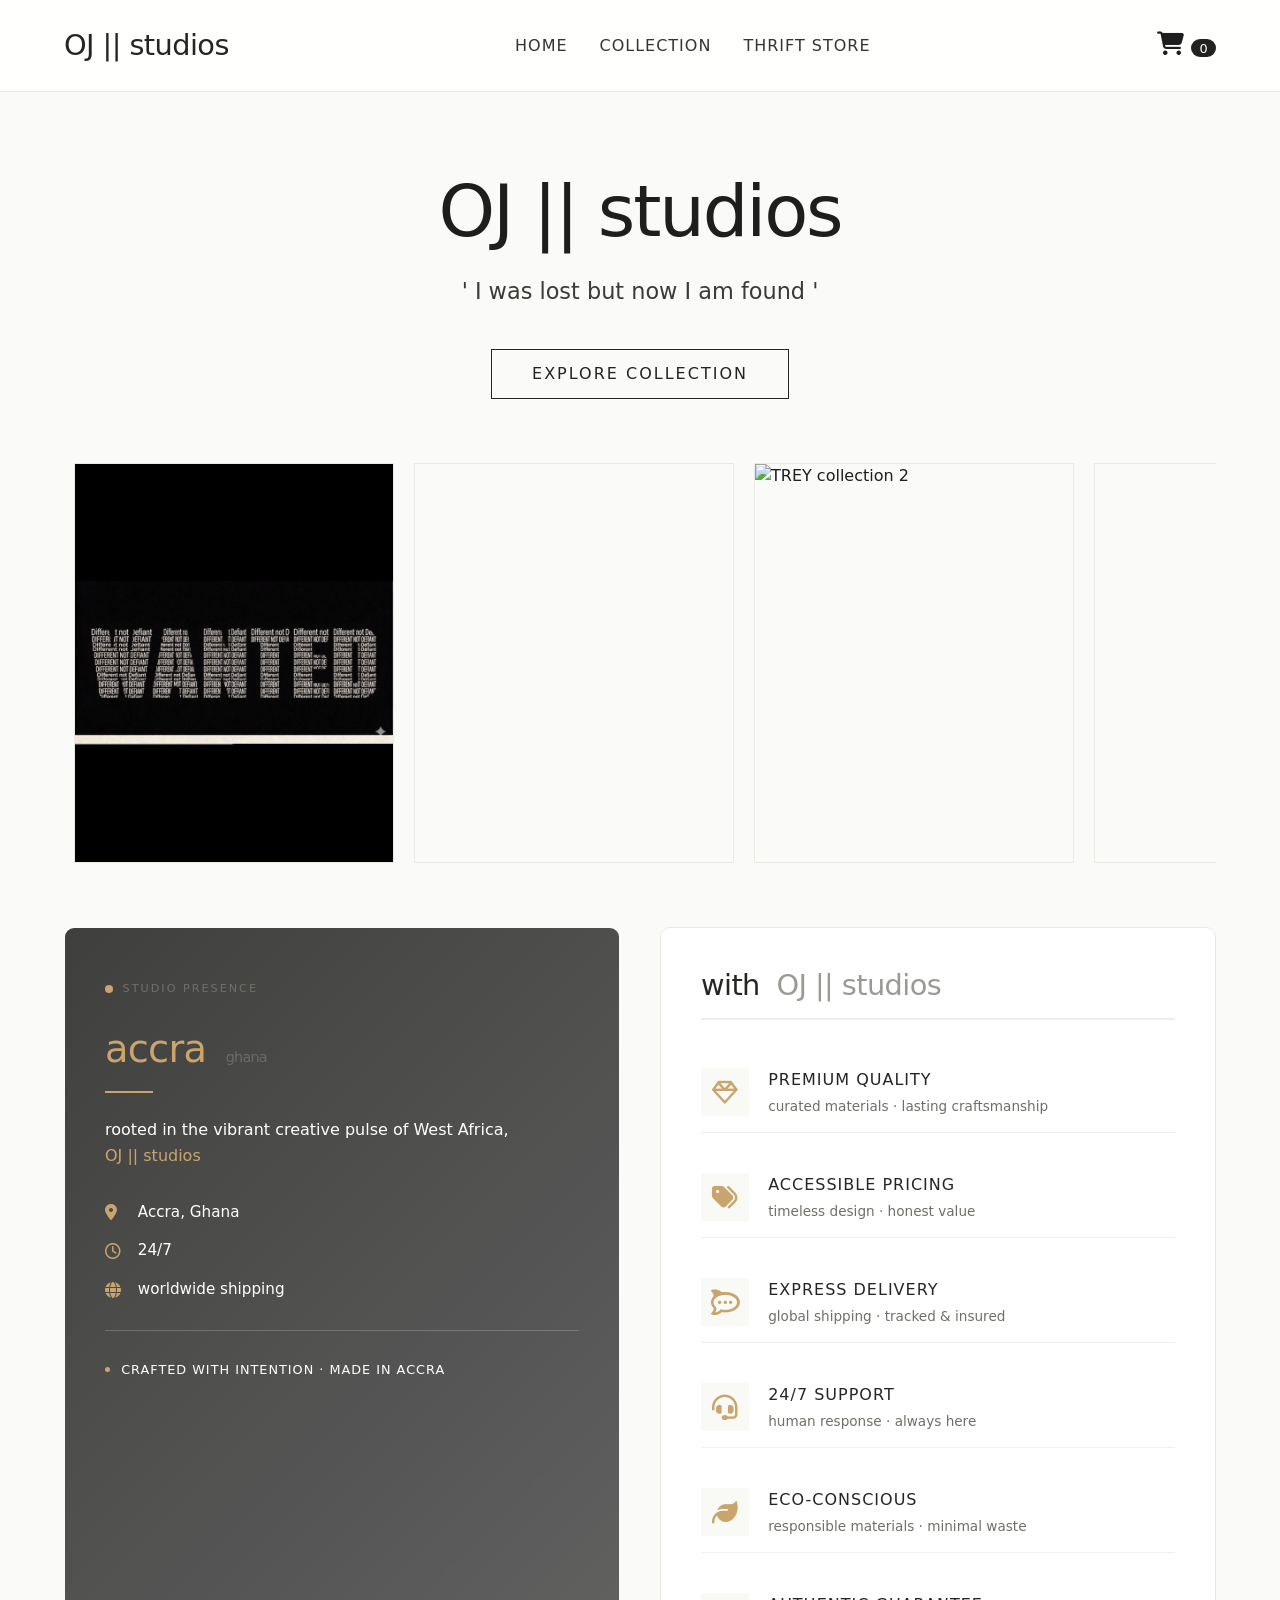
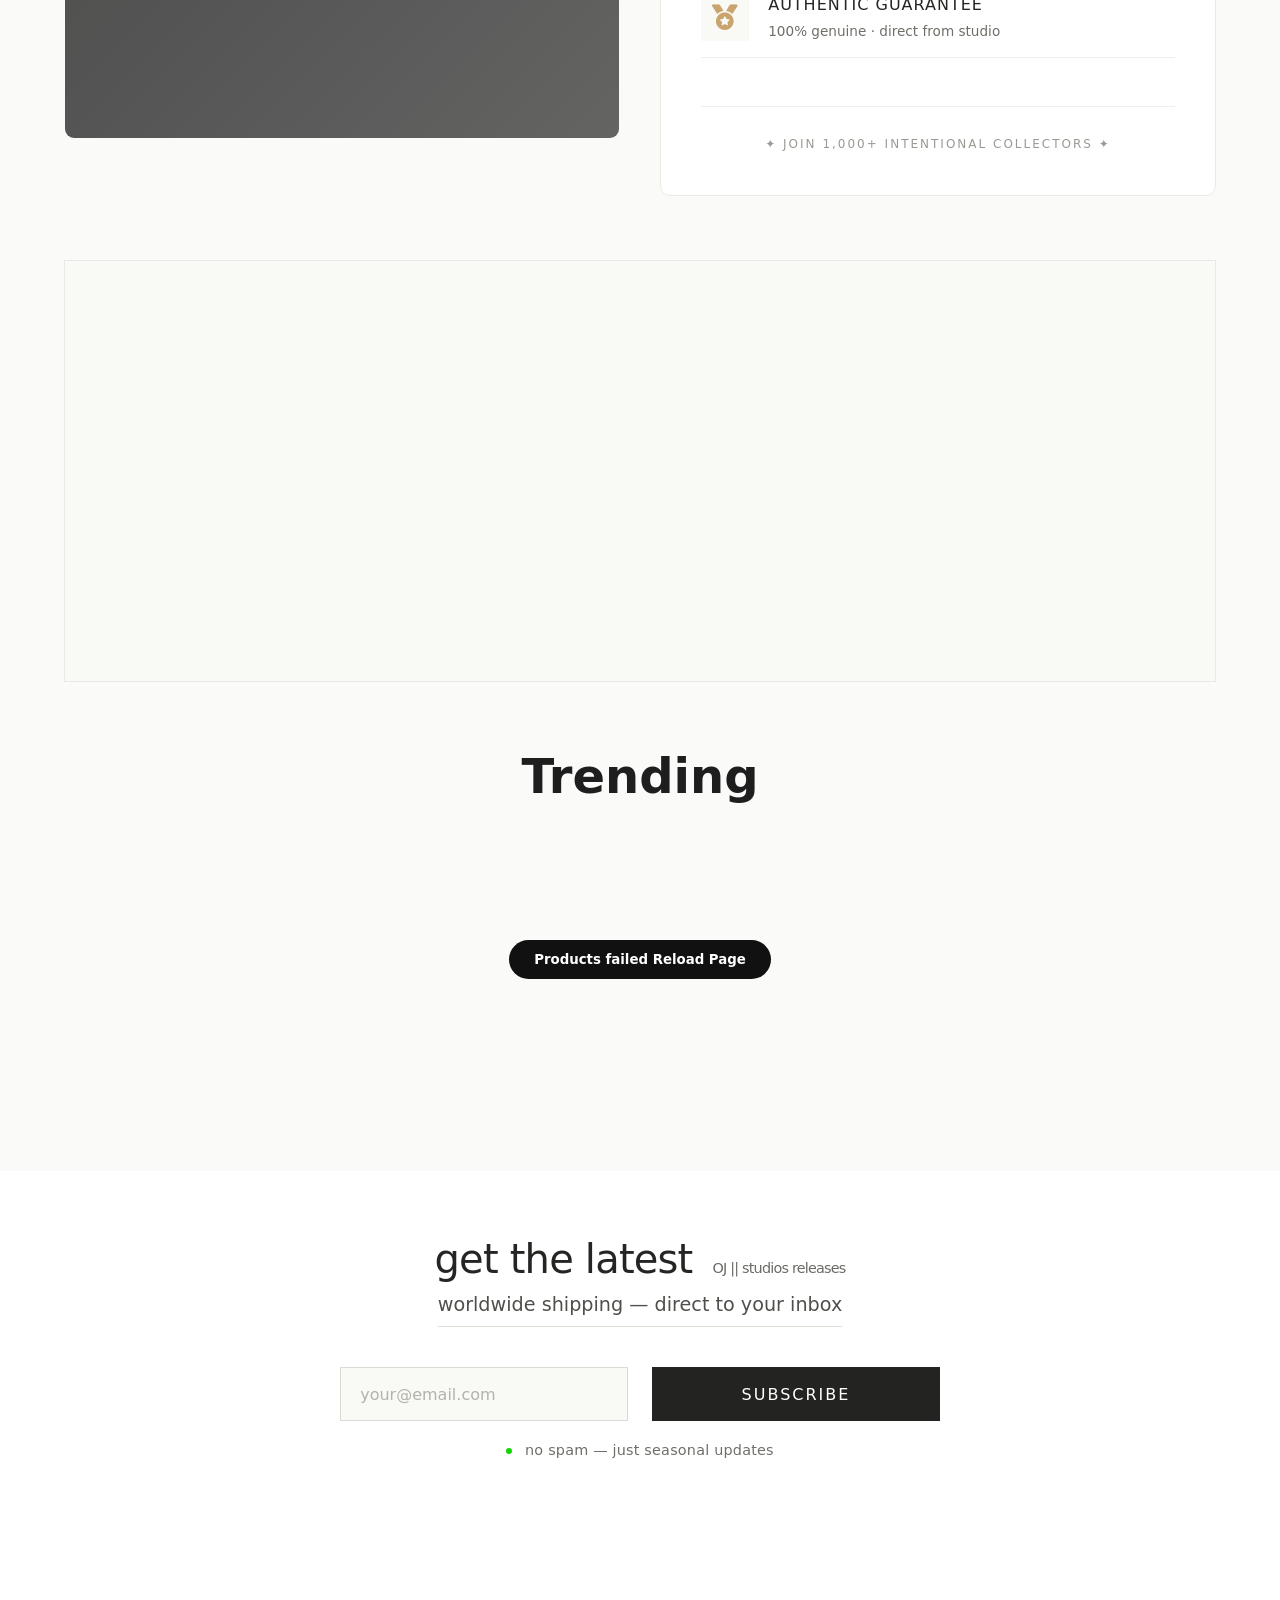
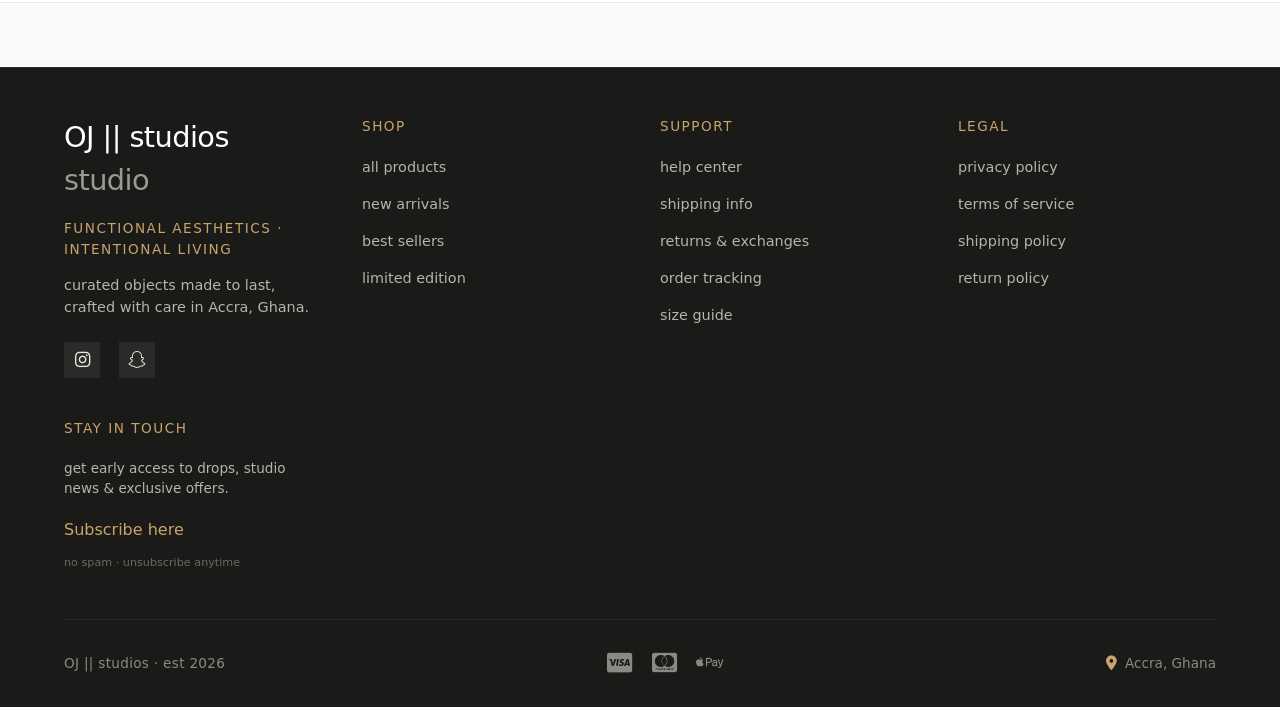
==== index.html @ 734a7029 "ww" ====
<!DOCTYPE html>
<html lang="en">
  <head>
    <meta charset="UTF-8" />
    <meta
      name="viewport"
      content="width=device-width, initial-scale=1.0, maximum-scale=5.0"
    />
        <!-- EmailJS -->
        <script
        type="text/javascript"
        src="https://cdn.jsdelivr.net/npm/@emailjs/browser@4/dist/email.min.js"
      ></script>
      <!--paystack-->
      <script src="https://js.paystack.co/v1/inline.js"></script>
      <meta name="keywords" content="blacksheep clothing, streetwear UK, oversized t shirts, graphic tees UK, underground fashion brand, minimalist streetwear, London streetwear, buy streetwear online UK, edgy clothing brand, dark aesthetic fashion">
      <meta property="og:image" content="https://res.cloudinary.com/dazhskqcc/image/upload/v1774111948/ojlogo_mfmfqv.png">
      <meta property="og:site_name" content="OJ || studios a clothing brand originated in Ghana">
      <meta property="twitter:card" content="https://res.cloudinary.com/dazhskqcc/image/upload/v1774111948/ojlogo_mfmfqv.png">
      <meta property="twitter:title" content="OJ || studios a clothing brand originated in Ghana">
    <title>OJ || studios</title>
    <script src="https://unpkg.com/aos@2.3.1/dist/aos.js"></script>
    <link href="https://unpkg.com/aos@2.3.1/dist/aos.css" rel="stylesheet">
    <link
      rel="stylesheet"
      href="https://cdnjs.cloudflare.com/ajax/libs/font-awesome/6.5.1/css/all.min.css"
    />
    <link rel="stylesheet" href="style.css" />
  </head>
  <!-- Google tag (gtag.js) -->
<script async src="https://www.googletagmanager.com/gtag/js?id=G-J71VL6E0CM"></script>
<script>
  window.dataLayer = window.dataLayer || [];
  function gtag(){dataLayer.push(arguments);}
  gtag('js', new Date());

  gtag('config', 'G-J71VL6E0CM');
</script>
  <body>
    <!-- navigation -->
    <nav class="navbar">
      <div data-aos="fade-right" class="logo">OJ || studios </div>
      <div class="nav-links" data-aos="fade-down">
        <a href="#" data-page="home">Home</a>
        <a href="#" data-page="products">Collection</a>
        <a href="#" data-page="thrift" >Thrift Store</a>
        
      </div>
      <div data-aos="fade-left" class="cart-icon" data-page="cart">
        <i class="fa-solid fa-cart-shopping"></i></i>
        <span id="cart-count">0</span>
      </div>

      <div data-aos="fade-left" id="account" class="cart-icon" >
        <a style="text-decoration: none;color: black;" href="acc.html"><i class="fa-solid fa-user"></i></a>
       
      </div>
    </nav>

    <!-- PAGES -->
    <section id="home" class="page active-page">
      <div class="hero" data-aos="zoom-in-up">
        <h1>OJ || studios</h1>
        <p>' I was lost but now I am found '</p>
        <button class="btn" data-page="products">explore collection</button>
      </div>


      <!-- Infinite Scroll Section - Homepage -->
<section class="infinite-scroll-section">
    <div class="scroll-container">
        <div class="scroll-track">
            <!-- First set of items -->
            <div class="scroll-item">
                <img src="wanted.jpeg" alt="TREY collection 1">
                <div class="scroll-overlay">
                    <span>new arrival</span>
                </div>
            </div>
            <div class="scroll-item">
                <video autoplay muted loop playsinline>
                    <source src="https://res.cloudinary.com/dazhskqcc/video/upload/v1775500641/tryebgvid_x5ogsy.mp4" type="video/mp4">
                </video>
                <div class="scroll-overlay">
                    <span>studio edit</span>
                </div>
            </div>
            <div class="scroll-item">
                <img src="https://res.cloudinary.com/dazhskqcc/image/upload/v1774106209/oj9_ygddjd.jpg" alt="TREY collection 2">
                <div class="scroll-overlay">
                    <span>limited drop</span>
                </div>
            </div>
            <div class="scroll-item">
                <video autoplay muted loop playsinline>
                    <source src="model.mp4" type="video/mp4">
                </video>
                <div class="scroll-overlay">
                    <span>signature piece</span>
                </div>
            </div>
            <div class="scroll-item">
                <video autoplay muted loop playsinline>
                    <source src="drop anti.mp4" type="video/mp4">
                </video>
                <div class="scroll-overlay">
                    <span>behind the scenes</span>
                </div>
            </div>
            
            <!-- Duplicate set for seamless loop -->
            <div class="scroll-item">
                <img src="wanted.jpeg" alt="TREY collection 1">
                <div class="scroll-overlay">
                    <span>new arrival</span>
                </div>
            </div>
            <div class="scroll-item">
                <video autoplay muted loop playsinline>
                    <source src="https://res.cloudinary.com/dazhskqcc/video/upload/v1775500641/tryebgvid_x5ogsy.mp4" type="video/mp4">
                </video>
                <div class="scroll-overlay">
                    <span>studio edit</span>
                </div>
            </div>
            <div class="scroll-item">
                <img src="https://res.cloudinary.com/dazhskqcc/image/upload/v1774106209/oj9_ygddjd.jpg" alt="TREY collection 2">
                <div class="scroll-overlay">
                    <span>limited drop</span>
                </div>
            </div>
            <div class="scroll-item">
                <video autoplay muted loop playsinline>
                    <source src="model.mp4" type="video/mp4">
                </video>
                <div class="scroll-overlay">
                    <span>signature piece</span>
                </div>
            </div>
            <div class="scroll-item">
                <video autoplay muted loop playsinline>
                    <source src="drop anti.mp4" type="video/mp4">
                </video>
                <div class="scroll-overlay">
                    <span>behind the scenes</span>
                </div>
            </div>
        </div>
    </div>
</section>


      <!--TREY location + features combined section -->
<div id="locfeat" class="trey-location-features">
    
  <!-- Left side: Location card  -->
  <div class="trey-location-card" data-aos="fade-up">
      <div class="location-badge">
          <span class="badge-dot"></span>
          <span class="badge-text">studio presence</span>
      </div>
      
      <h3 class="location-title">
          <span class="title-accent">accra</span>
          <span class="title-light">ghana</span>
      </h3>
      
      <div class="location-divider"></div>
      
      <p class="location-description">
          rooted in the vibrant creative pulse of West Africa,<br>
          <b>OJ || studios</b>
      </p>
      
      <div class="location-details">
          <div class="detail-row">
              <i class="fa-solid fa-location-dot"></i>
              <span>Accra, Ghana</span>
          </div>
          <div class="detail-row">
              <i class="fa-regular fa-clock"></i>
              <span>24/7</span>
          </div>
          <div class="detail-row">
              <i class="fa-solid fa-globe"></i>
              <span>worldwide shipping</span>
          </div>
      </div>

      <div class="location-footer">
          <div class="studio-ethos">
              <span class="ethos-dot"></span>
              <span>crafted with intention · made in accra</span>
          </div>
      </div>
  </div>

  <!--  Brand features grid -->
  <div class="trey-features-grid" data-aos="fade-down">
      <h3 class="features-heading">
          <span class="heading-accent">with </span>
          <span class="heading-light">OJ || studios</span>
      </h3>
      
      <div class="features-container">
          <!-- Quality feature -->
          <div class="feature-item">
              <div class="feature-icon">
                  <i class="fa-regular fa-gem"></i>
              </div>
              <div class="feature-content">
                  <h4 class="feature-title">premium quality</h4>
                  <p class="feature-desc">curated materials · lasting craftsmanship</p>
              </div>
          </div>
          
          <!-- Affordable feature -->
          <div class="feature-item">
              <div class="feature-icon">
                <i class="fa-solid fa-tags"></i>
              </div>
              <div class="feature-content">
                  <h4 class="feature-title">accessible pricing</h4>
                  <p class="feature-desc">timeless design · honest value</p>
              </div>
          </div>
          
          <!-- Fast shipping feature -->
          <div class="feature-item">
              <div class="feature-icon">
                <i class="fa-brands fa-rocketchat"></i>
              </div>
              <div class="feature-content">
                  <h4 class="feature-title">express delivery</h4>
                  <p class="feature-desc">global shipping · tracked & insured</p>
              </div>
          </div>
          
          <!-- 24/7 Support feature -->
          <div class="feature-item">
              <div class="feature-icon">
                <i class="fa-solid fa-headset"></i>
              </div>
              <div class="feature-content">
                  <h4 class="feature-title">24/7 support</h4>
                  <p class="feature-desc">human response · always here</p>
              </div>
          </div>
          
          <!-- Sustainable feature -->
          <div class="feature-item">
              <div class="feature-icon">
                <i class="fa-solid fa-leaf"></i>
              </div>
              <div class="feature-content">
                  <h4 class="feature-title">eco-conscious</h4>
                  <p class="feature-desc">responsible materials · minimal waste</p>
              </div>
          </div>
          
          <!-- Authentic feature -->
          <div class="feature-item">
              <div class="feature-icon">
                <i class="fa-solid fa-medal"></i>
              </div>
              <div class="feature-content">
                  <h4 class="feature-title">authentic guarantee</h4>
                  <p class="feature-desc">100% genuine · direct from studio</p>
              </div>
          </div>
      </div>
      
      <div class="features-footer">
          <span class="footer-badge">✦ join 1,000+ intentional collectors ✦</span>
      </div>
  </div>
</div>



  <!--Map-->
  <div class="map-container" data-aos="fade-up">
    <iframe 
        class="trey-map-iframe"
        src="https://www.google.com/maps/embed?pb=!1m18!1m12!1m3!1d127066.72272953182!2d-0.2621327771020004!3d5.591373810816487!2m3!1f0!2f0!3f0!3m2!1i1024!2i768!4f13.1!3m3!1m2!1s0xfdf9084b2b7a773%3A0xbed14ed8650e2dd3!2sAccra%2C%20Ghana!5e0!3m2!1sen!2suk!4v1774107995158!5m2!1sen!2suk" 
        allowfullscreen="" 
        loading="lazy" 
        referrerpolicy="no-referrer-when-downgrade">
    </iframe>
</div>  
<div class="featured-wrapper">

    <div class="featured-heading">
        <h2>Trending</h2>
        <div class="heading-divider"></div>
    </div>
    <div class="featured-grid" id="home-featured">
        <!-- dynamic featured from JS -->
    </div>
    
    
</div>
    </section>


        <!-- === TREY coming soon - third-party thrift brand === -->
<div class=" page trey-coming-soon" id="thrift">
  <div class="soon-content">
      <div class="soon-badge">
          <span class="badge-icon">⚬</span>
          <span class="badge-text">partner drop</span>
      </div>
      
      <div class="soon-main">
          <div class="soon-icon">
              <i class="fa-regular fa-hand-peace"></i>
          </div>
          <h3 class="soon-title">
              <span class="title-main">thrift collective</span>
              <span class="title-light">in collaboration</span>
          </h3>
          
          <div class="soon-divider"></div>
          
          <p class="soon-description">
              a curated selection of vintage and pre-loved pieces<br>
              
          </p>
          
          <div class="soon-countdown">
              <div class="countdown-badge">
                  <span class="countdown-dot"></span>
                  <span class="countdown-text">coming soon </span>
              </div>
          </div>
      </div>
      
      <div class="soon-footer">
          <div class="footer-note">
              <i class="fa-regular fa-clock"></i>
              <span>sign up for early access</span>
          </div>
          <div class="footer-dot"></div>
      </div>
  </div>
</div>


    <!--PRODUCTS SECTION-->

    <section id="products" class="page">
      <h2 class="section-title">OJ || studios Merch</h2>
      <div class="products-grid" id="products-grid"></div>
    </section>
    
<!--PRODUCTS-DETAIL SECTION-->
    <section id="product-detail" class="page">
      <div class="back-link" id="back-to-products">
        <i class="fa-solid fa-arrow-left"></i></i> back to products
      </div>
      <div id="detail-container" class="detail-wrapper"></div>
    </section>

    <!--Cart-->

    <section id="cart" class="page">
      <h2 id="cartname" class="section-title">your cart</h2>
      <div class="tracking-info-note" style="background: #eeee93be; padding: 1rem; margin: 1rem 0; border-left: 3px solid #c9a46c;">
        <i class="fa-solid fa-circle"></i>
        <span style="margin-left: 0.5rem;">📧After payment, Paystack emails your receipt with an order reference — use it to track your order in your account.
        </span>
    </div>
      <div class="cart-container" id="cart-container"></div>
    </section>

    
    <!--DElivery options -->


    <!-- Delivery Address Modal -->
<div id="delivery-modal" class="delivery-modal" style="display: none;">
    <div class="delivery-modal-content">
        <div class="delivery-modal-header">
            <h3>delivery information</h3>
            <button class="close-modal" onclick="closeDeliveryModal()">×</button>
        </div>
        
        <form id="delivery-form">
            <div class="form-group">
                <label for="full-name">full name <span class="required">*</span></label>
                <input type="text" id="delivery-fullname" name="fullname" placeholder="James Wright" required>
            </div>
            
            <div class="form-row-group">
                <div class="form-group">
                    <label for="street-address">street address <span class="required">*</span></label>
                    <input type="text" id="street-address" name="street_address" placeholder="123 Oxford Street" required>
                </div>
                <div class="form-group">
                    <label for="apartment">apartment / suite (optional)</label>
                    <input type="text" id="apartment" name="apartment" placeholder="Apt 4B">
                </div>
            </div>
            
            <div class="form-row-group">
                <div class="form-group">
                    <label for="city">city <span class="required">*</span></label>
                    <input type="text" id="city" name="city" placeholder="Accra" required>
                </div>
                <div class="form-group">
                    <label for="region">region / state <br>  <span style="color: #c9a46c;">for deliveries in Ghana only</span> 
                        
                    <select id="region" name="region" >
                        <option value="">select region</option>
                        <option value="Greater Accra">Greater Accra</option>
                        <option value="Ashanti">Ashanti</option>
                        <option value="Western">Western</option>
                        <option value="Eastern">Eastern</option>
                        <option value="Central">Central</option>
                        <option value="Volta">Volta</option>
                        <option value="Northern">Northern</option>
                        <option value="Upper East">Upper East</option>
                        <option value="Upper West">Upper West</option>
                        <option value="Bono">Bono</option>
                        <option value="Ahafo">Ahafo</option>
                        <option value="Savannah">Savannah</option>
                        <option value="North East">North East</option>
                        <option value="Oti">Oti</option>
                        <option value="Western North">Western North</option>
                    </select>
                </div>
            </div>
            
            <div class="form-row-group">
                <div class="form-group">
                     
                    <label for="postal-code">postal code <span class="required">*</span></label>
                    <input type="text" id="postal-code" name="postal_code" placeholder="GA-123-4567">
                </div>

            
                    <div class="form-group">   
                        <label for="phone">phone  <span class="required">*</span></label>
                        <input type="number" id="phone" name="phone" placeholder="000 0000 000">
                    </div>

                    <div class="form-row-group">

                        <div class="form-group">   
                          <label for="paymentmail">Mail  <span class="required">*</span></label>
                                   <input type="email" id="paymentmail" name="paymentmail" placeholder="exapmple@gmail.com">
                               </div>
                    </div>
                    
                    <div class="form-row-group">
                 
                <div class="form-group">
                    <label for="country">country <span class="required">*</span></label>
                    <select id="country" name="country" required>
                        <option value="Ghana">Ghana</option>
                        <option value="Nigeria">Nigeria</option>
                        <option value="Kenya">Kenya</option>
                        <option value="South Africa">South Africa</option>
                        <option value="United Kingdom">United Kingdom</option>
                        <option value="United States">United States</option>
                        <option value="Canada">Canada</option>
                        <option value="Other">Other</option>
                    </select>
                </div>
                    </div>
            </div>
            
            <div class="form-group">
                <label for="delivery-instructions">delivery instructions (optional)</label>
                <textarea id="delivery-instructions" rows="2" placeholder="e.g., gate code, landmark, best time to deliver..."></textarea>
            </div>
            
            <div class="delivery-modal-footer">
                <button type="button" class="btn-secondary" onclick="closeDeliveryModal()">cancel</button>
                <button type="submit" class="btn-primary">continue to payment</button>
            </div>
        </form>
    </div>
</div>




   <!-- <section id="gallery" class="page">
      <h2 class="section-title">OJ || studios Lens</h2>
      <div class="gallery-grid" id="gallery-grid">
         placeholder images, will keep as is (can also be replaced) 
        <img src="https://static.nike.com/a/images/t_web_pw_592_v2/f_auto/50728167-e683-4f00-98c0-5718c32469b9/M+NK+DF+NAC+FLEECE+PO+HOODIE.png" alt="gallery 1" />
        <img src="https://static.nike.com/a/images/t_web_pw_592_v2/f_auto/ece9d068-79b5-48bb-bb60-19821225fffc/M+NK+DF+NAC+FLC+SLVLS+HOODIE.png" alt="gallery 2" />
        <img src="https://static.nike.com/a/images/t_web_pw_592_v2/f_auto/3d9032fa-7103-419e-ab7b-444e965c96fd/M+NK+DF+NAC+FLEECE+PO+HOODIE.png" alt="gallery 3" />
        <img src="https://static.nike.com/a/images/t_web_pw_592_v2/f_auto/85d955dc-8bb5-4817-9fec-12699ef49b1a/M+NP+DF+NPT+MIDLAYER+HOODIE.png" alt="gallery 4" />
        <img src="https://static.nike.com/a/images/t_web_pw_592_v2/f_auto/70c5dbb1-4439-401c-82fa-d56def4d0270/M+NK+DF+TEE+RLGD+RESET.png" alt="gallery 5" />
        <img src="https://static.nike.com/a/images/t_web_pw_592_v2/f_auto/88e9b551-7145-4e1d-96ea-df2ef74b7a00/M+NK+DF+TEE+RLGD+LS+RESET.png" alt="gallery 6" />
        <img src="https://static.nike.com/a/images/t_web_pw_592_v2/f_auto/4ba2c043-9d40-4209-8eb7-23afd024540f/M+NK+DF+TEE+RLGD+SL+RESET.png" alt="gallery 7" />
        <img src="https://static.nike.com/a/images/t_web_pw_592_v2/f_auto/815ebfa2-a1a2-4074-a1d1-476ce4c83258/M+NK+DF+UV+HYVERSE+SS+GFX.png" alt="gallery 8" />
      </div>
    </section>

-->

  

  <!--Contact-->

  <!-- TREY contact form -->
  <section id="contact" class="page">
<div class=" trey-contact-section">
  <div class="contact-container">
      <div class="contact-header">
          <span class="contact-badge">get in touch</span>
          <h2 class="contact-title">reach <span class="title-accent">OJ || studios</span></h2>
          <div class="contact-divider"></div>
          <p class="contact-subtitle">inquiries, collaborations, or just to say hello — we'd love to hear from you.</p>
      </div>
      
      <div class="contact-wrapper">
          <!-- Contact form -->
          <form class="trey-contact-form" id="treyContactForm" onsubmit="event.preventDefault(); ">
              <div class="form-row">
                  <div class="form-group">
                      <label for="fullname">full name <span class="required">*</span></label>
                      <input type="text" id="fullname" name="fullname" placeholder="James Wright" required>
                      <span class="focus-border"></span>
                  </div>
                  <div class="form-group">
                      <label for="contact-email">email address <span class="required">*</span></label>
                      <input type="email" id="contact-email" name="email" placeholder="hello@trey.studio" required>
                      <span class="focus-border"></span>
                  </div>
              </div>
              
              <div class="form-row">
                  <div class="form-group">
                      <label for="phone">phone number</label>
                      <input type="tel" id="phone" name="phone" placeholder="+233 XX XXX XXXX">
                      <span class="focus-border"></span>
                  </div>
                  <div class="form-group">
                      <label for="subject">subject <span class="required">*</span></label>
                      <select id="subject" name="subject" required>
                          <option value="" disabled selected>select inquiry type</option>
                          <option value="general">general inquiry</option>
                          <option value="order">order support</option>
                          <option value="returns">returns & exchanges</option>
                          <option value="wholesale">wholesale / bulk</option>
                          <option value="collab">collaboration</option>
                          <option value="press">press & media</option>
                      </select>
                      <span class="focus-border"></span>
                  </div>
              </div>
              
              <div class="form-group full-width">
                  <label for="message">your message <span class="required">*</span></label>
                  <textarea id="message" name="message" rows="5" placeholder="tell us about your inquiry, project, or feedback..." required></textarea>
                  <span class="focus-border"></span>
              </div>
              
              <div class="form-group full-width checkbox-group">
                  <label class="checkbox-label">
                      <input type="checkbox" name="newsletter" checked>
                      <span class="checkmark"></span>
                      <span class="checkbox-text">subscribe to studio updates & early access</span>
                  </label>
              </div>
              
              <button type="submit" class="contact-submit">
                  <span>send message</span>
                  <i class="fa-solid fa-arrow-right-long"></i>
              </button>
              
              <p class="form-note">* required fields · we respond within 24-48 hours</p>
          </form>
          
          <!-- Contact info sidebar -->
          <div class="contact-info-sidebar">
              <div class="info-card">
                  <div class="info-icon">
                      <i class="fa-regular fa-envelope"></i>
                  </div>
                  <h4>email us</h4>
                  <a href="supportblacksheep@gmail.com">supportblacksheep@gmail.com</a>
              </div>
              
              <div class="info-card">
                  <div class="info-icon">
                      <i class="fa-regular fa-phone"></i>
                  </div>
                  <h4>call us</h4>
                  <a href="tel:+233555123456">+233 507453551</a>
                 
              </div>
              
              <div class="info-card">
                  <div class="info-icon">
                      <i class="fa-regular fa-location-dot"></i>
                  </div>
                  <h4>visit studio</h4>
                  <p><br>Accra · Ghana</p>
                
              </div>
              
             
              </div>
              
              <div class="info-card response-badge">
                  <div class="badge-content">
                      <i class="fa-regular fa-clock"></i>
                      <span>typically replies within<br><strong>2-4 hours</strong></span>
                  </div>
              </div>
          </div>
      </div>
  </div>
</div>

</section>


<!--=== SHIPPING =====-->

<!-- === TREY shipping information section === -->
<section id="shipping" class=" page trey-shipping-section">
  <div class="shipping-container">
      <div class="shipping-header">
          <span class="shipping-badge">delivery info</span>
          <h2 class="shipping-title">shipping <span class="title-accent">& delivery</span></h2>
          <div class="shipping-divider"></div>
          <p class="shipping-subtitle">worldwide shipping from our Accra studio — crafted with care, delivered with intention.</p>
      </div>
      
      <div class="shipping-grid">
          <!-- Shipping methods card -->
          <div class="shipping-card">
              <div class="card-icon">
                <i class="fa-solid fa-truck"></i>
              </div>
              <h3 class="card-title">shipping methods</h3>
              
<div class="dhl-note">
  <img src="https://upload.wikimedia.org/wikipedia/commons/a/ac/DHL_Logo.svg" alt="DHL" style="height: 24px;">
  <div class="dhl-details">
      <strong>DHL Express — 1-3 business days</strong>
      <span>fully tracked door-to-door delivery to all European destinations</span>
  </div>
</div>
              <div class="shipping-methods">
                  <div class="method-item">
                      <div class="method-name">
                          <span class="method-badge">Accra , GH</span>
                          <span class="method-time">
                            Delivery within 1-3 days
                            </span>
                      </div>
                      <div class="method-price">GH₵25.00</div>
                  </div>
                  <div class="method-item">
                      <div class="method-name">
                          <span class="method-badge">Other Regions (Ghana)</span>
                          <span class="method-time">
                            Delivery within 3-5 days
                            </span>
                      </div>
                      <div class="method-price">GH₵50.00</div>
                  </div>
                  <div class="method-item">
                      <div class="method-name">
                          <span class="method-badge">Africa</span>
                          <span class="method-time">
                            Delivery within 5-10 days
                            </span>
                      </div>
                      <div class="method-price">GH₵220</div>
                  </div>

                  <div class="method-item">
                    <div class="method-name">
                        <span class="method-badge">International</span>
                        <span class="method-time">
                          Delivery within 10-14 days

                          </span>
                    </div>
                    <div class="method-price">GH₵330</div>
                </div>
              </div>
              <div class="free-shipping">
                <i class="fa-solid fa-gift"></i>
                  <span>free standard shipping on orders over $150</span>
              </div>
          </div>
          
      
          
          <!-- Order processing card -->
          <div class="shipping-card">
              <div class="card-icon">
                  <i class="fa-regular fa-clock"></i>
              </div>
              <h3 class="card-title">order processing</h3>
              <div class="processing-info">
                  <div class="info-item">
                      <i class="fa-regular fa-check-circle"></i>
                      <span>orders placed before 1pm GMT ship same day</span>
                  </div>
                  <div class="info-item">
                      <i class="fa-regular fa-check-circle"></i>
                      <span>24-48 hour handling time for made-to-order items</span>
                  </div>
                  <div class="info-item">
                      <i class="fa-regular fa-check-circle"></i>
                      <span>tracking number provided via email</span>
                  </div>
                  <div class="info-item">
                      <i class="fa-regular fa-check-circle"></i>
                      <span>signature required for orders over $300</span>
                  </div>
              </div>
          </div>
          
          <!-- Additional info card -->
          <div class="shipping-card">
              <div class="card-icon">
                  <i class="fa-regular fa-envelope"></i>
              </div>
              <h3 class="card-title">shipping notes</h3>
              <ul class="shipping-notes">
                  <li> <i class="fa-regular fa-check-circle"></i> we ship to all countries worldwide</li>
                  <li> <i class="fa-regular fa-check-circle"></i> customs duties calculated at checkout</li>
                  <li> <i class="fa-regular fa-check-circle"></i> eco-friendly packaging — 100% recyclable</li>
                  <li> <i class="fa-regular fa-check-circle"></i> need help? <a href="#" data-page="contact">contact support</a> for tracking assistance</li>
              </ul>
              <div class="holiday-note">
                  <i class="fa-regular fa-calendar"></i>
                  <span>holiday shipping: order by dec 15 for guaranteed delivery</span>
              </div>
          </div>
      </div>
      
      <!-- Shipping policy footer -->
      <div class="shipping-footer">
          <div class="policy-badge">
            <i class="fa-solid fa-shield"></i>
              <span>fully insured shipping</span>
          </div>
          <div class="policy-badge">
            <i class="fa-solid fa-truck-fast"></i>
              <span>10-day returns</span>
          </div>
          <div class="policy-badge">
            <i class="fa-solid fa-headset"></i>
              <span>dedicated support</span>
          </div>
      </div>
      
      <div class="disclaimer">
          <p>* shipping times are estimates and may vary due to customs clearance or carrier delays. tracking available for all orders.</p>
      </div>
  </div>
</section>


<!-- === TREY returns & exchanges section === -->
<section id="returns" class="page trey-returns-section">
  <div class="returns-container">
      <div class="returns-header">
          <span class="returns-badge">easy returns</span>
          <h2 class="returns-title">returns & <span class="title-accent">exchanges</span></h2>
          <div class="returns-divider"></div>
          <p class="returns-subtitle">shop with confidence — we make returns simple, transparent, and hassle-free.</p>
      </div>
      
      <div class="returns-grid">
          <!-- Policy overview card -->
          <div class="returns-card policy-card">
              <div class="card-icon">
                <i class="fa-solid fa-arrow-rotate-left"></i>
              </div>
              <h3 class="card-title">10-day return policy</h3>
              <p class="card-description">not completely satisfied? we accept returns within 10 days of delivery for a full refund or exchange.</p>
              <div class="policy-highlight">
                  <i class="fa-regular fa-circle-check"></i>
                  <span>items must be unused, unworn, with original tags attached</span>
              </div>
              <div class="policy-highlight">
                  <i class="fa-regular fa-circle-check"></i>
                  <span>original packaging required for all returns</span>
              </div>
              <div class="policy-highlight">
                  <i class="fa-regular fa-circle-check"></i>
                  <span>proof of purchase (order number or email) required</span>
              </div>
          </div>
          
          <!-- Non-returnable items card -->
          <div class="returns-card">
              <div class="card-icon">
                <i class="fa-solid fa-ban"></i>
              </div>
              <h3 class="card-title">non-returnable items</h3>
              <ul class="exclusions-list">
                  <li><i class="fa-regular fa-tag"></i> final sale & clearance items</li>
                  <li><i class="fa-regular fa-clock"></i> items marked "final sale" at checkout</li>
                  <li><i class="fa-regular fa-gift"></i> gift cards & store credit</li>
                  <li><i class="fa-regular fa-hand-sparkles"></i> personalized or custom-made pieces</li>
                  <li><i class="fa-regular fa-soap"></i> intimate apparel & undergarments</li>
              </ul>
          </div>
          
          <!-- How to return card -->
          <div class="returns-card steps-card">
              <div class="card-icon">
                <i class="fa-solid fa-list-check"></i>
              </div>
              <h3 class="card-title">how to return</h3>
              <div class="steps-list">
                  <div class="step-item">
                      <span class="step-number">01</span>
                      <div class="step-content">
                          <h4>start your return</h4>
                          <p>email us at <a href="mailto:support.blacksheep@gmail.com">support.blacksheep@gmail.com</a> with your order number</p>
                      </div>
                  </div>
                  <div class="step-item">
                      <span class="step-number">02</span>
                      <div class="step-content">
                          <h4>pack your items</h4>
                          <p>securely pack items with original packaging and tags</p>
                      </div>
                  </div>
                  <div class="step-item">
                      <span class="step-number">03</span>
                      <div class="step-content">
                          <h4>ship to us</h4>
                          <p>send to our Accra studio — we'll provide shipping instructions</p>
                      </div>
                  </div>
                  <div class="step-item">
                      <span class="step-number">04</span>
                      <div class="step-content">
                          <h4>receive refund</h4>
                          <p>refund processed within 5-7 business days of receipt</p>
                      </div>
                  </div>
              </div>
          </div>
          
          <!-- Shipping costs & timing card -->
          <div class="returns-card">
              <div class="card-icon">
                <i class="fa-solid fa-truck-arrow-right"></i>
              </div>
              <h3 class="card-title">return shipping costs</h3>
              <div class="cost-details">
                  <div class="cost-item">
                      <span class="cost-label">defective or incorrect item</span>
                      <span class="cost-value">free return shipping</span>
                  </div>
                  <div class="cost-item">
                      <span class="cost-label">change of mind / size exchange</span>
                      <span class="cost-value">customer responsible</span>
                  </div>
                  <div class="cost-divider"></div>
                  <div class="timing-note">
                      <i class="fa-regular fa-clock"></i>
                      <span>refunds processed within 5-7 business days after return is received</span>
                  </div>
              </div>
          </div>
      </div>
      
      <!-- Exchange information -->
      <div class="exchange-section">
          <div class="exchange-header">
            <i class="fa-solid fa-gauge-simple"></i>
              <h3>exchanges made simple</h3>
          </div>
          <div class="exchange-content">
              <p>want a different size or color? start an exchange and we'll reserve your new item while we process your return.</p>
              <ul class="exchange-features">
                  <li><i class="fa-solid fa-bolt"></i></i> express exchange option — we ship your new item within 24 hours</li>
                  <li><i class="fa-solid fa-tags"></i> free size exchanges for domestic orders</li>
                  <li><i class="fa-solid fa-envelopes-bulk"></i> email <a href="mailto:support.blacksheep@gmail.com">support.blacksheep@gmail.com</a> for priority assistance</li>
              </ul>
          </div>
      </div>
      
      <!-- Returns footer with contact -->
      <div class="returns-footer">
          <div class="contact-support">
            <i class="fa-solid fa-ticket-simple"></i>
              <div class="support-details">
                  <strong>need help with your return?</strong>
                  <span>our support team is here for you</span>
                  <a href="mailto:support.blacksheep@gmail.com">support.blacksheep@gmail.com</a>
                  <span class="support-hours">mon-fri · 9am - 6pm GMT</span>
              </div>
          </div>
          <div class="faq-link">
              <i class="fa-regular fa-circle-question"></i>
              <a href="#">view return policy FAQ</a>
          </div>
      </div>
      
      <div class="disclaimer">
          <p>* original shipping fees are non-refundable unless the return is due to a defect or error on our part. customers are responsible for return shipping costs unless otherwise noted.</p>
      </div>
  </div>
</section>



<!-- === TREY order tracking section === -->
<section id="tracking" class=" page trey-tracking-section">

      
      <!-- FAQ section -->
      <div class="tracking-faq">
          <h3 class="faq-title">frequently asked questions</h3>
          <div class="faq-grid">
              <div class="faq-item">
                  <button class="faq-question">
                      <span>How do i track my order </span>
                      <i class="fa-solid fa-arrow-down-long"></i>
                  </button>
                  <div class="faq-answer">
                      <p>Tracking digits are emailed to your gmail account upon succesful purchase. Use it to track it in the <a href="acc.html">track order</a> section in your account</p>
                  </div>
              </div>

              <div class="faq-item">
                <button class="faq-question">
                    <span>how long until my tracking number activates?</span>
                    <i class="fa-solid fa-arrow-down-long"></i>
                </button>
                <div class="faq-answer">
                    <p>tracking numbers typically activate within 24-48 hours after your order ships. if it's been longer than 3 days, please contact our support team.</p>
                </div>
            </div>
              <div class="faq-item">
                  <button class="faq-question">
                      <span>what if my package shows "delivered" but i haven't received it?</span>
                      <i class="fa-solid fa-arrow-down-long"></i>
                  </button>
                  <div class="faq-answer">
                      <p>please check with neighbors or building management first. if still missing, contact us within 48 hours and we'll initiate an investigation with the carrier.</p>
                  </div>
              </div>
              <div class="faq-item">
                  <button class="faq-question">
                      <span>can i change my shipping address after ordering?</span>
                      <i class="fa-solid fa-arrow-down-long"></i>
                  </button>
                  <div class="faq-answer">
                      <p>address changes can be requested within 2 hours of placing your order. after that, the order may have already been processed for shipping.</p>
                  </div>
              </div>
              <div class="faq-item">
                  <button class="faq-question">
                      <span>do you offer international tracking?</span>
                      <i class="fa-solid fa-arrow-down-long"></i>
                  </button>
                  <div class="faq-answer">
                      <p>yes! all international orders include full tracking from dispatch to delivery, with updates at every stage of the journey.</p>
                  </div>
              </div>
          </div>
      </div>
  </div>
</section>




<!-- === TREY size guide section === -->
<section id="size" class="page trey-sizeguide-section">
  <div class="sizeguide-container">
      <div class="sizeguide-header">
          <span class="sizeguide-badge">find your fit</span>
          <h2 class="sizeguide-title">size <span class="title-accent">guide</span></h2>
          <div class="sizeguide-divider"></div>
          <p class="sizeguide-subtitle">choose the perfect size with our detailed measurement guide — crafted for comfort and precision.</p>
      </div>
      
      <!-- Category selector -->
      <div class="category-tabs">
          <button class="cat-btn active" data-category="apparel">apparel</button>
          <button class="cat-btn" data-category="footwear">footwear</button>
          <button class="cat-btn" data-category="accessories">accessories</button>
      </div>
      
      <!-- Apparel size chart -->
      <div class="size-chart" id="apparel-chart">
          <div class="chart-header">
              <h3>apparel measurements (cm)</h3>
              <p class="chart-note">all measurements are in centimeters — for best fit, measure a similar item you own</p>
          </div>
          <div class="table-responsive">
              <table class="size-table">
                  <thead>
                      <tr>
                          <th>size</th>
                          <th>chest</th>
                          <th>waist</th>
                          <th>hips</th>
                          <th>length (back)</th>
                      </tr>
                  </thead>
                  <tbody>
                      <tr><td>XS</td><td>86-89</td><td>69-72</td><td>86-89</td><td>66</td></tr>
                      <tr><td>S</td><td>90-93</td><td>73-76</td><td>90-93</td><td>68</td></tr>
                      <tr><td>M</td><td>94-97</td><td>77-80</td><td>94-97</td><td>70</td></tr>
                      <tr><td>L</td><td>98-101</td><td>81-84</td><td>98-101</td><td>72</td></tr>
                      <tr><td>XL</td><td>102-105</td><td>85-88</td><td>102-105</td><td>74</td></tr>
                      <tr><td>XXL</td><td>106-109</td><td>89-92</td><td>106-109</td><td>76</td></tr>
                  </tbody>
              </table>
          </div>
      </div>
      
      <!-- Footwear size chart -->
      <div class="size-chart" id="footwear-chart" style="display: none;">
          <div class="chart-header">
              <h3>footwear size conversion</h3>
              <p class="chart-note">EU to US/UK conversion — if you're between sizes, we recommend sizing up for comfort</p>
          </div>
          <div class="table-responsive">
              <table class="size-table">
                  <thead>
                      <tr>
                          <th>EU</th>
                          <th>US (men)</th>
                          <th>US (women)</th>
                          <th>UK</th>
                          <th>foot length (cm)</th>
                      </tr>
                  </thead>
                  <tbody>
                      <tr><td>36</td><td>4</td><td>5</td><td>3.5</td><td>22.5</td></tr>
                      <tr><td>37</td><td>4.5</td><td>6</td><td>4</td><td>23.0</td></tr>
                      <tr><td>38</td><td>5.5</td><td>7</td><td>5</td><td>23.8</td></tr>
                      <tr><td>39</td><td>6.5</td><td>8</td><td>6</td><td>24.5</td></tr>
                      <tr><td>40</td><td>7</td><td>8.5</td><td>6.5</td><td>25.0</td></tr>
                      <tr><td>41</td><td>8</td><td>9.5</td><td>7.5</td><td>25.8</td></tr>
                      <tr><td>42</td><td>8.5</td><td>10</td><td>8</td><td>26.3</td></tr>
                      <tr><td>43</td><td>9.5</td><td>11</td><td>9</td><td>27.0</td></tr>
                      <tr><td>44</td><td>10.5</td><td>12</td><td>10</td><td>27.8</td></tr>
                      <tr><td>45</td><td>11.5</td><td>13</td><td>11</td><td>28.5</td></tr>
                  </tbody>
              </table>
          </div>
      </div>
      
      <!-- Accessories size chart -->
      <div class="size-chart" id="accessories-chart" style="display: none;">
          <div class="chart-header">
              <h3>accessories sizing</h3>
              <p class="chart-note">hats, belts, and bags — find your perfect accessory fit</p>
          </div>
          <div class="accessories-grid">
              <div class="accessory-card">
                <i class="fa-solid fa-hat-cowboy"></i>
                  <h4>hats</h4>
                  <div class="hat-sizes">
                      <div class="size-row"><span>S/M</span><span>55-57 cm</span></div>
                      <div class="size-row"><span>M/L</span><span>57-59 cm</span></div>
                      <div class="size-row"><span>L/XL</span><span>59-61 cm</span></div>
                  </div>
              </div>
              <div class="accessory-card">
                <i class="fa-solid fa-ribbon"></i>
                  <h4>belts</h4>
                  <div class="belt-sizes">
                      <div class="size-row"><span>S</span><span>70-80 cm</span><span>28-32"</span></div>
                      <div class="size-row"><span>M</span><span>80-90 cm</span><span>32-36"</span></div>
                      <div class="size-row"><span>L</span><span>90-100 cm</span><span>36-40"</span></div>
                      <div class="size-row"><span>XL</span><span>100-110 cm</span><span>40-44"</span></div>
                  </div>
                  <p class="accessory-note">measure from the buckle tip to the middle hole</p>
              </div>
              <div class="accessory-card">
                <i class="fa-solid fa-bag-shopping"></i>
                  <h4>bags</h4>
                  <div class="bag-sizes">
                      <div class="size-row"><span>mini</span><span>18 x 12 x 6 cm</span></div>
                      <div class="size-row"><span>small</span><span>25 x 18 x 8 cm</span></div>
                      <div class="size-row"><span>medium</span><span>32 x 24 x 12 cm</span></div>
                      <div class="size-row"><span>large</span><span>40 x 30 x 15 cm</span></div>
                  </div>
              </div>
          </div>
      </div>
      
      <!-- How to measure guide -->
      <div class="measure-guide">
          <h3 class="guide-title">how to measure</h3>
          <div class="measure-grid">
              <div class="measure-item">
                  <div class="measure-icon"><i class="fa-solid fa-shirt"></i></div>
                  <h4>chest</h4>
                  <p>measure around the fullest part of your chest, keeping the tape horizontal</p>
              </div>
              <div class="measure-item">
                  <div class="measure-icon"><i class="fa-solid fa-person-circle-check"></i></div>
                  <h4>waist</h4>
                  <p>measure around your natural waistline, keeping the tape slightly loose</p>
              </div>
              <div class="measure-item">
                  <div class="measure-icon"><i class="fa-brands fa-google-wallet"></i></div>
                  <h4>hips</h4>
                  <p>measure around the fullest part of your hips, about 20cm below waist</p>
              </div>
              <div class="measure-item">
                  <div class="measure-icon"><i class="fa-solid fa-shoe-prints"></i></div>
                  <h4>foot length</h4>
                  <p>place foot flat, measure from heel to longest toe in centimeters</p>
              </div>
          </div>
      </div>
      
      <!-- Size tips card -->
      <div class="size-tips">
          <div class="tips-content">
            <i class="fa-solid fa-lightbulb"></i>
              <div class="tips-text">
                  <h4>size tips</h4>
                  <ul>
                      <li><strong>relaxed fit:</strong> size up for a looser silhouette</li>
                      <li><strong>slim fit:</strong> your regular size gives a tailored look</li>
                      <li><strong>between sizes?</strong> we recommend sizing up for comfort</li>
                      <li><strong>100% cotton items</strong> may shrink slightly — wash cold and air dry</li>
                  </ul>
              </div>
          </div>
          <div class="help-contact">
            <i class="fa-solid fa-headset"></i>
              <div>
                  <span>still unsure about your size?</span>
                  <a href="#" data-page="contact">contact our fit specialists</a>
              </div>
          </div>
      </div>
      
      <div class="disclaimer">
          <p>* measurements are approximate and may vary slightly by style. for the most accurate fit, please refer to individual product measurements.</p>
      </div>
  </div>
</section>

<!-- === TREY privacy policy section === -->
<section id="policy" class="page trey-privacy-section">
  <div class="privacy-container">
      <div class="privacy-header">
          <span class="privacy-badge">legal</span>
          <h2 class="privacy-title">privacy <span class="title-accent">policy</span></h2>
          <div class="privacy-divider"></div>
          <p class="privacy-subtitle">last updated: march 2026</p>
      </div>
      
      <div class="privacy-content">
          <div class="privacy-sidebar">
              <div class="sidebar-nav">
                  <a href="#introduction" class="nav-link active">introduction</a>
                  <a href="#information" class="nav-link">information we collect</a>
                  <a href="#usage" class="nav-link">how we use your data</a>
                  <a href="#sharing" class="nav-link">sharing & disclosure</a>
                  <a href="#cookies" class="nav-link">cookies & tracking</a>
                  <a href="#rights" class="nav-link">your rights</a>
                  <a href="#security" class="nav-link">data security</a>
                  <a href="#contact" class="nav-link">contact us</a>
              </div>
          </div>
          
          <div class="privacy-main">
              <!-- Introduction -->
              <div id="introduction" class="policy-section">
                  <h3>introduction</h3>
                  <p>At OJ || studios ("we," "us," or "our"), we are committed to protecting your privacy and safeguarding your personal information. This Privacy Policy explains how we collect, use, disclose, and protect your information when you visit our website, make a purchase, or interact with our services.</p>
                  <p>By using our website, you consent to the practices described in this policy. If you do not agree with any part of this policy, please do not use our services.</p>
              </div>
              
              <!-- Information we collect -->
              <div id="information" class="policy-section">
                  <h3>information we collect</h3>
                  <p>We collect several types of information to provide and improve our services:</p>
                  <div class="info-grid">
                      <div class="info-card">
                          <i class="fa-regular fa-user"></i>
                          <h4>personal information</h4>
                          <ul>
                              <li>full name & contact details</li>
                              <li>email address & phone number</li>
                              <li>billing & shipping address</li>
                              <li>date of birth (for age verification)</li>
                          </ul>
                      </div>
                      <div class="info-card">
                        <i class="fa-solid fa-bag-shopping"></i>
                          <h4>order information</h4>
                          <ul>
                              <li>purchase history</li>
                              <li>product preferences</li>
                              <li>size & fit data</li>
                              <li>returns & exchange records</li>
                          </ul>
                      </div>
                      <div class="info-card">
                        <i class="fa-solid fa-laptop"></i>
                          <h4>technical data</h4>
                          <ul>
                              <li>IP address & device information</li>
                              <li>browser type & version</li>
                              <li>pages visited & time spent</li>
                              <li>referring website</li>
                          </ul>
                      </div>
                      <div class="info-card">
                          <i class="fa-regular fa-comment"></i>
                          <h4>communication data</h4>
                          <ul>
                              <li>customer support inquiries</li>
                              <li>newsletter preferences</li>
                              <li>survey responses</li>
                              <li>feedback & reviews</li>
                          </ul>
                      </div>
                  </div>
              </div>
              
              <!-- How we use your data -->
              <div id="usage" class="policy-section">
                  <h3>how we use your information</h3>
                  <p>We use your personal information for the following purposes:</p>
                  <ul class="usage-list">
                      <li><i class="fa-regular fa-circle-check"></i> process and fulfill your orders, including shipping and returns</li>
                      <li><i class="fa-regular fa-circle-check"></i> communicate with you about orders, updates, and customer support</li>
                      <li><i class="fa-regular fa-circle-check"></i> personalize your shopping experience and recommend products</li>
                      <li><i class="fa-regular fa-circle-check"></i> send marketing communications (with your consent)</li>
                      <li><i class="fa-regular fa-circle-check"></i> improve our website, products, and services</li>
                      <li><i class="fa-regular fa-circle-check"></i> detect and prevent fraud or security incidents</li>
                      <li><i class="fa-regular fa-circle-check"></i> comply with legal obligations</li>
                  </ul>
              </div>
              
              <!-- Sharing & disclosure -->
              <div id="sharing" class="policy-section">
                  <h3>sharing & disclosure</h3>
                  <p>We do not sell your personal information. We may share your information with:</p>
                  <ul class="sharing-list">
                      <li><strong>service providers:</strong> shipping carriers, payment processors, IT services</li>
                      <li><strong>business partners:</strong> for collaborations and exclusive collections (with your consent)</li>
                      <li><strong>legal authorities:</strong> when required by law or to protect our rights</li>
                  </ul>
                  <div class="highlight-box">
                    <i class="fa-solid fa-shield"></i>
                      <p>All third-party service providers are contractually obligated to protect your data and use it only for specified purposes.</p>
                  </div>
              </div>
              
              <!-- Cookies & tracking -->
              <div id="cookies" class="policy-section">
                  <h3>cookies & tracking technologies</h3>
                  <p>We use cookies and similar technologies to enhance your browsing experience. Cookies help us:</p>
                  <ul class="cookies-list">
                      <li><i class="fa-regular fa-circle-check"></i> remember your cart and preferences</li>
                      <li><i class="fa-regular fa-circle-check"></i> analyze website traffic and performance</li>
                      <li><i class="fa-regular fa-circle-check"></i> personalize content and advertisements</li>
                      <li><i class="fa-regular fa-circle-check"></i> improve site functionality</li>
                  </ul>
                  <p class="cookie-note">You can manage cookie preferences through your browser settings. Disabling cookies may affect site functionality.</p>
              </div>
              
              <!-- Your rights -->
              <div id="rights" class="policy-section">
                  <h3>your privacy rights</h3>
                  <p>Depending on your location, you may have the following rights:</p>
                  <div class="rights-grid">
                      <div class="right-item">
                          <i class="fa-regular fa-eye"></i>
                          <span>right to access your data</span>
                      </div>
                      <div class="right-item">
                        <i class="fa-solid fa-pen"></i>
                          <span>right to rectification</span>
                      </div>
                      <div class="right-item">
                        <i class="fa-solid fa-trash-arrow-up"></i>
                          <span>right to erasure (right to be forgotten)</span>
                      </div>
                      <div class="right-item">
                        <i class="fa-solid fa-ban"></i>
                          <span>right to restrict processing</span>
                      </div>
                      <div class="right-item">
                        <i class="fa-solid fa-dice-six"></i>
                          <span>right to data portability</span>
                      </div>
                      <div class="right-item">
                        <i class="fa-solid fa-money-bill-transfer"></i>
                          <span>right to withdraw consent</span>
                      </div>
                  </div>
                  <p class="rights-note">To exercise any of these rights, please contact us at <a href="mailto:supportblacksheep@gmail.com">supportblacksheep@gmail.com</a>. We will respond within 30 days.</p>
              </div>
              
              <!-- Data security -->
              <div id="security" class="policy-section">
                  <h3>data security</h3>
                  <p>We implement industry-standard security measures to protect your information:</p>
                  <ul class="security-list">
                      <li><i class="fa-solid fa-lock"></i> SSL encryption for all data transmission</li>
                      <li><i class="fa-solid fa-server"></i> secure servers with access controls</li>
                      <li><i class="fa-solid fa-clock"></i> regular security audits and updates</li>
                      <li><i class="fa-solid fa-credit-card"></i> PCI-DSS compliance for payment processing</li>
                  </ul>
                  <div class="security-note">
                    <i class="fa-solid fa-arrows-spin"></i>
                      <p>While we strive to protect your data, no method of transmission over the internet is 100% secure. We encourage you to protect your account credentials.</p>
                  </div>
              </div>
              
              <!-- Children's privacy -->
              <div id="children" class="policy-section">
                  <h3>children's privacy</h3>
                  <p>Our website is not intended for children under 16. We do not knowingly collect personal information from minors. If you believe a child has provided us with personal information, please contact us immediately.</p>
              </div>
              
              <!-- International transfers -->
              <div id="international" class="policy-section">
                  <h3>international data transfers</h3>
                  <p>We operate from Ghana and may transfer your data to service providers in other countries. We ensure appropriate safeguards are in place to protect your information in accordance with applicable privacy laws.</p>
              </div>
              
              <!-- Updates to policy -->
              <div id="updates" class="policy-section">
                  <h3>updates to this policy</h3>
                  <p>We may update this Privacy Policy periodically to reflect changes in our practices or legal requirements. We will notify you of material changes by posting the updated policy on this page with a revised "last updated" date.</p>
              </div>
              
              <!-- Contact us -->
              <div id="contact" class="policy-section contact-section">
                  <h3>contact us</h3>
                  <p>If you have questions, concerns, or requests regarding this Privacy Policy, please contact us:</p>
                  <div class="contact-details">
                      <div class="contact-item">
                          <i class="fa-regular fa-envelope"></i>
                          <a href="supportblacksheep@gmail.commailto:">supportblacksheep@gmail.com</a>
                      </div>
                    
                      <div class="contact-item">
                          <i class="fa-regular fa-clock"></i>
                          <span>Response time: 2-4 business days</span>
                      </div>
                  </div>
              </div>
              
              <div class="policy-footer">
                  <p>© 2026 OJ || studios — All rights reserved.</p>
              </div>
          </div>
      </div>
  </div>
</section>


<!-- === TREY terms of service section === -->
<section id="terms" class="page trey-terms-section">
  <div class="terms-container">
      <div class="terms-header">
          <span class="terms-badge">legal agreement</span>
          <h2 class="terms-title">terms of <span class="title-accent">service</span></h2>
          <div class="terms-divider"></div>
          <p class="terms-subtitle">last updated: march 2026</p>
      </div>
      
      <div class="terms-content">
          <div class="terms-sidebar">
              <div class="sidebar-nav">
                  <a href="#acceptance" class="nav-link active">acceptance of terms</a>
                  <a href="#eligibility" class="nav-link">eligibility</a>
                  <a href="#orders" class="nav-link">orders & payments</a>
                  <a href="#pricing" class="nav-link">pricing & taxes</a>
                  <a href="#shipping" class="nav-link">shipping & delivery</a>
                  <a href="#returns" class="nav-link">returns & exchanges</a>
                  <a href="#intellectual" class="nav-link">intellectual property</a>
                  <a href="#user-content" class="nav-link">user content</a>
                  <a href="#limitations" class="nav-link">limitations of liability</a>
                  <a href="#governing" class="nav-link">governing law</a>
                  <a href="#changes" class="nav-link">changes to terms</a>
                  <a href="#contact" class="nav-link">contact us</a>
              </div>
          </div>
          
          <div class="terms-main">
              <!-- Acceptance of terms -->
              <div id="acceptance" class="policy-section">
                  <h3>acceptance of terms</h3>
                  <p>Welcome to OJ || studios ("TREY," "we," "us," or "our"). By accessing or using our website, making a purchase, or engaging with our services, you agree to be bound by these Terms of Service ("Terms"). If you do not agree to these Terms, please do not use our website or services.</p>
                  <p>These Terms constitute a legally binding agreement between you and OJ || studios. We reserve the right to update or modify these Terms at any time without prior notice. Your continued use of our website following any changes constitutes acceptance of those changes.</p>
              </div>
              
              <!-- Eligibility -->
              <div id="eligibility" class="policy-section">
                  <h3>eligibility</h3>
                  <p>By using our services, you represent and warrant that:</p>
                  <ul class="standard-list">
                      <li><i class="fa-regular fa-circle-check"></i> you are at least 16 years of age or the age of majority in your jurisdiction</li>
                      <li><i class="fa-regular fa-circle-check"></i> you have the legal capacity to enter into a binding agreement</li>
                      <li><i class="fa-regular fa-circle-check"></i> all information you provide is accurate, current, and complete</li>
                      <li><i class="fa-regular fa-circle-check"></i> you will maintain the accuracy of such information</li>
                  </ul>
                  <div class="highlight-box">
                    <i class="fa-solid fa-shield"></i>
                      <p>We reserve the right to refuse service, terminate accounts, or cancel orders at our sole discretion, including if we believe you have violated these Terms.</p>
                  </div>
              </div>
              
              <!-- Orders & payments -->
              <div id="orders" class="policy-section">
                  <h3>orders & payments</h3>
                  <p>When you place an order on our website, you are making an offer to purchase the selected products. We reserve the right to accept or decline your order for any reason.</p>
                  <div class="info-card order-info">
                      <i class="fa-regular fa-credit-card"></i>
                      <div>
                          <h4>order confirmation</h4>
                          <p>Upon placing an order, you will receive an email confirmation. This confirmation does not constitute acceptance of your order; it merely confirms that we have received it. Order acceptance occurs when we ship the product(s).</p>
                      </div>
                  </div>
                  <div class="info-card order-info">
                    <i class="fa-solid fa-ban"></i>
                      <div>
                          <h4>order cancellation</h4>
                          <p>We reserve the right to cancel any order for reasons including but not limited to: product unavailability, pricing errors, suspected fraud, or violation of these Terms. If we cancel your order, we will notify you and issue a full refund.</p>
                      </div>
                  </div>
                  <div class="info-card order-info">
                    <i class="fa-solid fa-lock"></i>
                      <div>
                          <h4>payment processing</h4>
                          <p>All payments are processed securely through our payment partners. By placing an order, you authorize us to charge the provided payment method for the total amount, including taxes and shipping fees.</p>
                      </div>
                  </div>
              </div>
              
              <!-- Pricing & taxes -->
              <div id="pricing" class="policy-section">
                  <h3>pricing & taxes</h3>
                  <p>All prices are listed in Ghana Cedis (GHS) unless otherwise specified. We strive to ensure accurate pricing, but errors may occasionally occur.</p>
                  <ul class="pricing-list">
                      <li><strong>price changes:</strong> We reserve the right to modify prices at any time without prior notice. Changes will not affect orders already placed.</li>
                      <li><strong>taxes:</strong> Applicable taxes will be calculated and displayed at checkout based on your shipping address and local regulations.</li>
                      <li><strong>customs duties:</strong> For international orders, you may be subject to import duties and taxes levied by your country. These fees are your responsibility.</li>
                  </ul>
              </div>
              
              <!-- Shipping & delivery -->
              <div id="shipping" class="policy-section">
                  <h3>shipping & delivery</h3>
                  <p>We ship worldwide from our studio in Accra, Ghana. Delivery times are estimates and not guaranteed unless otherwise specified.</p>
                  <div class="shipping-info-grid">
                      <div class="shipping-item">
                        <i class="fa-solid fa-truck"></i>
                          <div>
                              <h4>processing time</h4>
                              <p>Orders are processed within 24-48 hours (excluding weekends and holidays).</p>
                          </div>
                      </div>
                      <div class="shipping-item">
                        <i class="fa-solid fa-globe"></i>
                          <div>
                              <h4>delivery estimates</h4>
                              <p>West Africa: 3-5 days<br>Europe: 5-8 days<br>North America: 5-7 days<br>Rest of World: 7–14 days</p>
                          </div>
                      </div>
                      <div class="shipping-item">
                        <i class="fa-solid fa-tag"></i>
                          <div>
                              <h4>shipping fees</h4>
                              <p>Shipping costs are calculated at checkout. Free standard shipping on orders over $150.</p>
                          </div>
                      </div>
                  </div>
                  <div class="highlight-box warning">
                      <i class="fa-regular fa-clock"></i>
                      <p>We are not responsible for delays caused by customs clearance, carrier delays, or events beyond our control. Tracking information will be provided once your order ships.</p>
                  </div>
              </div>
              
              <!-- Returns & exchanges -->
              <div id="returns" class="policy-section">
                  <h3>returns & exchanges</h3>
                  <p>We want you to love your OJ || studios pieces. If you're not completely satisfied, we offer a straightforward return policy.</p>
                  <ul class="standard-list">
                      <li><i class="fa-solid fa-arrow-rotate-left"></i> <strong>10-day return window:</strong> Items must be returned within 10 days of delivery</li>
                      <li><i class="fa-solid fa-tag"></i> <strong>condition:</strong> Items must be unused, unworn, with original tags and packaging</li>
                      <li><i class="fa-solid fa-receipt"></i> <strong>proof of purchase:</strong> Order number or receipt required</li>
                      <li><i class="fa-solid fa-truck"></i> <strong>return shipping:</strong> Customer responsible for return shipping unless item is defective</li>
                  </ul>
                  <p>For detailed instructions, please refer to our <a href="#" data-page="returns" class="inline-link">Returns & Exchanges</a> page. Refunds are processed within 5–7 business days after we receive your return.</p>
              </div>
              
              <!-- Intellectual property -->
              <div id="intellectual" class="policy-section">
                  <h3>intellectual property</h3>
                  <p>All content on our website, including but not limited to text, graphics, logos, images, product designs, and software, is the exclusive property of OJ || studios or our licensors and is protected by copyright, trademark, and other intellectual property laws.</p>
                  <p>You may not reproduce, distribute, modify, create derivative works of, publicly display, or commercially exploit any content without our prior written consent. Unauthorized use may violate copyright, trademark, and other laws.</p>
                  <div class="highlight-box">
                      <i class="fa-regular fa-copyright"></i>
                      <p>OJ || studios™, the OJ || studios logo, and all product designs are registered trademarks of OJ || studios. All rights reserved.</p>
                  </div>
              </div>
              
              <!-- User content -->
              <div id="user-content" class="policy-section">
                  <h3>user content</h3>
                  <p>By submitting reviews, photos, or other content to our website, you grant OJ || studios a non-exclusive, royalty-free, perpetual, irrevocable, and fully sublicensable right to use, reproduce, modify, adapt, publish, and display such content in any media.</p>
                  <p>You represent that you own or have the necessary rights to any content you submit, and that such content does not violate any third-party rights or applicable laws. We reserve the right to remove or modify user content at our discretion.</p>
              </div>
              
              <!-- Limitations of liability -->
              <div id="limitations" class="policy-section">
                  <h3>limitations of liability</h3>
                  <p>To the fullest extent permitted by law, OJ || studios shall not be liable for any indirect, incidental, special, consequential, or punitive damages, including but not limited to loss of profits, data, or goodwill, arising from your use of our website or products.</p>
                  <div class="liability-note">
                    <i class="fa-solid fa-scale-balanced"></i>
                      <p>Our total liability for any claim arising from these Terms or your use of our services shall not exceed the amount you paid for the product(s) giving rise to the claim.</p>
                  </div>
                  <p class="small-note">Some jurisdictions do not allow the exclusion or limitation of certain damages, so these limitations may not apply to you.</p>
              </div>
              
              <!-- Governing law -->
              <div id="governing" class="policy-section">
                  <h3>governing law</h3>
                  <p>These Terms shall be governed by and construed in accordance with the laws of the Republic of Ghana, without regard to its conflict of law principles. Any disputes arising under these Terms shall be resolved exclusively in the courts located in Accra, Ghana.</p>
                  <p>If any provision of these Terms is found to be invalid or unenforceable, the remaining provisions shall remain in full force and effect.</p>
              </div>
              
              <!-- Changes to terms -->
              <div id="changes" class="policy-section">
                  <h3>changes to terms</h3>
                  <p>We reserve the right to update, modify, or replace any part of these Terms at any time. Changes will be effective immediately upon posting on our website. It is your responsibility to review these Terms periodically for updates.</p>
                  <p>Your continued use of our website following the posting of any changes constitutes acceptance of those changes. Material changes will be notified via email or prominent notice on our website.</p>
              </div>
              
              <!-- Contact us -->
              <div id="contact" class="policy-section contact-section">
                  <h3>contact us</h3>
                  <p>If you have any questions, concerns, or requests regarding these Terms of Service, please contact us:</p>
                  <div class="contact-details">
                      <div class="contact-item">
                          <i class="fa-regular fa-envelope"></i>
                          <a href="mailto:supportblacksheep@gmail.com">supportblacksheep@gmail.com</a>
                      </div>
                      <div class="contact-item">
                        <i class="fa-solid fa-location-crosshairs"></i>
                          <span> Accra, Ghana</span>
                      </div>
                      <div class="contact-item">
                          <i class="fa-regular fa-clock"></i>
                          <span>Response time: 2-4 business days</span>
                      </div>
                  </div>
              </div>
              
              <div class="terms-footer">
                  <p>© 2026 OJ || studios — All rights reserved. By using our services, you agree to these Terms of Service.</p>
              </div>
          </div>
      </div>
  </div>
</section>












<!--Newsletter-->
<section id="newsletter" class="newsletter-section">
  <div class="newsletter-container">
      <div class="newsletter-content">
          <h2 class="newsletter-title">get the latest <span class="title-light">OJ || studios releases</span></h2>
          <p class="newsletter-subtitle">worldwide shipping — direct to your inbox</p>
          
          <form class="newsletter-form" id="treyNewsletterForm">
              <div class="form-row">
                  <input type="email" name="email" id="newsletter-email" placeholder="your@email.com" class="newsletter-input" required>
                  <button type="submit" class="newsletter-btn">subscribe</button>
              </div>
              <div class="form-footnote">
                  <span class="dot-small"></span>
                  <span class="footnote-text">no spam — just seasonal updates</span>
              </div>
          </form>
      </div>
  </div>
</section>


    <!-- TREY footer -->
<footer class="trey-footer">
  <div class="footer-container">
      <!-- Main footer grid -->
      <div class="footer-grid">
          <!-- Brand column -->
          <div class="footer-brand">
              <div class="footer-logo">OJ || studios <span>studio</span></div>
              <p class="footer-tagline">functional aesthetics · intentional living</p>
              <p class="footer-desc">curated objects made to last, crafted with care in Accra, Ghana.</p>
              <div class="footer-social">
                  <a href="https://www.instagram.com/oj_trey?utm_source=ig_web_button_share_sheet&igsh=ZDNlZDc0MzIxNw==" class="social-link" aria-label="Instagram"><i class="fa-brands fa-instagram"></i></a>
                  <a href="https://www.snapchat.com/@trey3j04?invite_id=y9GcERf6&locale=en_US&share_id=xZ6QEZixSUev_m-YzpXaqQ&sid=8b11353606144f2fad81e30e0bf3ca6b&locale=en-GB" class="social-link" aria-label="Snapchat"><i class="fa-brands fa-snapchat"></i></a>
              </div>
          </div>
          
          <!-- Shop column -->
          <div class="footer-column">
              <h4 class="footer-heading">shop</h4>
              <ul class="footer-links">
                  <li><a href="#" data-page="products">all products</a></li>
                  <li><a href="#" data-page="products">new arrivals</a></li>
                  <li><a href="#" data-page="products">best sellers</a></li>
                  <li><a href="#" data-page="products">limited edition</a></li>
                
              </ul>
          </div>
          
          <!-- Support column -->
          <div class="footer-column">
              <h4 class="footer-heading">support</h4>
              <ul class="footer-links">
                  <li><a href="#" data-page="contact">help center</a></li>
                  <li><a href="#" data-page="shipping">shipping info</a></li>
                  <li><a href="#" data-page="returns">returns & exchanges</a></li>
                  <li><a href="#" data-page="tracking">order tracking</a></li>
                  <li><a href="#" data-page="size">size guide</a></li>
              </ul>
          </div>
          
          <!-- Legal column -->
          <div class="footer-column">
              <h4 class="footer-heading">legal</h4>
              <ul class="footer-links">
                  <li><a href="#" data-page="policy">privacy policy</a></li>
                  <li><a href="#" data-page="terms">terms of service</a></li>
                  <li><a href="#" data-page="shipping">shipping policy</a></li>
                  <li><a href="#" data-page="returns">return policy</a></li>
                 
              </ul>
          </div>
          
          <!-- Newsletter column -->
          <div class="footer-newsletter">
              <h4 class="footer-heading">stay in touch</h4>
              <p class="newsletter-text">get early access to drops, studio news & exclusive offers.</p>
              <a style="text-decoration: none;color: #c9a46c; font-family: inherit;" href="#newsletter">Subscribe here</a>
              <p class="newsletter-note">no spam · unsubscribe anytime</p>
          </div>
      </div>
      
      <!-- Footer bottom bar -->
      <div class="footer-bottom">
          <div class="footer-copyright">
              <p>OJ || studios · est 2026</p>
          </div>
          <div class="footer-payment">
              <i class="fa-brands fa-cc-visa"></i>
              <i class="fa-brands fa-cc-mastercard"></i>
              <i class="fa-brands fa-apple-pay"></i>
          </div>
          <div class="footer-location">
              <i class="fa-solid fa-location-dot"></i>
              <span>Accra, Ghana</span>
          </div>
      </div>
  </div>
</footer>




    <script src="script.js"></script>
  </body>
</html>
---- style.css ----
/* ========== STYLES (identical to previous responsive version) ========== */
* {
  margin: 0;
  padding: 0;
  box-sizing: border-box;
  font-family: "Inter", system-ui, -apple-system, BlinkMacSystemFont, "Segoe UI",
    Roboto, sans-serif;
  scroll-behavior: smooth;
}
body {
  background: #fafaf8;
  color: #1e1e1e;
  line-height: 1.5;
  opacity: 0;
  animation: pageFadeIn 0.6s ease-out forwards;
}
@keyframes pageFadeIn {
  0% {
    opacity: 0;
  }
  100% {
    opacity: 1;
  }
}
::-webkit-scrollbar {
  width: 6px;
}
::-webkit-scrollbar-track {
  background: #eee;
}
::-webkit-scrollbar-thumb {
  background: #aaa;
  border-radius: 20px;
}
.navbar {
  display: flex;
  flex-wrap: wrap;
  justify-content: space-between;
  align-items: center;
  padding: 1.5rem 5%;
  background: #ffffffd9;
  backdrop-filter: blur(8px);
  -webkit-backdrop-filter: blur(8px);
  border-bottom: 1px solid #eaeae7;
  position: sticky;
  top: 0;
  z-index: 100;
  gap: 1rem 2rem;
}
.logo {
  font-size: 1.8rem;
  font-weight: 500;
  letter-spacing: -0.02em;
  color: #252523;
}
.logo span {
  font-weight: 300;
  color: #7c7c7a;
}
.nav-links {
  display: flex;
  flex-wrap: wrap;
  gap: 1.5rem 2rem;
  font-weight: 400;
  font-size: 1rem;
  text-transform: uppercase;
  letter-spacing: 1px;
}
.nav-links a {
  text-decoration: none;
  color: #343432;
  transition: color 0.2s;
  position: relative;
  white-space: nowrap;
}
.nav-links a:hover {
  color: #000;
}
.nav-links a::after {
  content: "";
  position: absolute;
  bottom: -6px;
  left: 0;
  width: 0%;
  height: 1.5px;
  background: #1e1e1e;
  transition: width 0.25s ease;
}
.nav-links a:hover::after {
  width: 100%;
}
.cart-icon {
  font-size: 1.3rem;
  cursor: pointer;
  transition: transform 0.15s;
  display: inline;
  align-items: center;
  gap: 6px;
  white-space: nowrap;
}
.cart-icon i {
  font-size: 1.5rem;
}
.cart-icon:hover {
  transform: scale(1.03);
}
#cart-count {
  background: #222;
  color: white;
  border-radius: 40px;
  padding: 0.1rem 0.55rem;
  font-size: 0.8rem;
  font-weight: 500;
}
.page {
  display: none;
  padding: 2rem 5% 4rem;
  width: 100%;
  margin: 0 auto;
  width: 100%;
}
.active-page {
  display: block;
}
.hero {
  display: flex;
  flex-direction: column;
  align-items: center;
  text-align: center;
  padding: 3rem 1rem 4rem;
}

.hero h1 {
  font-size: clamp(2.5rem, 10vw, 4.5rem);
  font-weight: 450;
  letter-spacing: -0.03em;
  line-height: 1.1;
  max-width: 900px;
}
.hero h1 .light {
  font-weight: 280;
  color: #5f5f5b;
}
.hero p {
  font-size: clamp(1.1rem, 4vw, 1.4rem);
  color: #3b3b38;
  margin: 1.5rem 0 2.5rem;
  font-weight: 300;
  max-width: 700px;
}
.btn {
  border: 1px solid #232321;
  background: transparent;
  padding: 0.9rem 2.5rem;
  font-size: 1rem;
  text-transform: uppercase;
  letter-spacing: 2px;
  cursor: pointer;
  transition: all 0.3s ease;
  text-decoration: none;
  color: #232321;
  display: inline-block;
}
.btn:hover {
  background: #232321;
  color: white;
}

/* TREY Infinite Scroll Section */

.infinite-scroll-section {
  width: 100%;
  left: 0;
  right: 0;
  background: #fafaf8;
  padding: 0 0;
  margin: 0;
  overflow: hidden;
  position: relative;
}

/* Scroll container - hides overflow */
.scroll-container {
  width: 100%;
  overflow: hidden;
  cursor: grab;
}

.scroll-container:active {
  cursor: grabbing;
}

/* Scroll track - holds the items */
.scroll-track {
  display: flex;
  width: fit-content;
  animation: scrollHorizontal 20s linear infinite;
}

/* Individual scroll items */
.scroll-item {
  position: relative;
  width: 320px;
  height: 400px;
  margin: 0 10px;
  flex-shrink: 0;
  overflow: hidden;
  border: 1px solid #eaeae4;
  transition: all 0.3s ease;
  cursor: crosshair;
}

.scroll-item:hover {
  transform: scale(1.02);
  border-color: #d4d4ce;
  box-shadow: 0 20px 35px -15px rgba(0, 0, 0, 0.15);
}

/* Images and videos */
.scroll-item img,
.scroll-item video {
  width: 100%;
  height: 100%;
  object-fit: cover;
  transition: transform 0.5s ease;
}

.scroll-item:hover img,
.scroll-item:hover video {
  transform: scale(1.05);
}

/* Overlay text */
.scroll-overlay {
  position: absolute;
  bottom: 0;
  left: 0;
  right: 0;
  background: linear-gradient(to top, rgba(0, 0, 0, 0.7), transparent);
  padding: 1.5rem 1rem 1rem;
  transform: translateY(100%);
  transition: transform 0.3s ease;
}

.scroll-item:hover .scroll-overlay {
  transform: translateY(0);
}

.scroll-overlay span {
  color: #ffffff;
  font-size: 0.85rem;
  text-transform: uppercase;
  letter-spacing: 2px;
  font-weight: 350;
}

/* Animation keyframes */
@keyframes scrollHorizontal {
  0% {
    transform: translateX(0);
  }
  100% {
    transform: translateX(-50%);
  }
}

/* Responsive adjustments */
@media (max-width: 768px) {
  .infinite-scroll-section {
    padding: 2rem 0;
  }

  .scroll-item {
    width: 260px;
    height: 330px;
    margin: 0 8px;
  }

  .scroll-overlay span {
    font-size: 0.75rem;
  }

  .infinite-scroll-section::before,
  .infinite-scroll-section::after {
    width: 40px;
  }
}

@media (max-width: 480px) {
  .scroll-item {
    width: 220px;
    height: 280px;
    margin: 0 6px;
  }

  .scroll-overlay {
    padding: 1rem 0.8rem 0.8rem;
  }
}

/*TREY location section  */

/* Map container - takes 50% on desktop, full width on mobile */
.map-container {
  flex: 1;
  min-width: 280px;
  background: #f9f9f6;
  border: 1px solid #eaeae4;
  overflow: hidden;
  transition: all 0.3s ease;
  position: relative;
}

.map-container::before {
  content: "";
  position: absolute;
  top: 0;
  left: 0;
  right: 0;
  bottom: 0;
  pointer-events: none;
  z-index: 1;
  transition: opacity 0.3s ease;
}

.map-container:hover {
  box-shadow: 0 20px 35px -18px rgba(0, 0, 0, 0.12);
  border-color: #d4d4ce;
}

/* iframe styling */
.trey-map-iframe {
  width: 100%;
  height: 100%;
  min-height: 420px;
  display: block;
  border: 0;
  filter: grayscale(0.15) contrast(0.98);
  transition: filter 0.4s ease;
}

.map-container:hover .trey-map-iframe {
  filter: grayscale(0) contrast(1);
}

/* 
   TREY location card 
 */

.trey-location-card {
  width: 60%;
  margin-bottom: 5%;
  position: relative;
  background: transparent;
  padding: 3rem 2.5rem;
  border: 1px solid rgba(255, 255, 255, 0.15);
  overflow: hidden;
  transition: all 0.3s ease;
  font-family: "Inter", system-ui, -apple-system, BlinkMacSystemFont, "Segoe UI",
    Roboto, sans-serif;
  color: #ffffff;
}

/* background image with dark overlay - combined pseudo-elements */
.trey-location-card::before {
  content: "";
  position: absolute;
  top: 0;
  left: 0;
  right: 0;
  bottom: 0;
  background-image: url("https://res.cloudinary.com/dazhskqcc/image/upload/v1774106209/oj9_ygddjd.jpg");
  background-size: cover;
  background-position: center;
  background-repeat: no-repeat;
  z-index: 0;
  transition: transform 0.4s ease;
}

.trey-location-card::after {
  content: "";
  position: absolute;
  top: 0;
  left: 0;
  right: 0;
  bottom: 0;
  background: linear-gradient(
    135deg,
    rgba(0, 0, 0, 0.75) 0%,
    rgba(0, 0, 0, 0.6) 100%
  );
  z-index: 1;
}

/* hover effects */
.trey-location-card:hover::before {
  transform: scale(1.05);
}

.trey-location-card:hover {
  border-color: rgba(255, 255, 255, 0.3);
  box-shadow: 0 25px 45px -20px rgba(0, 0, 0, 0.5);
}

/* content wrapper - sits above overlay */
.location-badge,
.location-title,
.location-divider,
.location-description,
.location-details,
.location-footer {
  position: relative;
  z-index: 2;
}

/* ===== BADGE ===== */
.location-badge {
  display: inline-flex;
  align-items: center;
  gap: 0.6rem;
  margin-bottom: 1.5rem;
  padding: 0.3rem 0;
}

.badge-dot {
  width: 8px;
  height: 8px;
  background-color: #c9a46c;
  border-radius: 50%;
  animation: pulse 2s infinite;
}

/* ========================================
 TREY location + features combined section
 ======================================== */

#locfeat {
  width: 100%;
  margin: 4rem 0;
}

.trey-location-features {
  display: flex;
  flex-wrap: wrap;
  gap: 2.5rem;
  align-items: stretch;
}

/* Location card styles (your existing, refined) */
.trey-location-card {
  flex: 1;
  min-width: 280px;
  position: relative;
  background: transparent;
  padding: 3rem 2.5rem;
  border-radius: 10px;
  border: 1px solid rgba(255, 255, 255, 0.15);
  overflow: hidden;
  transition: all 0.3s ease;
  font-family: "Inter", system-ui, -apple-system, BlinkMacSystemFont, "Segoe UI",
    Roboto, sans-serif;
  color: #ffffff;
}

/* background image with dark overlay */
.trey-location-card::before {
  content: "";
  position: absolute;
  top: 0;
  left: 0;
  right: 0;
  bottom: 0;
  background-image: url("https://res.cloudinary.com/dazhskqcc/image/upload/v1774106209/oj9_ygddjd.jpg");
  background-size: cover;
  background-position: center;
  background-repeat: no-repeat;
  z-index: 0;
  transition: transform 0.4s ease;
}

.trey-location-card::after {
  content: "";
  position: absolute;
  top: 0;
  left: 0;
  right: 0;
  bottom: 0;
  background: linear-gradient(
    135deg,
    rgba(0, 0, 0, 0.75) 0%,
    rgba(0, 0, 0, 0.6) 100%
  );
  z-index: 1;
}

.trey-location-card:hover::before {
  transform: scale(1.05);
}

.trey-location-card:hover {
  border-color: rgba(255, 255, 255, 0.3);
  box-shadow: 0 25px 45px -20px rgba(0, 0, 0, 0.5);
}

.location-badge,
.location-title,
.location-divider,
.location-description,
.location-details,
.location-footer {
  position: relative;
  z-index: 2;
}

.location-badge {
  display: inline-flex;
  align-items: center;
  gap: 0.6rem;
  margin-bottom: 1.5rem;
}

.badge-dot {
  width: 8px;
  height: 8px;
  background-color: #c9a46c;
  border-radius: 50%;
  animation: pulse 2s infinite;
}

@keyframes pulse {
  0% {
    opacity: 0.4;
    transform: scale(0.9);
  }
  50% {
    opacity: 1;
    transform: scale(1.2);
  }
  100% {
    opacity: 0.4;
    transform: scale(0.9);
  }
}

.badge-text {
  font-size: 0.75rem;
  text-transform: uppercase;
  letter-spacing: 2px;
  color: #ffffff;
  font-weight: 400;
}

.location-title {
  font-size: clamp(1.8rem, 4vw, 2.4rem);
  font-weight: 380;
  letter-spacing: -0.02em;
  margin-bottom: 1rem;
  line-height: 1.2;
}

.title-accent {
  color: #ffffff;
  font-weight: 450;
}

.title-light {
  color: rgba(255, 255, 255, 0.7);
  font-weight: 280;
  margin-left: 0.5rem;
}

.location-divider {
  width: 48px;
  height: 2px;
  background: #c9a46c;
  margin: 1rem 0 1.5rem 0;
}

.location-description {
  font-size: 1rem;
  font-weight: 320;
  line-height: 1.6;
  color: #ffffff;
  margin-bottom: 2rem;
}

.location-description b {
  color: #c9a46c;
  font-weight: 500;
}

.location-details {
  margin: 1.5rem 0;
  display: flex;
  flex-direction: column;
  gap: 1rem;
}

.detail-row {
  display: flex;
  align-items: center;
  gap: 0.8rem;
  font-size: 0.95rem;
  color: #ffffff;
  font-weight: 330;
}

.detail-row i {
  width: 20px;
  color: #c9a46c;
  font-size: 1rem;
}

.location-footer {
  margin-top: 1.8rem;
  padding-top: 1.5rem;
  border-top: 1px solid rgba(255, 255, 255, 0.2);
}

.studio-ethos {
  display: inline-flex;
  align-items: center;
  gap: 0.7rem;
  font-size: 0.8rem;
  text-transform: uppercase;
  letter-spacing: 1px;
  color: #ffffff;
  font-weight: 330;
}

.ethos-dot {
  width: 5px;
  height: 5px;
  background-color: #c9a46c;
  border-radius: 50%;
  display: inline-block;
}

/* FEATURES GRID  */
.trey-features-grid {
  flex: 1;
  min-width: 280px;
  background: #ffffff;
  border: 1px solid #eaeae4;
  border-radius: 10px;
  padding: 2.5rem;
  display: flex;
  flex-direction: column;
  transition: all 0.3s ease;
}

.trey-features-grid:hover {
  box-shadow: 0 20px 35px -18px rgba(0, 0, 0, 0.08);
  border-color: #d4d4ce;
}

.features-heading {
  font-size: 1.8rem;
  font-weight: 380;
  letter-spacing: -0.02em;
  margin-bottom: 2rem;
  line-height: 1.2;
  border-bottom: 2px solid #efefe9;
  padding-bottom: 1rem;
}

.heading-accent {
  color: #252523;
  font-weight: 450;
}

.heading-light {
  color: #9a9a94;
  font-weight: 280;
  margin-left: 0.5rem;
}

.features-container {
  display: flex;
  flex-direction: column;
  gap: 1.5rem;
  margin-bottom: 2rem;
}

.feature-item {
  display: flex;
  align-items: center;
  gap: 1.2rem;
  padding: 1rem 0;
  border-bottom: 1px solid #f0f0eb;
  transition: transform 0.2s ease;
}

.feature-item:hover {
  transform: translateX(4px);
}

.feature-icon {
  width: 48px;
  height: 48px;
  display: flex;
  align-items: center;
  justify-content: center;
  background: #f9f9f6;
  border-radius: 0;
  transition: all 0.3s ease;
  perspective: 100px;
}

.feature-icon i {
  font-size: 1.6rem;
  color: #c9a46c;
  display: inline-block;
  transition: transform 0.5s cubic-bezier(0.68, -0.55, 0.265, 1.55);
  backface-visibility: hidden;
}

.feature-item:hover .feature-icon i {
  transform: rotateY(360deg);
}

.feature-item:hover .feature-icon {
  background: #c9a46c10;
}

.feature-content {
  flex: 1;
}

.feature-title {
  font-size: 1rem;
  font-weight: 500;
  text-transform: uppercase;
  letter-spacing: 1px;
  color: #252523;
  margin-bottom: 0.3rem;
}

.feature-desc {
  font-size: 0.85rem;
  font-weight: 320;
  color: #6f6f69;
  line-height: 1.4;
}

.features-footer {
  margin-top: 1rem;
  text-align: center;
  padding-top: 1.5rem;
  border-top: 1px solid #efefe9;
}

.footer-badge {
  font-size: 0.75rem;
  text-transform: uppercase;
  letter-spacing: 2px;
  color: #9a9a94;
  font-weight: 330;
}

/* Responsive */
@media (max-width: 768px) {
  .trey-location-features {
    flex-direction: column;
    gap: 1.5rem;
  }

  .trey-location-card {
    width: 100%;
    padding: 2rem 1.5rem;
  }

  .trey-features-grid {
    padding: 1.8rem;
  }

  .features-heading {
    font-size: 1.5rem;
    margin-bottom: 1.5rem;
  }

  .feature-icon {
    width: 42px;
    height: 42px;
  }

  .feature-icon i {
    font-size: 1.3rem;
  }

  .feature-title {
    font-size: 0.9rem;
  }

  .feature-desc {
    font-size: 0.8rem;
  }
}

@keyframes pulse {
  0% {
    opacity: 0.4;
    transform: scale(0.9);
  }
  50% {
    opacity: 1;
    transform: scale(1.2);
  }
  100% {
    opacity: 0.4;
    transform: scale(0.9);
  }
}

.badge-text {
  font-size: 0.75rem;
  text-transform: uppercase;
  letter-spacing: 2px;
  color: #ffffff;
  font-weight: 400;
}

/* ===== TITLE ===== */
.location-title {
  font-size: clamp(1.8rem, 4vw, 2.4rem);
  font-weight: 380;
  letter-spacing: -0.02em;
  margin-bottom: 1.2rem;
  line-height: 1.2;
}

.title-accent {
  color: #ffffff;
  font-weight: 450;
}

.title-light {
  color: #ffffff;
  font-weight: 280;
  margin-left: 0.5rem;
}

/* ===== DIVIDER ===== */
.location-divider {
  width: 48px;
  height: 2px;
  background: #c9a46c;
  margin: 1rem 0 1.5rem 0;
}

/* ===== DESCRIPTION ===== */
.location-description {
  font-size: 1rem;
  font-weight: 320;
  line-height: 1.6;
  color: #ffffff;
  margin-bottom: 2rem;
}

.location-description b {
  color: #c9a46c;
  font-weight: 500;
}

/* ===== DETAILS ROWS ===== */
.location-details {
  margin: 1.5rem 0;
  display: flex;
  flex-direction: column;
  gap: 1rem;
}

.detail-row {
  display: flex;
  align-items: center;
  gap: 0.8rem;
  font-size: 0.95rem;
  color: #ffffff;
  font-weight: 330;
}

.detail-row i {
  width: 20px;
  color: #c9a46c;
  font-size: 1rem;
}

/* ===== FOOTER ===== */
.location-footer {
  margin-top: 1.8rem;
  padding-top: 1.5rem;
  border-top: 1px solid rgba(255, 255, 255, 0.2);
}

.studio-ethos {
  display: inline-flex;
  align-items: center;
  gap: 0.7rem;
  font-size: 0.8rem;
  text-transform: uppercase;
  letter-spacing: 1px;
  color: #ffffff;
  font-weight: 330;
}

.ethos-dot {
  width: 5px;
  height: 5px;
  background-color: #c9a46c;
  border-radius: 50%;
  display: inline-block;
}

/* ===== RESPONSIVE ===== */
@media (max-width: 768px) {
  .trey-location-card {
    width: 100%;
    padding: 2rem 1.5rem;
  }

  .location-description {
    font-size: 0.95rem;
  }

  .detail-row {
    font-size: 0.85rem;
  }
}

@keyframes pulseUpDown {
  0% {
    transform: translateY(0);
  }
  50% {
    transform: translateY(-20px);
  }
  100% {
    transform: translateY(0);
  }
}

.featured-heading {
  text-align: center;
  margin: 5%;
  font-size: xx-large;
  font-weight: 100;
  font-family: Verdana, Geneva, Tahoma, sans-serif;
}

.featured-grid {
  display: grid;
  grid-template-columns: repeat(auto-fit, minmax(260px, 1fr));
  gap: 2rem;
  margin: 4rem 0;
}
.featured-item {
  background: #f2f2ef;
  padding: 1.5rem;
  transition: transform 0.3s, background 0.2s;
  cursor: pointer;
  border-radius: 0px;
}
.featured-item:hover {
  transform: translateY(-8px);
  background: #eaeae4;
}
.featured-item img {
  width: 100%;
  height: auto;
  aspect-ratio: 1/1.1;
  object-fit: cover;
  filter: grayscale(15%);
  margin-bottom: 1rem;
}

/* Thrift coming soon card  */

.trey-coming-soon {
  background: #f9f9f6;
  border: 1px solid #eaeae4;
  padding: 3rem 2rem;
  margin: 2rem 0;
  position: relative;
  overflow: hidden;
  transition: all 0.3s ease;
  font-family: "Inter", system-ui, -apple-system, BlinkMacSystemFont, "Segoe UI",
    Roboto, sans-serif;
}

.trey-coming-soon:hover {
  border-color: #d4d4ce;
  box-shadow: 0 15px 30px -15px rgba(0, 0, 0, 0.05);
}

/* subtle animated background pattern */
.trey-coming-soon::before {
  content: "";
  position: absolute;
  top: -50%;
  right: -50%;
  width: 200%;
  height: 200%;
  background: radial-gradient(
    circle at 30% 40%,
    rgba(201, 164, 108, 0.02) 0%,
    transparent 60%
  );
  pointer-events: none;
  animation: subtleShift 12s ease-in-out infinite;
}

@keyframes subtleShift {
  0% {
    transform: translate(0%, 0%);
    opacity: 0.5;
  }
  50% {
    transform: translate(5%, 3%);
    opacity: 0.8;
  }
  100% {
    transform: translate(0%, 0%);
    opacity: 0.5;
  }
}

/* content container */
.soon-content {
  position: relative;
  z-index: 2;
  text-align: center;
  max-width: 600px;
  margin: 0 auto;
}

/* badge */
.soon-badge {
  display: inline-flex;
  align-items: center;
  gap: 0.6rem;
  margin-bottom: 2rem;
  padding: 0.4rem 1rem;
  background: rgba(201, 164, 108, 0.08);
  border-radius: 30px;
}

.badge-icon {
  color: #c9a46c;
  font-size: 1rem;
  animation: blink 2s infinite;
}

@keyframes blink {
  0%,
  100% {
    opacity: 0.4;
  }
  50% {
    opacity: 1;
  }
}

.badge-text {
  font-size: 0.7rem;
  text-transform: uppercase;
  letter-spacing: 2px;
  color: #6f6f69;
  font-weight: 400;
}

/* main icon */
.soon-icon {
  margin-bottom: 1.5rem;
}

.soon-icon i {
  font-size: 2.8rem;
  color: #c9a46c;
  opacity: 0.7;
  transition: transform 0.3s ease;
}

.trey-coming-soon:hover .soon-icon i {
  transform: translateY(-3px);
  opacity: 1;
}

/* title */
.soon-title {
  font-size: clamp(1.6rem, 4vw, 2.2rem);
  font-weight: 380;
  letter-spacing: -0.02em;
  margin-bottom: 1rem;
  line-height: 1.2;
}

.title-main {
  color: #252523;
  font-weight: 450;
  display: block;
}

.title-light {
  color: #9a9a94;
  font-weight: 280;
  font-size: 0.9rem;
  display: inline-block;
  margin-top: 0.3rem;
}

/* divider */
.soon-divider {
  width: 60px;
  height: 2px;
  background: linear-gradient(90deg, #e2e2db, #c9a46c, #e2e2db);
  margin: 1.5rem auto;
}

/* description */
.soon-description {
  font-size: 1rem;
  font-weight: 320;
  line-height: 1.6;
  color: #4f4f4b;
  margin-bottom: 2rem;
}

/* countdown / coming soon indicator */
.soon-countdown {
  margin: 2rem 0 1.5rem;
}

.countdown-badge {
  display: inline-flex;
  align-items: center;
  gap: 0.8rem;
  padding: 0.6rem 1.4rem;
  background: #ffffff;
  border: 1px solid #e2e2db;
}

.countdown-dot {
  width: 8px;
  height: 8px;
  background-color: #c9a46c;
  border-radius: 50%;
  animation: pulse 1.5s infinite;
}

@keyframes pulse {
  0% {
    opacity: 0.4;
    transform: scale(0.8);
  }
  50% {
    opacity: 1;
    transform: scale(1.2);
  }
  100% {
    opacity: 0.4;
    transform: scale(0.8);
  }
}

.countdown-text {
  font-size: 0.85rem;
  text-transform: uppercase;
  letter-spacing: 1.5px;
  color: #3b3b38;
  font-weight: 400;
}

/* footer */
.soon-footer {
  margin-top: 2rem;
  padding-top: 1.5rem;
  border-top: 1px solid #efefe9;
  display: flex;
  align-items: center;
  justify-content: center;
  gap: 1rem;
  flex-wrap: wrap;
}

.footer-note {
  display: inline-flex;
  align-items: center;
  gap: 0.6rem;
  font-size: 0.8rem;
  color: #6b6b66;
  font-weight: 330;
}

.footer-note i {
  color: #c9a46c;
  font-size: 0.85rem;
}

.footer-dot {
  width: 4px;
  height: 4px;
  background-color: #cbcbc3;
  border-radius: 50%;
}

/* responsive adjustments */
@media (max-width: 768px) {
  .trey-coming-soon {
    padding: 2rem 1.5rem;
  }

  .soon-badge {
    margin-bottom: 1.5rem;
  }

  .soon-description {
    font-size: 0.95rem;
  }

  .footer-note {
    font-size: 0.75rem;
  }
}

.section-title {
  font-size: clamp(2rem, 6vw, 2.8rem);
  font-weight: 380;
  letter-spacing: -0.02em;
  margin-bottom: 2rem;
  border-bottom: 1px solid #dbdbd5;
  padding-bottom: 0.8rem;
}
.products-grid {
  display: grid;
  grid-template-columns: repeat(auto-fill, minmax(240px, 1fr));
  gap: 2rem;
}
.product-card {
  background: #ffffff;
  padding: 1.2rem 1.2rem 1.8rem;
  border: 1px solid #efefea;
  transition: all 0.25s;
  cursor: pointer;
  animation: fadeCard 0.6s;
}

/* ========================================
   TREY VIP merchandise 
   ======================================== */

.vip {
  position: relative;
  isolation: isolate;
}

.vip::before {
  content: "vip";
  position: absolute;
  top: 1rem;
  right: 1rem;
  background: #232321;
  color: #e5e5e0;
  font-size: 0.65rem;
  font-weight: 400;
  letter-spacing: 1px;
  padding: 0.25rem 0.7rem;
  text-transform: uppercase;
  z-index: 10;
  font-family: "Inter", monospace;
  transition: all 0.2s ease;
}

.vip::after {
  content: "";
  position: absolute;
  top: 0;
  left: 0;
  right: 0;
  height: 2px;
  background: #c9a46c;
  transform: scaleX(0);
  transform-origin: left;
  transition: transform 0.4s cubic-bezier(0.2, 0.9, 0.4, 1.1);
  z-index: 2;
}

.vip:hover::after {
  transform: scaleX(1);
}

.vip:hover {
  transform: translateY(-3px);
  box-shadow: 0 12px 28px -12px rgba(0, 0, 0, 0.12);
  transition: all 0.3s ease;
}

.vip {
  border: 1px solid #eaeae4;
  transition: all 0.3s ease;
}

.vip:hover {
  border-color: #d4d4ce;
}

.vip .product-price {
  color: #c9a46c !important;
  font-weight: 450;
  position: relative;
  display: inline-block;
}

.vip h3 {
  position: relative;
  display: inline-block;
}

.vip h3::after {
  content: "";
  position: absolute;
  bottom: -2px;
  left: 0;
  width: 0;
  height: 1px;
  background: #c9a46c;
  transition: width 0.3s ease;
}

.vip:hover h3::after {
  width: 100%;
}

/* VIP badge alternative  */
.vip .vip-marker {
  position: absolute;
  bottom: 1rem;
  right: 1rem;
  display: flex;
  align-items: center;
  gap: 0.4rem;
  font-size: 0.7rem;
  color: #c9a46c;
  opacity: 0;
  transform: translateX(5px);
  transition: all 0.25s ease;
  font-weight: 350;
  letter-spacing: 0.3px;
}

.vip:hover .vip-marker {
  opacity: 1;
  transform: translateX(0);
}

.vip .vip-marker i {
  font-size: 0.65rem;
}

.vip img {
  filter: brightness(0.98) contrast(1.02);
  transition: filter 0.4s ease;
}

.vip:hover img {
  filter: brightness(1) contrast(1);
}

.product-card.vip {
  background: #ffffff;
}

.featured-item.vip {
  background: #fefcf8;
}

.featured-item.vip:hover {
  background: #fffdf9;
}

.products-grid .vip {
  position: relative;
}

@keyframes softGlow {
  0% {
    text-shadow: 0 0 0px rgba(201, 164, 108, 0);
  }
  50% {
    text-shadow: 0 0 4px rgba(201, 164, 108, 0.2);
  }
  100% {
    text-shadow: 0 0 0px rgba(201, 164, 108, 0);
  }
}

.vip .product-price {
  animation: softGlow 2s ease-in-out infinite;
}

/*  tooltip on hover */
.vip .vip-tooltip {
  position: absolute;
  bottom: calc(100% + 8px);
  left: 50%;
  transform: translateX(-50%);
  background: #232321;
  color: #e5e5e0;
  font-size: 0.7rem;
  font-weight: 350;
  padding: 0.35rem 0.9rem;
  white-space: nowrap;
  opacity: 0;
  visibility: hidden;
  transition: all 0.2s ease;
  pointer-events: none;
  z-index: 100;
  letter-spacing: 0.3px;
  font-family: "Inter", monospace;
}

.vip .vip-tooltip::after {
  content: "";
  position: absolute;
  top: 100%;
  left: 50%;
  transform: translateX(-50%);
  border-width: 4px;
  border-style: solid;
  border-color: #232321 transparent transparent transparent;
}

.vip:hover .vip-tooltip {
  opacity: 1;
  visibility: visible;
}

/* Responsive adjustments */
@media (max-width: 768px) {
  .vip::before {
    font-size: 0.55rem;
    padding: 0.2rem 0.6rem;
    top: 0.75rem;
    right: 0.75rem;
  }

  .vip .vip-marker {
    bottom: 0.75rem;
    right: 0.75rem;
  }
}

/* Animation for new VIP items */
@keyframes subtleReveal {
  0% {
    opacity: 0;
    transform: translateY(8px);
  }
  100% {
    opacity: 1;
    transform: translateY(0);
  }
}

.vip {
  animation: subtleReveal 0.4s ease forwards;
}

@keyframes fadeCard {
  0% {
    opacity: 0;
    transform: scale(0.98);
  }
  100% {
    opacity: 1;
    transform: scale(1);
  }
}
.product-card:hover {
  box-shadow: 0 20px 30px -15px rgba(0, 0, 0, 0.05);
  border-color: #c2c2ba;
}
.product-card img {
  width: 100%;
  aspect-ratio: 1/1.2;
  object-fit: cover;
  margin-bottom: 1rem;
  transition: transform 0.5s ease;
}
.product-card:hover img {
  transform: scale(1.02);
}
.product-card h3 {
  font-weight: 450;
  font-size: 1.3rem;
  margin-bottom: 0.2rem;
}
.product-price {
  font-size: 1.1rem;
  font-weight: 350;
  color: #464641;
}
.detail-wrapper {
  display: grid;
  grid-template-columns: repeat(auto-fit, minmax(300px, 1fr));
  gap: 2rem 3rem;
  align-items: start;
  animation: fadeIn 0.5s;
}
.detail-gallery {
  display: flex;
  flex-direction: column;
  gap: 1rem;
}
.main-img {
  width: 100%;
  aspect-ratio: 1/1.1;
  object-fit: cover;
  border: 1px solid #e3e3dd;
}
.thumbnails {
  display: flex;
  flex-wrap: wrap;
  gap: 0.8rem;
}
.thumb {
  width: clamp(70px, 15vw, 90px);
  height: auto;
  aspect-ratio: 1/1.1;
  object-fit: cover;
  cursor: pointer;
  opacity: 0.7;
  transition: 0.2s;
  border: 1px solid transparent;
}
.thumb:hover,
.thumb.active-thumb {
  opacity: 1;
  border-color: #232321;
}
.detail-info {
  padding: 0.5rem 0;
}
.detail-info h2 {
  font-size: clamp(2rem, 5vw, 3rem);
  font-weight: 400;
  letter-spacing: -0.02em;
  word-break: break-word;
}
.detail-id {
  font-size: 1rem;
  color: #6f6f69;
  border-bottom: 1px solid #dddcd6;
  padding-bottom: 1.2rem;
  margin-bottom: 1.5rem;
}
.detail-description {
  font-size: 1.1rem;
  font-weight: 300;
  margin: 1.5rem 0;
}
.detail-meta {
  list-style: none;
  margin: 1.5rem 0;
}
.detail-meta li {
  padding: 0.8rem 0;
  border-bottom: 1px dashed #e2e2db;
  display: flex;
  flex-wrap: wrap;
  gap: 1rem;
}
.meta-label {
  width: 100px;
  font-weight: 400;
  color: #4d4d48;
}
.meta-value {
  font-weight: 350;
  word-break: break-word;
  flex: 1;
}
.add-to-cart-btn {
  width: 100%;
  padding: 1.2rem;
  background: #232321;
  color: white;
  border: none;
  font-size: 1rem;
  letter-spacing: 2px;
  text-transform: uppercase;
  cursor: pointer;
  transition: 0.25s;
  margin-top: 1.5rem;
}
.add-to-cart-btn:hover {
  background: #3b3b38;
}
.cart-container {
  display: grid;
  grid-template-columns: 1fr 1fr;
  gap: 2rem;
}
@media (max-width: 800px) {
  .cart-container {
    grid-template-columns: 1fr;
  }
}
.cart-items {
  background: #f9f9f6;
  border: 1px solid #ecece5;
  overflow-x: auto;
  cursor: pointer;
}
.cart-item {
  display: grid;
  grid-template-columns: 50px 1.5fr 0.3fr 0.1fr 70px 30px;
  align-items: center;
  gap: 1rem;
  overflow: auto;
  padding: 1.5rem;
  border-bottom: 1px solid #e3e3db;
  min-width: 500px;
}
@media (max-width: 600px) {
  .cart-item {
    min-width: 440px;
  }
}
.cart-item img {
  width: 100%;
  aspect-ratio: 1/1.2;
  object-fit: cover;
}

.cart-item img:hover {
  transform: scale(1.2);
  border-radius: 20px;
  transition: 0.5s ease-in-out;
}
.cart-item h4 {
  font-weight: 450;
  font-size: 1rem;
}
.cart-item-price {
  font-weight: 350;
}
.cart-item input {
  width: 65px;
  padding: 0.4rem;
  border: 1px solid #cbcbc3;
  background: white;
}
.remove-item {
  color: #a3a39b;
  cursor: pointer;
  font-size: 1.2rem;
  transition: color 0.2s;
  text-align: center;
}
.remove-item:hover {
  color: #c00;
}
.cart-summary {
  background: #f2f2ef;
  padding: 2rem;
  border: 1px solid #e0e0d8;
  position: sticky;
  top: 120px;
}

/* Cart Summary Styles */
.cart-summary {
  background: #ffffff;
  border: 1px solid #eaeae4;
  padding: 1.8rem;
  position: sticky;
  top: 100px;
}

.summary-row {
  display: flex;
  justify-content: space-between;
  align-items: center;
  padding: 0.8rem 0;
  font-size: 1rem;
  color: #3b3b38;
}

.summary-row span:first-child {
  color: #6f6f69;
}

#subtotal-amount,
#total-amount {
  font-weight: 500;
  color: #252523;
}

.total-row {
  margin-top: 0.5rem;
  padding-top: 1rem;
  font-size: 1.2rem;
  font-weight: 600;
}

.total-row .total-price {
  color: #c9a46c;
  font-size: 1.4rem;
}

.summary-divider {
  height: 1px;
  background: #efefe9;
  margin: 0.5rem 0;
}

/* Shipping Section */
.shipping-section {
  margin: 0.5rem 0;
  padding: 0.5rem 0;
}

.shipping-header {
  padding-bottom: 0.8rem;
  border-bottom: 1px dashed #efefe9;
}

.shipping-options {
  margin-top: 0.8rem;
}

.shipping-option {
  display: flex;
  align-items: center;
  justify-content: space-between;
  padding: 0.8rem;
  margin-bottom: 0.5rem;
  background: #f9f9f6;
  border: 1px solid #efefe9;
  cursor: pointer;
  transition: all 0.2s;
  border-radius: 0;
}

.shipping-option:hover {
  border-color: #c9a46c;
  background: #fffdf9;
}

.shipping-option input {
  margin-right: 0.8rem;
  accent-color: #c9a46c;
  width: 18px;
  height: 18px;
  cursor: pointer;
}

.shipping-option input:checked + .shipping-details {
  /* Styling for checked state */
}

.shipping-option:has(input:checked) {
  border-color: #c9a46c;
  background: #fefcf8;
}

.shipping-details {
  flex: 1;
  display: flex;
  flex-direction: column;
}

.shipping-details strong {
  font-size: 0.9rem;
  color: #252523;
}

.shipping-details small {
  font-size: 0.7rem;
  color: #8a8a84;
}

.shipping-price {
  font-size: 0.85rem;
  font-weight: 500;
  color: #c9a46c;
}

.currency-note {
  font-size: 0.7rem;
  color: #8a8a84;
  margin: 0.8rem 0;
  text-align: center;
}

.secure-note {
  margin-top: 1rem;
  font-size: 0.75rem;
  text-align: center;
  color: #8a8a84;
}

.secure-note i {
  color: #c9a46c;
  margin-right: 0.3rem;
}

.checkout-btn {
  width: 100%;
  background: #232321;
  border: 1px solid #232321;
  color: white;
  padding: 1rem;
  font-size: 1rem;
  text-transform: uppercase;
  letter-spacing: 1.5px;
  cursor: pointer;
  transition: all 0.2s;
  margin-top: 1rem;
}

.checkout-btn:hover {
  background: #3b3b38;
}

.checkout-btn:disabled {
  background: #b5b5ad;
  border-color: #b5b5ad;
  cursor: not-allowed;
}

@media (max-width: 768px) {
  .cart-summary {
    position: static;
    margin-top: 1.5rem;
  }

  .shipping-option {
    padding: 0.6rem;
  }

  .shipping-details strong {
    font-size: 0.8rem;
  }
}
.checkout-btn {
  width: 100%;
  background: #232321;
  color: white;
  border: none;
  padding: 1.2rem;
  font-size: 1rem;
  letter-spacing: 2px;
  margin: 1.5rem 0 0;
  transition: 0.2s;
}
.checkout-btn:hover {
  background: #3f3f3b;
}
.gallery-grid {
  display: grid;
  grid-template-columns: repeat(auto-fit, minmax(180px, 1fr));
  gap: 1.2rem;
}
.gallery-grid img {
  width: 100%;
  aspect-ratio: 1/1.3;
  object-fit: cover;
  filter: grayscale(0.2);
  transition: transform 0.4s, filter 0.3s;
  cursor: pointer;
}
.gallery-grid img:hover {
  transform: scale(1.02);
  filter: grayscale(0);
}
.footer {
  text-align: center;
  color: #7a7a75;
  padding: 2.5rem 5% 2rem;
  border-top: 1px solid #e5e5df;
}
.back-link {
  margin-bottom: 1.5rem;
  display: inline-block;
  cursor: pointer;
  border-bottom: 1px solid #a3a39b;
  font-size: 0.95rem;
}
.loading {
  text-align: center;
  padding: 4rem;
  font-size: 1.2rem;
  color: #5f5f5b;
}
.rating-stars {
  color: #f5b342;
  letter-spacing: 2px;
  font-size: 1rem;
  margin-left: 8px;
}
.brand-mini {
  display: flex;
  align-items: center;
  gap: 8px;
  margin: 10px 0;
}
.brand-mini img {
  width: 30px;
  height: 30px;
  border-radius: 50%;
  object-fit: cover;
}

/* === TREY newsletter signup — minimal, airy, brand-aligned === */

.newsletter-section {
  background-color: #ffffff; /* crisp white background */
  padding: 4rem 5%;
  border-bottom: 1px solid #eaeae4;
  font-family: "Inter", system-ui, -apple-system, BlinkMacSystemFont, "Segoe UI",
    Roboto, sans-serif;
}

.newsletter-container {
  max-width: 900px;
  margin: 0 auto;
}

.newsletter-content {
  text-align: center;
}

.newsletter-title {
  font-size: clamp(1.8rem, 5vw, 2.5rem);
  font-weight: 400;
  letter-spacing: -0.02em;
  color: #252523;
  margin-bottom: 0.5rem;
  line-height: 1.2;
}

.title-light {
  font-weight: 280;
  color: #6b6b66;
}

.newsletter-subtitle {
  font-size: 1.2rem;
  font-weight: 300;
  color: #4f4f4b;
  margin-bottom: 2.5rem;
  border-bottom: 1px solid #e0e0d8;
  display: inline-block;
  padding-bottom: 0.4rem;
}

/* form row — stacks on mobile, inline on larger */
.newsletter-form {
  max-width: 600px;
  margin: 0 auto;
}

.form-row {
  display: flex;
  flex-direction: column;
  gap: 1rem;
  margin-bottom: 1.2rem;
}

@media (min-width: 500px) {
  .form-row {
    flex-direction: row;
    gap: 0.8rem;
  }
}

.newsletter-input {
  flex: 1;
  background: #f9f9f6;
  border: 1px solid #dbdbd3;
  padding: 1rem 1.2rem;
  font-size: 1.1rem;
  font-weight: 300;
  color: #232321;
  outline: none;
  transition: border-color 0.2s, background 0.2s;
  font-family: inherit;
  border-radius: 0; /* sharp edges — minimal */
}

.newsletter-input:focus {
  border-color: #232321;
  background: #ffffff;
}

.newsletter-input::placeholder {
  color: #b3b3ab;
  font-weight: 280;
  font-size: 1rem;
}

.newsletter-btn {
  background: #232321;
  border: 1px solid #232321;
  color: white;
  padding: 1rem 2.5rem;
  font-size: 1rem;
  text-transform: uppercase;
  letter-spacing: 2px;
  font-weight: 400;
  cursor: pointer;
  transition: all 0.2s ease;
  white-space: nowrap;
  border-radius: 0;
}

.newsletter-btn:hover {
  background: #3d3d39;
  border-color: #3d3d39;
}

/* subtle footnote */
.form-footnote {
  display: flex;
  align-items: center;
  justify-content: center;
  gap: 0.8rem;
  margin-top: 1rem;
  color: #6f6f69;
  font-weight: 320;
  font-size: 0.9rem;
}

.dot-small {
  display: inline-block;
  width: 6px;
  height: 6px;
  background-color: #12d600;
  border-radius: 50%;
}

.footnote-text {
  letter-spacing: 0.2px;
}

/* selection color matches brand */
::selection {
  background: #dbdbd3;
  color: #1c1c1a;
}

/* === TREY contact section — minimalist, warm, professional === */

.contact-section {
  background-color: #f4f4f1; /* soft off-white */
  padding: 5rem 5%;
  border-top: 1px solid #e2e2da;
  border-bottom: 1px solid #e2e2da;
  font-family: "Inter", system-ui, -apple-system, BlinkMacSystemFont, "Segoe UI",
    Roboto, sans-serif;
}

.contact-container {
  max-width: 1280px;
  margin: 0 auto;
}

.contact-header {
  text-align: center;
  margin-bottom: 4rem;
}

.contact-title {
  font-size: clamp(2.2rem, 6vw, 3.2rem);
  font-weight: 380;
  letter-spacing: -0.02em;
  color: #252523;
  margin-bottom: 0.75rem;
  line-height: 1.1;
}

.title-light {
  font-weight: 280;
  color: #6b6b66;
}

.contact-subtitle {
  font-size: 1.2rem;
  font-weight: 300;
  color: #4f4f4b;
  border-bottom: 1px solid #d4d4ce;
  display: inline-block;
  padding-bottom: 0.5rem;
}

/* grid layout — stacks on mobile, side by side on larger screens */
.contact-grid {
  display: grid;
  grid-template-columns: 1fr;
  gap: 3rem 4rem;
}

@media (min-width: 768px) {
  .contact-grid {
    grid-template-columns: 1fr 1fr;
    align-items: start;
  }
}

/* ----- form styles ----- */
.contact-form {
  background: #ffffff;
  padding: 2.5rem;
  border: 1px solid #eaeae4;
  transition: box-shadow 0.2s;
}

.contact-form:hover {
  box-shadow: 0 20px 30px -20px rgba(0, 0, 0, 0.08);
}

.form-group {
  margin-bottom: 1.8rem;
}

.field-label {
  display: block;
  font-size: 0.9rem;
  text-transform: uppercase;
  letter-spacing: 0.5px;
  color: #3b3b37;
  margin-bottom: 0.4rem;
  font-weight: 400;
}

.form-input {
  width: 100%;
  background: transparent;
  border: none;
  border-bottom: 1px solid #cfcfc8;
  padding: 0.75rem 0.25rem;
  font-size: 1.1rem;
  font-weight: 300;
  color: #232321;
  outline: none;
  transition: border-color 0.2s, background 0.2s;
  font-family: inherit;
}

.form-input:focus {
  border-bottom-color: #232321;
  background: #fcfcf9;
}

.form-input::placeholder {
  color: #b3b3ab;
  font-weight: 280;
  font-size: 0.95rem;
}

textarea.form-input {
  resize: vertical;
  min-height: 100px;
  line-height: 1.5;
}

.contact-submit-btn {
  background: #232321;
  border: none;
  color: white;
  width: 100%;
  padding: 1.2rem 1.5rem;
  font-size: 1rem;
  text-transform: uppercase;
  letter-spacing: 2.5px;
  font-weight: 400;
  cursor: pointer;
  transition: background 0.2s ease;
  margin-top: 1rem;
  border: 1px solid #232321;
}

.contact-submit-btn:hover {
  background: #3d3d39;
}

/* ----- info side (clean & minimal) ----- */
.contact-info {
  display: flex;
  flex-direction: column;
  gap: 2.5rem;
}

.info-card {
  border-bottom: 1px solid #dadad2;
  padding-bottom: 1.8rem;
}

.info-heading {
  font-size: 1.2rem;
  font-weight: 450;
  text-transform: uppercase;
  letter-spacing: 1px;
  color: #2e2e2b;
  margin-bottom: 1.5rem;
}

.info-text {
  font-size: 1.2rem;
  font-weight: 300;
  color: #3e3e3a;
  margin-bottom: 0.75rem;
  line-height: 1.4;
}

.info-text.address {
  margin-top: 1.2rem;
  font-size: 1rem;
  color: #5b5b56;
}

.studio-note {
  background: #edede9;
  padding: 2rem 1.8rem;
  display: flex;
  flex-direction: column;
  gap: 1rem;
  border: 1px solid #dbdbd3;
}

.studio-note p {
  font-size: 1.1rem;
  font-weight: 330;
  color: #353531;
  line-height: 1.5;
}

.dot-pattern {
  display: block;
  width: 60px;
  height: 20px;
  background-image: radial-gradient(#6b6b64 2px, transparent 2px);
  background-size: 8px 8px;
  opacity: 0.6;
}

/* tiny extra polish */
::selection {
  background: #c9c9c0;
  color: #1c1c1a;
}

/* === TREY size selector - pure CSS, no logic === */
.trey-size-selector {
  margin: 2rem 0 1.5rem;
  font-family: "Inter", system-ui, -apple-system, BlinkMacSystemFont, "Segoe UI",
    Roboto, sans-serif;
}

.size-label {
  display: block;
  font-size: 0.85rem;
  text-transform: uppercase;
  letter-spacing: 0.8px;
  color: #4a4a46;
  font-weight: 400;
  margin-bottom: 0.9rem;
}

.size-options {
  display: flex;
  flex-wrap: wrap;
  gap: 0.8rem;
}

.size-btn {
  min-width: 56px;
  height: 48px;
  padding: 0 1.2rem;
  background: transparent;
  border: 1px solid #d4d4ce;
  font-size: 1rem;
  font-weight: 350;
  color: #2e2e2b;
  cursor: pointer;
  transition: all 0.2s ease;
  display: inline-flex;
  align-items: center;
  justify-content: center;
  font-family: inherit;
  border-radius: 0; /* sharp edges — minimal */
}

.size-btn:hover {
  border-color: #232321;
  background: #f2f2ef;
}

.size-btn.selected {
  background: #232321;
  border-color: #232321;
  color: white;
}

.size-btn:focus-visible {
  outline: 2px solid #c9a46c;
  outline-offset: 2px;
}

/* subtle animation */
.size-btn {
  position: relative;
  overflow: hidden;
}

.size-btn::after {
  content: "";
  position: absolute;
  bottom: 0;
  left: 0;
  width: 0;
  height: 2px;
  background: #232321;
  transition: width 0.2s;
}

.size-btn:hover::after {
  width: 100%;
}

.size-btn.selected::after {
  display: none;
}

.loading-spinner {
  display: flex;
  flex-direction: column;
  align-items: center;
  justify-content: center;
  padding: 3rem;
  background: #f9f9f6;
  border: 1px solid #eaeae4;
}

.spinner {
  width: 40px;
  height: 40px;
  border: 2px solid #e2e2db;
  border-top-color: #232321;
  border-radius: 50%;
  animation: spin 0.8s linear infinite;
  margin-bottom: 1rem;
}

@keyframes spin {
  to {
    transform: rotate(360deg);
  }
}

.loading-spinner p {
  color: #5f5f5b;
  font-size: 0.95rem;
  font-weight: 320;
  letter-spacing: 0.3px;
}

/* Disabled button state */
.add-to-cart-btn.disabled,
.add-to-cart-btn:disabled {
  background: #d4d4ce !important;
  border-color: #d4d4ce !important;
  color: #6f6f69 !important;
  cursor: not-allowed !important;
  opacity: 0.7;
  pointer-events: none;
}

/* Success animation for add-to-cart */
.add-to-cart-btn.success {
  background: #2b5e2b !important;
  border-color: #2b5e2b !important;
  animation: buttonPulse 0.5s ease;
}

@keyframes buttonPulse {
  0% {
    transform: scale(1);
  }
  50% {
    transform: scale(1.02);
    background: #3b7a3b;
  }
  100% {
    transform: scale(1);
  }
}

/* Toast notification - minimal TREY style */
.trey-toast {
  position: fixed;
  bottom: 2rem;
  right: 2rem;
  background: #232321;
  color: white;
  padding: 1rem 1.8rem;
  font-size: 0.95rem;
  font-weight: 350;
  letter-spacing: 0.3px;
  border-left: 4px solid #c9a46c;
  box-shadow: 0 10px 25px -10px rgba(0, 0, 0, 0.2);
  z-index: 1000;
  animation: slideIn 0.3s ease, fadeOut 0.3s ease 2.2s forwards;
  max-width: 320px;
  pointer-events: none;
}

@keyframes slideIn {
  from {
    transform: translateX(100%);
    opacity: 0;
  }
  to {
    transform: translateX(0);
    opacity: 1;
  }
}

@keyframes fadeOut {
  to {
    opacity: 0;
    transform: translateX(10px);
  }
}

/* Toast icon and message */
.trey-toast i {
  margin-right: 10px;
  color: #c9a46c;
}

.trey-toast span {
  line-height: 1.5;
}

/* Size selector enhancement */
.size-btn {
  /* your existing styles plus: */
  transition: all 0.2s ease;
}

.size-btn.selected {
  background: #232321;
  border-color: #232321;
  color: white;
  transform: scale(1.02);
}

/* Login reminder in detail page */
.login-reminder-badge {
  background: #f2f2ef;
  border-left: 4px solid #c9a46c;
  padding: 0.8rem 1.2rem;
  margin: 1rem 0 0.5rem;
  font-size: 0.9rem;
  color: #4a4a46;
  display: flex;
  align-items: center;
  gap: 10px;
}

.login-reminder-badge i {
  color: #c9a46c;
  font-size: 1.1rem;
}

.login-reminder-badge a {
  color: #232321;
  text-decoration: underline;
  font-weight: 450;
  margin-left: 5px;
}

/* 
 TREY footer
 */

.trey-footer {
  background: #1a1a18;
  color: #e5e5e0;
  font-family: "Inter", system-ui, -apple-system, BlinkMacSystemFont, "Segoe UI",
    Roboto, sans-serif;
  margin-top: 4rem;
  border-top: 1px solid #2a2a28;
}

.footer-container {
  max-width: 1400px;
  margin: 0 auto;
  padding: 3rem 5% 2rem;
}

/* Footer grid  */
.footer-grid {
  display: grid;
  grid-template-columns: repeat(auto-fit, minmax(200px, 1fr));
  gap: 2.5rem;
  margin-bottom: 3rem;
}

/* Brand column */
.footer-brand {
  max-width: 280px;
}

.footer-logo {
  font-size: 1.8rem;
  font-weight: 500;
  letter-spacing: -0.02em;
  color: #ffffff;
  margin-bottom: 1rem;
}

.footer-logo span {
  font-weight: 280;
  color: #9a9a94;
}

.footer-tagline {
  font-size: 0.85rem;
  text-transform: uppercase;
  letter-spacing: 1.5px;
  color: #c9a46c;
  margin-bottom: 1rem;
}

.footer-desc {
  font-size: 0.9rem;
  font-weight: 320;
  line-height: 1.5;
  color: #b5b5ad;
  margin-bottom: 1.5rem;
}

/* Social links */
.footer-social {
  display: flex;
  gap: 1.2rem;
}

.social-link {
  display: inline-flex;
  align-items: center;
  justify-content: center;
  width: 36px;
  height: 36px;
  background: #2a2a28;
  color: #e5e5e0;
  border-radius: 0;
  transition: all 0.25s ease;
  text-decoration: none;
}

.social-link i {
  font-size: 1.1rem;
}

.social-link:hover {
  background: #c9a46c;
  color: #1a1a18;
  transform: translateY(-2px);
}

/* Footer columns */
.footer-column {
  min-width: 140px;
}

.footer-heading {
  font-size: 0.85rem;
  text-transform: uppercase;
  letter-spacing: 1.5px;
  color: #c9a46c;
  margin-bottom: 1.2rem;
  font-weight: 450;
}

.footer-links {
  list-style: none;
  padding: 0;
  margin: 0;
}

.footer-links li {
  margin-bottom: 0.8rem;
}

.footer-links a {
  color: #b5b5ad;
  text-decoration: none;
  font-size: 0.9rem;
  font-weight: 320;
  transition: color 0.2s ease;
  position: relative;
}

.footer-links a:hover {
  color: #ffffff;
}

.footer-links a::after {
  content: "";
  position: absolute;
  bottom: -2px;
  left: 0;
  width: 0;
  height: 1px;
  background: #c9a46c;
  transition: width 0.2s ease;
}

.footer-links a:hover::after {
  width: 100%;
}

/* Newsletter column */
.footer-newsletter {
  min-width: 240px;
}

.newsletter-text {
  font-size: 0.85rem;
  font-weight: 320;
  color: #b5b5ad;
  line-height: 1.5;
  margin-bottom: 1.2rem;
}

.newsletter-form-footer {
  display: flex;
  border-bottom: 1px solid #3a3a38;
  transition: border-color 0.2s;
}

.newsletter-form-footer:hover {
  border-bottom-color: #c9a46c;
}

.newsletter-form-footer input {
  flex: 1;
  background: transparent;
  border: none;
  padding: 0.8rem 0;
  font-size: 0.9rem;
  color: #ffffff;
  font-family: inherit;
  outline: none;
}

.newsletter-form-footer input::placeholder {
  color: #6a6a64;
}

.newsletter-form-footer button {
  background: transparent;
  border: none;
  color: #c9a46c;
  cursor: pointer;
  padding: 0.8rem 0.5rem;
  transition: transform 0.2s ease;
}

.newsletter-form-footer button:hover {
  transform: translateX(4px);
}

.newsletter-note {
  font-size: 0.7rem;
  color: #6a6a64;
  margin-top: 0.8rem;
}

/* Footer bottom bar */
.footer-bottom {
  display: flex;
  flex-wrap: wrap;
  justify-content: space-between;
  align-items: center;
  gap: 1.5rem;
  padding-top: 2rem;
  border-top: 1px solid #2a2a28;
  font-size: 0.85rem;
  color: #8a8a84;
}

.footer-copyright p {
  font-weight: 320;
  letter-spacing: 0.3px;
}

.footer-payment {
  display: flex;
  gap: 1.2rem;
}

.footer-payment i {
  font-size: 1.4rem;
  color: #8a8a84;
  transition: color 0.2s ease;
}

.footer-payment i:hover {
  color: #c9a46c;
}

.footer-location {
  display: flex;
  align-items: center;
  gap: 0.5rem;
}

.footer-location i {
  color: #c9a46c;
  font-size: 0.9rem;
}

/* Responsive adjustments */
@media (max-width: 768px) {
  .footer-container {
    padding: 2rem 5% 1.5rem;
  }

  .footer-grid {
    gap: 2rem;
  }

  .footer-brand {
    max-width: 100%;
  }

  .footer-bottom {
    flex-direction: column;
    text-align: center;
    gap: 1rem;
    padding-top: 1.5rem;
  }

  .footer-payment {
    justify-content: center;
  }

  .footer-location {
    justify-content: center;
  }
}

@media (max-width: 480px) {
  .footer-grid {
    grid-template-columns: 1fr;
    gap: 1.8rem;
  }

  .footer-column {
    text-align: center;
  }

  .footer-links a::after {
    left: 50%;
    transform: translateX(-50%);
  }

  .footer-social {
    justify-content: center;
  }

  .newsletter-form-footer {
    max-width: 280px;
    margin: 0 auto;
  }
}

/* ========================================
  contact form
 ======================================== */

.trey-contact-section {
  background: #fafaf8;
  padding: 5rem 5%;
  font-family: "Inter", system-ui, -apple-system, BlinkMacSystemFont, "Segoe UI",
    Roboto, sans-serif;
}

.contact-container {
  max-width: 1400px;
  margin: 0 auto;
}

/* Header styles */
.contact-header {
  text-align: center;
  margin-bottom: 3.5rem;
}

.contact-badge {
  display: inline-block;
  font-size: 0.7rem;
  text-transform: uppercase;
  letter-spacing: 2px;
  color: #c9a46c;
  background: rgba(201, 164, 108, 0.1);
  padding: 0.4rem 1rem;
  margin-bottom: 1.5rem;
}

.contact-title {
  font-size: clamp(2.2rem, 5vw, 3.2rem);
  font-weight: 380;
  letter-spacing: -0.02em;
  color: #252523;
  margin-bottom: 1rem;
}

.title-accent {
  color: #c9a46c;
  font-weight: 450;
}

.contact-divider {
  width: 60px;
  height: 2px;
  background: #c9a46c;
  margin: 1.2rem auto;
}

.contact-subtitle {
  font-size: 1rem;
  font-weight: 320;
  color: #6f6f69;
  max-width: 600px;
  margin: 0 auto;
}

/* Form wrapper - 2 column layout */
.contact-wrapper {
  display: grid;
  grid-template-columns: 1fr 320px;
  gap: 3rem;
  background: #ffffff;
  border: 1px solid #eaeae4;
  padding: 2.5rem;
}

/* Form styles */
.trey-contact-form {
  display: flex;
  flex-direction: column;
  gap: 1.5rem;
}

.form-row {
  display: grid;
  grid-template-columns: 1fr 1fr;
  gap: 1.5rem;
}

.form-group {
  position: relative;
  margin-bottom: 0.2rem;
}

.form-group.full-width {
  grid-column: 1 / -1;
}

.form-group label {
  display: block;
  font-size: 0.8rem;
  text-transform: uppercase;
  letter-spacing: 0.8px;
  color: #4a4a46;
  margin-bottom: 0.5rem;
  font-weight: 400;
}

.required {
  color: #c9a46c;
  margin-left: 2px;
}

.form-group input,
.form-group select,
.form-group textarea {
  width: 100%;
  padding: 0.9rem 0.8rem;
  background: #ffffff;
  border: 1px solid #e2e2db;
  font-size: 1rem;
  font-family: inherit;
  color: #232321;
  transition: all 0.2s ease;
  outline: none;
}

.form-group input:focus,
.form-group select:focus,
.form-group textarea:focus {
  border-color: #c9a46c;
}

.form-group textarea {
  resize: vertical;
  min-height: 120px;
}

/* Focus border effect */
.focus-border {
  position: absolute;
  bottom: 0;
  left: 0;
  width: 0;
  height: 2px;
  background: #c9a46c;
  transition: width 0.3s ease;
}

.form-group input:focus ~ .focus-border,
.form-group select:focus ~ .focus-border,
.form-group textarea:focus ~ .focus-border {
  width: 100%;
}

/* Checkbox styling */
.checkbox-group {
  margin-top: 0.5rem;
}

.checkbox-label {
  display: flex;
  align-items: center;
  gap: 0.8rem;
  cursor: pointer;
  font-size: 0.9rem;
  font-weight: 320;
  color: #4f4f4b;
  text-transform: none;
  letter-spacing: normal;
}

.checkbox-label input {
  display: none;
}

.checkmark {
  width: 18px;
  height: 18px;
  border: 1.5px solid #d4d4ce;
  background: #ffffff;
  position: relative;
  transition: all 0.2s;
}

.checkbox-label input:checked + .checkmark {
  background: #c9a46c;
  border-color: #c9a46c;
}

.checkbox-label input:checked + .checkmark::after {
  content: "";
  position: absolute;
  left: 5px;
  top: 2px;
  width: 5px;
  height: 10px;
  border: solid white;
  border-width: 0 2px 2px 0;
  transform: rotate(45deg);
}

.checkbox-text {
  font-size: 0.85rem;
  color: #5f5f5b;
}

/* Submit button */
.contact-submit {
  background: #232321;
  border: 1px solid #232321;
  color: white;
  padding: 1.1rem 1.8rem;
  font-size: 1rem;
  text-transform: uppercase;
  letter-spacing: 2px;
  font-weight: 400;
  cursor: pointer;
  transition: all 0.3s ease;
  display: inline-flex;
  align-items: center;
  justify-content: center;
  gap: 12px;
  width: auto;
  margin-top: 1rem;
}

.contact-submit:hover {
  background: #3b3b38;
  border-color: #3b3b38;
  gap: 16px;
}

.contact-submit i {
  transition: transform 0.2s;
}

.contact-submit:hover i {
  transform: translateX(4px);
}

.form-note {
  font-size: 0.75rem;
  color: #8a8a84;
  margin-top: 0.5rem;
  text-align: center;
}

/* Contact info sidebar */
.contact-info-sidebar {
  display: flex;
  flex-direction: column;
  gap: 1.8rem;
}

.info-card {
  padding: 1.5rem;
  background: #f9f9f6;
  border: 1px solid #efefe9;
  transition: all 0.2s ease;
}

.info-card:hover {
  border-color: #e2e2db;
  transform: translateY(-2px);
}

.info-icon {
  width: 40px;
  height: 40px;
  display: flex;
  align-items: center;
  justify-content: center;
  background: #ffffff;
  border: 1px solid #e2e2db;
  margin-bottom: 1rem;
}

.info-icon i {
  font-size: 1.2rem;
  color: #c9a46c;
}

.info-card h4 {
  font-size: 0.85rem;
  text-transform: uppercase;
  letter-spacing: 1px;
  color: #252523;
  margin-bottom: 0.8rem;
  font-weight: 500;
}

.info-card a {
  display: block;
  color: #4f4f4b;
  text-decoration: none;
  font-size: 0.95rem;
  font-weight: 320;
  margin-bottom: 0.3rem;
  transition: color 0.2s;
}

.info-card a:hover {
  color: #c9a46c;
}

.info-card p {
  color: #6f6f69;
  font-size: 0.9rem;
  font-weight: 320;
  line-height: 1.5;
}

.info-hours {
  font-size: 0.75rem;
  color: #8a8a84;
  margin-top: 0.3rem;
}

.map-link {
  display: inline-flex;
  align-items: center;
  gap: 0.4rem;
  font-size: 0.8rem;
  margin-top: 0.5rem;
}

.map-link i {
  font-size: 0.7rem;
}

/* Social links in sidebar */
.social-card .social-links {
  display: flex;
  gap: 1rem;
  margin-top: 0.5rem;
}

.social-card .social-links a {
  display: inline-flex;
  align-items: center;
  justify-content: center;
  width: 32px;
  height: 32px;
  background: #ffffff;
  border: 1px solid #e2e2db;
  color: #4f4f4b;
  font-size: 1rem;
  transition: all 0.2s;
  margin: 0;
}

.social-card .social-links a:hover {
  background: #c9a46c;
  border-color: #c9a46c;
  color: #ffffff;
  transform: translateY(-2px);
}

/* Response badge */
.response-badge {
  background: linear-gradient(135deg, #f9f9f6 0%, #f5f5f0 100%);
  text-align: center;
}

.badge-content {
  display: flex;
  align-items: center;
  justify-content: center;
  gap: 0.8rem;
}

.badge-content i {
  font-size: 1.2rem;
  color: #c9a46c;
}

.badge-content span {
  font-size: 0.8rem;
  color: #4f4f4b;
  line-height: 1.4;
  text-align: left;
}

.badge-content strong {
  color: #252523;
  font-weight: 500;
}

/* Responsive */
@media (max-width: 900px) {
  .contact-wrapper {
    grid-template-columns: 1fr;
    gap: 2rem;
    padding: 1.8rem;
  }

  .contact-info-sidebar {
    display: grid;
    grid-template-columns: repeat(auto-fit, minmax(240px, 1fr));
    gap: 1.2rem;
  }
}

@media (max-width: 600px) {
  .trey-contact-section {
    padding: 3rem 5%;
  }

  .contact-wrapper {
    padding: 1.5rem;
  }

  .form-row {
    grid-template-columns: 1fr;
    gap: 1rem;
  }

  .contact-submit {
    width: 100%;
  }

  .contact-info-sidebar {
    grid-template-columns: 1fr;
  }
}

@media (max-width: 480px) {
  .contact-title {
    font-size: 1.8rem;
  }

  .contact-subtitle {
    font-size: 0.9rem;
  }
}

/* ========================================
 TREY shipping information section
 ======================================== */

.trey-shipping-section {
  background: #fafaf8;
  padding: 5rem 5%;
  font-family: "Inter", system-ui, -apple-system, BlinkMacSystemFont, "Segoe UI",
    Roboto, sans-serif;
}

.shipping-container {
  max-width: 1400px;
  margin: 0 auto;
}

/* Header styles */
.shipping-header {
  text-align: center;
  margin-bottom: 3.5rem;
}

.shipping-badge {
  display: inline-block;
  font-size: 0.7rem;
  text-transform: uppercase;
  letter-spacing: 2px;
  color: #c9a46c;
  background: rgba(201, 164, 108, 0.1);
  padding: 0.4rem 1rem;
  margin-bottom: 1.5rem;
}

.shipping-title {
  font-size: clamp(2rem, 5vw, 3rem);
  font-weight: 380;
  letter-spacing: -0.02em;
  color: #252523;
  margin-bottom: 1rem;
}

.title-accent {
  color: #c9a46c;
  font-weight: 450;
}

.shipping-divider {
  width: 60px;
  height: 2px;
  background: #c9a46c;
  margin: 1.2rem auto;
}

.shipping-subtitle {
  font-size: 1rem;
  font-weight: 320;
  color: #6f6f69;
  max-width: 650px;
  margin: 0 auto;
}

/* Shipping grid - 4 columns on desktop, responsive */
.shipping-grid {
  display: grid;
  grid-template-columns: repeat(auto-fit, minmax(280px, 1fr));
  gap: 2rem;
  margin-bottom: 3rem;
}

/* Individual shipping cards */
.shipping-card {
  background: #ffffff;
  border: 1px solid #eaeae4;
  padding: 2rem;
  transition: all 0.3s ease;
}

.shipping-card:hover {
  border-color: #d4d4ce;
  box-shadow: 0 15px 30px -15px rgba(0, 0, 0, 0.05);
  transform: translateY(-3px);
}

.card-icon {
  width: 50px;
  height: 50px;
  display: flex;
  align-items: center;
  justify-content: center;
  background: #f9f9f6;
  border: 1px solid #e2e2db;
  margin-bottom: 1.5rem;
}

.card-icon i {
  font-size: 1.5rem;
  color: #c9a46c;
}

.card-title {
  font-size: 1.2rem;
  font-weight: 450;
  text-transform: uppercase;
  letter-spacing: 1px;
  color: #252523;
  margin-bottom: 1.5rem;
  border-bottom: 1px solid #efefe9;
  padding-bottom: 0.8rem;
}

/* Shipping methods */
.shipping-methods {
  margin-bottom: 1.5rem;
}

.method-item {
  display: flex;
  justify-content: space-between;
  align-items: baseline;
  padding: 0.8rem 0;
  border-bottom: 1px solid #f0f0eb;
}

.method-name {
  display: flex;
  flex-direction: column;
  gap: 0.2rem;
}

.method-badge {
  font-size: 0.9rem;
  font-weight: 500;
  color: #252523;
  text-transform: uppercase;
  letter-spacing: 0.5px;
}

.method-time {
  font-size: 0.75rem;
  color: #8a8a84;
}

.method-price {
  font-size: 1rem;
  font-weight: 450;
  color: #c9a46c;
}

.free-shipping {
  background: #f9f9f6;
  padding: 0.8rem;
  text-align: center;
  margin-top: 1rem;
  border: 1px solid #efefe9;
}

.free-shipping i {
  color: #c9a46c;
  margin-right: 0.5rem;
}

.free-shipping span {
  font-size: 0.85rem;
  font-weight: 350;
  color: #3b3b38;
}

/* Delivery zones */
.zones-list {
  display: flex;
  flex-direction: column;
  gap: 1rem;
}

.zone-item {
  display: flex;
  justify-content: space-between;
  align-items: center;
  padding: 0.6rem 0;
  border-bottom: 1px solid #f0f0eb;
}

.zone-name {
  font-size: 0.95rem;
  font-weight: 400;
  color: #252523;
}

.zone-time {
  font-size: 0.85rem;
  font-weight: 320;
  color: #6f6f69;
}

/* Processing info */
.processing-info {
  display: flex;
  flex-direction: column;
  gap: 1rem;
}

.info-item {
  display: flex;
  align-items: center;
  gap: 0.8rem;
  font-size: 0.9rem;
  font-weight: 320;
  color: #4f4f4b;
  line-height: 1.4;
}

.info-item i {
  color: #c9a46c;
  font-size: 1rem;
  width: 20px;
}

/* Shipping notes */
.shipping-notes {
  list-style: none;
  padding: 0;
  margin: 0 0 1.5rem 0;
  display: flex;
  flex-direction: column;
  gap: 0.8rem;
}

.shipping-notes li {
  display: flex;
  align-items: center;
  gap: 0.8rem;
  font-size: 0.9rem;
  font-weight: 320;
  color: #4f4f4b;
}

.shipping-notes li i {
  color: #c9a46c;
  font-size: 1rem;
  width: 20px;
}

.shipping-notes li a {
  color: #c9a46c;
  text-decoration: none;
  border-bottom: 1px dotted #c9a46c;
}

.shipping-notes li a:hover {
  color: #252523;
  border-bottom-color: #252523;
}

.holiday-note {
  background: #f9f9f6;
  padding: 0.8rem;
  display: flex;
  align-items: center;
  gap: 0.6rem;
  font-size: 0.8rem;
  color: #6f6f69;
  border-left: 3px solid #c9a46c;
}

.holiday-note i {
  color: #c9a46c;
  font-size: 0.9rem;
}

/* Shipping footer badges */
.shipping-footer {
  display: flex;
  flex-wrap: wrap;
  justify-content: center;
  gap: 2rem;
  margin: 2.5rem 0 2rem;
  padding: 2rem 0;
  border-top: 1px solid #eaeae4;
  border-bottom: 1px solid #eaeae4;
}

.policy-badge {
  display: flex;
  align-items: center;
  gap: 0.6rem;
  font-size: 0.85rem;
  text-transform: uppercase;
  letter-spacing: 0.5px;
  color: #4f4f4b;
  font-weight: 400;
}

.policy-badge i {
  color: #c9a46c;
  font-size: 1rem;
}

/* Disclaimer */
.disclaimer {
  text-align: center;
  margin-top: 2rem;
}

.disclaimer p {
  font-size: 0.75rem;
  color: #8a8a84;
  font-weight: 320;
  line-height: 1.5;
  max-width: 800px;
  margin: 0 auto;
}

/* Responsive */
@media (max-width: 768px) {
  .trey-shipping-section {
    padding: 3rem 5%;
  }

  .shipping-grid {
    gap: 1.5rem;
  }

  .shipping-card {
    padding: 1.5rem;
  }

  .shipping-footer {
    gap: 1.2rem;
    padding: 1.5rem 0;
  }

  .policy-badge {
    font-size: 0.7rem;
  }
}

@media (max-width: 480px) {
  .shipping-title {
    font-size: 1.8rem;
  }

  .shipping-subtitle {
    font-size: 0.9rem;
  }

  .shipping-footer {
    flex-direction: column;
    align-items: center;
    gap: 1rem;
  }

  .method-item {
    flex-direction: column;
    gap: 0.3rem;
  }

  .method-price {
    align-self: flex-start;
  }

  .zone-item {
    flex-direction: column;
    align-items: flex-start;
    gap: 0.2rem;
  }
}

/* ========================================
 TREY returns section
 ======================================== */

.trey-returns-section {
  background: #fafaf8;
  padding: 5rem 5%;
  font-family: "Inter", system-ui, -apple-system, BlinkMacSystemFont, "Segoe UI",
    Roboto, sans-serif;
}

.returns-container {
  max-width: 1400px;
  margin: 0 auto;
}

/* Header styles */
.returns-header {
  text-align: center;
  margin-bottom: 3.5rem;
}

.returns-badge {
  display: inline-block;
  font-size: 0.7rem;
  text-transform: uppercase;
  letter-spacing: 2px;
  color: #c9a46c;
  background: rgba(201, 164, 108, 0.1);
  padding: 0.4rem 1rem;
  margin-bottom: 1.5rem;
}

.returns-title {
  font-size: clamp(2rem, 5vw, 3rem);
  font-weight: 380;
  letter-spacing: -0.02em;
  color: #252523;
  margin-bottom: 1rem;
}

.title-accent {
  color: #c9a46c;
  font-weight: 450;
}

.returns-divider {
  width: 60px;
  height: 2px;
  background: #c9a46c;
  margin: 1.2rem auto;
}

.returns-subtitle {
  font-size: 1rem;
  font-weight: 320;
  color: #6f6f69;
  max-width: 650px;
  margin: 0 auto;
}

/* Returns grid */
.returns-grid {
  display: grid;
  grid-template-columns: repeat(auto-fit, minmax(300px, 1fr));
  gap: 2rem;
  margin-bottom: 3rem;
}

/* Individual cards */
.returns-card {
  background: #ffffff;
  border: 1px solid #eaeae4;
  padding: 2rem;
  transition: all 0.3s ease;
}

.returns-card:hover {
  border-color: #d4d4ce;
  box-shadow: 0 15px 30px -15px rgba(0, 0, 0, 0.05);
  transform: translateY(-3px);
}

.card-icon {
  width: 50px;
  height: 50px;
  display: flex;
  align-items: center;
  justify-content: center;
  background: #f9f9f6;
  border: 1px solid #e2e2db;
  margin-bottom: 1.5rem;
}

.card-icon i {
  font-size: 1.5rem;
  color: #c9a46c;
}

.card-title {
  font-size: 1.2rem;
  font-weight: 450;
  text-transform: uppercase;
  letter-spacing: 1px;
  color: #252523;
  margin-bottom: 1rem;
}

.card-description {
  font-size: 0.95rem;
  font-weight: 320;
  color: #4f4f4b;
  line-height: 1.5;
  margin-bottom: 1.5rem;
}

/* Policy highlights */
.policy-highlight {
  display: flex;
  align-items: center;
  gap: 0.8rem;
  margin-bottom: 0.8rem;
  font-size: 0.9rem;
  font-weight: 320;
  color: #4f4f4b;
}

.policy-highlight i {
  color: #c9a46c;
  font-size: 1rem;
  width: 20px;
}

/* Exclusions list */
.exclusions-list {
  list-style: none;
  padding: 0;
  margin: 0;
  display: flex;
  flex-direction: column;
  gap: 0.8rem;
}

.exclusions-list li {
  display: flex;
  align-items: center;
  gap: 0.8rem;
  font-size: 0.9rem;
  font-weight: 320;
  color: #6f6f69;
}

.exclusions-list li i {
  color: #c9a46c;
  font-size: 0.9rem;
  width: 20px;
}

/* Steps list */
.steps-list {
  display: flex;
  flex-direction: column;
  gap: 1.2rem;
}

.step-item {
  display: flex;
  gap: 1rem;
  align-items: flex-start;
}

.step-number {
  font-size: 1.2rem;
  font-weight: 500;
  color: #c9a46c;
  background: #f9f9f6;
  width: 32px;
  height: 32px;
  display: flex;
  align-items: center;
  justify-content: center;
  border: 1px solid #e2e2db;
}

.step-content h4 {
  font-size: 0.95rem;
  font-weight: 500;
  color: #252523;
  margin-bottom: 0.2rem;
}

.step-content p {
  font-size: 0.85rem;
  font-weight: 320;
  color: #6f6f69;
  line-height: 1.4;
}

.step-content a {
  color: #c9a46c;
  text-decoration: none;
}

.step-content a:hover {
  text-decoration: underline;
}

/* Cost details */
.cost-details {
  display: flex;
  flex-direction: column;
  gap: 1rem;
}

.cost-item {
  display: flex;
  justify-content: space-between;
  align-items: center;
  padding: 0.6rem 0;
  border-bottom: 1px solid #f0f0eb;
}

.cost-label {
  font-size: 0.9rem;
  font-weight: 400;
  color: #252523;
}

.cost-value {
  font-size: 0.9rem;
  font-weight: 320;
  color: #c9a46c;
}

.cost-divider {
  height: 1px;
  background: #efefe9;
  margin: 0.5rem 0;
}

.timing-note {
  display: flex;
  align-items: center;
  gap: 0.6rem;
  font-size: 0.8rem;
  color: #6f6f69;
  padding-top: 0.5rem;
}

.timing-note i {
  color: #c9a46c;
  font-size: 0.9rem;
}

/* Exchange section */
.exchange-section {
  background: #ffffff;
  border: 1px solid #eaeae4;
  padding: 2rem;
  margin-bottom: 2.5rem;
}

.exchange-header {
  display: flex;
  align-items: center;
  gap: 1rem;
  margin-bottom: 1.5rem;
}

.exchange-header i {
  font-size: 1.5rem;
  color: #c9a46c;
}

.exchange-header h3 {
  font-size: 1.2rem;
  font-weight: 450;
  text-transform: uppercase;
  letter-spacing: 1px;
  color: #252523;
  margin: 0;
}

.exchange-content p {
  font-size: 0.95rem;
  font-weight: 320;
  color: #4f4f4b;
  margin-bottom: 1.2rem;
}

.exchange-features {
  list-style: none;
  padding: 0;
  margin: 0;
  display: flex;
  flex-wrap: wrap;
  gap: 1.2rem;
}

.exchange-features li {
  display: flex;
  align-items: center;
  gap: 0.6rem;
  font-size: 0.85rem;
  font-weight: 320;
  color: #6f6f69;
}

.exchange-features li i {
  color: #c9a46c;
  font-size: 0.9rem;
}

.exchange-features li a {
  color: #c9a46c;
  text-decoration: none;
}

.exchange-features li a:hover {
  text-decoration: underline;
}

/* Returns footer */
.returns-footer {
  display: flex;
  flex-wrap: wrap;
  justify-content: space-between;
  align-items: center;
  gap: 1.5rem;
  padding: 2rem 0;
  border-top: 1px solid #eaeae4;
  border-bottom: 1px solid #eaeae4;
  margin-bottom: 2rem;
}

.contact-support {
  display: flex;
  align-items: center;
  gap: 1rem;
}

.contact-support i {
  font-size: 2rem;
  color: #c9a46c;
}

.support-details {
  display: flex;
  flex-direction: column;
  gap: 0.2rem;
}

.support-details strong {
  font-size: 0.9rem;
  font-weight: 500;
  color: #252523;
}

.support-details span {
  font-size: 0.8rem;
  font-weight: 320;
  color: #6f6f69;
}

.support-details a {
  font-size: 0.85rem;
  color: #c9a46c;
  text-decoration: none;
}

.support-details a:hover {
  text-decoration: underline;
}

.support-hours {
  font-size: 0.7rem !important;
  color: #8a8a84 !important;
}

.faq-link {
  display: flex;
  align-items: center;
  gap: 0.6rem;
}

.faq-link i {
  font-size: 1rem;
  color: #c9a46c;
}

.faq-link a {
  font-size: 0.9rem;
  color: #4f4f4b;
  text-decoration: none;
  border-bottom: 1px dotted #c9a46c;
}

.faq-link a:hover {
  color: #c9a46c;
}

/* Disclaimer */
.disclaimer {
  text-align: center;
}

.disclaimer p {
  font-size: 0.75rem;
  color: #8a8a84;
  font-weight: 320;
  line-height: 1.5;
  max-width: 800px;
  margin: 0 auto;
}

/* Responsive */
@media (max-width: 768px) {
  .trey-returns-section {
    padding: 3rem 5%;
  }

  .returns-grid {
    gap: 1.5rem;
  }

  .returns-card {
    padding: 1.5rem;
  }

  .returns-footer {
    flex-direction: column;
    text-align: center;
  }

  .contact-support {
    flex-direction: column;
    text-align: center;
  }

  .exchange-features {
    flex-direction: column;
    gap: 0.8rem;
  }

  .step-item {
    flex-direction: column;
    align-items: center;
    text-align: center;
  }

  .cost-item {
    flex-direction: column;
    gap: 0.3rem;
    text-align: center;
  }
}

@media (max-width: 480px) {
  .returns-title {
    font-size: 1.8rem;
  }

  .returns-subtitle {
    font-size: 0.9rem;
  }

  .exchange-header {
    flex-direction: column;
    text-align: center;
  }
}

/* ========================================
 TREY order tracking section
 ======================================== */

.trey-tracking-section {
  background: #fafaf8;
  padding: 5rem 5%;
  font-family: "Inter", system-ui, -apple-system, BlinkMacSystemFont, "Segoe UI",
    Roboto, sans-serif;
}

.tracking-container {
  max-width: 1400px;
  margin: 0 auto;
}

/* Header styles */
.tracking-header {
  text-align: center;
  margin-bottom: 3rem;
}

.tracking-badge {
  display: inline-block;
  font-size: 0.7rem;
  text-transform: uppercase;
  letter-spacing: 2px;
  color: #c9a46c;
  background: rgba(201, 164, 108, 0.1);
  padding: 0.4rem 1rem;
  margin-bottom: 1.5rem;
}

.tracking-title {
  font-size: clamp(2rem, 5vw, 3rem);
  font-weight: 380;
  letter-spacing: -0.02em;
  color: #252523;
  margin-bottom: 1rem;
}

.title-accent {
  color: #c9a46c;
  font-weight: 450;
}

.tracking-divider {
  width: 60px;
  height: 2px;
  background: #c9a46c;
  margin: 1.2rem auto;
}

.tracking-subtitle {
  font-size: 1rem;
  font-weight: 320;
  color: #6f6f69;
  max-width: 650px;
  margin: 0 auto;
}

/* Tracking form */
.tracking-form-wrapper {
  background: #ffffff;
  border: 1px solid #eaeae4;
  padding: 2.5rem;
  margin-bottom: 3rem;
}

.trey-tracking-form .form-row {
  display: grid;
  grid-template-columns: 1fr 1fr auto;
  gap: 1.5rem;
  align-items: flex-end;
}

.form-group {
  position: relative;
}

.form-group label {
  display: block;
  font-size: 0.8rem;
  text-transform: uppercase;
  letter-spacing: 0.8px;
  color: #4a4a46;
  margin-bottom: 0.5rem;
  font-weight: 400;
}

.required {
  color: #c9a46c;
  margin-left: 2px;
}

.form-group input {
  width: 100%;
  padding: 0.9rem 0.8rem;
  background: #ffffff;
  border: 1px solid #e2e2db;
  font-size: 1rem;
  font-family: inherit;
  color: #232321;
  transition: all 0.2s ease;
  outline: none;
}

.form-group input:focus {
  border-color: #c9a46c;
}

.focus-border {
  position: absolute;
  bottom: 0;
  left: 0;
  width: 0;
  height: 2px;
  background: #c9a46c;
  transition: width 0.3s ease;
}

.form-group input:focus ~ .focus-border {
  width: 100%;
}

.submit-group {
  margin-bottom: 0;
}

.tracking-submit {
  background: #232321;
  border: 1px solid #232321;
  color: white;
  padding: 0.9rem 2rem;
  font-size: 1rem;
  text-transform: uppercase;
  letter-spacing: 2px;
  font-weight: 400;
  cursor: pointer;
  transition: all 0.3s ease;
  display: inline-flex;
  align-items: center;
  justify-content: center;
  gap: 10px;
  width: 100%;
}

.tracking-submit:hover {
  background: #3b3b38;
  border-color: #3b3b38;
  gap: 14px;
}

.tracking-submit i {
  transition: transform 0.2s;
}

.tracking-submit:hover i {
  transform: translateX(4px);
}

.form-note {
  font-size: 0.75rem;
  color: #8a8a84;
  margin-top: 1rem;
  text-align: center;
}

.form-note a {
  color: #c9a46c;
  text-decoration: none;
  border-bottom: 1px dotted #c9a46c;
}

.form-note a:hover {
  color: #252523;
}

/* Tracking result */
.tracking-result {
  background: #ffffff;
  border: 1px solid #eaeae4;
  padding: 2rem;
  margin-bottom: 3rem;
  animation: fadeIn 0.4s ease;
}

@keyframes fadeIn {
  from {
    opacity: 0;
    transform: translateY(-10px);
  }
  to {
    opacity: 1;
    transform: translateY(0);
  }
}

.result-header {
  display: flex;
  justify-content: space-between;
  align-items: center;
  flex-wrap: wrap;
  gap: 1rem;
  margin-bottom: 1.5rem;
  padding-bottom: 1rem;
  border-bottom: 1px solid #efefe9;
}

.result-order h4 {
  font-size: 0.8rem;
  text-transform: uppercase;
  letter-spacing: 1px;
  color: #6f6f69;
  margin-bottom: 0.3rem;
}

.result-order p {
  font-size: 1.1rem;
  font-weight: 500;
  color: #252523;
}

.result-status .status-badge {
  display: inline-block;
  padding: 0.4rem 1rem;
  font-size: 0.8rem;
  text-transform: uppercase;
  letter-spacing: 1px;
  font-weight: 400;
}

.status-badge.shipped {
  background: #e8f5e9;
  color: #2e7d32;
}

.status-badge.processing {
  background: #fff3e0;
  color: #ed6c02;
}

.status-badge.delivered {
  background: #e3f2fd;
  color: #1565c0;
}

/* Timeline */
.timeline {
  margin: 2rem 0;
}

.timeline-step {
  display: flex;
  gap: 1rem;
  margin-bottom: 1.5rem;
  position: relative;
}

.timeline-step:not(:last-child)::before {
  content: "";
  position: absolute;
  left: 19px;
  top: 40px;
  bottom: -20px;
  width: 2px;
  background: #e2e2db;
}

.timeline-icon {
  width: 40px;
  height: 40px;
  background: #f9f9f6;
  border: 1px solid #e2e2db;
  border-radius: 50%;
  display: flex;
  align-items: center;
  justify-content: center;
  z-index: 1;
  background: white;
}

.timeline-icon.completed {
  background: #c9a46c;
  border-color: #c9a46c;
}

.timeline-icon.completed i {
  color: white;
}

.timeline-icon i {
  color: #c9a46c;
  font-size: 1rem;
}

.timeline-content h4 {
  font-size: 0.95rem;
  font-weight: 500;
  color: #252523;
  margin-bottom: 0.2rem;
}

.timeline-content p {
  font-size: 0.8rem;
  color: #8a8a84;
}

/* Tracking info grid */
.tracking-info-grid {
  display: grid;
  grid-template-columns: repeat(auto-fit, minmax(280px, 1fr));
  gap: 2rem;
  margin-bottom: 3rem;
}

.info-card {
  background: #ffffff;
  border: 1px solid #eaeae4;
  padding: 1.8rem;
  transition: all 0.3s ease;
}

.info-card:hover {
  border-color: #d4d4ce;
  transform: translateY(-2px);
}

.card-icon {
  width: 45px;
  height: 45px;
  display: flex;
  align-items: center;
  justify-content: center;
  background: #f9f9f6;
  border: 1px solid #e2e2db;
  margin-bottom: 1.2rem;
}

.card-icon i {
  font-size: 1.3rem;
  color: #c9a46c;
}

.info-card h3 {
  font-size: 1rem;
  font-weight: 500;
  text-transform: uppercase;
  letter-spacing: 1px;
  color: #252523;
  margin-bottom: 0.8rem;
}

.info-card p {
  font-size: 0.85rem;
  font-weight: 320;
  color: #6f6f69;
  line-height: 1.5;
  margin-bottom: 1rem;
}

.partner-logos {
  display: flex;
  gap: 0.8rem;
  margin-top: 0.8rem;
}

.partner-logos span {
  font-size: 0.8rem;
  font-weight: 400;
  color: #c9a46c;
  background: rgba(201, 164, 108, 0.1);
  padding: 0.2rem 0.6rem;
}

.times-list,
.updates-list {
  list-style: none;
  padding: 0;
  margin: 0;
}

.times-list li,
.updates-list li {
  font-size: 0.85rem;
  font-weight: 320;
  color: #4f4f4b;
  margin-bottom: 0.5rem;
  display: flex;
  align-items: center;
  gap: 0.5rem;
}

.times-list li span {
  font-weight: 450;
  color: #252523;
  min-width: 100px;
}

.updates-list li i {
  color: #c9a46c;
  width: 20px;
  font-size: 0.8rem;
}

.help-link {
  display: inline-flex;
  align-items: center;
  gap: 0.4rem;
  font-size: 0.85rem;
  color: #c9a46c;
  text-decoration: none;
  margin-top: 0.5rem;
}

.help-link:hover {
  gap: 0.6rem;
  color: #252523;
}

/* FAQ section */
.tracking-faq {
  margin-top: 2rem;
}

.faq-title {
  font-size: 1.2rem;
  font-weight: 450;
  text-transform: uppercase;
  letter-spacing: 1px;
  color: #252523;
  text-align: center;
  margin-bottom: 2rem;
}

.faq-grid {
  display: grid;
  grid-template-columns: repeat(auto-fit, minmax(350px, 1fr));
  gap: 1rem;
}

.faq-item {
  border: 1px solid #eaeae4;
  background: #ffffff;
}

.faq-question {
  width: 100%;
  padding: 1.2rem 1.5rem;
  background: transparent;
  border: none;
  display: flex;
  justify-content: space-between;
  align-items: center;
  cursor: pointer;
  font-size: 0.95rem;
  font-weight: 450;
  color: #252523;
  text-align: left;
  transition: all 0.2s;
}

.faq-question:hover {
  background: #f9f9f6;
}

.faq-question i {
  color: #c9a46c;
  transition: transform 0.2s;
}

.faq-item.active .faq-question i {
  transform: rotate(180deg);
}

.faq-answer {
  display: none;
  padding: 0 1.5rem 1.2rem 1.5rem;
  font-size: 0.85rem;
  font-weight: 320;
  color: #6f6f69;
  line-height: 1.5;
  border-top: 1px solid #efefe9;
}

.faq-item.active .faq-answer {
  display: block;
}

/* Responsive */
@media (max-width: 900px) {
  .trey-tracking-form .form-row {
    grid-template-columns: 1fr;
    gap: 1rem;
  }

  .submit-group {
    margin-top: 0.5rem;
  }

  .tracking-form-wrapper {
    padding: 1.5rem;
  }
}

@media (max-width: 768px) {
  .trey-tracking-section {
    padding: 3rem 5%;
  }

  .tracking-info-grid {
    gap: 1.5rem;
  }

  .faq-grid {
    grid-template-columns: 1fr;
  }

  .result-header {
    flex-direction: column;
    align-items: flex-start;
  }
}

@media (max-width: 480px) {
  .tracking-title {
    font-size: 1.8rem;
  }

  .times-list li {
    flex-direction: column;
    align-items: flex-start;
    gap: 0.2rem;
  }

  .timeline-step {
    flex-direction: column;
    align-items: flex-start;
  }

  .timeline-step:not(:last-child)::before {
    left: 19px;
    top: 50px;
  }
}

/* ========================================
 TREY size guide section
 ======================================== */

.trey-sizeguide-section {
  background: #fafaf8;
  padding: 5rem 5%;
  font-family: "Inter", system-ui, -apple-system, BlinkMacSystemFont, "Segoe UI",
    Roboto, sans-serif;
}

.sizeguide-container {
  max-width: 1200px;
  margin: 0 auto;
}

/* Header styles */
.sizeguide-header {
  text-align: center;
  margin-bottom: 3rem;
}

.sizeguide-badge {
  display: inline-block;
  font-size: 0.7rem;
  text-transform: uppercase;
  letter-spacing: 2px;
  color: #c9a46c;
  background: rgba(201, 164, 108, 0.1);
  padding: 0.4rem 1rem;
  margin-bottom: 1.5rem;
}

.sizeguide-title {
  font-size: clamp(2rem, 5vw, 3rem);
  font-weight: 380;
  letter-spacing: -0.02em;
  color: #252523;
  margin-bottom: 1rem;
}

.title-accent {
  color: #c9a46c;
  font-weight: 450;
}

.sizeguide-divider {
  width: 60px;
  height: 2px;
  background: #c9a46c;
  margin: 1.2rem auto;
}

.sizeguide-subtitle {
  font-size: 1rem;
  font-weight: 320;
  color: #6f6f69;
  max-width: 650px;
  margin: 0 auto;
}

/* Category tabs */
.category-tabs {
  display: flex;
  justify-content: center;
  gap: 0.5rem;
  margin-bottom: 2.5rem;
  flex-wrap: wrap;
}

.cat-btn {
  padding: 0.8rem 2rem;
  background: transparent;
  border: 1px solid #e2e2db;
  font-size: 0.9rem;
  font-weight: 400;
  text-transform: uppercase;
  letter-spacing: 1px;
  color: #4f4f4b;
  cursor: pointer;
  transition: all 0.2s ease;
  font-family: inherit;
}

.cat-btn:hover {
  border-color: #c9a46c;
  color: #c9a46c;
}

.cat-btn.active {
  background: #232321;
  border-color: #232321;
  color: #ffffff;
}

/* Size chart */
.size-chart {
  background: #ffffff;
  border: 1px solid #eaeae4;
  padding: 2rem;
  margin-bottom: 2.5rem;
  animation: fadeIn 0.3s ease;
}

@keyframes fadeIn {
  from {
    opacity: 0;
    transform: translateY(10px);
  }
  to {
    opacity: 1;
    transform: translateY(0);
  }
}

.chart-header {
  margin-bottom: 1.5rem;
}

.chart-header h3 {
  font-size: 1.1rem;
  font-weight: 500;
  text-transform: uppercase;
  letter-spacing: 1px;
  color: #252523;
  margin-bottom: 0.5rem;
}

.chart-note {
  font-size: 0.8rem;
  font-weight: 320;
  color: #8a8a84;
}

.table-responsive {
  overflow-x: auto;
}

.size-table {
  width: 100%;
  border-collapse: collapse;
  font-size: 0.9rem;
}

.size-table th,
.size-table td {
  padding: 1rem 0.8rem;
  text-align: center;
  border-bottom: 1px solid #efefe9;
}

.size-table th {
  font-weight: 500;
  text-transform: uppercase;
  letter-spacing: 0.5px;
  color: #252523;
  background: #f9f9f6;
}

.size-table td {
  font-weight: 320;
  color: #4f4f4b;
}

.size-table tr:hover td {
  background: #fafaf8;
}

.size-note {
  margin-top: 1.5rem;
  padding: 1rem;
  background: #f9f9f6;
  display: flex;
  align-items: center;
  gap: 0.8rem;
  font-size: 0.85rem;
  color: #6f6f69;
}

.size-note i {
  color: #c9a46c;
  font-size: 1rem;
}

/* Accessories grid */
.accessories-grid {
  display: grid;
  grid-template-columns: repeat(auto-fit, minmax(280px, 1fr));
  gap: 1.5rem;
}

.accessory-card {
  background: #f9f9f6;
  padding: 1.5rem;
  text-align: center;
  transition: all 0.2s;
}

.accessory-card:hover {
  background: #ffffff;
  border: 1px solid #e2e2db;
}

.accessory-card i {
  font-size: 2rem;
  color: #c9a46c;
  margin-bottom: 1rem;
}

.accessory-card h4 {
  font-size: 1rem;
  font-weight: 500;
  text-transform: uppercase;
  letter-spacing: 1px;
  color: #252523;
  margin-bottom: 1.2rem;
}

.size-row {
  display: flex;
  justify-content: space-between;
  align-items: center;
  padding: 0.6rem 0;
  border-bottom: 1px solid #e2e2db;
  font-size: 0.85rem;
}

.size-row span:first-child {
  font-weight: 500;
  color: #252523;
}

.size-row span:last-child {
  color: #6f6f69;
}

.accessory-note {
  font-size: 0.7rem;
  color: #8a8a84;
  margin-top: 1rem;
  text-align: center;
}

/* How to measure guide */
.measure-guide {
  margin: 2.5rem 0;
  padding: 2rem;
  background: #ffffff;
  border: 1px solid #eaeae4;
}

.guide-title {
  font-size: 1.1rem;
  font-weight: 500;
  text-transform: uppercase;
  letter-spacing: 1px;
  color: #252523;
  text-align: center;
  margin-bottom: 2rem;
}

.measure-grid {
  display: grid;
  grid-template-columns: repeat(auto-fit, minmax(200px, 1fr));
  gap: 2rem;
}

.measure-item {
  text-align: center;
}

.measure-icon {
  width: 60px;
  height: 60px;
  margin: 0 auto 1rem;
  background: #f9f9f6;
  border: 1px solid #e2e2db;
  display: flex;
  align-items: center;
  justify-content: center;
}

.measure-icon i {
  font-size: 1.5rem;
  color: #c9a46c;
}

.measure-item h4 {
  font-size: 0.9rem;
  font-weight: 500;
  text-transform: uppercase;
  letter-spacing: 1px;
  color: #252523;
  margin-bottom: 0.5rem;
}

.measure-item p {
  font-size: 0.8rem;
  font-weight: 320;
  color: #6f6f69;
  line-height: 1.4;
}

/* Size tips */
.size-tips {
  display: flex;
  flex-wrap: wrap;
  justify-content: space-between;
  gap: 1.5rem;
  margin: 2rem 0;
  padding: 1.8rem;
  background: #ffffff;
  border: 1px solid #eaeae4;
}

.tips-content {
  display: flex;
  gap: 1.2rem;
  flex: 2;
}

.tips-content i {
  font-size: 1.8rem;
  color: #c9a46c;
}

.tips-text h4 {
  font-size: 1rem;
  font-weight: 500;
  text-transform: uppercase;
  letter-spacing: 1px;
  color: #252523;
  margin-bottom: 0.8rem;
}

.tips-text ul {
  list-style: none;
  padding: 0;
  margin: 0;
}

.tips-text li {
  font-size: 0.85rem;
  font-weight: 320;
  color: #4f4f4b;
  margin-bottom: 0.5rem;
  padding-left: 1rem;
  position: relative;
}

.tips-text li::before {
  content: "·";
  position: absolute;
  left: 0;
  color: #c9a46c;
}

.help-contact {
  display: flex;
  align-items: center;
  gap: 1rem;
  padding: 1rem 1.5rem;
  background: #f9f9f6;
  border-left: 3px solid #c9a46c;
  flex: 1;
}

.help-contact i {
  font-size: 1.5rem;
  color: #c9a46c;
}

.help-contact div {
  display: flex;
  flex-direction: column;
}

.help-contact span {
  font-size: 0.75rem;
  color: #8a8a84;
}

.help-contact a {
  font-size: 0.9rem;
  font-weight: 450;
  color: #c9a46c;
  text-decoration: none;
}

.help-contact a:hover {
  text-decoration: underline;
}

/* Disclaimer */
.disclaimer {
  text-align: center;
  margin-top: 2rem;
}

.disclaimer p {
  font-size: 0.7rem;
  color: #8a8a84;
  font-weight: 320;
  line-height: 1.5;
  max-width: 700px;
  margin: 0 auto;
}

/* Responsive */
@media (max-width: 768px) {
  .trey-sizeguide-section {
    padding: 3rem 5%;
  }

  .size-chart {
    padding: 1.5rem;
  }

  .size-table th,
  .size-table td {
    padding: 0.8rem 0.5rem;
    font-size: 0.8rem;
  }

  .measure-grid {
    grid-template-columns: repeat(2, 1fr);
    gap: 1.5rem;
  }

  .size-tips {
    flex-direction: column;
  }

  .tips-content {
    flex-direction: column;
    text-align: center;
  }

  .help-contact {
    justify-content: center;
    text-align: center;
  }
}

@media (max-width: 480px) {
  .sizeguide-title {
    font-size: 1.8rem;
  }

  .measure-grid {
    grid-template-columns: 1fr;
    gap: 1.2rem;
  }

  .cat-btn {
    padding: 0.6rem 1.2rem;
    font-size: 0.8rem;
  }

  .accessories-grid {
    grid-template-columns: 1fr;
  }
}

/* ========================================
 TREY privacy policy section
 ======================================== */

.trey-privacy-section {
  background: #fafaf8;
  padding: 5rem 5%;
  font-family: "Inter", system-ui, -apple-system, BlinkMacSystemFont, "Segoe UI",
    Roboto, sans-serif;
}

.privacy-container {
  max-width: 1400px;
  margin: 0 auto;
}

/* Header styles */
.privacy-header {
  text-align: center;
  margin-bottom: 3rem;
}

.privacy-badge {
  display: inline-block;
  font-size: 0.7rem;
  text-transform: uppercase;
  letter-spacing: 2px;
  color: #c9a46c;
  background: rgba(201, 164, 108, 0.1);
  padding: 0.4rem 1rem;
  margin-bottom: 1.5rem;
}

.privacy-title {
  font-size: clamp(2rem, 5vw, 3rem);
  font-weight: 380;
  letter-spacing: -0.02em;
  color: #252523;
  margin-bottom: 1rem;
}

.title-accent {
  color: #c9a46c;
  font-weight: 450;
}

.privacy-divider {
  width: 60px;
  height: 2px;
  background: #c9a46c;
  margin: 1.2rem auto;
}

.privacy-subtitle {
  font-size: 0.9rem;
  font-weight: 320;
  color: #8a8a84;
}

/* Content layout */
.privacy-content {
  display: grid;
  grid-template-columns: 280px 1fr;
  gap: 3rem;
  background: #ffffff;
  border: 1px solid #eaeae4;
  padding: 2.5rem;
}

/* Sidebar navigation */
.privacy-sidebar {
  position: sticky;
  top: 100px;
  align-self: start;
}

.sidebar-nav {
  display: flex;
  flex-direction: column;
  gap: 0.5rem;
}

.nav-link {
  padding: 0.8rem 1rem;
  font-size: 0.85rem;
  font-weight: 400;
  color: #4f4f4b;
  text-decoration: none;
  text-transform: uppercase;
  letter-spacing: 0.5px;
  transition: all 0.2s;
  border-left: 2px solid transparent;
}

.nav-link:hover {
  color: #c9a46c;
  border-left-color: #c9a46c;
  background: #f9f9f6;
}

.nav-link.active {
  color: #c9a46c;
  border-left-color: #c9a46c;
  font-weight: 450;
}

/* Main content */
.privacy-main {
  overflow-x: auto;
}

.policy-section {
  margin-bottom: 3rem;
  padding-bottom: 2rem;
  border-bottom: 1px solid #efefe9;
}

.policy-section:last-child {
  border-bottom: none;
  margin-bottom: 0;
  padding-bottom: 0;
}

.policy-section h3 {
  font-size: 1.3rem;
  font-weight: 450;
  color: #252523;
  margin-bottom: 1.2rem;
  letter-spacing: -0.01em;
}

.policy-section p {
  font-size: 0.95rem;
  font-weight: 320;
  color: #4f4f4b;
  line-height: 1.6;
  margin-bottom: 1rem;
}

/* Info grid */
.info-grid {
  display: grid;
  grid-template-columns: repeat(auto-fit, minmax(240px, 1fr));
  gap: 1.5rem;
  margin-top: 1.5rem;
}

.info-card {
  background: #f9f9f6;
  padding: 1.2rem;
  border: 1px solid #efefe9;
  transition: all 0.2s;
}

.info-card:hover {
  border-color: #e2e2db;
}

.info-card i {
  font-size: 1.5rem;
  color: #c9a46c;
  margin-bottom: 0.8rem;
}

.info-card h4 {
  font-size: 0.9rem;
  font-weight: 500;
  text-transform: uppercase;
  letter-spacing: 0.5px;
  color: #252523;
  margin-bottom: 0.8rem;
}

.info-card ul {
  list-style: none;
  padding: 0;
  margin: 0;
}

.info-card li {
  font-size: 0.8rem;
  font-weight: 320;
  color: #6f6f69;
  padding: 0.3rem 0;
  padding-left: 1rem;
  position: relative;
}

.info-card li::before {
  content: "·";
  position: absolute;
  left: 0;
  color: #c9a46c;
}

/* Lists */
.usage-list,
.sharing-list,
.cookies-list,
.security-list {
  list-style: none;
  padding: 0;
  margin: 1rem 0;
}

.usage-list li,
.cookies-list li,
.security-list li {
  display: flex;
  align-items: center;
  gap: 0.8rem;
  padding: 0.5rem 0;
  font-size: 0.9rem;
  font-weight: 320;
  color: #4f4f4b;
}

.usage-list li i,
.cookies-list li i,
.security-list li i {
  color: #c9a46c;
  width: 20px;
}

.sharing-list li {
  padding: 0.5rem 0;
  font-size: 0.9rem;
  font-weight: 320;
  color: #4f4f4b;
  border-bottom: 1px solid #efefe9;
}

.sharing-list li strong {
  color: #252523;
  font-weight: 500;
}

/* Highlight box */
.highlight-box {
  background: #f9f9f6;
  padding: 1.2rem;
  display: flex;
  gap: 1rem;
  align-items: flex-start;
  border-left: 3px solid #c9a46c;
  margin: 1.5rem 0;
}

.highlight-box i {
  color: #c9a46c;
  font-size: 1.2rem;
}

.highlight-box p {
  margin: 0;
  font-size: 0.85rem;
}

/* Rights grid */
.rights-grid {
  display: grid;
  grid-template-columns: repeat(auto-fit, minmax(220px, 1fr));
  gap: 1rem;
  margin: 1.5rem 0;
}

.right-item {
  display: flex;
  align-items: center;
  gap: 0.8rem;
  padding: 0.8rem;
  background: #f9f9f6;
  font-size: 0.85rem;
  font-weight: 320;
  color: #4f4f4b;
}

.right-item i {
  color: #c9a46c;
  font-size: 1rem;
  width: 24px;
}

.rights-note {
  font-size: 0.85rem;
  padding: 1rem;
  background: #f9f9f6;
}

.rights-note a {
  color: #c9a46c;
  text-decoration: none;
  border-bottom: 1px dotted #c9a46c;
}

.rights-note a:hover {
  color: #252523;
}

/* Security note */
.security-note {
  display: flex;
  gap: 0.8rem;
  padding: 1rem;
  background: #fff9ef;
  border: 1px solid #f0e5d5;
  margin-top: 1rem;
}

.security-note i {
  color: #c9a46c;
  font-size: 1rem;
}

.security-note p {
  margin: 0;
  font-size: 0.8rem;
}

/* Cookie note */
.cookie-note {
  font-size: 0.85rem;
  padding: 1rem;
  background: #f9f9f6;
  margin-top: 1rem;
}

/* Contact section */
.contact-section {
  background: #f9f9f6;
  padding: 2rem;
  margin-top: 1rem;
  border: 1px solid #efefe9;
}

.contact-details {
  display: flex;
  flex-direction: column;
  gap: 1rem;
  margin-top: 1.5rem;
}

.contact-item {
  display: flex;
  align-items: center;
  gap: 1rem;
  padding: 0.8rem;
  background: #ffffff;
  border: 1px solid #e2e2db;
}

.contact-item i {
  color: #c9a46c;
  font-size: 1.2rem;
  width: 24px;
}

.contact-item a {
  color: #c9a46c;
  text-decoration: none;
}

.contact-item a:hover {
  text-decoration: underline;
}

.contact-item span {
  font-size: 0.9rem;
  color: #4f4f4b;
}

/* Policy footer */
.policy-footer {
  margin-top: 2rem;
  padding-top: 2rem;
  border-top: 1px solid #efefe9;
  text-align: center;
  font-size: 0.8rem;
  color: #8a8a84;
}

/* Responsive */
@media (max-width: 900px) {
  .privacy-content {
    grid-template-columns: 1fr;
    gap: 2rem;
    padding: 1.5rem;
  }

  .privacy-sidebar {
    position: static;
    margin-bottom: 1rem;
  }

  .sidebar-nav {
    flex-direction: row;
    flex-wrap: wrap;
    gap: 0.5rem;
  }

  .nav-link {
    border-left: none;
    border-bottom: 2px solid transparent;
    padding: 0.5rem 1rem;
  }

  .nav-link:hover,
  .nav-link.active {
    border-left-color: transparent;
    border-bottom-color: #c9a46c;
  }
}

@media (max-width: 768px) {
  .trey-privacy-section {
    padding: 3rem 5%;
  }

  .info-grid {
    grid-template-columns: 1fr;
  }

  .rights-grid {
    grid-template-columns: 1fr;
  }

  .contact-details {
    gap: 0.8rem;
  }

  .policy-section h3 {
    font-size: 1.2rem;
  }
}

@media (max-width: 480px) {
  .privacy-title {
    font-size: 1.8rem;
  }

  .privacy-content {
    padding: 1.2rem;
  }

  .contact-item {
    flex-direction: column;
    text-align: center;
  }
}

/* ========================================
 TREY terms of service section
 ======================================== */

.trey-terms-section {
  background: #fafaf8;
  padding: 5rem 5%;
  font-family: "Inter", system-ui, -apple-system, BlinkMacSystemFont, "Segoe UI",
    Roboto, sans-serif;
}

.terms-container {
  max-width: 1400px;
  margin: 0 auto;
}

/* Header styles */
.terms-header {
  text-align: center;
  margin-bottom: 3rem;
}

.terms-badge {
  display: inline-block;
  font-size: 0.7rem;
  text-transform: uppercase;
  letter-spacing: 2px;
  color: #c9a46c;
  background: rgba(201, 164, 108, 0.1);
  padding: 0.4rem 1rem;
  margin-bottom: 1.5rem;
}

.terms-title {
  font-size: clamp(2rem, 5vw, 3rem);
  font-weight: 380;
  letter-spacing: -0.02em;
  color: #252523;
  margin-bottom: 1rem;
}

.title-accent {
  color: #c9a46c;
  font-weight: 450;
}

.terms-divider {
  width: 60px;
  height: 2px;
  background: #c9a46c;
  margin: 1.2rem auto;
}

.terms-subtitle {
  font-size: 0.9rem;
  font-weight: 320;
  color: #8a8a84;
}

/* Content layout */
.terms-content {
  display: grid;
  grid-template-columns: 280px 1fr;
  gap: 3rem;
  background: #ffffff;
  border: 1px solid #eaeae4;
  padding: 2.5rem;
}

/* Sidebar navigation */
.terms-sidebar {
  position: sticky;
  top: 100px;
  align-self: start;
}

.sidebar-nav {
  display: flex;
  flex-direction: column;
  gap: 0.3rem;
}

.nav-link {
  padding: 0.7rem 1rem;
  font-size: 0.85rem;
  font-weight: 400;
  color: #4f4f4b;
  text-decoration: none;
  text-transform: uppercase;
  letter-spacing: 0.5px;
  transition: all 0.2s;
  border-left: 2px solid transparent;
}

.nav-link:hover {
  color: #c9a46c;
  border-left-color: #c9a46c;
  background: #f9f9f6;
}

.nav-link.active {
  color: #c9a46c;
  border-left-color: #c9a46c;
  font-weight: 450;
}

/* Main content */
.terms-main {
  overflow-x: auto;
}

.policy-section {
  margin-bottom: 3rem;
  padding-bottom: 2rem;
  border-bottom: 1px solid #efefe9;
}

.policy-section:last-child {
  border-bottom: none;
  margin-bottom: 0;
  padding-bottom: 0;
}

.policy-section h3 {
  font-size: 1.3rem;
  font-weight: 450;
  color: #252523;
  margin-bottom: 1.2rem;
  letter-spacing: -0.01em;
}

.policy-section p {
  font-size: 0.95rem;
  font-weight: 320;
  color: #4f4f4b;
  line-height: 1.6;
  margin-bottom: 1rem;
}

/* Standard list */
.standard-list {
  list-style: none;
  padding: 0;
  margin: 1rem 0;
}

.standard-list li {
  display: flex;
  align-items: flex-start;
  gap: 0.8rem;
  padding: 0.5rem 0;
  font-size: 0.9rem;
  font-weight: 320;
  color: #4f4f4b;
}

.standard-list li i {
  color: #c9a46c;
  width: 20px;
  margin-top: 0.2rem;
}

/* Info cards */
.info-card {
  background: #f9f9f6;
  padding: 1.2rem;
  margin: 1rem 0;
  display: flex;
  gap: 1rem;
  border-left: 3px solid #c9a46c;
}

.info-card.order-info i {
  font-size: 1.5rem;
  color: #c9a46c;
}

.info-card h4 {
  font-size: 0.9rem;
  font-weight: 500;
  text-transform: uppercase;
  letter-spacing: 0.5px;
  color: #252523;
  margin-bottom: 0.3rem;
}

.info-card p {
  margin: 0;
  font-size: 0.85rem;
}

/* Pricing list */
.pricing-list {
  list-style: none;
  padding: 0;
  margin: 1rem 0;
}

.pricing-list li {
  padding: 0.6rem 0;
  font-size: 0.9rem;
  font-weight: 320;
  color: #4f4f4b;
  border-bottom: 1px solid #efefe9;
}

.pricing-list li strong {
  color: #252523;
  font-weight: 500;
  display: inline-block;
  min-width: 110px;
}

/* Shipping info grid */
.shipping-info-grid {
  display: grid;
  grid-template-columns: repeat(auto-fit, minmax(240px, 1fr));
  gap: 1.5rem;
  margin: 1.5rem 0;
}

.shipping-item {
  display: flex;
  gap: 1rem;
  padding: 1rem;
  background: #f9f9f6;
}

.shipping-item i {
  font-size: 1.5rem;
  color: #c9a46c;
}

.shipping-item h4 {
  font-size: 0.85rem;
  font-weight: 500;
  text-transform: uppercase;
  letter-spacing: 0.5px;
  color: #252523;
  margin-bottom: 0.3rem;
}

.shipping-item p {
  margin: 0;
  font-size: 0.8rem;
  line-height: 1.4;
}

/* Highlight box */
.highlight-box {
  background: #f9f9f6;
  padding: 1.2rem;
  display: flex;
  gap: 1rem;
  align-items: flex-start;
  border-left: 3px solid #c9a46c;
  margin: 1.5rem 0;
}

.highlight-box.warning {
  background: #fff9ef;
  border-left-color: #e6a017;
}

.highlight-box i {
  color: #c9a46c;
  font-size: 1.2rem;
}

.highlight-box.warning i {
  color: #e6a017;
}

.highlight-box p {
  margin: 0;
  font-size: 0.85rem;
}

/* Liability note */
.liability-note {
  display: flex;
  gap: 1rem;
  padding: 1rem;
  background: #f9f9f6;
  margin: 1rem 0;
}

.liability-note i {
  color: #c9a46c;
  font-size: 1.2rem;
}

.liability-note p {
  margin: 0;
  font-size: 0.85rem;
}

.small-note {
  font-size: 0.8rem !important;
  color: #8a8a84 !important;
  font-style: italic;
}

/* Inline link */
.inline-link {
  color: #c9a46c;
  text-decoration: none;
  border-bottom: 1px dotted #c9a46c;
}

.inline-link:hover {
  color: #252523;
}

/* Contact section */
.contact-section {
  background: #f9f9f6;
  padding: 2rem;
  margin-top: 1rem;
  border: 1px solid #efefe9;
}

.contact-details {
  display: flex;
  flex-direction: column;
  gap: 1rem;
  margin-top: 1.5rem;
}

.contact-item {
  display: flex;
  align-items: center;
  gap: 1rem;
  padding: 0.8rem;
  background: #ffffff;
  border: 1px solid #e2e2db;
}

.contact-item i {
  color: #c9a46c;
  font-size: 1.2rem;
  width: 24px;
}

.contact-item a {
  color: #c9a46c;
  text-decoration: none;
}

.contact-item a:hover {
  text-decoration: underline;
}

.contact-item span {
  font-size: 0.9rem;
  color: #4f4f4b;
}

/* Terms footer */
.terms-footer {
  margin-top: 2rem;
  padding-top: 2rem;
  border-top: 1px solid #efefe9;
  text-align: center;
  font-size: 0.8rem;
  color: #8a8a84;
}

/* Responsive */
@media (max-width: 900px) {
  .terms-content {
    grid-template-columns: 1fr;
    gap: 2rem;
    padding: 1.5rem;
  }

  .terms-sidebar {
    position: static;
    margin-bottom: 1rem;
  }

  .sidebar-nav {
    flex-direction: row;
    flex-wrap: wrap;
    gap: 0.5rem;
  }

  .nav-link {
    border-left: none;
    border-bottom: 2px solid transparent;
    padding: 0.5rem 1rem;
  }

  .nav-link:hover,
  .nav-link.active {
    border-left-color: transparent;
    border-bottom-color: #c9a46c;
  }
}

@media (max-width: 768px) {
  .trey-terms-section {
    padding: 3rem 5%;
  }

  .shipping-info-grid {
    grid-template-columns: 1fr;
  }

  .contact-details {
    gap: 0.8rem;
  }

  .policy-section h3 {
    font-size: 1.2rem;
  }

  .info-card {
    flex-direction: column;
    text-align: center;
  }

  .shipping-item {
    flex-direction: column;
    text-align: center;
  }

  .highlight-box {
    flex-direction: column;
    text-align: center;
  }
}

@media (max-width: 480px) {
  .terms-title {
    font-size: 1.8rem;
  }

  .terms-content {
    padding: 1.2rem;
  }

  .pricing-list li strong {
    display: block;
    margin-bottom: 0.2rem;
  }

  .contact-item {
    flex-direction: column;
    text-align: center;
  }
}

/* ========================================
   Newsletter Form - Professional Animations
   ======================================== */

/* Notification container */
.newsletter-notification {
  margin-top: 1rem;
  min-height: 60px;
}

/* Message reveal animation */
.message-reveal {
  padding: 0.8rem 1rem;
  margin: 0.5rem 0;
  border-radius: 0;
  opacity: 0;
  transform: translateY(-10px);
  transition: all 0.3s cubic-bezier(0.2, 0.9, 0.4, 1.1);
  font-size: 0.85rem;
  font-weight: 350;
}

.message-reveal.show {
  opacity: 1;
  transform: translateY(0);
}

.message-reveal.fade-out {
  opacity: 0;
  transform: translateY(-5px);
}

/* Success message style */
.message-reveal.success {
  background: #e8f5e9;
  border-left: 3px solid #2e7d32;
  color: #1b5e20;
}

.message-reveal.success .message-icon {
  color: #2e7d32;
}

/* Error message style */
.message-reveal.error {
  background: #ffebee;
  border-left: 3px solid #c62828;
  color: #b71c1c;
}

.message-reveal.error .message-icon {
  color: #c62828;
}

.message-content {
  display: flex;
  align-items: center;
  gap: 0.8rem;
}

.message-icon {
  font-size: 1rem;
  font-weight: 600;
  width: 20px;
  text-align: center;
}

.message-text {
  flex: 1;
  line-height: 1.4;
}

/* Mini spinner for button loading state */
.spinner-mini {
  display: inline-block;
  width: 14px;
  height: 14px;
  border: 2px solid rgba(255, 255, 255, 0.3);
  border-top-color: #ffffff;
  border-radius: 50%;
  animation: spin 0.6s linear infinite;
  margin-right: 8px;
  vertical-align: middle;
}

@keyframes spin {
  to {
    transform: rotate(360deg);
  }
}

/* Button loading state */
.newsletter-btn.loading {
  opacity: 0.8;
  cursor: wait;
  pointer-events: none;
}

.newsletter-btn.loading span {
  display: inline-flex;
  align-items: center;
  gap: 6px;
}

/* Input validation styling */
.newsletter-input {
  transition: border-color 0.2s, box-shadow 0.2s;
}

.newsletter-input.valid {
  border-color: #2e7d32;
  box-shadow: 0 0 0 2px rgba(46, 125, 50, 0.1);
}

.newsletter-input.invalid {
  border-color: #c62828;
  box-shadow: 0 0 0 2px rgba(198, 40, 40, 0.1);
}

/* Optional: Success checkmark animation */
@keyframes checkPop {
  0% {
    transform: scale(0);
    opacity: 0;
  }
  80% {
    transform: scale(1.2);
  }
  100% {
    transform: scale(1);
    opacity: 1;
  }
}

.message-reveal.success .message-icon {
  animation: checkPop 0.3s cubic-bezier(0.34, 1.2, 0.64, 1);
}

/* Optional: Shake animation for error */
@keyframes shake {
  0%,
  100% {
    transform: translateX(0);
  }
  25% {
    transform: translateX(-4px);
  }
  75% {
    transform: translateX(4px);
  }
}

.message-reveal.error {
  animation: shake 0.3s ease-in-out;
}

@keyframes slideDown {
  from {
    opacity: 0;
    transform: translateY(-10px);
  }
  to {
    opacity: 1;
    transform: translateY(0);
  }
}

.payment-message {
  animation: slideDown 0.3s ease;
}

/* Delivery Modal Styles */
.delivery-modal {
  position: fixed;
  top: 0;
  left: 0;
  width: 100%;
  height: 100%;
  background: rgba(0, 0, 0, 0.5);
  display: flex;
  align-items: center;
  justify-content: center;
  z-index: 1000;
  backdrop-filter: blur(4px);
}

.delivery-modal-content {
  background: #ffffff;
  max-width: 650px;
  width: 90%;
  max-height: 85vh;
  overflow-y: auto;
  padding: 2rem;
  border: 1px solid #eaeae4;
  animation: modalSlideIn 0.3s ease;
}

@keyframes modalSlideIn {
  from {
    opacity: 0;
    transform: translateY(-20px);
  }
  to {
    opacity: 1;
    transform: translateY(0);
  }
}

.delivery-modal-header {
  display: flex;
  justify-content: space-between;
  align-items: center;
  margin-bottom: 1.5rem;
  padding-bottom: 1rem;
  border-bottom: 1px solid #efefe9;
}

.delivery-modal-header h3 {
  font-size: 1.3rem;
  font-weight: 380;
  color: #252523;
  text-transform: uppercase;
  letter-spacing: 1px;
}

.close-modal {
  background: none;
  border: none;
  font-size: 1.8rem;
  cursor: pointer;
  color: #8a8a84;
  transition: color 0.2s;
}

.close-modal:hover {
  color: #232321;
}

.form-row-group {
  display: grid;
  grid-template-columns: 1fr 1fr;
  gap: 1rem;
  margin-bottom: 1.2rem;
}

.delivery-modal .form-group {
  margin-bottom: 1.2rem;
}

.delivery-modal label {
  display: block;
  font-size: 0.8rem;
  text-transform: uppercase;
  letter-spacing: 0.6px;
  color: #4a4a46;
  margin-bottom: 0.5rem;
  font-weight: 400;
}

.delivery-modal input,
.delivery-modal select,
.delivery-modal textarea {
  width: 100%;
  padding: 0.8rem;
  background: #ffffff;
  border: 1px solid #e2e2db;
  font-size: 0.95rem;
  font-family: inherit;
  color: #232321;
  transition: border-color 0.2s;
}

.delivery-modal input:focus,
.delivery-modal select:focus,
.delivery-modal textarea:focus {
  outline: none;
  border-color: #c9a46c;
}

.required {
  color: #c9a46c;
  margin-left: 2px;
}

.delivery-modal-footer {
  display: flex;
  justify-content: flex-end;
  gap: 1rem;
  margin-top: 1.5rem;
  padding-top: 1rem;
  border-top: 1px solid #efefe9;
}

.btn-secondary {
  background: transparent;
  border: 1px solid #e2e2db;
  color: #4f4f4b;
  padding: 0.8rem 1.5rem;
  cursor: pointer;
  transition: all 0.2s;
  font-family: inherit;
}

.btn-secondary:hover {
  border-color: #232321;
  color: #232321;
}

.btn-primary {
  background: #232321;
  border: 1px solid #232321;
  color: white;
  padding: 0.8rem 1.8rem;
  cursor: pointer;
  transition: all 0.2s;
  font-family: inherit;
  text-transform: uppercase;
  letter-spacing: 1px;
}

.btn-primary:hover {
  background: #3b3b38;
  border-color: #3b3b38;
}

@media (max-width: 600px) {
  .form-row-group {
    grid-template-columns: 1fr;
    gap: 0;
  }

  .delivery-modal-content {
    padding: 1.5rem;
  }
}
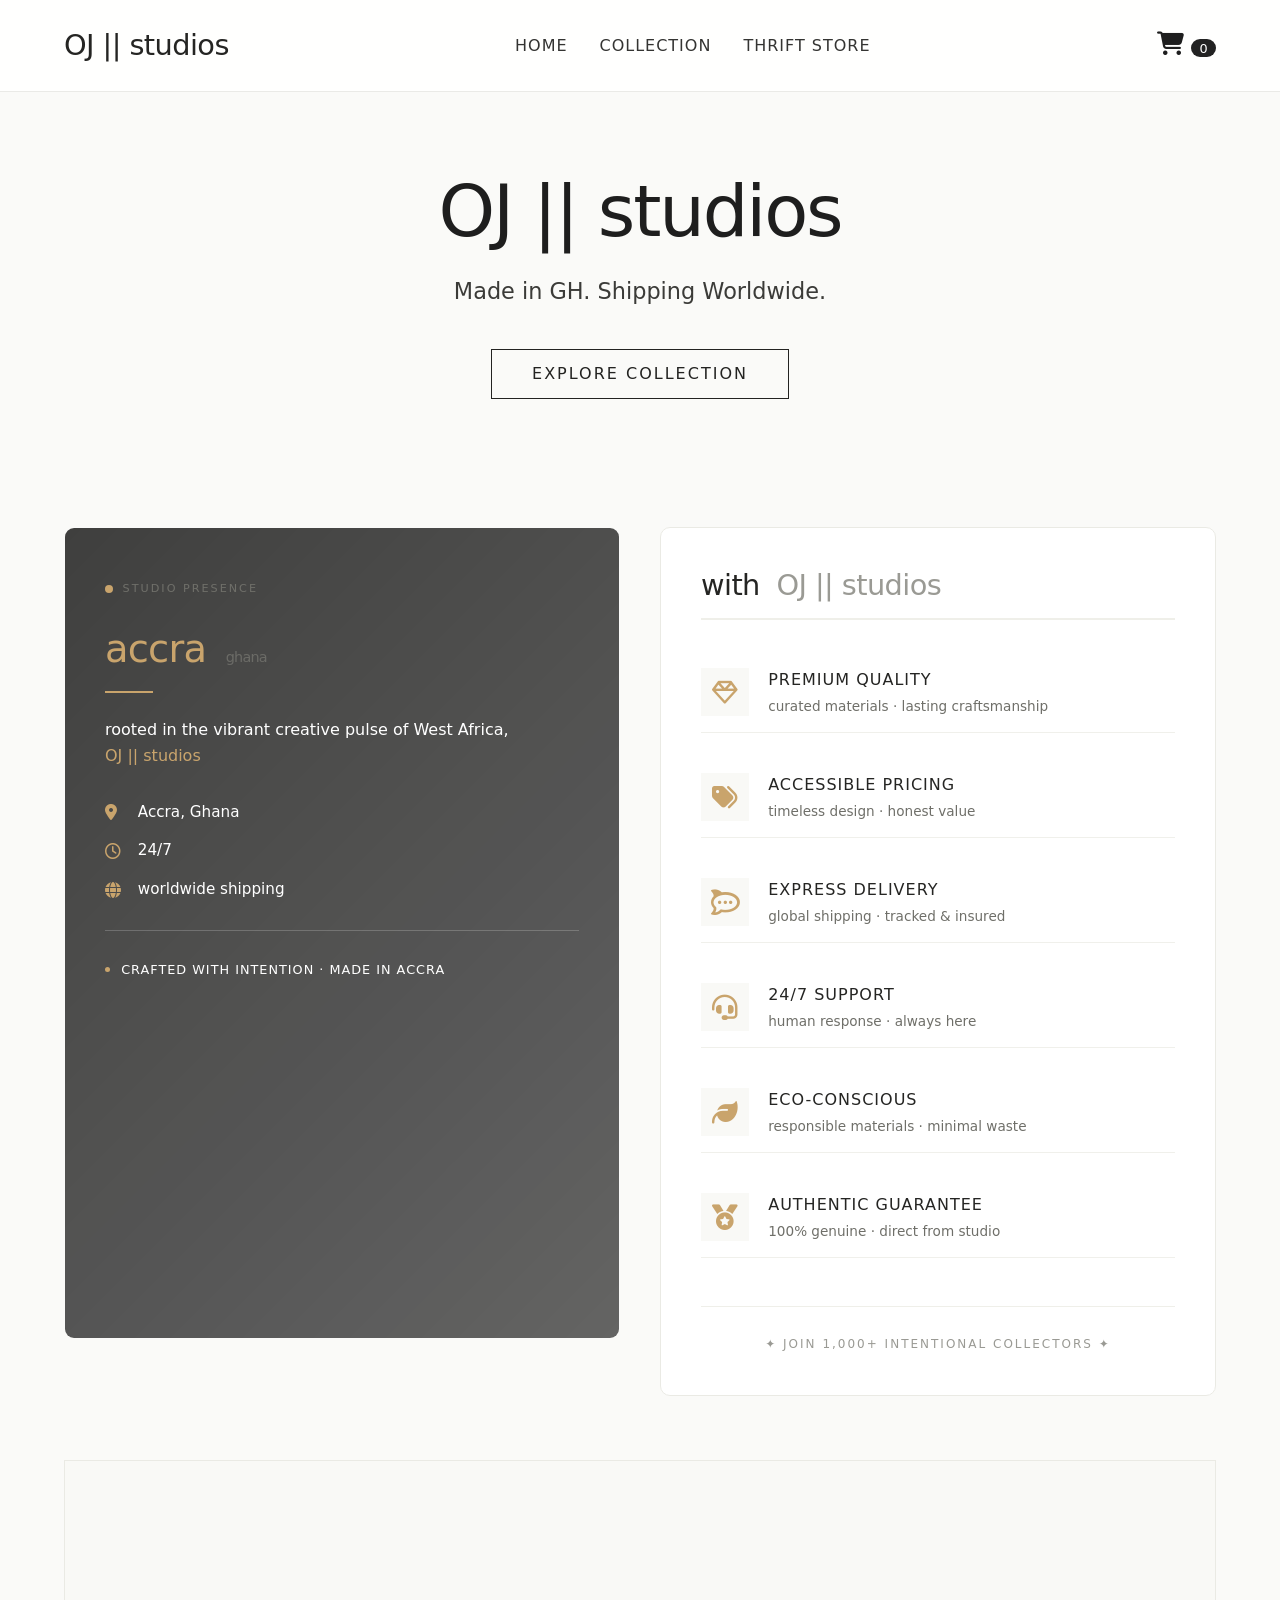
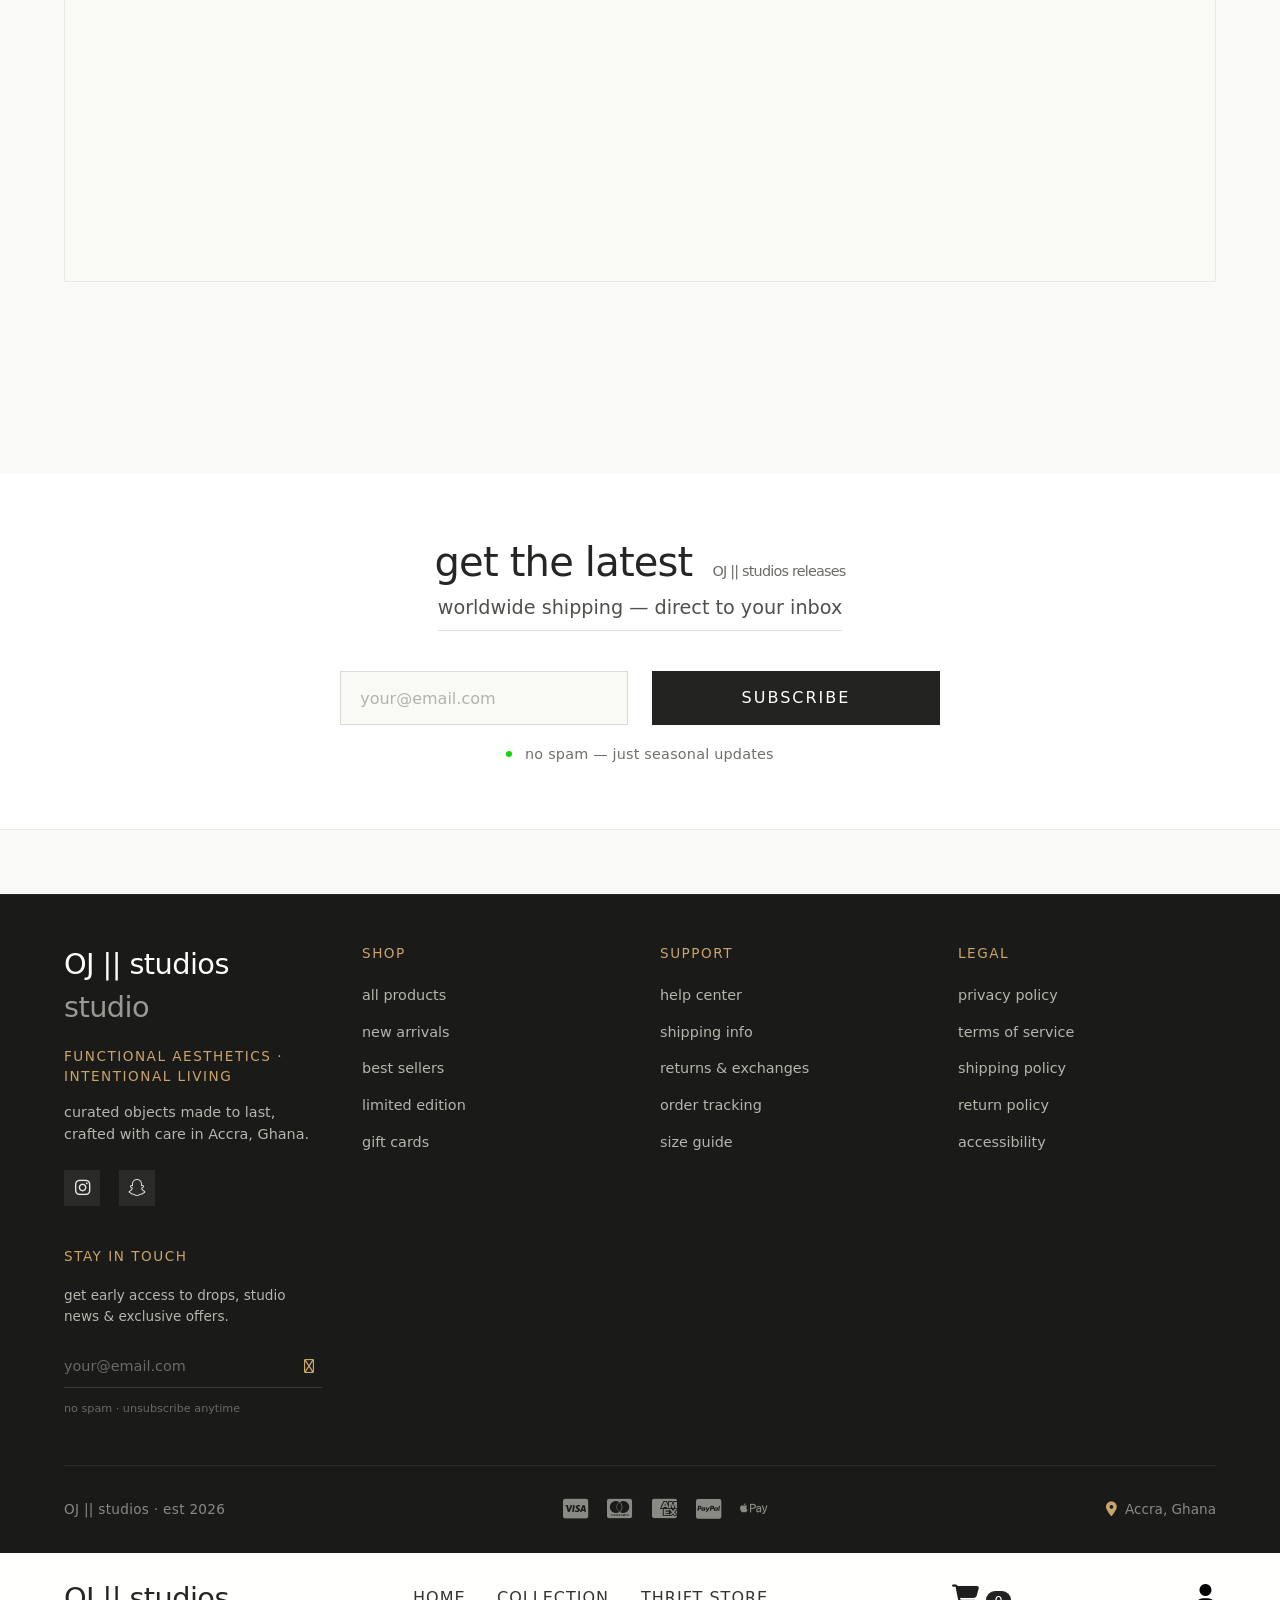
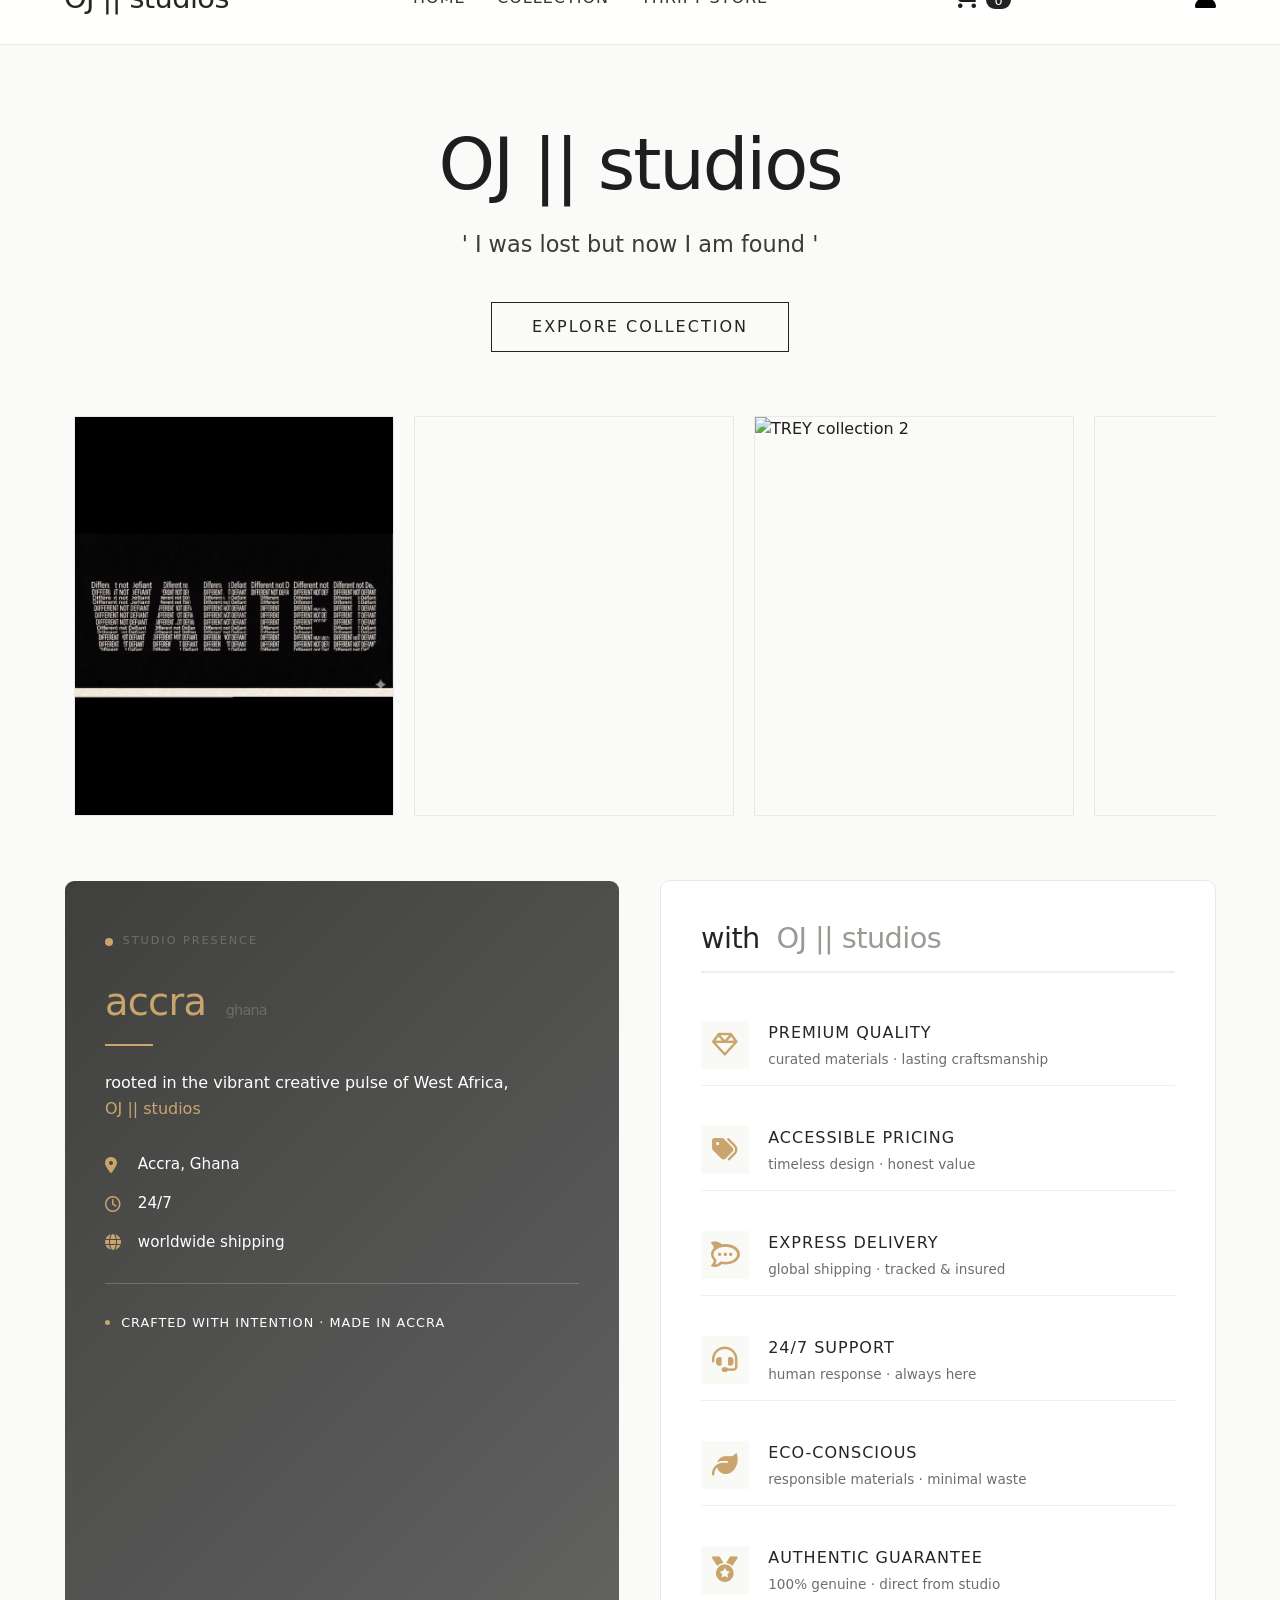
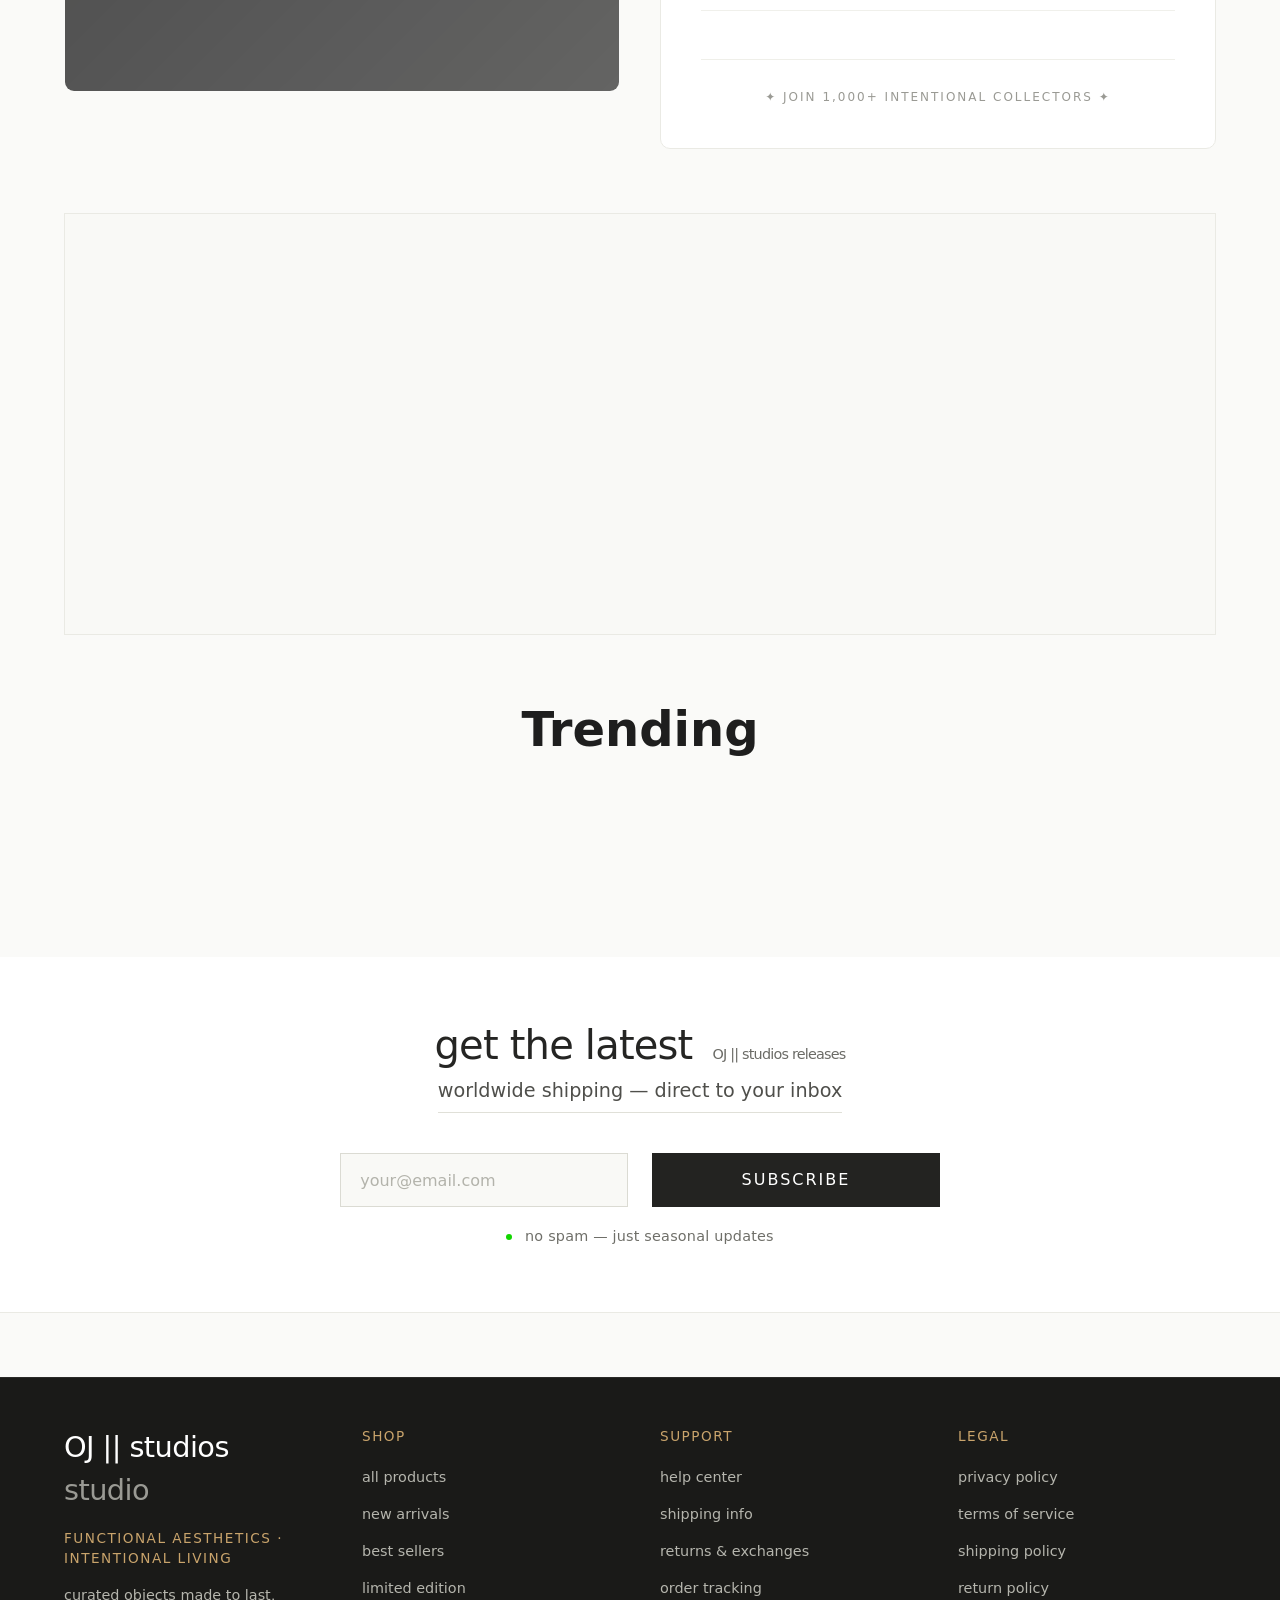
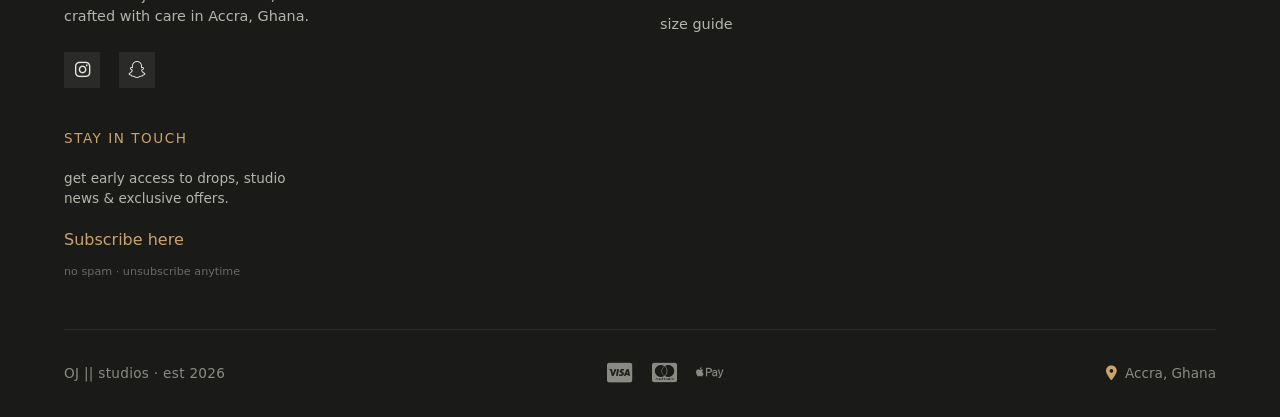
==== commit f6ebfcfd: "Merge branch 'main' into vercel/install-vercel-speed-insights-jftbu3" ====
--- a/index.html
+++ b/index.html
@@ -1,1695 +1,3256 @@
-<!DOCTYPE html>
-<html lang="en">
-  <head>
-    <meta charset="UTF-8" />
-    <meta
-      name="viewport"
-      content="width=device-width, initial-scale=1.0, maximum-scale=5.0"
-    />
-        <!-- EmailJS -->
-        <script
-        type="text/javascript"
-        src="https://cdn.jsdelivr.net/npm/@emailjs/browser@4/dist/email.min.js"
-      ></script>
-      <!--paystack-->
-      <script src="https://js.paystack.co/v1/inline.js"></script>
-      <meta name="keywords" content="blacksheep clothing, streetwear UK, oversized t shirts, graphic tees UK, underground fashion brand, minimalist streetwear, London streetwear, buy streetwear online UK, edgy clothing brand, dark aesthetic fashion">
-      <meta property="og:image" content="https://res.cloudinary.com/dazhskqcc/image/upload/v1774111948/ojlogo_mfmfqv.png">
-      <meta property="og:site_name" content="OJ || studios a clothing brand originated in Ghana">
-      <meta property="twitter:card" content="https://res.cloudinary.com/dazhskqcc/image/upload/v1774111948/ojlogo_mfmfqv.png">
-      <meta property="twitter:title" content="OJ || studios a clothing brand originated in Ghana">
-    <title>OJ || studios</title>
-    <script src="https://unpkg.com/aos@2.3.1/dist/aos.js"></script>
-    <link href="https://unpkg.com/aos@2.3.1/dist/aos.css" rel="stylesheet">
-    <link
-      rel="stylesheet"
-      href="https://cdnjs.cloudflare.com/ajax/libs/font-awesome/6.5.1/css/all.min.css"
-    />
-    <link rel="stylesheet" href="style.css" />
-  </head>
-  <!-- Google tag (gtag.js) -->
-<script async src="https://www.googletagmanager.com/gtag/js?id=G-J71VL6E0CM"></script>
-<script>
-  window.dataLayer = window.dataLayer || [];
-  function gtag(){dataLayer.push(arguments);}
-  gtag('js', new Date());
-
-  gtag('config', 'G-J71VL6E0CM');
-</script>
-  <body>
-    <!-- navigation -->
-    <nav class="navbar">
-      <div data-aos="fade-right" class="logo">OJ || studios </div>
-      <div class="nav-links" data-aos="fade-down">
-        <a href="#" data-page="home">Home</a>
-        <a href="#" data-page="products">Collection</a>
-        <a href="#" data-page="thrift" >Thrift Store</a>
-        
-      </div>
-      <div data-aos="fade-left" class="cart-icon" data-page="cart">
-        <i class="fa-solid fa-cart-shopping"></i></i>
-        <span id="cart-count">0</span>
-      </div>
-
-      <div data-aos="fade-left" id="account" class="cart-icon" >
-        <a style="text-decoration: none;color: black;" href="acc.html"><i class="fa-solid fa-user"></i></a>
-       
-      </div>
-    </nav>
-
-    <!-- PAGES -->
-    <section id="home" class="page active-page">
-      <div class="hero" data-aos="zoom-in-up">
-        <h1>OJ || studios</h1>
-        <p>' I was lost but now I am found '</p>
-        <button class="btn" data-page="products">explore collection</button>
-      </div>
-
-
-      <!-- Infinite Scroll Section - Homepage -->
-<section class="infinite-scroll-section">
-    <div class="scroll-container">
-        <div class="scroll-track">
-            <!-- First set of items -->
-            <div class="scroll-item">
-                <img src="wanted.jpeg" alt="TREY collection 1">
-                <div class="scroll-overlay">
-                    <span>new arrival</span>
-                </div>
-            </div>
-            <div class="scroll-item">
-                <video autoplay muted loop playsinline>
-                    <source src="https://res.cloudinary.com/dazhskqcc/video/upload/v1775500641/tryebgvid_x5ogsy.mp4" type="video/mp4">
-                </video>
-                <div class="scroll-overlay">
-                    <span>studio edit</span>
-                </div>
-            </div>
-            <div class="scroll-item">
-                <img src="https://res.cloudinary.com/dazhskqcc/image/upload/v1774106209/oj9_ygddjd.jpg" alt="TREY collection 2">
-                <div class="scroll-overlay">
-                    <span>limited drop</span>
-                </div>
-            </div>
-            <div class="scroll-item">
-                <video autoplay muted loop playsinline>
-                    <source src="model.mp4" type="video/mp4">
-                </video>
-                <div class="scroll-overlay">
-                    <span>signature piece</span>
-                </div>
-            </div>
-            <div class="scroll-item">
-                <video autoplay muted loop playsinline>
-                    <source src="drop anti.mp4" type="video/mp4">
-                </video>
-                <div class="scroll-overlay">
-                    <span>behind the scenes</span>
-                </div>
-            </div>
-            
-            <!-- Duplicate set for seamless loop -->
-            <div class="scroll-item">
-                <img src="wanted.jpeg" alt="TREY collection 1">
-                <div class="scroll-overlay">
-                    <span>new arrival</span>
-                </div>
-            </div>
-            <div class="scroll-item">
-                <video autoplay muted loop playsinline>
-                    <source src="https://res.cloudinary.com/dazhskqcc/video/upload/v1775500641/tryebgvid_x5ogsy.mp4" type="video/mp4">
-                </video>
-                <div class="scroll-overlay">
-                    <span>studio edit</span>
-                </div>
-            </div>
-            <div class="scroll-item">
-                <img src="https://res.cloudinary.com/dazhskqcc/image/upload/v1774106209/oj9_ygddjd.jpg" alt="TREY collection 2">
-                <div class="scroll-overlay">
-                    <span>limited drop</span>
-                </div>
-            </div>
-            <div class="scroll-item">
-                <video autoplay muted loop playsinline>
-                    <source src="model.mp4" type="video/mp4">
-                </video>
-                <div class="scroll-overlay">
-                    <span>signature piece</span>
-                </div>
-            </div>
-            <div class="scroll-item">
-                <video autoplay muted loop playsinline>
-                    <source src="drop anti.mp4" type="video/mp4">
-                </video>
-                <div class="scroll-overlay">
-                    <span>behind the scenes</span>
-                </div>
-            </div>
-        </div>
-    </div>
-</section>
-
-
-      <!--TREY location + features combined section -->
-<div id="locfeat" class="trey-location-features">
-    
-  <!-- Left side: Location card  -->
-  <div class="trey-location-card" data-aos="fade-up">
-      <div class="location-badge">
-          <span class="badge-dot"></span>
-          <span class="badge-text">studio presence</span>
-      </div>
-      
-      <h3 class="location-title">
-          <span class="title-accent">accra</span>
-          <span class="title-light">ghana</span>
-      </h3>
-      
-      <div class="location-divider"></div>
-      
-      <p class="location-description">
-          rooted in the vibrant creative pulse of West Africa,<br>
-          <b>OJ || studios</b>
-      </p>
-      
-      <div class="location-details">
-          <div class="detail-row">
-              <i class="fa-solid fa-location-dot"></i>
-              <span>Accra, Ghana</span>
-          </div>
-          <div class="detail-row">
-              <i class="fa-regular fa-clock"></i>
-              <span>24/7</span>
-          </div>
-          <div class="detail-row">
-              <i class="fa-solid fa-globe"></i>
-              <span>worldwide shipping</span>
-          </div>
-      </div>
-
-      <div class="location-footer">
-          <div class="studio-ethos">
-              <span class="ethos-dot"></span>
-              <span>crafted with intention · made in accra</span>
-          </div>
-      </div>
-  </div>
-
-  <!--  Brand features grid -->
-  <div class="trey-features-grid" data-aos="fade-down">
-      <h3 class="features-heading">
-          <span class="heading-accent">with </span>
-          <span class="heading-light">OJ || studios</span>
-      </h3>
-      
-      <div class="features-container">
-          <!-- Quality feature -->
-          <div class="feature-item">
-              <div class="feature-icon">
-                  <i class="fa-regular fa-gem"></i>
-              </div>
-              <div class="feature-content">
-                  <h4 class="feature-title">premium quality</h4>
-                  <p class="feature-desc">curated materials · lasting craftsmanship</p>
-              </div>
-          </div>
-          
-          <!-- Affordable feature -->
-          <div class="feature-item">
-              <div class="feature-icon">
-                <i class="fa-solid fa-tags"></i>
-              </div>
-              <div class="feature-content">
-                  <h4 class="feature-title">accessible pricing</h4>
-                  <p class="feature-desc">timeless design · honest value</p>
-              </div>
-          </div>
-          
-          <!-- Fast shipping feature -->
-          <div class="feature-item">
-              <div class="feature-icon">
-                <i class="fa-brands fa-rocketchat"></i>
-              </div>
-              <div class="feature-content">
-                  <h4 class="feature-title">express delivery</h4>
-                  <p class="feature-desc">global shipping · tracked & insured</p>
-              </div>
-          </div>
-          
-          <!-- 24/7 Support feature -->
-          <div class="feature-item">
-              <div class="feature-icon">
-                <i class="fa-solid fa-headset"></i>
-              </div>
-              <div class="feature-content">
-                  <h4 class="feature-title">24/7 support</h4>
-                  <p class="feature-desc">human response · always here</p>
-              </div>
-          </div>
-          
-          <!-- Sustainable feature -->
-          <div class="feature-item">
-              <div class="feature-icon">
-                <i class="fa-solid fa-leaf"></i>
-              </div>
-              <div class="feature-content">
-                  <h4 class="feature-title">eco-conscious</h4>
-                  <p class="feature-desc">responsible materials · minimal waste</p>
-              </div>
-          </div>
-          
-          <!-- Authentic feature -->
-          <div class="feature-item">
-              <div class="feature-icon">
-                <i class="fa-solid fa-medal"></i>
-              </div>
-              <div class="feature-content">
-                  <h4 class="feature-title">authentic guarantee</h4>
-                  <p class="feature-desc">100% genuine · direct from studio</p>
-              </div>
-          </div>
-      </div>
-      
-      <div class="features-footer">
-          <span class="footer-badge">✦ join 1,000+ intentional collectors ✦</span>
-      </div>
-  </div>
-</div>
-
-
-
-  <!--Map-->
-  <div class="map-container" data-aos="fade-up">
-    <iframe 
-        class="trey-map-iframe"
-        src="https://www.google.com/maps/embed?pb=!1m18!1m12!1m3!1d127066.72272953182!2d-0.2621327771020004!3d5.591373810816487!2m3!1f0!2f0!3f0!3m2!1i1024!2i768!4f13.1!3m3!1m2!1s0xfdf9084b2b7a773%3A0xbed14ed8650e2dd3!2sAccra%2C%20Ghana!5e0!3m2!1sen!2suk!4v1774107995158!5m2!1sen!2suk" 
-        allowfullscreen="" 
-        loading="lazy" 
-        referrerpolicy="no-referrer-when-downgrade">
-    </iframe>
-</div>  
-<div class="featured-wrapper">
-
-    <div class="featured-heading">
-        <h2>Trending</h2>
-        <div class="heading-divider"></div>
-    </div>
-    <div class="featured-grid" id="home-featured">
-        <!-- dynamic featured from JS -->
-    </div>
-    
-    
-</div>
-    </section>
-
-
-        <!-- === TREY coming soon - third-party thrift brand === -->
-<div class=" page trey-coming-soon" id="thrift">
-  <div class="soon-content">
-      <div class="soon-badge">
-          <span class="badge-icon">⚬</span>
-          <span class="badge-text">partner drop</span>
-      </div>
-      
-      <div class="soon-main">
-          <div class="soon-icon">
-              <i class="fa-regular fa-hand-peace"></i>
-          </div>
-          <h3 class="soon-title">
-              <span class="title-main">thrift collective</span>
-              <span class="title-light">in collaboration</span>
-          </h3>
-          
-          <div class="soon-divider"></div>
-          
-          <p class="soon-description">
-              a curated selection of vintage and pre-loved pieces<br>
-              
-          </p>
-          
-          <div class="soon-countdown">
-              <div class="countdown-badge">
-                  <span class="countdown-dot"></span>
-                  <span class="countdown-text">coming soon </span>
-              </div>
-          </div>
-      </div>
-      
-      <div class="soon-footer">
-          <div class="footer-note">
-              <i class="fa-regular fa-clock"></i>
-              <span>sign up for early access</span>
-          </div>
-          <div class="footer-dot"></div>
-      </div>
-  </div>
-</div>
-
-
-    <!--PRODUCTS SECTION-->
-
-    <section id="products" class="page">
-      <h2 class="section-title">OJ || studios Merch</h2>
-      <div class="products-grid" id="products-grid"></div>
-    </section>
-    
-<!--PRODUCTS-DETAIL SECTION-->
-    <section id="product-detail" class="page">
-      <div class="back-link" id="back-to-products">
-        <i class="fa-solid fa-arrow-left"></i></i> back to products
-      </div>
-      <div id="detail-container" class="detail-wrapper"></div>
-    </section>
-
-    <!--Cart-->
-
-    <section id="cart" class="page">
-      <h2 id="cartname" class="section-title">your cart</h2>
-      <div class="tracking-info-note" style="background: #eeee93be; padding: 1rem; margin: 1rem 0; border-left: 3px solid #c9a46c;">
-        <i class="fa-solid fa-circle"></i>
-        <span style="margin-left: 0.5rem;">📧After payment, Paystack emails your receipt with an order reference — use it to track your order in your account.
-        </span>
-    </div>
-      <div class="cart-container" id="cart-container"></div>
-    </section>
-
-    
-    <!--DElivery options -->
-
-
-    <!-- Delivery Address Modal -->
-<div id="delivery-modal" class="delivery-modal" style="display: none;">
-    <div class="delivery-modal-content">
-        <div class="delivery-modal-header">
-            <h3>delivery information</h3>
-            <button class="close-modal" onclick="closeDeliveryModal()">×</button>
-        </div>
-        
-        <form id="delivery-form">
-            <div class="form-group">
-                <label for="full-name">full name <span class="required">*</span></label>
-                <input type="text" id="delivery-fullname" name="fullname" placeholder="James Wright" required>
-            </div>
-            
-            <div class="form-row-group">
-                <div class="form-group">
-                    <label for="street-address">street address <span class="required">*</span></label>
-                    <input type="text" id="street-address" name="street_address" placeholder="123 Oxford Street" required>
-                </div>
-                <div class="form-group">
-                    <label for="apartment">apartment / suite (optional)</label>
-                    <input type="text" id="apartment" name="apartment" placeholder="Apt 4B">
-                </div>
-            </div>
-            
-            <div class="form-row-group">
-                <div class="form-group">
-                    <label for="city">city <span class="required">*</span></label>
-                    <input type="text" id="city" name="city" placeholder="Accra" required>
-                </div>
-                <div class="form-group">
-                    <label for="region">region / state <br>  <span style="color: #c9a46c;">for deliveries in Ghana only</span> 
-                        
-                    <select id="region" name="region" >
-                        <option value="">select region</option>
-                        <option value="Greater Accra">Greater Accra</option>
-                        <option value="Ashanti">Ashanti</option>
-                        <option value="Western">Western</option>
-                        <option value="Eastern">Eastern</option>
-                        <option value="Central">Central</option>
-                        <option value="Volta">Volta</option>
-                        <option value="Northern">Northern</option>
-                        <option value="Upper East">Upper East</option>
-                        <option value="Upper West">Upper West</option>
-                        <option value="Bono">Bono</option>
-                        <option value="Ahafo">Ahafo</option>
-                        <option value="Savannah">Savannah</option>
-                        <option value="North East">North East</option>
-                        <option value="Oti">Oti</option>
-                        <option value="Western North">Western North</option>
-                    </select>
-                </div>
-            </div>
-            
-            <div class="form-row-group">
-                <div class="form-group">
-                     
-                    <label for="postal-code">postal code <span class="required">*</span></label>
-                    <input type="text" id="postal-code" name="postal_code" placeholder="GA-123-4567">
-                </div>
-
-            
-                    <div class="form-group">   
-                        <label for="phone">phone  <span class="required">*</span></label>
-                        <input type="number" id="phone" name="phone" placeholder="000 0000 000">
-                    </div>
-
-                    <div class="form-row-group">
-
-                        <div class="form-group">   
-                          <label for="paymentmail">Mail  <span class="required">*</span></label>
-                                   <input type="email" id="paymentmail" name="paymentmail" placeholder="exapmple@gmail.com">
-                               </div>
-                    </div>
-                    
-                    <div class="form-row-group">
-                 
-                <div class="form-group">
-                    <label for="country">country <span class="required">*</span></label>
-                    <select id="country" name="country" required>
-                        <option value="Ghana">Ghana</option>
-                        <option value="Nigeria">Nigeria</option>
-                        <option value="Kenya">Kenya</option>
-                        <option value="South Africa">South Africa</option>
-                        <option value="United Kingdom">United Kingdom</option>
-                        <option value="United States">United States</option>
-                        <option value="Canada">Canada</option>
-                        <option value="Other">Other</option>
-                    </select>
-                </div>
-                    </div>
-            </div>
-            
-            <div class="form-group">
-                <label for="delivery-instructions">delivery instructions (optional)</label>
-                <textarea id="delivery-instructions" rows="2" placeholder="e.g., gate code, landmark, best time to deliver..."></textarea>
-            </div>
-            
-            <div class="delivery-modal-footer">
-                <button type="button" class="btn-secondary" onclick="closeDeliveryModal()">cancel</button>
-                <button type="submit" class="btn-primary">continue to payment</button>
-            </div>
-        </form>
-    </div>
-</div>
-
-
-
-
-   <!-- <section id="gallery" class="page">
-      <h2 class="section-title">OJ || studios Lens</h2>
-      <div class="gallery-grid" id="gallery-grid">
-         placeholder images, will keep as is (can also be replaced) 
-        <img src="https://static.nike.com/a/images/t_web_pw_592_v2/f_auto/50728167-e683-4f00-98c0-5718c32469b9/M+NK+DF+NAC+FLEECE+PO+HOODIE.png" alt="gallery 1" />
-        <img src="https://static.nike.com/a/images/t_web_pw_592_v2/f_auto/ece9d068-79b5-48bb-bb60-19821225fffc/M+NK+DF+NAC+FLC+SLVLS+HOODIE.png" alt="gallery 2" />
-        <img src="https://static.nike.com/a/images/t_web_pw_592_v2/f_auto/3d9032fa-7103-419e-ab7b-444e965c96fd/M+NK+DF+NAC+FLEECE+PO+HOODIE.png" alt="gallery 3" />
-        <img src="https://static.nike.com/a/images/t_web_pw_592_v2/f_auto/85d955dc-8bb5-4817-9fec-12699ef49b1a/M+NP+DF+NPT+MIDLAYER+HOODIE.png" alt="gallery 4" />
-        <img src="https://static.nike.com/a/images/t_web_pw_592_v2/f_auto/70c5dbb1-4439-401c-82fa-d56def4d0270/M+NK+DF+TEE+RLGD+RESET.png" alt="gallery 5" />
-        <img src="https://static.nike.com/a/images/t_web_pw_592_v2/f_auto/88e9b551-7145-4e1d-96ea-df2ef74b7a00/M+NK+DF+TEE+RLGD+LS+RESET.png" alt="gallery 6" />
-        <img src="https://static.nike.com/a/images/t_web_pw_592_v2/f_auto/4ba2c043-9d40-4209-8eb7-23afd024540f/M+NK+DF+TEE+RLGD+SL+RESET.png" alt="gallery 7" />
-        <img src="https://static.nike.com/a/images/t_web_pw_592_v2/f_auto/815ebfa2-a1a2-4074-a1d1-476ce4c83258/M+NK+DF+UV+HYVERSE+SS+GFX.png" alt="gallery 8" />
-      </div>
-    </section>
-
--->
-
-  
-
-  <!--Contact-->
-
-  <!-- TREY contact form -->
-  <section id="contact" class="page">
-<div class=" trey-contact-section">
-  <div class="contact-container">
-      <div class="contact-header">
-          <span class="contact-badge">get in touch</span>
-          <h2 class="contact-title">reach <span class="title-accent">OJ || studios</span></h2>
-          <div class="contact-divider"></div>
-          <p class="contact-subtitle">inquiries, collaborations, or just to say hello — we'd love to hear from you.</p>
-      </div>
-      
-      <div class="contact-wrapper">
-          <!-- Contact form -->
-          <form class="trey-contact-form" id="treyContactForm" onsubmit="event.preventDefault(); ">
-              <div class="form-row">
-                  <div class="form-group">
-                      <label for="fullname">full name <span class="required">*</span></label>
-                      <input type="text" id="fullname" name="fullname" placeholder="James Wright" required>
-                      <span class="focus-border"></span>
-                  </div>
-                  <div class="form-group">
-                      <label for="contact-email">email address <span class="required">*</span></label>
-                      <input type="email" id="contact-email" name="email" placeholder="hello@trey.studio" required>
-                      <span class="focus-border"></span>
-                  </div>
-              </div>
-              
-              <div class="form-row">
-                  <div class="form-group">
-                      <label for="phone">phone number</label>
-                      <input type="tel" id="phone" name="phone" placeholder="+233 XX XXX XXXX">
-                      <span class="focus-border"></span>
-                  </div>
-                  <div class="form-group">
-                      <label for="subject">subject <span class="required">*</span></label>
-                      <select id="subject" name="subject" required>
-                          <option value="" disabled selected>select inquiry type</option>
-                          <option value="general">general inquiry</option>
-                          <option value="order">order support</option>
-                          <option value="returns">returns & exchanges</option>
-                          <option value="wholesale">wholesale / bulk</option>
-                          <option value="collab">collaboration</option>
-                          <option value="press">press & media</option>
-                      </select>
-                      <span class="focus-border"></span>
-                  </div>
-              </div>
-              
-              <div class="form-group full-width">
-                  <label for="message">your message <span class="required">*</span></label>
-                  <textarea id="message" name="message" rows="5" placeholder="tell us about your inquiry, project, or feedback..." required></textarea>
-                  <span class="focus-border"></span>
-              </div>
-              
-              <div class="form-group full-width checkbox-group">
-                  <label class="checkbox-label">
-                      <input type="checkbox" name="newsletter" checked>
-                      <span class="checkmark"></span>
-                      <span class="checkbox-text">subscribe to studio updates & early access</span>
-                  </label>
-              </div>
-              
-              <button type="submit" class="contact-submit">
-                  <span>send message</span>
-                  <i class="fa-solid fa-arrow-right-long"></i>
-              </button>
-              
-              <p class="form-note">* required fields · we respond within 24-48 hours</p>
-          </form>
-          
-          <!-- Contact info sidebar -->
-          <div class="contact-info-sidebar">
-              <div class="info-card">
-                  <div class="info-icon">
-                      <i class="fa-regular fa-envelope"></i>
-                  </div>
-                  <h4>email us</h4>
-                  <a href="supportblacksheep@gmail.com">supportblacksheep@gmail.com</a>
-              </div>
-              
-              <div class="info-card">
-                  <div class="info-icon">
-                      <i class="fa-regular fa-phone"></i>
-                  </div>
-                  <h4>call us</h4>
-                  <a href="tel:+233555123456">+233 507453551</a>
-                 
-              </div>
-              
-              <div class="info-card">
-                  <div class="info-icon">
-                      <i class="fa-regular fa-location-dot"></i>
-                  </div>
-                  <h4>visit studio</h4>
-                  <p><br>Accra · Ghana</p>
-                
-              </div>
-              
-             
-              </div>
-              
-              <div class="info-card response-badge">
-                  <div class="badge-content">
-                      <i class="fa-regular fa-clock"></i>
-                      <span>typically replies within<br><strong>2-4 hours</strong></span>
-                  </div>
-              </div>
-          </div>
-      </div>
-  </div>
-</div>
-
-</section>
-
-
-<!--=== SHIPPING =====-->
-
-<!-- === TREY shipping information section === -->
-<section id="shipping" class=" page trey-shipping-section">
-  <div class="shipping-container">
-      <div class="shipping-header">
-          <span class="shipping-badge">delivery info</span>
-          <h2 class="shipping-title">shipping <span class="title-accent">& delivery</span></h2>
-          <div class="shipping-divider"></div>
-          <p class="shipping-subtitle">worldwide shipping from our Accra studio — crafted with care, delivered with intention.</p>
-      </div>
-      
-      <div class="shipping-grid">
-          <!-- Shipping methods card -->
-          <div class="shipping-card">
-              <div class="card-icon">
-                <i class="fa-solid fa-truck"></i>
-              </div>
-              <h3 class="card-title">shipping methods</h3>
-              
-<div class="dhl-note">
-  <img src="https://upload.wikimedia.org/wikipedia/commons/a/ac/DHL_Logo.svg" alt="DHL" style="height: 24px;">
-  <div class="dhl-details">
-      <strong>DHL Express — 1-3 business days</strong>
-      <span>fully tracked door-to-door delivery to all European destinations</span>
-  </div>
-</div>
-              <div class="shipping-methods">
-                  <div class="method-item">
-                      <div class="method-name">
-                          <span class="method-badge">Accra , GH</span>
-                          <span class="method-time">
-                            Delivery within 1-3 days
-                            </span>
-                      </div>
-                      <div class="method-price">GH₵25.00</div>
-                  </div>
-                  <div class="method-item">
-                      <div class="method-name">
-                          <span class="method-badge">Other Regions (Ghana)</span>
-                          <span class="method-time">
-                            Delivery within 3-5 days
-                            </span>
-                      </div>
-                      <div class="method-price">GH₵50.00</div>
-                  </div>
-                  <div class="method-item">
-                      <div class="method-name">
-                          <span class="method-badge">Africa</span>
-                          <span class="method-time">
-                            Delivery within 5-10 days
-                            </span>
-                      </div>
-                      <div class="method-price">GH₵220</div>
-                  </div>
-
-                  <div class="method-item">
-                    <div class="method-name">
-                        <span class="method-badge">International</span>
-                        <span class="method-time">
-                          Delivery within 10-14 days
-
-                          </span>
-                    </div>
-                    <div class="method-price">GH₵330</div>
-                </div>
-              </div>
-              <div class="free-shipping">
-                <i class="fa-solid fa-gift"></i>
-                  <span>free standard shipping on orders over $150</span>
-              </div>
-          </div>
-          
-      
-          
-          <!-- Order processing card -->
-          <div class="shipping-card">
-              <div class="card-icon">
-                  <i class="fa-regular fa-clock"></i>
-              </div>
-              <h3 class="card-title">order processing</h3>
-              <div class="processing-info">
-                  <div class="info-item">
-                      <i class="fa-regular fa-check-circle"></i>
-                      <span>orders placed before 1pm GMT ship same day</span>
-                  </div>
-                  <div class="info-item">
-                      <i class="fa-regular fa-check-circle"></i>
-                      <span>24-48 hour handling time for made-to-order items</span>
-                  </div>
-                  <div class="info-item">
-                      <i class="fa-regular fa-check-circle"></i>
-                      <span>tracking number provided via email</span>
-                  </div>
-                  <div class="info-item">
-                      <i class="fa-regular fa-check-circle"></i>
-                      <span>signature required for orders over $300</span>
-                  </div>
-              </div>
-          </div>
-          
-          <!-- Additional info card -->
-          <div class="shipping-card">
-              <div class="card-icon">
-                  <i class="fa-regular fa-envelope"></i>
-              </div>
-              <h3 class="card-title">shipping notes</h3>
-              <ul class="shipping-notes">
-                  <li> <i class="fa-regular fa-check-circle"></i> we ship to all countries worldwide</li>
-                  <li> <i class="fa-regular fa-check-circle"></i> customs duties calculated at checkout</li>
-                  <li> <i class="fa-regular fa-check-circle"></i> eco-friendly packaging — 100% recyclable</li>
-                  <li> <i class="fa-regular fa-check-circle"></i> need help? <a href="#" data-page="contact">contact support</a> for tracking assistance</li>
-              </ul>
-              <div class="holiday-note">
-                  <i class="fa-regular fa-calendar"></i>
-                  <span>holiday shipping: order by dec 15 for guaranteed delivery</span>
-              </div>
-          </div>
-      </div>
-      
-      <!-- Shipping policy footer -->
-      <div class="shipping-footer">
-          <div class="policy-badge">
-            <i class="fa-solid fa-shield"></i>
-              <span>fully insured shipping</span>
-          </div>
-          <div class="policy-badge">
-            <i class="fa-solid fa-truck-fast"></i>
-              <span>10-day returns</span>
-          </div>
-          <div class="policy-badge">
-            <i class="fa-solid fa-headset"></i>
-              <span>dedicated support</span>
-          </div>
-      </div>
-      
-      <div class="disclaimer">
-          <p>* shipping times are estimates and may vary due to customs clearance or carrier delays. tracking available for all orders.</p>
-      </div>
-  </div>
-</section>
-
-
-<!-- === TREY returns & exchanges section === -->
-<section id="returns" class="page trey-returns-section">
-  <div class="returns-container">
-      <div class="returns-header">
-          <span class="returns-badge">easy returns</span>
-          <h2 class="returns-title">returns & <span class="title-accent">exchanges</span></h2>
-          <div class="returns-divider"></div>
-          <p class="returns-subtitle">shop with confidence — we make returns simple, transparent, and hassle-free.</p>
-      </div>
-      
-      <div class="returns-grid">
-          <!-- Policy overview card -->
-          <div class="returns-card policy-card">
-              <div class="card-icon">
-                <i class="fa-solid fa-arrow-rotate-left"></i>
-              </div>
-              <h3 class="card-title">10-day return policy</h3>
-              <p class="card-description">not completely satisfied? we accept returns within 10 days of delivery for a full refund or exchange.</p>
-              <div class="policy-highlight">
-                  <i class="fa-regular fa-circle-check"></i>
-                  <span>items must be unused, unworn, with original tags attached</span>
-              </div>
-              <div class="policy-highlight">
-                  <i class="fa-regular fa-circle-check"></i>
-                  <span>original packaging required for all returns</span>
-              </div>
-              <div class="policy-highlight">
-                  <i class="fa-regular fa-circle-check"></i>
-                  <span>proof of purchase (order number or email) required</span>
-              </div>
-          </div>
-          
-          <!-- Non-returnable items card -->
-          <div class="returns-card">
-              <div class="card-icon">
-                <i class="fa-solid fa-ban"></i>
-              </div>
-              <h3 class="card-title">non-returnable items</h3>
-              <ul class="exclusions-list">
-                  <li><i class="fa-regular fa-tag"></i> final sale & clearance items</li>
-                  <li><i class="fa-regular fa-clock"></i> items marked "final sale" at checkout</li>
-                  <li><i class="fa-regular fa-gift"></i> gift cards & store credit</li>
-                  <li><i class="fa-regular fa-hand-sparkles"></i> personalized or custom-made pieces</li>
-                  <li><i class="fa-regular fa-soap"></i> intimate apparel & undergarments</li>
-              </ul>
-          </div>
-          
-          <!-- How to return card -->
-          <div class="returns-card steps-card">
-              <div class="card-icon">
-                <i class="fa-solid fa-list-check"></i>
-              </div>
-              <h3 class="card-title">how to return</h3>
-              <div class="steps-list">
-                  <div class="step-item">
-                      <span class="step-number">01</span>
-                      <div class="step-content">
-                          <h4>start your return</h4>
-                          <p>email us at <a href="mailto:support.blacksheep@gmail.com">support.blacksheep@gmail.com</a> with your order number</p>
-                      </div>
-                  </div>
-                  <div class="step-item">
-                      <span class="step-number">02</span>
-                      <div class="step-content">
-                          <h4>pack your items</h4>
-                          <p>securely pack items with original packaging and tags</p>
-                      </div>
-                  </div>
-                  <div class="step-item">
-                      <span class="step-number">03</span>
-                      <div class="step-content">
-                          <h4>ship to us</h4>
-                          <p>send to our Accra studio — we'll provide shipping instructions</p>
-                      </div>
-                  </div>
-                  <div class="step-item">
-                      <span class="step-number">04</span>
-                      <div class="step-content">
-                          <h4>receive refund</h4>
-                          <p>refund processed within 5-7 business days of receipt</p>
-                      </div>
-                  </div>
-              </div>
-          </div>
-          
-          <!-- Shipping costs & timing card -->
-          <div class="returns-card">
-              <div class="card-icon">
-                <i class="fa-solid fa-truck-arrow-right"></i>
-              </div>
-              <h3 class="card-title">return shipping costs</h3>
-              <div class="cost-details">
-                  <div class="cost-item">
-                      <span class="cost-label">defective or incorrect item</span>
-                      <span class="cost-value">free return shipping</span>
-                  </div>
-                  <div class="cost-item">
-                      <span class="cost-label">change of mind / size exchange</span>
-                      <span class="cost-value">customer responsible</span>
-                  </div>
-                  <div class="cost-divider"></div>
-                  <div class="timing-note">
-                      <i class="fa-regular fa-clock"></i>
-                      <span>refunds processed within 5-7 business days after return is received</span>
-                  </div>
-              </div>
-          </div>
-      </div>
-      
-      <!-- Exchange information -->
-      <div class="exchange-section">
-          <div class="exchange-header">
-            <i class="fa-solid fa-gauge-simple"></i>
-              <h3>exchanges made simple</h3>
-          </div>
-          <div class="exchange-content">
-              <p>want a different size or color? start an exchange and we'll reserve your new item while we process your return.</p>
-              <ul class="exchange-features">
-                  <li><i class="fa-solid fa-bolt"></i></i> express exchange option — we ship your new item within 24 hours</li>
-                  <li><i class="fa-solid fa-tags"></i> free size exchanges for domestic orders</li>
-                  <li><i class="fa-solid fa-envelopes-bulk"></i> email <a href="mailto:support.blacksheep@gmail.com">support.blacksheep@gmail.com</a> for priority assistance</li>
-              </ul>
-          </div>
-      </div>
-      
-      <!-- Returns footer with contact -->
-      <div class="returns-footer">
-          <div class="contact-support">
-            <i class="fa-solid fa-ticket-simple"></i>
-              <div class="support-details">
-                  <strong>need help with your return?</strong>
-                  <span>our support team is here for you</span>
-                  <a href="mailto:support.blacksheep@gmail.com">support.blacksheep@gmail.com</a>
-                  <span class="support-hours">mon-fri · 9am - 6pm GMT</span>
-              </div>
-          </div>
-          <div class="faq-link">
-              <i class="fa-regular fa-circle-question"></i>
-              <a href="#">view return policy FAQ</a>
-          </div>
-      </div>
-      
-      <div class="disclaimer">
-          <p>* original shipping fees are non-refundable unless the return is due to a defect or error on our part. customers are responsible for return shipping costs unless otherwise noted.</p>
-      </div>
-  </div>
-</section>
-
-
-
-<!-- === TREY order tracking section === -->
-<section id="tracking" class=" page trey-tracking-section">
-
-      
-      <!-- FAQ section -->
-      <div class="tracking-faq">
-          <h3 class="faq-title">frequently asked questions</h3>
-          <div class="faq-grid">
-              <div class="faq-item">
-                  <button class="faq-question">
-                      <span>How do i track my order </span>
-                      <i class="fa-solid fa-arrow-down-long"></i>
-                  </button>
-                  <div class="faq-answer">
-                      <p>Tracking digits are emailed to your gmail account upon succesful purchase. Use it to track it in the <a href="acc.html">track order</a> section in your account</p>
-                  </div>
-              </div>
-
-              <div class="faq-item">
-                <button class="faq-question">
-                    <span>how long until my tracking number activates?</span>
-                    <i class="fa-solid fa-arrow-down-long"></i>
-                </button>
-                <div class="faq-answer">
-                    <p>tracking numbers typically activate within 24-48 hours after your order ships. if it's been longer than 3 days, please contact our support team.</p>
-                </div>
-            </div>
-              <div class="faq-item">
-                  <button class="faq-question">
-                      <span>what if my package shows "delivered" but i haven't received it?</span>
-                      <i class="fa-solid fa-arrow-down-long"></i>
-                  </button>
-                  <div class="faq-answer">
-                      <p>please check with neighbors or building management first. if still missing, contact us within 48 hours and we'll initiate an investigation with the carrier.</p>
-                  </div>
-              </div>
-              <div class="faq-item">
-                  <button class="faq-question">
-                      <span>can i change my shipping address after ordering?</span>
-                      <i class="fa-solid fa-arrow-down-long"></i>
-                  </button>
-                  <div class="faq-answer">
-                      <p>address changes can be requested within 2 hours of placing your order. after that, the order may have already been processed for shipping.</p>
-                  </div>
-              </div>
-              <div class="faq-item">
-                  <button class="faq-question">
-                      <span>do you offer international tracking?</span>
-                      <i class="fa-solid fa-arrow-down-long"></i>
-                  </button>
-                  <div class="faq-answer">
-                      <p>yes! all international orders include full tracking from dispatch to delivery, with updates at every stage of the journey.</p>
-                  </div>
-              </div>
-          </div>
-      </div>
-  </div>
-</section>
-
-
-
-
-<!-- === TREY size guide section === -->
-<section id="size" class="page trey-sizeguide-section">
-  <div class="sizeguide-container">
-      <div class="sizeguide-header">
-          <span class="sizeguide-badge">find your fit</span>
-          <h2 class="sizeguide-title">size <span class="title-accent">guide</span></h2>
-          <div class="sizeguide-divider"></div>
-          <p class="sizeguide-subtitle">choose the perfect size with our detailed measurement guide — crafted for comfort and precision.</p>
-      </div>
-      
-      <!-- Category selector -->
-      <div class="category-tabs">
-          <button class="cat-btn active" data-category="apparel">apparel</button>
-          <button class="cat-btn" data-category="footwear">footwear</button>
-          <button class="cat-btn" data-category="accessories">accessories</button>
-      </div>
-      
-      <!-- Apparel size chart -->
-      <div class="size-chart" id="apparel-chart">
-          <div class="chart-header">
-              <h3>apparel measurements (cm)</h3>
-              <p class="chart-note">all measurements are in centimeters — for best fit, measure a similar item you own</p>
-          </div>
-          <div class="table-responsive">
-              <table class="size-table">
-                  <thead>
-                      <tr>
-                          <th>size</th>
-                          <th>chest</th>
-                          <th>waist</th>
-                          <th>hips</th>
-                          <th>length (back)</th>
-                      </tr>
-                  </thead>
-                  <tbody>
-                      <tr><td>XS</td><td>86-89</td><td>69-72</td><td>86-89</td><td>66</td></tr>
-                      <tr><td>S</td><td>90-93</td><td>73-76</td><td>90-93</td><td>68</td></tr>
-                      <tr><td>M</td><td>94-97</td><td>77-80</td><td>94-97</td><td>70</td></tr>
-                      <tr><td>L</td><td>98-101</td><td>81-84</td><td>98-101</td><td>72</td></tr>
-                      <tr><td>XL</td><td>102-105</td><td>85-88</td><td>102-105</td><td>74</td></tr>
-                      <tr><td>XXL</td><td>106-109</td><td>89-92</td><td>106-109</td><td>76</td></tr>
-                  </tbody>
-              </table>
-          </div>
-      </div>
-      
-      <!-- Footwear size chart -->
-      <div class="size-chart" id="footwear-chart" style="display: none;">
-          <div class="chart-header">
-              <h3>footwear size conversion</h3>
-              <p class="chart-note">EU to US/UK conversion — if you're between sizes, we recommend sizing up for comfort</p>
-          </div>
-          <div class="table-responsive">
-              <table class="size-table">
-                  <thead>
-                      <tr>
-                          <th>EU</th>
-                          <th>US (men)</th>
-                          <th>US (women)</th>
-                          <th>UK</th>
-                          <th>foot length (cm)</th>
-                      </tr>
-                  </thead>
-                  <tbody>
-                      <tr><td>36</td><td>4</td><td>5</td><td>3.5</td><td>22.5</td></tr>
-                      <tr><td>37</td><td>4.5</td><td>6</td><td>4</td><td>23.0</td></tr>
-                      <tr><td>38</td><td>5.5</td><td>7</td><td>5</td><td>23.8</td></tr>
-                      <tr><td>39</td><td>6.5</td><td>8</td><td>6</td><td>24.5</td></tr>
-                      <tr><td>40</td><td>7</td><td>8.5</td><td>6.5</td><td>25.0</td></tr>
-                      <tr><td>41</td><td>8</td><td>9.5</td><td>7.5</td><td>25.8</td></tr>
-                      <tr><td>42</td><td>8.5</td><td>10</td><td>8</td><td>26.3</td></tr>
-                      <tr><td>43</td><td>9.5</td><td>11</td><td>9</td><td>27.0</td></tr>
-                      <tr><td>44</td><td>10.5</td><td>12</td><td>10</td><td>27.8</td></tr>
-                      <tr><td>45</td><td>11.5</td><td>13</td><td>11</td><td>28.5</td></tr>
-                  </tbody>
-              </table>
-          </div>
-      </div>
-      
-      <!-- Accessories size chart -->
-      <div class="size-chart" id="accessories-chart" style="display: none;">
-          <div class="chart-header">
-              <h3>accessories sizing</h3>
-              <p class="chart-note">hats, belts, and bags — find your perfect accessory fit</p>
-          </div>
-          <div class="accessories-grid">
-              <div class="accessory-card">
-                <i class="fa-solid fa-hat-cowboy"></i>
-                  <h4>hats</h4>
-                  <div class="hat-sizes">
-                      <div class="size-row"><span>S/M</span><span>55-57 cm</span></div>
-                      <div class="size-row"><span>M/L</span><span>57-59 cm</span></div>
-                      <div class="size-row"><span>L/XL</span><span>59-61 cm</span></div>
-                  </div>
-              </div>
-              <div class="accessory-card">
-                <i class="fa-solid fa-ribbon"></i>
-                  <h4>belts</h4>
-                  <div class="belt-sizes">
-                      <div class="size-row"><span>S</span><span>70-80 cm</span><span>28-32"</span></div>
-                      <div class="size-row"><span>M</span><span>80-90 cm</span><span>32-36"</span></div>
-                      <div class="size-row"><span>L</span><span>90-100 cm</span><span>36-40"</span></div>
-                      <div class="size-row"><span>XL</span><span>100-110 cm</span><span>40-44"</span></div>
-                  </div>
-                  <p class="accessory-note">measure from the buckle tip to the middle hole</p>
-              </div>
-              <div class="accessory-card">
-                <i class="fa-solid fa-bag-shopping"></i>
-                  <h4>bags</h4>
-                  <div class="bag-sizes">
-                      <div class="size-row"><span>mini</span><span>18 x 12 x 6 cm</span></div>
-                      <div class="size-row"><span>small</span><span>25 x 18 x 8 cm</span></div>
-                      <div class="size-row"><span>medium</span><span>32 x 24 x 12 cm</span></div>
-                      <div class="size-row"><span>large</span><span>40 x 30 x 15 cm</span></div>
-                  </div>
-              </div>
-          </div>
-      </div>
-      
-      <!-- How to measure guide -->
-      <div class="measure-guide">
-          <h3 class="guide-title">how to measure</h3>
-          <div class="measure-grid">
-              <div class="measure-item">
-                  <div class="measure-icon"><i class="fa-solid fa-shirt"></i></div>
-                  <h4>chest</h4>
-                  <p>measure around the fullest part of your chest, keeping the tape horizontal</p>
-              </div>
-              <div class="measure-item">
-                  <div class="measure-icon"><i class="fa-solid fa-person-circle-check"></i></div>
-                  <h4>waist</h4>
-                  <p>measure around your natural waistline, keeping the tape slightly loose</p>
-              </div>
-              <div class="measure-item">
-                  <div class="measure-icon"><i class="fa-brands fa-google-wallet"></i></div>
-                  <h4>hips</h4>
-                  <p>measure around the fullest part of your hips, about 20cm below waist</p>
-              </div>
-              <div class="measure-item">
-                  <div class="measure-icon"><i class="fa-solid fa-shoe-prints"></i></div>
-                  <h4>foot length</h4>
-                  <p>place foot flat, measure from heel to longest toe in centimeters</p>
-              </div>
-          </div>
-      </div>
-      
-      <!-- Size tips card -->
-      <div class="size-tips">
-          <div class="tips-content">
-            <i class="fa-solid fa-lightbulb"></i>
-              <div class="tips-text">
-                  <h4>size tips</h4>
-                  <ul>
-                      <li><strong>relaxed fit:</strong> size up for a looser silhouette</li>
-                      <li><strong>slim fit:</strong> your regular size gives a tailored look</li>
-                      <li><strong>between sizes?</strong> we recommend sizing up for comfort</li>
-                      <li><strong>100% cotton items</strong> may shrink slightly — wash cold and air dry</li>
-                  </ul>
-              </div>
-          </div>
-          <div class="help-contact">
-            <i class="fa-solid fa-headset"></i>
-              <div>
-                  <span>still unsure about your size?</span>
-                  <a href="#" data-page="contact">contact our fit specialists</a>
-              </div>
-          </div>
-      </div>
-      
-      <div class="disclaimer">
-          <p>* measurements are approximate and may vary slightly by style. for the most accurate fit, please refer to individual product measurements.</p>
-      </div>
-  </div>
-</section>
-
-<!-- === TREY privacy policy section === -->
-<section id="policy" class="page trey-privacy-section">
-  <div class="privacy-container">
-      <div class="privacy-header">
-          <span class="privacy-badge">legal</span>
-          <h2 class="privacy-title">privacy <span class="title-accent">policy</span></h2>
-          <div class="privacy-divider"></div>
-          <p class="privacy-subtitle">last updated: march 2026</p>
-      </div>
-      
-      <div class="privacy-content">
-          <div class="privacy-sidebar">
-              <div class="sidebar-nav">
-                  <a href="#introduction" class="nav-link active">introduction</a>
-                  <a href="#information" class="nav-link">information we collect</a>
-                  <a href="#usage" class="nav-link">how we use your data</a>
-                  <a href="#sharing" class="nav-link">sharing & disclosure</a>
-                  <a href="#cookies" class="nav-link">cookies & tracking</a>
-                  <a href="#rights" class="nav-link">your rights</a>
-                  <a href="#security" class="nav-link">data security</a>
-                  <a href="#contact" class="nav-link">contact us</a>
-              </div>
-          </div>
-          
-          <div class="privacy-main">
-              <!-- Introduction -->
-              <div id="introduction" class="policy-section">
-                  <h3>introduction</h3>
-                  <p>At OJ || studios ("we," "us," or "our"), we are committed to protecting your privacy and safeguarding your personal information. This Privacy Policy explains how we collect, use, disclose, and protect your information when you visit our website, make a purchase, or interact with our services.</p>
-                  <p>By using our website, you consent to the practices described in this policy. If you do not agree with any part of this policy, please do not use our services.</p>
-              </div>
-              
-              <!-- Information we collect -->
-              <div id="information" class="policy-section">
-                  <h3>information we collect</h3>
-                  <p>We collect several types of information to provide and improve our services:</p>
-                  <div class="info-grid">
-                      <div class="info-card">
-                          <i class="fa-regular fa-user"></i>
-                          <h4>personal information</h4>
-                          <ul>
-                              <li>full name & contact details</li>
-                              <li>email address & phone number</li>
-                              <li>billing & shipping address</li>
-                              <li>date of birth (for age verification)</li>
-                          </ul>
-                      </div>
-                      <div class="info-card">
-                        <i class="fa-solid fa-bag-shopping"></i>
-                          <h4>order information</h4>
-                          <ul>
-                              <li>purchase history</li>
-                              <li>product preferences</li>
-                              <li>size & fit data</li>
-                              <li>returns & exchange records</li>
-                          </ul>
-                      </div>
-                      <div class="info-card">
-                        <i class="fa-solid fa-laptop"></i>
-                          <h4>technical data</h4>
-                          <ul>
-                              <li>IP address & device information</li>
-                              <li>browser type & version</li>
-                              <li>pages visited & time spent</li>
-                              <li>referring website</li>
-                          </ul>
-                      </div>
-                      <div class="info-card">
-                          <i class="fa-regular fa-comment"></i>
-                          <h4>communication data</h4>
-                          <ul>
-                              <li>customer support inquiries</li>
-                              <li>newsletter preferences</li>
-                              <li>survey responses</li>
-                              <li>feedback & reviews</li>
-                          </ul>
-                      </div>
-                  </div>
-              </div>
-              
-              <!-- How we use your data -->
-              <div id="usage" class="policy-section">
-                  <h3>how we use your information</h3>
-                  <p>We use your personal information for the following purposes:</p>
-                  <ul class="usage-list">
-                      <li><i class="fa-regular fa-circle-check"></i> process and fulfill your orders, including shipping and returns</li>
-                      <li><i class="fa-regular fa-circle-check"></i> communicate with you about orders, updates, and customer support</li>
-                      <li><i class="fa-regular fa-circle-check"></i> personalize your shopping experience and recommend products</li>
-                      <li><i class="fa-regular fa-circle-check"></i> send marketing communications (with your consent)</li>
-                      <li><i class="fa-regular fa-circle-check"></i> improve our website, products, and services</li>
-                      <li><i class="fa-regular fa-circle-check"></i> detect and prevent fraud or security incidents</li>
-                      <li><i class="fa-regular fa-circle-check"></i> comply with legal obligations</li>
-                  </ul>
-              </div>
-              
-              <!-- Sharing & disclosure -->
-              <div id="sharing" class="policy-section">
-                  <h3>sharing & disclosure</h3>
-                  <p>We do not sell your personal information. We may share your information with:</p>
-                  <ul class="sharing-list">
-                      <li><strong>service providers:</strong> shipping carriers, payment processors, IT services</li>
-                      <li><strong>business partners:</strong> for collaborations and exclusive collections (with your consent)</li>
-                      <li><strong>legal authorities:</strong> when required by law or to protect our rights</li>
-                  </ul>
-                  <div class="highlight-box">
-                    <i class="fa-solid fa-shield"></i>
-                      <p>All third-party service providers are contractually obligated to protect your data and use it only for specified purposes.</p>
-                  </div>
-              </div>
-              
-              <!-- Cookies & tracking -->
-              <div id="cookies" class="policy-section">
-                  <h3>cookies & tracking technologies</h3>
-                  <p>We use cookies and similar technologies to enhance your browsing experience. Cookies help us:</p>
-                  <ul class="cookies-list">
-                      <li><i class="fa-regular fa-circle-check"></i> remember your cart and preferences</li>
-                      <li><i class="fa-regular fa-circle-check"></i> analyze website traffic and performance</li>
-                      <li><i class="fa-regular fa-circle-check"></i> personalize content and advertisements</li>
-                      <li><i class="fa-regular fa-circle-check"></i> improve site functionality</li>
-                  </ul>
-                  <p class="cookie-note">You can manage cookie preferences through your browser settings. Disabling cookies may affect site functionality.</p>
-              </div>
-              
-              <!-- Your rights -->
-              <div id="rights" class="policy-section">
-                  <h3>your privacy rights</h3>
-                  <p>Depending on your location, you may have the following rights:</p>
-                  <div class="rights-grid">
-                      <div class="right-item">
-                          <i class="fa-regular fa-eye"></i>
-                          <span>right to access your data</span>
-                      </div>
-                      <div class="right-item">
-                        <i class="fa-solid fa-pen"></i>
-                          <span>right to rectification</span>
-                      </div>
-                      <div class="right-item">
-                        <i class="fa-solid fa-trash-arrow-up"></i>
-                          <span>right to erasure (right to be forgotten)</span>
-                      </div>
-                      <div class="right-item">
-                        <i class="fa-solid fa-ban"></i>
-                          <span>right to restrict processing</span>
-                      </div>
-                      <div class="right-item">
-                        <i class="fa-solid fa-dice-six"></i>
-                          <span>right to data portability</span>
-                      </div>
-                      <div class="right-item">
-                        <i class="fa-solid fa-money-bill-transfer"></i>
-                          <span>right to withdraw consent</span>
-                      </div>
-                  </div>
-                  <p class="rights-note">To exercise any of these rights, please contact us at <a href="mailto:supportblacksheep@gmail.com">supportblacksheep@gmail.com</a>. We will respond within 30 days.</p>
-              </div>
-              
-              <!-- Data security -->
-              <div id="security" class="policy-section">
-                  <h3>data security</h3>
-                  <p>We implement industry-standard security measures to protect your information:</p>
-                  <ul class="security-list">
-                      <li><i class="fa-solid fa-lock"></i> SSL encryption for all data transmission</li>
-                      <li><i class="fa-solid fa-server"></i> secure servers with access controls</li>
-                      <li><i class="fa-solid fa-clock"></i> regular security audits and updates</li>
-                      <li><i class="fa-solid fa-credit-card"></i> PCI-DSS compliance for payment processing</li>
-                  </ul>
-                  <div class="security-note">
-                    <i class="fa-solid fa-arrows-spin"></i>
-                      <p>While we strive to protect your data, no method of transmission over the internet is 100% secure. We encourage you to protect your account credentials.</p>
-                  </div>
-              </div>
-              
-              <!-- Children's privacy -->
-              <div id="children" class="policy-section">
-                  <h3>children's privacy</h3>
-                  <p>Our website is not intended for children under 16. We do not knowingly collect personal information from minors. If you believe a child has provided us with personal information, please contact us immediately.</p>
-              </div>
-              
-              <!-- International transfers -->
-              <div id="international" class="policy-section">
-                  <h3>international data transfers</h3>
-                  <p>We operate from Ghana and may transfer your data to service providers in other countries. We ensure appropriate safeguards are in place to protect your information in accordance with applicable privacy laws.</p>
-              </div>
-              
-              <!-- Updates to policy -->
-              <div id="updates" class="policy-section">
-                  <h3>updates to this policy</h3>
-                  <p>We may update this Privacy Policy periodically to reflect changes in our practices or legal requirements. We will notify you of material changes by posting the updated policy on this page with a revised "last updated" date.</p>
-              </div>
-              
-              <!-- Contact us -->
-              <div id="contact" class="policy-section contact-section">
-                  <h3>contact us</h3>
-                  <p>If you have questions, concerns, or requests regarding this Privacy Policy, please contact us:</p>
-                  <div class="contact-details">
-                      <div class="contact-item">
-                          <i class="fa-regular fa-envelope"></i>
-                          <a href="supportblacksheep@gmail.commailto:">supportblacksheep@gmail.com</a>
-                      </div>
-                    
-                      <div class="contact-item">
-                          <i class="fa-regular fa-clock"></i>
-                          <span>Response time: 2-4 business days</span>
-                      </div>
-                  </div>
-              </div>
-              
-              <div class="policy-footer">
-                  <p>© 2026 OJ || studios — All rights reserved.</p>
-              </div>
-          </div>
-      </div>
-  </div>
-</section>
-
-
-<!-- === TREY terms of service section === -->
-<section id="terms" class="page trey-terms-section">
-  <div class="terms-container">
-      <div class="terms-header">
-          <span class="terms-badge">legal agreement</span>
-          <h2 class="terms-title">terms of <span class="title-accent">service</span></h2>
-          <div class="terms-divider"></div>
-          <p class="terms-subtitle">last updated: march 2026</p>
-      </div>
-      
-      <div class="terms-content">
-          <div class="terms-sidebar">
-              <div class="sidebar-nav">
-                  <a href="#acceptance" class="nav-link active">acceptance of terms</a>
-                  <a href="#eligibility" class="nav-link">eligibility</a>
-                  <a href="#orders" class="nav-link">orders & payments</a>
-                  <a href="#pricing" class="nav-link">pricing & taxes</a>
-                  <a href="#shipping" class="nav-link">shipping & delivery</a>
-                  <a href="#returns" class="nav-link">returns & exchanges</a>
-                  <a href="#intellectual" class="nav-link">intellectual property</a>
-                  <a href="#user-content" class="nav-link">user content</a>
-                  <a href="#limitations" class="nav-link">limitations of liability</a>
-                  <a href="#governing" class="nav-link">governing law</a>
-                  <a href="#changes" class="nav-link">changes to terms</a>
-                  <a href="#contact" class="nav-link">contact us</a>
-              </div>
-          </div>
-          
-          <div class="terms-main">
-              <!-- Acceptance of terms -->
-              <div id="acceptance" class="policy-section">
-                  <h3>acceptance of terms</h3>
-                  <p>Welcome to OJ || studios ("TREY," "we," "us," or "our"). By accessing or using our website, making a purchase, or engaging with our services, you agree to be bound by these Terms of Service ("Terms"). If you do not agree to these Terms, please do not use our website or services.</p>
-                  <p>These Terms constitute a legally binding agreement between you and OJ || studios. We reserve the right to update or modify these Terms at any time without prior notice. Your continued use of our website following any changes constitutes acceptance of those changes.</p>
-              </div>
-              
-              <!-- Eligibility -->
-              <div id="eligibility" class="policy-section">
-                  <h3>eligibility</h3>
-                  <p>By using our services, you represent and warrant that:</p>
-                  <ul class="standard-list">
-                      <li><i class="fa-regular fa-circle-check"></i> you are at least 16 years of age or the age of majority in your jurisdiction</li>
-                      <li><i class="fa-regular fa-circle-check"></i> you have the legal capacity to enter into a binding agreement</li>
-                      <li><i class="fa-regular fa-circle-check"></i> all information you provide is accurate, current, and complete</li>
-                      <li><i class="fa-regular fa-circle-check"></i> you will maintain the accuracy of such information</li>
-                  </ul>
-                  <div class="highlight-box">
-                    <i class="fa-solid fa-shield"></i>
-                      <p>We reserve the right to refuse service, terminate accounts, or cancel orders at our sole discretion, including if we believe you have violated these Terms.</p>
-                  </div>
-              </div>
-              
-              <!-- Orders & payments -->
-              <div id="orders" class="policy-section">
-                  <h3>orders & payments</h3>
-                  <p>When you place an order on our website, you are making an offer to purchase the selected products. We reserve the right to accept or decline your order for any reason.</p>
-                  <div class="info-card order-info">
-                      <i class="fa-regular fa-credit-card"></i>
-                      <div>
-                          <h4>order confirmation</h4>
-                          <p>Upon placing an order, you will receive an email confirmation. This confirmation does not constitute acceptance of your order; it merely confirms that we have received it. Order acceptance occurs when we ship the product(s).</p>
-                      </div>
-                  </div>
-                  <div class="info-card order-info">
-                    <i class="fa-solid fa-ban"></i>
-                      <div>
-                          <h4>order cancellation</h4>
-                          <p>We reserve the right to cancel any order for reasons including but not limited to: product unavailability, pricing errors, suspected fraud, or violation of these Terms. If we cancel your order, we will notify you and issue a full refund.</p>
-                      </div>
-                  </div>
-                  <div class="info-card order-info">
-                    <i class="fa-solid fa-lock"></i>
-                      <div>
-                          <h4>payment processing</h4>
-                          <p>All payments are processed securely through our payment partners. By placing an order, you authorize us to charge the provided payment method for the total amount, including taxes and shipping fees.</p>
-                      </div>
-                  </div>
-              </div>
-              
-              <!-- Pricing & taxes -->
-              <div id="pricing" class="policy-section">
-                  <h3>pricing & taxes</h3>
-                  <p>All prices are listed in Ghana Cedis (GHS) unless otherwise specified. We strive to ensure accurate pricing, but errors may occasionally occur.</p>
-                  <ul class="pricing-list">
-                      <li><strong>price changes:</strong> We reserve the right to modify prices at any time without prior notice. Changes will not affect orders already placed.</li>
-                      <li><strong>taxes:</strong> Applicable taxes will be calculated and displayed at checkout based on your shipping address and local regulations.</li>
-                      <li><strong>customs duties:</strong> For international orders, you may be subject to import duties and taxes levied by your country. These fees are your responsibility.</li>
-                  </ul>
-              </div>
-              
-              <!-- Shipping & delivery -->
-              <div id="shipping" class="policy-section">
-                  <h3>shipping & delivery</h3>
-                  <p>We ship worldwide from our studio in Accra, Ghana. Delivery times are estimates and not guaranteed unless otherwise specified.</p>
-                  <div class="shipping-info-grid">
-                      <div class="shipping-item">
-                        <i class="fa-solid fa-truck"></i>
-                          <div>
-                              <h4>processing time</h4>
-                              <p>Orders are processed within 24-48 hours (excluding weekends and holidays).</p>
-                          </div>
-                      </div>
-                      <div class="shipping-item">
-                        <i class="fa-solid fa-globe"></i>
-                          <div>
-                              <h4>delivery estimates</h4>
-                              <p>West Africa: 3-5 days<br>Europe: 5-8 days<br>North America: 5-7 days<br>Rest of World: 7–14 days</p>
-                          </div>
-                      </div>
-                      <div class="shipping-item">
-                        <i class="fa-solid fa-tag"></i>
-                          <div>
-                              <h4>shipping fees</h4>
-                              <p>Shipping costs are calculated at checkout. Free standard shipping on orders over $150.</p>
-                          </div>
-                      </div>
-                  </div>
-                  <div class="highlight-box warning">
-                      <i class="fa-regular fa-clock"></i>
-                      <p>We are not responsible for delays caused by customs clearance, carrier delays, or events beyond our control. Tracking information will be provided once your order ships.</p>
-                  </div>
-              </div>
-              
-              <!-- Returns & exchanges -->
-              <div id="returns" class="policy-section">
-                  <h3>returns & exchanges</h3>
-                  <p>We want you to love your OJ || studios pieces. If you're not completely satisfied, we offer a straightforward return policy.</p>
-                  <ul class="standard-list">
-                      <li><i class="fa-solid fa-arrow-rotate-left"></i> <strong>10-day return window:</strong> Items must be returned within 10 days of delivery</li>
-                      <li><i class="fa-solid fa-tag"></i> <strong>condition:</strong> Items must be unused, unworn, with original tags and packaging</li>
-                      <li><i class="fa-solid fa-receipt"></i> <strong>proof of purchase:</strong> Order number or receipt required</li>
-                      <li><i class="fa-solid fa-truck"></i> <strong>return shipping:</strong> Customer responsible for return shipping unless item is defective</li>
-                  </ul>
-                  <p>For detailed instructions, please refer to our <a href="#" data-page="returns" class="inline-link">Returns & Exchanges</a> page. Refunds are processed within 5–7 business days after we receive your return.</p>
-              </div>
-              
-              <!-- Intellectual property -->
-              <div id="intellectual" class="policy-section">
-                  <h3>intellectual property</h3>
-                  <p>All content on our website, including but not limited to text, graphics, logos, images, product designs, and software, is the exclusive property of OJ || studios or our licensors and is protected by copyright, trademark, and other intellectual property laws.</p>
-                  <p>You may not reproduce, distribute, modify, create derivative works of, publicly display, or commercially exploit any content without our prior written consent. Unauthorized use may violate copyright, trademark, and other laws.</p>
-                  <div class="highlight-box">
-                      <i class="fa-regular fa-copyright"></i>
-                      <p>OJ || studios™, the OJ || studios logo, and all product designs are registered trademarks of OJ || studios. All rights reserved.</p>
-                  </div>
-              </div>
-              
-              <!-- User content -->
-              <div id="user-content" class="policy-section">
-                  <h3>user content</h3>
-                  <p>By submitting reviews, photos, or other content to our website, you grant OJ || studios a non-exclusive, royalty-free, perpetual, irrevocable, and fully sublicensable right to use, reproduce, modify, adapt, publish, and display such content in any media.</p>
-                  <p>You represent that you own or have the necessary rights to any content you submit, and that such content does not violate any third-party rights or applicable laws. We reserve the right to remove or modify user content at our discretion.</p>
-              </div>
-              
-              <!-- Limitations of liability -->
-              <div id="limitations" class="policy-section">
-                  <h3>limitations of liability</h3>
-                  <p>To the fullest extent permitted by law, OJ || studios shall not be liable for any indirect, incidental, special, consequential, or punitive damages, including but not limited to loss of profits, data, or goodwill, arising from your use of our website or products.</p>
-                  <div class="liability-note">
-                    <i class="fa-solid fa-scale-balanced"></i>
-                      <p>Our total liability for any claim arising from these Terms or your use of our services shall not exceed the amount you paid for the product(s) giving rise to the claim.</p>
-                  </div>
-                  <p class="small-note">Some jurisdictions do not allow the exclusion or limitation of certain damages, so these limitations may not apply to you.</p>
-              </div>
-              
-              <!-- Governing law -->
-              <div id="governing" class="policy-section">
-                  <h3>governing law</h3>
-                  <p>These Terms shall be governed by and construed in accordance with the laws of the Republic of Ghana, without regard to its conflict of law principles. Any disputes arising under these Terms shall be resolved exclusively in the courts located in Accra, Ghana.</p>
-                  <p>If any provision of these Terms is found to be invalid or unenforceable, the remaining provisions shall remain in full force and effect.</p>
-              </div>
-              
-              <!-- Changes to terms -->
-              <div id="changes" class="policy-section">
-                  <h3>changes to terms</h3>
-                  <p>We reserve the right to update, modify, or replace any part of these Terms at any time. Changes will be effective immediately upon posting on our website. It is your responsibility to review these Terms periodically for updates.</p>
-                  <p>Your continued use of our website following the posting of any changes constitutes acceptance of those changes. Material changes will be notified via email or prominent notice on our website.</p>
-              </div>
-              
-              <!-- Contact us -->
-              <div id="contact" class="policy-section contact-section">
-                  <h3>contact us</h3>
-                  <p>If you have any questions, concerns, or requests regarding these Terms of Service, please contact us:</p>
-                  <div class="contact-details">
-                      <div class="contact-item">
-                          <i class="fa-regular fa-envelope"></i>
-                          <a href="mailto:supportblacksheep@gmail.com">supportblacksheep@gmail.com</a>
-                      </div>
-                      <div class="contact-item">
-                        <i class="fa-solid fa-location-crosshairs"></i>
-                          <span> Accra, Ghana</span>
-                      </div>
-                      <div class="contact-item">
-                          <i class="fa-regular fa-clock"></i>
-                          <span>Response time: 2-4 business days</span>
-                      </div>
-                  </div>
-              </div>
-              
-              <div class="terms-footer">
-                  <p>© 2026 OJ || studios — All rights reserved. By using our services, you agree to these Terms of Service.</p>
-              </div>
-          </div>
-      </div>
-  </div>
-</section>
-
-
-
-
-
-
-
-
-
-
-
-
-<!--Newsletter-->
-<section id="newsletter" class="newsletter-section">
-  <div class="newsletter-container">
-      <div class="newsletter-content">
-          <h2 class="newsletter-title">get the latest <span class="title-light">OJ || studios releases</span></h2>
-          <p class="newsletter-subtitle">worldwide shipping — direct to your inbox</p>
-          
-          <form class="newsletter-form" id="treyNewsletterForm">
-              <div class="form-row">
-                  <input type="email" name="email" id="newsletter-email" placeholder="your@email.com" class="newsletter-input" required>
-                  <button type="submit" class="newsletter-btn">subscribe</button>
-              </div>
-              <div class="form-footnote">
-                  <span class="dot-small"></span>
-                  <span class="footnote-text">no spam — just seasonal updates</span>
-              </div>
-          </form>
-      </div>
-  </div>
-</section>
-
-
-    <!-- TREY footer -->
-<footer class="trey-footer">
-  <div class="footer-container">
-      <!-- Main footer grid -->
-      <div class="footer-grid">
-          <!-- Brand column -->
-          <div class="footer-brand">
-              <div class="footer-logo">OJ || studios <span>studio</span></div>
-              <p class="footer-tagline">functional aesthetics · intentional living</p>
-              <p class="footer-desc">curated objects made to last, crafted with care in Accra, Ghana.</p>
-              <div class="footer-social">
-                  <a href="https://www.instagram.com/oj_trey?utm_source=ig_web_button_share_sheet&igsh=ZDNlZDc0MzIxNw==" class="social-link" aria-label="Instagram"><i class="fa-brands fa-instagram"></i></a>
-                  <a href="https://www.snapchat.com/@trey3j04?invite_id=y9GcERf6&locale=en_US&share_id=xZ6QEZixSUev_m-YzpXaqQ&sid=8b11353606144f2fad81e30e0bf3ca6b&locale=en-GB" class="social-link" aria-label="Snapchat"><i class="fa-brands fa-snapchat"></i></a>
-              </div>
-          </div>
-          
-          <!-- Shop column -->
-          <div class="footer-column">
-              <h4 class="footer-heading">shop</h4>
-              <ul class="footer-links">
-                  <li><a href="#" data-page="products">all products</a></li>
-                  <li><a href="#" data-page="products">new arrivals</a></li>
-                  <li><a href="#" data-page="products">best sellers</a></li>
-                  <li><a href="#" data-page="products">limited edition</a></li>
-                
-              </ul>
-          </div>
-          
-          <!-- Support column -->
-          <div class="footer-column">
-              <h4 class="footer-heading">support</h4>
-              <ul class="footer-links">
-                  <li><a href="#" data-page="contact">help center</a></li>
-                  <li><a href="#" data-page="shipping">shipping info</a></li>
-                  <li><a href="#" data-page="returns">returns & exchanges</a></li>
-                  <li><a href="#" data-page="tracking">order tracking</a></li>
-                  <li><a href="#" data-page="size">size guide</a></li>
-              </ul>
-          </div>
-          
-          <!-- Legal column -->
-          <div class="footer-column">
-              <h4 class="footer-heading">legal</h4>
-              <ul class="footer-links">
-                  <li><a href="#" data-page="policy">privacy policy</a></li>
-                  <li><a href="#" data-page="terms">terms of service</a></li>
-                  <li><a href="#" data-page="shipping">shipping policy</a></li>
-                  <li><a href="#" data-page="returns">return policy</a></li>
-                 
-              </ul>
-          </div>
-          
-          <!-- Newsletter column -->
-          <div class="footer-newsletter">
-              <h4 class="footer-heading">stay in touch</h4>
-              <p class="newsletter-text">get early access to drops, studio news & exclusive offers.</p>
-              <a style="text-decoration: none;color: #c9a46c; font-family: inherit;" href="#newsletter">Subscribe here</a>
-              <p class="newsletter-note">no spam · unsubscribe anytime</p>
-          </div>
-      </div>
-      
-      <!-- Footer bottom bar -->
-      <div class="footer-bottom">
-          <div class="footer-copyright">
-              <p>OJ || studios · est 2026</p>
-          </div>
-          <div class="footer-payment">
-              <i class="fa-brands fa-cc-visa"></i>
-              <i class="fa-brands fa-cc-mastercard"></i>
-              <i class="fa-brands fa-apple-pay"></i>
-          </div>
-          <div class="footer-location">
-              <i class="fa-solid fa-location-dot"></i>
-              <span>Accra, Ghana</span>
-          </div>
-      </div>
-  </div>
-</footer>
-
-
-
-
-    <script src="script.js"></script>
-  </body>
-</html>
+
+<!DOCTYPE html>
+<html lang="en">
+  <head>
+    <meta charset="UTF-8" />
+    <meta
+      name="viewport"
+      content="width=device-width, initial-scale=1.0, maximum-scale=5.0"
+    />
+        <!-- EmailJS -->
+        <script
+        type="text/javascript"
+        src="https://cdn.jsdelivr.net/npm/@emailjs/browser@4/dist/email.min.js"
+      ></script>
+    <!-- Vercel Speed Insights -->
+    <script type="module">
+      import { injectSpeedInsights } from 'https://cdn.jsdelivr.net/npm/@vercel/speed-insights@1/+esm';
+      injectSpeedInsights();
+    </script>
+    <title>OJ || studios</title>
+    <script src="https://unpkg.com/aos@2.3.1/dist/aos.js"></script>
+    <link href="https://unpkg.com/aos@2.3.1/dist/aos.css" rel="stylesheet">
+    <link
+      rel="stylesheet"
+      href="https://cdnjs.cloudflare.com/ajax/libs/font-awesome/6.5.1/css/all.min.css"
+    />
+    <link rel="stylesheet" href="style.css" />
+  </head>
+  <body>
+    <!-- navigation -->
+    <nav class="navbar">
+      <div data-aos="fade-right" class="logo">OJ || studios </div>
+      <div class="nav-links" data-aos="fade-down">
+        <a href="#" data-page="home">Home</a>
+        <a href="#" data-page="products">Collection</a>
+        <a href="#" data-page="thrift" >Thrift Store</a>
+        
+      </div>
+      <div data-aos="fade-left" class="cart-icon" data-page="cart">
+        <i class="fa-solid fa-cart-shopping"></i></i>
+        <span id="cart-count">0</span>
+      </div>
+    </nav>
+
+    <!-- PAGES -->
+    <section id="home" class="page active-page">
+      <div class="hero" data-aos="zoom-in-up">
+        <h1>OJ || studios</h1>
+        <p>Made in GH. Shipping Worldwide.</p>
+        <button class="btn" data-page="products">explore collection</button>
+      </div>
+
+
+      <!--TREY location + features combined section -->
+<div id="locfeat" class="trey-location-features">
+  <!-- Left side: Location card  -->
+  <div class="trey-location-card" data-aos="fade-up">
+      <div class="location-badge">
+          <span class="badge-dot"></span>
+          <span class="badge-text">studio presence</span>
+      </div>
+      
+      <h3 class="location-title">
+          <span class="title-accent">accra</span>
+          <span class="title-light">ghana</span>
+      </h3>
+      
+      <div class="location-divider"></div>
+      
+      <p class="location-description">
+          rooted in the vibrant creative pulse of West Africa,<br>
+          <b>OJ || studios</b>
+      </p>
+      
+      <div class="location-details">
+          <div class="detail-row">
+              <i class="fa-solid fa-location-dot"></i>
+              <span>Accra, Ghana</span>
+          </div>
+          <div class="detail-row">
+              <i class="fa-regular fa-clock"></i>
+              <span>24/7</span>
+          </div>
+          <div class="detail-row">
+              <i class="fa-solid fa-globe"></i>
+              <span>worldwide shipping</span>
+          </div>
+      </div>
+
+      <div class="location-footer">
+          <div class="studio-ethos">
+              <span class="ethos-dot"></span>
+              <span>crafted with intention · made in accra</span>
+          </div>
+      </div>
+  </div>
+
+  <!--  Brand features grid -->
+  <div class="trey-features-grid" data-aos="fade-left">
+      <h3 class="features-heading">
+          <span class="heading-accent">with </span>
+          <span class="heading-light">OJ || studios</span>
+      </h3>
+      
+      <div class="features-container">
+          <!-- Quality feature -->
+          <div class="feature-item">
+              <div class="feature-icon">
+                  <i class="fa-regular fa-gem"></i>
+              </div>
+              <div class="feature-content">
+                  <h4 class="feature-title">premium quality</h4>
+                  <p class="feature-desc">curated materials · lasting craftsmanship</p>
+              </div>
+          </div>
+          
+          <!-- Affordable feature -->
+          <div class="feature-item">
+              <div class="feature-icon">
+                <i class="fa-solid fa-tags"></i>
+              </div>
+              <div class="feature-content">
+                  <h4 class="feature-title">accessible pricing</h4>
+                  <p class="feature-desc">timeless design · honest value</p>
+              </div>
+          </div>
+          
+          <!-- Fast shipping feature -->
+          <div class="feature-item">
+              <div class="feature-icon">
+                <i class="fa-brands fa-rocketchat"></i>
+              </div>
+              <div class="feature-content">
+                  <h4 class="feature-title">express delivery</h4>
+                  <p class="feature-desc">global shipping · tracked & insured</p>
+              </div>
+          </div>
+          
+          <!-- 24/7 Support feature -->
+          <div class="feature-item">
+              <div class="feature-icon">
+                <i class="fa-solid fa-headset"></i>
+              </div>
+              <div class="feature-content">
+                  <h4 class="feature-title">24/7 support</h4>
+                  <p class="feature-desc">human response · always here</p>
+              </div>
+          </div>
+          
+          <!-- Sustainable feature -->
+          <div class="feature-item">
+              <div class="feature-icon">
+                <i class="fa-solid fa-leaf"></i>
+              </div>
+              <div class="feature-content">
+                  <h4 class="feature-title">eco-conscious</h4>
+                  <p class="feature-desc">responsible materials · minimal waste</p>
+              </div>
+          </div>
+          
+          <!-- Authentic feature -->
+          <div class="feature-item">
+              <div class="feature-icon">
+                <i class="fa-solid fa-medal"></i>
+              </div>
+              <div class="feature-content">
+                  <h4 class="feature-title">authentic guarantee</h4>
+                  <p class="feature-desc">100% genuine · direct from studio</p>
+              </div>
+          </div>
+      </div>
+      
+      <div class="features-footer">
+          <span class="footer-badge">✦ join 1,000+ intentional collectors ✦</span>
+      </div>
+  </div>
+</div>
+
+
+
+  <!--Map-->
+  <div class="map-container" data-aos="fade-up">
+    <iframe 
+        class="trey-map-iframe"
+        src="https://www.google.com/maps/embed?pb=!1m18!1m12!1m3!1d127066.72272953182!2d-0.2621327771020004!3d5.591373810816487!2m3!1f0!2f0!3f0!3m2!1i1024!2i768!4f13.1!3m3!1m2!1s0xfdf9084b2b7a773%3A0xbed14ed8650e2dd3!2sAccra%2C%20Ghana!5e0!3m2!1sen!2suk!4v1774107995158!5m2!1sen!2suk" 
+        allowfullscreen="" 
+        loading="lazy" 
+        referrerpolicy="no-referrer-when-downgrade">
+    </iframe>
+</div>  
+      <div class="featured-grid" id="home-featured">
+        <!-- dynamic featured from JS -->
+      </div>
+    </section>
+
+
+        <!-- === TREY coming soon - third-party thrift brand === -->
+<div class=" page trey-coming-soon" id="thrift">
+  <div class="soon-content">
+      <div class="soon-badge">
+          <span class="badge-icon">⚬</span>
+          <span class="badge-text">partner drop</span>
+      </div>
+      
+      <div class="soon-main">
+          <div class="soon-icon">
+              <i class="fa-regular fa-hand-peace"></i>
+          </div>
+          <h3 class="soon-title">
+              <span class="title-main">thrift collective</span>
+              <span class="title-light">in collaboration</span>
+          </h3>
+          
+          <div class="soon-divider"></div>
+          
+          <p class="soon-description">
+              a curated selection of vintage and pre-loved pieces<br>
+              
+          </p>
+          
+          <div class="soon-countdown">
+              <div class="countdown-badge">
+                  <span class="countdown-dot"></span>
+                  <span class="countdown-text">coming soon </span>
+              </div>
+          </div>
+      </div>
+      
+      <div class="soon-footer">
+          <div class="footer-note">
+              <i class="fa-regular fa-clock"></i>
+              <span>sign up for early access</span>
+          </div>
+          <div class="footer-dot"></div>
+      </div>
+  </div>
+</div>
+
+
+    <!--PRODUCTS SECTION-->
+
+    <section id="products" class="page">
+      <h2 class="section-title">OJ || studios Merch</h2>
+      <div class="products-grid" id="products-grid"></div>
+    </section>
+    
+<!--PRODUCTS-DETAIL SECTION-->
+    <section id="product-detail" class="page">
+      <div class="back-link" id="back-to-products">
+        <i class="fa-solid fa-arrow-left"></i></i> back to products
+      </div>
+      <div id="detail-container" class="detail-wrapper"></div>
+    </section>
+
+    <!--Cart-->
+
+    <section id="cart" class="page">
+      <h2 id="cartname" class="section-title">your cart</h2>
+      <div class="cart-container" id="cart-container"></div>
+    </section>
+
+    <section id="gallery" class="page">
+      <h2 class="section-title">OJ || studios Lens</h2>
+      <div class="gallery-grid" id="gallery-grid">
+        <!-- placeholder images, will keep as is (can also be replaced) -->
+        <img src="https://static.nike.com/a/images/t_web_pw_592_v2/f_auto/50728167-e683-4f00-98c0-5718c32469b9/M+NK+DF+NAC+FLEECE+PO+HOODIE.png" alt="gallery 1" />
+        <img src="https://static.nike.com/a/images/t_web_pw_592_v2/f_auto/ece9d068-79b5-48bb-bb60-19821225fffc/M+NK+DF+NAC+FLC+SLVLS+HOODIE.png" alt="gallery 2" />
+        <img src="https://static.nike.com/a/images/t_web_pw_592_v2/f_auto/3d9032fa-7103-419e-ab7b-444e965c96fd/M+NK+DF+NAC+FLEECE+PO+HOODIE.png" alt="gallery 3" />
+        <img src="https://static.nike.com/a/images/t_web_pw_592_v2/f_auto/85d955dc-8bb5-4817-9fec-12699ef49b1a/M+NP+DF+NPT+MIDLAYER+HOODIE.png" alt="gallery 4" />
+        <img src="https://static.nike.com/a/images/t_web_pw_592_v2/f_auto/70c5dbb1-4439-401c-82fa-d56def4d0270/M+NK+DF+TEE+RLGD+RESET.png" alt="gallery 5" />
+        <img src="https://static.nike.com/a/images/t_web_pw_592_v2/f_auto/88e9b551-7145-4e1d-96ea-df2ef74b7a00/M+NK+DF+TEE+RLGD+LS+RESET.png" alt="gallery 6" />
+        <img src="https://static.nike.com/a/images/t_web_pw_592_v2/f_auto/4ba2c043-9d40-4209-8eb7-23afd024540f/M+NK+DF+TEE+RLGD+SL+RESET.png" alt="gallery 7" />
+        <img src="https://static.nike.com/a/images/t_web_pw_592_v2/f_auto/815ebfa2-a1a2-4074-a1d1-476ce4c83258/M+NK+DF+UV+HYVERSE+SS+GFX.png" alt="gallery 8" />
+      </div>
+    </section>
+
+  
+
+  <!--Contact-->
+
+  <!-- TREY contact form -->
+  <section id="contact" class="page">
+<div class=" trey-contact-section">
+  <div class="contact-container">
+      <div class="contact-header">
+          <span class="contact-badge">get in touch</span>
+          <h2 class="contact-title">reach <span class="title-accent">OJ || studios</span></h2>
+          <div class="contact-divider"></div>
+          <p class="contact-subtitle">inquiries, collaborations, or just to say hello — we'd love to hear from you.</p>
+      </div>
+      
+      <div class="contact-wrapper">
+          <!-- Contact form -->
+          <form class="trey-contact-form" id="treyContactForm" onsubmit="event.preventDefault(); ">
+              <div class="form-row">
+                  <div class="form-group">
+                      <label for="fullname">full name <span class="required">*</span></label>
+                      <input type="text" id="fullname" name="fullname" placeholder="James Wright" required>
+                      <span class="focus-border"></span>
+                  </div>
+                  <div class="form-group">
+                      <label for="contact-email">email address <span class="required">*</span></label>
+                      <input type="email" id="contact-email" name="email" placeholder="hello@trey.studio" required>
+                      <span class="focus-border"></span>
+                  </div>
+              </div>
+              
+              <div class="form-row">
+                  <div class="form-group">
+                      <label for="phone">phone number</label>
+                      <input type="tel" id="phone" name="phone" placeholder="+233 XX XXX XXXX">
+                      <span class="focus-border"></span>
+                  </div>
+                  <div class="form-group">
+                      <label for="subject">subject <span class="required">*</span></label>
+                      <select id="subject" name="subject" required>
+                          <option value="" disabled selected>select inquiry type</option>
+                          <option value="general">general inquiry</option>
+                          <option value="order">order support</option>
+                          <option value="returns">returns & exchanges</option>
+                          <option value="wholesale">wholesale / bulk</option>
+                          <option value="collab">collaboration</option>
+                          <option value="press">press & media</option>
+                      </select>
+                      <span class="focus-border"></span>
+                  </div>
+              </div>
+              
+              <div class="form-group full-width">
+                  <label for="message">your message <span class="required">*</span></label>
+                  <textarea id="message" name="message" rows="5" placeholder="tell us about your inquiry, project, or feedback..." required></textarea>
+                  <span class="focus-border"></span>
+              </div>
+              
+              <div class="form-group full-width checkbox-group">
+                  <label class="checkbox-label">
+                      <input type="checkbox" name="newsletter" checked>
+                      <span class="checkmark"></span>
+                      <span class="checkbox-text">subscribe to studio updates & early access</span>
+                  </label>
+              </div>
+              
+              <button type="submit" class="contact-submit">
+                  <span>send message</span>
+                  <i class="fa-regular fa-arrow-right"></i>
+              </button>
+              
+              <p class="form-note">* required fields · we respond within 24-48 hours</p>
+          </form>
+          
+          <!-- Contact info sidebar -->
+          <div class="contact-info-sidebar">
+              <div class="info-card">
+                  <div class="info-icon">
+                      <i class="fa-regular fa-envelope"></i>
+                  </div>
+                  <h4>email us</h4>
+                  <a href="supportblacksheep@gmail.com">supportblacksheep@gmail.com</a>
+              </div>
+              
+              <div class="info-card">
+                  <div class="info-icon">
+                      <i class="fa-regular fa-phone"></i>
+                  </div>
+                  <h4>call us</h4>
+                  <a href="tel:+233555123456">+233 (0) 55 512 3456</a>
+                  <p class="info-hours">247</p>
+              </div>
+              
+              <div class="info-card">
+                  <div class="info-icon">
+                      <i class="fa-regular fa-location-dot"></i>
+                  </div>
+                  <h4>visit studio</h4>
+                  <p><br>Accra · Ghana</p>
+                  <a href="#" class="map-link">view on map <i class="fa-regular fa-arrow-up-right-from-squares"></i></a>
+              </div>
+              
+             
+              </div>
+              
+              <div class="info-card response-badge">
+                  <div class="badge-content">
+                      <i class="fa-regular fa-clock"></i>
+                      <span>typically replies within<br><strong>2-4 hours</strong></span>
+                  </div>
+              </div>
+          </div>
+      </div>
+  </div>
+</div>
+
+</section>
+
+
+<!--=== SHIPPING =====-->
+
+<!-- === TREY shipping information section === -->
+<section id="shipping" class=" page trey-shipping-section">
+  <div class="shipping-container">
+      <div class="shipping-header">
+          <span class="shipping-badge">delivery info</span>
+          <h2 class="shipping-title">shipping <span class="title-accent">& delivery</span></h2>
+          <div class="shipping-divider"></div>
+          <p class="shipping-subtitle">worldwide shipping from our Accra studio — crafted with care, delivered with intention.</p>
+      </div>
+      
+      <div class="shipping-grid">
+          <!-- Shipping methods card -->
+          <div class="shipping-card">
+              <div class="card-icon">
+                <i class="fa-solid fa-truck"></i>
+              </div>
+              <h3 class="card-title">shipping methods</h3>
+              
+<div class="dhl-note">
+  <img src="https://upload.wikimedia.org/wikipedia/commons/a/ac/DHL_Logo.svg" alt="DHL" style="height: 24px;">
+  <div class="dhl-details">
+      <strong>DHL Express — 1-3 business days</strong>
+      <span>fully tracked door-to-door delivery to all European destinations</span>
+  </div>
+</div>
+              <div class="shipping-methods">
+                  <div class="method-item">
+                      <div class="method-name">
+                          <span class="method-badge">standard</span>
+                          <span class="method-time">5-8 business days</span>
+                      </div>
+                      <div class="method-price">$9.99</div>
+                  </div>
+                  <div class="method-item">
+                      <div class="method-name">
+                          <span class="method-badge">express</span>
+                          <span class="method-time">2-4 business days</span>
+                      </div>
+                      <div class="method-price">$19.99</div>
+                  </div>
+                  <div class="method-item">
+                      <div class="method-name">
+                          <span class="method-badge">priority</span>
+                          <span class="method-time">1-2 business days</span>
+                      </div>
+                      <div class="method-price">$29.99</div>
+                  </div>
+              </div>
+              <div class="free-shipping">
+                <i class="fa-solid fa-gift"></i>
+                  <span>free standard shipping on orders over $150</span>
+              </div>
+          </div>
+          
+          <!-- Delivery zones card -->
+          <div class="shipping-card">
+              <div class="card-icon">
+                <i class="fa-solid fa-globe"></i>
+              </div>
+              <h3 class="card-title">delivery zones</h3>
+              <div class="zones-list">
+                  <div class="zone-item">
+                      <span class="zone-name">West Africa</span>
+                      <span class="zone-time">3-5 business days</span>
+                  </div>
+                  <div class="zone-item">
+                      <span class="zone-name">North America</span>
+                      <span class="zone-time">5-7 business days</span>
+                  </div>
+                  <div class="zone-item">
+                      <span class="zone-name">Europe</span>
+                      <span class="zone-time">5-8 business days</span>
+                  </div>
+                  <div class="zone-item">
+                      <span class="zone-name">Asia & Pacific</span>
+                      <span class="zone-time">7-10 business days</span>
+                  </div>
+                  <div class="zone-item">
+                      <span class="zone-name">Rest of World</span>
+                      <span class="zone-time">10-14 business days</span>
+                  </div>
+              </div>
+          </div>
+          
+          <!-- Order processing card -->
+          <div class="shipping-card">
+              <div class="card-icon">
+                  <i class="fa-regular fa-clock"></i>
+              </div>
+              <h3 class="card-title">order processing</h3>
+              <div class="processing-info">
+                  <div class="info-item">
+                      <i class="fa-regular fa-check-circle"></i>
+                      <span>orders placed before 1pm GMT ship same day</span>
+                  </div>
+                  <div class="info-item">
+                      <i class="fa-regular fa-check-circle"></i>
+                      <span>24-48 hour handling time for made-to-order items</span>
+                  </div>
+                  <div class="info-item">
+                      <i class="fa-regular fa-check-circle"></i>
+                      <span>tracking number provided via email</span>
+                  </div>
+                  <div class="info-item">
+                      <i class="fa-regular fa-check-circle"></i>
+                      <span>signature required for orders over $300</span>
+                  </div>
+              </div>
+          </div>
+          
+          <!-- Additional info card -->
+          <div class="shipping-card">
+              <div class="card-icon">
+                  <i class="fa-regular fa-envelope"></i>
+              </div>
+              <h3 class="card-title">shipping notes</h3>
+              <ul class="shipping-notes">
+                  <li><i class="fa-regular fa-location-dot"></i> we ship to all countries worldwide</li>
+                  <li><i class="fa-regular fa-receipt"></i> customs duties calculated at checkout</li>
+                  <li><i class="fa-regular fa-box"></i> eco-friendly packaging — 100% recyclable</li>
+                  <li><i class="fa-regular fa-phone"></i> need help? <a href="#" data-page="contact">contact support</a> for tracking assistance</li>
+              </ul>
+              <div class="holiday-note">
+                  <i class="fa-regular fa-calendar"></i>
+                  <span>holiday shipping: order by dec 15 for guaranteed delivery</span>
+              </div>
+          </div>
+      </div>
+      
+      <!-- Shipping policy footer -->
+      <div class="shipping-footer">
+          <div class="policy-badge">
+            <i class="fa-solid fa-shield"></i>
+              <span>fully insured shipping</span>
+          </div>
+          <div class="policy-badge">
+            <i class="fa-solid fa-truck-fast"></i>
+              <span>10-day returns</span>
+          </div>
+          <div class="policy-badge">
+            <i class="fa-solid fa-headset"></i>
+              <span>dedicated support</span>
+          </div>
+      </div>
+      
+      <div class="disclaimer">
+          <p>* shipping times are estimates and may vary due to customs clearance or carrier delays. tracking available for all orders.</p>
+      </div>
+  </div>
+</section>
+
+
+<!-- === TREY returns & exchanges section === -->
+<section id="returns" class="page trey-returns-section">
+  <div class="returns-container">
+      <div class="returns-header">
+          <span class="returns-badge">easy returns</span>
+          <h2 class="returns-title">returns & <span class="title-accent">exchanges</span></h2>
+          <div class="returns-divider"></div>
+          <p class="returns-subtitle">shop with confidence — we make returns simple, transparent, and hassle-free.</p>
+      </div>
+      
+      <div class="returns-grid">
+          <!-- Policy overview card -->
+          <div class="returns-card policy-card">
+              <div class="card-icon">
+                <i class="fa-solid fa-arrow-rotate-left"></i>
+              </div>
+              <h3 class="card-title">10-day return policy</h3>
+              <p class="card-description">not completely satisfied? we accept returns within 10 days of delivery for a full refund or exchange.</p>
+              <div class="policy-highlight">
+                  <i class="fa-regular fa-circle-check"></i>
+                  <span>items must be unused, unworn, with original tags attached</span>
+              </div>
+              <div class="policy-highlight">
+                  <i class="fa-regular fa-circle-check"></i>
+                  <span>original packaging required for all returns</span>
+              </div>
+              <div class="policy-highlight">
+                  <i class="fa-regular fa-circle-check"></i>
+                  <span>proof of purchase (order number or email) required</span>
+              </div>
+          </div>
+          
+          <!-- Non-returnable items card -->
+          <div class="returns-card">
+              <div class="card-icon">
+                <i class="fa-solid fa-ban"></i>
+              </div>
+              <h3 class="card-title">non-returnable items</h3>
+              <ul class="exclusions-list">
+                  <li><i class="fa-regular fa-tag"></i> final sale & clearance items</li>
+                  <li><i class="fa-regular fa-clock"></i> items marked "final sale" at checkout</li>
+                  <li><i class="fa-regular fa-gift"></i> gift cards & store credit</li>
+                  <li><i class="fa-regular fa-hand-sparkles"></i> personalized or custom-made pieces</li>
+                  <li><i class="fa-regular fa-soap"></i> intimate apparel & undergarments</li>
+              </ul>
+          </div>
+          
+          <!-- How to return card -->
+          <div class="returns-card steps-card">
+              <div class="card-icon">
+                <i class="fa-solid fa-list-check"></i>
+              </div>
+              <h3 class="card-title">how to return</h3>
+              <div class="steps-list">
+                  <div class="step-item">
+                      <span class="step-number">01</span>
+                      <div class="step-content">
+                          <h4>start your return</h4>
+                          <p>email us at <a href="mailto:returns@trey.studio">returns@trey.studio</a> with your order number</p>
+                      </div>
+                  </div>
+                  <div class="step-item">
+                      <span class="step-number">02</span>
+                      <div class="step-content">
+                          <h4>pack your items</h4>
+                          <p>securely pack items with original packaging and tags</p>
+                      </div>
+                  </div>
+                  <div class="step-item">
+                      <span class="step-number">03</span>
+                      <div class="step-content">
+                          <h4>ship to us</h4>
+                          <p>send to our Accra studio — we'll provide shipping instructions</p>
+                      </div>
+                  </div>
+                  <div class="step-item">
+                      <span class="step-number">04</span>
+                      <div class="step-content">
+                          <h4>receive refund</h4>
+                          <p>refund processed within 5-7 business days of receipt</p>
+                      </div>
+                  </div>
+              </div>
+          </div>
+          
+          <!-- Shipping costs & timing card -->
+          <div class="returns-card">
+              <div class="card-icon">
+                <i class="fa-solid fa-truck-arrow-right"></i>
+              </div>
+              <h3 class="card-title">return shipping costs</h3>
+              <div class="cost-details">
+                  <div class="cost-item">
+                      <span class="cost-label">defective or incorrect item</span>
+                      <span class="cost-value">free return shipping</span>
+                  </div>
+                  <div class="cost-item">
+                      <span class="cost-label">change of mind / size exchange</span>
+                      <span class="cost-value">customer responsible</span>
+                  </div>
+                  <div class="cost-divider"></div>
+                  <div class="timing-note">
+                      <i class="fa-regular fa-clock"></i>
+                      <span>refunds processed within 5-7 business days after return is received</span>
+                  </div>
+              </div>
+          </div>
+      </div>
+      
+      <!-- Exchange information -->
+      <div class="exchange-section">
+          <div class="exchange-header">
+            <i class="fa-solid fa-gauge-simple"></i>
+              <h3>exchanges made simple</h3>
+          </div>
+          <div class="exchange-content">
+              <p>want a different size or color? start an exchange and we'll reserve your new item while we process your return.</p>
+              <ul class="exchange-features">
+                  <li><i class="fa-solid fa-bolt"></i></i> express exchange option — we ship your new item within 24 hours</li>
+                  <li><i class="fa-solid fa-tags"></i> free size exchanges for domestic orders</li>
+                  <li><i class="fa-solid fa-envelopes-bulk"></i> email <a href="mailto:exchanges@trey.studio">exchanges@trey.studio</a> for priority assistance</li>
+              </ul>
+          </div>
+      </div>
+      
+      <!-- Returns footer with contact -->
+      <div class="returns-footer">
+          <div class="contact-support">
+            <i class="fa-solid fa-ticket-simple"></i>
+              <div class="support-details">
+                  <strong>need help with your return?</strong>
+                  <span>our support team is here for you</span>
+                  <a href="mailto:support@trey.studio">support@trey.studio</a>
+                  <span class="support-hours">mon-fri · 9am - 6pm GMT</span>
+              </div>
+          </div>
+          <div class="faq-link">
+              <i class="fa-regular fa-circle-question"></i>
+              <a href="#">view return policy FAQ</a>
+          </div>
+      </div>
+      
+      <div class="disclaimer">
+          <p>* original shipping fees are non-refundable unless the return is due to a defect or error on our part. customers are responsible for return shipping costs unless otherwise noted.</p>
+      </div>
+  </div>
+</section>
+
+
+
+<!-- === TREY order tracking section === -->
+<section id="tracking" class=" page trey-tracking-section">
+  <div class="tracking-container">
+      <div class="tracking-header">
+          <span class="tracking-badge">stay updated</span>
+          <h2 class="tracking-title">order <span class="title-accent">tracking</span></h2>
+          <div class="tracking-divider"></div>
+          <p class="tracking-subtitle">enter your order number and email to track your shipment in real-time.</p>
+      </div>
+      
+      <!-- Tracking form -->
+      <div class="tracking-form-wrapper">
+          <form class="trey-tracking-form" id="orderTrackingForm" onsubmit="event.preventDefault(); trackOrder();">
+              <div class="form-row">
+                  <div class="form-group">
+                      <label for="order-number">order number <span class="required">*</span></label>
+                      <input type="text" id="order-number" name="order-number" placeholder="e.g., TREY-12345" required>
+                      <span class="focus-border"></span>
+                  </div>
+                  <div class="form-group">
+                      <label for="tracking-email">email address <span class="required">*</span></label>
+                      <input type="email" id="tracking-email" name="email" placeholder="your@email.com" required>
+                      <span class="focus-border"></span>
+                  </div>
+                  <div class="form-group submit-group">
+                      <button type="submit" class="tracking-submit">
+                          <span>track order</span>
+                          <i class="fa-regular fa-arrow-right"></i>
+                      </button>
+                  </div>
+              </div>
+              <p class="form-note">don't have an order number? <a href="#" data-page="contact">contact support</a> for assistance</p>
+          </form>
+      </div>
+      
+      <!-- Tracking result container (hidden by default, shows after tracking) -->
+      <div id="tracking-result" class="tracking-result" style="display: none;">
+          <!-- Dynamic content will appear here -->
+      </div>
+      
+      <!-- Tracking information cards (static info) -->
+      <div class="tracking-info-grid">
+          <div class="info-card">
+              <div class="card-icon">
+                  <i class="fa-regular fa-truck-fast"></i>
+              </div>
+              <h3>shipping partners</h3>
+              <p>we partner with DHL Express, FedEx, and local carriers for reliable worldwide delivery.</p>
+              <div class="partner-logos">
+                  <span>DHL</span>
+                  <span>FedEx</span>
+                  <span>EMS</span>
+              </div>
+          </div>
+          
+          <div class="info-card">
+              <div class="card-icon">
+                  <i class="fa-regular fa-clock"></i>
+              </div>
+              <h3>delivery times</h3>
+              <ul class="times-list">
+                  <li><span>West Africa:</span> 3-5 days</li>
+                  <li><span>Europe:</span> 5-8 days</li>
+                  <li><span>North America:</span> 5-7 days</li>
+                  <li><span>Rest of World:</span> 7-14 days</li>
+              </ul>
+          </div>
+          
+          <div class="info-card">
+              <div class="card-icon">
+                  <i class="fa-regular fa-envelope"></i>
+              </div>
+              <h3>tracking updates</h3>
+              <p>once your order ships, you'll receive:</p>
+              <ul class="updates-list">
+                  <li><i class="fa-regular fa-envelope"></i> confirmation email with tracking link</li>
+                  <li><i class="fa-regular fa-mobile"></i> SMS updates (optional)</li>
+                  <li><i class="fa-regular fa-bell"></i> delivery day notifications</li>
+              </ul>
+          </div>
+          
+          <div class="info-card">
+              <div class="card-icon">
+                  <i class="fa-regular fa-circle-question"></i>
+              </div>
+              <h3>need help?</h3>
+              <p>tracking not updating? our support team is here to help.</p>
+              <a href="#" data-page="contact" class="help-link">contact support <i class="fa-regular fa-arrow-right"></i></a>
+          </div>
+      </div>
+      
+      <!-- FAQ section -->
+      <div class="tracking-faq">
+          <h3 class="faq-title">frequently asked questions</h3>
+          <div class="faq-grid">
+              <div class="faq-item">
+                  <button class="faq-question">
+                      <span>how long until my tracking number activates?</span>
+                      <i class="fa-regular fa-chevron-down"></i>
+                  </button>
+                  <div class="faq-answer">
+                      <p>tracking numbers typically activate within 24-48 hours after your order ships. if it's been longer than 3 days, please contact our support team.</p>
+                  </div>
+              </div>
+              <div class="faq-item">
+                  <button class="faq-question">
+                      <span>what if my package shows "delivered" but i haven't received it?</span>
+                      <i class="fa-regular fa-chevron-down"></i>
+                  </button>
+                  <div class="faq-answer">
+                      <p>please check with neighbors or building management first. if still missing, contact us within 48 hours and we'll initiate an investigation with the carrier.</p>
+                  </div>
+              </div>
+              <div class="faq-item">
+                  <button class="faq-question">
+                      <span>can i change my shipping address after ordering?</span>
+                      <i class="fa-regular fa-chevron-down"></i>
+                  </button>
+                  <div class="faq-answer">
+                      <p>address changes can be requested within 2 hours of placing your order. after that, the order may have already been processed for shipping.</p>
+                  </div>
+              </div>
+              <div class="faq-item">
+                  <button class="faq-question">
+                      <span>do you offer international tracking?</span>
+                      <i class="fa-regular fa-chevron-down"></i>
+                  </button>
+                  <div class="faq-answer">
+                      <p>yes! all international orders include full tracking from dispatch to delivery, with updates at every stage of the journey.</p>
+                  </div>
+              </div>
+          </div>
+      </div>
+  </div>
+</section>
+
+
+
+
+<!-- === TREY size guide section === -->
+<section id="size" class="page trey-sizeguide-section">
+  <div class="sizeguide-container">
+      <div class="sizeguide-header">
+          <span class="sizeguide-badge">find your fit</span>
+          <h2 class="sizeguide-title">size <span class="title-accent">guide</span></h2>
+          <div class="sizeguide-divider"></div>
+          <p class="sizeguide-subtitle">choose the perfect size with our detailed measurement guide — crafted for comfort and precision.</p>
+      </div>
+      
+      <!-- Category selector -->
+      <div class="category-tabs">
+          <button class="cat-btn active" data-category="apparel">apparel</button>
+          <button class="cat-btn" data-category="footwear">footwear</button>
+          <button class="cat-btn" data-category="accessories">accessories</button>
+      </div>
+      
+      <!-- Apparel size chart -->
+      <div class="size-chart" id="apparel-chart">
+          <div class="chart-header">
+              <h3>apparel measurements (cm)</h3>
+              <p class="chart-note">all measurements are in centimeters — for best fit, measure a similar item you own</p>
+          </div>
+          <div class="table-responsive">
+              <table class="size-table">
+                  <thead>
+                      <tr>
+                          <th>size</th>
+                          <th>chest</th>
+                          <th>waist</th>
+                          <th>hips</th>
+                          <th>length (back)</th>
+                      </tr>
+                  </thead>
+                  <tbody>
+                      <tr><td>XS</td><td>86-89</td><td>69-72</td><td>86-89</td><td>66</td></tr>
+                      <tr><td>S</td><td>90-93</td><td>73-76</td><td>90-93</td><td>68</td></tr>
+                      <tr><td>M</td><td>94-97</td><td>77-80</td><td>94-97</td><td>70</td></tr>
+                      <tr><td>L</td><td>98-101</td><td>81-84</td><td>98-101</td><td>72</td></tr>
+                      <tr><td>XL</td><td>102-105</td><td>85-88</td><td>102-105</td><td>74</td></tr>
+                      <tr><td>XXL</td><td>106-109</td><td>89-92</td><td>106-109</td><td>76</td></tr>
+                  </tbody>
+              </table>
+          </div>
+      </div>
+      
+      <!-- Footwear size chart -->
+      <div class="size-chart" id="footwear-chart" style="display: none;">
+          <div class="chart-header">
+              <h3>footwear size conversion</h3>
+              <p class="chart-note">EU to US/UK conversion — if you're between sizes, we recommend sizing up for comfort</p>
+          </div>
+          <div class="table-responsive">
+              <table class="size-table">
+                  <thead>
+                      <tr>
+                          <th>EU</th>
+                          <th>US (men)</th>
+                          <th>US (women)</th>
+                          <th>UK</th>
+                          <th>foot length (cm)</th>
+                      </tr>
+                  </thead>
+                  <tbody>
+                      <tr><td>36</td><td>4</td><td>5</td><td>3.5</td><td>22.5</td></tr>
+                      <tr><td>37</td><td>4.5</td><td>6</td><td>4</td><td>23.0</td></tr>
+                      <tr><td>38</td><td>5.5</td><td>7</td><td>5</td><td>23.8</td></tr>
+                      <tr><td>39</td><td>6.5</td><td>8</td><td>6</td><td>24.5</td></tr>
+                      <tr><td>40</td><td>7</td><td>8.5</td><td>6.5</td><td>25.0</td></tr>
+                      <tr><td>41</td><td>8</td><td>9.5</td><td>7.5</td><td>25.8</td></tr>
+                      <tr><td>42</td><td>8.5</td><td>10</td><td>8</td><td>26.3</td></tr>
+                      <tr><td>43</td><td>9.5</td><td>11</td><td>9</td><td>27.0</td></tr>
+                      <tr><td>44</td><td>10.5</td><td>12</td><td>10</td><td>27.8</td></tr>
+                      <tr><td>45</td><td>11.5</td><td>13</td><td>11</td><td>28.5</td></tr>
+                  </tbody>
+              </table>
+          </div>
+      </div>
+      
+      <!-- Accessories size chart -->
+      <div class="size-chart" id="accessories-chart" style="display: none;">
+          <div class="chart-header">
+              <h3>accessories sizing</h3>
+              <p class="chart-note">hats, belts, and bags — find your perfect accessory fit</p>
+          </div>
+          <div class="accessories-grid">
+              <div class="accessory-card">
+                <i class="fa-solid fa-hat-cowboy"></i>
+                  <h4>hats</h4>
+                  <div class="hat-sizes">
+                      <div class="size-row"><span>S/M</span><span>55-57 cm</span></div>
+                      <div class="size-row"><span>M/L</span><span>57-59 cm</span></div>
+                      <div class="size-row"><span>L/XL</span><span>59-61 cm</span></div>
+                  </div>
+              </div>
+              <div class="accessory-card">
+                <i class="fa-solid fa-ribbon"></i>
+                  <h4>belts</h4>
+                  <div class="belt-sizes">
+                      <div class="size-row"><span>S</span><span>70-80 cm</span><span>28-32"</span></div>
+                      <div class="size-row"><span>M</span><span>80-90 cm</span><span>32-36"</span></div>
+                      <div class="size-row"><span>L</span><span>90-100 cm</span><span>36-40"</span></div>
+                      <div class="size-row"><span>XL</span><span>100-110 cm</span><span>40-44"</span></div>
+                  </div>
+                  <p class="accessory-note">measure from the buckle tip to the middle hole</p>
+              </div>
+              <div class="accessory-card">
+                <i class="fa-solid fa-bag-shopping"></i>
+                  <h4>bags</h4>
+                  <div class="bag-sizes">
+                      <div class="size-row"><span>mini</span><span>18 x 12 x 6 cm</span></div>
+                      <div class="size-row"><span>small</span><span>25 x 18 x 8 cm</span></div>
+                      <div class="size-row"><span>medium</span><span>32 x 24 x 12 cm</span></div>
+                      <div class="size-row"><span>large</span><span>40 x 30 x 15 cm</span></div>
+                  </div>
+              </div>
+          </div>
+      </div>
+      
+      <!-- How to measure guide -->
+      <div class="measure-guide">
+          <h3 class="guide-title">how to measure</h3>
+          <div class="measure-grid">
+              <div class="measure-item">
+                  <div class="measure-icon"><i class="fa-solid fa-shirt"></i></div>
+                  <h4>chest</h4>
+                  <p>measure around the fullest part of your chest, keeping the tape horizontal</p>
+              </div>
+              <div class="measure-item">
+                  <div class="measure-icon"><i class="fa-solid fa-person-circle-check"></i></div>
+                  <h4>waist</h4>
+                  <p>measure around your natural waistline, keeping the tape slightly loose</p>
+              </div>
+              <div class="measure-item">
+                  <div class="measure-icon"><i class="fa-brands fa-google-wallet"></i></div>
+                  <h4>hips</h4>
+                  <p>measure around the fullest part of your hips, about 20cm below waist</p>
+              </div>
+              <div class="measure-item">
+                  <div class="measure-icon"><i class="fa-solid fa-shoe-prints"></i></div>
+                  <h4>foot length</h4>
+                  <p>place foot flat, measure from heel to longest toe in centimeters</p>
+              </div>
+          </div>
+      </div>
+      
+      <!-- Size tips card -->
+      <div class="size-tips">
+          <div class="tips-content">
+            <i class="fa-solid fa-lightbulb"></i>
+              <div class="tips-text">
+                  <h4>size tips</h4>
+                  <ul>
+                      <li><strong>relaxed fit:</strong> size up for a looser silhouette</li>
+                      <li><strong>slim fit:</strong> your regular size gives a tailored look</li>
+                      <li><strong>between sizes?</strong> we recommend sizing up for comfort</li>
+                      <li><strong>100% cotton items</strong> may shrink slightly — wash cold and air dry</li>
+                  </ul>
+              </div>
+          </div>
+          <div class="help-contact">
+            <i class="fa-solid fa-headset"></i>
+              <div>
+                  <span>still unsure about your size?</span>
+                  <a href="#" data-page="contact">contact our fit specialists</a>
+              </div>
+          </div>
+      </div>
+      
+      <div class="disclaimer">
+          <p>* measurements are approximate and may vary slightly by style. for the most accurate fit, please refer to individual product measurements.</p>
+      </div>
+  </div>
+</section>
+
+<!-- === TREY privacy policy section === -->
+<section id="policy" class="page trey-privacy-section">
+  <div class="privacy-container">
+      <div class="privacy-header">
+          <span class="privacy-badge">legal</span>
+          <h2 class="privacy-title">privacy <span class="title-accent">policy</span></h2>
+          <div class="privacy-divider"></div>
+          <p class="privacy-subtitle">last updated: march 2026</p>
+      </div>
+      
+      <div class="privacy-content">
+          <div class="privacy-sidebar">
+              <div class="sidebar-nav">
+                  <a href="#introduction" class="nav-link active">introduction</a>
+                  <a href="#information" class="nav-link">information we collect</a>
+                  <a href="#usage" class="nav-link">how we use your data</a>
+                  <a href="#sharing" class="nav-link">sharing & disclosure</a>
+                  <a href="#cookies" class="nav-link">cookies & tracking</a>
+                  <a href="#rights" class="nav-link">your rights</a>
+                  <a href="#security" class="nav-link">data security</a>
+                  <a href="#contact" class="nav-link">contact us</a>
+              </div>
+          </div>
+          
+          <div class="privacy-main">
+              <!-- Introduction -->
+              <div id="introduction" class="policy-section">
+                  <h3>introduction</h3>
+                  <p>At OJ || studios ("we," "us," or "our"), we are committed to protecting your privacy and safeguarding your personal information. This Privacy Policy explains how we collect, use, disclose, and protect your information when you visit our website, make a purchase, or interact with our services.</p>
+                  <p>By using our website, you consent to the practices described in this policy. If you do not agree with any part of this policy, please do not use our services.</p>
+              </div>
+              
+              <!-- Information we collect -->
+              <div id="information" class="policy-section">
+                  <h3>information we collect</h3>
+                  <p>We collect several types of information to provide and improve our services:</p>
+                  <div class="info-grid">
+                      <div class="info-card">
+                          <i class="fa-regular fa-user"></i>
+                          <h4>personal information</h4>
+                          <ul>
+                              <li>full name & contact details</li>
+                              <li>email address & phone number</li>
+                              <li>billing & shipping address</li>
+                              <li>date of birth (for age verification)</li>
+                          </ul>
+                      </div>
+                      <div class="info-card">
+                        <i class="fa-solid fa-bag-shopping"></i>
+                          <h4>order information</h4>
+                          <ul>
+                              <li>purchase history</li>
+                              <li>product preferences</li>
+                              <li>size & fit data</li>
+                              <li>returns & exchange records</li>
+                          </ul>
+                      </div>
+                      <div class="info-card">
+                        <i class="fa-solid fa-laptop"></i>
+                          <h4>technical data</h4>
+                          <ul>
+                              <li>IP address & device information</li>
+                              <li>browser type & version</li>
+                              <li>pages visited & time spent</li>
+                              <li>referring website</li>
+                          </ul>
+                      </div>
+                      <div class="info-card">
+                          <i class="fa-regular fa-comment"></i>
+                          <h4>communication data</h4>
+                          <ul>
+                              <li>customer support inquiries</li>
+                              <li>newsletter preferences</li>
+                              <li>survey responses</li>
+                              <li>feedback & reviews</li>
+                          </ul>
+                      </div>
+                  </div>
+              </div>
+              
+              <!-- How we use your data -->
+              <div id="usage" class="policy-section">
+                  <h3>how we use your information</h3>
+                  <p>We use your personal information for the following purposes:</p>
+                  <ul class="usage-list">
+                      <li><i class="fa-regular fa-circle-check"></i> process and fulfill your orders, including shipping and returns</li>
+                      <li><i class="fa-regular fa-circle-check"></i> communicate with you about orders, updates, and customer support</li>
+                      <li><i class="fa-regular fa-circle-check"></i> personalize your shopping experience and recommend products</li>
+                      <li><i class="fa-regular fa-circle-check"></i> send marketing communications (with your consent)</li>
+                      <li><i class="fa-regular fa-circle-check"></i> improve our website, products, and services</li>
+                      <li><i class="fa-regular fa-circle-check"></i> detect and prevent fraud or security incidents</li>
+                      <li><i class="fa-regular fa-circle-check"></i> comply with legal obligations</li>
+                  </ul>
+              </div>
+              
+              <!-- Sharing & disclosure -->
+              <div id="sharing" class="policy-section">
+                  <h3>sharing & disclosure</h3>
+                  <p>We do not sell your personal information. We may share your information with:</p>
+                  <ul class="sharing-list">
+                      <li><strong>service providers:</strong> shipping carriers, payment processors, IT services</li>
+                      <li><strong>business partners:</strong> for collaborations and exclusive collections (with your consent)</li>
+                      <li><strong>legal authorities:</strong> when required by law or to protect our rights</li>
+                  </ul>
+                  <div class="highlight-box">
+                    <i class="fa-solid fa-shield"></i>
+                      <p>All third-party service providers are contractually obligated to protect your data and use it only for specified purposes.</p>
+                  </div>
+              </div>
+              
+              <!-- Cookies & tracking -->
+              <div id="cookies" class="policy-section">
+                  <h3>cookies & tracking technologies</h3>
+                  <p>We use cookies and similar technologies to enhance your browsing experience. Cookies help us:</p>
+                  <ul class="cookies-list">
+                      <li><i class="fa-regular fa-circle-check"></i> remember your cart and preferences</li>
+                      <li><i class="fa-regular fa-circle-check"></i> analyze website traffic and performance</li>
+                      <li><i class="fa-regular fa-circle-check"></i> personalize content and advertisements</li>
+                      <li><i class="fa-regular fa-circle-check"></i> improve site functionality</li>
+                  </ul>
+                  <p class="cookie-note">You can manage cookie preferences through your browser settings. Disabling cookies may affect site functionality.</p>
+              </div>
+              
+              <!-- Your rights -->
+              <div id="rights" class="policy-section">
+                  <h3>your privacy rights</h3>
+                  <p>Depending on your location, you may have the following rights:</p>
+                  <div class="rights-grid">
+                      <div class="right-item">
+                          <i class="fa-regular fa-eye"></i>
+                          <span>right to access your data</span>
+                      </div>
+                      <div class="right-item">
+                        <i class="fa-solid fa-pen"></i>
+                          <span>right to rectification</span>
+                      </div>
+                      <div class="right-item">
+                        <i class="fa-solid fa-trash-arrow-up"></i>
+                          <span>right to erasure (right to be forgotten)</span>
+                      </div>
+                      <div class="right-item">
+                        <i class="fa-solid fa-ban"></i>
+                          <span>right to restrict processing</span>
+                      </div>
+                      <div class="right-item">
+                        <i class="fa-solid fa-dice-six"></i>
+                          <span>right to data portability</span>
+                      </div>
+                      <div class="right-item">
+                        <i class="fa-solid fa-money-bill-transfer"></i>
+                          <span>right to withdraw consent</span>
+                      </div>
+                  </div>
+                  <p class="rights-note">To exercise any of these rights, please contact us at <a href="mailto:privacy@trey.studio">privacy@trey.studio</a>. We will respond within 30 days.</p>
+              </div>
+              
+              <!-- Data security -->
+              <div id="security" class="policy-section">
+                  <h3>data security</h3>
+                  <p>We implement industry-standard security measures to protect your information:</p>
+                  <ul class="security-list">
+                      <li><i class="fa-solid fa-lock"></i> SSL encryption for all data transmission</li>
+                      <li><i class="fa-solid fa-server"></i> secure servers with access controls</li>
+                      <li><i class="fa-solid fa-clock"></i> regular security audits and updates</li>
+                      <li><i class="fa-solid fa-credit-card"></i> PCI-DSS compliance for payment processing</li>
+                  </ul>
+                  <div class="security-note">
+                    <i class="fa-solid fa-arrows-spin"></i>
+                      <p>While we strive to protect your data, no method of transmission over the internet is 100% secure. We encourage you to protect your account credentials.</p>
+                  </div>
+              </div>
+              
+              <!-- Children's privacy -->
+              <div id="children" class="policy-section">
+                  <h3>children's privacy</h3>
+                  <p>Our website is not intended for children under 16. We do not knowingly collect personal information from minors. If you believe a child has provided us with personal information, please contact us immediately.</p>
+              </div>
+              
+              <!-- International transfers -->
+              <div id="international" class="policy-section">
+                  <h3>international data transfers</h3>
+                  <p>We operate from Ghana and may transfer your data to service providers in other countries. We ensure appropriate safeguards are in place to protect your information in accordance with applicable privacy laws.</p>
+              </div>
+              
+              <!-- Updates to policy -->
+              <div id="updates" class="policy-section">
+                  <h3>updates to this policy</h3>
+                  <p>We may update this Privacy Policy periodically to reflect changes in our practices or legal requirements. We will notify you of material changes by posting the updated policy on this page with a revised "last updated" date.</p>
+              </div>
+              
+              <!-- Contact us -->
+              <div id="contact" class="policy-section contact-section">
+                  <h3>contact us</h3>
+                  <p>If you have questions, concerns, or requests regarding this Privacy Policy, please contact us:</p>
+                  <div class="contact-details">
+                      <div class="contact-item">
+                          <i class="fa-regular fa-envelope"></i>
+                          <a href="mailto:privacy@trey.studio">privacy@trey.studio</a>
+                      </div>
+                    
+                      <div class="contact-item">
+                          <i class="fa-regular fa-clock"></i>
+                          <span>Response time: 2-4 business days</span>
+                      </div>
+                  </div>
+              </div>
+              
+              <div class="policy-footer">
+                  <p>© 2026 OJ || studios — All rights reserved.</p>
+              </div>
+          </div>
+      </div>
+  </div>
+</section>
+
+
+<!-- === TREY terms of service section === -->
+<section id="terms" class="page trey-terms-section">
+  <div class="terms-container">
+      <div class="terms-header">
+          <span class="terms-badge">legal agreement</span>
+          <h2 class="terms-title">terms of <span class="title-accent">service</span></h2>
+          <div class="terms-divider"></div>
+          <p class="terms-subtitle">last updated: march 2026</p>
+      </div>
+      
+      <div class="terms-content">
+          <div class="terms-sidebar">
+              <div class="sidebar-nav">
+                  <a href="#acceptance" class="nav-link active">acceptance of terms</a>
+                  <a href="#eligibility" class="nav-link">eligibility</a>
+                  <a href="#orders" class="nav-link">orders & payments</a>
+                  <a href="#pricing" class="nav-link">pricing & taxes</a>
+                  <a href="#shipping" class="nav-link">shipping & delivery</a>
+                  <a href="#returns" class="nav-link">returns & exchanges</a>
+                  <a href="#intellectual" class="nav-link">intellectual property</a>
+                  <a href="#user-content" class="nav-link">user content</a>
+                  <a href="#limitations" class="nav-link">limitations of liability</a>
+                  <a href="#governing" class="nav-link">governing law</a>
+                  <a href="#changes" class="nav-link">changes to terms</a>
+                  <a href="#contact" class="nav-link">contact us</a>
+              </div>
+          </div>
+          
+          <div class="terms-main">
+              <!-- Acceptance of terms -->
+              <div id="acceptance" class="policy-section">
+                  <h3>acceptance of terms</h3>
+                  <p>Welcome to OJ || studios ("TREY," "we," "us," or "our"). By accessing or using our website, making a purchase, or engaging with our services, you agree to be bound by these Terms of Service ("Terms"). If you do not agree to these Terms, please do not use our website or services.</p>
+                  <p>These Terms constitute a legally binding agreement between you and OJ || studios. We reserve the right to update or modify these Terms at any time without prior notice. Your continued use of our website following any changes constitutes acceptance of those changes.</p>
+              </div>
+              
+              <!-- Eligibility -->
+              <div id="eligibility" class="policy-section">
+                  <h3>eligibility</h3>
+                  <p>By using our services, you represent and warrant that:</p>
+                  <ul class="standard-list">
+                      <li><i class="fa-regular fa-circle-check"></i> you are at least 16 years of age or the age of majority in your jurisdiction</li>
+                      <li><i class="fa-regular fa-circle-check"></i> you have the legal capacity to enter into a binding agreement</li>
+                      <li><i class="fa-regular fa-circle-check"></i> all information you provide is accurate, current, and complete</li>
+                      <li><i class="fa-regular fa-circle-check"></i> you will maintain the accuracy of such information</li>
+                  </ul>
+                  <div class="highlight-box">
+                    <i class="fa-solid fa-shield"></i>
+                      <p>We reserve the right to refuse service, terminate accounts, or cancel orders at our sole discretion, including if we believe you have violated these Terms.</p>
+                  </div>
+              </div>
+              
+              <!-- Orders & payments -->
+              <div id="orders" class="policy-section">
+                  <h3>orders & payments</h3>
+                  <p>When you place an order on our website, you are making an offer to purchase the selected products. We reserve the right to accept or decline your order for any reason.</p>
+                  <div class="info-card order-info">
+                      <i class="fa-regular fa-credit-card"></i>
+                      <div>
+                          <h4>order confirmation</h4>
+                          <p>Upon placing an order, you will receive an email confirmation. This confirmation does not constitute acceptance of your order; it merely confirms that we have received it. Order acceptance occurs when we ship the product(s).</p>
+                      </div>
+                  </div>
+                  <div class="info-card order-info">
+                    <i class="fa-solid fa-ban"></i>
+                      <div>
+                          <h4>order cancellation</h4>
+                          <p>We reserve the right to cancel any order for reasons including but not limited to: product unavailability, pricing errors, suspected fraud, or violation of these Terms. If we cancel your order, we will notify you and issue a full refund.</p>
+                      </div>
+                  </div>
+                  <div class="info-card order-info">
+                    <i class="fa-solid fa-lock"></i>
+                      <div>
+                          <h4>payment processing</h4>
+                          <p>All payments are processed securely through our payment partners. By placing an order, you authorize us to charge the provided payment method for the total amount, including taxes and shipping fees.</p>
+                      </div>
+                  </div>
+              </div>
+              
+              <!-- Pricing & taxes -->
+              <div id="pricing" class="policy-section">
+                  <h3>pricing & taxes</h3>
+                  <p>All prices are listed in US Dollars (USD) unless otherwise specified. We strive to ensure accurate pricing, but errors may occasionally occur.</p>
+                  <ul class="pricing-list">
+                      <li><strong>price changes:</strong> We reserve the right to modify prices at any time without prior notice. Changes will not affect orders already placed.</li>
+                      <li><strong>taxes:</strong> Applicable taxes will be calculated and displayed at checkout based on your shipping address and local regulations.</li>
+                      <li><strong>customs duties:</strong> For international orders, you may be subject to import duties and taxes levied by your country. These fees are your responsibility.</li>
+                  </ul>
+              </div>
+              
+              <!-- Shipping & delivery -->
+              <div id="shipping" class="policy-section">
+                  <h3>shipping & delivery</h3>
+                  <p>We ship worldwide from our studio in Accra, Ghana. Delivery times are estimates and not guaranteed unless otherwise specified.</p>
+                  <div class="shipping-info-grid">
+                      <div class="shipping-item">
+                        <i class="fa-solid fa-truck"></i>
+                          <div>
+                              <h4>processing time</h4>
+                              <p>Orders are processed within 24-48 hours (excluding weekends and holidays).</p>
+                          </div>
+                      </div>
+                      <div class="shipping-item">
+                        <i class="fa-solid fa-globe"></i>
+                          <div>
+                              <h4>delivery estimates</h4>
+                              <p>West Africa: 3-5 days<br>Europe: 5-8 days<br>North America: 5-7 days<br>Rest of World: 7–14 days</p>
+                          </div>
+                      </div>
+                      <div class="shipping-item">
+                        <i class="fa-solid fa-tag"></i>
+                          <div>
+                              <h4>shipping fees</h4>
+                              <p>Shipping costs are calculated at checkout. Free standard shipping on orders over $150.</p>
+                          </div>
+                      </div>
+                  </div>
+                  <div class="highlight-box warning">
+                      <i class="fa-regular fa-clock"></i>
+                      <p>We are not responsible for delays caused by customs clearance, carrier delays, or events beyond our control. Tracking information will be provided once your order ships.</p>
+                  </div>
+              </div>
+              
+              <!-- Returns & exchanges -->
+              <div id="returns" class="policy-section">
+                  <h3>returns & exchanges</h3>
+                  <p>We want you to love your OJ || studios pieces. If you're not completely satisfied, we offer a straightforward return policy.</p>
+                  <ul class="standard-list">
+                      <li><i class="fa-solid fa-arrow-rotate-left"></i> <strong>10-day return window:</strong> Items must be returned within 10 days of delivery</li>
+                      <li><i class="fa-solid fa-tag"></i> <strong>condition:</strong> Items must be unused, unworn, with original tags and packaging</li>
+                      <li><i class="fa-solid fa-receipt"></i> <strong>proof of purchase:</strong> Order number or receipt required</li>
+                      <li><i class="fa-solid fa-truck"></i> <strong>return shipping:</strong> Customer responsible for return shipping unless item is defective</li>
+                  </ul>
+                  <p>For detailed instructions, please refer to our <a href="#" data-page="returns" class="inline-link">Returns & Exchanges</a> page. Refunds are processed within 5–7 business days after we receive your return.</p>
+              </div>
+              
+              <!-- Intellectual property -->
+              <div id="intellectual" class="policy-section">
+                  <h3>intellectual property</h3>
+                  <p>All content on our website, including but not limited to text, graphics, logos, images, product designs, and software, is the exclusive property of OJ || studios or our licensors and is protected by copyright, trademark, and other intellectual property laws.</p>
+                  <p>You may not reproduce, distribute, modify, create derivative works of, publicly display, or commercially exploit any content without our prior written consent. Unauthorized use may violate copyright, trademark, and other laws.</p>
+                  <div class="highlight-box">
+                      <i class="fa-regular fa-copyright"></i>
+                      <p>OJ || studios™, the OJ || studios logo, and all product designs are registered trademarks of OJ || studios. All rights reserved.</p>
+                  </div>
+              </div>
+              
+              <!-- User content -->
+              <div id="user-content" class="policy-section">
+                  <h3>user content</h3>
+                  <p>By submitting reviews, photos, or other content to our website, you grant OJ || studios a non-exclusive, royalty-free, perpetual, irrevocable, and fully sublicensable right to use, reproduce, modify, adapt, publish, and display such content in any media.</p>
+                  <p>You represent that you own or have the necessary rights to any content you submit, and that such content does not violate any third-party rights or applicable laws. We reserve the right to remove or modify user content at our discretion.</p>
+              </div>
+              
+              <!-- Limitations of liability -->
+              <div id="limitations" class="policy-section">
+                  <h3>limitations of liability</h3>
+                  <p>To the fullest extent permitted by law, OJ || studios shall not be liable for any indirect, incidental, special, consequential, or punitive damages, including but not limited to loss of profits, data, or goodwill, arising from your use of our website or products.</p>
+                  <div class="liability-note">
+                    <i class="fa-solid fa-scale-balanced"></i>
+                      <p>Our total liability for any claim arising from these Terms or your use of our services shall not exceed the amount you paid for the product(s) giving rise to the claim.</p>
+                  </div>
+                  <p class="small-note">Some jurisdictions do not allow the exclusion or limitation of certain damages, so these limitations may not apply to you.</p>
+              </div>
+              
+              <!-- Governing law -->
+              <div id="governing" class="policy-section">
+                  <h3>governing law</h3>
+                  <p>These Terms shall be governed by and construed in accordance with the laws of the Republic of Ghana, without regard to its conflict of law principles. Any disputes arising under these Terms shall be resolved exclusively in the courts located in Accra, Ghana.</p>
+                  <p>If any provision of these Terms is found to be invalid or unenforceable, the remaining provisions shall remain in full force and effect.</p>
+              </div>
+              
+              <!-- Changes to terms -->
+              <div id="changes" class="policy-section">
+                  <h3>changes to terms</h3>
+                  <p>We reserve the right to update, modify, or replace any part of these Terms at any time. Changes will be effective immediately upon posting on our website. It is your responsibility to review these Terms periodically for updates.</p>
+                  <p>Your continued use of our website following the posting of any changes constitutes acceptance of those changes. Material changes will be notified via email or prominent notice on our website.</p>
+              </div>
+              
+              <!-- Contact us -->
+              <div id="contact" class="policy-section contact-section">
+                  <h3>contact us</h3>
+                  <p>If you have any questions, concerns, or requests regarding these Terms of Service, please contact us:</p>
+                  <div class="contact-details">
+                      <div class="contact-item">
+                          <i class="fa-regular fa-envelope"></i>
+                          <a href="mailto:legal@OJ || studios.studio">legal@OJ || studios.studio</a>
+                      </div>
+                      <div class="contact-item">
+                        <i class="fa-solid fa-location-crosshairs"></i>
+                          <span> Accra, Ghana</span>
+                      </div>
+                      <div class="contact-item">
+                          <i class="fa-regular fa-clock"></i>
+                          <span>Response time: 2-4 business days</span>
+                      </div>
+                  </div>
+              </div>
+              
+              <div class="terms-footer">
+                  <p>© 2026 OJ || studios — All rights reserved. By using our services, you agree to these Terms of Service.</p>
+              </div>
+          </div>
+      </div>
+  </div>
+</section>
+
+
+
+
+
+
+
+
+
+
+
+
+<!--Newsletter-->
+<section id="newsletter" class="newsletter-section">
+  <div class="newsletter-container">
+      <div class="newsletter-content">
+          <h2 class="newsletter-title">get the latest <span class="title-light">OJ || studios releases</span></h2>
+          <p class="newsletter-subtitle">worldwide shipping — direct to your inbox</p>
+          
+          <form class="newsletter-form" id="treyNewsletterForm">
+              <div class="form-row">
+                  <input type="email" name="email" id="newsletter-email" placeholder="your@email.com" class="newsletter-input" required>
+                  <button type="submit" class="newsletter-btn">subscribe</button>
+              </div>
+              <div class="form-footnote">
+                  <span class="dot-small"></span>
+                  <span class="footnote-text">no spam — just seasonal updates</span>
+              </div>
+          </form>
+      </div>
+  </div>
+</section>
+
+
+    <!-- TREY footer -->
+<footer class="trey-footer">
+  <div class="footer-container">
+      <!-- Main footer grid -->
+      <div class="footer-grid">
+          <!-- Brand column -->
+          <div class="footer-brand">
+              <div class="footer-logo">OJ || studios <span>studio</span></div>
+              <p class="footer-tagline">functional aesthetics · intentional living</p>
+              <p class="footer-desc">curated objects made to last, crafted with care in Accra, Ghana.</p>
+              <div class="footer-social">
+                  <a href="https://www.instagram.com/oj_trey?utm_source=ig_web_button_share_sheet&igsh=ZDNlZDc0MzIxNw==" class="social-link" aria-label="Instagram"><i class="fa-brands fa-instagram"></i></a>
+                  <a href="https://www.snapchat.com/@trey3j04?invite_id=y9GcERf6&locale=en_US&share_id=xZ6QEZixSUev_m-YzpXaqQ&sid=8b11353606144f2fad81e30e0bf3ca6b&locale=en-GB" class="social-link" aria-label="Snapchat"><i class="fa-brands fa-snapchat"></i></a>
+              </div>
+          </div>
+          
+          <!-- Shop column -->
+          <div class="footer-column">
+              <h4 class="footer-heading">shop</h4>
+              <ul class="footer-links">
+                  <li><a href="#" data-page="products">all products</a></li>
+                  <li><a href="#" data-page="products">new arrivals</a></li>
+                  <li><a href="#" data-page="products">best sellers</a></li>
+                  <li><a href="#" data-page="products">limited edition</a></li>
+                  <li><a href="#">gift cards</a></li>
+              </ul>
+          </div>
+          
+          <!-- Support column -->
+          <div class="footer-column">
+              <h4 class="footer-heading">support</h4>
+              <ul class="footer-links">
+                  <li><a href="#" data-page="contact">help center</a></li>
+                  <li><a href="#" data-page="shipping">shipping info</a></li>
+                  <li><a href="#" data-page="returns">returns & exchanges</a></li>
+                  <li><a href="#" data-page="tracking">order tracking</a></li>
+                  <li><a href="#" data-page="size">size guide</a></li>
+              </ul>
+          </div>
+          
+          <!-- Legal column -->
+          <div class="footer-column">
+              <h4 class="footer-heading">legal</h4>
+              <ul class="footer-links">
+                  <li><a href="#" data-page="policy">privacy policy</a></li>
+                  <li><a href="#" data-page="terms">terms of service</a></li>
+                  <li><a href="#" data-page="shipping">shipping policy</a></li>
+                  <li><a href="#" data-page="returns">return policy</a></li>
+                  <li><a href="#">accessibility</a></li>
+              </ul>
+          </div>
+          
+          <!-- Newsletter column -->
+          <div class="footer-newsletter">
+              <h4 class="footer-heading">stay in touch</h4>
+              <p class="newsletter-text">get early access to drops, studio news & exclusive offers.</p>
+              <form class="newsletter-form-footer" id="footerNewsletter" onsubmit="event.preventDefault(); alert('📬 demo: thanks for subscribing!');">
+                  <input type="email" placeholder="your@email.com" required>
+                  <button type="submit"><i class="fa-regular fa-arrow-right"></i></button>
+              </form>
+              <p class="newsletter-note">no spam · unsubscribe anytime</p>
+          </div>
+      </div>
+      
+      <!-- Footer bottom bar -->
+      <div class="footer-bottom">
+          <div class="footer-copyright">
+              <p>OJ || studios · est 2026</p>
+          </div>
+          <div class="footer-payment">
+              <i class="fa-brands fa-cc-visa"></i>
+              <i class="fa-brands fa-cc-mastercard"></i>
+              <i class="fa-brands fa-cc-amex"></i>
+              <i class="fa-brands fa-cc-paypal"></i>
+              <i class="fa-brands fa-apple-pay"></i>
+          </div>
+          <div class="footer-location">
+              <i class="fa-solid fa-location-dot"></i>
+              <span>Accra, Ghana</span>
+          </div>
+      </div>
+  </div>
+</footer>
+
+
+
+
+    <script src="script.js"></script>
+  </body>
+</html>
+
+<!DOCTYPE html>
+<html lang="en">
+  <head>
+    <meta charset="UTF-8" />
+    <meta
+      name="viewport"
+      content="width=device-width, initial-scale=1.0, maximum-scale=5.0"
+    />
+        <!-- EmailJS -->
+        <script
+        type="text/javascript"
+        src="https://cdn.jsdelivr.net/npm/@emailjs/browser@4/dist/email.min.js"
+      ></script>
+      <!--paystack-->
+      <script src="https://js.paystack.co/v1/inline.js"></script>
+      <meta name="keywords" content="blacksheep clothing, streetwear UK, oversized t shirts, graphic tees UK, underground fashion brand, minimalist streetwear, London streetwear, buy streetwear online UK, edgy clothing brand, dark aesthetic fashion">
+      <meta property="og:image" content="https://res.cloudinary.com/dazhskqcc/image/upload/v1774111948/ojlogo_mfmfqv.png">
+      <meta property="og:site_name" content="OJ || studios a clothing brand originated in Ghana">
+      <meta property="twitter:card" content="https://res.cloudinary.com/dazhskqcc/image/upload/v1774111948/ojlogo_mfmfqv.png">
+      <meta property="twitter:title" content="OJ || studios a clothing brand originated in Ghana">
+    <title>OJ || studios</title>
+    <script src="https://unpkg.com/aos@2.3.1/dist/aos.js"></script>
+    <link href="https://unpkg.com/aos@2.3.1/dist/aos.css" rel="stylesheet">
+    <link
+      rel="stylesheet"
+      href="https://cdnjs.cloudflare.com/ajax/libs/font-awesome/6.5.1/css/all.min.css"
+    />
+    <link rel="stylesheet" href="style.css" />
+  </head>
+  <!-- Google tag (gtag.js) -->
+<script async src="https://www.googletagmanager.com/gtag/js?id=G-J71VL6E0CM"></script>
+<script>
+  window.dataLayer = window.dataLayer || [];
+  function gtag(){dataLayer.push(arguments);}
+  gtag('js', new Date());
+
+  gtag('config', 'G-J71VL6E0CM');
+</script>
+  <body>
+    <!-- navigation -->
+    <nav class="navbar">
+      <div data-aos="fade-right" class="logo">OJ || studios </div>
+      <div class="nav-links" data-aos="fade-down">
+        <a href="#" data-page="home">Home</a>
+        <a href="#" data-page="products">Collection</a>
+        <a href="#" data-page="thrift" >Thrift Store</a>
+        
+      </div>
+      <div data-aos="fade-left" class="cart-icon" data-page="cart">
+        <i class="fa-solid fa-cart-shopping"></i></i>
+        <span id="cart-count">0</span>
+      </div>
+
+      <div data-aos="fade-left" id="account" class="cart-icon" >
+        <a style="text-decoration: none;color: black;" href="acc.html"><i class="fa-solid fa-user"></i></a>
+       
+      </div>
+    </nav>
+
+    <!-- PAGES -->
+    <section id="home" class="page active-page">
+      <div class="hero" data-aos="zoom-in-up">
+        <h1>OJ || studios</h1>
+        <p>' I was lost but now I am found '</p>
+        <button class="btn" data-page="products">explore collection</button>
+      </div>
+
+
+      <!-- Infinite Scroll Section - Homepage -->
+<section class="infinite-scroll-section">
+    <div class="scroll-container">
+        <div class="scroll-track">
+            <!-- First set of items -->
+            <div class="scroll-item">
+                <img src="wanted.jpeg" alt="TREY collection 1">
+                <div class="scroll-overlay">
+                    <span>new arrival</span>
+                </div>
+            </div>
+            <div class="scroll-item">
+                <video autoplay muted loop playsinline>
+                    <source src="https://res.cloudinary.com/dazhskqcc/video/upload/v1775500641/tryebgvid_x5ogsy.mp4" type="video/mp4">
+                </video>
+                <div class="scroll-overlay">
+                    <span>studio edit</span>
+                </div>
+            </div>
+            <div class="scroll-item">
+                <img src="https://res.cloudinary.com/dazhskqcc/image/upload/v1774106209/oj9_ygddjd.jpg" alt="TREY collection 2">
+                <div class="scroll-overlay">
+                    <span>limited drop</span>
+                </div>
+            </div>
+            <div class="scroll-item">
+                <video autoplay muted loop playsinline>
+                    <source src="model.mp4" type="video/mp4">
+                </video>
+                <div class="scroll-overlay">
+                    <span>signature piece</span>
+                </div>
+            </div>
+            <div class="scroll-item">
+                <video autoplay muted loop playsinline>
+                    <source src="drop anti.mp4" type="video/mp4">
+                </video>
+                <div class="scroll-overlay">
+                    <span>behind the scenes</span>
+                </div>
+            </div>
+            
+            <!-- Duplicate set for seamless loop -->
+            <div class="scroll-item">
+                <img src="wanted.jpeg" alt="TREY collection 1">
+                <div class="scroll-overlay">
+                    <span>new arrival</span>
+                </div>
+            </div>
+            <div class="scroll-item">
+                <video autoplay muted loop playsinline>
+                    <source src="https://res.cloudinary.com/dazhskqcc/video/upload/v1775500641/tryebgvid_x5ogsy.mp4" type="video/mp4">
+                </video>
+                <div class="scroll-overlay">
+                    <span>studio edit</span>
+                </div>
+            </div>
+            <div class="scroll-item">
+                <img src="https://res.cloudinary.com/dazhskqcc/image/upload/v1774106209/oj9_ygddjd.jpg" alt="TREY collection 2">
+                <div class="scroll-overlay">
+                    <span>limited drop</span>
+                </div>
+            </div>
+            <div class="scroll-item">
+                <video autoplay muted loop playsinline>
+                    <source src="model.mp4" type="video/mp4">
+                </video>
+                <div class="scroll-overlay">
+                    <span>signature piece</span>
+                </div>
+            </div>
+            <div class="scroll-item">
+                <video autoplay muted loop playsinline>
+                    <source src="drop anti.mp4" type="video/mp4">
+                </video>
+                <div class="scroll-overlay">
+                    <span>behind the scenes</span>
+                </div>
+            </div>
+        </div>
+    </div>
+</section>
+
+
+      <!--TREY location + features combined section -->
+<div id="locfeat" class="trey-location-features">
+    
+  <!-- Left side: Location card  -->
+  <div class="trey-location-card" data-aos="fade-up">
+      <div class="location-badge">
+          <span class="badge-dot"></span>
+          <span class="badge-text">studio presence</span>
+      </div>
+      
+      <h3 class="location-title">
+          <span class="title-accent">accra</span>
+          <span class="title-light">ghana</span>
+      </h3>
+      
+      <div class="location-divider"></div>
+      
+      <p class="location-description">
+          rooted in the vibrant creative pulse of West Africa,<br>
+          <b>OJ || studios</b>
+      </p>
+      
+      <div class="location-details">
+          <div class="detail-row">
+              <i class="fa-solid fa-location-dot"></i>
+              <span>Accra, Ghana</span>
+          </div>
+          <div class="detail-row">
+              <i class="fa-regular fa-clock"></i>
+              <span>24/7</span>
+          </div>
+          <div class="detail-row">
+              <i class="fa-solid fa-globe"></i>
+              <span>worldwide shipping</span>
+          </div>
+      </div>
+
+      <div class="location-footer">
+          <div class="studio-ethos">
+              <span class="ethos-dot"></span>
+              <span>crafted with intention · made in accra</span>
+          </div>
+      </div>
+  </div>
+
+  <!--  Brand features grid -->
+  <div class="trey-features-grid" data-aos="fade-down">
+      <h3 class="features-heading">
+          <span class="heading-accent">with </span>
+          <span class="heading-light">OJ || studios</span>
+      </h3>
+      
+      <div class="features-container">
+          <!-- Quality feature -->
+          <div class="feature-item">
+              <div class="feature-icon">
+                  <i class="fa-regular fa-gem"></i>
+              </div>
+              <div class="feature-content">
+                  <h4 class="feature-title">premium quality</h4>
+                  <p class="feature-desc">curated materials · lasting craftsmanship</p>
+              </div>
+          </div>
+          
+          <!-- Affordable feature -->
+          <div class="feature-item">
+              <div class="feature-icon">
+                <i class="fa-solid fa-tags"></i>
+              </div>
+              <div class="feature-content">
+                  <h4 class="feature-title">accessible pricing</h4>
+                  <p class="feature-desc">timeless design · honest value</p>
+              </div>
+          </div>
+          
+          <!-- Fast shipping feature -->
+          <div class="feature-item">
+              <div class="feature-icon">
+                <i class="fa-brands fa-rocketchat"></i>
+              </div>
+              <div class="feature-content">
+                  <h4 class="feature-title">express delivery</h4>
+                  <p class="feature-desc">global shipping · tracked & insured</p>
+              </div>
+          </div>
+          
+          <!-- 24/7 Support feature -->
+          <div class="feature-item">
+              <div class="feature-icon">
+                <i class="fa-solid fa-headset"></i>
+              </div>
+              <div class="feature-content">
+                  <h4 class="feature-title">24/7 support</h4>
+                  <p class="feature-desc">human response · always here</p>
+              </div>
+          </div>
+          
+          <!-- Sustainable feature -->
+          <div class="feature-item">
+              <div class="feature-icon">
+                <i class="fa-solid fa-leaf"></i>
+              </div>
+              <div class="feature-content">
+                  <h4 class="feature-title">eco-conscious</h4>
+                  <p class="feature-desc">responsible materials · minimal waste</p>
+              </div>
+          </div>
+          
+          <!-- Authentic feature -->
+          <div class="feature-item">
+              <div class="feature-icon">
+                <i class="fa-solid fa-medal"></i>
+              </div>
+              <div class="feature-content">
+                  <h4 class="feature-title">authentic guarantee</h4>
+                  <p class="feature-desc">100% genuine · direct from studio</p>
+              </div>
+          </div>
+      </div>
+      
+      <div class="features-footer">
+          <span class="footer-badge">✦ join 1,000+ intentional collectors ✦</span>
+      </div>
+  </div>
+</div>
+
+
+
+  <!--Map-->
+  <div class="map-container" data-aos="fade-up">
+    <iframe 
+        class="trey-map-iframe"
+        src="https://www.google.com/maps/embed?pb=!1m18!1m12!1m3!1d127066.72272953182!2d-0.2621327771020004!3d5.591373810816487!2m3!1f0!2f0!3f0!3m2!1i1024!2i768!4f13.1!3m3!1m2!1s0xfdf9084b2b7a773%3A0xbed14ed8650e2dd3!2sAccra%2C%20Ghana!5e0!3m2!1sen!2suk!4v1774107995158!5m2!1sen!2suk" 
+        allowfullscreen="" 
+        loading="lazy" 
+        referrerpolicy="no-referrer-when-downgrade">
+    </iframe>
+</div>  
+<div class="featured-wrapper">
+
+    <div class="featured-heading">
+        <h2>Trending</h2>
+        <div class="heading-divider"></div>
+    </div>
+    <div class="featured-grid" id="home-featured">
+        <!-- dynamic featured from JS -->
+    </div>
+    
+    
+</div>
+    </section>
+
+
+        <!-- === TREY coming soon - third-party thrift brand === -->
+<div class=" page trey-coming-soon" id="thrift">
+  <div class="soon-content">
+      <div class="soon-badge">
+          <span class="badge-icon">⚬</span>
+          <span class="badge-text">partner drop</span>
+      </div>
+      
+      <div class="soon-main">
+          <div class="soon-icon">
+              <i class="fa-regular fa-hand-peace"></i>
+          </div>
+          <h3 class="soon-title">
+              <span class="title-main">thrift collective</span>
+              <span class="title-light">in collaboration</span>
+          </h3>
+          
+          <div class="soon-divider"></div>
+          
+          <p class="soon-description">
+              a curated selection of vintage and pre-loved pieces<br>
+              
+          </p>
+          
+          <div class="soon-countdown">
+              <div class="countdown-badge">
+                  <span class="countdown-dot"></span>
+                  <span class="countdown-text">coming soon </span>
+              </div>
+          </div>
+      </div>
+      
+      <div class="soon-footer">
+          <div class="footer-note">
+              <i class="fa-regular fa-clock"></i>
+              <span>sign up for early access</span>
+          </div>
+          <div class="footer-dot"></div>
+      </div>
+  </div>
+</div>
+
+
+    <!--PRODUCTS SECTION-->
+
+    <section id="products" class="page">
+      <h2 class="section-title">OJ || studios Merch</h2>
+      <div class="products-grid" id="products-grid"></div>
+    </section>
+    
+<!--PRODUCTS-DETAIL SECTION-->
+    <section id="product-detail" class="page">
+      <div class="back-link" id="back-to-products">
+        <i class="fa-solid fa-arrow-left"></i></i> back to products
+      </div>
+      <div id="detail-container" class="detail-wrapper"></div>
+    </section>
+
+    <!--Cart-->
+
+    <section id="cart" class="page">
+      <h2 id="cartname" class="section-title">your cart</h2>
+      <div class="tracking-info-note" style="background: #eeee93be; padding: 1rem; margin: 1rem 0; border-left: 3px solid #c9a46c;">
+        <i class="fa-solid fa-circle"></i>
+        <span style="margin-left: 0.5rem;">📧After payment, Paystack emails your receipt with an order reference — use it to track your order in your account.
+        </span>
+    </div>
+      <div class="cart-container" id="cart-container"></div>
+    </section>
+
+    
+    <!--DElivery options -->
+
+
+    <!-- Delivery Address Modal -->
+<div id="delivery-modal" class="delivery-modal" style="display: none;">
+    <div class="delivery-modal-content">
+        <div class="delivery-modal-header">
+            <h3>delivery information</h3>
+            <button class="close-modal" onclick="closeDeliveryModal()">×</button>
+        </div>
+        
+        <form id="delivery-form">
+            <div class="form-group">
+                <label for="full-name">full name <span class="required">*</span></label>
+                <input type="text" id="delivery-fullname" name="fullname" placeholder="James Wright" required>
+            </div>
+            
+            <div class="form-row-group">
+                <div class="form-group">
+                    <label for="street-address">street address <span class="required">*</span></label>
+                    <input type="text" id="street-address" name="street_address" placeholder="123 Oxford Street" required>
+                </div>
+                <div class="form-group">
+                    <label for="apartment">apartment / suite (optional)</label>
+                    <input type="text" id="apartment" name="apartment" placeholder="Apt 4B">
+                </div>
+            </div>
+            
+            <div class="form-row-group">
+                <div class="form-group">
+                    <label for="city">city <span class="required">*</span></label>
+                    <input type="text" id="city" name="city" placeholder="Accra" required>
+                </div>
+                <div class="form-group">
+                    <label for="region">region / state <br>  <span style="color: #c9a46c;">for deliveries in Ghana only</span> 
+                        
+                    <select id="region" name="region" >
+                        <option value="">select region</option>
+                        <option value="Greater Accra">Greater Accra</option>
+                        <option value="Ashanti">Ashanti</option>
+                        <option value="Western">Western</option>
+                        <option value="Eastern">Eastern</option>
+                        <option value="Central">Central</option>
+                        <option value="Volta">Volta</option>
+                        <option value="Northern">Northern</option>
+                        <option value="Upper East">Upper East</option>
+                        <option value="Upper West">Upper West</option>
+                        <option value="Bono">Bono</option>
+                        <option value="Ahafo">Ahafo</option>
+                        <option value="Savannah">Savannah</option>
+                        <option value="North East">North East</option>
+                        <option value="Oti">Oti</option>
+                        <option value="Western North">Western North</option>
+                    </select>
+                </div>
+            </div>
+            
+            <div class="form-row-group">
+                <div class="form-group">
+                     
+                    <label for="postal-code">postal code <span class="required">*</span></label>
+                    <input type="text" id="postal-code" name="postal_code" placeholder="GA-123-4567">
+                </div>
+
+            
+                    <div class="form-group">   
+                        <label for="phone">phone  <span class="required">*</span></label>
+                        <input type="number" id="phone" name="phone" placeholder="000 0000 000">
+                    </div>
+
+                    <div class="form-row-group">
+
+                        <div class="form-group">   
+                          <label for="paymentmail">Mail  <span class="required">*</span></label>
+                                   <input type="email" id="paymentmail" name="paymentmail" placeholder="exapmple@gmail.com">
+                               </div>
+                    </div>
+                    
+                    <div class="form-row-group">
+                 
+                <div class="form-group">
+                    <label for="country">country <span class="required">*</span></label>
+                    <select id="country" name="country" required>
+                        <option value="Ghana">Ghana</option>
+                        <option value="Nigeria">Nigeria</option>
+                        <option value="Kenya">Kenya</option>
+                        <option value="South Africa">South Africa</option>
+                        <option value="United Kingdom">United Kingdom</option>
+                        <option value="United States">United States</option>
+                        <option value="Canada">Canada</option>
+                        <option value="Other">Other</option>
+                    </select>
+                </div>
+                    </div>
+            </div>
+            
+            <div class="form-group">
+                <label for="delivery-instructions">delivery instructions (optional)</label>
+                <textarea id="delivery-instructions" rows="2" placeholder="e.g., gate code, landmark, best time to deliver..."></textarea>
+            </div>
+            
+            <div class="delivery-modal-footer">
+                <button type="button" class="btn-secondary" onclick="closeDeliveryModal()">cancel</button>
+                <button type="submit" class="btn-primary">continue to payment</button>
+            </div>
+        </form>
+    </div>
+</div>
+
+
+
+
+   <!-- <section id="gallery" class="page">
+      <h2 class="section-title">OJ || studios Lens</h2>
+      <div class="gallery-grid" id="gallery-grid">
+         placeholder images, will keep as is (can also be replaced) 
+        <img src="https://static.nike.com/a/images/t_web_pw_592_v2/f_auto/50728167-e683-4f00-98c0-5718c32469b9/M+NK+DF+NAC+FLEECE+PO+HOODIE.png" alt="gallery 1" />
+        <img src="https://static.nike.com/a/images/t_web_pw_592_v2/f_auto/ece9d068-79b5-48bb-bb60-19821225fffc/M+NK+DF+NAC+FLC+SLVLS+HOODIE.png" alt="gallery 2" />
+        <img src="https://static.nike.com/a/images/t_web_pw_592_v2/f_auto/3d9032fa-7103-419e-ab7b-444e965c96fd/M+NK+DF+NAC+FLEECE+PO+HOODIE.png" alt="gallery 3" />
+        <img src="https://static.nike.com/a/images/t_web_pw_592_v2/f_auto/85d955dc-8bb5-4817-9fec-12699ef49b1a/M+NP+DF+NPT+MIDLAYER+HOODIE.png" alt="gallery 4" />
+        <img src="https://static.nike.com/a/images/t_web_pw_592_v2/f_auto/70c5dbb1-4439-401c-82fa-d56def4d0270/M+NK+DF+TEE+RLGD+RESET.png" alt="gallery 5" />
+        <img src="https://static.nike.com/a/images/t_web_pw_592_v2/f_auto/88e9b551-7145-4e1d-96ea-df2ef74b7a00/M+NK+DF+TEE+RLGD+LS+RESET.png" alt="gallery 6" />
+        <img src="https://static.nike.com/a/images/t_web_pw_592_v2/f_auto/4ba2c043-9d40-4209-8eb7-23afd024540f/M+NK+DF+TEE+RLGD+SL+RESET.png" alt="gallery 7" />
+        <img src="https://static.nike.com/a/images/t_web_pw_592_v2/f_auto/815ebfa2-a1a2-4074-a1d1-476ce4c83258/M+NK+DF+UV+HYVERSE+SS+GFX.png" alt="gallery 8" />
+      </div>
+    </section>
+
+-->
+
+  
+
+  <!--Contact-->
+
+  <!-- TREY contact form -->
+  <section id="contact" class="page">
+<div class=" trey-contact-section">
+  <div class="contact-container">
+      <div class="contact-header">
+          <span class="contact-badge">get in touch</span>
+          <h2 class="contact-title">reach <span class="title-accent">OJ || studios</span></h2>
+          <div class="contact-divider"></div>
+          <p class="contact-subtitle">inquiries, collaborations, or just to say hello — we'd love to hear from you.</p>
+      </div>
+      
+      <div class="contact-wrapper">
+          <!-- Contact form -->
+          <form class="trey-contact-form" id="treyContactForm" onsubmit="event.preventDefault(); ">
+              <div class="form-row">
+                  <div class="form-group">
+                      <label for="fullname">full name <span class="required">*</span></label>
+                      <input type="text" id="fullname" name="fullname" placeholder="James Wright" required>
+                      <span class="focus-border"></span>
+                  </div>
+                  <div class="form-group">
+                      <label for="contact-email">email address <span class="required">*</span></label>
+                      <input type="email" id="contact-email" name="email" placeholder="hello@trey.studio" required>
+                      <span class="focus-border"></span>
+                  </div>
+              </div>
+              
+              <div class="form-row">
+                  <div class="form-group">
+                      <label for="phone">phone number</label>
+                      <input type="tel" id="phone" name="phone" placeholder="+233 XX XXX XXXX">
+                      <span class="focus-border"></span>
+                  </div>
+                  <div class="form-group">
+                      <label for="subject">subject <span class="required">*</span></label>
+                      <select id="subject" name="subject" required>
+                          <option value="" disabled selected>select inquiry type</option>
+                          <option value="general">general inquiry</option>
+                          <option value="order">order support</option>
+                          <option value="returns">returns & exchanges</option>
+                          <option value="wholesale">wholesale / bulk</option>
+                          <option value="collab">collaboration</option>
+                          <option value="press">press & media</option>
+                      </select>
+                      <span class="focus-border"></span>
+                  </div>
+              </div>
+              
+              <div class="form-group full-width">
+                  <label for="message">your message <span class="required">*</span></label>
+                  <textarea id="message" name="message" rows="5" placeholder="tell us about your inquiry, project, or feedback..." required></textarea>
+                  <span class="focus-border"></span>
+              </div>
+              
+              <div class="form-group full-width checkbox-group">
+                  <label class="checkbox-label">
+                      <input type="checkbox" name="newsletter" checked>
+                      <span class="checkmark"></span>
+                      <span class="checkbox-text">subscribe to studio updates & early access</span>
+                  </label>
+              </div>
+              
+              <button type="submit" class="contact-submit">
+                  <span>send message</span>
+                  <i class="fa-solid fa-arrow-right-long"></i>
+              </button>
+              
+              <p class="form-note">* required fields · we respond within 24-48 hours</p>
+          </form>
+          
+          <!-- Contact info sidebar -->
+          <div class="contact-info-sidebar">
+              <div class="info-card">
+                  <div class="info-icon">
+                      <i class="fa-regular fa-envelope"></i>
+                  </div>
+                  <h4>email us</h4>
+                  <a href="supportblacksheep@gmail.com">supportblacksheep@gmail.com</a>
+              </div>
+              
+              <div class="info-card">
+                  <div class="info-icon">
+                      <i class="fa-regular fa-phone"></i>
+                  </div>
+                  <h4>call us</h4>
+                  <a href="tel:+233555123456">+233 507453551</a>
+                 
+              </div>
+              
+              <div class="info-card">
+                  <div class="info-icon">
+                      <i class="fa-regular fa-location-dot"></i>
+                  </div>
+                  <h4>visit studio</h4>
+                  <p><br>Accra · Ghana</p>
+                
+              </div>
+              
+             
+              </div>
+              
+              <div class="info-card response-badge">
+                  <div class="badge-content">
+                      <i class="fa-regular fa-clock"></i>
+                      <span>typically replies within<br><strong>2-4 hours</strong></span>
+                  </div>
+              </div>
+          </div>
+      </div>
+  </div>
+</div>
+
+</section>
+
+
+<!--=== SHIPPING =====-->
+
+<!-- === TREY shipping information section === -->
+<section id="shipping" class=" page trey-shipping-section">
+  <div class="shipping-container">
+      <div class="shipping-header">
+          <span class="shipping-badge">delivery info</span>
+          <h2 class="shipping-title">shipping <span class="title-accent">& delivery</span></h2>
+          <div class="shipping-divider"></div>
+          <p class="shipping-subtitle">worldwide shipping from our Accra studio — crafted with care, delivered with intention.</p>
+      </div>
+      
+      <div class="shipping-grid">
+          <!-- Shipping methods card -->
+          <div class="shipping-card">
+              <div class="card-icon">
+                <i class="fa-solid fa-truck"></i>
+              </div>
+              <h3 class="card-title">shipping methods</h3>
+              
+<div class="dhl-note">
+  <img src="https://upload.wikimedia.org/wikipedia/commons/a/ac/DHL_Logo.svg" alt="DHL" style="height: 24px;">
+  <div class="dhl-details">
+      <strong>DHL Express — 1-3 business days</strong>
+      <span>fully tracked door-to-door delivery to all European destinations</span>
+  </div>
+</div>
+              <div class="shipping-methods">
+                  <div class="method-item">
+                      <div class="method-name">
+                          <span class="method-badge">Accra , GH</span>
+                          <span class="method-time">
+                            Delivery within 1-3 days
+                            </span>
+                      </div>
+                      <div class="method-price">GH₵25.00</div>
+                  </div>
+                  <div class="method-item">
+                      <div class="method-name">
+                          <span class="method-badge">Other Regions (Ghana)</span>
+                          <span class="method-time">
+                            Delivery within 3-5 days
+                            </span>
+                      </div>
+                      <div class="method-price">GH₵50.00</div>
+                  </div>
+                  <div class="method-item">
+                      <div class="method-name">
+                          <span class="method-badge">Africa</span>
+                          <span class="method-time">
+                            Delivery within 5-10 days
+                            </span>
+                      </div>
+                      <div class="method-price">GH₵220</div>
+                  </div>
+
+                  <div class="method-item">
+                    <div class="method-name">
+                        <span class="method-badge">International</span>
+                        <span class="method-time">
+                          Delivery within 10-14 days
+
+                          </span>
+                    </div>
+                    <div class="method-price">GH₵330</div>
+                </div>
+              </div>
+              <div class="free-shipping">
+                <i class="fa-solid fa-gift"></i>
+                  <span>free standard shipping on orders over $150</span>
+              </div>
+          </div>
+          
+      
+          
+          <!-- Order processing card -->
+          <div class="shipping-card">
+              <div class="card-icon">
+                  <i class="fa-regular fa-clock"></i>
+              </div>
+              <h3 class="card-title">order processing</h3>
+              <div class="processing-info">
+                  <div class="info-item">
+                      <i class="fa-regular fa-check-circle"></i>
+                      <span>orders placed before 1pm GMT ship same day</span>
+                  </div>
+                  <div class="info-item">
+                      <i class="fa-regular fa-check-circle"></i>
+                      <span>24-48 hour handling time for made-to-order items</span>
+                  </div>
+                  <div class="info-item">
+                      <i class="fa-regular fa-check-circle"></i>
+                      <span>tracking number provided via email</span>
+                  </div>
+                  <div class="info-item">
+                      <i class="fa-regular fa-check-circle"></i>
+                      <span>signature required for orders over $300</span>
+                  </div>
+              </div>
+          </div>
+          
+          <!-- Additional info card -->
+          <div class="shipping-card">
+              <div class="card-icon">
+                  <i class="fa-regular fa-envelope"></i>
+              </div>
+              <h3 class="card-title">shipping notes</h3>
+              <ul class="shipping-notes">
+                  <li> <i class="fa-regular fa-check-circle"></i> we ship to all countries worldwide</li>
+                  <li> <i class="fa-regular fa-check-circle"></i> customs duties calculated at checkout</li>
+                  <li> <i class="fa-regular fa-check-circle"></i> eco-friendly packaging — 100% recyclable</li>
+                  <li> <i class="fa-regular fa-check-circle"></i> need help? <a href="#" data-page="contact">contact support</a> for tracking assistance</li>
+              </ul>
+              <div class="holiday-note">
+                  <i class="fa-regular fa-calendar"></i>
+                  <span>holiday shipping: order by dec 15 for guaranteed delivery</span>
+              </div>
+          </div>
+      </div>
+      
+      <!-- Shipping policy footer -->
+      <div class="shipping-footer">
+          <div class="policy-badge">
+            <i class="fa-solid fa-shield"></i>
+              <span>fully insured shipping</span>
+          </div>
+          <div class="policy-badge">
+            <i class="fa-solid fa-truck-fast"></i>
+              <span>10-day returns</span>
+          </div>
+          <div class="policy-badge">
+            <i class="fa-solid fa-headset"></i>
+              <span>dedicated support</span>
+          </div>
+      </div>
+      
+      <div class="disclaimer">
+          <p>* shipping times are estimates and may vary due to customs clearance or carrier delays. tracking available for all orders.</p>
+      </div>
+  </div>
+</section>
+
+
+<!-- === TREY returns & exchanges section === -->
+<section id="returns" class="page trey-returns-section">
+  <div class="returns-container">
+      <div class="returns-header">
+          <span class="returns-badge">easy returns</span>
+          <h2 class="returns-title">returns & <span class="title-accent">exchanges</span></h2>
+          <div class="returns-divider"></div>
+          <p class="returns-subtitle">shop with confidence — we make returns simple, transparent, and hassle-free.</p>
+      </div>
+      
+      <div class="returns-grid">
+          <!-- Policy overview card -->
+          <div class="returns-card policy-card">
+              <div class="card-icon">
+                <i class="fa-solid fa-arrow-rotate-left"></i>
+              </div>
+              <h3 class="card-title">10-day return policy</h3>
+              <p class="card-description">not completely satisfied? we accept returns within 10 days of delivery for a full refund or exchange.</p>
+              <div class="policy-highlight">
+                  <i class="fa-regular fa-circle-check"></i>
+                  <span>items must be unused, unworn, with original tags attached</span>
+              </div>
+              <div class="policy-highlight">
+                  <i class="fa-regular fa-circle-check"></i>
+                  <span>original packaging required for all returns</span>
+              </div>
+              <div class="policy-highlight">
+                  <i class="fa-regular fa-circle-check"></i>
+                  <span>proof of purchase (order number or email) required</span>
+              </div>
+          </div>
+          
+          <!-- Non-returnable items card -->
+          <div class="returns-card">
+              <div class="card-icon">
+                <i class="fa-solid fa-ban"></i>
+              </div>
+              <h3 class="card-title">non-returnable items</h3>
+              <ul class="exclusions-list">
+                  <li><i class="fa-regular fa-tag"></i> final sale & clearance items</li>
+                  <li><i class="fa-regular fa-clock"></i> items marked "final sale" at checkout</li>
+                  <li><i class="fa-regular fa-gift"></i> gift cards & store credit</li>
+                  <li><i class="fa-regular fa-hand-sparkles"></i> personalized or custom-made pieces</li>
+                  <li><i class="fa-regular fa-soap"></i> intimate apparel & undergarments</li>
+              </ul>
+          </div>
+          
+          <!-- How to return card -->
+          <div class="returns-card steps-card">
+              <div class="card-icon">
+                <i class="fa-solid fa-list-check"></i>
+              </div>
+              <h3 class="card-title">how to return</h3>
+              <div class="steps-list">
+                  <div class="step-item">
+                      <span class="step-number">01</span>
+                      <div class="step-content">
+                          <h4>start your return</h4>
+                          <p>email us at <a href="mailto:support.blacksheep@gmail.com">support.blacksheep@gmail.com</a> with your order number</p>
+                      </div>
+                  </div>
+                  <div class="step-item">
+                      <span class="step-number">02</span>
+                      <div class="step-content">
+                          <h4>pack your items</h4>
+                          <p>securely pack items with original packaging and tags</p>
+                      </div>
+                  </div>
+                  <div class="step-item">
+                      <span class="step-number">03</span>
+                      <div class="step-content">
+                          <h4>ship to us</h4>
+                          <p>send to our Accra studio — we'll provide shipping instructions</p>
+                      </div>
+                  </div>
+                  <div class="step-item">
+                      <span class="step-number">04</span>
+                      <div class="step-content">
+                          <h4>receive refund</h4>
+                          <p>refund processed within 5-7 business days of receipt</p>
+                      </div>
+                  </div>
+              </div>
+          </div>
+          
+          <!-- Shipping costs & timing card -->
+          <div class="returns-card">
+              <div class="card-icon">
+                <i class="fa-solid fa-truck-arrow-right"></i>
+              </div>
+              <h3 class="card-title">return shipping costs</h3>
+              <div class="cost-details">
+                  <div class="cost-item">
+                      <span class="cost-label">defective or incorrect item</span>
+                      <span class="cost-value">free return shipping</span>
+                  </div>
+                  <div class="cost-item">
+                      <span class="cost-label">change of mind / size exchange</span>
+                      <span class="cost-value">customer responsible</span>
+                  </div>
+                  <div class="cost-divider"></div>
+                  <div class="timing-note">
+                      <i class="fa-regular fa-clock"></i>
+                      <span>refunds processed within 5-7 business days after return is received</span>
+                  </div>
+              </div>
+          </div>
+      </div>
+      
+      <!-- Exchange information -->
+      <div class="exchange-section">
+          <div class="exchange-header">
+            <i class="fa-solid fa-gauge-simple"></i>
+              <h3>exchanges made simple</h3>
+          </div>
+          <div class="exchange-content">
+              <p>want a different size or color? start an exchange and we'll reserve your new item while we process your return.</p>
+              <ul class="exchange-features">
+                  <li><i class="fa-solid fa-bolt"></i></i> express exchange option — we ship your new item within 24 hours</li>
+                  <li><i class="fa-solid fa-tags"></i> free size exchanges for domestic orders</li>
+                  <li><i class="fa-solid fa-envelopes-bulk"></i> email <a href="mailto:support.blacksheep@gmail.com">support.blacksheep@gmail.com</a> for priority assistance</li>
+              </ul>
+          </div>
+      </div>
+      
+      <!-- Returns footer with contact -->
+      <div class="returns-footer">
+          <div class="contact-support">
+            <i class="fa-solid fa-ticket-simple"></i>
+              <div class="support-details">
+                  <strong>need help with your return?</strong>
+                  <span>our support team is here for you</span>
+                  <a href="mailto:support.blacksheep@gmail.com">support.blacksheep@gmail.com</a>
+                  <span class="support-hours">mon-fri · 9am - 6pm GMT</span>
+              </div>
+          </div>
+          <div class="faq-link">
+              <i class="fa-regular fa-circle-question"></i>
+              <a href="#">view return policy FAQ</a>
+          </div>
+      </div>
+      
+      <div class="disclaimer">
+          <p>* original shipping fees are non-refundable unless the return is due to a defect or error on our part. customers are responsible for return shipping costs unless otherwise noted.</p>
+      </div>
+  </div>
+</section>
+
+
+
+<!-- === TREY order tracking section === -->
+<section id="tracking" class=" page trey-tracking-section">
+
+      
+      <!-- FAQ section -->
+      <div class="tracking-faq">
+          <h3 class="faq-title">frequently asked questions</h3>
+          <div class="faq-grid">
+              <div class="faq-item">
+                  <button class="faq-question">
+                      <span>How do i track my order </span>
+                      <i class="fa-solid fa-arrow-down-long"></i>
+                  </button>
+                  <div class="faq-answer">
+                      <p>Tracking digits are emailed to your gmail account upon succesful purchase. Use it to track it in the <a href="acc.html">track order</a> section in your account</p>
+                  </div>
+              </div>
+
+              <div class="faq-item">
+                <button class="faq-question">
+                    <span>how long until my tracking number activates?</span>
+                    <i class="fa-solid fa-arrow-down-long"></i>
+                </button>
+                <div class="faq-answer">
+                    <p>tracking numbers typically activate within 24-48 hours after your order ships. if it's been longer than 3 days, please contact our support team.</p>
+                </div>
+            </div>
+              <div class="faq-item">
+                  <button class="faq-question">
+                      <span>what if my package shows "delivered" but i haven't received it?</span>
+                      <i class="fa-solid fa-arrow-down-long"></i>
+                  </button>
+                  <div class="faq-answer">
+                      <p>please check with neighbors or building management first. if still missing, contact us within 48 hours and we'll initiate an investigation with the carrier.</p>
+                  </div>
+              </div>
+              <div class="faq-item">
+                  <button class="faq-question">
+                      <span>can i change my shipping address after ordering?</span>
+                      <i class="fa-solid fa-arrow-down-long"></i>
+                  </button>
+                  <div class="faq-answer">
+                      <p>address changes can be requested within 2 hours of placing your order. after that, the order may have already been processed for shipping.</p>
+                  </div>
+              </div>
+              <div class="faq-item">
+                  <button class="faq-question">
+                      <span>do you offer international tracking?</span>
+                      <i class="fa-solid fa-arrow-down-long"></i>
+                  </button>
+                  <div class="faq-answer">
+                      <p>yes! all international orders include full tracking from dispatch to delivery, with updates at every stage of the journey.</p>
+                  </div>
+              </div>
+          </div>
+      </div>
+  </div>
+</section>
+
+
+
+
+<!-- === TREY size guide section === -->
+<section id="size" class="page trey-sizeguide-section">
+  <div class="sizeguide-container">
+      <div class="sizeguide-header">
+          <span class="sizeguide-badge">find your fit</span>
+          <h2 class="sizeguide-title">size <span class="title-accent">guide</span></h2>
+          <div class="sizeguide-divider"></div>
+          <p class="sizeguide-subtitle">choose the perfect size with our detailed measurement guide — crafted for comfort and precision.</p>
+      </div>
+      
+      <!-- Category selector -->
+      <div class="category-tabs">
+          <button class="cat-btn active" data-category="apparel">apparel</button>
+          <button class="cat-btn" data-category="footwear">footwear</button>
+          <button class="cat-btn" data-category="accessories">accessories</button>
+      </div>
+      
+      <!-- Apparel size chart -->
+      <div class="size-chart" id="apparel-chart">
+          <div class="chart-header">
+              <h3>apparel measurements (cm)</h3>
+              <p class="chart-note">all measurements are in centimeters — for best fit, measure a similar item you own</p>
+          </div>
+          <div class="table-responsive">
+              <table class="size-table">
+                  <thead>
+                      <tr>
+                          <th>size</th>
+                          <th>chest</th>
+                          <th>waist</th>
+                          <th>hips</th>
+                          <th>length (back)</th>
+                      </tr>
+                  </thead>
+                  <tbody>
+                      <tr><td>XS</td><td>86-89</td><td>69-72</td><td>86-89</td><td>66</td></tr>
+                      <tr><td>S</td><td>90-93</td><td>73-76</td><td>90-93</td><td>68</td></tr>
+                      <tr><td>M</td><td>94-97</td><td>77-80</td><td>94-97</td><td>70</td></tr>
+                      <tr><td>L</td><td>98-101</td><td>81-84</td><td>98-101</td><td>72</td></tr>
+                      <tr><td>XL</td><td>102-105</td><td>85-88</td><td>102-105</td><td>74</td></tr>
+                      <tr><td>XXL</td><td>106-109</td><td>89-92</td><td>106-109</td><td>76</td></tr>
+                  </tbody>
+              </table>
+          </div>
+      </div>
+      
+      <!-- Footwear size chart -->
+      <div class="size-chart" id="footwear-chart" style="display: none;">
+          <div class="chart-header">
+              <h3>footwear size conversion</h3>
+              <p class="chart-note">EU to US/UK conversion — if you're between sizes, we recommend sizing up for comfort</p>
+          </div>
+          <div class="table-responsive">
+              <table class="size-table">
+                  <thead>
+                      <tr>
+                          <th>EU</th>
+                          <th>US (men)</th>
+                          <th>US (women)</th>
+                          <th>UK</th>
+                          <th>foot length (cm)</th>
+                      </tr>
+                  </thead>
+                  <tbody>
+                      <tr><td>36</td><td>4</td><td>5</td><td>3.5</td><td>22.5</td></tr>
+                      <tr><td>37</td><td>4.5</td><td>6</td><td>4</td><td>23.0</td></tr>
+                      <tr><td>38</td><td>5.5</td><td>7</td><td>5</td><td>23.8</td></tr>
+                      <tr><td>39</td><td>6.5</td><td>8</td><td>6</td><td>24.5</td></tr>
+                      <tr><td>40</td><td>7</td><td>8.5</td><td>6.5</td><td>25.0</td></tr>
+                      <tr><td>41</td><td>8</td><td>9.5</td><td>7.5</td><td>25.8</td></tr>
+                      <tr><td>42</td><td>8.5</td><td>10</td><td>8</td><td>26.3</td></tr>
+                      <tr><td>43</td><td>9.5</td><td>11</td><td>9</td><td>27.0</td></tr>
+                      <tr><td>44</td><td>10.5</td><td>12</td><td>10</td><td>27.8</td></tr>
+                      <tr><td>45</td><td>11.5</td><td>13</td><td>11</td><td>28.5</td></tr>
+                  </tbody>
+              </table>
+          </div>
+      </div>
+      
+      <!-- Accessories size chart -->
+      <div class="size-chart" id="accessories-chart" style="display: none;">
+          <div class="chart-header">
+              <h3>accessories sizing</h3>
+              <p class="chart-note">hats, belts, and bags — find your perfect accessory fit</p>
+          </div>
+          <div class="accessories-grid">
+              <div class="accessory-card">
+                <i class="fa-solid fa-hat-cowboy"></i>
+                  <h4>hats</h4>
+                  <div class="hat-sizes">
+                      <div class="size-row"><span>S/M</span><span>55-57 cm</span></div>
+                      <div class="size-row"><span>M/L</span><span>57-59 cm</span></div>
+                      <div class="size-row"><span>L/XL</span><span>59-61 cm</span></div>
+                  </div>
+              </div>
+              <div class="accessory-card">
+                <i class="fa-solid fa-ribbon"></i>
+                  <h4>belts</h4>
+                  <div class="belt-sizes">
+                      <div class="size-row"><span>S</span><span>70-80 cm</span><span>28-32"</span></div>
+                      <div class="size-row"><span>M</span><span>80-90 cm</span><span>32-36"</span></div>
+                      <div class="size-row"><span>L</span><span>90-100 cm</span><span>36-40"</span></div>
+                      <div class="size-row"><span>XL</span><span>100-110 cm</span><span>40-44"</span></div>
+                  </div>
+                  <p class="accessory-note">measure from the buckle tip to the middle hole</p>
+              </div>
+              <div class="accessory-card">
+                <i class="fa-solid fa-bag-shopping"></i>
+                  <h4>bags</h4>
+                  <div class="bag-sizes">
+                      <div class="size-row"><span>mini</span><span>18 x 12 x 6 cm</span></div>
+                      <div class="size-row"><span>small</span><span>25 x 18 x 8 cm</span></div>
+                      <div class="size-row"><span>medium</span><span>32 x 24 x 12 cm</span></div>
+                      <div class="size-row"><span>large</span><span>40 x 30 x 15 cm</span></div>
+                  </div>
+              </div>
+          </div>
+      </div>
+      
+      <!-- How to measure guide -->
+      <div class="measure-guide">
+          <h3 class="guide-title">how to measure</h3>
+          <div class="measure-grid">
+              <div class="measure-item">
+                  <div class="measure-icon"><i class="fa-solid fa-shirt"></i></div>
+                  <h4>chest</h4>
+                  <p>measure around the fullest part of your chest, keeping the tape horizontal</p>
+              </div>
+              <div class="measure-item">
+                  <div class="measure-icon"><i class="fa-solid fa-person-circle-check"></i></div>
+                  <h4>waist</h4>
+                  <p>measure around your natural waistline, keeping the tape slightly loose</p>
+              </div>
+              <div class="measure-item">
+                  <div class="measure-icon"><i class="fa-brands fa-google-wallet"></i></div>
+                  <h4>hips</h4>
+                  <p>measure around the fullest part of your hips, about 20cm below waist</p>
+              </div>
+              <div class="measure-item">
+                  <div class="measure-icon"><i class="fa-solid fa-shoe-prints"></i></div>
+                  <h4>foot length</h4>
+                  <p>place foot flat, measure from heel to longest toe in centimeters</p>
+              </div>
+          </div>
+      </div>
+      
+      <!-- Size tips card -->
+      <div class="size-tips">
+          <div class="tips-content">
+            <i class="fa-solid fa-lightbulb"></i>
+              <div class="tips-text">
+                  <h4>size tips</h4>
+                  <ul>
+                      <li><strong>relaxed fit:</strong> size up for a looser silhouette</li>
+                      <li><strong>slim fit:</strong> your regular size gives a tailored look</li>
+                      <li><strong>between sizes?</strong> we recommend sizing up for comfort</li>
+                      <li><strong>100% cotton items</strong> may shrink slightly — wash cold and air dry</li>
+                  </ul>
+              </div>
+          </div>
+          <div class="help-contact">
+            <i class="fa-solid fa-headset"></i>
+              <div>
+                  <span>still unsure about your size?</span>
+                  <a href="#" data-page="contact">contact our fit specialists</a>
+              </div>
+          </div>
+      </div>
+      
+      <div class="disclaimer">
+          <p>* measurements are approximate and may vary slightly by style. for the most accurate fit, please refer to individual product measurements.</p>
+      </div>
+  </div>
+</section>
+
+<!-- === TREY privacy policy section === -->
+<section id="policy" class="page trey-privacy-section">
+  <div class="privacy-container">
+      <div class="privacy-header">
+          <span class="privacy-badge">legal</span>
+          <h2 class="privacy-title">privacy <span class="title-accent">policy</span></h2>
+          <div class="privacy-divider"></div>
+          <p class="privacy-subtitle">last updated: march 2026</p>
+      </div>
+      
+      <div class="privacy-content">
+          <div class="privacy-sidebar">
+              <div class="sidebar-nav">
+                  <a href="#introduction" class="nav-link active">introduction</a>
+                  <a href="#information" class="nav-link">information we collect</a>
+                  <a href="#usage" class="nav-link">how we use your data</a>
+                  <a href="#sharing" class="nav-link">sharing & disclosure</a>
+                  <a href="#cookies" class="nav-link">cookies & tracking</a>
+                  <a href="#rights" class="nav-link">your rights</a>
+                  <a href="#security" class="nav-link">data security</a>
+                  <a href="#contact" class="nav-link">contact us</a>
+              </div>
+          </div>
+          
+          <div class="privacy-main">
+              <!-- Introduction -->
+              <div id="introduction" class="policy-section">
+                  <h3>introduction</h3>
+                  <p>At OJ || studios ("we," "us," or "our"), we are committed to protecting your privacy and safeguarding your personal information. This Privacy Policy explains how we collect, use, disclose, and protect your information when you visit our website, make a purchase, or interact with our services.</p>
+                  <p>By using our website, you consent to the practices described in this policy. If you do not agree with any part of this policy, please do not use our services.</p>
+              </div>
+              
+              <!-- Information we collect -->
+              <div id="information" class="policy-section">
+                  <h3>information we collect</h3>
+                  <p>We collect several types of information to provide and improve our services:</p>
+                  <div class="info-grid">
+                      <div class="info-card">
+                          <i class="fa-regular fa-user"></i>
+                          <h4>personal information</h4>
+                          <ul>
+                              <li>full name & contact details</li>
+                              <li>email address & phone number</li>
+                              <li>billing & shipping address</li>
+                              <li>date of birth (for age verification)</li>
+                          </ul>
+                      </div>
+                      <div class="info-card">
+                        <i class="fa-solid fa-bag-shopping"></i>
+                          <h4>order information</h4>
+                          <ul>
+                              <li>purchase history</li>
+                              <li>product preferences</li>
+                              <li>size & fit data</li>
+                              <li>returns & exchange records</li>
+                          </ul>
+                      </div>
+                      <div class="info-card">
+                        <i class="fa-solid fa-laptop"></i>
+                          <h4>technical data</h4>
+                          <ul>
+                              <li>IP address & device information</li>
+                              <li>browser type & version</li>
+                              <li>pages visited & time spent</li>
+                              <li>referring website</li>
+                          </ul>
+                      </div>
+                      <div class="info-card">
+                          <i class="fa-regular fa-comment"></i>
+                          <h4>communication data</h4>
+                          <ul>
+                              <li>customer support inquiries</li>
+                              <li>newsletter preferences</li>
+                              <li>survey responses</li>
+                              <li>feedback & reviews</li>
+                          </ul>
+                      </div>
+                  </div>
+              </div>
+              
+              <!-- How we use your data -->
+              <div id="usage" class="policy-section">
+                  <h3>how we use your information</h3>
+                  <p>We use your personal information for the following purposes:</p>
+                  <ul class="usage-list">
+                      <li><i class="fa-regular fa-circle-check"></i> process and fulfill your orders, including shipping and returns</li>
+                      <li><i class="fa-regular fa-circle-check"></i> communicate with you about orders, updates, and customer support</li>
+                      <li><i class="fa-regular fa-circle-check"></i> personalize your shopping experience and recommend products</li>
+                      <li><i class="fa-regular fa-circle-check"></i> send marketing communications (with your consent)</li>
+                      <li><i class="fa-regular fa-circle-check"></i> improve our website, products, and services</li>
+                      <li><i class="fa-regular fa-circle-check"></i> detect and prevent fraud or security incidents</li>
+                      <li><i class="fa-regular fa-circle-check"></i> comply with legal obligations</li>
+                  </ul>
+              </div>
+              
+              <!-- Sharing & disclosure -->
+              <div id="sharing" class="policy-section">
+                  <h3>sharing & disclosure</h3>
+                  <p>We do not sell your personal information. We may share your information with:</p>
+                  <ul class="sharing-list">
+                      <li><strong>service providers:</strong> shipping carriers, payment processors, IT services</li>
+                      <li><strong>business partners:</strong> for collaborations and exclusive collections (with your consent)</li>
+                      <li><strong>legal authorities:</strong> when required by law or to protect our rights</li>
+                  </ul>
+                  <div class="highlight-box">
+                    <i class="fa-solid fa-shield"></i>
+                      <p>All third-party service providers are contractually obligated to protect your data and use it only for specified purposes.</p>
+                  </div>
+              </div>
+              
+              <!-- Cookies & tracking -->
+              <div id="cookies" class="policy-section">
+                  <h3>cookies & tracking technologies</h3>
+                  <p>We use cookies and similar technologies to enhance your browsing experience. Cookies help us:</p>
+                  <ul class="cookies-list">
+                      <li><i class="fa-regular fa-circle-check"></i> remember your cart and preferences</li>
+                      <li><i class="fa-regular fa-circle-check"></i> analyze website traffic and performance</li>
+                      <li><i class="fa-regular fa-circle-check"></i> personalize content and advertisements</li>
+                      <li><i class="fa-regular fa-circle-check"></i> improve site functionality</li>
+                  </ul>
+                  <p class="cookie-note">You can manage cookie preferences through your browser settings. Disabling cookies may affect site functionality.</p>
+              </div>
+              
+              <!-- Your rights -->
+              <div id="rights" class="policy-section">
+                  <h3>your privacy rights</h3>
+                  <p>Depending on your location, you may have the following rights:</p>
+                  <div class="rights-grid">
+                      <div class="right-item">
+                          <i class="fa-regular fa-eye"></i>
+                          <span>right to access your data</span>
+                      </div>
+                      <div class="right-item">
+                        <i class="fa-solid fa-pen"></i>
+                          <span>right to rectification</span>
+                      </div>
+                      <div class="right-item">
+                        <i class="fa-solid fa-trash-arrow-up"></i>
+                          <span>right to erasure (right to be forgotten)</span>
+                      </div>
+                      <div class="right-item">
+                        <i class="fa-solid fa-ban"></i>
+                          <span>right to restrict processing</span>
+                      </div>
+                      <div class="right-item">
+                        <i class="fa-solid fa-dice-six"></i>
+                          <span>right to data portability</span>
+                      </div>
+                      <div class="right-item">
+                        <i class="fa-solid fa-money-bill-transfer"></i>
+                          <span>right to withdraw consent</span>
+                      </div>
+                  </div>
+                  <p class="rights-note">To exercise any of these rights, please contact us at <a href="mailto:supportblacksheep@gmail.com">supportblacksheep@gmail.com</a>. We will respond within 30 days.</p>
+              </div>
+              
+              <!-- Data security -->
+              <div id="security" class="policy-section">
+                  <h3>data security</h3>
+                  <p>We implement industry-standard security measures to protect your information:</p>
+                  <ul class="security-list">
+                      <li><i class="fa-solid fa-lock"></i> SSL encryption for all data transmission</li>
+                      <li><i class="fa-solid fa-server"></i> secure servers with access controls</li>
+                      <li><i class="fa-solid fa-clock"></i> regular security audits and updates</li>
+                      <li><i class="fa-solid fa-credit-card"></i> PCI-DSS compliance for payment processing</li>
+                  </ul>
+                  <div class="security-note">
+                    <i class="fa-solid fa-arrows-spin"></i>
+                      <p>While we strive to protect your data, no method of transmission over the internet is 100% secure. We encourage you to protect your account credentials.</p>
+                  </div>
+              </div>
+              
+              <!-- Children's privacy -->
+              <div id="children" class="policy-section">
+                  <h3>children's privacy</h3>
+                  <p>Our website is not intended for children under 16. We do not knowingly collect personal information from minors. If you believe a child has provided us with personal information, please contact us immediately.</p>
+              </div>
+              
+              <!-- International transfers -->
+              <div id="international" class="policy-section">
+                  <h3>international data transfers</h3>
+                  <p>We operate from Ghana and may transfer your data to service providers in other countries. We ensure appropriate safeguards are in place to protect your information in accordance with applicable privacy laws.</p>
+              </div>
+              
+              <!-- Updates to policy -->
+              <div id="updates" class="policy-section">
+                  <h3>updates to this policy</h3>
+                  <p>We may update this Privacy Policy periodically to reflect changes in our practices or legal requirements. We will notify you of material changes by posting the updated policy on this page with a revised "last updated" date.</p>
+              </div>
+              
+              <!-- Contact us -->
+              <div id="contact" class="policy-section contact-section">
+                  <h3>contact us</h3>
+                  <p>If you have questions, concerns, or requests regarding this Privacy Policy, please contact us:</p>
+                  <div class="contact-details">
+                      <div class="contact-item">
+                          <i class="fa-regular fa-envelope"></i>
+                          <a href="supportblacksheep@gmail.commailto:">supportblacksheep@gmail.com</a>
+                      </div>
+                    
+                      <div class="contact-item">
+                          <i class="fa-regular fa-clock"></i>
+                          <span>Response time: 2-4 business days</span>
+                      </div>
+                  </div>
+              </div>
+              
+              <div class="policy-footer">
+                  <p>© 2026 OJ || studios — All rights reserved.</p>
+              </div>
+          </div>
+      </div>
+  </div>
+</section>
+
+
+<!-- === TREY terms of service section === -->
+<section id="terms" class="page trey-terms-section">
+  <div class="terms-container">
+      <div class="terms-header">
+          <span class="terms-badge">legal agreement</span>
+          <h2 class="terms-title">terms of <span class="title-accent">service</span></h2>
+          <div class="terms-divider"></div>
+          <p class="terms-subtitle">last updated: march 2026</p>
+      </div>
+      
+      <div class="terms-content">
+          <div class="terms-sidebar">
+              <div class="sidebar-nav">
+                  <a href="#acceptance" class="nav-link active">acceptance of terms</a>
+                  <a href="#eligibility" class="nav-link">eligibility</a>
+                  <a href="#orders" class="nav-link">orders & payments</a>
+                  <a href="#pricing" class="nav-link">pricing & taxes</a>
+                  <a href="#shipping" class="nav-link">shipping & delivery</a>
+                  <a href="#returns" class="nav-link">returns & exchanges</a>
+                  <a href="#intellectual" class="nav-link">intellectual property</a>
+                  <a href="#user-content" class="nav-link">user content</a>
+                  <a href="#limitations" class="nav-link">limitations of liability</a>
+                  <a href="#governing" class="nav-link">governing law</a>
+                  <a href="#changes" class="nav-link">changes to terms</a>
+                  <a href="#contact" class="nav-link">contact us</a>
+              </div>
+          </div>
+          
+          <div class="terms-main">
+              <!-- Acceptance of terms -->
+              <div id="acceptance" class="policy-section">
+                  <h3>acceptance of terms</h3>
+                  <p>Welcome to OJ || studios ("TREY," "we," "us," or "our"). By accessing or using our website, making a purchase, or engaging with our services, you agree to be bound by these Terms of Service ("Terms"). If you do not agree to these Terms, please do not use our website or services.</p>
+                  <p>These Terms constitute a legally binding agreement between you and OJ || studios. We reserve the right to update or modify these Terms at any time without prior notice. Your continued use of our website following any changes constitutes acceptance of those changes.</p>
+              </div>
+              
+              <!-- Eligibility -->
+              <div id="eligibility" class="policy-section">
+                  <h3>eligibility</h3>
+                  <p>By using our services, you represent and warrant that:</p>
+                  <ul class="standard-list">
+                      <li><i class="fa-regular fa-circle-check"></i> you are at least 16 years of age or the age of majority in your jurisdiction</li>
+                      <li><i class="fa-regular fa-circle-check"></i> you have the legal capacity to enter into a binding agreement</li>
+                      <li><i class="fa-regular fa-circle-check"></i> all information you provide is accurate, current, and complete</li>
+                      <li><i class="fa-regular fa-circle-check"></i> you will maintain the accuracy of such information</li>
+                  </ul>
+                  <div class="highlight-box">
+                    <i class="fa-solid fa-shield"></i>
+                      <p>We reserve the right to refuse service, terminate accounts, or cancel orders at our sole discretion, including if we believe you have violated these Terms.</p>
+                  </div>
+              </div>
+              
+              <!-- Orders & payments -->
+              <div id="orders" class="policy-section">
+                  <h3>orders & payments</h3>
+                  <p>When you place an order on our website, you are making an offer to purchase the selected products. We reserve the right to accept or decline your order for any reason.</p>
+                  <div class="info-card order-info">
+                      <i class="fa-regular fa-credit-card"></i>
+                      <div>
+                          <h4>order confirmation</h4>
+                          <p>Upon placing an order, you will receive an email confirmation. This confirmation does not constitute acceptance of your order; it merely confirms that we have received it. Order acceptance occurs when we ship the product(s).</p>
+                      </div>
+                  </div>
+                  <div class="info-card order-info">
+                    <i class="fa-solid fa-ban"></i>
+                      <div>
+                          <h4>order cancellation</h4>
+                          <p>We reserve the right to cancel any order for reasons including but not limited to: product unavailability, pricing errors, suspected fraud, or violation of these Terms. If we cancel your order, we will notify you and issue a full refund.</p>
+                      </div>
+                  </div>
+                  <div class="info-card order-info">
+                    <i class="fa-solid fa-lock"></i>
+                      <div>
+                          <h4>payment processing</h4>
+                          <p>All payments are processed securely through our payment partners. By placing an order, you authorize us to charge the provided payment method for the total amount, including taxes and shipping fees.</p>
+                      </div>
+                  </div>
+              </div>
+              
+              <!-- Pricing & taxes -->
+              <div id="pricing" class="policy-section">
+                  <h3>pricing & taxes</h3>
+                  <p>All prices are listed in Ghana Cedis (GHS) unless otherwise specified. We strive to ensure accurate pricing, but errors may occasionally occur.</p>
+                  <ul class="pricing-list">
+                      <li><strong>price changes:</strong> We reserve the right to modify prices at any time without prior notice. Changes will not affect orders already placed.</li>
+                      <li><strong>taxes:</strong> Applicable taxes will be calculated and displayed at checkout based on your shipping address and local regulations.</li>
+                      <li><strong>customs duties:</strong> For international orders, you may be subject to import duties and taxes levied by your country. These fees are your responsibility.</li>
+                  </ul>
+              </div>
+              
+              <!-- Shipping & delivery -->
+              <div id="shipping" class="policy-section">
+                  <h3>shipping & delivery</h3>
+                  <p>We ship worldwide from our studio in Accra, Ghana. Delivery times are estimates and not guaranteed unless otherwise specified.</p>
+                  <div class="shipping-info-grid">
+                      <div class="shipping-item">
+                        <i class="fa-solid fa-truck"></i>
+                          <div>
+                              <h4>processing time</h4>
+                              <p>Orders are processed within 24-48 hours (excluding weekends and holidays).</p>
+                          </div>
+                      </div>
+                      <div class="shipping-item">
+                        <i class="fa-solid fa-globe"></i>
+                          <div>
+                              <h4>delivery estimates</h4>
+                              <p>West Africa: 3-5 days<br>Europe: 5-8 days<br>North America: 5-7 days<br>Rest of World: 7–14 days</p>
+                          </div>
+                      </div>
+                      <div class="shipping-item">
+                        <i class="fa-solid fa-tag"></i>
+                          <div>
+                              <h4>shipping fees</h4>
+                              <p>Shipping costs are calculated at checkout. Free standard shipping on orders over $150.</p>
+                          </div>
+                      </div>
+                  </div>
+                  <div class="highlight-box warning">
+                      <i class="fa-regular fa-clock"></i>
+                      <p>We are not responsible for delays caused by customs clearance, carrier delays, or events beyond our control. Tracking information will be provided once your order ships.</p>
+                  </div>
+              </div>
+              
+              <!-- Returns & exchanges -->
+              <div id="returns" class="policy-section">
+                  <h3>returns & exchanges</h3>
+                  <p>We want you to love your OJ || studios pieces. If you're not completely satisfied, we offer a straightforward return policy.</p>
+                  <ul class="standard-list">
+                      <li><i class="fa-solid fa-arrow-rotate-left"></i> <strong>10-day return window:</strong> Items must be returned within 10 days of delivery</li>
+                      <li><i class="fa-solid fa-tag"></i> <strong>condition:</strong> Items must be unused, unworn, with original tags and packaging</li>
+                      <li><i class="fa-solid fa-receipt"></i> <strong>proof of purchase:</strong> Order number or receipt required</li>
+                      <li><i class="fa-solid fa-truck"></i> <strong>return shipping:</strong> Customer responsible for return shipping unless item is defective</li>
+                  </ul>
+                  <p>For detailed instructions, please refer to our <a href="#" data-page="returns" class="inline-link">Returns & Exchanges</a> page. Refunds are processed within 5–7 business days after we receive your return.</p>
+              </div>
+              
+              <!-- Intellectual property -->
+              <div id="intellectual" class="policy-section">
+                  <h3>intellectual property</h3>
+                  <p>All content on our website, including but not limited to text, graphics, logos, images, product designs, and software, is the exclusive property of OJ || studios or our licensors and is protected by copyright, trademark, and other intellectual property laws.</p>
+                  <p>You may not reproduce, distribute, modify, create derivative works of, publicly display, or commercially exploit any content without our prior written consent. Unauthorized use may violate copyright, trademark, and other laws.</p>
+                  <div class="highlight-box">
+                      <i class="fa-regular fa-copyright"></i>
+                      <p>OJ || studios™, the OJ || studios logo, and all product designs are registered trademarks of OJ || studios. All rights reserved.</p>
+                  </div>
+              </div>
+              
+              <!-- User content -->
+              <div id="user-content" class="policy-section">
+                  <h3>user content</h3>
+                  <p>By submitting reviews, photos, or other content to our website, you grant OJ || studios a non-exclusive, royalty-free, perpetual, irrevocable, and fully sublicensable right to use, reproduce, modify, adapt, publish, and display such content in any media.</p>
+                  <p>You represent that you own or have the necessary rights to any content you submit, and that such content does not violate any third-party rights or applicable laws. We reserve the right to remove or modify user content at our discretion.</p>
+              </div>
+              
+              <!-- Limitations of liability -->
+              <div id="limitations" class="policy-section">
+                  <h3>limitations of liability</h3>
+                  <p>To the fullest extent permitted by law, OJ || studios shall not be liable for any indirect, incidental, special, consequential, or punitive damages, including but not limited to loss of profits, data, or goodwill, arising from your use of our website or products.</p>
+                  <div class="liability-note">
+                    <i class="fa-solid fa-scale-balanced"></i>
+                      <p>Our total liability for any claim arising from these Terms or your use of our services shall not exceed the amount you paid for the product(s) giving rise to the claim.</p>
+                  </div>
+                  <p class="small-note">Some jurisdictions do not allow the exclusion or limitation of certain damages, so these limitations may not apply to you.</p>
+              </div>
+              
+              <!-- Governing law -->
+              <div id="governing" class="policy-section">
+                  <h3>governing law</h3>
+                  <p>These Terms shall be governed by and construed in accordance with the laws of the Republic of Ghana, without regard to its conflict of law principles. Any disputes arising under these Terms shall be resolved exclusively in the courts located in Accra, Ghana.</p>
+                  <p>If any provision of these Terms is found to be invalid or unenforceable, the remaining provisions shall remain in full force and effect.</p>
+              </div>
+              
+              <!-- Changes to terms -->
+              <div id="changes" class="policy-section">
+                  <h3>changes to terms</h3>
+                  <p>We reserve the right to update, modify, or replace any part of these Terms at any time. Changes will be effective immediately upon posting on our website. It is your responsibility to review these Terms periodically for updates.</p>
+                  <p>Your continued use of our website following the posting of any changes constitutes acceptance of those changes. Material changes will be notified via email or prominent notice on our website.</p>
+              </div>
+              
+              <!-- Contact us -->
+              <div id="contact" class="policy-section contact-section">
+                  <h3>contact us</h3>
+                  <p>If you have any questions, concerns, or requests regarding these Terms of Service, please contact us:</p>
+                  <div class="contact-details">
+                      <div class="contact-item">
+                          <i class="fa-regular fa-envelope"></i>
+                          <a href="mailto:supportblacksheep@gmail.com">supportblacksheep@gmail.com</a>
+                      </div>
+                      <div class="contact-item">
+                        <i class="fa-solid fa-location-crosshairs"></i>
+                          <span> Accra, Ghana</span>
+                      </div>
+                      <div class="contact-item">
+                          <i class="fa-regular fa-clock"></i>
+                          <span>Response time: 2-4 business days</span>
+                      </div>
+                  </div>
+              </div>
+              
+              <div class="terms-footer">
+                  <p>© 2026 OJ || studios — All rights reserved. By using our services, you agree to these Terms of Service.</p>
+              </div>
+          </div>
+      </div>
+  </div>
+</section>
+
+
+
+
+
+
+
+
+
+
+
+
+<!--Newsletter-->
+<section id="newsletter" class="newsletter-section">
+  <div class="newsletter-container">
+      <div class="newsletter-content">
+          <h2 class="newsletter-title">get the latest <span class="title-light">OJ || studios releases</span></h2>
+          <p class="newsletter-subtitle">worldwide shipping — direct to your inbox</p>
+          
+          <form class="newsletter-form" id="treyNewsletterForm">
+              <div class="form-row">
+                  <input type="email" name="email" id="newsletter-email" placeholder="your@email.com" class="newsletter-input" required>
+                  <button type="submit" class="newsletter-btn">subscribe</button>
+              </div>
+              <div class="form-footnote">
+                  <span class="dot-small"></span>
+                  <span class="footnote-text">no spam — just seasonal updates</span>
+              </div>
+          </form>
+      </div>
+  </div>
+</section>
+
+
+    <!-- TREY footer -->
+<footer class="trey-footer">
+  <div class="footer-container">
+      <!-- Main footer grid -->
+      <div class="footer-grid">
+          <!-- Brand column -->
+          <div class="footer-brand">
+              <div class="footer-logo">OJ || studios <span>studio</span></div>
+              <p class="footer-tagline">functional aesthetics · intentional living</p>
+              <p class="footer-desc">curated objects made to last, crafted with care in Accra, Ghana.</p>
+              <div class="footer-social">
+                  <a href="https://www.instagram.com/oj_trey?utm_source=ig_web_button_share_sheet&igsh=ZDNlZDc0MzIxNw==" class="social-link" aria-label="Instagram"><i class="fa-brands fa-instagram"></i></a>
+                  <a href="https://www.snapchat.com/@trey3j04?invite_id=y9GcERf6&locale=en_US&share_id=xZ6QEZixSUev_m-YzpXaqQ&sid=8b11353606144f2fad81e30e0bf3ca6b&locale=en-GB" class="social-link" aria-label="Snapchat"><i class="fa-brands fa-snapchat"></i></a>
+              </div>
+          </div>
+          
+          <!-- Shop column -->
+          <div class="footer-column">
+              <h4 class="footer-heading">shop</h4>
+              <ul class="footer-links">
+                  <li><a href="#" data-page="products">all products</a></li>
+                  <li><a href="#" data-page="products">new arrivals</a></li>
+                  <li><a href="#" data-page="products">best sellers</a></li>
+                  <li><a href="#" data-page="products">limited edition</a></li>
+                
+              </ul>
+          </div>
+          
+          <!-- Support column -->
+          <div class="footer-column">
+              <h4 class="footer-heading">support</h4>
+              <ul class="footer-links">
+                  <li><a href="#" data-page="contact">help center</a></li>
+                  <li><a href="#" data-page="shipping">shipping info</a></li>
+                  <li><a href="#" data-page="returns">returns & exchanges</a></li>
+                  <li><a href="#" data-page="tracking">order tracking</a></li>
+                  <li><a href="#" data-page="size">size guide</a></li>
+              </ul>
+          </div>
+          
+          <!-- Legal column -->
+          <div class="footer-column">
+              <h4 class="footer-heading">legal</h4>
+              <ul class="footer-links">
+                  <li><a href="#" data-page="policy">privacy policy</a></li>
+                  <li><a href="#" data-page="terms">terms of service</a></li>
+                  <li><a href="#" data-page="shipping">shipping policy</a></li>
+                  <li><a href="#" data-page="returns">return policy</a></li>
+                 
+              </ul>
+          </div>
+          
+          <!-- Newsletter column -->
+          <div class="footer-newsletter">
+              <h4 class="footer-heading">stay in touch</h4>
+              <p class="newsletter-text">get early access to drops, studio news & exclusive offers.</p>
+              <a style="text-decoration: none;color: #c9a46c; font-family: inherit;" href="#newsletter">Subscribe here</a>
+              <p class="newsletter-note">no spam · unsubscribe anytime</p>
+          </div>
+      </div>
+      
+      <!-- Footer bottom bar -->
+      <div class="footer-bottom">
+          <div class="footer-copyright">
+              <p>OJ || studios · est 2026</p>
+          </div>
+          <div class="footer-payment">
+              <i class="fa-brands fa-cc-visa"></i>
+              <i class="fa-brands fa-cc-mastercard"></i>
+              <i class="fa-brands fa-apple-pay"></i>
+          </div>
+          <div class="footer-location">
+              <i class="fa-solid fa-location-dot"></i>
+              <span>Accra, Ghana</span>
+          </div>
+      </div>
+  </div>
+</footer>
+
+
+
+
+    <script src="script.js"></script>
+  </body>
+</html>
+
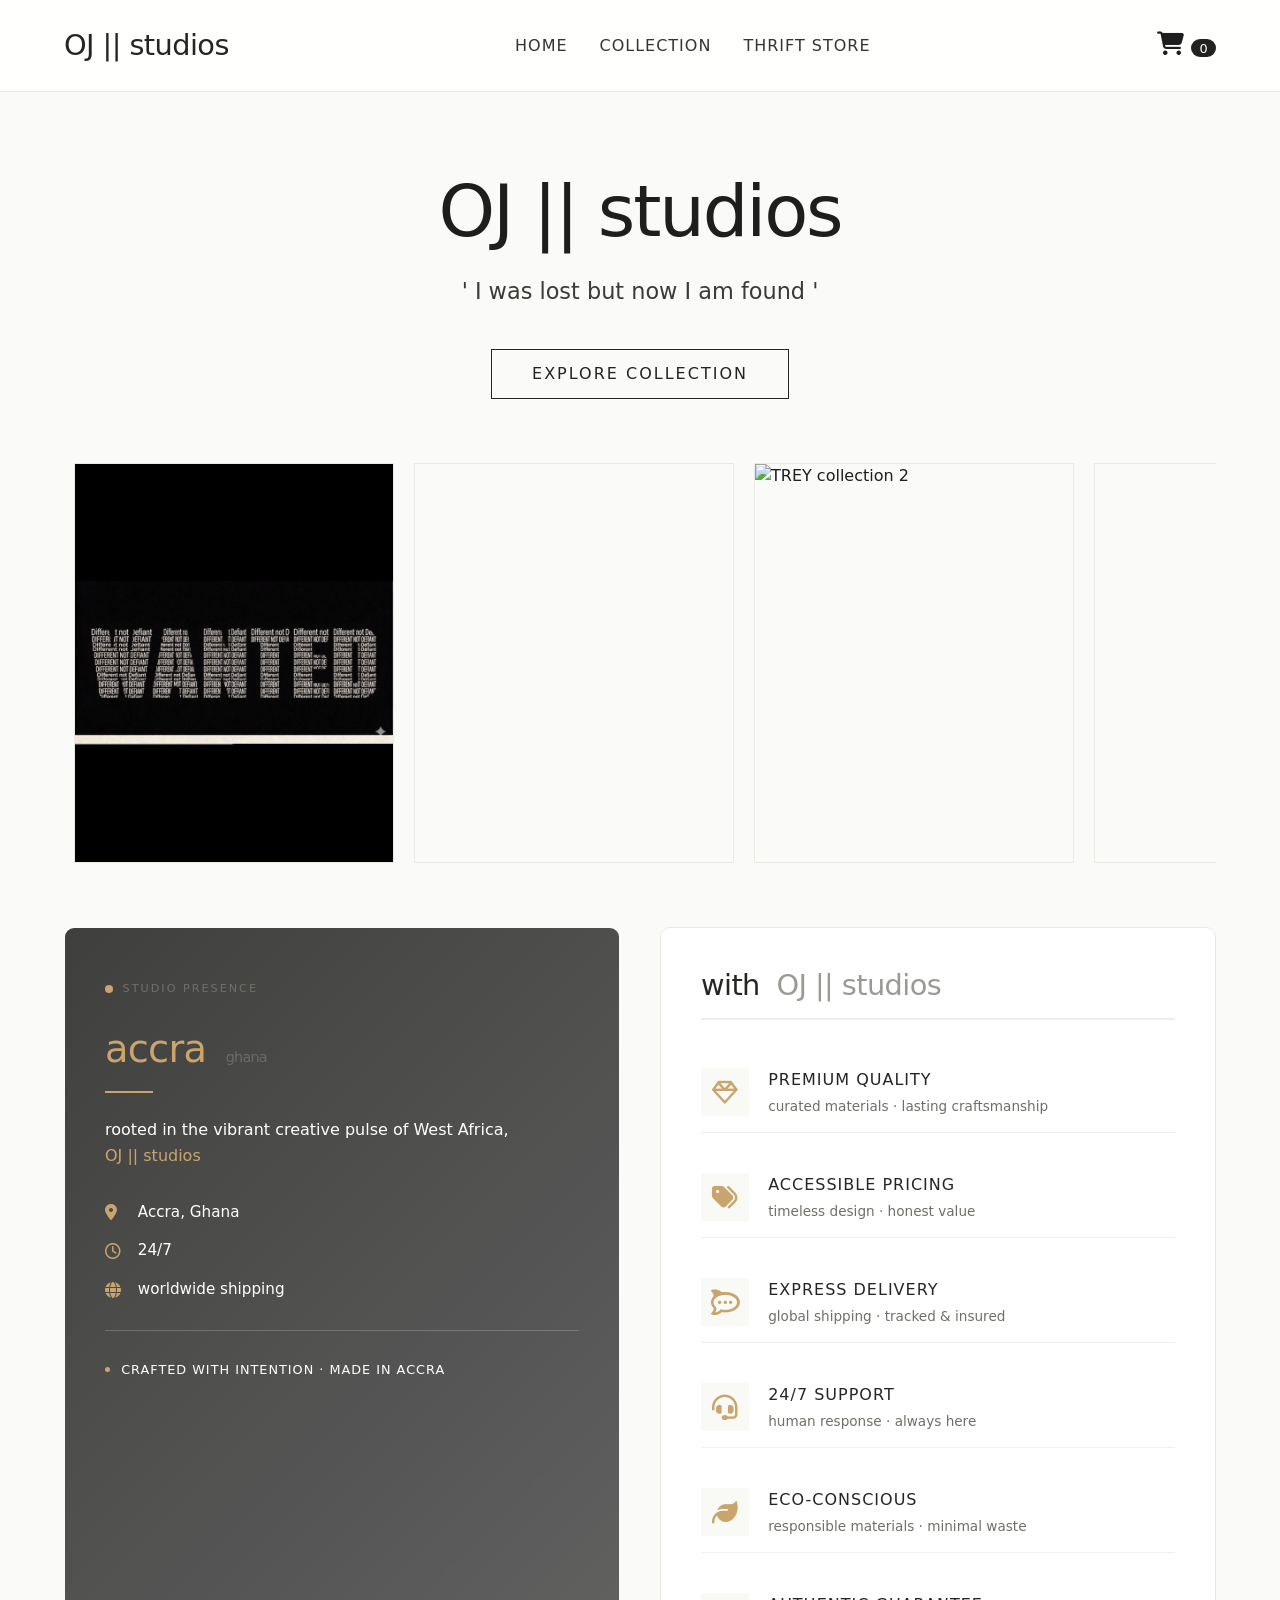
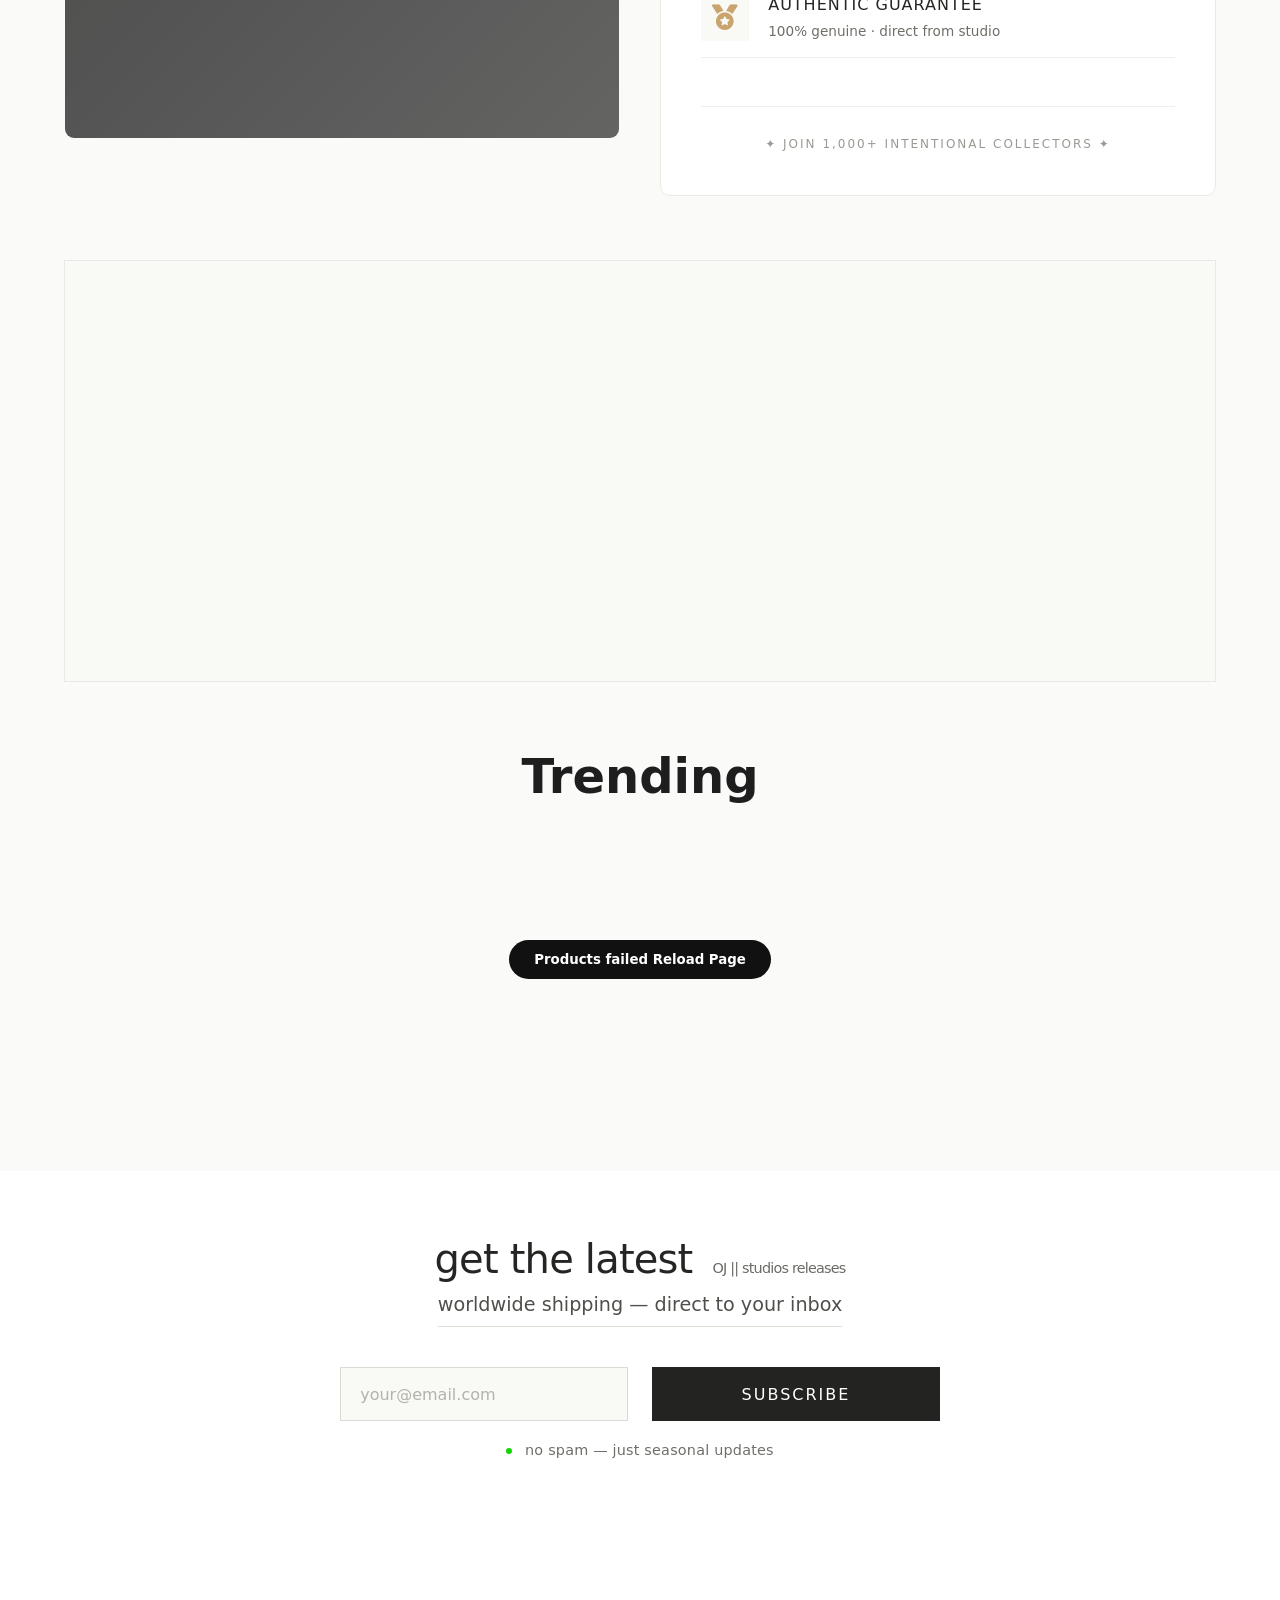
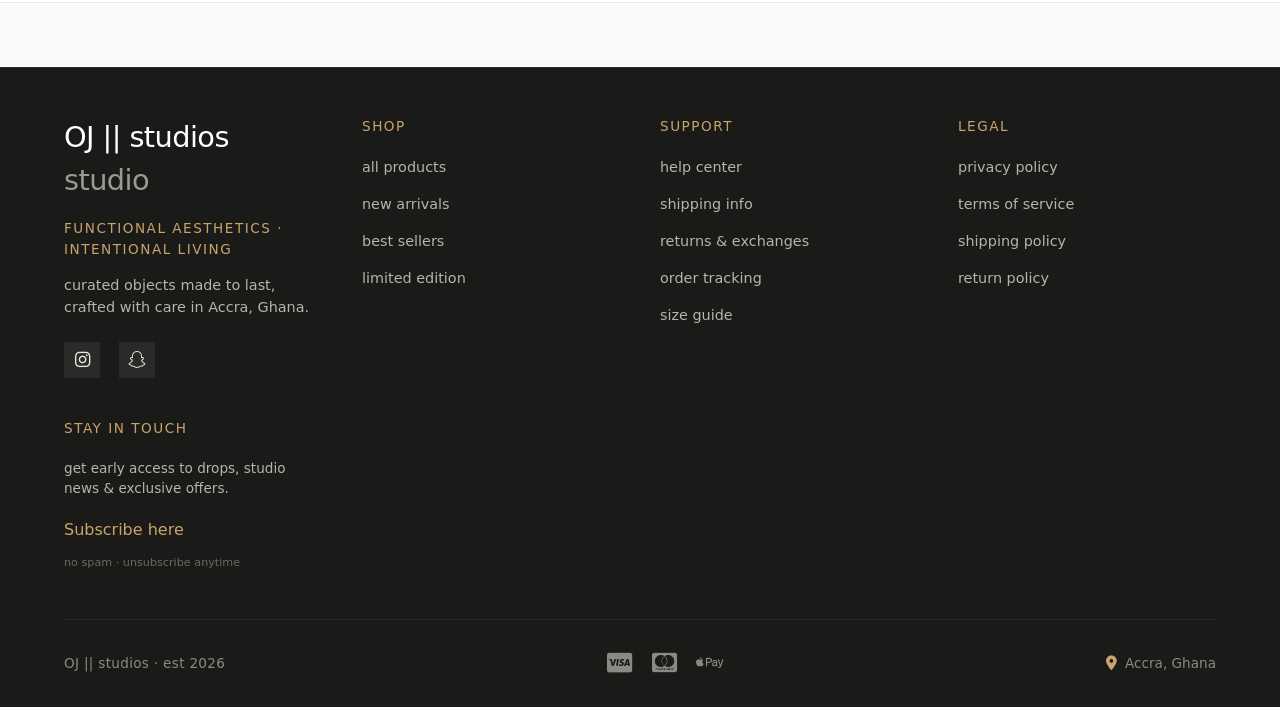
==== commit 10f001f1: "i dont even know what vercel try to do to my repo bruh" ====
--- a/index.html
+++ b/index.html
@@ -1,1563 +1,3 @@
-
-<!DOCTYPE html>
-<html lang="en">
-  <head>
-    <meta charset="UTF-8" />
-    <meta
-      name="viewport"
-      content="width=device-width, initial-scale=1.0, maximum-scale=5.0"
-    />
-        <!-- EmailJS -->
-        <script
-        type="text/javascript"
-        src="https://cdn.jsdelivr.net/npm/@emailjs/browser@4/dist/email.min.js"
-      ></script>
-    <!-- Vercel Speed Insights -->
-    <script type="module">
-      import { injectSpeedInsights } from 'https://cdn.jsdelivr.net/npm/@vercel/speed-insights@1/+esm';
-      injectSpeedInsights();
-    </script>
-    <title>OJ || studios</title>
-    <script src="https://unpkg.com/aos@2.3.1/dist/aos.js"></script>
-    <link href="https://unpkg.com/aos@2.3.1/dist/aos.css" rel="stylesheet">
-    <link
-      rel="stylesheet"
-      href="https://cdnjs.cloudflare.com/ajax/libs/font-awesome/6.5.1/css/all.min.css"
-    />
-    <link rel="stylesheet" href="style.css" />
-  </head>
-  <body>
-    <!-- navigation -->
-    <nav class="navbar">
-      <div data-aos="fade-right" class="logo">OJ || studios </div>
-      <div class="nav-links" data-aos="fade-down">
-        <a href="#" data-page="home">Home</a>
-        <a href="#" data-page="products">Collection</a>
-        <a href="#" data-page="thrift" >Thrift Store</a>
-        
-      </div>
-      <div data-aos="fade-left" class="cart-icon" data-page="cart">
-        <i class="fa-solid fa-cart-shopping"></i></i>
-        <span id="cart-count">0</span>
-      </div>
-    </nav>
-
-    <!-- PAGES -->
-    <section id="home" class="page active-page">
-      <div class="hero" data-aos="zoom-in-up">
-        <h1>OJ || studios</h1>
-        <p>Made in GH. Shipping Worldwide.</p>
-        <button class="btn" data-page="products">explore collection</button>
-      </div>
-
-
-      <!--TREY location + features combined section -->
-<div id="locfeat" class="trey-location-features">
-  <!-- Left side: Location card  -->
-  <div class="trey-location-card" data-aos="fade-up">
-      <div class="location-badge">
-          <span class="badge-dot"></span>
-          <span class="badge-text">studio presence</span>
-      </div>
-      
-      <h3 class="location-title">
-          <span class="title-accent">accra</span>
-          <span class="title-light">ghana</span>
-      </h3>
-      
-      <div class="location-divider"></div>
-      
-      <p class="location-description">
-          rooted in the vibrant creative pulse of West Africa,<br>
-          <b>OJ || studios</b>
-      </p>
-      
-      <div class="location-details">
-          <div class="detail-row">
-              <i class="fa-solid fa-location-dot"></i>
-              <span>Accra, Ghana</span>
-          </div>
-          <div class="detail-row">
-              <i class="fa-regular fa-clock"></i>
-              <span>24/7</span>
-          </div>
-          <div class="detail-row">
-              <i class="fa-solid fa-globe"></i>
-              <span>worldwide shipping</span>
-          </div>
-      </div>
-
-      <div class="location-footer">
-          <div class="studio-ethos">
-              <span class="ethos-dot"></span>
-              <span>crafted with intention · made in accra</span>
-          </div>
-      </div>
-  </div>
-
-  <!--  Brand features grid -->
-  <div class="trey-features-grid" data-aos="fade-left">
-      <h3 class="features-heading">
-          <span class="heading-accent">with </span>
-          <span class="heading-light">OJ || studios</span>
-      </h3>
-      
-      <div class="features-container">
-          <!-- Quality feature -->
-          <div class="feature-item">
-              <div class="feature-icon">
-                  <i class="fa-regular fa-gem"></i>
-              </div>
-              <div class="feature-content">
-                  <h4 class="feature-title">premium quality</h4>
-                  <p class="feature-desc">curated materials · lasting craftsmanship</p>
-              </div>
-          </div>
-          
-          <!-- Affordable feature -->
-          <div class="feature-item">
-              <div class="feature-icon">
-                <i class="fa-solid fa-tags"></i>
-              </div>
-              <div class="feature-content">
-                  <h4 class="feature-title">accessible pricing</h4>
-                  <p class="feature-desc">timeless design · honest value</p>
-              </div>
-          </div>
-          
-          <!-- Fast shipping feature -->
-          <div class="feature-item">
-              <div class="feature-icon">
-                <i class="fa-brands fa-rocketchat"></i>
-              </div>
-              <div class="feature-content">
-                  <h4 class="feature-title">express delivery</h4>
-                  <p class="feature-desc">global shipping · tracked & insured</p>
-              </div>
-          </div>
-          
-          <!-- 24/7 Support feature -->
-          <div class="feature-item">
-              <div class="feature-icon">
-                <i class="fa-solid fa-headset"></i>
-              </div>
-              <div class="feature-content">
-                  <h4 class="feature-title">24/7 support</h4>
-                  <p class="feature-desc">human response · always here</p>
-              </div>
-          </div>
-          
-          <!-- Sustainable feature -->
-          <div class="feature-item">
-              <div class="feature-icon">
-                <i class="fa-solid fa-leaf"></i>
-              </div>
-              <div class="feature-content">
-                  <h4 class="feature-title">eco-conscious</h4>
-                  <p class="feature-desc">responsible materials · minimal waste</p>
-              </div>
-          </div>
-          
-          <!-- Authentic feature -->
-          <div class="feature-item">
-              <div class="feature-icon">
-                <i class="fa-solid fa-medal"></i>
-              </div>
-              <div class="feature-content">
-                  <h4 class="feature-title">authentic guarantee</h4>
-                  <p class="feature-desc">100% genuine · direct from studio</p>
-              </div>
-          </div>
-      </div>
-      
-      <div class="features-footer">
-          <span class="footer-badge">✦ join 1,000+ intentional collectors ✦</span>
-      </div>
-  </div>
-</div>
-
-
-
-  <!--Map-->
-  <div class="map-container" data-aos="fade-up">
-    <iframe 
-        class="trey-map-iframe"
-        src="https://www.google.com/maps/embed?pb=!1m18!1m12!1m3!1d127066.72272953182!2d-0.2621327771020004!3d5.591373810816487!2m3!1f0!2f0!3f0!3m2!1i1024!2i768!4f13.1!3m3!1m2!1s0xfdf9084b2b7a773%3A0xbed14ed8650e2dd3!2sAccra%2C%20Ghana!5e0!3m2!1sen!2suk!4v1774107995158!5m2!1sen!2suk" 
-        allowfullscreen="" 
-        loading="lazy" 
-        referrerpolicy="no-referrer-when-downgrade">
-    </iframe>
-</div>  
-      <div class="featured-grid" id="home-featured">
-        <!-- dynamic featured from JS -->
-      </div>
-    </section>
-
-
-        <!-- === TREY coming soon - third-party thrift brand === -->
-<div class=" page trey-coming-soon" id="thrift">
-  <div class="soon-content">
-      <div class="soon-badge">
-          <span class="badge-icon">⚬</span>
-          <span class="badge-text">partner drop</span>
-      </div>
-      
-      <div class="soon-main">
-          <div class="soon-icon">
-              <i class="fa-regular fa-hand-peace"></i>
-          </div>
-          <h3 class="soon-title">
-              <span class="title-main">thrift collective</span>
-              <span class="title-light">in collaboration</span>
-          </h3>
-          
-          <div class="soon-divider"></div>
-          
-          <p class="soon-description">
-              a curated selection of vintage and pre-loved pieces<br>
-              
-          </p>
-          
-          <div class="soon-countdown">
-              <div class="countdown-badge">
-                  <span class="countdown-dot"></span>
-                  <span class="countdown-text">coming soon </span>
-              </div>
-          </div>
-      </div>
-      
-      <div class="soon-footer">
-          <div class="footer-note">
-              <i class="fa-regular fa-clock"></i>
-              <span>sign up for early access</span>
-          </div>
-          <div class="footer-dot"></div>
-      </div>
-  </div>
-</div>
-
-
-    <!--PRODUCTS SECTION-->
-
-    <section id="products" class="page">
-      <h2 class="section-title">OJ || studios Merch</h2>
-      <div class="products-grid" id="products-grid"></div>
-    </section>
-    
-<!--PRODUCTS-DETAIL SECTION-->
-    <section id="product-detail" class="page">
-      <div class="back-link" id="back-to-products">
-        <i class="fa-solid fa-arrow-left"></i></i> back to products
-      </div>
-      <div id="detail-container" class="detail-wrapper"></div>
-    </section>
-
-    <!--Cart-->
-
-    <section id="cart" class="page">
-      <h2 id="cartname" class="section-title">your cart</h2>
-      <div class="cart-container" id="cart-container"></div>
-    </section>
-
-    <section id="gallery" class="page">
-      <h2 class="section-title">OJ || studios Lens</h2>
-      <div class="gallery-grid" id="gallery-grid">
-        <!-- placeholder images, will keep as is (can also be replaced) -->
-        <img src="https://static.nike.com/a/images/t_web_pw_592_v2/f_auto/50728167-e683-4f00-98c0-5718c32469b9/M+NK+DF+NAC+FLEECE+PO+HOODIE.png" alt="gallery 1" />
-        <img src="https://static.nike.com/a/images/t_web_pw_592_v2/f_auto/ece9d068-79b5-48bb-bb60-19821225fffc/M+NK+DF+NAC+FLC+SLVLS+HOODIE.png" alt="gallery 2" />
-        <img src="https://static.nike.com/a/images/t_web_pw_592_v2/f_auto/3d9032fa-7103-419e-ab7b-444e965c96fd/M+NK+DF+NAC+FLEECE+PO+HOODIE.png" alt="gallery 3" />
-        <img src="https://static.nike.com/a/images/t_web_pw_592_v2/f_auto/85d955dc-8bb5-4817-9fec-12699ef49b1a/M+NP+DF+NPT+MIDLAYER+HOODIE.png" alt="gallery 4" />
-        <img src="https://static.nike.com/a/images/t_web_pw_592_v2/f_auto/70c5dbb1-4439-401c-82fa-d56def4d0270/M+NK+DF+TEE+RLGD+RESET.png" alt="gallery 5" />
-        <img src="https://static.nike.com/a/images/t_web_pw_592_v2/f_auto/88e9b551-7145-4e1d-96ea-df2ef74b7a00/M+NK+DF+TEE+RLGD+LS+RESET.png" alt="gallery 6" />
-        <img src="https://static.nike.com/a/images/t_web_pw_592_v2/f_auto/4ba2c043-9d40-4209-8eb7-23afd024540f/M+NK+DF+TEE+RLGD+SL+RESET.png" alt="gallery 7" />
-        <img src="https://static.nike.com/a/images/t_web_pw_592_v2/f_auto/815ebfa2-a1a2-4074-a1d1-476ce4c83258/M+NK+DF+UV+HYVERSE+SS+GFX.png" alt="gallery 8" />
-      </div>
-    </section>
-
-  
-
-  <!--Contact-->
-
-  <!-- TREY contact form -->
-  <section id="contact" class="page">
-<div class=" trey-contact-section">
-  <div class="contact-container">
-      <div class="contact-header">
-          <span class="contact-badge">get in touch</span>
-          <h2 class="contact-title">reach <span class="title-accent">OJ || studios</span></h2>
-          <div class="contact-divider"></div>
-          <p class="contact-subtitle">inquiries, collaborations, or just to say hello — we'd love to hear from you.</p>
-      </div>
-      
-      <div class="contact-wrapper">
-          <!-- Contact form -->
-          <form class="trey-contact-form" id="treyContactForm" onsubmit="event.preventDefault(); ">
-              <div class="form-row">
-                  <div class="form-group">
-                      <label for="fullname">full name <span class="required">*</span></label>
-                      <input type="text" id="fullname" name="fullname" placeholder="James Wright" required>
-                      <span class="focus-border"></span>
-                  </div>
-                  <div class="form-group">
-                      <label for="contact-email">email address <span class="required">*</span></label>
-                      <input type="email" id="contact-email" name="email" placeholder="hello@trey.studio" required>
-                      <span class="focus-border"></span>
-                  </div>
-              </div>
-              
-              <div class="form-row">
-                  <div class="form-group">
-                      <label for="phone">phone number</label>
-                      <input type="tel" id="phone" name="phone" placeholder="+233 XX XXX XXXX">
-                      <span class="focus-border"></span>
-                  </div>
-                  <div class="form-group">
-                      <label for="subject">subject <span class="required">*</span></label>
-                      <select id="subject" name="subject" required>
-                          <option value="" disabled selected>select inquiry type</option>
-                          <option value="general">general inquiry</option>
-                          <option value="order">order support</option>
-                          <option value="returns">returns & exchanges</option>
-                          <option value="wholesale">wholesale / bulk</option>
-                          <option value="collab">collaboration</option>
-                          <option value="press">press & media</option>
-                      </select>
-                      <span class="focus-border"></span>
-                  </div>
-              </div>
-              
-              <div class="form-group full-width">
-                  <label for="message">your message <span class="required">*</span></label>
-                  <textarea id="message" name="message" rows="5" placeholder="tell us about your inquiry, project, or feedback..." required></textarea>
-                  <span class="focus-border"></span>
-              </div>
-              
-              <div class="form-group full-width checkbox-group">
-                  <label class="checkbox-label">
-                      <input type="checkbox" name="newsletter" checked>
-                      <span class="checkmark"></span>
-                      <span class="checkbox-text">subscribe to studio updates & early access</span>
-                  </label>
-              </div>
-              
-              <button type="submit" class="contact-submit">
-                  <span>send message</span>
-                  <i class="fa-regular fa-arrow-right"></i>
-              </button>
-              
-              <p class="form-note">* required fields · we respond within 24-48 hours</p>
-          </form>
-          
-          <!-- Contact info sidebar -->
-          <div class="contact-info-sidebar">
-              <div class="info-card">
-                  <div class="info-icon">
-                      <i class="fa-regular fa-envelope"></i>
-                  </div>
-                  <h4>email us</h4>
-                  <a href="supportblacksheep@gmail.com">supportblacksheep@gmail.com</a>
-              </div>
-              
-              <div class="info-card">
-                  <div class="info-icon">
-                      <i class="fa-regular fa-phone"></i>
-                  </div>
-                  <h4>call us</h4>
-                  <a href="tel:+233555123456">+233 (0) 55 512 3456</a>
-                  <p class="info-hours">247</p>
-              </div>
-              
-              <div class="info-card">
-                  <div class="info-icon">
-                      <i class="fa-regular fa-location-dot"></i>
-                  </div>
-                  <h4>visit studio</h4>
-                  <p><br>Accra · Ghana</p>
-                  <a href="#" class="map-link">view on map <i class="fa-regular fa-arrow-up-right-from-squares"></i></a>
-              </div>
-              
-             
-              </div>
-              
-              <div class="info-card response-badge">
-                  <div class="badge-content">
-                      <i class="fa-regular fa-clock"></i>
-                      <span>typically replies within<br><strong>2-4 hours</strong></span>
-                  </div>
-              </div>
-          </div>
-      </div>
-  </div>
-</div>
-
-</section>
-
-
-<!--=== SHIPPING =====-->
-
-<!-- === TREY shipping information section === -->
-<section id="shipping" class=" page trey-shipping-section">
-  <div class="shipping-container">
-      <div class="shipping-header">
-          <span class="shipping-badge">delivery info</span>
-          <h2 class="shipping-title">shipping <span class="title-accent">& delivery</span></h2>
-          <div class="shipping-divider"></div>
-          <p class="shipping-subtitle">worldwide shipping from our Accra studio — crafted with care, delivered with intention.</p>
-      </div>
-      
-      <div class="shipping-grid">
-          <!-- Shipping methods card -->
-          <div class="shipping-card">
-              <div class="card-icon">
-                <i class="fa-solid fa-truck"></i>
-              </div>
-              <h3 class="card-title">shipping methods</h3>
-              
-<div class="dhl-note">
-  <img src="https://upload.wikimedia.org/wikipedia/commons/a/ac/DHL_Logo.svg" alt="DHL" style="height: 24px;">
-  <div class="dhl-details">
-      <strong>DHL Express — 1-3 business days</strong>
-      <span>fully tracked door-to-door delivery to all European destinations</span>
-  </div>
-</div>
-              <div class="shipping-methods">
-                  <div class="method-item">
-                      <div class="method-name">
-                          <span class="method-badge">standard</span>
-                          <span class="method-time">5-8 business days</span>
-                      </div>
-                      <div class="method-price">$9.99</div>
-                  </div>
-                  <div class="method-item">
-                      <div class="method-name">
-                          <span class="method-badge">express</span>
-                          <span class="method-time">2-4 business days</span>
-                      </div>
-                      <div class="method-price">$19.99</div>
-                  </div>
-                  <div class="method-item">
-                      <div class="method-name">
-                          <span class="method-badge">priority</span>
-                          <span class="method-time">1-2 business days</span>
-                      </div>
-                      <div class="method-price">$29.99</div>
-                  </div>
-              </div>
-              <div class="free-shipping">
-                <i class="fa-solid fa-gift"></i>
-                  <span>free standard shipping on orders over $150</span>
-              </div>
-          </div>
-          
-          <!-- Delivery zones card -->
-          <div class="shipping-card">
-              <div class="card-icon">
-                <i class="fa-solid fa-globe"></i>
-              </div>
-              <h3 class="card-title">delivery zones</h3>
-              <div class="zones-list">
-                  <div class="zone-item">
-                      <span class="zone-name">West Africa</span>
-                      <span class="zone-time">3-5 business days</span>
-                  </div>
-                  <div class="zone-item">
-                      <span class="zone-name">North America</span>
-                      <span class="zone-time">5-7 business days</span>
-                  </div>
-                  <div class="zone-item">
-                      <span class="zone-name">Europe</span>
-                      <span class="zone-time">5-8 business days</span>
-                  </div>
-                  <div class="zone-item">
-                      <span class="zone-name">Asia & Pacific</span>
-                      <span class="zone-time">7-10 business days</span>
-                  </div>
-                  <div class="zone-item">
-                      <span class="zone-name">Rest of World</span>
-                      <span class="zone-time">10-14 business days</span>
-                  </div>
-              </div>
-          </div>
-          
-          <!-- Order processing card -->
-          <div class="shipping-card">
-              <div class="card-icon">
-                  <i class="fa-regular fa-clock"></i>
-              </div>
-              <h3 class="card-title">order processing</h3>
-              <div class="processing-info">
-                  <div class="info-item">
-                      <i class="fa-regular fa-check-circle"></i>
-                      <span>orders placed before 1pm GMT ship same day</span>
-                  </div>
-                  <div class="info-item">
-                      <i class="fa-regular fa-check-circle"></i>
-                      <span>24-48 hour handling time for made-to-order items</span>
-                  </div>
-                  <div class="info-item">
-                      <i class="fa-regular fa-check-circle"></i>
-                      <span>tracking number provided via email</span>
-                  </div>
-                  <div class="info-item">
-                      <i class="fa-regular fa-check-circle"></i>
-                      <span>signature required for orders over $300</span>
-                  </div>
-              </div>
-          </div>
-          
-          <!-- Additional info card -->
-          <div class="shipping-card">
-              <div class="card-icon">
-                  <i class="fa-regular fa-envelope"></i>
-              </div>
-              <h3 class="card-title">shipping notes</h3>
-              <ul class="shipping-notes">
-                  <li><i class="fa-regular fa-location-dot"></i> we ship to all countries worldwide</li>
-                  <li><i class="fa-regular fa-receipt"></i> customs duties calculated at checkout</li>
-                  <li><i class="fa-regular fa-box"></i> eco-friendly packaging — 100% recyclable</li>
-                  <li><i class="fa-regular fa-phone"></i> need help? <a href="#" data-page="contact">contact support</a> for tracking assistance</li>
-              </ul>
-              <div class="holiday-note">
-                  <i class="fa-regular fa-calendar"></i>
-                  <span>holiday shipping: order by dec 15 for guaranteed delivery</span>
-              </div>
-          </div>
-      </div>
-      
-      <!-- Shipping policy footer -->
-      <div class="shipping-footer">
-          <div class="policy-badge">
-            <i class="fa-solid fa-shield"></i>
-              <span>fully insured shipping</span>
-          </div>
-          <div class="policy-badge">
-            <i class="fa-solid fa-truck-fast"></i>
-              <span>10-day returns</span>
-          </div>
-          <div class="policy-badge">
-            <i class="fa-solid fa-headset"></i>
-              <span>dedicated support</span>
-          </div>
-      </div>
-      
-      <div class="disclaimer">
-          <p>* shipping times are estimates and may vary due to customs clearance or carrier delays. tracking available for all orders.</p>
-      </div>
-  </div>
-</section>
-
-
-<!-- === TREY returns & exchanges section === -->
-<section id="returns" class="page trey-returns-section">
-  <div class="returns-container">
-      <div class="returns-header">
-          <span class="returns-badge">easy returns</span>
-          <h2 class="returns-title">returns & <span class="title-accent">exchanges</span></h2>
-          <div class="returns-divider"></div>
-          <p class="returns-subtitle">shop with confidence — we make returns simple, transparent, and hassle-free.</p>
-      </div>
-      
-      <div class="returns-grid">
-          <!-- Policy overview card -->
-          <div class="returns-card policy-card">
-              <div class="card-icon">
-                <i class="fa-solid fa-arrow-rotate-left"></i>
-              </div>
-              <h3 class="card-title">10-day return policy</h3>
-              <p class="card-description">not completely satisfied? we accept returns within 10 days of delivery for a full refund or exchange.</p>
-              <div class="policy-highlight">
-                  <i class="fa-regular fa-circle-check"></i>
-                  <span>items must be unused, unworn, with original tags attached</span>
-              </div>
-              <div class="policy-highlight">
-                  <i class="fa-regular fa-circle-check"></i>
-                  <span>original packaging required for all returns</span>
-              </div>
-              <div class="policy-highlight">
-                  <i class="fa-regular fa-circle-check"></i>
-                  <span>proof of purchase (order number or email) required</span>
-              </div>
-          </div>
-          
-          <!-- Non-returnable items card -->
-          <div class="returns-card">
-              <div class="card-icon">
-                <i class="fa-solid fa-ban"></i>
-              </div>
-              <h3 class="card-title">non-returnable items</h3>
-              <ul class="exclusions-list">
-                  <li><i class="fa-regular fa-tag"></i> final sale & clearance items</li>
-                  <li><i class="fa-regular fa-clock"></i> items marked "final sale" at checkout</li>
-                  <li><i class="fa-regular fa-gift"></i> gift cards & store credit</li>
-                  <li><i class="fa-regular fa-hand-sparkles"></i> personalized or custom-made pieces</li>
-                  <li><i class="fa-regular fa-soap"></i> intimate apparel & undergarments</li>
-              </ul>
-          </div>
-          
-          <!-- How to return card -->
-          <div class="returns-card steps-card">
-              <div class="card-icon">
-                <i class="fa-solid fa-list-check"></i>
-              </div>
-              <h3 class="card-title">how to return</h3>
-              <div class="steps-list">
-                  <div class="step-item">
-                      <span class="step-number">01</span>
-                      <div class="step-content">
-                          <h4>start your return</h4>
-                          <p>email us at <a href="mailto:returns@trey.studio">returns@trey.studio</a> with your order number</p>
-                      </div>
-                  </div>
-                  <div class="step-item">
-                      <span class="step-number">02</span>
-                      <div class="step-content">
-                          <h4>pack your items</h4>
-                          <p>securely pack items with original packaging and tags</p>
-                      </div>
-                  </div>
-                  <div class="step-item">
-                      <span class="step-number">03</span>
-                      <div class="step-content">
-                          <h4>ship to us</h4>
-                          <p>send to our Accra studio — we'll provide shipping instructions</p>
-                      </div>
-                  </div>
-                  <div class="step-item">
-                      <span class="step-number">04</span>
-                      <div class="step-content">
-                          <h4>receive refund</h4>
-                          <p>refund processed within 5-7 business days of receipt</p>
-                      </div>
-                  </div>
-              </div>
-          </div>
-          
-          <!-- Shipping costs & timing card -->
-          <div class="returns-card">
-              <div class="card-icon">
-                <i class="fa-solid fa-truck-arrow-right"></i>
-              </div>
-              <h3 class="card-title">return shipping costs</h3>
-              <div class="cost-details">
-                  <div class="cost-item">
-                      <span class="cost-label">defective or incorrect item</span>
-                      <span class="cost-value">free return shipping</span>
-                  </div>
-                  <div class="cost-item">
-                      <span class="cost-label">change of mind / size exchange</span>
-                      <span class="cost-value">customer responsible</span>
-                  </div>
-                  <div class="cost-divider"></div>
-                  <div class="timing-note">
-                      <i class="fa-regular fa-clock"></i>
-                      <span>refunds processed within 5-7 business days after return is received</span>
-                  </div>
-              </div>
-          </div>
-      </div>
-      
-      <!-- Exchange information -->
-      <div class="exchange-section">
-          <div class="exchange-header">
-            <i class="fa-solid fa-gauge-simple"></i>
-              <h3>exchanges made simple</h3>
-          </div>
-          <div class="exchange-content">
-              <p>want a different size or color? start an exchange and we'll reserve your new item while we process your return.</p>
-              <ul class="exchange-features">
-                  <li><i class="fa-solid fa-bolt"></i></i> express exchange option — we ship your new item within 24 hours</li>
-                  <li><i class="fa-solid fa-tags"></i> free size exchanges for domestic orders</li>
-                  <li><i class="fa-solid fa-envelopes-bulk"></i> email <a href="mailto:exchanges@trey.studio">exchanges@trey.studio</a> for priority assistance</li>
-              </ul>
-          </div>
-      </div>
-      
-      <!-- Returns footer with contact -->
-      <div class="returns-footer">
-          <div class="contact-support">
-            <i class="fa-solid fa-ticket-simple"></i>
-              <div class="support-details">
-                  <strong>need help with your return?</strong>
-                  <span>our support team is here for you</span>
-                  <a href="mailto:support@trey.studio">support@trey.studio</a>
-                  <span class="support-hours">mon-fri · 9am - 6pm GMT</span>
-              </div>
-          </div>
-          <div class="faq-link">
-              <i class="fa-regular fa-circle-question"></i>
-              <a href="#">view return policy FAQ</a>
-          </div>
-      </div>
-      
-      <div class="disclaimer">
-          <p>* original shipping fees are non-refundable unless the return is due to a defect or error on our part. customers are responsible for return shipping costs unless otherwise noted.</p>
-      </div>
-  </div>
-</section>
-
-
-
-<!-- === TREY order tracking section === -->
-<section id="tracking" class=" page trey-tracking-section">
-  <div class="tracking-container">
-      <div class="tracking-header">
-          <span class="tracking-badge">stay updated</span>
-          <h2 class="tracking-title">order <span class="title-accent">tracking</span></h2>
-          <div class="tracking-divider"></div>
-          <p class="tracking-subtitle">enter your order number and email to track your shipment in real-time.</p>
-      </div>
-      
-      <!-- Tracking form -->
-      <div class="tracking-form-wrapper">
-          <form class="trey-tracking-form" id="orderTrackingForm" onsubmit="event.preventDefault(); trackOrder();">
-              <div class="form-row">
-                  <div class="form-group">
-                      <label for="order-number">order number <span class="required">*</span></label>
-                      <input type="text" id="order-number" name="order-number" placeholder="e.g., TREY-12345" required>
-                      <span class="focus-border"></span>
-                  </div>
-                  <div class="form-group">
-                      <label for="tracking-email">email address <span class="required">*</span></label>
-                      <input type="email" id="tracking-email" name="email" placeholder="your@email.com" required>
-                      <span class="focus-border"></span>
-                  </div>
-                  <div class="form-group submit-group">
-                      <button type="submit" class="tracking-submit">
-                          <span>track order</span>
-                          <i class="fa-regular fa-arrow-right"></i>
-                      </button>
-                  </div>
-              </div>
-              <p class="form-note">don't have an order number? <a href="#" data-page="contact">contact support</a> for assistance</p>
-          </form>
-      </div>
-      
-      <!-- Tracking result container (hidden by default, shows after tracking) -->
-      <div id="tracking-result" class="tracking-result" style="display: none;">
-          <!-- Dynamic content will appear here -->
-      </div>
-      
-      <!-- Tracking information cards (static info) -->
-      <div class="tracking-info-grid">
-          <div class="info-card">
-              <div class="card-icon">
-                  <i class="fa-regular fa-truck-fast"></i>
-              </div>
-              <h3>shipping partners</h3>
-              <p>we partner with DHL Express, FedEx, and local carriers for reliable worldwide delivery.</p>
-              <div class="partner-logos">
-                  <span>DHL</span>
-                  <span>FedEx</span>
-                  <span>EMS</span>
-              </div>
-          </div>
-          
-          <div class="info-card">
-              <div class="card-icon">
-                  <i class="fa-regular fa-clock"></i>
-              </div>
-              <h3>delivery times</h3>
-              <ul class="times-list">
-                  <li><span>West Africa:</span> 3-5 days</li>
-                  <li><span>Europe:</span> 5-8 days</li>
-                  <li><span>North America:</span> 5-7 days</li>
-                  <li><span>Rest of World:</span> 7-14 days</li>
-              </ul>
-          </div>
-          
-          <div class="info-card">
-              <div class="card-icon">
-                  <i class="fa-regular fa-envelope"></i>
-              </div>
-              <h3>tracking updates</h3>
-              <p>once your order ships, you'll receive:</p>
-              <ul class="updates-list">
-                  <li><i class="fa-regular fa-envelope"></i> confirmation email with tracking link</li>
-                  <li><i class="fa-regular fa-mobile"></i> SMS updates (optional)</li>
-                  <li><i class="fa-regular fa-bell"></i> delivery day notifications</li>
-              </ul>
-          </div>
-          
-          <div class="info-card">
-              <div class="card-icon">
-                  <i class="fa-regular fa-circle-question"></i>
-              </div>
-              <h3>need help?</h3>
-              <p>tracking not updating? our support team is here to help.</p>
-              <a href="#" data-page="contact" class="help-link">contact support <i class="fa-regular fa-arrow-right"></i></a>
-          </div>
-      </div>
-      
-      <!-- FAQ section -->
-      <div class="tracking-faq">
-          <h3 class="faq-title">frequently asked questions</h3>
-          <div class="faq-grid">
-              <div class="faq-item">
-                  <button class="faq-question">
-                      <span>how long until my tracking number activates?</span>
-                      <i class="fa-regular fa-chevron-down"></i>
-                  </button>
-                  <div class="faq-answer">
-                      <p>tracking numbers typically activate within 24-48 hours after your order ships. if it's been longer than 3 days, please contact our support team.</p>
-                  </div>
-              </div>
-              <div class="faq-item">
-                  <button class="faq-question">
-                      <span>what if my package shows "delivered" but i haven't received it?</span>
-                      <i class="fa-regular fa-chevron-down"></i>
-                  </button>
-                  <div class="faq-answer">
-                      <p>please check with neighbors or building management first. if still missing, contact us within 48 hours and we'll initiate an investigation with the carrier.</p>
-                  </div>
-              </div>
-              <div class="faq-item">
-                  <button class="faq-question">
-                      <span>can i change my shipping address after ordering?</span>
-                      <i class="fa-regular fa-chevron-down"></i>
-                  </button>
-                  <div class="faq-answer">
-                      <p>address changes can be requested within 2 hours of placing your order. after that, the order may have already been processed for shipping.</p>
-                  </div>
-              </div>
-              <div class="faq-item">
-                  <button class="faq-question">
-                      <span>do you offer international tracking?</span>
-                      <i class="fa-regular fa-chevron-down"></i>
-                  </button>
-                  <div class="faq-answer">
-                      <p>yes! all international orders include full tracking from dispatch to delivery, with updates at every stage of the journey.</p>
-                  </div>
-              </div>
-          </div>
-      </div>
-  </div>
-</section>
-
-
-
-
-<!-- === TREY size guide section === -->
-<section id="size" class="page trey-sizeguide-section">
-  <div class="sizeguide-container">
-      <div class="sizeguide-header">
-          <span class="sizeguide-badge">find your fit</span>
-          <h2 class="sizeguide-title">size <span class="title-accent">guide</span></h2>
-          <div class="sizeguide-divider"></div>
-          <p class="sizeguide-subtitle">choose the perfect size with our detailed measurement guide — crafted for comfort and precision.</p>
-      </div>
-      
-      <!-- Category selector -->
-      <div class="category-tabs">
-          <button class="cat-btn active" data-category="apparel">apparel</button>
-          <button class="cat-btn" data-category="footwear">footwear</button>
-          <button class="cat-btn" data-category="accessories">accessories</button>
-      </div>
-      
-      <!-- Apparel size chart -->
-      <div class="size-chart" id="apparel-chart">
-          <div class="chart-header">
-              <h3>apparel measurements (cm)</h3>
-              <p class="chart-note">all measurements are in centimeters — for best fit, measure a similar item you own</p>
-          </div>
-          <div class="table-responsive">
-              <table class="size-table">
-                  <thead>
-                      <tr>
-                          <th>size</th>
-                          <th>chest</th>
-                          <th>waist</th>
-                          <th>hips</th>
-                          <th>length (back)</th>
-                      </tr>
-                  </thead>
-                  <tbody>
-                      <tr><td>XS</td><td>86-89</td><td>69-72</td><td>86-89</td><td>66</td></tr>
-                      <tr><td>S</td><td>90-93</td><td>73-76</td><td>90-93</td><td>68</td></tr>
-                      <tr><td>M</td><td>94-97</td><td>77-80</td><td>94-97</td><td>70</td></tr>
-                      <tr><td>L</td><td>98-101</td><td>81-84</td><td>98-101</td><td>72</td></tr>
-                      <tr><td>XL</td><td>102-105</td><td>85-88</td><td>102-105</td><td>74</td></tr>
-                      <tr><td>XXL</td><td>106-109</td><td>89-92</td><td>106-109</td><td>76</td></tr>
-                  </tbody>
-              </table>
-          </div>
-      </div>
-      
-      <!-- Footwear size chart -->
-      <div class="size-chart" id="footwear-chart" style="display: none;">
-          <div class="chart-header">
-              <h3>footwear size conversion</h3>
-              <p class="chart-note">EU to US/UK conversion — if you're between sizes, we recommend sizing up for comfort</p>
-          </div>
-          <div class="table-responsive">
-              <table class="size-table">
-                  <thead>
-                      <tr>
-                          <th>EU</th>
-                          <th>US (men)</th>
-                          <th>US (women)</th>
-                          <th>UK</th>
-                          <th>foot length (cm)</th>
-                      </tr>
-                  </thead>
-                  <tbody>
-                      <tr><td>36</td><td>4</td><td>5</td><td>3.5</td><td>22.5</td></tr>
-                      <tr><td>37</td><td>4.5</td><td>6</td><td>4</td><td>23.0</td></tr>
-                      <tr><td>38</td><td>5.5</td><td>7</td><td>5</td><td>23.8</td></tr>
-                      <tr><td>39</td><td>6.5</td><td>8</td><td>6</td><td>24.5</td></tr>
-                      <tr><td>40</td><td>7</td><td>8.5</td><td>6.5</td><td>25.0</td></tr>
-                      <tr><td>41</td><td>8</td><td>9.5</td><td>7.5</td><td>25.8</td></tr>
-                      <tr><td>42</td><td>8.5</td><td>10</td><td>8</td><td>26.3</td></tr>
-                      <tr><td>43</td><td>9.5</td><td>11</td><td>9</td><td>27.0</td></tr>
-                      <tr><td>44</td><td>10.5</td><td>12</td><td>10</td><td>27.8</td></tr>
-                      <tr><td>45</td><td>11.5</td><td>13</td><td>11</td><td>28.5</td></tr>
-                  </tbody>
-              </table>
-          </div>
-      </div>
-      
-      <!-- Accessories size chart -->
-      <div class="size-chart" id="accessories-chart" style="display: none;">
-          <div class="chart-header">
-              <h3>accessories sizing</h3>
-              <p class="chart-note">hats, belts, and bags — find your perfect accessory fit</p>
-          </div>
-          <div class="accessories-grid">
-              <div class="accessory-card">
-                <i class="fa-solid fa-hat-cowboy"></i>
-                  <h4>hats</h4>
-                  <div class="hat-sizes">
-                      <div class="size-row"><span>S/M</span><span>55-57 cm</span></div>
-                      <div class="size-row"><span>M/L</span><span>57-59 cm</span></div>
-                      <div class="size-row"><span>L/XL</span><span>59-61 cm</span></div>
-                  </div>
-              </div>
-              <div class="accessory-card">
-                <i class="fa-solid fa-ribbon"></i>
-                  <h4>belts</h4>
-                  <div class="belt-sizes">
-                      <div class="size-row"><span>S</span><span>70-80 cm</span><span>28-32"</span></div>
-                      <div class="size-row"><span>M</span><span>80-90 cm</span><span>32-36"</span></div>
-                      <div class="size-row"><span>L</span><span>90-100 cm</span><span>36-40"</span></div>
-                      <div class="size-row"><span>XL</span><span>100-110 cm</span><span>40-44"</span></div>
-                  </div>
-                  <p class="accessory-note">measure from the buckle tip to the middle hole</p>
-              </div>
-              <div class="accessory-card">
-                <i class="fa-solid fa-bag-shopping"></i>
-                  <h4>bags</h4>
-                  <div class="bag-sizes">
-                      <div class="size-row"><span>mini</span><span>18 x 12 x 6 cm</span></div>
-                      <div class="size-row"><span>small</span><span>25 x 18 x 8 cm</span></div>
-                      <div class="size-row"><span>medium</span><span>32 x 24 x 12 cm</span></div>
-                      <div class="size-row"><span>large</span><span>40 x 30 x 15 cm</span></div>
-                  </div>
-              </div>
-          </div>
-      </div>
-      
-      <!-- How to measure guide -->
-      <div class="measure-guide">
-          <h3 class="guide-title">how to measure</h3>
-          <div class="measure-grid">
-              <div class="measure-item">
-                  <div class="measure-icon"><i class="fa-solid fa-shirt"></i></div>
-                  <h4>chest</h4>
-                  <p>measure around the fullest part of your chest, keeping the tape horizontal</p>
-              </div>
-              <div class="measure-item">
-                  <div class="measure-icon"><i class="fa-solid fa-person-circle-check"></i></div>
-                  <h4>waist</h4>
-                  <p>measure around your natural waistline, keeping the tape slightly loose</p>
-              </div>
-              <div class="measure-item">
-                  <div class="measure-icon"><i class="fa-brands fa-google-wallet"></i></div>
-                  <h4>hips</h4>
-                  <p>measure around the fullest part of your hips, about 20cm below waist</p>
-              </div>
-              <div class="measure-item">
-                  <div class="measure-icon"><i class="fa-solid fa-shoe-prints"></i></div>
-                  <h4>foot length</h4>
-                  <p>place foot flat, measure from heel to longest toe in centimeters</p>
-              </div>
-          </div>
-      </div>
-      
-      <!-- Size tips card -->
-      <div class="size-tips">
-          <div class="tips-content">
-            <i class="fa-solid fa-lightbulb"></i>
-              <div class="tips-text">
-                  <h4>size tips</h4>
-                  <ul>
-                      <li><strong>relaxed fit:</strong> size up for a looser silhouette</li>
-                      <li><strong>slim fit:</strong> your regular size gives a tailored look</li>
-                      <li><strong>between sizes?</strong> we recommend sizing up for comfort</li>
-                      <li><strong>100% cotton items</strong> may shrink slightly — wash cold and air dry</li>
-                  </ul>
-              </div>
-          </div>
-          <div class="help-contact">
-            <i class="fa-solid fa-headset"></i>
-              <div>
-                  <span>still unsure about your size?</span>
-                  <a href="#" data-page="contact">contact our fit specialists</a>
-              </div>
-          </div>
-      </div>
-      
-      <div class="disclaimer">
-          <p>* measurements are approximate and may vary slightly by style. for the most accurate fit, please refer to individual product measurements.</p>
-      </div>
-  </div>
-</section>
-
-<!-- === TREY privacy policy section === -->
-<section id="policy" class="page trey-privacy-section">
-  <div class="privacy-container">
-      <div class="privacy-header">
-          <span class="privacy-badge">legal</span>
-          <h2 class="privacy-title">privacy <span class="title-accent">policy</span></h2>
-          <div class="privacy-divider"></div>
-          <p class="privacy-subtitle">last updated: march 2026</p>
-      </div>
-      
-      <div class="privacy-content">
-          <div class="privacy-sidebar">
-              <div class="sidebar-nav">
-                  <a href="#introduction" class="nav-link active">introduction</a>
-                  <a href="#information" class="nav-link">information we collect</a>
-                  <a href="#usage" class="nav-link">how we use your data</a>
-                  <a href="#sharing" class="nav-link">sharing & disclosure</a>
-                  <a href="#cookies" class="nav-link">cookies & tracking</a>
-                  <a href="#rights" class="nav-link">your rights</a>
-                  <a href="#security" class="nav-link">data security</a>
-                  <a href="#contact" class="nav-link">contact us</a>
-              </div>
-          </div>
-          
-          <div class="privacy-main">
-              <!-- Introduction -->
-              <div id="introduction" class="policy-section">
-                  <h3>introduction</h3>
-                  <p>At OJ || studios ("we," "us," or "our"), we are committed to protecting your privacy and safeguarding your personal information. This Privacy Policy explains how we collect, use, disclose, and protect your information when you visit our website, make a purchase, or interact with our services.</p>
-                  <p>By using our website, you consent to the practices described in this policy. If you do not agree with any part of this policy, please do not use our services.</p>
-              </div>
-              
-              <!-- Information we collect -->
-              <div id="information" class="policy-section">
-                  <h3>information we collect</h3>
-                  <p>We collect several types of information to provide and improve our services:</p>
-                  <div class="info-grid">
-                      <div class="info-card">
-                          <i class="fa-regular fa-user"></i>
-                          <h4>personal information</h4>
-                          <ul>
-                              <li>full name & contact details</li>
-                              <li>email address & phone number</li>
-                              <li>billing & shipping address</li>
-                              <li>date of birth (for age verification)</li>
-                          </ul>
-                      </div>
-                      <div class="info-card">
-                        <i class="fa-solid fa-bag-shopping"></i>
-                          <h4>order information</h4>
-                          <ul>
-                              <li>purchase history</li>
-                              <li>product preferences</li>
-                              <li>size & fit data</li>
-                              <li>returns & exchange records</li>
-                          </ul>
-                      </div>
-                      <div class="info-card">
-                        <i class="fa-solid fa-laptop"></i>
-                          <h4>technical data</h4>
-                          <ul>
-                              <li>IP address & device information</li>
-                              <li>browser type & version</li>
-                              <li>pages visited & time spent</li>
-                              <li>referring website</li>
-                          </ul>
-                      </div>
-                      <div class="info-card">
-                          <i class="fa-regular fa-comment"></i>
-                          <h4>communication data</h4>
-                          <ul>
-                              <li>customer support inquiries</li>
-                              <li>newsletter preferences</li>
-                              <li>survey responses</li>
-                              <li>feedback & reviews</li>
-                          </ul>
-                      </div>
-                  </div>
-              </div>
-              
-              <!-- How we use your data -->
-              <div id="usage" class="policy-section">
-                  <h3>how we use your information</h3>
-                  <p>We use your personal information for the following purposes:</p>
-                  <ul class="usage-list">
-                      <li><i class="fa-regular fa-circle-check"></i> process and fulfill your orders, including shipping and returns</li>
-                      <li><i class="fa-regular fa-circle-check"></i> communicate with you about orders, updates, and customer support</li>
-                      <li><i class="fa-regular fa-circle-check"></i> personalize your shopping experience and recommend products</li>
-                      <li><i class="fa-regular fa-circle-check"></i> send marketing communications (with your consent)</li>
-                      <li><i class="fa-regular fa-circle-check"></i> improve our website, products, and services</li>
-                      <li><i class="fa-regular fa-circle-check"></i> detect and prevent fraud or security incidents</li>
-                      <li><i class="fa-regular fa-circle-check"></i> comply with legal obligations</li>
-                  </ul>
-              </div>
-              
-              <!-- Sharing & disclosure -->
-              <div id="sharing" class="policy-section">
-                  <h3>sharing & disclosure</h3>
-                  <p>We do not sell your personal information. We may share your information with:</p>
-                  <ul class="sharing-list">
-                      <li><strong>service providers:</strong> shipping carriers, payment processors, IT services</li>
-                      <li><strong>business partners:</strong> for collaborations and exclusive collections (with your consent)</li>
-                      <li><strong>legal authorities:</strong> when required by law or to protect our rights</li>
-                  </ul>
-                  <div class="highlight-box">
-                    <i class="fa-solid fa-shield"></i>
-                      <p>All third-party service providers are contractually obligated to protect your data and use it only for specified purposes.</p>
-                  </div>
-              </div>
-              
-              <!-- Cookies & tracking -->
-              <div id="cookies" class="policy-section">
-                  <h3>cookies & tracking technologies</h3>
-                  <p>We use cookies and similar technologies to enhance your browsing experience. Cookies help us:</p>
-                  <ul class="cookies-list">
-                      <li><i class="fa-regular fa-circle-check"></i> remember your cart and preferences</li>
-                      <li><i class="fa-regular fa-circle-check"></i> analyze website traffic and performance</li>
-                      <li><i class="fa-regular fa-circle-check"></i> personalize content and advertisements</li>
-                      <li><i class="fa-regular fa-circle-check"></i> improve site functionality</li>
-                  </ul>
-                  <p class="cookie-note">You can manage cookie preferences through your browser settings. Disabling cookies may affect site functionality.</p>
-              </div>
-              
-              <!-- Your rights -->
-              <div id="rights" class="policy-section">
-                  <h3>your privacy rights</h3>
-                  <p>Depending on your location, you may have the following rights:</p>
-                  <div class="rights-grid">
-                      <div class="right-item">
-                          <i class="fa-regular fa-eye"></i>
-                          <span>right to access your data</span>
-                      </div>
-                      <div class="right-item">
-                        <i class="fa-solid fa-pen"></i>
-                          <span>right to rectification</span>
-                      </div>
-                      <div class="right-item">
-                        <i class="fa-solid fa-trash-arrow-up"></i>
-                          <span>right to erasure (right to be forgotten)</span>
-                      </div>
-                      <div class="right-item">
-                        <i class="fa-solid fa-ban"></i>
-                          <span>right to restrict processing</span>
-                      </div>
-                      <div class="right-item">
-                        <i class="fa-solid fa-dice-six"></i>
-                          <span>right to data portability</span>
-                      </div>
-                      <div class="right-item">
-                        <i class="fa-solid fa-money-bill-transfer"></i>
-                          <span>right to withdraw consent</span>
-                      </div>
-                  </div>
-                  <p class="rights-note">To exercise any of these rights, please contact us at <a href="mailto:privacy@trey.studio">privacy@trey.studio</a>. We will respond within 30 days.</p>
-              </div>
-              
-              <!-- Data security -->
-              <div id="security" class="policy-section">
-                  <h3>data security</h3>
-                  <p>We implement industry-standard security measures to protect your information:</p>
-                  <ul class="security-list">
-                      <li><i class="fa-solid fa-lock"></i> SSL encryption for all data transmission</li>
-                      <li><i class="fa-solid fa-server"></i> secure servers with access controls</li>
-                      <li><i class="fa-solid fa-clock"></i> regular security audits and updates</li>
-                      <li><i class="fa-solid fa-credit-card"></i> PCI-DSS compliance for payment processing</li>
-                  </ul>
-                  <div class="security-note">
-                    <i class="fa-solid fa-arrows-spin"></i>
-                      <p>While we strive to protect your data, no method of transmission over the internet is 100% secure. We encourage you to protect your account credentials.</p>
-                  </div>
-              </div>
-              
-              <!-- Children's privacy -->
-              <div id="children" class="policy-section">
-                  <h3>children's privacy</h3>
-                  <p>Our website is not intended for children under 16. We do not knowingly collect personal information from minors. If you believe a child has provided us with personal information, please contact us immediately.</p>
-              </div>
-              
-              <!-- International transfers -->
-              <div id="international" class="policy-section">
-                  <h3>international data transfers</h3>
-                  <p>We operate from Ghana and may transfer your data to service providers in other countries. We ensure appropriate safeguards are in place to protect your information in accordance with applicable privacy laws.</p>
-              </div>
-              
-              <!-- Updates to policy -->
-              <div id="updates" class="policy-section">
-                  <h3>updates to this policy</h3>
-                  <p>We may update this Privacy Policy periodically to reflect changes in our practices or legal requirements. We will notify you of material changes by posting the updated policy on this page with a revised "last updated" date.</p>
-              </div>
-              
-              <!-- Contact us -->
-              <div id="contact" class="policy-section contact-section">
-                  <h3>contact us</h3>
-                  <p>If you have questions, concerns, or requests regarding this Privacy Policy, please contact us:</p>
-                  <div class="contact-details">
-                      <div class="contact-item">
-                          <i class="fa-regular fa-envelope"></i>
-                          <a href="mailto:privacy@trey.studio">privacy@trey.studio</a>
-                      </div>
-                    
-                      <div class="contact-item">
-                          <i class="fa-regular fa-clock"></i>
-                          <span>Response time: 2-4 business days</span>
-                      </div>
-                  </div>
-              </div>
-              
-              <div class="policy-footer">
-                  <p>© 2026 OJ || studios — All rights reserved.</p>
-              </div>
-          </div>
-      </div>
-  </div>
-</section>
-
-
-<!-- === TREY terms of service section === -->
-<section id="terms" class="page trey-terms-section">
-  <div class="terms-container">
-      <div class="terms-header">
-          <span class="terms-badge">legal agreement</span>
-          <h2 class="terms-title">terms of <span class="title-accent">service</span></h2>
-          <div class="terms-divider"></div>
-          <p class="terms-subtitle">last updated: march 2026</p>
-      </div>
-      
-      <div class="terms-content">
-          <div class="terms-sidebar">
-              <div class="sidebar-nav">
-                  <a href="#acceptance" class="nav-link active">acceptance of terms</a>
-                  <a href="#eligibility" class="nav-link">eligibility</a>
-                  <a href="#orders" class="nav-link">orders & payments</a>
-                  <a href="#pricing" class="nav-link">pricing & taxes</a>
-                  <a href="#shipping" class="nav-link">shipping & delivery</a>
-                  <a href="#returns" class="nav-link">returns & exchanges</a>
-                  <a href="#intellectual" class="nav-link">intellectual property</a>
-                  <a href="#user-content" class="nav-link">user content</a>
-                  <a href="#limitations" class="nav-link">limitations of liability</a>
-                  <a href="#governing" class="nav-link">governing law</a>
-                  <a href="#changes" class="nav-link">changes to terms</a>
-                  <a href="#contact" class="nav-link">contact us</a>
-              </div>
-          </div>
-          
-          <div class="terms-main">
-              <!-- Acceptance of terms -->
-              <div id="acceptance" class="policy-section">
-                  <h3>acceptance of terms</h3>
-                  <p>Welcome to OJ || studios ("TREY," "we," "us," or "our"). By accessing or using our website, making a purchase, or engaging with our services, you agree to be bound by these Terms of Service ("Terms"). If you do not agree to these Terms, please do not use our website or services.</p>
-                  <p>These Terms constitute a legally binding agreement between you and OJ || studios. We reserve the right to update or modify these Terms at any time without prior notice. Your continued use of our website following any changes constitutes acceptance of those changes.</p>
-              </div>
-              
-              <!-- Eligibility -->
-              <div id="eligibility" class="policy-section">
-                  <h3>eligibility</h3>
-                  <p>By using our services, you represent and warrant that:</p>
-                  <ul class="standard-list">
-                      <li><i class="fa-regular fa-circle-check"></i> you are at least 16 years of age or the age of majority in your jurisdiction</li>
-                      <li><i class="fa-regular fa-circle-check"></i> you have the legal capacity to enter into a binding agreement</li>
-                      <li><i class="fa-regular fa-circle-check"></i> all information you provide is accurate, current, and complete</li>
-                      <li><i class="fa-regular fa-circle-check"></i> you will maintain the accuracy of such information</li>
-                  </ul>
-                  <div class="highlight-box">
-                    <i class="fa-solid fa-shield"></i>
-                      <p>We reserve the right to refuse service, terminate accounts, or cancel orders at our sole discretion, including if we believe you have violated these Terms.</p>
-                  </div>
-              </div>
-              
-              <!-- Orders & payments -->
-              <div id="orders" class="policy-section">
-                  <h3>orders & payments</h3>
-                  <p>When you place an order on our website, you are making an offer to purchase the selected products. We reserve the right to accept or decline your order for any reason.</p>
-                  <div class="info-card order-info">
-                      <i class="fa-regular fa-credit-card"></i>
-                      <div>
-                          <h4>order confirmation</h4>
-                          <p>Upon placing an order, you will receive an email confirmation. This confirmation does not constitute acceptance of your order; it merely confirms that we have received it. Order acceptance occurs when we ship the product(s).</p>
-                      </div>
-                  </div>
-                  <div class="info-card order-info">
-                    <i class="fa-solid fa-ban"></i>
-                      <div>
-                          <h4>order cancellation</h4>
-                          <p>We reserve the right to cancel any order for reasons including but not limited to: product unavailability, pricing errors, suspected fraud, or violation of these Terms. If we cancel your order, we will notify you and issue a full refund.</p>
-                      </div>
-                  </div>
-                  <div class="info-card order-info">
-                    <i class="fa-solid fa-lock"></i>
-                      <div>
-                          <h4>payment processing</h4>
-                          <p>All payments are processed securely through our payment partners. By placing an order, you authorize us to charge the provided payment method for the total amount, including taxes and shipping fees.</p>
-                      </div>
-                  </div>
-              </div>
-              
-              <!-- Pricing & taxes -->
-              <div id="pricing" class="policy-section">
-                  <h3>pricing & taxes</h3>
-                  <p>All prices are listed in US Dollars (USD) unless otherwise specified. We strive to ensure accurate pricing, but errors may occasionally occur.</p>
-                  <ul class="pricing-list">
-                      <li><strong>price changes:</strong> We reserve the right to modify prices at any time without prior notice. Changes will not affect orders already placed.</li>
-                      <li><strong>taxes:</strong> Applicable taxes will be calculated and displayed at checkout based on your shipping address and local regulations.</li>
-                      <li><strong>customs duties:</strong> For international orders, you may be subject to import duties and taxes levied by your country. These fees are your responsibility.</li>
-                  </ul>
-              </div>
-              
-              <!-- Shipping & delivery -->
-              <div id="shipping" class="policy-section">
-                  <h3>shipping & delivery</h3>
-                  <p>We ship worldwide from our studio in Accra, Ghana. Delivery times are estimates and not guaranteed unless otherwise specified.</p>
-                  <div class="shipping-info-grid">
-                      <div class="shipping-item">
-                        <i class="fa-solid fa-truck"></i>
-                          <div>
-                              <h4>processing time</h4>
-                              <p>Orders are processed within 24-48 hours (excluding weekends and holidays).</p>
-                          </div>
-                      </div>
-                      <div class="shipping-item">
-                        <i class="fa-solid fa-globe"></i>
-                          <div>
-                              <h4>delivery estimates</h4>
-                              <p>West Africa: 3-5 days<br>Europe: 5-8 days<br>North America: 5-7 days<br>Rest of World: 7–14 days</p>
-                          </div>
-                      </div>
-                      <div class="shipping-item">
-                        <i class="fa-solid fa-tag"></i>
-                          <div>
-                              <h4>shipping fees</h4>
-                              <p>Shipping costs are calculated at checkout. Free standard shipping on orders over $150.</p>
-                          </div>
-                      </div>
-                  </div>
-                  <div class="highlight-box warning">
-                      <i class="fa-regular fa-clock"></i>
-                      <p>We are not responsible for delays caused by customs clearance, carrier delays, or events beyond our control. Tracking information will be provided once your order ships.</p>
-                  </div>
-              </div>
-              
-              <!-- Returns & exchanges -->
-              <div id="returns" class="policy-section">
-                  <h3>returns & exchanges</h3>
-                  <p>We want you to love your OJ || studios pieces. If you're not completely satisfied, we offer a straightforward return policy.</p>
-                  <ul class="standard-list">
-                      <li><i class="fa-solid fa-arrow-rotate-left"></i> <strong>10-day return window:</strong> Items must be returned within 10 days of delivery</li>
-                      <li><i class="fa-solid fa-tag"></i> <strong>condition:</strong> Items must be unused, unworn, with original tags and packaging</li>
-                      <li><i class="fa-solid fa-receipt"></i> <strong>proof of purchase:</strong> Order number or receipt required</li>
-                      <li><i class="fa-solid fa-truck"></i> <strong>return shipping:</strong> Customer responsible for return shipping unless item is defective</li>
-                  </ul>
-                  <p>For detailed instructions, please refer to our <a href="#" data-page="returns" class="inline-link">Returns & Exchanges</a> page. Refunds are processed within 5–7 business days after we receive your return.</p>
-              </div>
-              
-              <!-- Intellectual property -->
-              <div id="intellectual" class="policy-section">
-                  <h3>intellectual property</h3>
-                  <p>All content on our website, including but not limited to text, graphics, logos, images, product designs, and software, is the exclusive property of OJ || studios or our licensors and is protected by copyright, trademark, and other intellectual property laws.</p>
-                  <p>You may not reproduce, distribute, modify, create derivative works of, publicly display, or commercially exploit any content without our prior written consent. Unauthorized use may violate copyright, trademark, and other laws.</p>
-                  <div class="highlight-box">
-                      <i class="fa-regular fa-copyright"></i>
-                      <p>OJ || studios™, the OJ || studios logo, and all product designs are registered trademarks of OJ || studios. All rights reserved.</p>
-                  </div>
-              </div>
-              
-              <!-- User content -->
-              <div id="user-content" class="policy-section">
-                  <h3>user content</h3>
-                  <p>By submitting reviews, photos, or other content to our website, you grant OJ || studios a non-exclusive, royalty-free, perpetual, irrevocable, and fully sublicensable right to use, reproduce, modify, adapt, publish, and display such content in any media.</p>
-                  <p>You represent that you own or have the necessary rights to any content you submit, and that such content does not violate any third-party rights or applicable laws. We reserve the right to remove or modify user content at our discretion.</p>
-              </div>
-              
-              <!-- Limitations of liability -->
-              <div id="limitations" class="policy-section">
-                  <h3>limitations of liability</h3>
-                  <p>To the fullest extent permitted by law, OJ || studios shall not be liable for any indirect, incidental, special, consequential, or punitive damages, including but not limited to loss of profits, data, or goodwill, arising from your use of our website or products.</p>
-                  <div class="liability-note">
-                    <i class="fa-solid fa-scale-balanced"></i>
-                      <p>Our total liability for any claim arising from these Terms or your use of our services shall not exceed the amount you paid for the product(s) giving rise to the claim.</p>
-                  </div>
-                  <p class="small-note">Some jurisdictions do not allow the exclusion or limitation of certain damages, so these limitations may not apply to you.</p>
-              </div>
-              
-              <!-- Governing law -->
-              <div id="governing" class="policy-section">
-                  <h3>governing law</h3>
-                  <p>These Terms shall be governed by and construed in accordance with the laws of the Republic of Ghana, without regard to its conflict of law principles. Any disputes arising under these Terms shall be resolved exclusively in the courts located in Accra, Ghana.</p>
-                  <p>If any provision of these Terms is found to be invalid or unenforceable, the remaining provisions shall remain in full force and effect.</p>
-              </div>
-              
-              <!-- Changes to terms -->
-              <div id="changes" class="policy-section">
-                  <h3>changes to terms</h3>
-                  <p>We reserve the right to update, modify, or replace any part of these Terms at any time. Changes will be effective immediately upon posting on our website. It is your responsibility to review these Terms periodically for updates.</p>
-                  <p>Your continued use of our website following the posting of any changes constitutes acceptance of those changes. Material changes will be notified via email or prominent notice on our website.</p>
-              </div>
-              
-              <!-- Contact us -->
-              <div id="contact" class="policy-section contact-section">
-                  <h3>contact us</h3>
-                  <p>If you have any questions, concerns, or requests regarding these Terms of Service, please contact us:</p>
-                  <div class="contact-details">
-                      <div class="contact-item">
-                          <i class="fa-regular fa-envelope"></i>
-                          <a href="mailto:legal@OJ || studios.studio">legal@OJ || studios.studio</a>
-                      </div>
-                      <div class="contact-item">
-                        <i class="fa-solid fa-location-crosshairs"></i>
-                          <span> Accra, Ghana</span>
-                      </div>
-                      <div class="contact-item">
-                          <i class="fa-regular fa-clock"></i>
-                          <span>Response time: 2-4 business days</span>
-                      </div>
-                  </div>
-              </div>
-              
-              <div class="terms-footer">
-                  <p>© 2026 OJ || studios — All rights reserved. By using our services, you agree to these Terms of Service.</p>
-              </div>
-          </div>
-      </div>
-  </div>
-</section>
-
-
-
-
-
-
-
-
-
-
-
-
-<!--Newsletter-->
-<section id="newsletter" class="newsletter-section">
-  <div class="newsletter-container">
-      <div class="newsletter-content">
-          <h2 class="newsletter-title">get the latest <span class="title-light">OJ || studios releases</span></h2>
-          <p class="newsletter-subtitle">worldwide shipping — direct to your inbox</p>
-          
-          <form class="newsletter-form" id="treyNewsletterForm">
-              <div class="form-row">
-                  <input type="email" name="email" id="newsletter-email" placeholder="your@email.com" class="newsletter-input" required>
-                  <button type="submit" class="newsletter-btn">subscribe</button>
-              </div>
-              <div class="form-footnote">
-                  <span class="dot-small"></span>
-                  <span class="footnote-text">no spam — just seasonal updates</span>
-              </div>
-          </form>
-      </div>
-  </div>
-</section>
-
-
-    <!-- TREY footer -->
-<footer class="trey-footer">
-  <div class="footer-container">
-      <!-- Main footer grid -->
-      <div class="footer-grid">
-          <!-- Brand column -->
-          <div class="footer-brand">
-              <div class="footer-logo">OJ || studios <span>studio</span></div>
-              <p class="footer-tagline">functional aesthetics · intentional living</p>
-              <p class="footer-desc">curated objects made to last, crafted with care in Accra, Ghana.</p>
-              <div class="footer-social">
-                  <a href="https://www.instagram.com/oj_trey?utm_source=ig_web_button_share_sheet&igsh=ZDNlZDc0MzIxNw==" class="social-link" aria-label="Instagram"><i class="fa-brands fa-instagram"></i></a>
-                  <a href="https://www.snapchat.com/@trey3j04?invite_id=y9GcERf6&locale=en_US&share_id=xZ6QEZixSUev_m-YzpXaqQ&sid=8b11353606144f2fad81e30e0bf3ca6b&locale=en-GB" class="social-link" aria-label="Snapchat"><i class="fa-brands fa-snapchat"></i></a>
-              </div>
-          </div>
-          
-          <!-- Shop column -->
-          <div class="footer-column">
-              <h4 class="footer-heading">shop</h4>
-              <ul class="footer-links">
-                  <li><a href="#" data-page="products">all products</a></li>
-                  <li><a href="#" data-page="products">new arrivals</a></li>
-                  <li><a href="#" data-page="products">best sellers</a></li>
-                  <li><a href="#" data-page="products">limited edition</a></li>
-                  <li><a href="#">gift cards</a></li>
-              </ul>
-          </div>
-          
-          <!-- Support column -->
-          <div class="footer-column">
-              <h4 class="footer-heading">support</h4>
-              <ul class="footer-links">
-                  <li><a href="#" data-page="contact">help center</a></li>
-                  <li><a href="#" data-page="shipping">shipping info</a></li>
-                  <li><a href="#" data-page="returns">returns & exchanges</a></li>
-                  <li><a href="#" data-page="tracking">order tracking</a></li>
-                  <li><a href="#" data-page="size">size guide</a></li>
-              </ul>
-          </div>
-          
-          <!-- Legal column -->
-          <div class="footer-column">
-              <h4 class="footer-heading">legal</h4>
-              <ul class="footer-links">
-                  <li><a href="#" data-page="policy">privacy policy</a></li>
-                  <li><a href="#" data-page="terms">terms of service</a></li>
-                  <li><a href="#" data-page="shipping">shipping policy</a></li>
-                  <li><a href="#" data-page="returns">return policy</a></li>
-                  <li><a href="#">accessibility</a></li>
-              </ul>
-          </div>
-          
-          <!-- Newsletter column -->
-          <div class="footer-newsletter">
-              <h4 class="footer-heading">stay in touch</h4>
-              <p class="newsletter-text">get early access to drops, studio news & exclusive offers.</p>
-              <form class="newsletter-form-footer" id="footerNewsletter" onsubmit="event.preventDefault(); alert('📬 demo: thanks for subscribing!');">
-                  <input type="email" placeholder="your@email.com" required>
-                  <button type="submit"><i class="fa-regular fa-arrow-right"></i></button>
-              </form>
-              <p class="newsletter-note">no spam · unsubscribe anytime</p>
-          </div>
-      </div>
-      
-      <!-- Footer bottom bar -->
-      <div class="footer-bottom">
-          <div class="footer-copyright">
-              <p>OJ || studios · est 2026</p>
-          </div>
-          <div class="footer-payment">
-              <i class="fa-brands fa-cc-visa"></i>
-              <i class="fa-brands fa-cc-mastercard"></i>
-              <i class="fa-brands fa-cc-amex"></i>
-              <i class="fa-brands fa-cc-paypal"></i>
-              <i class="fa-brands fa-apple-pay"></i>
-          </div>
-          <div class="footer-location">
-              <i class="fa-solid fa-location-dot"></i>
-              <span>Accra, Ghana</span>
-          </div>
-      </div>
-  </div>
-</footer>
-
-
-
-
-    <script src="script.js"></script>
-  </body>
-</html>
-
 <!DOCTYPE html>
 <html lang="en">
   <head>
@@ -3252,5 +1692,4 @@
 
     <script src="script.js"></script>
   </body>
-</html>
-
+</html>
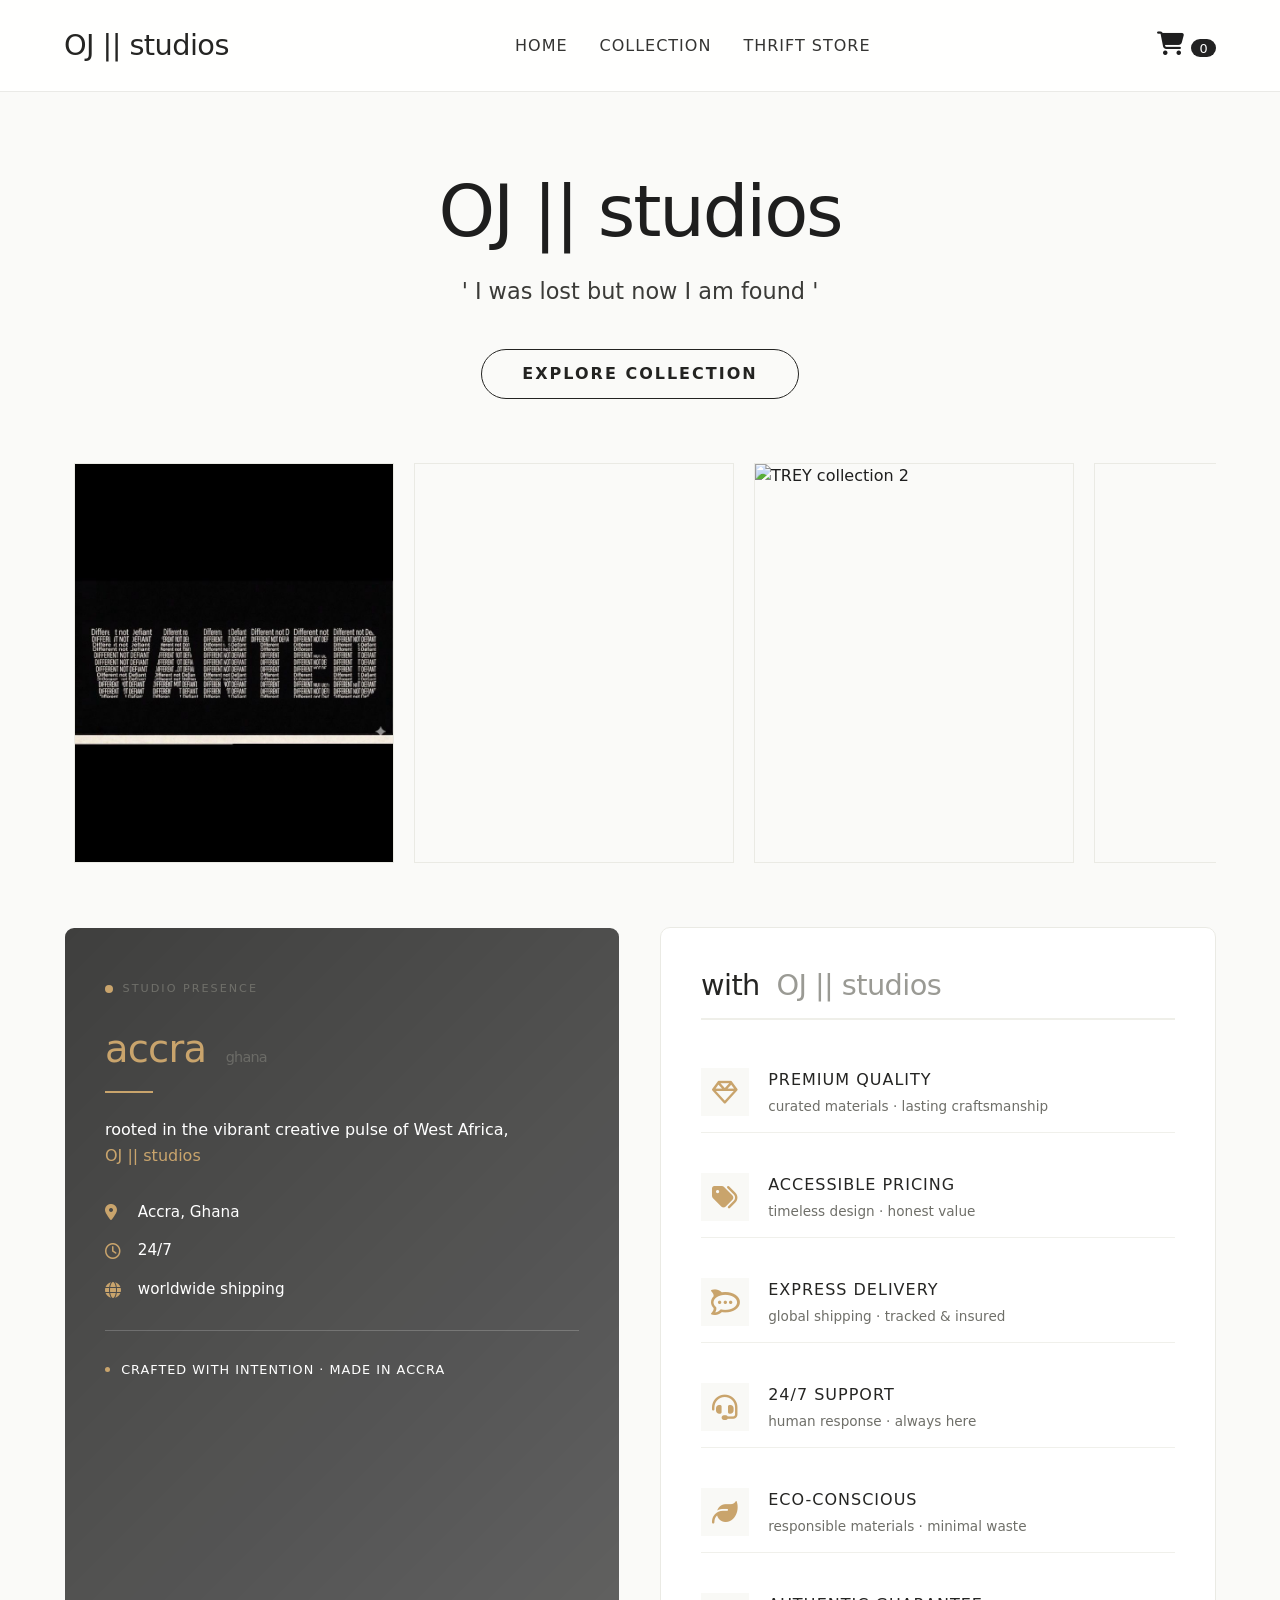
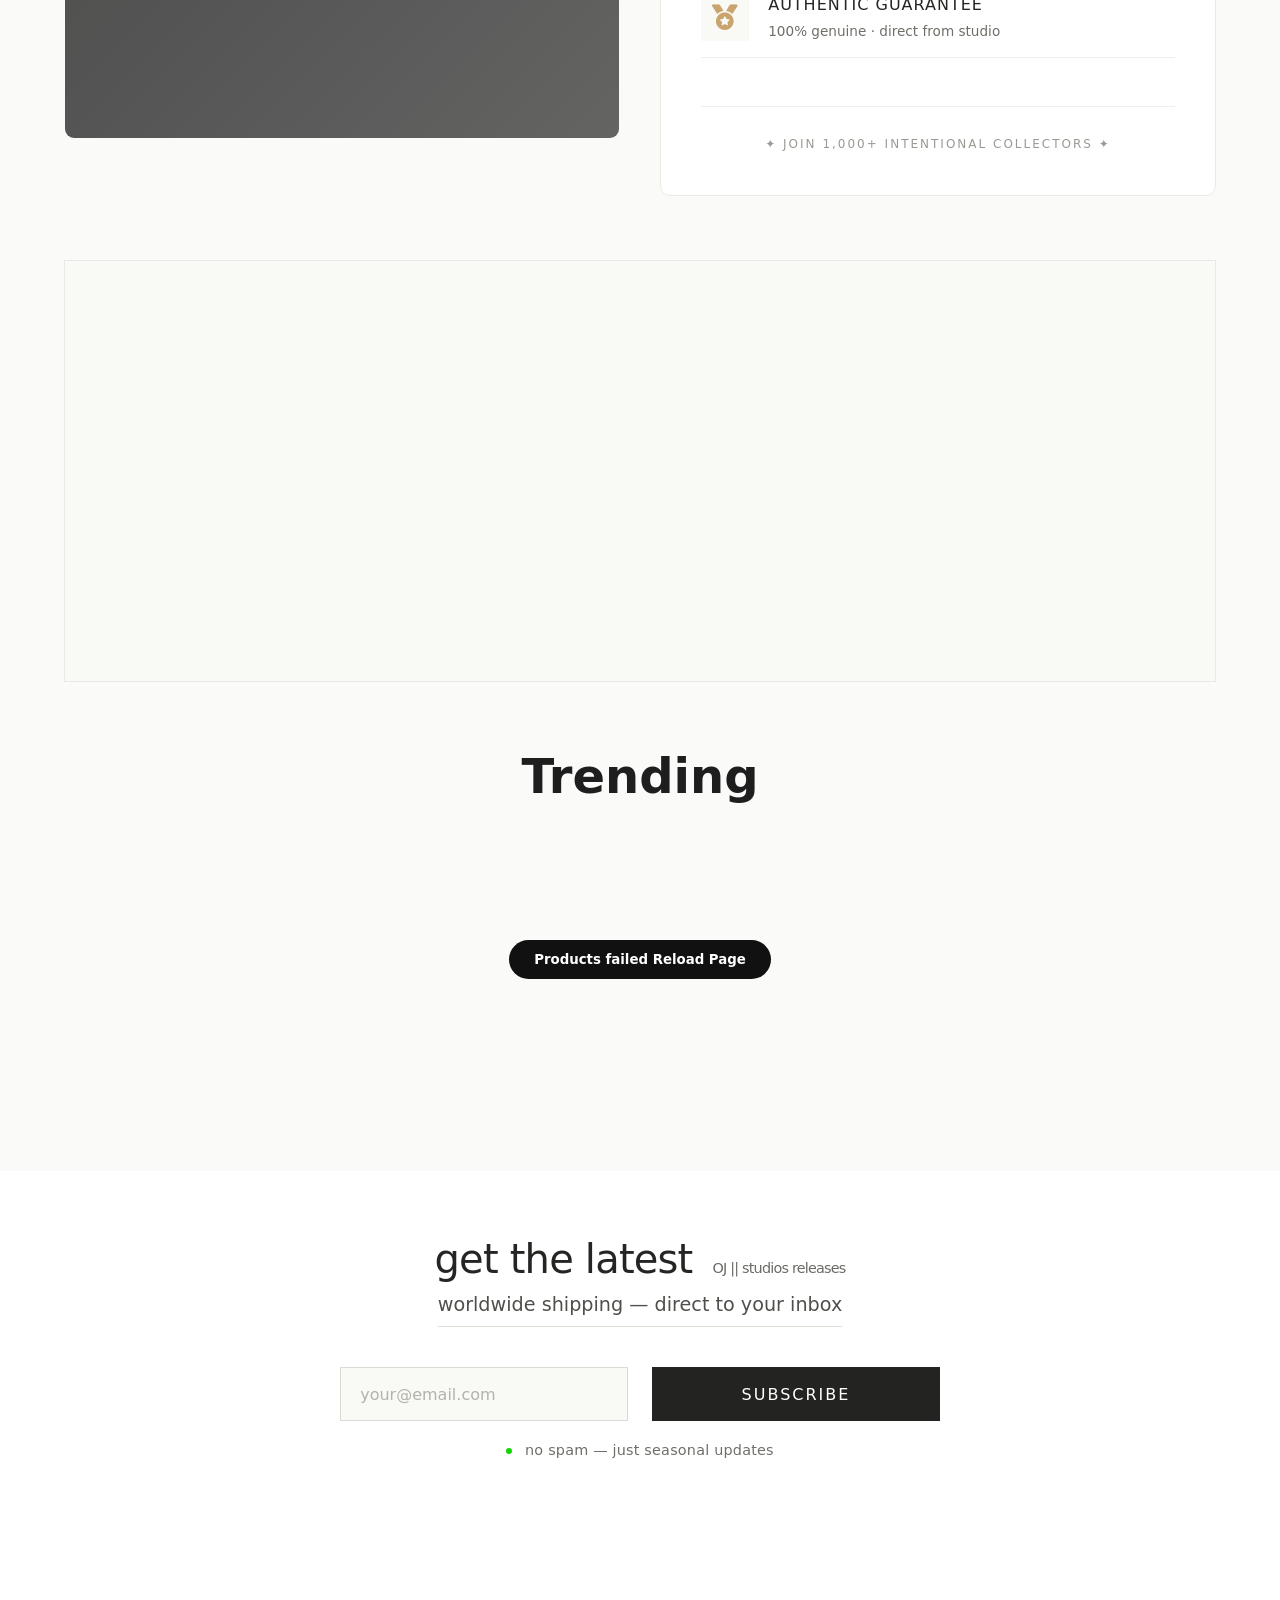
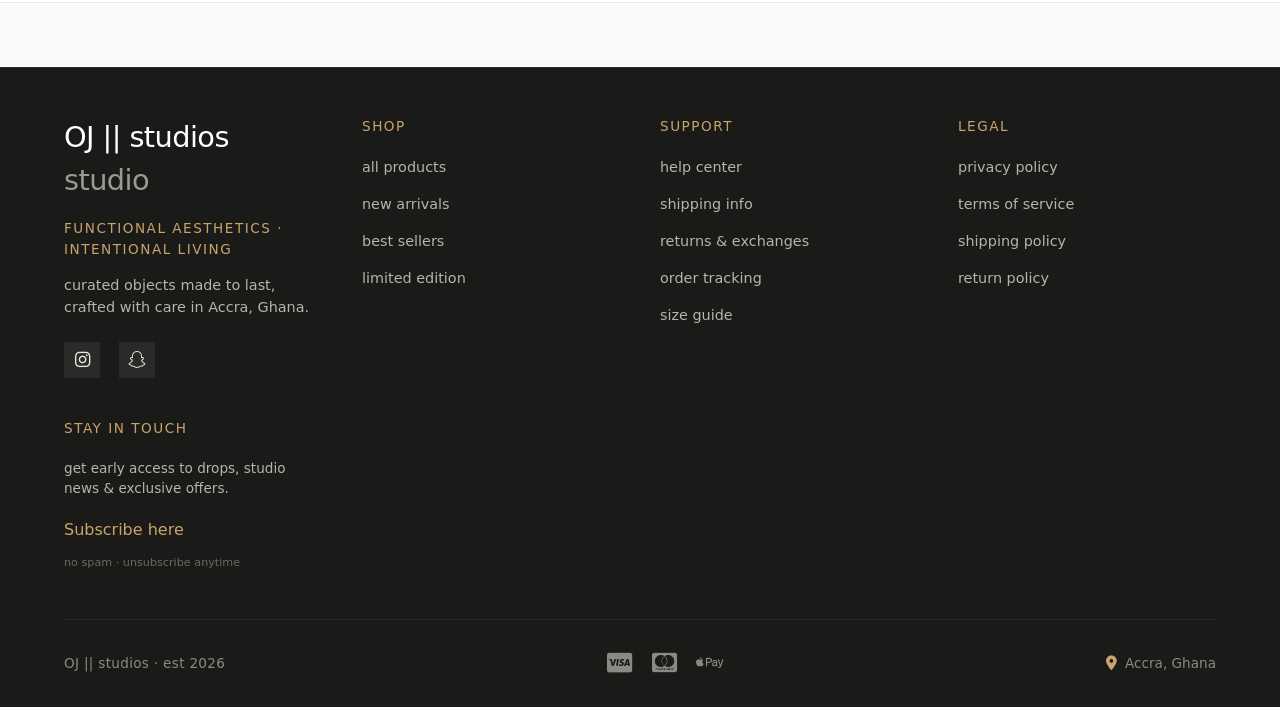
==== commit a276f066: "Add shared design tokens and restyle account/auth pages Introduce theme.css: a single source of colo" ====
--- a/index.html
+++ b/index.html
@@ -4,38 +4,52 @@
     <meta charset="UTF-8" />
     <meta
       name="viewport"
-      content="width=device-width, initial-scale=1.0, maximum-scale=5.0"
+      content="width=device-width, initial-scale=1.0"
     />
-        <!-- EmailJS -->
-        <script
-        type="text/javascript"
-        src="https://cdn.jsdelivr.net/npm/@emailjs/browser@4/dist/email.min.js"
-      ></script>
-      <!--paystack-->
-      <script src="https://js.paystack.co/v1/inline.js"></script>
-      <meta name="keywords" content="blacksheep clothing, streetwear UK, oversized t shirts, graphic tees UK, underground fashion brand, minimalist streetwear, London streetwear, buy streetwear online UK, edgy clothing brand, dark aesthetic fashion">
-      <meta property="og:image" content="https://res.cloudinary.com/dazhskqcc/image/upload/v1774111948/ojlogo_mfmfqv.png">
-      <meta property="og:site_name" content="OJ || studios a clothing brand originated in Ghana">
-      <meta property="twitter:card" content="https://res.cloudinary.com/dazhskqcc/image/upload/v1774111948/ojlogo_mfmfqv.png">
-      <meta property="twitter:title" content="OJ || studios a clothing brand originated in Ghana">
+    <meta name="description" content="OJ || studios — a minimalist streetwear brand crafted in Accra, Ghana. Oversized tees, graphic pieces and limited drops, shipped worldwide.">
+    <meta name="keywords" content="blacksheep clothing, streetwear UK, oversized t shirts, graphic tees UK, underground fashion brand, minimalist streetwear, London streetwear, buy streetwear online UK, edgy clothing brand, dark aesthetic fashion">
+    <link rel="icon" type="image/png" href="https://res.cloudinary.com/dazhskqcc/image/upload/v1774111948/ojlogo_mfmfqv.png">
+    <meta property="og:type" content="website">
+    <meta property="og:title" content="OJ || studios">
+    <meta property="og:description" content="A minimalist streetwear brand crafted in Accra, Ghana. Oversized tees, graphic pieces and limited drops, shipped worldwide.">
+    <meta property="og:image" content="https://res.cloudinary.com/dazhskqcc/image/upload/v1774111948/ojlogo_mfmfqv.png">
+    <meta property="og:site_name" content="OJ || studios">
+    <meta name="twitter:card" content="summary_large_image">
+    <meta name="twitter:title" content="OJ || studios">
+    <meta name="twitter:description" content="A minimalist streetwear brand crafted in Accra, Ghana. Oversized tees, graphic pieces and limited drops, shipped worldwide.">
+    <meta name="twitter:image" content="https://res.cloudinary.com/dazhskqcc/image/upload/v1774111948/ojlogo_mfmfqv.png">
     <title>OJ || studios</title>
+
+    <link rel="preconnect" href="https://res.cloudinary.com">
+    <link rel="preconnect" href="https://cdnjs.cloudflare.com" crossorigin>
+    <link rel="preconnect" href="https://unpkg.com" crossorigin>
+
+    <!-- EmailJS -->
+    <script
+      type="text/javascript"
+      src="https://cdn.jsdelivr.net/npm/@emailjs/browser@4/dist/email.min.js"
+    ></script>
+    <!--paystack-->
+    <script src="https://js.paystack.co/v1/inline.js"></script>
+
     <script src="https://unpkg.com/aos@2.3.1/dist/aos.js"></script>
     <link href="https://unpkg.com/aos@2.3.1/dist/aos.css" rel="stylesheet">
     <link
       rel="stylesheet"
       href="https://cdnjs.cloudflare.com/ajax/libs/font-awesome/6.5.1/css/all.min.css"
     />
+    <link rel="stylesheet" href="theme.css" />
     <link rel="stylesheet" href="style.css" />
+
+    <!-- Google tag (gtag.js) -->
+    <script async src="https://www.googletagmanager.com/gtag/js?id=G-J71VL6E0CM"></script>
+    <script>
+      window.dataLayer = window.dataLayer || [];
+      function gtag(){dataLayer.push(arguments);}
+      gtag('js', new Date());
+      gtag('config', 'G-J71VL6E0CM');
+    </script>
   </head>
-  <!-- Google tag (gtag.js) -->
-<script async src="https://www.googletagmanager.com/gtag/js?id=G-J71VL6E0CM"></script>
-<script>
-  window.dataLayer = window.dataLayer || [];
-  function gtag(){dataLayer.push(arguments);}
-  gtag('js', new Date());
-
-  gtag('config', 'G-J71VL6E0CM');
-</script>
   <body>
     <!-- navigation -->
     <nav class="navbar">
--- a/theme.css
+++ b/theme.css
@@ -0,0 +1,223 @@
+/* ==========================================================================
+   OJ || studios — shared design tokens & base primitives
+   Loaded first on every page. Presentation only — no page-specific rules,
+   no ids/classes that any JS depends on are defined or altered here.
+   ========================================================================== */
+
+:root {
+  /* --- brand & ink --- */
+  --color-ink-900: #1e1e1e;
+  --color-ink-800: #232321;
+  --color-ink-700: #252523;
+  --color-ink-600: #3b3b38;
+  --color-gold: #c9a46c;
+  --color-gold-dark: #a9824f;
+  --color-gold-soft: #e6d3ae;
+
+  /* --- neutrals (light -> dark) --- */
+  --color-white: #ffffff;
+  --color-white-warm: #fafaf8;
+  --color-off-white: #f9f9f6;
+  --color-gray-50: #efefe9;
+  --color-gray-100: #eaeae4;
+  --color-gray-150: #e2e2db;
+  --color-gray-200: #d4d4ce;
+  --color-gray-300: #b5b5ad;
+  --color-gray-400: #8a8a84;
+  --color-gray-500: #6f6f69;
+  --color-gray-600: #4f4f4b;
+
+  /* --- semantic --- */
+  --color-success: #2e7d32;
+  --color-success-bg: #e8f5e9;
+  --color-error: #c62828;
+  --color-error-bg: #ffebee;
+  --color-warning: #f57c00;
+  --color-warning-bg: #fff3e0;
+
+  /* --- surfaces / text (semantic aliases, prefer these in new rules) --- */
+  --surface-page: var(--color-white-warm);
+  --surface-card: var(--color-white);
+  --surface-sunken: var(--color-off-white);
+  --surface-dark: var(--color-ink-800);
+  --text-primary: var(--color-ink-800);
+  --text-secondary: var(--color-gray-500);
+  --text-muted: var(--color-gray-400);
+  --text-on-dark: var(--color-white-warm);
+  --border-subtle: var(--color-gray-150);
+  --border-default: var(--color-gray-200);
+
+  /* --- typography --- */
+  --font-sans: "Inter", system-ui, -apple-system, BlinkMacSystemFont,
+    "Segoe UI", Roboto, sans-serif;
+  --font-mono: "Inter", ui-monospace, monospace;
+
+  /* --- spacing scale --- */
+  --space-1: 0.25rem;
+  --space-2: 0.5rem;
+  --space-3: 0.75rem;
+  --space-4: 1rem;
+  --space-5: 1.5rem;
+  --space-6: 2rem;
+  --space-7: 3rem;
+  --space-8: 4rem;
+  --space-9: 6rem;
+
+  /* --- radius / shadow --- */
+  --radius-sm: 6px;
+  --radius-md: 10px;
+  --radius-lg: 16px;
+  --radius-pill: 999px;
+  --shadow-sm: 0 1px 2px rgba(30, 30, 30, 0.06), 0 1px 1px rgba(30, 30, 30, 0.04);
+  --shadow-md: 0 4px 16px rgba(30, 30, 30, 0.08), 0 2px 6px rgba(30, 30, 30, 0.05);
+  --shadow-lg: 0 16px 40px rgba(30, 30, 30, 0.14), 0 4px 12px rgba(30, 30, 30, 0.06);
+  --shadow-gold: 0 8px 24px rgba(201, 164, 108, 0.25);
+
+  /* --- motion --- */
+  --ease-out: cubic-bezier(0.16, 1, 0.3, 1);
+  --transition-fast: 150ms var(--ease-out);
+  --transition-base: 250ms var(--ease-out);
+  --transition-slow: 420ms var(--ease-out);
+
+  /* --- layout --- */
+  --breakpoint-lg: 1024px;
+  --breakpoint-md: 768px;
+  --breakpoint-sm: 480px;
+  --focus-ring: 0 0 0 3px rgba(201, 164, 108, 0.45);
+}
+
+/* --- base reset (safe, non-invasive) --- */
+*,
+*::before,
+*::after {
+  box-sizing: border-box;
+}
+
+html {
+  -webkit-text-size-adjust: 100%;
+  scroll-behavior: smooth;
+}
+
+@media (prefers-reduced-motion: reduce) {
+  html {
+    scroll-behavior: auto;
+  }
+  *,
+  *::before,
+  *::after {
+    animation-duration: 0.001ms !important;
+    animation-iteration-count: 1 !important;
+    transition-duration: 0.001ms !important;
+  }
+}
+
+/* consistent, visible keyboard focus everywhere, mouse users unaffected */
+:focus-visible {
+  outline: 2px solid var(--color-gold);
+  outline-offset: 2px;
+  box-shadow: var(--focus-ring);
+}
+
+::selection {
+  background: var(--color-gold);
+  color: var(--color-ink-800);
+}
+
+::-webkit-scrollbar {
+  width: 10px;
+  height: 10px;
+}
+::-webkit-scrollbar-track {
+  background: var(--surface-sunken);
+}
+::-webkit-scrollbar-thumb {
+  background: var(--color-gray-300);
+  border-radius: var(--radius-pill);
+}
+::-webkit-scrollbar-thumb:hover {
+  background: var(--color-gold);
+}
+
+.visually-hidden {
+  position: absolute;
+  width: 1px;
+  height: 1px;
+  padding: 0;
+  margin: -1px;
+  overflow: hidden;
+  clip: rect(0, 0, 0, 0);
+  white-space: nowrap;
+  border: 0;
+}
+
+/* --- shared primitives (opt-in utility classes, nothing here is required
+   by any existing JS hook) --- */
+.btn {
+  display: inline-flex;
+  align-items: center;
+  justify-content: center;
+  gap: var(--space-2);
+  font-family: var(--font-sans);
+  font-size: 0.95rem;
+  font-weight: 600;
+  letter-spacing: 0.02em;
+  padding: 0.85rem 1.75rem;
+  border-radius: var(--radius-pill);
+  border: 1px solid transparent;
+  cursor: pointer;
+  transition: transform var(--transition-fast), box-shadow var(--transition-fast),
+    background-color var(--transition-fast), color var(--transition-fast),
+    border-color var(--transition-fast);
+  text-decoration: none;
+}
+.btn:active {
+  transform: translateY(1px);
+}
+.btn-primary {
+  background: var(--color-ink-800);
+  color: var(--text-on-dark);
+}
+.btn-primary:hover {
+  background: var(--color-gold);
+  color: var(--color-ink-800);
+  box-shadow: var(--shadow-gold);
+}
+.btn-gold {
+  background: var(--color-gold);
+  color: var(--color-ink-800);
+}
+.btn-gold:hover {
+  background: var(--color-gold-dark);
+  box-shadow: var(--shadow-gold);
+}
+.btn-secondary {
+  background: transparent;
+  color: var(--color-ink-800);
+  border-color: var(--border-default);
+}
+.btn-secondary:hover {
+  border-color: var(--color-gold);
+  color: var(--color-gold-dark);
+}
+
+.card {
+  background: var(--surface-card);
+  border: 1px solid var(--border-subtle);
+  border-radius: var(--radius-lg);
+  box-shadow: var(--shadow-sm);
+  transition: box-shadow var(--transition-base), transform var(--transition-base);
+}
+
+.badge {
+  display: inline-flex;
+  align-items: center;
+  gap: var(--space-1);
+  font-size: 0.72rem;
+  font-weight: 600;
+  letter-spacing: 0.06em;
+  text-transform: uppercase;
+  padding: 0.3rem 0.7rem;
+  border-radius: var(--radius-pill);
+  background: var(--surface-sunken);
+  color: var(--text-secondary);
+}
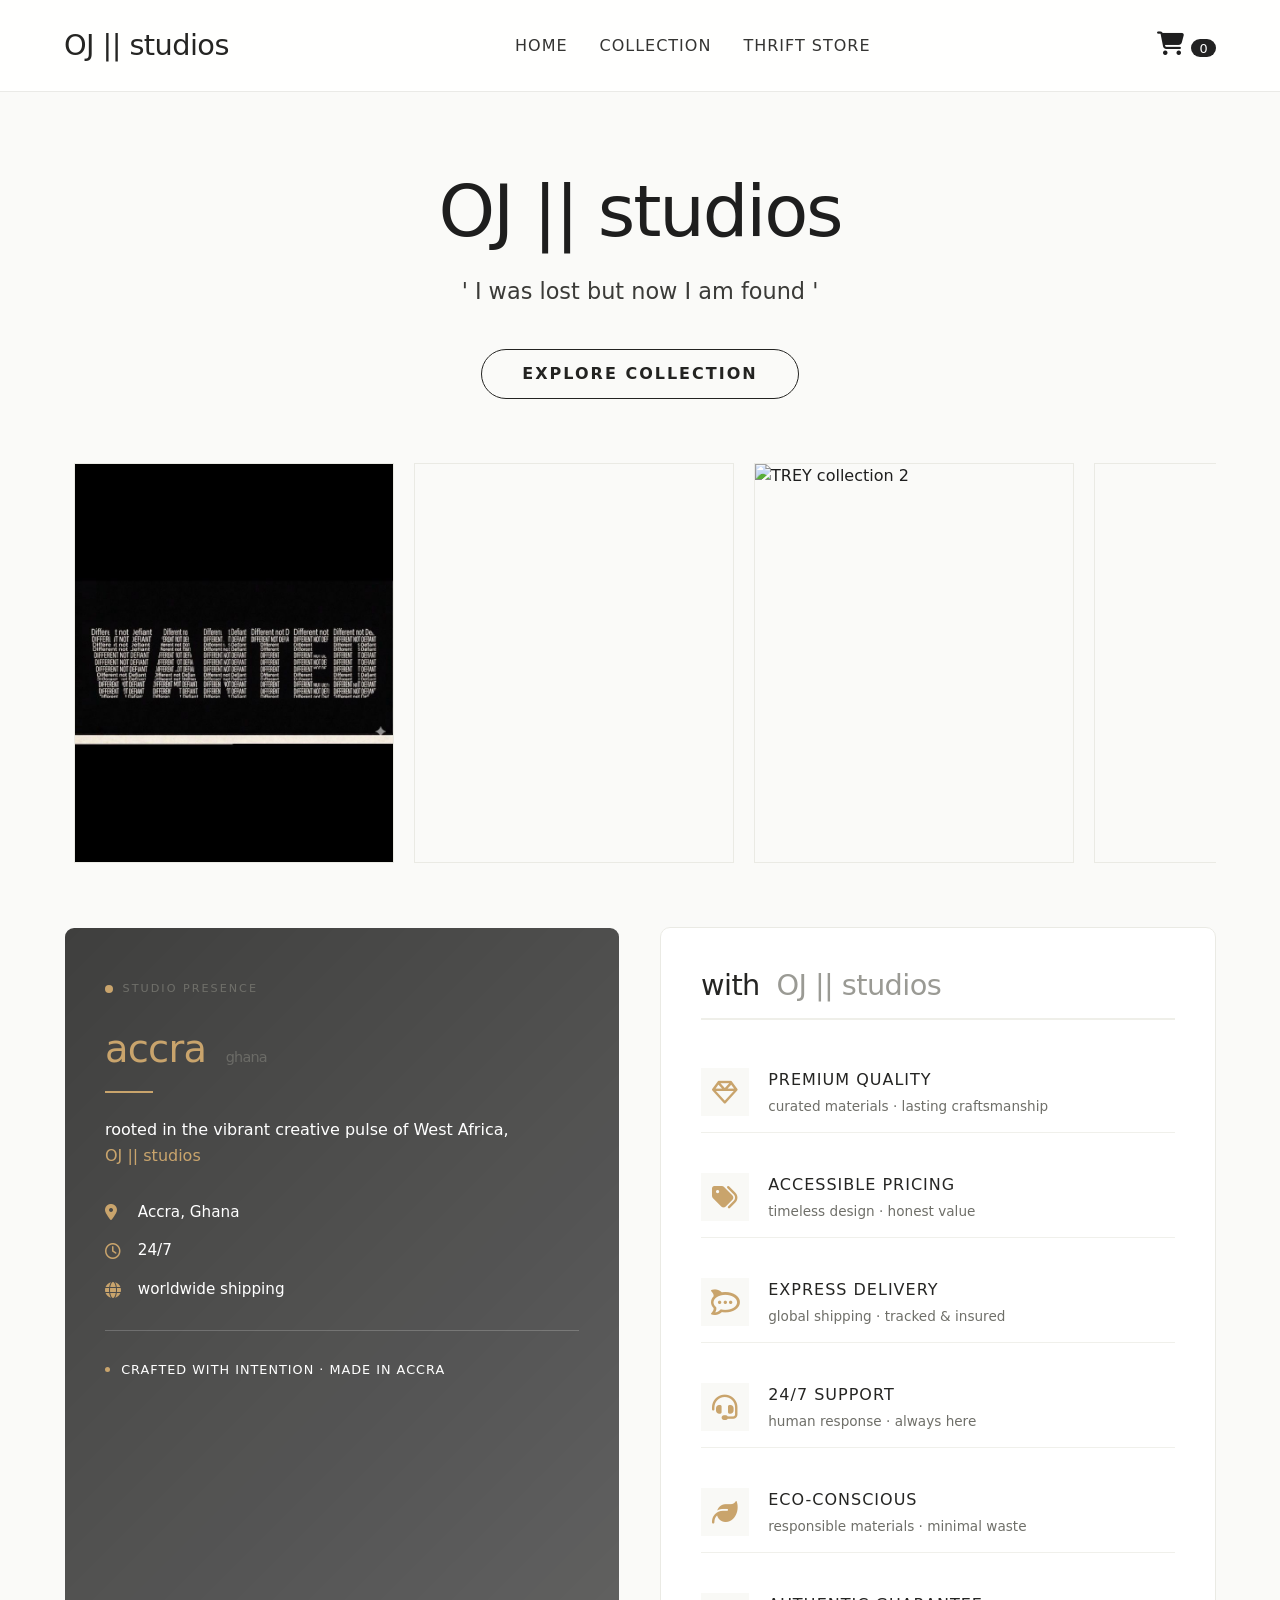
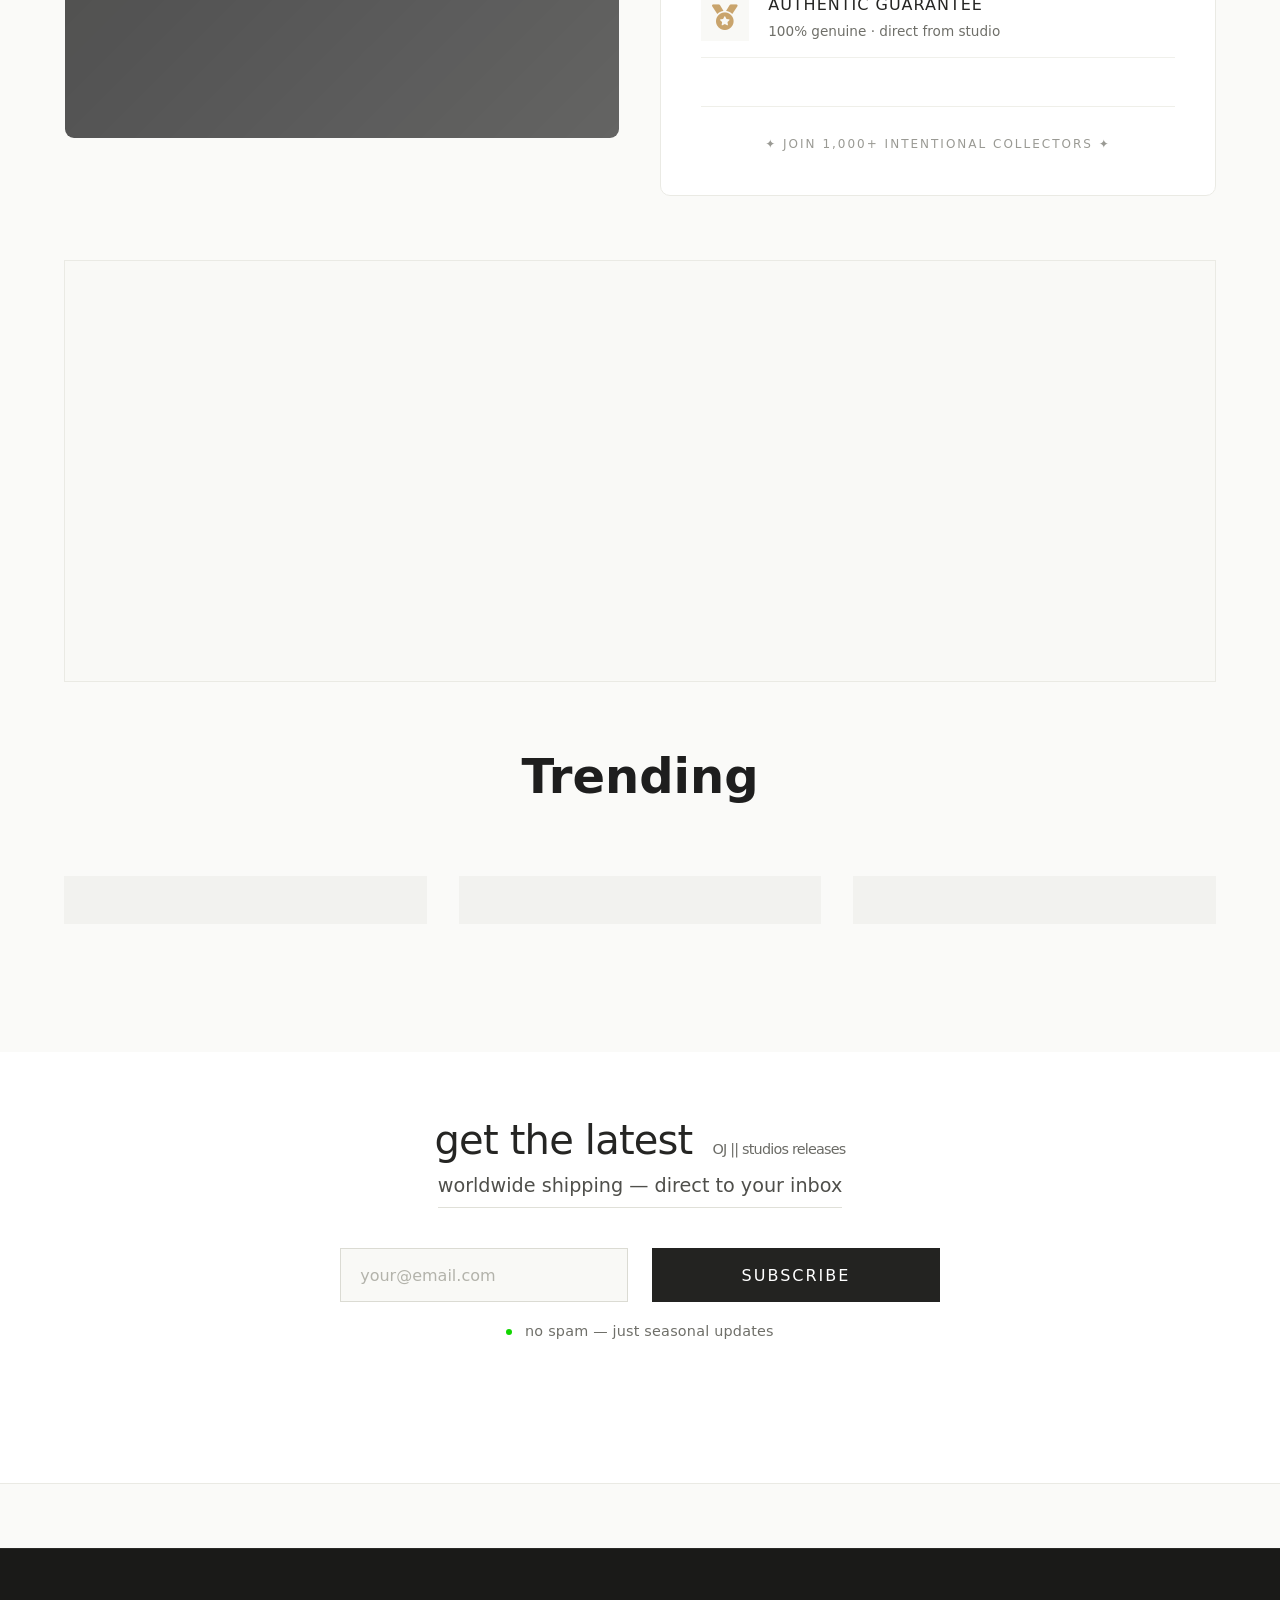
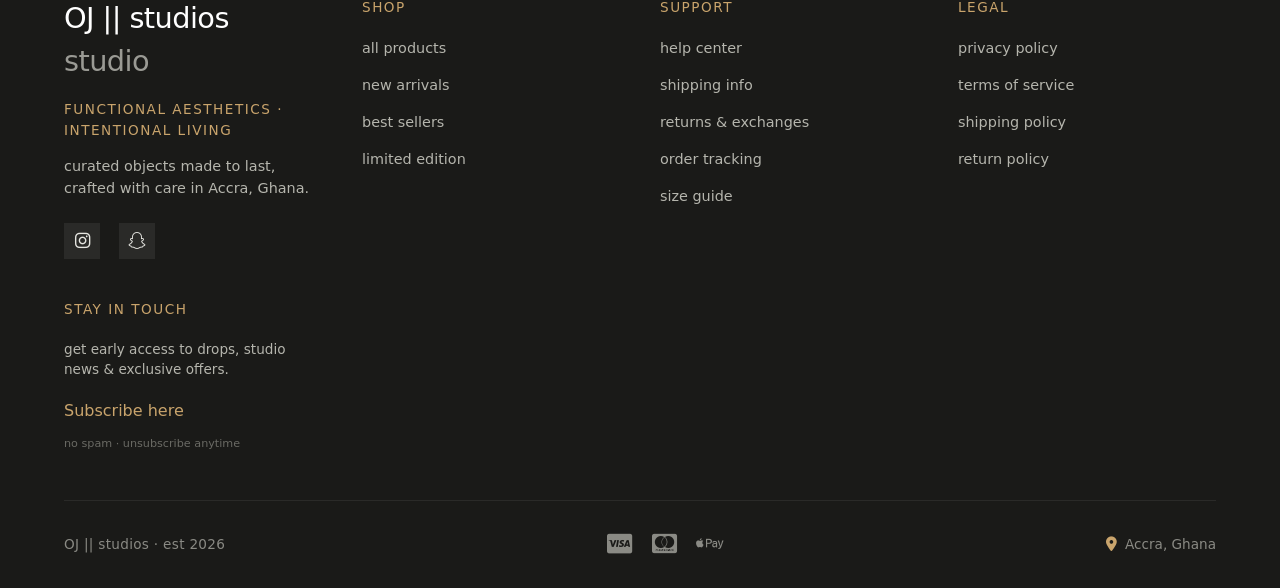
==== commit d2842b6e: "Storefront: guest cart, URL routing, catalogue search and cold-start handling Four changes that are " ====
--- a/index.html
+++ b/index.html
@@ -364,6 +364,39 @@
 
     <section id="products" class="page">
       <h2 class="section-title">OJ || studios Merch</h2>
+
+      <!-- catalogue controls: search, colour filter, sort -->
+      <div class="catalogue-controls">
+        <div class="catalogue-search">
+          <label class="visually-hidden" for="product-search">Search the collection</label>
+          <i class="fa-solid fa-magnifying-glass" aria-hidden="true"></i>
+          <input
+            type="search"
+            id="product-search"
+            placeholder="search the collection"
+            autocomplete="off"
+          />
+        </div>
+
+        <div class="catalogue-filters">
+          <label class="visually-hidden" for="filter-color">Filter by colour</label>
+          <select id="filter-color">
+            <option value="all">all colours</option>
+          </select>
+
+          <label class="visually-hidden" for="sort-products">Sort products</label>
+          <select id="sort-products">
+            <option value="featured">featured</option>
+            <option value="price-asc">price: low to high</option>
+            <option value="price-desc">price: high to low</option>
+            <option value="rating">top rated</option>
+            <option value="name">name: a–z</option>
+          </select>
+        </div>
+
+        <span class="catalogue-count" id="catalogue-count" aria-live="polite"></span>
+      </div>
+
       <div class="products-grid" id="products-grid"></div>
     </section>
     
@@ -917,7 +950,7 @@
           </div>
           <div class="faq-link">
               <i class="fa-regular fa-circle-question"></i>
-              <a href="#">view return policy FAQ</a>
+              <a href="#returns" data-page="returns">view return policy FAQ</a>
           </div>
       </div>
       
@@ -1155,7 +1188,7 @@
             <i class="fa-solid fa-headset"></i>
               <div>
                   <span>still unsure about your size?</span>
-                  <a href="#" data-page="contact">contact our fit specialists</a>
+                  <a href="#contact" data-page="contact">contact our fit specialists</a>
               </div>
           </div>
       </div>
@@ -1642,10 +1675,10 @@
           <div class="footer-column">
               <h4 class="footer-heading">shop</h4>
               <ul class="footer-links">
-                  <li><a href="#" data-page="products">all products</a></li>
-                  <li><a href="#" data-page="products">new arrivals</a></li>
-                  <li><a href="#" data-page="products">best sellers</a></li>
-                  <li><a href="#" data-page="products">limited edition</a></li>
+                  <li><a href="#products" data-page="products">all products</a></li>
+                  <li><a href="#new" data-page="products" data-view="new">new arrivals</a></li>
+                  <li><a href="#best" data-page="products" data-view="best">best sellers</a></li>
+                  <li><a href="#limited" data-page="products" data-view="limited">limited edition</a></li>
                 
               </ul>
           </div>
@@ -1654,11 +1687,11 @@
           <div class="footer-column">
               <h4 class="footer-heading">support</h4>
               <ul class="footer-links">
-                  <li><a href="#" data-page="contact">help center</a></li>
-                  <li><a href="#" data-page="shipping">shipping info</a></li>
-                  <li><a href="#" data-page="returns">returns & exchanges</a></li>
-                  <li><a href="#" data-page="tracking">order tracking</a></li>
-                  <li><a href="#" data-page="size">size guide</a></li>
+                  <li><a href="#contact" data-page="contact">help center</a></li>
+                  <li><a href="#shipping" data-page="shipping">shipping info</a></li>
+                  <li><a href="#returns" data-page="returns">returns & exchanges</a></li>
+                  <li><a href="#tracking" data-page="tracking">order tracking</a></li>
+                  <li><a href="#size" data-page="size">size guide</a></li>
               </ul>
           </div>
           
@@ -1666,10 +1699,10 @@
           <div class="footer-column">
               <h4 class="footer-heading">legal</h4>
               <ul class="footer-links">
-                  <li><a href="#" data-page="policy">privacy policy</a></li>
-                  <li><a href="#" data-page="terms">terms of service</a></li>
-                  <li><a href="#" data-page="shipping">shipping policy</a></li>
-                  <li><a href="#" data-page="returns">return policy</a></li>
+                  <li><a href="#policy" data-page="policy">privacy policy</a></li>
+                  <li><a href="#terms" data-page="terms">terms of service</a></li>
+                  <li><a href="#shipping" data-page="shipping">shipping policy</a></li>
+                  <li><a href="#returns" data-page="returns">return policy</a></li>
                  
               </ul>
           </div>
@@ -1704,6 +1737,7 @@
 
 
 
-    <script src="script.js"></script>
+    <script defer src="app-core.js"></script>
+    <script defer src="script.js"></script>
   </body>
 </html>
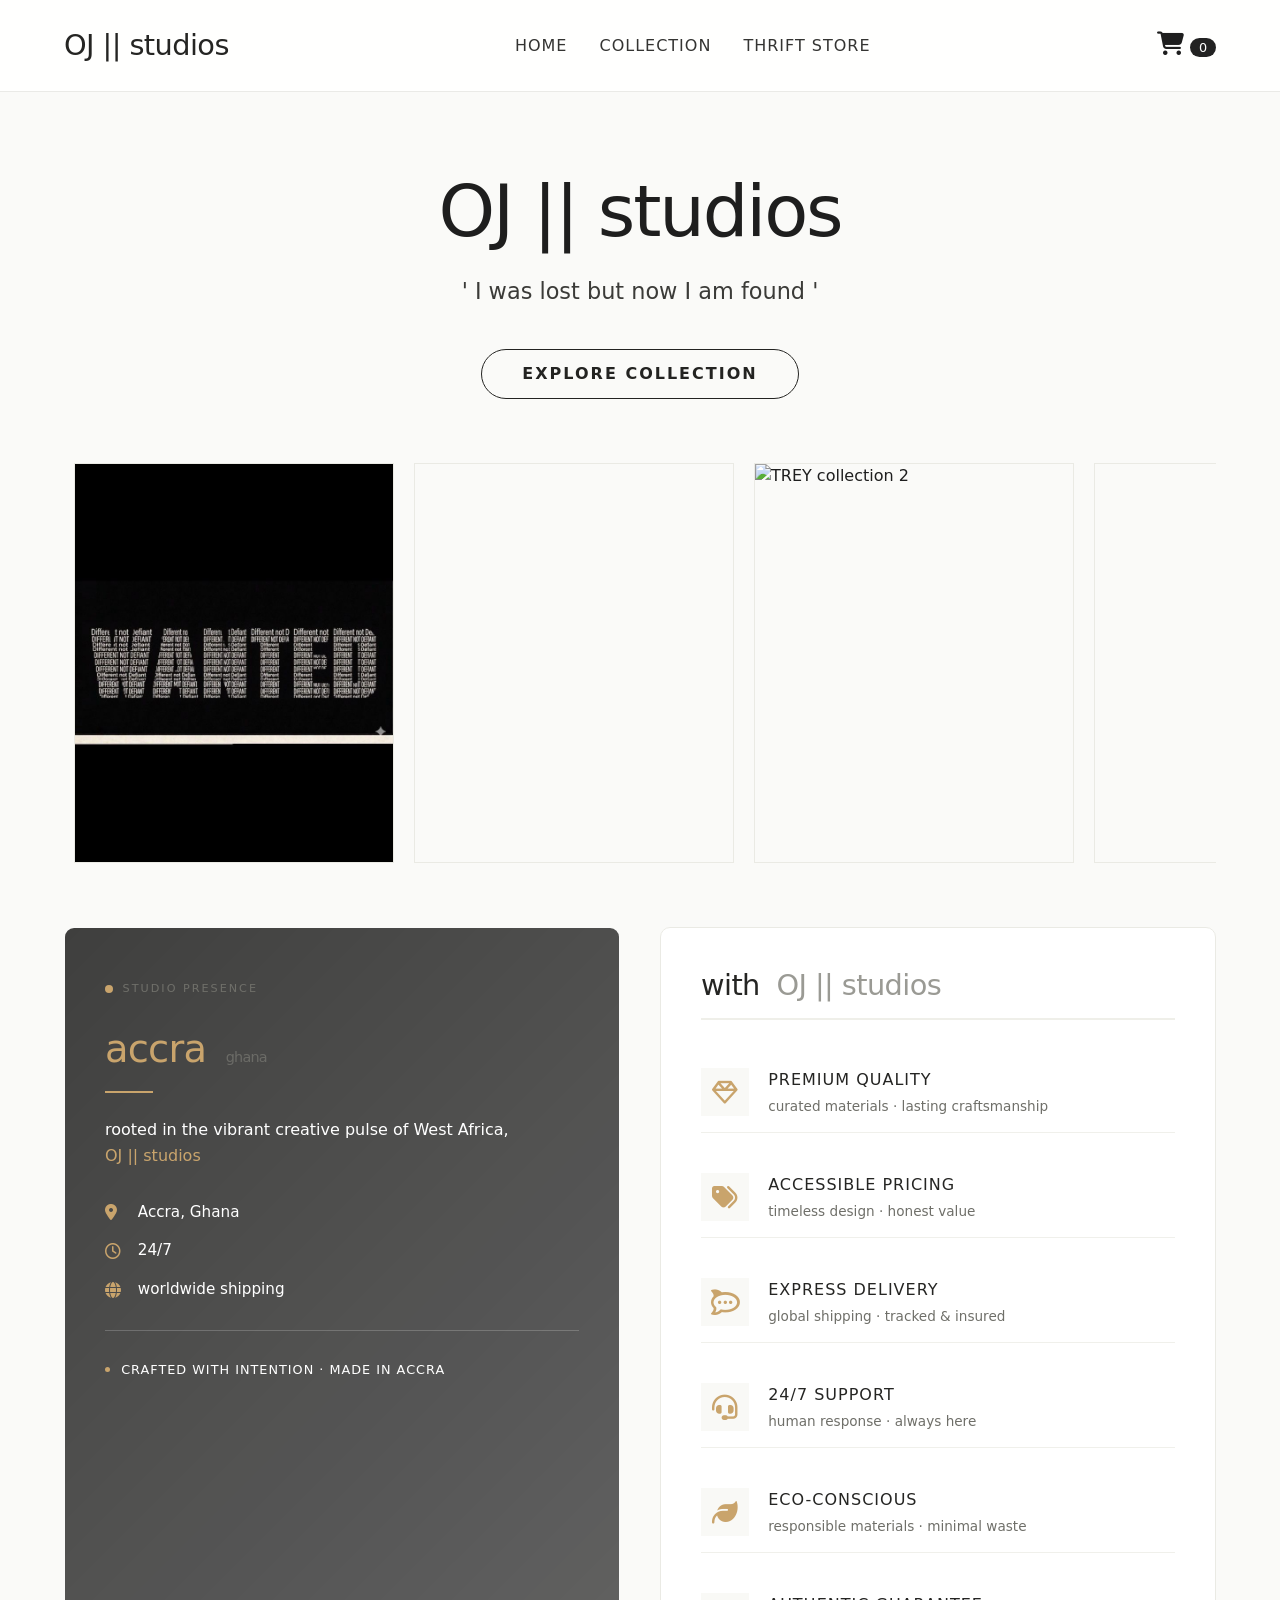
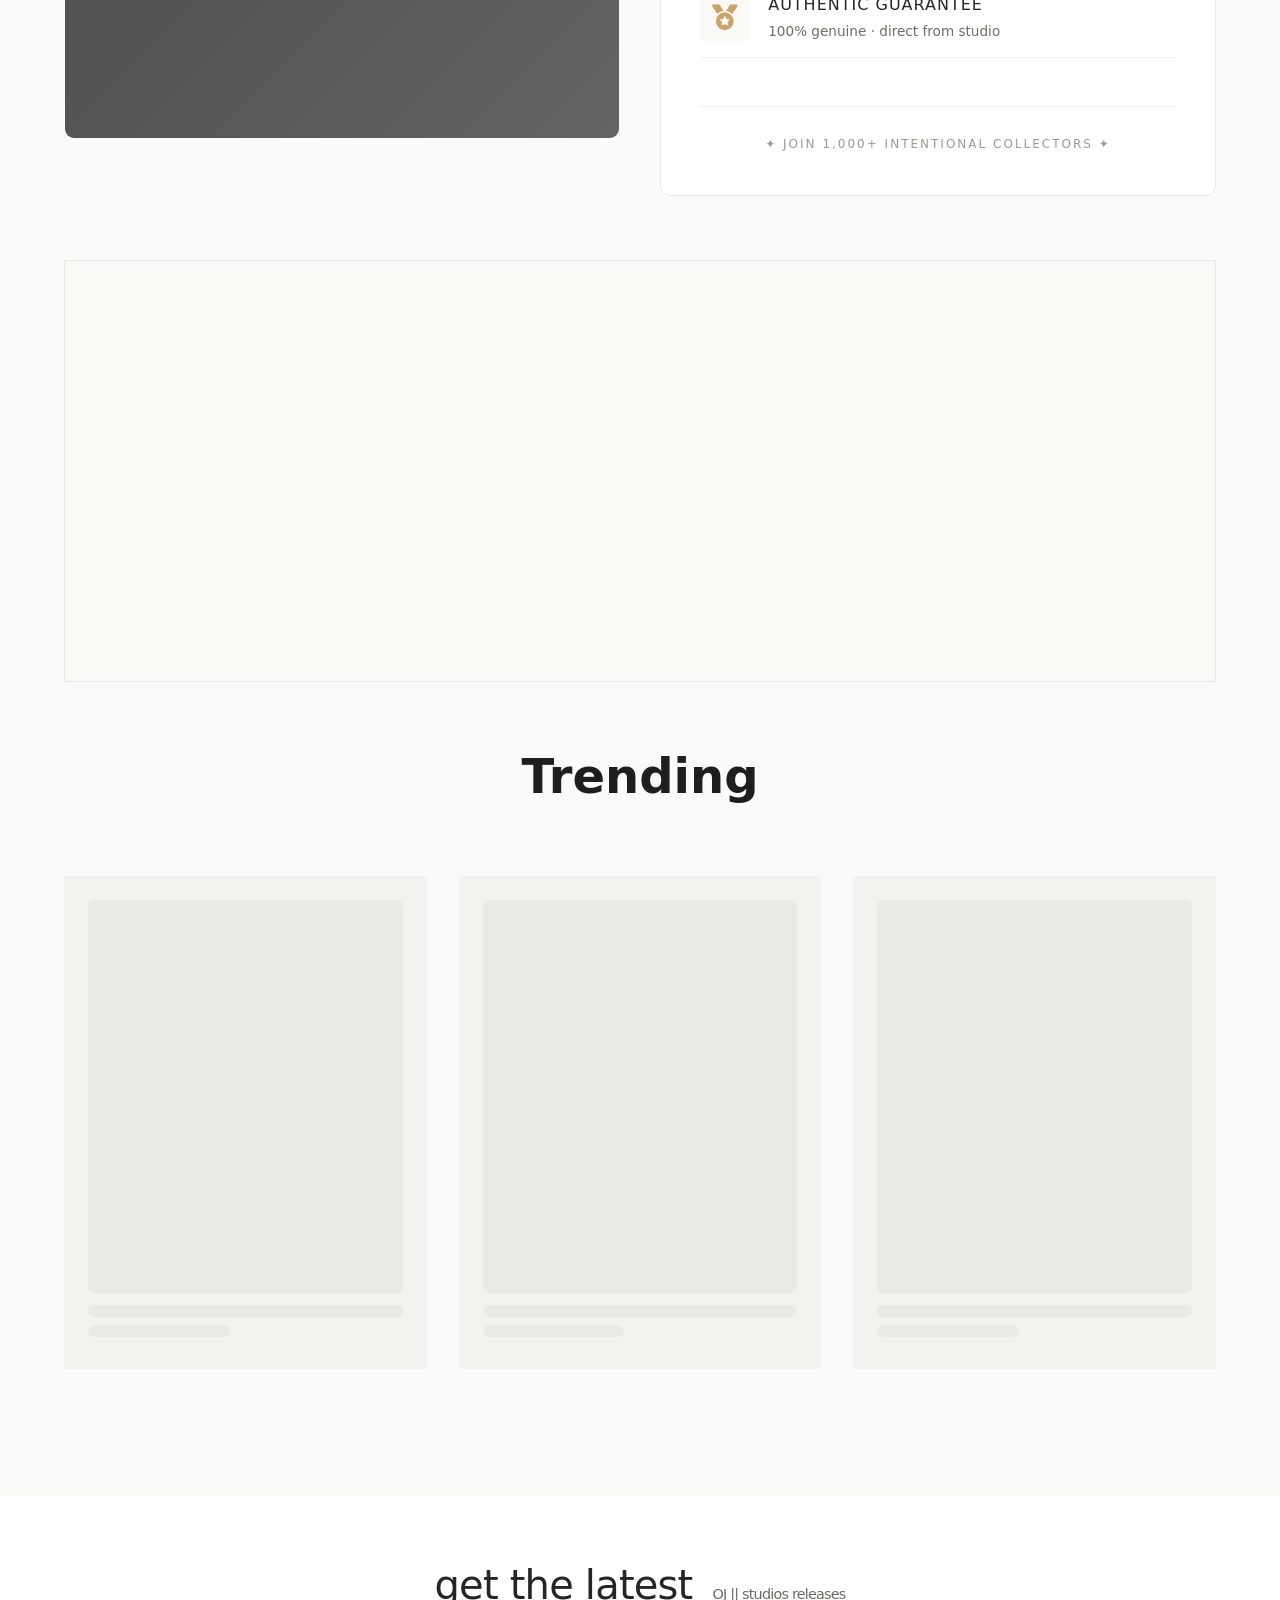
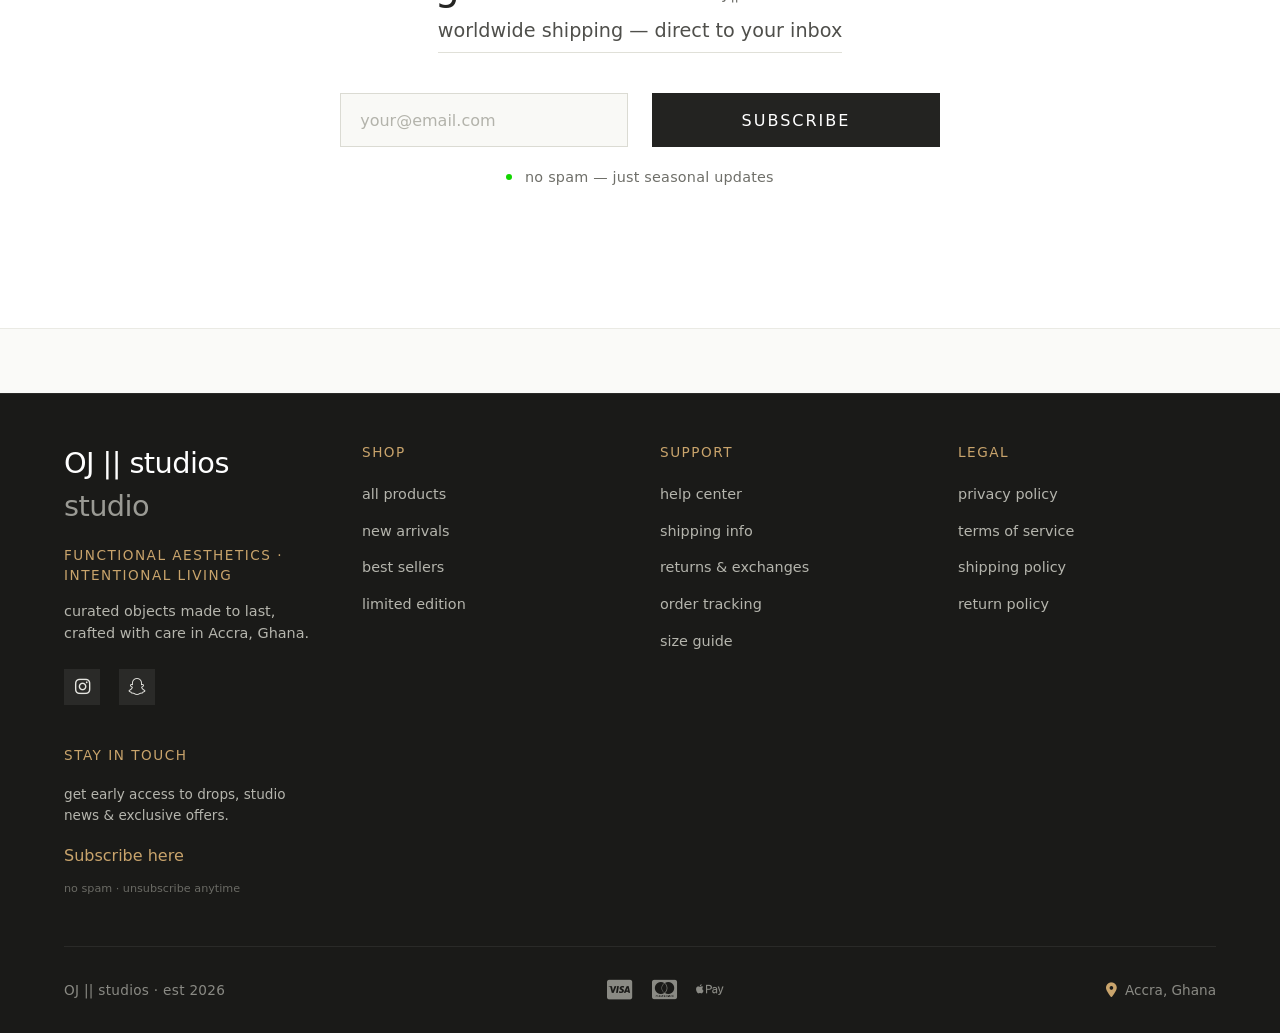
==== commit bd539bb4: "Add mobile navigation, skip link and shared UI components The navbar had no responsive rules at all " ====
--- a/index.html
+++ b/index.html
@@ -52,24 +52,41 @@
   </head>
   <body>
     <!-- navigation -->
-    <nav class="navbar">
+    <a class="skip-link" href="#main">Skip to content</a>
+
+    <nav class="navbar" aria-label="Primary">
       <div data-aos="fade-right" class="logo">OJ || studios </div>
-      <div class="nav-links" data-aos="fade-down">
-        <a href="#" data-page="home">Home</a>
-        <a href="#" data-page="products">Collection</a>
-        <a href="#" data-page="thrift" >Thrift Store</a>
-        
-      </div>
-      <div data-aos="fade-left" class="cart-icon" data-page="cart">
-        <i class="fa-solid fa-cart-shopping"></i></i>
-        <span id="cart-count">0</span>
-      </div>
-
-      <div data-aos="fade-left" id="account" class="cart-icon" >
-        <a style="text-decoration: none;color: black;" href="acc.html"><i class="fa-solid fa-user"></i></a>
-       
+
+      <button
+        type="button"
+        id="nav-toggle"
+        class="nav-toggle"
+        aria-expanded="false"
+        aria-controls="primary-nav"
+        aria-label="Menu"
+      >
+        <span class="nav-toggle-bar"></span>
+        <span class="nav-toggle-bar"></span>
+        <span class="nav-toggle-bar"></span>
+      </button>
+
+      <div class="nav-links" id="primary-nav" data-aos="fade-down">
+        <a href="#home" data-page="home">Home</a>
+        <a href="#products" data-page="products">Collection</a>
+        <a href="#thrift" data-page="thrift">Thrift Store</a>
+      </div>
+
+      <div data-aos="fade-left" class="cart-icon" data-page="cart" role="button" tabindex="0" aria-label="Open cart">
+        <i class="fa-solid fa-cart-shopping" aria-hidden="true"></i>
+        <span id="cart-count" aria-label="items in cart">0</span>
+      </div>
+
+      <div data-aos="fade-left" id="account" class="cart-icon">
+        <a href="acc.html" aria-label="Your account"><i class="fa-solid fa-user" aria-hidden="true"></i></a>
       </div>
     </nav>
+
+    <main id="main">
 
     <!-- PAGES -->
     <section id="home" class="page active-page">
@@ -1655,6 +1672,8 @@
 </section>
 
 
+    </main>
+
     <!-- TREY footer -->
 <footer class="trey-footer">
   <div class="footer-container">
--- a/theme.css
+++ b/theme.css
@@ -221,3 +221,168 @@
   background: var(--surface-sunken);
   color: var(--text-secondary);
 }
+
+/* ==========================================================================
+   Shared components added during the accessibility / UX pass.
+   Kept here (not style.css) so every page picks them up.
+   ========================================================================== */
+
+/* --- screen-reader-only text ------------------------------------------- */
+.visually-hidden {
+  position: absolute;
+  width: 1px;
+  height: 1px;
+  padding: 0;
+  margin: -1px;
+  overflow: hidden;
+  clip: rect(0 0 0 0);
+  white-space: nowrap;
+  border: 0;
+}
+
+/* --- skip link ---------------------------------------------------------- */
+.skip-link {
+  position: absolute;
+  left: var(--space-4);
+  top: -100px;
+  z-index: 999;
+  padding: var(--space-3) var(--space-4);
+  background: var(--surface-dark);
+  color: var(--text-on-dark);
+  text-decoration: none;
+  border-radius: var(--radius-sm, 4px);
+  transition: top var(--transition-base, 0.2s ease);
+}
+.skip-link:focus {
+  top: var(--space-4);
+}
+
+/* --- visible focus for keyboard users ----------------------------------- */
+:where(a, button, input, select, textarea, [tabindex]):focus-visible {
+  outline: 2px solid var(--color-gold);
+  outline-offset: 2px;
+  border-radius: 2px;
+}
+
+/* --- toasts (replaces alert()) ------------------------------------------ */
+.oj-toast-host {
+  position: fixed;
+  bottom: var(--space-5);
+  left: 50%;
+  transform: translateX(-50%);
+  z-index: 9999;
+  display: flex;
+  flex-direction: column;
+  gap: var(--space-2);
+  align-items: center;
+  pointer-events: none;
+  width: min(92vw, 26rem);
+}
+.oj-toast {
+  pointer-events: auto;
+  width: 100%;
+  padding: var(--space-3) var(--space-4);
+  background: var(--surface-dark);
+  color: var(--text-on-dark);
+  font-size: 0.9rem;
+  border-radius: var(--radius-md, 8px);
+  box-shadow: 0 8px 24px rgba(0, 0, 0, 0.18);
+  border-left: 3px solid var(--color-gold);
+  animation: oj-toast-in 0.25s ease;
+}
+.oj-toast--success {
+  border-left-color: var(--color-success);
+}
+.oj-toast--error {
+  border-left-color: var(--color-error);
+}
+.oj-toast--leaving {
+  opacity: 0;
+  transform: translateY(8px);
+  transition: opacity 0.3s ease, transform 0.3s ease;
+}
+@keyframes oj-toast-in {
+  from {
+    opacity: 0;
+    transform: translateY(12px);
+  }
+  to {
+    opacity: 1;
+    transform: translateY(0);
+  }
+}
+
+/* --- loading skeletons -------------------------------------------------- */
+.skeleton {
+  background: linear-gradient(
+    90deg,
+    var(--color-gray-100) 25%,
+    var(--color-gray-50) 37%,
+    var(--color-gray-100) 63%
+  );
+  background-size: 400% 100%;
+  animation: oj-shimmer 1.4s ease infinite;
+  border-radius: var(--radius-sm, 4px);
+}
+.skeleton-card {
+  pointer-events: none;
+}
+.skeleton-img {
+  width: 100%;
+  aspect-ratio: 4 / 5;
+  margin-bottom: var(--space-3);
+}
+.skeleton-line {
+  height: 0.75rem;
+  margin-bottom: var(--space-2);
+}
+.skeleton-line.short {
+  width: 45%;
+}
+@keyframes oj-shimmer {
+  0% {
+    background-position: 100% 50%;
+  }
+  100% {
+    background-position: 0 50%;
+  }
+}
+
+/* --- load / empty states ------------------------------------------------ */
+.load-error,
+.cart-empty,
+.cart-error {
+  grid-column: 1 / -1;
+  text-align: center;
+  padding: var(--space-6, 2rem) var(--space-4);
+  background: var(--surface-sunken);
+  color: var(--text-secondary);
+}
+.load-error-hint {
+  font-size: 0.85rem;
+  color: var(--text-muted);
+  margin-top: var(--space-2);
+}
+.load-error .btn,
+.cart-empty .btn,
+.cart-error .btn {
+  margin-top: var(--space-4);
+}
+
+/* --- form hint ---------------------------------------------------------- */
+.input-hint {
+  font-size: 0.78rem;
+  color: var(--text-muted);
+  margin-top: var(--space-2);
+}
+[aria-invalid="true"] {
+  border-color: var(--color-error) !important;
+}
+
+/* --- honour reduced-motion for the new animations ----------------------- */
+@media (prefers-reduced-motion: reduce) {
+  .skeleton,
+  .oj-toast {
+    animation: none;
+  }
+}
--- a/style.css
+++ b/style.css
@@ -1,6301 +1,6520 @@
-/* ========== STYLES (identical to previous responsive version) ========== */
-* {
-  margin: 0;
-  padding: 0;
-  box-sizing: border-box;
-  font-family: "Inter", system-ui, -apple-system, BlinkMacSystemFont, "Segoe UI",
-    Roboto, sans-serif;
-  scroll-behavior: smooth;
-}
-body {
-  background: #fafaf8;
-  color: #1e1e1e;
-  line-height: 1.5;
-  opacity: 0;
-  animation: pageFadeIn 0.6s ease-out forwards;
-}
-@keyframes pageFadeIn {
-  0% {
-    opacity: 0;
-  }
-  100% {
-    opacity: 1;
-  }
-}
-::-webkit-scrollbar {
-  width: 6px;
-}
-::-webkit-scrollbar-track {
-  background: #eee;
-}
-::-webkit-scrollbar-thumb {
-  background: #aaa;
-  border-radius: 20px;
-}
-.navbar {
-  display: flex;
-  flex-wrap: wrap;
-  justify-content: space-between;
-  align-items: center;
-  padding: 1.5rem 5%;
-  background: #ffffffd9;
-  backdrop-filter: blur(8px);
-  -webkit-backdrop-filter: blur(8px);
-  border-bottom: 1px solid #eaeae7;
-  position: sticky;
-  top: 0;
-  z-index: 100;
-  gap: 1rem 2rem;
-}
-.logo {
-  font-size: 1.8rem;
-  font-weight: 500;
-  letter-spacing: -0.02em;
-  color: #252523;
-}
-.logo span {
-  font-weight: 300;
-  color: #7c7c7a;
-}
-.nav-links {
-  display: flex;
-  flex-wrap: wrap;
-  gap: 1.5rem 2rem;
-  font-weight: 400;
-  font-size: 1rem;
-  text-transform: uppercase;
-  letter-spacing: 1px;
-}
-.nav-links a {
-  text-decoration: none;
-  color: #343432;
-  transition: color 0.2s;
-  position: relative;
-  white-space: nowrap;
-}
-.nav-links a:hover {
-  color: #000;
-}
-.nav-links a::after {
-  content: "";
-  position: absolute;
-  bottom: -6px;
-  left: 0;
-  width: 0%;
-  height: 1.5px;
-  background: #1e1e1e;
-  transition: width 0.25s ease;
-}
-.nav-links a:hover::after {
-  width: 100%;
-}
-.cart-icon {
-  font-size: 1.3rem;
-  cursor: pointer;
-  transition: transform 0.15s;
-  display: inline;
-  align-items: center;
-  gap: 6px;
-  white-space: nowrap;
-}
-.cart-icon i {
-  font-size: 1.5rem;
-}
-.cart-icon:hover {
-  transform: scale(1.03);
-}
-#cart-count {
-  background: #222;
-  color: white;
-  border-radius: 40px;
-  padding: 0.1rem 0.55rem;
-  font-size: 0.8rem;
-  font-weight: 500;
-}
-.page {
-  display: none;
-  padding: 2rem 5% 4rem;
-  width: 100%;
-  margin: 0 auto;
-  width: 100%;
-}
-.active-page {
-  display: block;
-}
-.hero {
-  display: flex;
-  flex-direction: column;
-  align-items: center;
-  text-align: center;
-  padding: 3rem 1rem 4rem;
-}
-
-.hero h1 {
-  font-size: clamp(2.5rem, 10vw, 4.5rem);
-  font-weight: 450;
-  letter-spacing: -0.03em;
-  line-height: 1.1;
-  max-width: 900px;
-}
-.hero h1 .light {
-  font-weight: 280;
-  color: #5f5f5b;
-}
-.hero p {
-  font-size: clamp(1.1rem, 4vw, 1.4rem);
-  color: #3b3b38;
-  margin: 1.5rem 0 2.5rem;
-  font-weight: 300;
-  max-width: 700px;
-}
-.btn {
-  border: 1px solid #232321;
-  background: transparent;
-  padding: 0.9rem 2.5rem;
-  font-size: 1rem;
-  text-transform: uppercase;
-  letter-spacing: 2px;
-  cursor: pointer;
-  transition: all 0.3s ease;
-  text-decoration: none;
-  color: #232321;
-  display: inline-block;
-}
-.btn:hover {
-  background: #232321;
-  color: white;
-}
-
-/* TREY Infinite Scroll Section */
-
-.infinite-scroll-section {
-  width: 100%;
-  left: 0;
-  right: 0;
-  background: #fafaf8;
-  padding: 0 0;
-  margin: 0;
-  overflow: hidden;
-  position: relative;
-}
-
-/* Scroll container - hides overflow */
-.scroll-container {
-  width: 100%;
-  overflow: hidden;
-  cursor: grab;
-}
-
-.scroll-container:active {
-  cursor: grabbing;
-}
-
-/* Scroll track - holds the items */
-.scroll-track {
-  display: flex;
-  width: fit-content;
-  animation: scrollHorizontal 20s linear infinite;
-}
-
-/* Individual scroll items */
-.scroll-item {
-  position: relative;
-  width: 320px;
-  height: 400px;
-  margin: 0 10px;
-  flex-shrink: 0;
-  overflow: hidden;
-  border: 1px solid #eaeae4;
-  transition: all 0.3s ease;
-  cursor: crosshair;
-}
-
-.scroll-item:hover {
-  transform: scale(1.02);
-  border-color: #d4d4ce;
-  box-shadow: 0 20px 35px -15px rgba(0, 0, 0, 0.15);
-}
-
-/* Images and videos */
-.scroll-item img,
-.scroll-item video {
-  width: 100%;
-  height: 100%;
-  object-fit: cover;
-  transition: transform 0.5s ease;
-}
-
-.scroll-item:hover img,
-.scroll-item:hover video {
-  transform: scale(1.05);
-}
-
-/* Overlay text */
-.scroll-overlay {
-  position: absolute;
-  bottom: 0;
-  left: 0;
-  right: 0;
-  background: linear-gradient(to top, rgba(0, 0, 0, 0.7), transparent);
-  padding: 1.5rem 1rem 1rem;
-  transform: translateY(100%);
-  transition: transform 0.3s ease;
-}
-
-.scroll-item:hover .scroll-overlay {
-  transform: translateY(0);
-}
-
-.scroll-overlay span {
-  color: #ffffff;
-  font-size: 0.85rem;
-  text-transform: uppercase;
-  letter-spacing: 2px;
-  font-weight: 350;
-}
-
-/* Animation keyframes */
-@keyframes scrollHorizontal {
-  0% {
-    transform: translateX(0);
-  }
-  100% {
-    transform: translateX(-50%);
-  }
-}
-
-/* Responsive adjustments */
-@media (max-width: 768px) {
-  .infinite-scroll-section {
-    padding: 2rem 0;
-  }
-
-  .scroll-item {
-    width: 260px;
-    height: 330px;
-    margin: 0 8px;
-  }
-
-  .scroll-overlay span {
-    font-size: 0.75rem;
-  }
-
-  .infinite-scroll-section::before,
-  .infinite-scroll-section::after {
-    width: 40px;
-  }
-}
-
-@media (max-width: 480px) {
-  .scroll-item {
-    width: 220px;
-    height: 280px;
-    margin: 0 6px;
-  }
-
-  .scroll-overlay {
-    padding: 1rem 0.8rem 0.8rem;
-  }
-}
-
-/*TREY location section  */
-
-/* Map container - takes 50% on desktop, full width on mobile */
-.map-container {
-  flex: 1;
-  min-width: 280px;
-  background: #f9f9f6;
-  border: 1px solid #eaeae4;
-  overflow: hidden;
-  transition: all 0.3s ease;
-  position: relative;
-}
-
-.map-container::before {
-  content: "";
-  position: absolute;
-  top: 0;
-  left: 0;
-  right: 0;
-  bottom: 0;
-  pointer-events: none;
-  z-index: 1;
-  transition: opacity 0.3s ease;
-}
-
-.map-container:hover {
-  box-shadow: 0 20px 35px -18px rgba(0, 0, 0, 0.12);
-  border-color: #d4d4ce;
-}
-
-/* iframe styling */
-.trey-map-iframe {
-  width: 100%;
-  height: 100%;
-  min-height: 420px;
-  display: block;
-  border: 0;
-  filter: grayscale(0.15) contrast(0.98);
-  transition: filter 0.4s ease;
-}
-
-.map-container:hover .trey-map-iframe {
-  filter: grayscale(0) contrast(1);
-}
-
-/* 
-   TREY location card 
- */
-
-.trey-location-card {
-  width: 60%;
-  margin-bottom: 5%;
-  position: relative;
-  background: transparent;
-  padding: 3rem 2.5rem;
-  border: 1px solid rgba(255, 255, 255, 0.15);
-  overflow: hidden;
-  transition: all 0.3s ease;
-  font-family: "Inter", system-ui, -apple-system, BlinkMacSystemFont, "Segoe UI",
-    Roboto, sans-serif;
-  color: #ffffff;
-}
-
-/* background image with dark overlay - combined pseudo-elements */
-.trey-location-card::before {
-  content: "";
-  position: absolute;
-  top: 0;
-  left: 0;
-  right: 0;
-  bottom: 0;
-  background-image: url("https://res.cloudinary.com/dazhskqcc/image/upload/v1774106209/oj9_ygddjd.jpg");
-  background-size: cover;
-  background-position: center;
-  background-repeat: no-repeat;
-  z-index: 0;
-  transition: transform 0.4s ease;
-}
-
-.trey-location-card::after {
-  content: "";
-  position: absolute;
-  top: 0;
-  left: 0;
-  right: 0;
-  bottom: 0;
-  background: linear-gradient(
-    135deg,
-    rgba(0, 0, 0, 0.75) 0%,
-    rgba(0, 0, 0, 0.6) 100%
-  );
-  z-index: 1;
-}
-
-/* hover effects */
-.trey-location-card:hover::before {
-  transform: scale(1.05);
-}
-
-.trey-location-card:hover {
-  border-color: rgba(255, 255, 255, 0.3);
-  box-shadow: 0 25px 45px -20px rgba(0, 0, 0, 0.5);
-}
-
-/* content wrapper - sits above overlay */
-.location-badge,
-.location-title,
-.location-divider,
-.location-description,
-.location-details,
-.location-footer {
-  position: relative;
-  z-index: 2;
-}
-
-/* ===== BADGE ===== */
-.location-badge {
-  display: inline-flex;
-  align-items: center;
-  gap: 0.6rem;
-  margin-bottom: 1.5rem;
-  padding: 0.3rem 0;
-}
-
-.badge-dot {
-  width: 8px;
-  height: 8px;
-  background-color: #c9a46c;
-  border-radius: 50%;
-  animation: pulse 2s infinite;
-}
-
-/* ========================================
- TREY location + features combined section
- ======================================== */
-
-#locfeat {
-  width: 100%;
-  margin: 4rem 0;
-}
-
-.trey-location-features {
-  display: flex;
-  flex-wrap: wrap;
-  gap: 2.5rem;
-  align-items: stretch;
-}
-
-/* Location card styles (your existing, refined) */
-.trey-location-card {
-  flex: 1;
-  min-width: 280px;
-  position: relative;
-  background: transparent;
-  padding: 3rem 2.5rem;
-  border-radius: 10px;
-  border: 1px solid rgba(255, 255, 255, 0.15);
-  overflow: hidden;
-  transition: all 0.3s ease;
-  font-family: "Inter", system-ui, -apple-system, BlinkMacSystemFont, "Segoe UI",
-    Roboto, sans-serif;
-  color: #ffffff;
-}
-
-/* background image with dark overlay */
-.trey-location-card::before {
-  content: "";
-  position: absolute;
-  top: 0;
-  left: 0;
-  right: 0;
-  bottom: 0;
-  background-image: url("https://res.cloudinary.com/dazhskqcc/image/upload/v1774106209/oj9_ygddjd.jpg");
-  background-size: cover;
-  background-position: center;
-  background-repeat: no-repeat;
-  z-index: 0;
-  transition: transform 0.4s ease;
-}
-
-.trey-location-card::after {
-  content: "";
-  position: absolute;
-  top: 0;
-  left: 0;
-  right: 0;
-  bottom: 0;
-  background: linear-gradient(
-    135deg,
-    rgba(0, 0, 0, 0.75) 0%,
-    rgba(0, 0, 0, 0.6) 100%
-  );
-  z-index: 1;
-}
-
-.trey-location-card:hover::before {
-  transform: scale(1.05);
-}
-
-.trey-location-card:hover {
-  border-color: rgba(255, 255, 255, 0.3);
-  box-shadow: 0 25px 45px -20px rgba(0, 0, 0, 0.5);
-}
-
-.location-badge,
-.location-title,
-.location-divider,
-.location-description,
-.location-details,
-.location-footer {
-  position: relative;
-  z-index: 2;
-}
-
-.location-badge {
-  display: inline-flex;
-  align-items: center;
-  gap: 0.6rem;
-  margin-bottom: 1.5rem;
-}
-
-.badge-dot {
-  width: 8px;
-  height: 8px;
-  background-color: #c9a46c;
-  border-radius: 50%;
-  animation: pulse 2s infinite;
-}
-
-@keyframes pulse {
-  0% {
-    opacity: 0.4;
-    transform: scale(0.9);
-  }
-  50% {
-    opacity: 1;
-    transform: scale(1.2);
-  }
-  100% {
-    opacity: 0.4;
-    transform: scale(0.9);
-  }
-}
-
-.badge-text {
-  font-size: 0.75rem;
-  text-transform: uppercase;
-  letter-spacing: 2px;
-  color: #ffffff;
-  font-weight: 400;
-}
-
-.location-title {
-  font-size: clamp(1.8rem, 4vw, 2.4rem);
-  font-weight: 380;
-  letter-spacing: -0.02em;
-  margin-bottom: 1rem;
-  line-height: 1.2;
-}
-
-.title-accent {
-  color: #ffffff;
-  font-weight: 450;
-}
-
-.title-light {
-  color: rgba(255, 255, 255, 0.7);
-  font-weight: 280;
-  margin-left: 0.5rem;
-}
-
-.location-divider {
-  width: 48px;
-  height: 2px;
-  background: #c9a46c;
-  margin: 1rem 0 1.5rem 0;
-}
-
-.location-description {
-  font-size: 1rem;
-  font-weight: 320;
-  line-height: 1.6;
-  color: #ffffff;
-  margin-bottom: 2rem;
-}
-
-.location-description b {
-  color: #c9a46c;
-  font-weight: 500;
-}
-
-.location-details {
-  margin: 1.5rem 0;
-  display: flex;
-  flex-direction: column;
-  gap: 1rem;
-}
-
-.detail-row {
-  display: flex;
-  align-items: center;
-  gap: 0.8rem;
-  font-size: 0.95rem;
-  color: #ffffff;
-  font-weight: 330;
-}
-
-.detail-row i {
-  width: 20px;
-  color: #c9a46c;
-  font-size: 1rem;
-}
-
-.location-footer {
-  margin-top: 1.8rem;
-  padding-top: 1.5rem;
-  border-top: 1px solid rgba(255, 255, 255, 0.2);
-}
-
-.studio-ethos {
-  display: inline-flex;
-  align-items: center;
-  gap: 0.7rem;
-  font-size: 0.8rem;
-  text-transform: uppercase;
-  letter-spacing: 1px;
-  color: #ffffff;
-  font-weight: 330;
-}
-
-.ethos-dot {
-  width: 5px;
-  height: 5px;
-  background-color: #c9a46c;
-  border-radius: 50%;
-  display: inline-block;
-}
-
-/* FEATURES GRID  */
-.trey-features-grid {
-  flex: 1;
-  min-width: 280px;
-  background: #ffffff;
-  border: 1px solid #eaeae4;
-  border-radius: 10px;
-  padding: 2.5rem;
-  display: flex;
-  flex-direction: column;
-  transition: all 0.3s ease;
-}
-
-.trey-features-grid:hover {
-  box-shadow: 0 20px 35px -18px rgba(0, 0, 0, 0.08);
-  border-color: #d4d4ce;
-}
-
-.features-heading {
-  font-size: 1.8rem;
-  font-weight: 380;
-  letter-spacing: -0.02em;
-  margin-bottom: 2rem;
-  line-height: 1.2;
-  border-bottom: 2px solid #efefe9;
-  padding-bottom: 1rem;
-}
-
-.heading-accent {
-  color: #252523;
-  font-weight: 450;
-}
-
-.heading-light {
-  color: #9a9a94;
-  font-weight: 280;
-  margin-left: 0.5rem;
-}
-
-.features-container {
-  display: flex;
-  flex-direction: column;
-  gap: 1.5rem;
-  margin-bottom: 2rem;
-}
-
-.feature-item {
-  display: flex;
-  align-items: center;
-  gap: 1.2rem;
-  padding: 1rem 0;
-  border-bottom: 1px solid #f0f0eb;
-  transition: transform 0.2s ease;
-}
-
-.feature-item:hover {
-  transform: translateX(4px);
-}
-
-.feature-icon {
-  width: 48px;
-  height: 48px;
-  display: flex;
-  align-items: center;
-  justify-content: center;
-  background: #f9f9f6;
-  border-radius: 0;
-  transition: all 0.3s ease;
-  perspective: 100px;
-}
-
-.feature-icon i {
-  font-size: 1.6rem;
-  color: #c9a46c;
-  display: inline-block;
-  transition: transform 0.5s cubic-bezier(0.68, -0.55, 0.265, 1.55);
-  backface-visibility: hidden;
-}
-
-.feature-item:hover .feature-icon i {
-  transform: rotateY(360deg);
-}
-
-.feature-item:hover .feature-icon {
-  background: #c9a46c10;
-}
-
-.feature-content {
-  flex: 1;
-}
-
-.feature-title {
-  font-size: 1rem;
-  font-weight: 500;
-  text-transform: uppercase;
-  letter-spacing: 1px;
-  color: #252523;
-  margin-bottom: 0.3rem;
-}
-
-.feature-desc {
-  font-size: 0.85rem;
-  font-weight: 320;
-  color: #6f6f69;
-  line-height: 1.4;
-}
-
-.features-footer {
-  margin-top: 1rem;
-  text-align: center;
-  padding-top: 1.5rem;
-  border-top: 1px solid #efefe9;
-}
-
-.footer-badge {
-  font-size: 0.75rem;
-  text-transform: uppercase;
-  letter-spacing: 2px;
-  color: #9a9a94;
-  font-weight: 330;
-}
-
-/* Responsive */
-@media (max-width: 768px) {
-  .trey-location-features {
-    flex-direction: column;
-    gap: 1.5rem;
-  }
-
-  .trey-location-card {
-    width: 100%;
-    padding: 2rem 1.5rem;
-  }
-
-  .trey-features-grid {
-    padding: 1.8rem;
-  }
-
-  .features-heading {
-    font-size: 1.5rem;
-    margin-bottom: 1.5rem;
-  }
-
-  .feature-icon {
-    width: 42px;
-    height: 42px;
-  }
-
-  .feature-icon i {
-    font-size: 1.3rem;
-  }
-
-  .feature-title {
-    font-size: 0.9rem;
-  }
-
-  .feature-desc {
-    font-size: 0.8rem;
-  }
-}
-
-@keyframes pulse {
-  0% {
-    opacity: 0.4;
-    transform: scale(0.9);
-  }
-  50% {
-    opacity: 1;
-    transform: scale(1.2);
-  }
-  100% {
-    opacity: 0.4;
-    transform: scale(0.9);
-  }
-}
-
-.badge-text {
-  font-size: 0.75rem;
-  text-transform: uppercase;
-  letter-spacing: 2px;
-  color: #ffffff;
-  font-weight: 400;
-}
-
-/* ===== TITLE ===== */
-.location-title {
-  font-size: clamp(1.8rem, 4vw, 2.4rem);
-  font-weight: 380;
-  letter-spacing: -0.02em;
-  margin-bottom: 1.2rem;
-  line-height: 1.2;
-}
-
-.title-accent {
-  color: #ffffff;
-  font-weight: 450;
-}
-
-.title-light {
-  color: #ffffff;
-  font-weight: 280;
-  margin-left: 0.5rem;
-}
-
-/* ===== DIVIDER ===== */
-.location-divider {
-  width: 48px;
-  height: 2px;
-  background: #c9a46c;
-  margin: 1rem 0 1.5rem 0;
-}
-
-/* ===== DESCRIPTION ===== */
-.location-description {
-  font-size: 1rem;
-  font-weight: 320;
-  line-height: 1.6;
-  color: #ffffff;
-  margin-bottom: 2rem;
-}
-
-.location-description b {
-  color: #c9a46c;
-  font-weight: 500;
-}
-
-/* ===== DETAILS ROWS ===== */
-.location-details {
-  margin: 1.5rem 0;
-  display: flex;
-  flex-direction: column;
-  gap: 1rem;
-}
-
-.detail-row {
-  display: flex;
-  align-items: center;
-  gap: 0.8rem;
-  font-size: 0.95rem;
-  color: #ffffff;
-  font-weight: 330;
-}
-
-.detail-row i {
-  width: 20px;
-  color: #c9a46c;
-  font-size: 1rem;
-}
-
-/* ===== FOOTER ===== */
-.location-footer {
-  margin-top: 1.8rem;
-  padding-top: 1.5rem;
-  border-top: 1px solid rgba(255, 255, 255, 0.2);
-}
-
-.studio-ethos {
-  display: inline-flex;
-  align-items: center;
-  gap: 0.7rem;
-  font-size: 0.8rem;
-  text-transform: uppercase;
-  letter-spacing: 1px;
-  color: #ffffff;
-  font-weight: 330;
-}
-
-.ethos-dot {
-  width: 5px;
-  height: 5px;
-  background-color: #c9a46c;
-  border-radius: 50%;
-  display: inline-block;
-}
-
-/* ===== RESPONSIVE ===== */
-@media (max-width: 768px) {
-  .trey-location-card {
-    width: 100%;
-    padding: 2rem 1.5rem;
-  }
-
-  .location-description {
-    font-size: 0.95rem;
-  }
-
-  .detail-row {
-    font-size: 0.85rem;
-  }
-}
-
-@keyframes pulseUpDown {
-  0% {
-    transform: translateY(0);
-  }
-  50% {
-    transform: translateY(-20px);
-  }
-  100% {
-    transform: translateY(0);
-  }
-}
-
-.featured-heading {
-  text-align: center;
-  margin: 5%;
-  font-size: xx-large;
-  font-weight: 100;
-  font-family: Verdana, Geneva, Tahoma, sans-serif;
-}
-
-.featured-grid {
-  display: grid;
-  grid-template-columns: repeat(auto-fit, minmax(260px, 1fr));
-  gap: 2rem;
-  margin: 4rem 0;
-}
-.featured-item {
-  background: #f2f2ef;
-  padding: 1.5rem;
-  transition: transform 0.3s, background 0.2s;
-  cursor: pointer;
-  border-radius: 0px;
-}
-.featured-item:hover {
-  transform: translateY(-8px);
-  background: #eaeae4;
-}
-.featured-item img {
-  width: 100%;
-  height: auto;
-  aspect-ratio: 1/1.1;
-  object-fit: cover;
-  filter: grayscale(15%);
-  margin-bottom: 1rem;
-}
-
-/* Thrift coming soon card  */
-
-.trey-coming-soon {
-  background: #f9f9f6;
-  border: 1px solid #eaeae4;
-  padding: 3rem 2rem;
-  margin: 2rem 0;
-  position: relative;
-  overflow: hidden;
-  transition: all 0.3s ease;
-  font-family: "Inter", system-ui, -apple-system, BlinkMacSystemFont, "Segoe UI",
-    Roboto, sans-serif;
-}
-
-.trey-coming-soon:hover {
-  border-color: #d4d4ce;
-  box-shadow: 0 15px 30px -15px rgba(0, 0, 0, 0.05);
-}
-
-/* subtle animated background pattern */
-.trey-coming-soon::before {
-  content: "";
-  position: absolute;
-  top: -50%;
-  right: -50%;
-  width: 200%;
-  height: 200%;
-  background: radial-gradient(
-    circle at 30% 40%,
-    rgba(201, 164, 108, 0.02) 0%,
-    transparent 60%
-  );
-  pointer-events: none;
-  animation: subtleShift 12s ease-in-out infinite;
-}
-
-@keyframes subtleShift {
-  0% {
-    transform: translate(0%, 0%);
-    opacity: 0.5;
-  }
-  50% {
-    transform: translate(5%, 3%);
-    opacity: 0.8;
-  }
-  100% {
-    transform: translate(0%, 0%);
-    opacity: 0.5;
-  }
-}
-
-/* content container */
-.soon-content {
-  position: relative;
-  z-index: 2;
-  text-align: center;
-  max-width: 600px;
-  margin: 0 auto;
-}
-
-/* badge */
-.soon-badge {
-  display: inline-flex;
-  align-items: center;
-  gap: 0.6rem;
-  margin-bottom: 2rem;
-  padding: 0.4rem 1rem;
-  background: rgba(201, 164, 108, 0.08);
-  border-radius: 30px;
-}
-
-.badge-icon {
-  color: #c9a46c;
-  font-size: 1rem;
-  animation: blink 2s infinite;
-}
-
-@keyframes blink {
-  0%,
-  100% {
-    opacity: 0.4;
-  }
-  50% {
-    opacity: 1;
-  }
-}
-
-.badge-text {
-  font-size: 0.7rem;
-  text-transform: uppercase;
-  letter-spacing: 2px;
-  color: #6f6f69;
-  font-weight: 400;
-}
-
-/* main icon */
-.soon-icon {
-  margin-bottom: 1.5rem;
-}
-
-.soon-icon i {
-  font-size: 2.8rem;
-  color: #c9a46c;
-  opacity: 0.7;
-  transition: transform 0.3s ease;
-}
-
-.trey-coming-soon:hover .soon-icon i {
-  transform: translateY(-3px);
-  opacity: 1;
-}
-
-/* title */
-.soon-title {
-  font-size: clamp(1.6rem, 4vw, 2.2rem);
-  font-weight: 380;
-  letter-spacing: -0.02em;
-  margin-bottom: 1rem;
-  line-height: 1.2;
-}
-
-.title-main {
-  color: #252523;
-  font-weight: 450;
-  display: block;
-}
-
-.title-light {
-  color: #9a9a94;
-  font-weight: 280;
-  font-size: 0.9rem;
-  display: inline-block;
-  margin-top: 0.3rem;
-}
-
-/* divider */
-.soon-divider {
-  width: 60px;
-  height: 2px;
-  background: linear-gradient(90deg, #e2e2db, #c9a46c, #e2e2db);
-  margin: 1.5rem auto;
-}
-
-/* description */
-.soon-description {
-  font-size: 1rem;
-  font-weight: 320;
-  line-height: 1.6;
-  color: #4f4f4b;
-  margin-bottom: 2rem;
-}
-
-/* countdown / coming soon indicator */
-.soon-countdown {
-  margin: 2rem 0 1.5rem;
-}
-
-.countdown-badge {
-  display: inline-flex;
-  align-items: center;
-  gap: 0.8rem;
-  padding: 0.6rem 1.4rem;
-  background: #ffffff;
-  border: 1px solid #e2e2db;
-}
-
-.countdown-dot {
-  width: 8px;
-  height: 8px;
-  background-color: #c9a46c;
-  border-radius: 50%;
-  animation: pulse 1.5s infinite;
-}
-
-@keyframes pulse {
-  0% {
-    opacity: 0.4;
-    transform: scale(0.8);
-  }
-  50% {
-    opacity: 1;
-    transform: scale(1.2);
-  }
-  100% {
-    opacity: 0.4;
-    transform: scale(0.8);
-  }
-}
-
-.countdown-text {
-  font-size: 0.85rem;
-  text-transform: uppercase;
-  letter-spacing: 1.5px;
-  color: #3b3b38;
-  font-weight: 400;
-}
-
-/* footer */
-.soon-footer {
-  margin-top: 2rem;
-  padding-top: 1.5rem;
-  border-top: 1px solid #efefe9;
-  display: flex;
-  align-items: center;
-  justify-content: center;
-  gap: 1rem;
-  flex-wrap: wrap;
-}
-
-.footer-note {
-  display: inline-flex;
-  align-items: center;
-  gap: 0.6rem;
-  font-size: 0.8rem;
-  color: #6b6b66;
-  font-weight: 330;
-}
-
-.footer-note i {
-  color: #c9a46c;
-  font-size: 0.85rem;
-}
-
-.footer-dot {
-  width: 4px;
-  height: 4px;
-  background-color: #cbcbc3;
-  border-radius: 50%;
-}
-
-/* responsive adjustments */
-@media (max-width: 768px) {
-  .trey-coming-soon {
-    padding: 2rem 1.5rem;
-  }
-
-  .soon-badge {
-    margin-bottom: 1.5rem;
-  }
-
-  .soon-description {
-    font-size: 0.95rem;
-  }
-
-  .footer-note {
-    font-size: 0.75rem;
-  }
-}
-
-.section-title {
-  font-size: clamp(2rem, 6vw, 2.8rem);
-  font-weight: 380;
-  letter-spacing: -0.02em;
-  margin-bottom: 2rem;
-  border-bottom: 1px solid #dbdbd5;
-  padding-bottom: 0.8rem;
-}
-.products-grid {
-  display: grid;
-  grid-template-columns: repeat(auto-fill, minmax(240px, 1fr));
-  gap: 2rem;
-}
-.product-card {
-  background: #ffffff;
-  padding: 1.2rem 1.2rem 1.8rem;
-  border: 1px solid #efefea;
-  transition: all 0.25s;
-  cursor: pointer;
-  animation: fadeCard 0.6s;
-}
-
-/* ========================================
-   TREY VIP merchandise 
-   ======================================== */
-
-.vip {
-  position: relative;
-  isolation: isolate;
-}
-
-.vip::before {
-  content: "vip";
-  position: absolute;
-  top: 1rem;
-  right: 1rem;
-  background: #232321;
-  color: #e5e5e0;
-  font-size: 0.65rem;
-  font-weight: 400;
-  letter-spacing: 1px;
-  padding: 0.25rem 0.7rem;
-  text-transform: uppercase;
-  z-index: 10;
-  font-family: "Inter", monospace;
-  transition: all 0.2s ease;
-}
-
-.vip::after {
-  content: "";
-  position: absolute;
-  top: 0;
-  left: 0;
-  right: 0;
-  height: 2px;
-  background: #c9a46c;
-  transform: scaleX(0);
-  transform-origin: left;
-  transition: transform 0.4s cubic-bezier(0.2, 0.9, 0.4, 1.1);
-  z-index: 2;
-}
-
-.vip:hover::after {
-  transform: scaleX(1);
-}
-
-.vip:hover {
-  transform: translateY(-3px);
-  box-shadow: 0 12px 28px -12px rgba(0, 0, 0, 0.12);
-  transition: all 0.3s ease;
-}
-
-.vip {
-  border: 1px solid #eaeae4;
-  transition: all 0.3s ease;
-}
-
-.vip:hover {
-  border-color: #d4d4ce;
-}
-
-.vip .product-price {
-  color: #c9a46c !important;
-  font-weight: 450;
-  position: relative;
-  display: inline-block;
-}
-
-.vip h3 {
-  position: relative;
-  display: inline-block;
-}
-
-.vip h3::after {
-  content: "";
-  position: absolute;
-  bottom: -2px;
-  left: 0;
-  width: 0;
-  height: 1px;
-  background: #c9a46c;
-  transition: width 0.3s ease;
-}
-
-.vip:hover h3::after {
-  width: 100%;
-}
-
-/* VIP badge alternative  */
-.vip .vip-marker {
-  position: absolute;
-  bottom: 1rem;
-  right: 1rem;
-  display: flex;
-  align-items: center;
-  gap: 0.4rem;
-  font-size: 0.7rem;
-  color: #c9a46c;
-  opacity: 0;
-  transform: translateX(5px);
-  transition: all 0.25s ease;
-  font-weight: 350;
-  letter-spacing: 0.3px;
-}
-
-.vip:hover .vip-marker {
-  opacity: 1;
-  transform: translateX(0);
-}
-
-.vip .vip-marker i {
-  font-size: 0.65rem;
-}
-
-.vip img {
-  filter: brightness(0.98) contrast(1.02);
-  transition: filter 0.4s ease;
-}
-
-.vip:hover img {
-  filter: brightness(1) contrast(1);
-}
-
-.product-card.vip {
-  background: #ffffff;
-}
-
-.featured-item.vip {
-  background: #fefcf8;
-}
-
-.featured-item.vip:hover {
-  background: #fffdf9;
-}
-
-.products-grid .vip {
-  position: relative;
-}
-
-@keyframes softGlow {
-  0% {
-    text-shadow: 0 0 0px rgba(201, 164, 108, 0);
-  }
-  50% {
-    text-shadow: 0 0 4px rgba(201, 164, 108, 0.2);
-  }
-  100% {
-    text-shadow: 0 0 0px rgba(201, 164, 108, 0);
-  }
-}
-
-.vip .product-price {
-  animation: softGlow 2s ease-in-out infinite;
-}
-
-/*  tooltip on hover */
-.vip .vip-tooltip {
-  position: absolute;
-  bottom: calc(100% + 8px);
-  left: 50%;
-  transform: translateX(-50%);
-  background: #232321;
-  color: #e5e5e0;
-  font-size: 0.7rem;
-  font-weight: 350;
-  padding: 0.35rem 0.9rem;
-  white-space: nowrap;
-  opacity: 0;
-  visibility: hidden;
-  transition: all 0.2s ease;
-  pointer-events: none;
-  z-index: 100;
-  letter-spacing: 0.3px;
-  font-family: "Inter", monospace;
-}
-
-.vip .vip-tooltip::after {
-  content: "";
-  position: absolute;
-  top: 100%;
-  left: 50%;
-  transform: translateX(-50%);
-  border-width: 4px;
-  border-style: solid;
-  border-color: #232321 transparent transparent transparent;
-}
-
-.vip:hover .vip-tooltip {
-  opacity: 1;
-  visibility: visible;
-}
-
-/* Responsive adjustments */
-@media (max-width: 768px) {
-  .vip::before {
-    font-size: 0.55rem;
-    padding: 0.2rem 0.6rem;
-    top: 0.75rem;
-    right: 0.75rem;
-  }
-
-  .vip .vip-marker {
-    bottom: 0.75rem;
-    right: 0.75rem;
-  }
-}
-
-/* Animation for new VIP items */
-@keyframes subtleReveal {
-  0% {
-    opacity: 0;
-    transform: translateY(8px);
-  }
-  100% {
-    opacity: 1;
-    transform: translateY(0);
-  }
-}
-
-.vip {
-  animation: subtleReveal 0.4s ease forwards;
-}
-
-@keyframes fadeCard {
-  0% {
-    opacity: 0;
-    transform: scale(0.98);
-  }
-  100% {
-    opacity: 1;
-    transform: scale(1);
-  }
-}
-.product-card:hover {
-  box-shadow: 0 20px 30px -15px rgba(0, 0, 0, 0.05);
-  border-color: #c2c2ba;
-}
-.product-card img {
-  width: 100%;
-  aspect-ratio: 1/1.2;
-  object-fit: cover;
-  margin-bottom: 1rem;
-  transition: transform 0.5s ease;
-}
-.product-card:hover img {
-  transform: scale(1.02);
-}
-.product-card h3 {
-  font-weight: 450;
-  font-size: 1.3rem;
-  margin-bottom: 0.2rem;
-}
-.product-price {
-  font-size: 1.1rem;
-  font-weight: 350;
-  color: #464641;
-}
-.detail-wrapper {
-  display: grid;
-  grid-template-columns: repeat(auto-fit, minmax(300px, 1fr));
-  gap: 2rem 3rem;
-  align-items: start;
-  animation: fadeIn 0.5s;
-}
-.detail-gallery {
-  display: flex;
-  flex-direction: column;
-  gap: 1rem;
-}
-.main-img {
-  width: 100%;
-  aspect-ratio: 1/1.1;
-  object-fit: cover;
-  border: 1px solid #e3e3dd;
-}
-.thumbnails {
-  display: flex;
-  flex-wrap: wrap;
-  gap: 0.8rem;
-}
-.thumb {
-  width: clamp(70px, 15vw, 90px);
-  height: auto;
-  aspect-ratio: 1/1.1;
-  object-fit: cover;
-  cursor: pointer;
-  opacity: 0.7;
-  transition: 0.2s;
-  border: 1px solid transparent;
-}
-.thumb:hover,
-.thumb.active-thumb {
-  opacity: 1;
-  border-color: #232321;
-}
-.detail-info {
-  padding: 0.5rem 0;
-}
-.detail-info h2 {
-  font-size: clamp(2rem, 5vw, 3rem);
-  font-weight: 400;
-  letter-spacing: -0.02em;
-  word-break: break-word;
-}
-.detail-id {
-  font-size: 1rem;
-  color: #6f6f69;
-  border-bottom: 1px solid #dddcd6;
-  padding-bottom: 1.2rem;
-  margin-bottom: 1.5rem;
-}
-.detail-description {
-  font-size: 1.1rem;
-  font-weight: 300;
-  margin: 1.5rem 0;
-}
-.detail-meta {
-  list-style: none;
-  margin: 1.5rem 0;
-}
-.detail-meta li {
-  padding: 0.8rem 0;
-  border-bottom: 1px dashed #e2e2db;
-  display: flex;
-  flex-wrap: wrap;
-  gap: 1rem;
-}
-.meta-label {
-  width: 100px;
-  font-weight: 400;
-  color: #4d4d48;
-}
-.meta-value {
-  font-weight: 350;
-  word-break: break-word;
-  flex: 1;
-}
-.add-to-cart-btn {
-  width: 100%;
-  padding: 1.2rem;
-  background: #232321;
-  color: white;
-  border: none;
-  font-size: 1rem;
-  letter-spacing: 2px;
-  text-transform: uppercase;
-  cursor: pointer;
-  transition: 0.25s;
-  margin-top: 1.5rem;
-}
-.add-to-cart-btn:hover {
-  background: #3b3b38;
-}
-.cart-container {
-  display: grid;
-  grid-template-columns: 1fr 1fr;
-  gap: 2rem;
-}
-@media (max-width: 800px) {
-  .cart-container {
-    grid-template-columns: 1fr;
-  }
-}
-.cart-items {
-  background: #f9f9f6;
-  border: 1px solid #ecece5;
-  overflow-x: auto;
-  cursor: pointer;
-}
-.cart-item {
-  display: grid;
-  grid-template-columns: 50px 1.5fr 0.3fr 0.1fr 70px 30px;
-  align-items: center;
-  gap: 1rem;
-  overflow: auto;
-  padding: 1.5rem;
-  border-bottom: 1px solid #e3e3db;
-  min-width: 500px;
-}
-@media (max-width: 600px) {
-  .cart-item {
-    min-width: 440px;
-  }
-}
-.cart-item img {
-  width: 100%;
-  aspect-ratio: 1/1.2;
-  object-fit: cover;
-}
-
-.cart-item img:hover {
-  transform: scale(1.2);
-  border-radius: 20px;
-  transition: 0.5s ease-in-out;
-}
-.cart-item h4 {
-  font-weight: 450;
-  font-size: 1rem;
-}
-.cart-item-price {
-  font-weight: 350;
-}
-.cart-item input {
-  width: 65px;
-  padding: 0.4rem;
-  border: 1px solid #cbcbc3;
-  background: white;
-}
-.remove-item {
-  color: #a3a39b;
-  cursor: pointer;
-  font-size: 1.2rem;
-  transition: color 0.2s;
-  text-align: center;
-}
-.remove-item:hover {
-  color: #c00;
-}
-.cart-summary {
-  background: #f2f2ef;
-  padding: 2rem;
-  border: 1px solid #e0e0d8;
-  position: sticky;
-  top: 120px;
-}
-
-/* Cart Summary Styles */
-.cart-summary {
-  background: #ffffff;
-  border: 1px solid #eaeae4;
-  padding: 1.8rem;
-  position: sticky;
-  top: 100px;
-}
-
-.summary-row {
-  display: flex;
-  justify-content: space-between;
-  align-items: center;
-  padding: 0.8rem 0;
-  font-size: 1rem;
-  color: #3b3b38;
-}
-
-.summary-row span:first-child {
-  color: #6f6f69;
-}
-
-#subtotal-amount,
-#total-amount {
-  font-weight: 500;
-  color: #252523;
-}
-
-.total-row {
-  margin-top: 0.5rem;
-  padding-top: 1rem;
-  font-size: 1.2rem;
-  font-weight: 600;
-}
-
-.total-row .total-price {
-  color: #c9a46c;
-  font-size: 1.4rem;
-}
-
-.summary-divider {
-  height: 1px;
-  background: #efefe9;
-  margin: 0.5rem 0;
-}
-
-/* Shipping Section */
-.shipping-section {
-  margin: 0.5rem 0;
-  padding: 0.5rem 0;
-}
-
-.shipping-header {
-  padding-bottom: 0.8rem;
-  border-bottom: 1px dashed #efefe9;
-}
-
-.shipping-options {
-  margin-top: 0.8rem;
-}
-
-.shipping-option {
-  display: flex;
-  align-items: center;
-  justify-content: space-between;
-  padding: 0.8rem;
-  margin-bottom: 0.5rem;
-  background: #f9f9f6;
-  border: 1px solid #efefe9;
-  cursor: pointer;
-  transition: all 0.2s;
-  border-radius: 0;
-}
-
-.shipping-option:hover {
-  border-color: #c9a46c;
-  background: #fffdf9;
-}
-
-.shipping-option input {
-  margin-right: 0.8rem;
-  accent-color: #c9a46c;
-  width: 18px;
-  height: 18px;
-  cursor: pointer;
-}
-
-.shipping-option input:checked + .shipping-details {
-  /* Styling for checked state */
-}
-
-.shipping-option:has(input:checked) {
-  border-color: #c9a46c;
-  background: #fefcf8;
-}
-
-.shipping-details {
-  flex: 1;
-  display: flex;
-  flex-direction: column;
-}
-
-.shipping-details strong {
-  font-size: 0.9rem;
-  color: #252523;
-}
-
-.shipping-details small {
-  font-size: 0.7rem;
-  color: #8a8a84;
-}
-
-.shipping-price {
-  font-size: 0.85rem;
-  font-weight: 500;
-  color: #c9a46c;
-}
-
-.currency-note {
-  font-size: 0.7rem;
-  color: #8a8a84;
-  margin: 0.8rem 0;
-  text-align: center;
-}
-
-.secure-note {
-  margin-top: 1rem;
-  font-size: 0.75rem;
-  text-align: center;
-  color: #8a8a84;
-}
-
-.secure-note i {
-  color: #c9a46c;
-  margin-right: 0.3rem;
-}
-
-.checkout-btn {
-  width: 100%;
-  background: #232321;
-  border: 1px solid #232321;
-  color: white;
-  padding: 1rem;
-  font-size: 1rem;
-  text-transform: uppercase;
-  letter-spacing: 1.5px;
-  cursor: pointer;
-  transition: all 0.2s;
-  margin-top: 1rem;
-}
-
-.checkout-btn:hover {
-  background: #3b3b38;
-}
-
-.checkout-btn:disabled {
-  background: #b5b5ad;
-  border-color: #b5b5ad;
-  cursor: not-allowed;
-}
-
-@media (max-width: 768px) {
-  .cart-summary {
-    position: static;
-    margin-top: 1.5rem;
-  }
-
-  .shipping-option {
-    padding: 0.6rem;
-  }
-
-  .shipping-details strong {
-    font-size: 0.8rem;
-  }
-}
-.checkout-btn {
-  width: 100%;
-  background: #232321;
-  color: white;
-  border: none;
-  padding: 1.2rem;
-  font-size: 1rem;
-  letter-spacing: 2px;
-  margin: 1.5rem 0 0;
-  transition: 0.2s;
-}
-.checkout-btn:hover {
-  background: #3f3f3b;
-}
-.gallery-grid {
-  display: grid;
-  grid-template-columns: repeat(auto-fit, minmax(180px, 1fr));
-  gap: 1.2rem;
-}
-.gallery-grid img {
-  width: 100%;
-  aspect-ratio: 1/1.3;
-  object-fit: cover;
-  filter: grayscale(0.2);
-  transition: transform 0.4s, filter 0.3s;
-  cursor: pointer;
-}
-.gallery-grid img:hover {
-  transform: scale(1.02);
-  filter: grayscale(0);
-}
-.footer {
-  text-align: center;
-  color: #7a7a75;
-  padding: 2.5rem 5% 2rem;
-  border-top: 1px solid #e5e5df;
-}
-.back-link {
-  margin-bottom: 1.5rem;
-  display: inline-block;
-  cursor: pointer;
-  border-bottom: 1px solid #a3a39b;
-  font-size: 0.95rem;
-}
-.loading {
-  text-align: center;
-  padding: 4rem;
-  font-size: 1.2rem;
-  color: #5f5f5b;
-}
-.rating-stars {
-  color: #f5b342;
-  letter-spacing: 2px;
-  font-size: 1rem;
-  margin-left: 8px;
-}
-.brand-mini {
-  display: flex;
-  align-items: center;
-  gap: 8px;
-  margin: 10px 0;
-}
-.brand-mini img {
-  width: 30px;
-  height: 30px;
-  border-radius: 50%;
-  object-fit: cover;
-}
-
-/* === TREY newsletter signup — minimal, airy, brand-aligned === */
-
-.newsletter-section {
-  background-color: #ffffff; /* crisp white background */
-  padding: 4rem 5%;
-  border-bottom: 1px solid #eaeae4;
-  font-family: "Inter", system-ui, -apple-system, BlinkMacSystemFont, "Segoe UI",
-    Roboto, sans-serif;
-}
-
-.newsletter-container {
-  max-width: 900px;
-  margin: 0 auto;
-}
-
-.newsletter-content {
-  text-align: center;
-}
-
-.newsletter-title {
-  font-size: clamp(1.8rem, 5vw, 2.5rem);
-  font-weight: 400;
-  letter-spacing: -0.02em;
-  color: #252523;
-  margin-bottom: 0.5rem;
-  line-height: 1.2;
-}
-
-.title-light {
-  font-weight: 280;
-  color: #6b6b66;
-}
-
-.newsletter-subtitle {
-  font-size: 1.2rem;
-  font-weight: 300;
-  color: #4f4f4b;
-  margin-bottom: 2.5rem;
-  border-bottom: 1px solid #e0e0d8;
-  display: inline-block;
-  padding-bottom: 0.4rem;
-}
-
-/* form row — stacks on mobile, inline on larger */
-.newsletter-form {
-  max-width: 600px;
-  margin: 0 auto;
-}
-
-.form-row {
-  display: flex;
-  flex-direction: column;
-  gap: 1rem;
-  margin-bottom: 1.2rem;
-}
-
-@media (min-width: 500px) {
-  .form-row {
-    flex-direction: row;
-    gap: 0.8rem;
-  }
-}
-
-.newsletter-input {
-  flex: 1;
-  background: #f9f9f6;
-  border: 1px solid #dbdbd3;
-  padding: 1rem 1.2rem;
-  font-size: 1.1rem;
-  font-weight: 300;
-  color: #232321;
-  outline: none;
-  transition: border-color 0.2s, background 0.2s;
-  font-family: inherit;
-  border-radius: 0; /* sharp edges — minimal */
-}
-
-.newsletter-input:focus {
-  border-color: #232321;
-  background: #ffffff;
-}
-
-.newsletter-input::placeholder {
-  color: #b3b3ab;
-  font-weight: 280;
-  font-size: 1rem;
-}
-
-.newsletter-btn {
-  background: #232321;
-  border: 1px solid #232321;
-  color: white;
-  padding: 1rem 2.5rem;
-  font-size: 1rem;
-  text-transform: uppercase;
-  letter-spacing: 2px;
-  font-weight: 400;
-  cursor: pointer;
-  transition: all 0.2s ease;
-  white-space: nowrap;
-  border-radius: 0;
-}
-
-.newsletter-btn:hover {
-  background: #3d3d39;
-  border-color: #3d3d39;
-}
-
-/* subtle footnote */
-.form-footnote {
-  display: flex;
-  align-items: center;
-  justify-content: center;
-  gap: 0.8rem;
-  margin-top: 1rem;
-  color: #6f6f69;
-  font-weight: 320;
-  font-size: 0.9rem;
-}
-
-.dot-small {
-  display: inline-block;
-  width: 6px;
-  height: 6px;
-  background-color: #12d600;
-  border-radius: 50%;
-}
-
-.footnote-text {
-  letter-spacing: 0.2px;
-}
-
-/* selection color matches brand */
-::selection {
-  background: #dbdbd3;
-  color: #1c1c1a;
-}
-
-/* === TREY contact section — minimalist, warm, professional === */
-
-.contact-section {
-  background-color: #f4f4f1; /* soft off-white */
-  padding: 5rem 5%;
-  border-top: 1px solid #e2e2da;
-  border-bottom: 1px solid #e2e2da;
-  font-family: "Inter", system-ui, -apple-system, BlinkMacSystemFont, "Segoe UI",
-    Roboto, sans-serif;
-}
-
-.contact-container {
-  max-width: 1280px;
-  margin: 0 auto;
-}
-
-.contact-header {
-  text-align: center;
-  margin-bottom: 4rem;
-}
-
-.contact-title {
-  font-size: clamp(2.2rem, 6vw, 3.2rem);
-  font-weight: 380;
-  letter-spacing: -0.02em;
-  color: #252523;
-  margin-bottom: 0.75rem;
-  line-height: 1.1;
-}
-
-.title-light {
-  font-weight: 280;
-  color: #6b6b66;
-}
-
-.contact-subtitle {
-  font-size: 1.2rem;
-  font-weight: 300;
-  color: #4f4f4b;
-  border-bottom: 1px solid #d4d4ce;
-  display: inline-block;
-  padding-bottom: 0.5rem;
-}
-
-/* grid layout — stacks on mobile, side by side on larger screens */
-.contact-grid {
-  display: grid;
-  grid-template-columns: 1fr;
-  gap: 3rem 4rem;
-}
-
-@media (min-width: 768px) {
-  .contact-grid {
-    grid-template-columns: 1fr 1fr;
-    align-items: start;
-  }
-}
-
-/* ----- form styles ----- */
-.contact-form {
-  background: #ffffff;
-  padding: 2.5rem;
-  border: 1px solid #eaeae4;
-  transition: box-shadow 0.2s;
-}
-
-.contact-form:hover {
-  box-shadow: 0 20px 30px -20px rgba(0, 0, 0, 0.08);
-}
-
-.form-group {
-  margin-bottom: 1.8rem;
-}
-
-.field-label {
-  display: block;
-  font-size: 0.9rem;
-  text-transform: uppercase;
-  letter-spacing: 0.5px;
-  color: #3b3b37;
-  margin-bottom: 0.4rem;
-  font-weight: 400;
-}
-
-.form-input {
-  width: 100%;
-  background: transparent;
-  border: none;
-  border-bottom: 1px solid #cfcfc8;
-  padding: 0.75rem 0.25rem;
-  font-size: 1.1rem;
-  font-weight: 300;
-  color: #232321;
-  outline: none;
-  transition: border-color 0.2s, background 0.2s;
-  font-family: inherit;
-}
-
-.form-input:focus {
-  border-bottom-color: #232321;
-  background: #fcfcf9;
-}
-
-.form-input::placeholder {
-  color: #b3b3ab;
-  font-weight: 280;
-  font-size: 0.95rem;
-}
-
-textarea.form-input {
-  resize: vertical;
-  min-height: 100px;
-  line-height: 1.5;
-}
-
-.contact-submit-btn {
-  background: #232321;
-  border: none;
-  color: white;
-  width: 100%;
-  padding: 1.2rem 1.5rem;
-  font-size: 1rem;
-  text-transform: uppercase;
-  letter-spacing: 2.5px;
-  font-weight: 400;
-  cursor: pointer;
-  transition: background 0.2s ease;
-  margin-top: 1rem;
-  border: 1px solid #232321;
-}
-
-.contact-submit-btn:hover {
-  background: #3d3d39;
-}
-
-/* ----- info side (clean & minimal) ----- */
-.contact-info {
-  display: flex;
-  flex-direction: column;
-  gap: 2.5rem;
-}
-
-.info-card {
-  border-bottom: 1px solid #dadad2;
-  padding-bottom: 1.8rem;
-}
-
-.info-heading {
-  font-size: 1.2rem;
-  font-weight: 450;
-  text-transform: uppercase;
-  letter-spacing: 1px;
-  color: #2e2e2b;
-  margin-bottom: 1.5rem;
-}
-
-.info-text {
-  font-size: 1.2rem;
-  font-weight: 300;
-  color: #3e3e3a;
-  margin-bottom: 0.75rem;
-  line-height: 1.4;
-}
-
-.info-text.address {
-  margin-top: 1.2rem;
-  font-size: 1rem;
-  color: #5b5b56;
-}
-
-.studio-note {
-  background: #edede9;
-  padding: 2rem 1.8rem;
-  display: flex;
-  flex-direction: column;
-  gap: 1rem;
-  border: 1px solid #dbdbd3;
-}
-
-.studio-note p {
-  font-size: 1.1rem;
-  font-weight: 330;
-  color: #353531;
-  line-height: 1.5;
-}
-
-.dot-pattern {
-  display: block;
-  width: 60px;
-  height: 20px;
-  background-image: radial-gradient(#6b6b64 2px, transparent 2px);
-  background-size: 8px 8px;
-  opacity: 0.6;
-}
-
-/* tiny extra polish */
-::selection {
-  background: #c9c9c0;
-  color: #1c1c1a;
-}
-
-/* === TREY size selector - pure CSS, no logic === */
-.trey-size-selector {
-  margin: 2rem 0 1.5rem;
-  font-family: "Inter", system-ui, -apple-system, BlinkMacSystemFont, "Segoe UI",
-    Roboto, sans-serif;
-}
-
-.size-label {
-  display: block;
-  font-size: 0.85rem;
-  text-transform: uppercase;
-  letter-spacing: 0.8px;
-  color: #4a4a46;
-  font-weight: 400;
-  margin-bottom: 0.9rem;
-}
-
-.size-options {
-  display: flex;
-  flex-wrap: wrap;
-  gap: 0.8rem;
-}
-
-.size-btn {
-  min-width: 56px;
-  height: 48px;
-  padding: 0 1.2rem;
-  background: transparent;
-  border: 1px solid #d4d4ce;
-  font-size: 1rem;
-  font-weight: 350;
-  color: #2e2e2b;
-  cursor: pointer;
-  transition: all 0.2s ease;
-  display: inline-flex;
-  align-items: center;
-  justify-content: center;
-  font-family: inherit;
-  border-radius: 0; /* sharp edges — minimal */
-}
-
-.size-btn:hover {
-  border-color: #232321;
-  background: #f2f2ef;
-}
-
-.size-btn.selected {
-  background: #232321;
-  border-color: #232321;
-  color: white;
-}
-
-.size-btn:focus-visible {
-  outline: 2px solid #c9a46c;
-  outline-offset: 2px;
-}
-
-/* subtle animation */
-.size-btn {
-  position: relative;
-  overflow: hidden;
-}
-
-.size-btn::after {
-  content: "";
-  position: absolute;
-  bottom: 0;
-  left: 0;
-  width: 0;
-  height: 2px;
-  background: #232321;
-  transition: width 0.2s;
-}
-
-.size-btn:hover::after {
-  width: 100%;
-}
-
-.size-btn.selected::after {
-  display: none;
-}
-
-.loading-spinner {
-  display: flex;
-  flex-direction: column;
-  align-items: center;
-  justify-content: center;
-  padding: 3rem;
-  background: #f9f9f6;
-  border: 1px solid #eaeae4;
-}
-
-.spinner {
-  width: 40px;
-  height: 40px;
-  border: 2px solid #e2e2db;
-  border-top-color: #232321;
-  border-radius: 50%;
-  animation: spin 0.8s linear infinite;
-  margin-bottom: 1rem;
-}
-
-@keyframes spin {
-  to {
-    transform: rotate(360deg);
-  }
-}
-
-.loading-spinner p {
-  color: #5f5f5b;
-  font-size: 0.95rem;
-  font-weight: 320;
-  letter-spacing: 0.3px;
-}
-
-/* Disabled button state */
-.add-to-cart-btn.disabled,
-.add-to-cart-btn:disabled {
-  background: #d4d4ce !important;
-  border-color: #d4d4ce !important;
-  color: #6f6f69 !important;
-  cursor: not-allowed !important;
-  opacity: 0.7;
-  pointer-events: none;
-}
-
-/* Success animation for add-to-cart */
-.add-to-cart-btn.success {
-  background: #2b5e2b !important;
-  border-color: #2b5e2b !important;
-  animation: buttonPulse 0.5s ease;
-}
-
-@keyframes buttonPulse {
-  0% {
-    transform: scale(1);
-  }
-  50% {
-    transform: scale(1.02);
-    background: #3b7a3b;
-  }
-  100% {
-    transform: scale(1);
-  }
-}
-
-/* Toast notification - minimal TREY style */
-.trey-toast {
-  position: fixed;
-  bottom: 2rem;
-  right: 2rem;
-  background: #232321;
-  color: white;
-  padding: 1rem 1.8rem;
-  font-size: 0.95rem;
-  font-weight: 350;
-  letter-spacing: 0.3px;
-  border-left: 4px solid #c9a46c;
-  box-shadow: 0 10px 25px -10px rgba(0, 0, 0, 0.2);
-  z-index: 1000;
-  animation: slideIn 0.3s ease, fadeOut 0.3s ease 2.2s forwards;
-  max-width: 320px;
-  pointer-events: none;
-}
-
-@keyframes slideIn {
-  from {
-    transform: translateX(100%);
-    opacity: 0;
-  }
-  to {
-    transform: translateX(0);
-    opacity: 1;
-  }
-}
-
-@keyframes fadeOut {
-  to {
-    opacity: 0;
-    transform: translateX(10px);
-  }
-}
-
-/* Toast icon and message */
-.trey-toast i {
-  margin-right: 10px;
-  color: #c9a46c;
-}
-
-.trey-toast span {
-  line-height: 1.5;
-}
-
-/* Size selector enhancement */
-.size-btn {
-  /* your existing styles plus: */
-  transition: all 0.2s ease;
-}
-
-.size-btn.selected {
-  background: #232321;
-  border-color: #232321;
-  color: white;
-  transform: scale(1.02);
-}
-
-/* Login reminder in detail page */
-.login-reminder-badge {
-  background: #f2f2ef;
-  border-left: 4px solid #c9a46c;
-  padding: 0.8rem 1.2rem;
-  margin: 1rem 0 0.5rem;
-  font-size: 0.9rem;
-  color: #4a4a46;
-  display: flex;
-  align-items: center;
-  gap: 10px;
-}
-
-.login-reminder-badge i {
-  color: #c9a46c;
-  font-size: 1.1rem;
-}
-
-.login-reminder-badge a {
-  color: #232321;
-  text-decoration: underline;
-  font-weight: 450;
-  margin-left: 5px;
-}
-
-/* 
- TREY footer
- */
-
-.trey-footer {
-  background: #1a1a18;
-  color: #e5e5e0;
-  font-family: "Inter", system-ui, -apple-system, BlinkMacSystemFont, "Segoe UI",
-    Roboto, sans-serif;
-  margin-top: 4rem;
-  border-top: 1px solid #2a2a28;
-}
-
-.footer-container {
-  max-width: 1400px;
-  margin: 0 auto;
-  padding: 3rem 5% 2rem;
-}
-
-/* Footer grid  */
-.footer-grid {
-  display: grid;
-  grid-template-columns: repeat(auto-fit, minmax(200px, 1fr));
-  gap: 2.5rem;
-  margin-bottom: 3rem;
-}
-
-/* Brand column */
-.footer-brand {
-  max-width: 280px;
-}
-
-.footer-logo {
-  font-size: 1.8rem;
-  font-weight: 500;
-  letter-spacing: -0.02em;
-  color: #ffffff;
-  margin-bottom: 1rem;
-}
-
-.footer-logo span {
-  font-weight: 280;
-  color: #9a9a94;
-}
-
-.footer-tagline {
-  font-size: 0.85rem;
-  text-transform: uppercase;
-  letter-spacing: 1.5px;
-  color: #c9a46c;
-  margin-bottom: 1rem;
-}
-
-.footer-desc {
-  font-size: 0.9rem;
-  font-weight: 320;
-  line-height: 1.5;
-  color: #b5b5ad;
-  margin-bottom: 1.5rem;
-}
-
-/* Social links */
-.footer-social {
-  display: flex;
-  gap: 1.2rem;
-}
-
-.social-link {
-  display: inline-flex;
-  align-items: center;
-  justify-content: center;
-  width: 36px;
-  height: 36px;
-  background: #2a2a28;
-  color: #e5e5e0;
-  border-radius: 0;
-  transition: all 0.25s ease;
-  text-decoration: none;
-}
-
-.social-link i {
-  font-size: 1.1rem;
-}
-
-.social-link:hover {
-  background: #c9a46c;
-  color: #1a1a18;
-  transform: translateY(-2px);
-}
-
-/* Footer columns */
-.footer-column {
-  min-width: 140px;
-}
-
-.footer-heading {
-  font-size: 0.85rem;
-  text-transform: uppercase;
-  letter-spacing: 1.5px;
-  color: #c9a46c;
-  margin-bottom: 1.2rem;
-  font-weight: 450;
-}
-
-.footer-links {
-  list-style: none;
-  padding: 0;
-  margin: 0;
-}
-
-.footer-links li {
-  margin-bottom: 0.8rem;
-}
-
-.footer-links a {
-  color: #b5b5ad;
-  text-decoration: none;
-  font-size: 0.9rem;
-  font-weight: 320;
-  transition: color 0.2s ease;
-  position: relative;
-}
-
-.footer-links a:hover {
-  color: #ffffff;
-}
-
-.footer-links a::after {
-  content: "";
-  position: absolute;
-  bottom: -2px;
-  left: 0;
-  width: 0;
-  height: 1px;
-  background: #c9a46c;
-  transition: width 0.2s ease;
-}
-
-.footer-links a:hover::after {
-  width: 100%;
-}
-
-/* Newsletter column */
-.footer-newsletter {
-  min-width: 240px;
-}
-
-.newsletter-text {
-  font-size: 0.85rem;
-  font-weight: 320;
-  color: #b5b5ad;
-  line-height: 1.5;
-  margin-bottom: 1.2rem;
-}
-
-.newsletter-form-footer {
-  display: flex;
-  border-bottom: 1px solid #3a3a38;
-  transition: border-color 0.2s;
-}
-
-.newsletter-form-footer:hover {
-  border-bottom-color: #c9a46c;
-}
-
-.newsletter-form-footer input {
-  flex: 1;
-  background: transparent;
-  border: none;
-  padding: 0.8rem 0;
-  font-size: 0.9rem;
-  color: #ffffff;
-  font-family: inherit;
-  outline: none;
-}
-
-.newsletter-form-footer input::placeholder {
-  color: #6a6a64;
-}
-
-.newsletter-form-footer button {
-  background: transparent;
-  border: none;
-  color: #c9a46c;
-  cursor: pointer;
-  padding: 0.8rem 0.5rem;
-  transition: transform 0.2s ease;
-}
-
-.newsletter-form-footer button:hover {
-  transform: translateX(4px);
-}
-
-.newsletter-note {
-  font-size: 0.7rem;
-  color: #6a6a64;
-  margin-top: 0.8rem;
-}
-
-/* Footer bottom bar */
-.footer-bottom {
-  display: flex;
-  flex-wrap: wrap;
-  justify-content: space-between;
-  align-items: center;
-  gap: 1.5rem;
-  padding-top: 2rem;
-  border-top: 1px solid #2a2a28;
-  font-size: 0.85rem;
-  color: #8a8a84;
-}
-
-.footer-copyright p {
-  font-weight: 320;
-  letter-spacing: 0.3px;
-}
-
-.footer-payment {
-  display: flex;
-  gap: 1.2rem;
-}
-
-.footer-payment i {
-  font-size: 1.4rem;
-  color: #8a8a84;
-  transition: color 0.2s ease;
-}
-
-.footer-payment i:hover {
-  color: #c9a46c;
-}
-
-.footer-location {
-  display: flex;
-  align-items: center;
-  gap: 0.5rem;
-}
-
-.footer-location i {
-  color: #c9a46c;
-  font-size: 0.9rem;
-}
-
-/* Responsive adjustments */
-@media (max-width: 768px) {
-  .footer-container {
-    padding: 2rem 5% 1.5rem;
-  }
-
-  .footer-grid {
-    gap: 2rem;
-  }
-
-  .footer-brand {
-    max-width: 100%;
-  }
-
-  .footer-bottom {
-    flex-direction: column;
-    text-align: center;
-    gap: 1rem;
-    padding-top: 1.5rem;
-  }
-
-  .footer-payment {
-    justify-content: center;
-  }
-
-  .footer-location {
-    justify-content: center;
-  }
-}
-
-@media (max-width: 480px) {
-  .footer-grid {
-    grid-template-columns: 1fr;
-    gap: 1.8rem;
-  }
-
-  .footer-column {
-    text-align: center;
-  }
-
-  .footer-links a::after {
-    left: 50%;
-    transform: translateX(-50%);
-  }
-
-  .footer-social {
-    justify-content: center;
-  }
-
-  .newsletter-form-footer {
-    max-width: 280px;
-    margin: 0 auto;
-  }
-}
-
-/* ========================================
-  contact form
- ======================================== */
-
-.trey-contact-section {
-  background: #fafaf8;
-  padding: 5rem 5%;
-  font-family: "Inter", system-ui, -apple-system, BlinkMacSystemFont, "Segoe UI",
-    Roboto, sans-serif;
-}
-
-.contact-container {
-  max-width: 1400px;
-  margin: 0 auto;
-}
-
-/* Header styles */
-.contact-header {
-  text-align: center;
-  margin-bottom: 3.5rem;
-}
-
-.contact-badge {
-  display: inline-block;
-  font-size: 0.7rem;
-  text-transform: uppercase;
-  letter-spacing: 2px;
-  color: #c9a46c;
-  background: rgba(201, 164, 108, 0.1);
-  padding: 0.4rem 1rem;
-  margin-bottom: 1.5rem;
-}
-
-.contact-title {
-  font-size: clamp(2.2rem, 5vw, 3.2rem);
-  font-weight: 380;
-  letter-spacing: -0.02em;
-  color: #252523;
-  margin-bottom: 1rem;
-}
-
-.title-accent {
-  color: #c9a46c;
-  font-weight: 450;
-}
-
-.contact-divider {
-  width: 60px;
-  height: 2px;
-  background: #c9a46c;
-  margin: 1.2rem auto;
-}
-
-.contact-subtitle {
-  font-size: 1rem;
-  font-weight: 320;
-  color: #6f6f69;
-  max-width: 600px;
-  margin: 0 auto;
-}
-
-/* Form wrapper - 2 column layout */
-.contact-wrapper {
-  display: grid;
-  grid-template-columns: 1fr 320px;
-  gap: 3rem;
-  background: #ffffff;
-  border: 1px solid #eaeae4;
-  padding: 2.5rem;
-}
-
-/* Form styles */
-.trey-contact-form {
-  display: flex;
-  flex-direction: column;
-  gap: 1.5rem;
-}
-
-.form-row {
-  display: grid;
-  grid-template-columns: 1fr 1fr;
-  gap: 1.5rem;
-}
-
-.form-group {
-  position: relative;
-  margin-bottom: 0.2rem;
-}
-
-.form-group.full-width {
-  grid-column: 1 / -1;
-}
-
-.form-group label {
-  display: block;
-  font-size: 0.8rem;
-  text-transform: uppercase;
-  letter-spacing: 0.8px;
-  color: #4a4a46;
-  margin-bottom: 0.5rem;
-  font-weight: 400;
-}
-
-.required {
-  color: #c9a46c;
-  margin-left: 2px;
-}
-
-.form-group input,
-.form-group select,
-.form-group textarea {
-  width: 100%;
-  padding: 0.9rem 0.8rem;
-  background: #ffffff;
-  border: 1px solid #e2e2db;
-  font-size: 1rem;
-  font-family: inherit;
-  color: #232321;
-  transition: all 0.2s ease;
-  outline: none;
-}
-
-.form-group input:focus,
-.form-group select:focus,
-.form-group textarea:focus {
-  border-color: #c9a46c;
-}
-
-.form-group textarea {
-  resize: vertical;
-  min-height: 120px;
-}
-
-/* Focus border effect */
-.focus-border {
-  position: absolute;
-  bottom: 0;
-  left: 0;
-  width: 0;
-  height: 2px;
-  background: #c9a46c;
-  transition: width 0.3s ease;
-}
-
-.form-group input:focus ~ .focus-border,
-.form-group select:focus ~ .focus-border,
-.form-group textarea:focus ~ .focus-border {
-  width: 100%;
-}
-
-/* Checkbox styling */
-.checkbox-group {
-  margin-top: 0.5rem;
-}
-
-.checkbox-label {
-  display: flex;
-  align-items: center;
-  gap: 0.8rem;
-  cursor: pointer;
-  font-size: 0.9rem;
-  font-weight: 320;
-  color: #4f4f4b;
-  text-transform: none;
-  letter-spacing: normal;
-}
-
-.checkbox-label input {
-  display: none;
-}
-
-.checkmark {
-  width: 18px;
-  height: 18px;
-  border: 1.5px solid #d4d4ce;
-  background: #ffffff;
-  position: relative;
-  transition: all 0.2s;
-}
-
-.checkbox-label input:checked + .checkmark {
-  background: #c9a46c;
-  border-color: #c9a46c;
-}
-
-.checkbox-label input:checked + .checkmark::after {
-  content: "";
-  position: absolute;
-  left: 5px;
-  top: 2px;
-  width: 5px;
-  height: 10px;
-  border: solid white;
-  border-width: 0 2px 2px 0;
-  transform: rotate(45deg);
-}
-
-.checkbox-text {
-  font-size: 0.85rem;
-  color: #5f5f5b;
-}
-
-/* Submit button */
-.contact-submit {
-  background: #232321;
-  border: 1px solid #232321;
-  color: white;
-  padding: 1.1rem 1.8rem;
-  font-size: 1rem;
-  text-transform: uppercase;
-  letter-spacing: 2px;
-  font-weight: 400;
-  cursor: pointer;
-  transition: all 0.3s ease;
-  display: inline-flex;
-  align-items: center;
-  justify-content: center;
-  gap: 12px;
-  width: auto;
-  margin-top: 1rem;
-}
-
-.contact-submit:hover {
-  background: #3b3b38;
-  border-color: #3b3b38;
-  gap: 16px;
-}
-
-.contact-submit i {
-  transition: transform 0.2s;
-}
-
-.contact-submit:hover i {
-  transform: translateX(4px);
-}
-
-.form-note {
-  font-size: 0.75rem;
-  color: #8a8a84;
-  margin-top: 0.5rem;
-  text-align: center;
-}
-
-/* Contact info sidebar */
-.contact-info-sidebar {
-  display: flex;
-  flex-direction: column;
-  gap: 1.8rem;
-}
-
-.info-card {
-  padding: 1.5rem;
-  background: #f9f9f6;
-  border: 1px solid #efefe9;
-  transition: all 0.2s ease;
-}
-
-.info-card:hover {
-  border-color: #e2e2db;
-  transform: translateY(-2px);
-}
-
-.info-icon {
-  width: 40px;
-  height: 40px;
-  display: flex;
-  align-items: center;
-  justify-content: center;
-  background: #ffffff;
-  border: 1px solid #e2e2db;
-  margin-bottom: 1rem;
-}
-
-.info-icon i {
-  font-size: 1.2rem;
-  color: #c9a46c;
-}
-
-.info-card h4 {
-  font-size: 0.85rem;
-  text-transform: uppercase;
-  letter-spacing: 1px;
-  color: #252523;
-  margin-bottom: 0.8rem;
-  font-weight: 500;
-}
-
-.info-card a {
-  display: block;
-  color: #4f4f4b;
-  text-decoration: none;
-  font-size: 0.95rem;
-  font-weight: 320;
-  margin-bottom: 0.3rem;
-  transition: color 0.2s;
-}
-
-.info-card a:hover {
-  color: #c9a46c;
-}
-
-.info-card p {
-  color: #6f6f69;
-  font-size: 0.9rem;
-  font-weight: 320;
-  line-height: 1.5;
-}
-
-.info-hours {
-  font-size: 0.75rem;
-  color: #8a8a84;
-  margin-top: 0.3rem;
-}
-
-.map-link {
-  display: inline-flex;
-  align-items: center;
-  gap: 0.4rem;
-  font-size: 0.8rem;
-  margin-top: 0.5rem;
-}
-
-.map-link i {
-  font-size: 0.7rem;
-}
-
-/* Social links in sidebar */
-.social-card .social-links {
-  display: flex;
-  gap: 1rem;
-  margin-top: 0.5rem;
-}
-
-.social-card .social-links a {
-  display: inline-flex;
-  align-items: center;
-  justify-content: center;
-  width: 32px;
-  height: 32px;
-  background: #ffffff;
-  border: 1px solid #e2e2db;
-  color: #4f4f4b;
-  font-size: 1rem;
-  transition: all 0.2s;
-  margin: 0;
-}
-
-.social-card .social-links a:hover {
-  background: #c9a46c;
-  border-color: #c9a46c;
-  color: #ffffff;
-  transform: translateY(-2px);
-}
-
-/* Response badge */
-.response-badge {
-  background: linear-gradient(135deg, #f9f9f6 0%, #f5f5f0 100%);
-  text-align: center;
-}
-
-.badge-content {
-  display: flex;
-  align-items: center;
-  justify-content: center;
-  gap: 0.8rem;
-}
-
-.badge-content i {
-  font-size: 1.2rem;
-  color: #c9a46c;
-}
-
-.badge-content span {
-  font-size: 0.8rem;
-  color: #4f4f4b;
-  line-height: 1.4;
-  text-align: left;
-}
-
-.badge-content strong {
-  color: #252523;
-  font-weight: 500;
-}
-
-/* Responsive */
-@media (max-width: 900px) {
-  .contact-wrapper {
-    grid-template-columns: 1fr;
-    gap: 2rem;
-    padding: 1.8rem;
-  }
-
-  .contact-info-sidebar {
-    display: grid;
-    grid-template-columns: repeat(auto-fit, minmax(240px, 1fr));
-    gap: 1.2rem;
-  }
-}
-
-@media (max-width: 600px) {
-  .trey-contact-section {
-    padding: 3rem 5%;
-  }
-
-  .contact-wrapper {
-    padding: 1.5rem;
-  }
-
-  .form-row {
-    grid-template-columns: 1fr;
-    gap: 1rem;
-  }
-
-  .contact-submit {
-    width: 100%;
-  }
-
-  .contact-info-sidebar {
-    grid-template-columns: 1fr;
-  }
-}
-
-@media (max-width: 480px) {
-  .contact-title {
-    font-size: 1.8rem;
-  }
-
-  .contact-subtitle {
-    font-size: 0.9rem;
-  }
-}
-
-/* ========================================
- TREY shipping information section
- ======================================== */
-
-.trey-shipping-section {
-  background: #fafaf8;
-  padding: 5rem 5%;
-  font-family: "Inter", system-ui, -apple-system, BlinkMacSystemFont, "Segoe UI",
-    Roboto, sans-serif;
-}
-
-.shipping-container {
-  max-width: 1400px;
-  margin: 0 auto;
-}
-
-/* Header styles */
-.shipping-header {
-  text-align: center;
-  margin-bottom: 3.5rem;
-}
-
-.shipping-badge {
-  display: inline-block;
-  font-size: 0.7rem;
-  text-transform: uppercase;
-  letter-spacing: 2px;
-  color: #c9a46c;
-  background: rgba(201, 164, 108, 0.1);
-  padding: 0.4rem 1rem;
-  margin-bottom: 1.5rem;
-}
-
-.shipping-title {
-  font-size: clamp(2rem, 5vw, 3rem);
-  font-weight: 380;
-  letter-spacing: -0.02em;
-  color: #252523;
-  margin-bottom: 1rem;
-}
-
-.title-accent {
-  color: #c9a46c;
-  font-weight: 450;
-}
-
-.shipping-divider {
-  width: 60px;
-  height: 2px;
-  background: #c9a46c;
-  margin: 1.2rem auto;
-}
-
-.shipping-subtitle {
-  font-size: 1rem;
-  font-weight: 320;
-  color: #6f6f69;
-  max-width: 650px;
-  margin: 0 auto;
-}
-
-/* Shipping grid - 4 columns on desktop, responsive */
-.shipping-grid {
-  display: grid;
-  grid-template-columns: repeat(auto-fit, minmax(280px, 1fr));
-  gap: 2rem;
-  margin-bottom: 3rem;
-}
-
-/* Individual shipping cards */
-.shipping-card {
-  background: #ffffff;
-  border: 1px solid #eaeae4;
-  padding: 2rem;
-  transition: all 0.3s ease;
-}
-
-.shipping-card:hover {
-  border-color: #d4d4ce;
-  box-shadow: 0 15px 30px -15px rgba(0, 0, 0, 0.05);
-  transform: translateY(-3px);
-}
-
-.card-icon {
-  width: 50px;
-  height: 50px;
-  display: flex;
-  align-items: center;
-  justify-content: center;
-  background: #f9f9f6;
-  border: 1px solid #e2e2db;
-  margin-bottom: 1.5rem;
-}
-
-.card-icon i {
-  font-size: 1.5rem;
-  color: #c9a46c;
-}
-
-.card-title {
-  font-size: 1.2rem;
-  font-weight: 450;
-  text-transform: uppercase;
-  letter-spacing: 1px;
-  color: #252523;
-  margin-bottom: 1.5rem;
-  border-bottom: 1px solid #efefe9;
-  padding-bottom: 0.8rem;
-}
-
-/* Shipping methods */
-.shipping-methods {
-  margin-bottom: 1.5rem;
-}
-
-.method-item {
-  display: flex;
-  justify-content: space-between;
-  align-items: baseline;
-  padding: 0.8rem 0;
-  border-bottom: 1px solid #f0f0eb;
-}
-
-.method-name {
-  display: flex;
-  flex-direction: column;
-  gap: 0.2rem;
-}
-
-.method-badge {
-  font-size: 0.9rem;
-  font-weight: 500;
-  color: #252523;
-  text-transform: uppercase;
-  letter-spacing: 0.5px;
-}
-
-.method-time {
-  font-size: 0.75rem;
-  color: #8a8a84;
-}
-
-.method-price {
-  font-size: 1rem;
-  font-weight: 450;
-  color: #c9a46c;
-}
-
-.free-shipping {
-  background: #f9f9f6;
-  padding: 0.8rem;
-  text-align: center;
-  margin-top: 1rem;
-  border: 1px solid #efefe9;
-}
-
-.free-shipping i {
-  color: #c9a46c;
-  margin-right: 0.5rem;
-}
-
-.free-shipping span {
-  font-size: 0.85rem;
-  font-weight: 350;
-  color: #3b3b38;
-}
-
-/* Delivery zones */
-.zones-list {
-  display: flex;
-  flex-direction: column;
-  gap: 1rem;
-}
-
-.zone-item {
-  display: flex;
-  justify-content: space-between;
-  align-items: center;
-  padding: 0.6rem 0;
-  border-bottom: 1px solid #f0f0eb;
-}
-
-.zone-name {
-  font-size: 0.95rem;
-  font-weight: 400;
-  color: #252523;
-}
-
-.zone-time {
-  font-size: 0.85rem;
-  font-weight: 320;
-  color: #6f6f69;
-}
-
-/* Processing info */
-.processing-info {
-  display: flex;
-  flex-direction: column;
-  gap: 1rem;
-}
-
-.info-item {
-  display: flex;
-  align-items: center;
-  gap: 0.8rem;
-  font-size: 0.9rem;
-  font-weight: 320;
-  color: #4f4f4b;
-  line-height: 1.4;
-}
-
-.info-item i {
-  color: #c9a46c;
-  font-size: 1rem;
-  width: 20px;
-}
-
-/* Shipping notes */
-.shipping-notes {
-  list-style: none;
-  padding: 0;
-  margin: 0 0 1.5rem 0;
-  display: flex;
-  flex-direction: column;
-  gap: 0.8rem;
-}
-
-.shipping-notes li {
-  display: flex;
-  align-items: center;
-  gap: 0.8rem;
-  font-size: 0.9rem;
-  font-weight: 320;
-  color: #4f4f4b;
-}
-
-.shipping-notes li i {
-  color: #c9a46c;
-  font-size: 1rem;
-  width: 20px;
-}
-
-.shipping-notes li a {
-  color: #c9a46c;
-  text-decoration: none;
-  border-bottom: 1px dotted #c9a46c;
-}
-
-.shipping-notes li a:hover {
-  color: #252523;
-  border-bottom-color: #252523;
-}
-
-.holiday-note {
-  background: #f9f9f6;
-  padding: 0.8rem;
-  display: flex;
-  align-items: center;
-  gap: 0.6rem;
-  font-size: 0.8rem;
-  color: #6f6f69;
-  border-left: 3px solid #c9a46c;
-}
-
-.holiday-note i {
-  color: #c9a46c;
-  font-size: 0.9rem;
-}
-
-/* Shipping footer badges */
-.shipping-footer {
-  display: flex;
-  flex-wrap: wrap;
-  justify-content: center;
-  gap: 2rem;
-  margin: 2.5rem 0 2rem;
-  padding: 2rem 0;
-  border-top: 1px solid #eaeae4;
-  border-bottom: 1px solid #eaeae4;
-}
-
-.policy-badge {
-  display: flex;
-  align-items: center;
-  gap: 0.6rem;
-  font-size: 0.85rem;
-  text-transform: uppercase;
-  letter-spacing: 0.5px;
-  color: #4f4f4b;
-  font-weight: 400;
-}
-
-.policy-badge i {
-  color: #c9a46c;
-  font-size: 1rem;
-}
-
-/* Disclaimer */
-.disclaimer {
-  text-align: center;
-  margin-top: 2rem;
-}
-
-.disclaimer p {
-  font-size: 0.75rem;
-  color: #8a8a84;
-  font-weight: 320;
-  line-height: 1.5;
-  max-width: 800px;
-  margin: 0 auto;
-}
-
-/* Responsive */
-@media (max-width: 768px) {
-  .trey-shipping-section {
-    padding: 3rem 5%;
-  }
-
-  .shipping-grid {
-    gap: 1.5rem;
-  }
-
-  .shipping-card {
-    padding: 1.5rem;
-  }
-
-  .shipping-footer {
-    gap: 1.2rem;
-    padding: 1.5rem 0;
-  }
-
-  .policy-badge {
-    font-size: 0.7rem;
-  }
-}
-
-@media (max-width: 480px) {
-  .shipping-title {
-    font-size: 1.8rem;
-  }
-
-  .shipping-subtitle {
-    font-size: 0.9rem;
-  }
-
-  .shipping-footer {
-    flex-direction: column;
-    align-items: center;
-    gap: 1rem;
-  }
-
-  .method-item {
-    flex-direction: column;
-    gap: 0.3rem;
-  }
-
-  .method-price {
-    align-self: flex-start;
-  }
-
-  .zone-item {
-    flex-direction: column;
-    align-items: flex-start;
-    gap: 0.2rem;
-  }
-}
-
-/* ========================================
- TREY returns section
- ======================================== */
-
-.trey-returns-section {
-  background: #fafaf8;
-  padding: 5rem 5%;
-  font-family: "Inter", system-ui, -apple-system, BlinkMacSystemFont, "Segoe UI",
-    Roboto, sans-serif;
-}
-
-.returns-container {
-  max-width: 1400px;
-  margin: 0 auto;
-}
-
-/* Header styles */
-.returns-header {
-  text-align: center;
-  margin-bottom: 3.5rem;
-}
-
-.returns-badge {
-  display: inline-block;
-  font-size: 0.7rem;
-  text-transform: uppercase;
-  letter-spacing: 2px;
-  color: #c9a46c;
-  background: rgba(201, 164, 108, 0.1);
-  padding: 0.4rem 1rem;
-  margin-bottom: 1.5rem;
-}
-
-.returns-title {
-  font-size: clamp(2rem, 5vw, 3rem);
-  font-weight: 380;
-  letter-spacing: -0.02em;
-  color: #252523;
-  margin-bottom: 1rem;
-}
-
-.title-accent {
-  color: #c9a46c;
-  font-weight: 450;
-}
-
-.returns-divider {
-  width: 60px;
-  height: 2px;
-  background: #c9a46c;
-  margin: 1.2rem auto;
-}
-
-.returns-subtitle {
-  font-size: 1rem;
-  font-weight: 320;
-  color: #6f6f69;
-  max-width: 650px;
-  margin: 0 auto;
-}
-
-/* Returns grid */
-.returns-grid {
-  display: grid;
-  grid-template-columns: repeat(auto-fit, minmax(300px, 1fr));
-  gap: 2rem;
-  margin-bottom: 3rem;
-}
-
-/* Individual cards */
-.returns-card {
-  background: #ffffff;
-  border: 1px solid #eaeae4;
-  padding: 2rem;
-  transition: all 0.3s ease;
-}
-
-.returns-card:hover {
-  border-color: #d4d4ce;
-  box-shadow: 0 15px 30px -15px rgba(0, 0, 0, 0.05);
-  transform: translateY(-3px);
-}
-
-.card-icon {
-  width: 50px;
-  height: 50px;
-  display: flex;
-  align-items: center;
-  justify-content: center;
-  background: #f9f9f6;
-  border: 1px solid #e2e2db;
-  margin-bottom: 1.5rem;
-}
-
-.card-icon i {
-  font-size: 1.5rem;
-  color: #c9a46c;
-}
-
-.card-title {
-  font-size: 1.2rem;
-  font-weight: 450;
-  text-transform: uppercase;
-  letter-spacing: 1px;
-  color: #252523;
-  margin-bottom: 1rem;
-}
-
-.card-description {
-  font-size: 0.95rem;
-  font-weight: 320;
-  color: #4f4f4b;
-  line-height: 1.5;
-  margin-bottom: 1.5rem;
-}
-
-/* Policy highlights */
-.policy-highlight {
-  display: flex;
-  align-items: center;
-  gap: 0.8rem;
-  margin-bottom: 0.8rem;
-  font-size: 0.9rem;
-  font-weight: 320;
-  color: #4f4f4b;
-}
-
-.policy-highlight i {
-  color: #c9a46c;
-  font-size: 1rem;
-  width: 20px;
-}
-
-/* Exclusions list */
-.exclusions-list {
-  list-style: none;
-  padding: 0;
-  margin: 0;
-  display: flex;
-  flex-direction: column;
-  gap: 0.8rem;
-}
-
-.exclusions-list li {
-  display: flex;
-  align-items: center;
-  gap: 0.8rem;
-  font-size: 0.9rem;
-  font-weight: 320;
-  color: #6f6f69;
-}
-
-.exclusions-list li i {
-  color: #c9a46c;
-  font-size: 0.9rem;
-  width: 20px;
-}
-
-/* Steps list */
-.steps-list {
-  display: flex;
-  flex-direction: column;
-  gap: 1.2rem;
-}
-
-.step-item {
-  display: flex;
-  gap: 1rem;
-  align-items: flex-start;
-}
-
-.step-number {
-  font-size: 1.2rem;
-  font-weight: 500;
-  color: #c9a46c;
-  background: #f9f9f6;
-  width: 32px;
-  height: 32px;
-  display: flex;
-  align-items: center;
-  justify-content: center;
-  border: 1px solid #e2e2db;
-}
-
-.step-content h4 {
-  font-size: 0.95rem;
-  font-weight: 500;
-  color: #252523;
-  margin-bottom: 0.2rem;
-}
-
-.step-content p {
-  font-size: 0.85rem;
-  font-weight: 320;
-  color: #6f6f69;
-  line-height: 1.4;
-}
-
-.step-content a {
-  color: #c9a46c;
-  text-decoration: none;
-}
-
-.step-content a:hover {
-  text-decoration: underline;
-}
-
-/* Cost details */
-.cost-details {
-  display: flex;
-  flex-direction: column;
-  gap: 1rem;
-}
-
-.cost-item {
-  display: flex;
-  justify-content: space-between;
-  align-items: center;
-  padding: 0.6rem 0;
-  border-bottom: 1px solid #f0f0eb;
-}
-
-.cost-label {
-  font-size: 0.9rem;
-  font-weight: 400;
-  color: #252523;
-}
-
-.cost-value {
-  font-size: 0.9rem;
-  font-weight: 320;
-  color: #c9a46c;
-}
-
-.cost-divider {
-  height: 1px;
-  background: #efefe9;
-  margin: 0.5rem 0;
-}
-
-.timing-note {
-  display: flex;
-  align-items: center;
-  gap: 0.6rem;
-  font-size: 0.8rem;
-  color: #6f6f69;
-  padding-top: 0.5rem;
-}
-
-.timing-note i {
-  color: #c9a46c;
-  font-size: 0.9rem;
-}
-
-/* Exchange section */
-.exchange-section {
-  background: #ffffff;
-  border: 1px solid #eaeae4;
-  padding: 2rem;
-  margin-bottom: 2.5rem;
-}
-
-.exchange-header {
-  display: flex;
-  align-items: center;
-  gap: 1rem;
-  margin-bottom: 1.5rem;
-}
-
-.exchange-header i {
-  font-size: 1.5rem;
-  color: #c9a46c;
-}
-
-.exchange-header h3 {
-  font-size: 1.2rem;
-  font-weight: 450;
-  text-transform: uppercase;
-  letter-spacing: 1px;
-  color: #252523;
-  margin: 0;
-}
-
-.exchange-content p {
-  font-size: 0.95rem;
-  font-weight: 320;
-  color: #4f4f4b;
-  margin-bottom: 1.2rem;
-}
-
-.exchange-features {
-  list-style: none;
-  padding: 0;
-  margin: 0;
-  display: flex;
-  flex-wrap: wrap;
-  gap: 1.2rem;
-}
-
-.exchange-features li {
-  display: flex;
-  align-items: center;
-  gap: 0.6rem;
-  font-size: 0.85rem;
-  font-weight: 320;
-  color: #6f6f69;
-}
-
-.exchange-features li i {
-  color: #c9a46c;
-  font-size: 0.9rem;
-}
-
-.exchange-features li a {
-  color: #c9a46c;
-  text-decoration: none;
-}
-
-.exchange-features li a:hover {
-  text-decoration: underline;
-}
-
-/* Returns footer */
-.returns-footer {
-  display: flex;
-  flex-wrap: wrap;
-  justify-content: space-between;
-  align-items: center;
-  gap: 1.5rem;
-  padding: 2rem 0;
-  border-top: 1px solid #eaeae4;
-  border-bottom: 1px solid #eaeae4;
-  margin-bottom: 2rem;
-}
-
-.contact-support {
-  display: flex;
-  align-items: center;
-  gap: 1rem;
-}
-
-.contact-support i {
-  font-size: 2rem;
-  color: #c9a46c;
-}
-
-.support-details {
-  display: flex;
-  flex-direction: column;
-  gap: 0.2rem;
-}
-
-.support-details strong {
-  font-size: 0.9rem;
-  font-weight: 500;
-  color: #252523;
-}
-
-.support-details span {
-  font-size: 0.8rem;
-  font-weight: 320;
-  color: #6f6f69;
-}
-
-.support-details a {
-  font-size: 0.85rem;
-  color: #c9a46c;
-  text-decoration: none;
-}
-
-.support-details a:hover {
-  text-decoration: underline;
-}
-
-.support-hours {
-  font-size: 0.7rem !important;
-  color: #8a8a84 !important;
-}
-
-.faq-link {
-  display: flex;
-  align-items: center;
-  gap: 0.6rem;
-}
-
-.faq-link i {
-  font-size: 1rem;
-  color: #c9a46c;
-}
-
-.faq-link a {
-  font-size: 0.9rem;
-  color: #4f4f4b;
-  text-decoration: none;
-  border-bottom: 1px dotted #c9a46c;
-}
-
-.faq-link a:hover {
-  color: #c9a46c;
-}
-
-/* Disclaimer */
-.disclaimer {
-  text-align: center;
-}
-
-.disclaimer p {
-  font-size: 0.75rem;
-  color: #8a8a84;
-  font-weight: 320;
-  line-height: 1.5;
-  max-width: 800px;
-  margin: 0 auto;
-}
-
-/* Responsive */
-@media (max-width: 768px) {
-  .trey-returns-section {
-    padding: 3rem 5%;
-  }
-
-  .returns-grid {
-    gap: 1.5rem;
-  }
-
-  .returns-card {
-    padding: 1.5rem;
-  }
-
-  .returns-footer {
-    flex-direction: column;
-    text-align: center;
-  }
-
-  .contact-support {
-    flex-direction: column;
-    text-align: center;
-  }
-
-  .exchange-features {
-    flex-direction: column;
-    gap: 0.8rem;
-  }
-
-  .step-item {
-    flex-direction: column;
-    align-items: center;
-    text-align: center;
-  }
-
-  .cost-item {
-    flex-direction: column;
-    gap: 0.3rem;
-    text-align: center;
-  }
-}
-
-@media (max-width: 480px) {
-  .returns-title {
-    font-size: 1.8rem;
-  }
-
-  .returns-subtitle {
-    font-size: 0.9rem;
-  }
-
-  .exchange-header {
-    flex-direction: column;
-    text-align: center;
-  }
-}
-
-/* ========================================
- TREY order tracking section
- ======================================== */
-
-.trey-tracking-section {
-  background: #fafaf8;
-  padding: 5rem 5%;
-  font-family: "Inter", system-ui, -apple-system, BlinkMacSystemFont, "Segoe UI",
-    Roboto, sans-serif;
-}
-
-.tracking-container {
-  max-width: 1400px;
-  margin: 0 auto;
-}
-
-/* Header styles */
-.tracking-header {
-  text-align: center;
-  margin-bottom: 3rem;
-}
-
-.tracking-badge {
-  display: inline-block;
-  font-size: 0.7rem;
-  text-transform: uppercase;
-  letter-spacing: 2px;
-  color: #c9a46c;
-  background: rgba(201, 164, 108, 0.1);
-  padding: 0.4rem 1rem;
-  margin-bottom: 1.5rem;
-}
-
-.tracking-title {
-  font-size: clamp(2rem, 5vw, 3rem);
-  font-weight: 380;
-  letter-spacing: -0.02em;
-  color: #252523;
-  margin-bottom: 1rem;
-}
-
-.title-accent {
-  color: #c9a46c;
-  font-weight: 450;
-}
-
-.tracking-divider {
-  width: 60px;
-  height: 2px;
-  background: #c9a46c;
-  margin: 1.2rem auto;
-}
-
-.tracking-subtitle {
-  font-size: 1rem;
-  font-weight: 320;
-  color: #6f6f69;
-  max-width: 650px;
-  margin: 0 auto;
-}
-
-/* Tracking form */
-.tracking-form-wrapper {
-  background: #ffffff;
-  border: 1px solid #eaeae4;
-  padding: 2.5rem;
-  margin-bottom: 3rem;
-}
-
-.trey-tracking-form .form-row {
-  display: grid;
-  grid-template-columns: 1fr 1fr auto;
-  gap: 1.5rem;
-  align-items: flex-end;
-}
-
-.form-group {
-  position: relative;
-}
-
-.form-group label {
-  display: block;
-  font-size: 0.8rem;
-  text-transform: uppercase;
-  letter-spacing: 0.8px;
-  color: #4a4a46;
-  margin-bottom: 0.5rem;
-  font-weight: 400;
-}
-
-.required {
-  color: #c9a46c;
-  margin-left: 2px;
-}
-
-.form-group input {
-  width: 100%;
-  padding: 0.9rem 0.8rem;
-  background: #ffffff;
-  border: 1px solid #e2e2db;
-  font-size: 1rem;
-  font-family: inherit;
-  color: #232321;
-  transition: all 0.2s ease;
-  outline: none;
-}
-
-.form-group input:focus {
-  border-color: #c9a46c;
-}
-
-.focus-border {
-  position: absolute;
-  bottom: 0;
-  left: 0;
-  width: 0;
-  height: 2px;
-  background: #c9a46c;
-  transition: width 0.3s ease;
-}
-
-.form-group input:focus ~ .focus-border {
-  width: 100%;
-}
-
-.submit-group {
-  margin-bottom: 0;
-}
-
-.tracking-submit {
-  background: #232321;
-  border: 1px solid #232321;
-  color: white;
-  padding: 0.9rem 2rem;
-  font-size: 1rem;
-  text-transform: uppercase;
-  letter-spacing: 2px;
-  font-weight: 400;
-  cursor: pointer;
-  transition: all 0.3s ease;
-  display: inline-flex;
-  align-items: center;
-  justify-content: center;
-  gap: 10px;
-  width: 100%;
-}
-
-.tracking-submit:hover {
-  background: #3b3b38;
-  border-color: #3b3b38;
-  gap: 14px;
-}
-
-.tracking-submit i {
-  transition: transform 0.2s;
-}
-
-.tracking-submit:hover i {
-  transform: translateX(4px);
-}
-
-.form-note {
-  font-size: 0.75rem;
-  color: #8a8a84;
-  margin-top: 1rem;
-  text-align: center;
-}
-
-.form-note a {
-  color: #c9a46c;
-  text-decoration: none;
-  border-bottom: 1px dotted #c9a46c;
-}
-
-.form-note a:hover {
-  color: #252523;
-}
-
-/* Tracking result */
-.tracking-result {
-  background: #ffffff;
-  border: 1px solid #eaeae4;
-  padding: 2rem;
-  margin-bottom: 3rem;
-  animation: fadeIn 0.4s ease;
-}
-
-@keyframes fadeIn {
-  from {
-    opacity: 0;
-    transform: translateY(-10px);
-  }
-  to {
-    opacity: 1;
-    transform: translateY(0);
-  }
-}
-
-.result-header {
-  display: flex;
-  justify-content: space-between;
-  align-items: center;
-  flex-wrap: wrap;
-  gap: 1rem;
-  margin-bottom: 1.5rem;
-  padding-bottom: 1rem;
-  border-bottom: 1px solid #efefe9;
-}
-
-.result-order h4 {
-  font-size: 0.8rem;
-  text-transform: uppercase;
-  letter-spacing: 1px;
-  color: #6f6f69;
-  margin-bottom: 0.3rem;
-}
-
-.result-order p {
-  font-size: 1.1rem;
-  font-weight: 500;
-  color: #252523;
-}
-
-.result-status .status-badge {
-  display: inline-block;
-  padding: 0.4rem 1rem;
-  font-size: 0.8rem;
-  text-transform: uppercase;
-  letter-spacing: 1px;
-  font-weight: 400;
-}
-
-.status-badge.shipped {
-  background: #e8f5e9;
-  color: #2e7d32;
-}
-
-.status-badge.processing {
-  background: #fff3e0;
-  color: #ed6c02;
-}
-
-.status-badge.delivered {
-  background: #e3f2fd;
-  color: #1565c0;
-}
-
-/* Timeline */
-.timeline {
-  margin: 2rem 0;
-}
-
-.timeline-step {
-  display: flex;
-  gap: 1rem;
-  margin-bottom: 1.5rem;
-  position: relative;
-}
-
-.timeline-step:not(:last-child)::before {
-  content: "";
-  position: absolute;
-  left: 19px;
-  top: 40px;
-  bottom: -20px;
-  width: 2px;
-  background: #e2e2db;
-}
-
-.timeline-icon {
-  width: 40px;
-  height: 40px;
-  background: #f9f9f6;
-  border: 1px solid #e2e2db;
-  border-radius: 50%;
-  display: flex;
-  align-items: center;
-  justify-content: center;
-  z-index: 1;
-  background: white;
-}
-
-.timeline-icon.completed {
-  background: #c9a46c;
-  border-color: #c9a46c;
-}
-
-.timeline-icon.completed i {
-  color: white;
-}
-
-.timeline-icon i {
-  color: #c9a46c;
-  font-size: 1rem;
-}
-
-.timeline-content h4 {
-  font-size: 0.95rem;
-  font-weight: 500;
-  color: #252523;
-  margin-bottom: 0.2rem;
-}
-
-.timeline-content p {
-  font-size: 0.8rem;
-  color: #8a8a84;
-}
-
-/* Tracking info grid */
-.tracking-info-grid {
-  display: grid;
-  grid-template-columns: repeat(auto-fit, minmax(280px, 1fr));
-  gap: 2rem;
-  margin-bottom: 3rem;
-}
-
-.info-card {
-  background: #ffffff;
-  border: 1px solid #eaeae4;
-  padding: 1.8rem;
-  transition: all 0.3s ease;
-}
-
-.info-card:hover {
-  border-color: #d4d4ce;
-  transform: translateY(-2px);
-}
-
-.card-icon {
-  width: 45px;
-  height: 45px;
-  display: flex;
-  align-items: center;
-  justify-content: center;
-  background: #f9f9f6;
-  border: 1px solid #e2e2db;
-  margin-bottom: 1.2rem;
-}
-
-.card-icon i {
-  font-size: 1.3rem;
-  color: #c9a46c;
-}
-
-.info-card h3 {
-  font-size: 1rem;
-  font-weight: 500;
-  text-transform: uppercase;
-  letter-spacing: 1px;
-  color: #252523;
-  margin-bottom: 0.8rem;
-}
-
-.info-card p {
-  font-size: 0.85rem;
-  font-weight: 320;
-  color: #6f6f69;
-  line-height: 1.5;
-  margin-bottom: 1rem;
-}
-
-.partner-logos {
-  display: flex;
-  gap: 0.8rem;
-  margin-top: 0.8rem;
-}
-
-.partner-logos span {
-  font-size: 0.8rem;
-  font-weight: 400;
-  color: #c9a46c;
-  background: rgba(201, 164, 108, 0.1);
-  padding: 0.2rem 0.6rem;
-}
-
-.times-list,
-.updates-list {
-  list-style: none;
-  padding: 0;
-  margin: 0;
-}
-
-.times-list li,
-.updates-list li {
-  font-size: 0.85rem;
-  font-weight: 320;
-  color: #4f4f4b;
-  margin-bottom: 0.5rem;
-  display: flex;
-  align-items: center;
-  gap: 0.5rem;
-}
-
-.times-list li span {
-  font-weight: 450;
-  color: #252523;
-  min-width: 100px;
-}
-
-.updates-list li i {
-  color: #c9a46c;
-  width: 20px;
-  font-size: 0.8rem;
-}
-
-.help-link {
-  display: inline-flex;
-  align-items: center;
-  gap: 0.4rem;
-  font-size: 0.85rem;
-  color: #c9a46c;
-  text-decoration: none;
-  margin-top: 0.5rem;
-}
-
-.help-link:hover {
-  gap: 0.6rem;
-  color: #252523;
-}
-
-/* FAQ section */
-.tracking-faq {
-  margin-top: 2rem;
-}
-
-.faq-title {
-  font-size: 1.2rem;
-  font-weight: 450;
-  text-transform: uppercase;
-  letter-spacing: 1px;
-  color: #252523;
-  text-align: center;
-  margin-bottom: 2rem;
-}
-
-.faq-grid {
-  display: grid;
-  grid-template-columns: repeat(auto-fit, minmax(350px, 1fr));
-  gap: 1rem;
-}
-
-.faq-item {
-  border: 1px solid #eaeae4;
-  background: #ffffff;
-}
-
-.faq-question {
-  width: 100%;
-  padding: 1.2rem 1.5rem;
-  background: transparent;
-  border: none;
-  display: flex;
-  justify-content: space-between;
-  align-items: center;
-  cursor: pointer;
-  font-size: 0.95rem;
-  font-weight: 450;
-  color: #252523;
-  text-align: left;
-  transition: all 0.2s;
-}
-
-.faq-question:hover {
-  background: #f9f9f6;
-}
-
-.faq-question i {
-  color: #c9a46c;
-  transition: transform 0.2s;
-}
-
-.faq-item.active .faq-question i {
-  transform: rotate(180deg);
-}
-
-.faq-answer {
-  display: none;
-  padding: 0 1.5rem 1.2rem 1.5rem;
-  font-size: 0.85rem;
-  font-weight: 320;
-  color: #6f6f69;
-  line-height: 1.5;
-  border-top: 1px solid #efefe9;
-}
-
-.faq-item.active .faq-answer {
-  display: block;
-}
-
-/* Responsive */
-@media (max-width: 900px) {
-  .trey-tracking-form .form-row {
-    grid-template-columns: 1fr;
-    gap: 1rem;
-  }
-
-  .submit-group {
-    margin-top: 0.5rem;
-  }
-
-  .tracking-form-wrapper {
-    padding: 1.5rem;
-  }
-}
-
-@media (max-width: 768px) {
-  .trey-tracking-section {
-    padding: 3rem 5%;
-  }
-
-  .tracking-info-grid {
-    gap: 1.5rem;
-  }
-
-  .faq-grid {
-    grid-template-columns: 1fr;
-  }
-
-  .result-header {
-    flex-direction: column;
-    align-items: flex-start;
-  }
-}
-
-@media (max-width: 480px) {
-  .tracking-title {
-    font-size: 1.8rem;
-  }
-
-  .times-list li {
-    flex-direction: column;
-    align-items: flex-start;
-    gap: 0.2rem;
-  }
-
-  .timeline-step {
-    flex-direction: column;
-    align-items: flex-start;
-  }
-
-  .timeline-step:not(:last-child)::before {
-    left: 19px;
-    top: 50px;
-  }
-}
-
-/* ========================================
- TREY size guide section
- ======================================== */
-
-.trey-sizeguide-section {
-  background: #fafaf8;
-  padding: 5rem 5%;
-  font-family: "Inter", system-ui, -apple-system, BlinkMacSystemFont, "Segoe UI",
-    Roboto, sans-serif;
-}
-
-.sizeguide-container {
-  max-width: 1200px;
-  margin: 0 auto;
-}
-
-/* Header styles */
-.sizeguide-header {
-  text-align: center;
-  margin-bottom: 3rem;
-}
-
-.sizeguide-badge {
-  display: inline-block;
-  font-size: 0.7rem;
-  text-transform: uppercase;
-  letter-spacing: 2px;
-  color: #c9a46c;
-  background: rgba(201, 164, 108, 0.1);
-  padding: 0.4rem 1rem;
-  margin-bottom: 1.5rem;
-}
-
-.sizeguide-title {
-  font-size: clamp(2rem, 5vw, 3rem);
-  font-weight: 380;
-  letter-spacing: -0.02em;
-  color: #252523;
-  margin-bottom: 1rem;
-}
-
-.title-accent {
-  color: #c9a46c;
-  font-weight: 450;
-}
-
-.sizeguide-divider {
-  width: 60px;
-  height: 2px;
-  background: #c9a46c;
-  margin: 1.2rem auto;
-}
-
-.sizeguide-subtitle {
-  font-size: 1rem;
-  font-weight: 320;
-  color: #6f6f69;
-  max-width: 650px;
-  margin: 0 auto;
-}
-
-/* Category tabs */
-.category-tabs {
-  display: flex;
-  justify-content: center;
-  gap: 0.5rem;
-  margin-bottom: 2.5rem;
-  flex-wrap: wrap;
-}
-
-.cat-btn {
-  padding: 0.8rem 2rem;
-  background: transparent;
-  border: 1px solid #e2e2db;
-  font-size: 0.9rem;
-  font-weight: 400;
-  text-transform: uppercase;
-  letter-spacing: 1px;
-  color: #4f4f4b;
-  cursor: pointer;
-  transition: all 0.2s ease;
-  font-family: inherit;
-}
-
-.cat-btn:hover {
-  border-color: #c9a46c;
-  color: #c9a46c;
-}
-
-.cat-btn.active {
-  background: #232321;
-  border-color: #232321;
-  color: #ffffff;
-}
-
-/* Size chart */
-.size-chart {
-  background: #ffffff;
-  border: 1px solid #eaeae4;
-  padding: 2rem;
-  margin-bottom: 2.5rem;
-  animation: fadeIn 0.3s ease;
-}
-
-@keyframes fadeIn {
-  from {
-    opacity: 0;
-    transform: translateY(10px);
-  }
-  to {
-    opacity: 1;
-    transform: translateY(0);
-  }
-}
-
-.chart-header {
-  margin-bottom: 1.5rem;
-}
-
-.chart-header h3 {
-  font-size: 1.1rem;
-  font-weight: 500;
-  text-transform: uppercase;
-  letter-spacing: 1px;
-  color: #252523;
-  margin-bottom: 0.5rem;
-}
-
-.chart-note {
-  font-size: 0.8rem;
-  font-weight: 320;
-  color: #8a8a84;
-}
-
-.table-responsive {
-  overflow-x: auto;
-}
-
-.size-table {
-  width: 100%;
-  border-collapse: collapse;
-  font-size: 0.9rem;
-}
-
-.size-table th,
-.size-table td {
-  padding: 1rem 0.8rem;
-  text-align: center;
-  border-bottom: 1px solid #efefe9;
-}
-
-.size-table th {
-  font-weight: 500;
-  text-transform: uppercase;
-  letter-spacing: 0.5px;
-  color: #252523;
-  background: #f9f9f6;
-}
-
-.size-table td {
-  font-weight: 320;
-  color: #4f4f4b;
-}
-
-.size-table tr:hover td {
-  background: #fafaf8;
-}
-
-.size-note {
-  margin-top: 1.5rem;
-  padding: 1rem;
-  background: #f9f9f6;
-  display: flex;
-  align-items: center;
-  gap: 0.8rem;
-  font-size: 0.85rem;
-  color: #6f6f69;
-}
-
-.size-note i {
-  color: #c9a46c;
-  font-size: 1rem;
-}
-
-/* Accessories grid */
-.accessories-grid {
-  display: grid;
-  grid-template-columns: repeat(auto-fit, minmax(280px, 1fr));
-  gap: 1.5rem;
-}
-
-.accessory-card {
-  background: #f9f9f6;
-  padding: 1.5rem;
-  text-align: center;
-  transition: all 0.2s;
-}
-
-.accessory-card:hover {
-  background: #ffffff;
-  border: 1px solid #e2e2db;
-}
-
-.accessory-card i {
-  font-size: 2rem;
-  color: #c9a46c;
-  margin-bottom: 1rem;
-}
-
-.accessory-card h4 {
-  font-size: 1rem;
-  font-weight: 500;
-  text-transform: uppercase;
-  letter-spacing: 1px;
-  color: #252523;
-  margin-bottom: 1.2rem;
-}
-
-.size-row {
-  display: flex;
-  justify-content: space-between;
-  align-items: center;
-  padding: 0.6rem 0;
-  border-bottom: 1px solid #e2e2db;
-  font-size: 0.85rem;
-}
-
-.size-row span:first-child {
-  font-weight: 500;
-  color: #252523;
-}
-
-.size-row span:last-child {
-  color: #6f6f69;
-}
-
-.accessory-note {
-  font-size: 0.7rem;
-  color: #8a8a84;
-  margin-top: 1rem;
-  text-align: center;
-}
-
-/* How to measure guide */
-.measure-guide {
-  margin: 2.5rem 0;
-  padding: 2rem;
-  background: #ffffff;
-  border: 1px solid #eaeae4;
-}
-
-.guide-title {
-  font-size: 1.1rem;
-  font-weight: 500;
-  text-transform: uppercase;
-  letter-spacing: 1px;
-  color: #252523;
-  text-align: center;
-  margin-bottom: 2rem;
-}
-
-.measure-grid {
-  display: grid;
-  grid-template-columns: repeat(auto-fit, minmax(200px, 1fr));
-  gap: 2rem;
-}
-
-.measure-item {
-  text-align: center;
-}
-
-.measure-icon {
-  width: 60px;
-  height: 60px;
-  margin: 0 auto 1rem;
-  background: #f9f9f6;
-  border: 1px solid #e2e2db;
-  display: flex;
-  align-items: center;
-  justify-content: center;
-}
-
-.measure-icon i {
-  font-size: 1.5rem;
-  color: #c9a46c;
-}
-
-.measure-item h4 {
-  font-size: 0.9rem;
-  font-weight: 500;
-  text-transform: uppercase;
-  letter-spacing: 1px;
-  color: #252523;
-  margin-bottom: 0.5rem;
-}
-
-.measure-item p {
-  font-size: 0.8rem;
-  font-weight: 320;
-  color: #6f6f69;
-  line-height: 1.4;
-}
-
-/* Size tips */
-.size-tips {
-  display: flex;
-  flex-wrap: wrap;
-  justify-content: space-between;
-  gap: 1.5rem;
-  margin: 2rem 0;
-  padding: 1.8rem;
-  background: #ffffff;
-  border: 1px solid #eaeae4;
-}
-
-.tips-content {
-  display: flex;
-  gap: 1.2rem;
-  flex: 2;
-}
-
-.tips-content i {
-  font-size: 1.8rem;
-  color: #c9a46c;
-}
-
-.tips-text h4 {
-  font-size: 1rem;
-  font-weight: 500;
-  text-transform: uppercase;
-  letter-spacing: 1px;
-  color: #252523;
-  margin-bottom: 0.8rem;
-}
-
-.tips-text ul {
-  list-style: none;
-  padding: 0;
-  margin: 0;
-}
-
-.tips-text li {
-  font-size: 0.85rem;
-  font-weight: 320;
-  color: #4f4f4b;
-  margin-bottom: 0.5rem;
-  padding-left: 1rem;
-  position: relative;
-}
-
-.tips-text li::before {
-  content: "·";
-  position: absolute;
-  left: 0;
-  color: #c9a46c;
-}
-
-.help-contact {
-  display: flex;
-  align-items: center;
-  gap: 1rem;
-  padding: 1rem 1.5rem;
-  background: #f9f9f6;
-  border-left: 3px solid #c9a46c;
-  flex: 1;
-}
-
-.help-contact i {
-  font-size: 1.5rem;
-  color: #c9a46c;
-}
-
-.help-contact div {
-  display: flex;
-  flex-direction: column;
-}
-
-.help-contact span {
-  font-size: 0.75rem;
-  color: #8a8a84;
-}
-
-.help-contact a {
-  font-size: 0.9rem;
-  font-weight: 450;
-  color: #c9a46c;
-  text-decoration: none;
-}
-
-.help-contact a:hover {
-  text-decoration: underline;
-}
-
-/* Disclaimer */
-.disclaimer {
-  text-align: center;
-  margin-top: 2rem;
-}
-
-.disclaimer p {
-  font-size: 0.7rem;
-  color: #8a8a84;
-  font-weight: 320;
-  line-height: 1.5;
-  max-width: 700px;
-  margin: 0 auto;
-}
-
-/* Responsive */
-@media (max-width: 768px) {
-  .trey-sizeguide-section {
-    padding: 3rem 5%;
-  }
-
-  .size-chart {
-    padding: 1.5rem;
-  }
-
-  .size-table th,
-  .size-table td {
-    padding: 0.8rem 0.5rem;
-    font-size: 0.8rem;
-  }
-
-  .measure-grid {
-    grid-template-columns: repeat(2, 1fr);
-    gap: 1.5rem;
-  }
-
-  .size-tips {
-    flex-direction: column;
-  }
-
-  .tips-content {
-    flex-direction: column;
-    text-align: center;
-  }
-
-  .help-contact {
-    justify-content: center;
-    text-align: center;
-  }
-}
-
-@media (max-width: 480px) {
-  .sizeguide-title {
-    font-size: 1.8rem;
-  }
-
-  .measure-grid {
-    grid-template-columns: 1fr;
-    gap: 1.2rem;
-  }
-
-  .cat-btn {
-    padding: 0.6rem 1.2rem;
-    font-size: 0.8rem;
-  }
-
-  .accessories-grid {
-    grid-template-columns: 1fr;
-  }
-}
-
-/* ========================================
- TREY privacy policy section
- ======================================== */
-
-.trey-privacy-section {
-  background: #fafaf8;
-  padding: 5rem 5%;
-  font-family: "Inter", system-ui, -apple-system, BlinkMacSystemFont, "Segoe UI",
-    Roboto, sans-serif;
-}
-
-.privacy-container {
-  max-width: 1400px;
-  margin: 0 auto;
-}
-
-/* Header styles */
-.privacy-header {
-  text-align: center;
-  margin-bottom: 3rem;
-}
-
-.privacy-badge {
-  display: inline-block;
-  font-size: 0.7rem;
-  text-transform: uppercase;
-  letter-spacing: 2px;
-  color: #c9a46c;
-  background: rgba(201, 164, 108, 0.1);
-  padding: 0.4rem 1rem;
-  margin-bottom: 1.5rem;
-}
-
-.privacy-title {
-  font-size: clamp(2rem, 5vw, 3rem);
-  font-weight: 380;
-  letter-spacing: -0.02em;
-  color: #252523;
-  margin-bottom: 1rem;
-}
-
-.title-accent {
-  color: #c9a46c;
-  font-weight: 450;
-}
-
-.privacy-divider {
-  width: 60px;
-  height: 2px;
-  background: #c9a46c;
-  margin: 1.2rem auto;
-}
-
-.privacy-subtitle {
-  font-size: 0.9rem;
-  font-weight: 320;
-  color: #8a8a84;
-}
-
-/* Content layout */
-.privacy-content {
-  display: grid;
-  grid-template-columns: 280px 1fr;
-  gap: 3rem;
-  background: #ffffff;
-  border: 1px solid #eaeae4;
-  padding: 2.5rem;
-}
-
-/* Sidebar navigation */
-.privacy-sidebar {
-  position: sticky;
-  top: 100px;
-  align-self: start;
-}
-
-.sidebar-nav {
-  display: flex;
-  flex-direction: column;
-  gap: 0.5rem;
-}
-
-.nav-link {
-  padding: 0.8rem 1rem;
-  font-size: 0.85rem;
-  font-weight: 400;
-  color: #4f4f4b;
-  text-decoration: none;
-  text-transform: uppercase;
-  letter-spacing: 0.5px;
-  transition: all 0.2s;
-  border-left: 2px solid transparent;
-}
-
-.nav-link:hover {
-  color: #c9a46c;
-  border-left-color: #c9a46c;
-  background: #f9f9f6;
-}
-
-.nav-link.active {
-  color: #c9a46c;
-  border-left-color: #c9a46c;
-  font-weight: 450;
-}
-
-/* Main content */
-.privacy-main {
-  overflow-x: auto;
-}
-
-.policy-section {
-  margin-bottom: 3rem;
-  padding-bottom: 2rem;
-  border-bottom: 1px solid #efefe9;
-}
-
-.policy-section:last-child {
-  border-bottom: none;
-  margin-bottom: 0;
-  padding-bottom: 0;
-}
-
-.policy-section h3 {
-  font-size: 1.3rem;
-  font-weight: 450;
-  color: #252523;
-  margin-bottom: 1.2rem;
-  letter-spacing: -0.01em;
-}
-
-.policy-section p {
-  font-size: 0.95rem;
-  font-weight: 320;
-  color: #4f4f4b;
-  line-height: 1.6;
-  margin-bottom: 1rem;
-}
-
-/* Info grid */
-.info-grid {
-  display: grid;
-  grid-template-columns: repeat(auto-fit, minmax(240px, 1fr));
-  gap: 1.5rem;
-  margin-top: 1.5rem;
-}
-
-.info-card {
-  background: #f9f9f6;
-  padding: 1.2rem;
-  border: 1px solid #efefe9;
-  transition: all 0.2s;
-}
-
-.info-card:hover {
-  border-color: #e2e2db;
-}
-
-.info-card i {
-  font-size: 1.5rem;
-  color: #c9a46c;
-  margin-bottom: 0.8rem;
-}
-
-.info-card h4 {
-  font-size: 0.9rem;
-  font-weight: 500;
-  text-transform: uppercase;
-  letter-spacing: 0.5px;
-  color: #252523;
-  margin-bottom: 0.8rem;
-}
-
-.info-card ul {
-  list-style: none;
-  padding: 0;
-  margin: 0;
-}
-
-.info-card li {
-  font-size: 0.8rem;
-  font-weight: 320;
-  color: #6f6f69;
-  padding: 0.3rem 0;
-  padding-left: 1rem;
-  position: relative;
-}
-
-.info-card li::before {
-  content: "·";
-  position: absolute;
-  left: 0;
-  color: #c9a46c;
-}
-
-/* Lists */
-.usage-list,
-.sharing-list,
-.cookies-list,
-.security-list {
-  list-style: none;
-  padding: 0;
-  margin: 1rem 0;
-}
-
-.usage-list li,
-.cookies-list li,
-.security-list li {
-  display: flex;
-  align-items: center;
-  gap: 0.8rem;
-  padding: 0.5rem 0;
-  font-size: 0.9rem;
-  font-weight: 320;
-  color: #4f4f4b;
-}
-
-.usage-list li i,
-.cookies-list li i,
-.security-list li i {
-  color: #c9a46c;
-  width: 20px;
-}
-
-.sharing-list li {
-  padding: 0.5rem 0;
-  font-size: 0.9rem;
-  font-weight: 320;
-  color: #4f4f4b;
-  border-bottom: 1px solid #efefe9;
-}
-
-.sharing-list li strong {
-  color: #252523;
-  font-weight: 500;
-}
-
-/* Highlight box */
-.highlight-box {
-  background: #f9f9f6;
-  padding: 1.2rem;
-  display: flex;
-  gap: 1rem;
-  align-items: flex-start;
-  border-left: 3px solid #c9a46c;
-  margin: 1.5rem 0;
-}
-
-.highlight-box i {
-  color: #c9a46c;
-  font-size: 1.2rem;
-}
-
-.highlight-box p {
-  margin: 0;
-  font-size: 0.85rem;
-}
-
-/* Rights grid */
-.rights-grid {
-  display: grid;
-  grid-template-columns: repeat(auto-fit, minmax(220px, 1fr));
-  gap: 1rem;
-  margin: 1.5rem 0;
-}
-
-.right-item {
-  display: flex;
-  align-items: center;
-  gap: 0.8rem;
-  padding: 0.8rem;
-  background: #f9f9f6;
-  font-size: 0.85rem;
-  font-weight: 320;
-  color: #4f4f4b;
-}
-
-.right-item i {
-  color: #c9a46c;
-  font-size: 1rem;
-  width: 24px;
-}
-
-.rights-note {
-  font-size: 0.85rem;
-  padding: 1rem;
-  background: #f9f9f6;
-}
-
-.rights-note a {
-  color: #c9a46c;
-  text-decoration: none;
-  border-bottom: 1px dotted #c9a46c;
-}
-
-.rights-note a:hover {
-  color: #252523;
-}
-
-/* Security note */
-.security-note {
-  display: flex;
-  gap: 0.8rem;
-  padding: 1rem;
-  background: #fff9ef;
-  border: 1px solid #f0e5d5;
-  margin-top: 1rem;
-}
-
-.security-note i {
-  color: #c9a46c;
-  font-size: 1rem;
-}
-
-.security-note p {
-  margin: 0;
-  font-size: 0.8rem;
-}
-
-/* Cookie note */
-.cookie-note {
-  font-size: 0.85rem;
-  padding: 1rem;
-  background: #f9f9f6;
-  margin-top: 1rem;
-}
-
-/* Contact section */
-.contact-section {
-  background: #f9f9f6;
-  padding: 2rem;
-  margin-top: 1rem;
-  border: 1px solid #efefe9;
-}
-
-.contact-details {
-  display: flex;
-  flex-direction: column;
-  gap: 1rem;
-  margin-top: 1.5rem;
-}
-
-.contact-item {
-  display: flex;
-  align-items: center;
-  gap: 1rem;
-  padding: 0.8rem;
-  background: #ffffff;
-  border: 1px solid #e2e2db;
-}
-
-.contact-item i {
-  color: #c9a46c;
-  font-size: 1.2rem;
-  width: 24px;
-}
-
-.contact-item a {
-  color: #c9a46c;
-  text-decoration: none;
-}
-
-.contact-item a:hover {
-  text-decoration: underline;
-}
-
-.contact-item span {
-  font-size: 0.9rem;
-  color: #4f4f4b;
-}
-
-/* Policy footer */
-.policy-footer {
-  margin-top: 2rem;
-  padding-top: 2rem;
-  border-top: 1px solid #efefe9;
-  text-align: center;
-  font-size: 0.8rem;
-  color: #8a8a84;
-}
-
-/* Responsive */
-@media (max-width: 900px) {
-  .privacy-content {
-    grid-template-columns: 1fr;
-    gap: 2rem;
-    padding: 1.5rem;
-  }
-
-  .privacy-sidebar {
-    position: static;
-    margin-bottom: 1rem;
-  }
-
-  .sidebar-nav {
-    flex-direction: row;
-    flex-wrap: wrap;
-    gap: 0.5rem;
-  }
-
-  .nav-link {
-    border-left: none;
-    border-bottom: 2px solid transparent;
-    padding: 0.5rem 1rem;
-  }
-
-  .nav-link:hover,
-  .nav-link.active {
-    border-left-color: transparent;
-    border-bottom-color: #c9a46c;
-  }
-}
-
-@media (max-width: 768px) {
-  .trey-privacy-section {
-    padding: 3rem 5%;
-  }
-
-  .info-grid {
-    grid-template-columns: 1fr;
-  }
-
-  .rights-grid {
-    grid-template-columns: 1fr;
-  }
-
-  .contact-details {
-    gap: 0.8rem;
-  }
-
-  .policy-section h3 {
-    font-size: 1.2rem;
-  }
-}
-
-@media (max-width: 480px) {
-  .privacy-title {
-    font-size: 1.8rem;
-  }
-
-  .privacy-content {
-    padding: 1.2rem;
-  }
-
-  .contact-item {
-    flex-direction: column;
-    text-align: center;
-  }
-}
-
-/* ========================================
- TREY terms of service section
- ======================================== */
-
-.trey-terms-section {
-  background: #fafaf8;
-  padding: 5rem 5%;
-  font-family: "Inter", system-ui, -apple-system, BlinkMacSystemFont, "Segoe UI",
-    Roboto, sans-serif;
-}
-
-.terms-container {
-  max-width: 1400px;
-  margin: 0 auto;
-}
-
-/* Header styles */
-.terms-header {
-  text-align: center;
-  margin-bottom: 3rem;
-}
-
-.terms-badge {
-  display: inline-block;
-  font-size: 0.7rem;
-  text-transform: uppercase;
-  letter-spacing: 2px;
-  color: #c9a46c;
-  background: rgba(201, 164, 108, 0.1);
-  padding: 0.4rem 1rem;
-  margin-bottom: 1.5rem;
-}
-
-.terms-title {
-  font-size: clamp(2rem, 5vw, 3rem);
-  font-weight: 380;
-  letter-spacing: -0.02em;
-  color: #252523;
-  margin-bottom: 1rem;
-}
-
-.title-accent {
-  color: #c9a46c;
-  font-weight: 450;
-}
-
-.terms-divider {
-  width: 60px;
-  height: 2px;
-  background: #c9a46c;
-  margin: 1.2rem auto;
-}
-
-.terms-subtitle {
-  font-size: 0.9rem;
-  font-weight: 320;
-  color: #8a8a84;
-}
-
-/* Content layout */
-.terms-content {
-  display: grid;
-  grid-template-columns: 280px 1fr;
-  gap: 3rem;
-  background: #ffffff;
-  border: 1px solid #eaeae4;
-  padding: 2.5rem;
-}
-
-/* Sidebar navigation */
-.terms-sidebar {
-  position: sticky;
-  top: 100px;
-  align-self: start;
-}
-
-.sidebar-nav {
-  display: flex;
-  flex-direction: column;
-  gap: 0.3rem;
-}
-
-.nav-link {
-  padding: 0.7rem 1rem;
-  font-size: 0.85rem;
-  font-weight: 400;
-  color: #4f4f4b;
-  text-decoration: none;
-  text-transform: uppercase;
-  letter-spacing: 0.5px;
-  transition: all 0.2s;
-  border-left: 2px solid transparent;
-}
-
-.nav-link:hover {
-  color: #c9a46c;
-  border-left-color: #c9a46c;
-  background: #f9f9f6;
-}
-
-.nav-link.active {
-  color: #c9a46c;
-  border-left-color: #c9a46c;
-  font-weight: 450;
-}
-
-/* Main content */
-.terms-main {
-  overflow-x: auto;
-}
-
-.policy-section {
-  margin-bottom: 3rem;
-  padding-bottom: 2rem;
-  border-bottom: 1px solid #efefe9;
-}
-
-.policy-section:last-child {
-  border-bottom: none;
-  margin-bottom: 0;
-  padding-bottom: 0;
-}
-
-.policy-section h3 {
-  font-size: 1.3rem;
-  font-weight: 450;
-  color: #252523;
-  margin-bottom: 1.2rem;
-  letter-spacing: -0.01em;
-}
-
-.policy-section p {
-  font-size: 0.95rem;
-  font-weight: 320;
-  color: #4f4f4b;
-  line-height: 1.6;
-  margin-bottom: 1rem;
-}
-
-/* Standard list */
-.standard-list {
-  list-style: none;
-  padding: 0;
-  margin: 1rem 0;
-}
-
-.standard-list li {
-  display: flex;
-  align-items: flex-start;
-  gap: 0.8rem;
-  padding: 0.5rem 0;
-  font-size: 0.9rem;
-  font-weight: 320;
-  color: #4f4f4b;
-}
-
-.standard-list li i {
-  color: #c9a46c;
-  width: 20px;
-  margin-top: 0.2rem;
-}
-
-/* Info cards */
-.info-card {
-  background: #f9f9f6;
-  padding: 1.2rem;
-  margin: 1rem 0;
-  display: flex;
-  gap: 1rem;
-  border-left: 3px solid #c9a46c;
-}
-
-.info-card.order-info i {
-  font-size: 1.5rem;
-  color: #c9a46c;
-}
-
-.info-card h4 {
-  font-size: 0.9rem;
-  font-weight: 500;
-  text-transform: uppercase;
-  letter-spacing: 0.5px;
-  color: #252523;
-  margin-bottom: 0.3rem;
-}
-
-.info-card p {
-  margin: 0;
-  font-size: 0.85rem;
-}
-
-/* Pricing list */
-.pricing-list {
-  list-style: none;
-  padding: 0;
-  margin: 1rem 0;
-}
-
-.pricing-list li {
-  padding: 0.6rem 0;
-  font-size: 0.9rem;
-  font-weight: 320;
-  color: #4f4f4b;
-  border-bottom: 1px solid #efefe9;
-}
-
-.pricing-list li strong {
-  color: #252523;
-  font-weight: 500;
-  display: inline-block;
-  min-width: 110px;
-}
-
-/* Shipping info grid */
-.shipping-info-grid {
-  display: grid;
-  grid-template-columns: repeat(auto-fit, minmax(240px, 1fr));
-  gap: 1.5rem;
-  margin: 1.5rem 0;
-}
-
-.shipping-item {
-  display: flex;
-  gap: 1rem;
-  padding: 1rem;
-  background: #f9f9f6;
-}
-
-.shipping-item i {
-  font-size: 1.5rem;
-  color: #c9a46c;
-}
-
-.shipping-item h4 {
-  font-size: 0.85rem;
-  font-weight: 500;
-  text-transform: uppercase;
-  letter-spacing: 0.5px;
-  color: #252523;
-  margin-bottom: 0.3rem;
-}
-
-.shipping-item p {
-  margin: 0;
-  font-size: 0.8rem;
-  line-height: 1.4;
-}
-
-/* Highlight box */
-.highlight-box {
-  background: #f9f9f6;
-  padding: 1.2rem;
-  display: flex;
-  gap: 1rem;
-  align-items: flex-start;
-  border-left: 3px solid #c9a46c;
-  margin: 1.5rem 0;
-}
-
-.highlight-box.warning {
-  background: #fff9ef;
-  border-left-color: #e6a017;
-}
-
-.highlight-box i {
-  color: #c9a46c;
-  font-size: 1.2rem;
-}
-
-.highlight-box.warning i {
-  color: #e6a017;
-}
-
-.highlight-box p {
-  margin: 0;
-  font-size: 0.85rem;
-}
-
-/* Liability note */
-.liability-note {
-  display: flex;
-  gap: 1rem;
-  padding: 1rem;
-  background: #f9f9f6;
-  margin: 1rem 0;
-}
-
-.liability-note i {
-  color: #c9a46c;
-  font-size: 1.2rem;
-}
-
-.liability-note p {
-  margin: 0;
-  font-size: 0.85rem;
-}
-
-.small-note {
-  font-size: 0.8rem !important;
-  color: #8a8a84 !important;
-  font-style: italic;
-}
-
-/* Inline link */
-.inline-link {
-  color: #c9a46c;
-  text-decoration: none;
-  border-bottom: 1px dotted #c9a46c;
-}
-
-.inline-link:hover {
-  color: #252523;
-}
-
-/* Contact section */
-.contact-section {
-  background: #f9f9f6;
-  padding: 2rem;
-  margin-top: 1rem;
-  border: 1px solid #efefe9;
-}
-
-.contact-details {
-  display: flex;
-  flex-direction: column;
-  gap: 1rem;
-  margin-top: 1.5rem;
-}
-
-.contact-item {
-  display: flex;
-  align-items: center;
-  gap: 1rem;
-  padding: 0.8rem;
-  background: #ffffff;
-  border: 1px solid #e2e2db;
-}
-
-.contact-item i {
-  color: #c9a46c;
-  font-size: 1.2rem;
-  width: 24px;
-}
-
-.contact-item a {
-  color: #c9a46c;
-  text-decoration: none;
-}
-
-.contact-item a:hover {
-  text-decoration: underline;
-}
-
-.contact-item span {
-  font-size: 0.9rem;
-  color: #4f4f4b;
-}
-
-/* Terms footer */
-.terms-footer {
-  margin-top: 2rem;
-  padding-top: 2rem;
-  border-top: 1px solid #efefe9;
-  text-align: center;
-  font-size: 0.8rem;
-  color: #8a8a84;
-}
-
-/* Responsive */
-@media (max-width: 900px) {
-  .terms-content {
-    grid-template-columns: 1fr;
-    gap: 2rem;
-    padding: 1.5rem;
-  }
-
-  .terms-sidebar {
-    position: static;
-    margin-bottom: 1rem;
-  }
-
-  .sidebar-nav {
-    flex-direction: row;
-    flex-wrap: wrap;
-    gap: 0.5rem;
-  }
-
-  .nav-link {
-    border-left: none;
-    border-bottom: 2px solid transparent;
-    padding: 0.5rem 1rem;
-  }
-
-  .nav-link:hover,
-  .nav-link.active {
-    border-left-color: transparent;
-    border-bottom-color: #c9a46c;
-  }
-}
-
-@media (max-width: 768px) {
-  .trey-terms-section {
-    padding: 3rem 5%;
-  }
-
-  .shipping-info-grid {
-    grid-template-columns: 1fr;
-  }
-
-  .contact-details {
-    gap: 0.8rem;
-  }
-
-  .policy-section h3 {
-    font-size: 1.2rem;
-  }
-
-  .info-card {
-    flex-direction: column;
-    text-align: center;
-  }
-
-  .shipping-item {
-    flex-direction: column;
-    text-align: center;
-  }
-
-  .highlight-box {
-    flex-direction: column;
-    text-align: center;
-  }
-}
-
-@media (max-width: 480px) {
-  .terms-title {
-    font-size: 1.8rem;
-  }
-
-  .terms-content {
-    padding: 1.2rem;
-  }
-
-  .pricing-list li strong {
-    display: block;
-    margin-bottom: 0.2rem;
-  }
-
-  .contact-item {
-    flex-direction: column;
-    text-align: center;
-  }
-}
-
-/* ========================================
-   Newsletter Form - Professional Animations
-   ======================================== */
-
-/* Notification container */
-.newsletter-notification {
-  margin-top: 1rem;
-  min-height: 60px;
-}
-
-/* Message reveal animation */
-.message-reveal {
-  padding: 0.8rem 1rem;
-  margin: 0.5rem 0;
-  border-radius: 0;
-  opacity: 0;
-  transform: translateY(-10px);
-  transition: all 0.3s cubic-bezier(0.2, 0.9, 0.4, 1.1);
-  font-size: 0.85rem;
-  font-weight: 350;
-}
-
-.message-reveal.show {
-  opacity: 1;
-  transform: translateY(0);
-}
-
-.message-reveal.fade-out {
-  opacity: 0;
-  transform: translateY(-5px);
-}
-
-/* Success message style */
-.message-reveal.success {
-  background: #e8f5e9;
-  border-left: 3px solid #2e7d32;
-  color: #1b5e20;
-}
-
-.message-reveal.success .message-icon {
-  color: #2e7d32;
-}
-
-/* Error message style */
-.message-reveal.error {
-  background: #ffebee;
-  border-left: 3px solid #c62828;
-  color: #b71c1c;
-}
-
-.message-reveal.error .message-icon {
-  color: #c62828;
-}
-
-.message-content {
-  display: flex;
-  align-items: center;
-  gap: 0.8rem;
-}
-
-.message-icon {
-  font-size: 1rem;
-  font-weight: 600;
-  width: 20px;
-  text-align: center;
-}
-
-.message-text {
-  flex: 1;
-  line-height: 1.4;
-}
-
-/* Mini spinner for button loading state */
-.spinner-mini {
-  display: inline-block;
-  width: 14px;
-  height: 14px;
-  border: 2px solid rgba(255, 255, 255, 0.3);
-  border-top-color: #ffffff;
-  border-radius: 50%;
-  animation: spin 0.6s linear infinite;
-  margin-right: 8px;
-  vertical-align: middle;
-}
-
-@keyframes spin {
-  to {
-    transform: rotate(360deg);
-  }
-}
-
-/* Button loading state */
-.newsletter-btn.loading {
-  opacity: 0.8;
-  cursor: wait;
-  pointer-events: none;
-}
-
-.newsletter-btn.loading span {
-  display: inline-flex;
-  align-items: center;
-  gap: 6px;
-}
-
-/* Input validation styling */
-.newsletter-input {
-  transition: border-color 0.2s, box-shadow 0.2s;
-}
-
-.newsletter-input.valid {
-  border-color: #2e7d32;
-  box-shadow: 0 0 0 2px rgba(46, 125, 50, 0.1);
-}
-
-.newsletter-input.invalid {
-  border-color: #c62828;
-  box-shadow: 0 0 0 2px rgba(198, 40, 40, 0.1);
-}
-
-/* Optional: Success checkmark animation */
-@keyframes checkPop {
-  0% {
-    transform: scale(0);
-    opacity: 0;
-  }
-  80% {
-    transform: scale(1.2);
-  }
-  100% {
-    transform: scale(1);
-    opacity: 1;
-  }
-}
-
-.message-reveal.success .message-icon {
-  animation: checkPop 0.3s cubic-bezier(0.34, 1.2, 0.64, 1);
-}
-
-/* Optional: Shake animation for error */
-@keyframes shake {
-  0%,
-  100% {
-    transform: translateX(0);
-  }
-  25% {
-    transform: translateX(-4px);
-  }
-  75% {
-    transform: translateX(4px);
-  }
-}
-
-.message-reveal.error {
-  animation: shake 0.3s ease-in-out;
-}
-
-@keyframes slideDown {
-  from {
-    opacity: 0;
-    transform: translateY(-10px);
-  }
-  to {
-    opacity: 1;
-    transform: translateY(0);
-  }
-}
-
-.payment-message {
-  animation: slideDown 0.3s ease;
-}
-
-/* Delivery Modal Styles */
-.delivery-modal {
-  position: fixed;
-  top: 0;
-  left: 0;
-  width: 100%;
-  height: 100%;
-  background: rgba(0, 0, 0, 0.5);
-  display: flex;
-  align-items: center;
-  justify-content: center;
-  z-index: 1000;
-  backdrop-filter: blur(4px);
-}
-
-.delivery-modal-content {
-  background: #ffffff;
-  max-width: 650px;
-  width: 90%;
-  max-height: 85vh;
-  overflow-y: auto;
-  padding: 2rem;
-  border: 1px solid #eaeae4;
-  animation: modalSlideIn 0.3s ease;
-}
-
-@keyframes modalSlideIn {
-  from {
-    opacity: 0;
-    transform: translateY(-20px);
-  }
-  to {
-    opacity: 1;
-    transform: translateY(0);
-  }
-}
-
-.delivery-modal-header {
-  display: flex;
-  justify-content: space-between;
-  align-items: center;
-  margin-bottom: 1.5rem;
-  padding-bottom: 1rem;
-  border-bottom: 1px solid #efefe9;
-}
-
-.delivery-modal-header h3 {
-  font-size: 1.3rem;
-  font-weight: 380;
-  color: #252523;
-  text-transform: uppercase;
-  letter-spacing: 1px;
-}
-
-.close-modal {
-  background: none;
-  border: none;
-  font-size: 1.8rem;
-  cursor: pointer;
-  color: #8a8a84;
-  transition: color 0.2s;
-}
-
-.close-modal:hover {
-  color: #232321;
-}
-
-.form-row-group {
-  display: grid;
-  grid-template-columns: 1fr 1fr;
-  gap: 1rem;
-  margin-bottom: 1.2rem;
-}
-
-.delivery-modal .form-group {
-  margin-bottom: 1.2rem;
-}
-
-.delivery-modal label {
-  display: block;
-  font-size: 0.8rem;
-  text-transform: uppercase;
-  letter-spacing: 0.6px;
-  color: #4a4a46;
-  margin-bottom: 0.5rem;
-  font-weight: 400;
-}
-
-.delivery-modal input,
-.delivery-modal select,
-.delivery-modal textarea {
-  width: 100%;
-  padding: 0.8rem;
-  background: #ffffff;
-  border: 1px solid #e2e2db;
-  font-size: 0.95rem;
-  font-family: inherit;
-  color: #232321;
-  transition: border-color 0.2s;
-}
-
-.delivery-modal input:focus,
-.delivery-modal select:focus,
-.delivery-modal textarea:focus {
-  outline: none;
-  border-color: #c9a46c;
-}
-
-.required {
-  color: #c9a46c;
-  margin-left: 2px;
-}
-
-.delivery-modal-footer {
-  display: flex;
-  justify-content: flex-end;
-  gap: 1rem;
-  margin-top: 1.5rem;
-  padding-top: 1rem;
-  border-top: 1px solid #efefe9;
-}
-
-.btn-secondary {
-  background: transparent;
-  border: 1px solid #e2e2db;
-  color: #4f4f4b;
-  padding: 0.8rem 1.5rem;
-  cursor: pointer;
-  transition: all 0.2s;
-  font-family: inherit;
-}
-
-.btn-secondary:hover {
-  border-color: #232321;
-  color: #232321;
-}
-
-.btn-primary {
-  background: #232321;
-  border: 1px solid #232321;
-  color: white;
-  padding: 0.8rem 1.8rem;
-  cursor: pointer;
-  transition: all 0.2s;
-  font-family: inherit;
-  text-transform: uppercase;
-  letter-spacing: 1px;
-}
-
-.btn-primary:hover {
-  background: #3b3b38;
-  border-color: #3b3b38;
-}
-
-@media (max-width: 600px) {
-  .form-row-group {
-    grid-template-columns: 1fr;
-    gap: 0;
-  }
-
-  .delivery-modal-content {
-    padding: 1.5rem;
-  }
-}
+/* ========== STYLES (identical to previous responsive version) ========== */
+* {
+  margin: 0;
+  padding: 0;
+  box-sizing: border-box;
+  font-family: "Inter", system-ui, -apple-system, BlinkMacSystemFont, "Segoe UI",
+    Roboto, sans-serif;
+  scroll-behavior: smooth;
+}
+body {
+  background: var(--color-white-warm);
+  color: var(--color-ink-900);
+  line-height: 1.5;
+  opacity: 0;
+  animation: pageFadeIn 0.6s ease-out forwards;
+}
+@keyframes pageFadeIn {
+  0% {
+    opacity: 0;
+  }
+  100% {
+    opacity: 1;
+  }
+}
+::-webkit-scrollbar {
+  width: 6px;
+}
+::-webkit-scrollbar-track {
+  background: #eee;
+}
+::-webkit-scrollbar-thumb {
+  background: #aaa;
+  border-radius: 20px;
+}
+.navbar {
+  display: flex;
+  flex-wrap: wrap;
+  justify-content: space-between;
+  align-items: center;
+  padding: 1.5rem 5%;
+  background: #ffffffd9;
+  backdrop-filter: blur(8px);
+  -webkit-backdrop-filter: blur(8px);
+  border-bottom: 1px solid #eaeae7;
+  position: sticky;
+  top: 0;
+  z-index: 100;
+  gap: 1rem 2rem;
+}
+.logo {
+  font-size: 1.8rem;
+  font-weight: 500;
+  letter-spacing: -0.02em;
+  color: var(--color-ink-700);
+}
+.logo span {
+  font-weight: 300;
+  color: #7c7c7a;
+}
+.nav-links {
+  display: flex;
+  flex-wrap: wrap;
+  gap: 1.5rem 2rem;
+  font-weight: 400;
+  font-size: 1rem;
+  text-transform: uppercase;
+  letter-spacing: 1px;
+}
+.nav-links a {
+  text-decoration: none;
+  color: #343432;
+  transition: color 0.2s;
+  position: relative;
+  white-space: nowrap;
+}
+.nav-links a:hover {
+  color: #000;
+}
+.nav-links a::after {
+  content: "";
+  position: absolute;
+  bottom: -6px;
+  left: 0;
+  width: 0%;
+  height: 1.5px;
+  background: var(--color-ink-900);
+  transition: width 0.25s ease;
+}
+.nav-links a:hover::after {
+  width: 100%;
+}
+.cart-icon {
+  font-size: 1.3rem;
+  cursor: pointer;
+  transition: transform 0.15s;
+  display: inline;
+  align-items: center;
+  gap: 6px;
+  white-space: nowrap;
+}
+.cart-icon i {
+  font-size: 1.5rem;
+}
+.cart-icon:hover {
+  transform: scale(1.03);
+}
+#cart-count {
+  background: #222;
+  color: white;
+  border-radius: 40px;
+  padding: 0.1rem 0.55rem;
+  font-size: 0.8rem;
+  font-weight: 500;
+}
+.page {
+  display: none;
+  padding: 2rem 5% 4rem;
+  width: 100%;
+  margin: 0 auto;
+  width: 100%;
+}
+.active-page {
+  display: block;
+}
+.hero {
+  display: flex;
+  flex-direction: column;
+  align-items: center;
+  text-align: center;
+  padding: 3rem 1rem 4rem;
+}
+
+.hero h1 {
+  font-size: clamp(2.5rem, 10vw, 4.5rem);
+  font-weight: 450;
+  letter-spacing: -0.03em;
+  line-height: 1.1;
+  max-width: 900px;
+}
+.hero h1 .light {
+  font-weight: 280;
+  color: #5f5f5b;
+}
+.hero p {
+  font-size: clamp(1.1rem, 4vw, 1.4rem);
+  color: var(--color-ink-600);
+  margin: 1.5rem 0 2.5rem;
+  font-weight: 300;
+  max-width: 700px;
+}
+.btn {
+  border: 1px solid var(--color-ink-800);
+  background: transparent;
+  padding: 0.9rem 2.5rem;
+  font-size: 1rem;
+  text-transform: uppercase;
+  letter-spacing: 2px;
+  cursor: pointer;
+  transition: all 0.3s ease;
+  text-decoration: none;
+  color: var(--color-ink-800);
+  display: inline-block;
+}
+.btn:hover {
+  background: var(--color-ink-800);
+  color: white;
+}
+
+/* TREY Infinite Scroll Section */
+
+.infinite-scroll-section {
+  width: 100%;
+  left: 0;
+  right: 0;
+  background: var(--color-white-warm);
+  padding: 0 0;
+  margin: 0;
+  overflow: hidden;
+  position: relative;
+}
+
+/* Scroll container - hides overflow */
+.scroll-container {
+  width: 100%;
+  overflow: hidden;
+  cursor: grab;
+}
+
+.scroll-container:active {
+  cursor: grabbing;
+}
+
+/* Scroll track - holds the items */
+.scroll-track {
+  display: flex;
+  width: fit-content;
+  animation: scrollHorizontal 20s linear infinite;
+}
+
+/* Individual scroll items */
+.scroll-item {
+  position: relative;
+  width: 320px;
+  height: 400px;
+  margin: 0 10px;
+  flex-shrink: 0;
+  overflow: hidden;
+  border: 1px solid var(--color-gray-100);
+  transition: all 0.3s ease;
+  cursor: crosshair;
+}
+
+.scroll-item:hover {
+  transform: scale(1.02);
+  border-color: var(--color-gray-200);
+  box-shadow: 0 20px 35px -15px rgba(0, 0, 0, 0.15);
+}
+
+/* Images and videos */
+.scroll-item img,
+.scroll-item video {
+  width: 100%;
+  height: 100%;
+  object-fit: cover;
+  transition: transform 0.5s ease;
+}
+
+.scroll-item:hover img,
+.scroll-item:hover video {
+  transform: scale(1.05);
+}
+
+/* Overlay text */
+.scroll-overlay {
+  position: absolute;
+  bottom: 0;
+  left: 0;
+  right: 0;
+  background: linear-gradient(to top, rgba(0, 0, 0, 0.7), transparent);
+  padding: 1.5rem 1rem 1rem;
+  transform: translateY(100%);
+  transition: transform 0.3s ease;
+}
+
+.scroll-item:hover .scroll-overlay {
+  transform: translateY(0);
+}
+
+.scroll-overlay span {
+  color: var(--color-white);
+  font-size: 0.85rem;
+  text-transform: uppercase;
+  letter-spacing: 2px;
+  font-weight: 350;
+}
+
+/* Animation keyframes */
+@keyframes scrollHorizontal {
+  0% {
+    transform: translateX(0);
+  }
+  100% {
+    transform: translateX(-50%);
+  }
+}
+
+/* Responsive adjustments */
+@media (max-width: 768px) {
+  .infinite-scroll-section {
+    padding: 2rem 0;
+  }
+
+  .scroll-item {
+    width: 260px;
+    height: 330px;
+    margin: 0 8px;
+  }
+
+  .scroll-overlay span {
+    font-size: 0.75rem;
+  }
+
+  .infinite-scroll-section::before,
+  .infinite-scroll-section::after {
+    width: 40px;
+  }
+}
+
+@media (max-width: 480px) {
+  .scroll-item {
+    width: 220px;
+    height: 280px;
+    margin: 0 6px;
+  }
+
+  .scroll-overlay {
+    padding: 1rem 0.8rem 0.8rem;
+  }
+}
+
+/*TREY location section  */
+
+/* Map container - takes 50% on desktop, full width on mobile */
+.map-container {
+  flex: 1;
+  min-width: 280px;
+  background: var(--color-off-white);
+  border: 1px solid var(--color-gray-100);
+  overflow: hidden;
+  transition: all 0.3s ease;
+  position: relative;
+}
+
+.map-container::before {
+  content: "";
+  position: absolute;
+  top: 0;
+  left: 0;
+  right: 0;
+  bottom: 0;
+  pointer-events: none;
+  z-index: 1;
+  transition: opacity 0.3s ease;
+}
+
+.map-container:hover {
+  box-shadow: 0 20px 35px -18px rgba(0, 0, 0, 0.12);
+  border-color: var(--color-gray-200);
+}
+
+/* iframe styling */
+.trey-map-iframe {
+  width: 100%;
+  height: 100%;
+  min-height: 420px;
+  display: block;
+  border: 0;
+  filter: grayscale(0.15) contrast(0.98);
+  transition: filter 0.4s ease;
+}
+
+.map-container:hover .trey-map-iframe {
+  filter: grayscale(0) contrast(1);
+}
+
+/* 
+   TREY location card 
+ */
+
+.trey-location-card {
+  width: 60%;
+  margin-bottom: 5%;
+  position: relative;
+  background: transparent;
+  padding: 3rem 2.5rem;
+  border: 1px solid rgba(255, 255, 255, 0.15);
+  overflow: hidden;
+  transition: all 0.3s ease;
+  font-family: "Inter", system-ui, -apple-system, BlinkMacSystemFont, "Segoe UI",
+    Roboto, sans-serif;
+  color: var(--color-white);
+}
+
+/* background image with dark overlay - combined pseudo-elements */
+.trey-location-card::before {
+  content: "";
+  position: absolute;
+  top: 0;
+  left: 0;
+  right: 0;
+  bottom: 0;
+  background-image: url("https://res.cloudinary.com/dazhskqcc/image/upload/v1774106209/oj9_ygddjd.jpg");
+  background-size: cover;
+  background-position: center;
+  background-repeat: no-repeat;
+  z-index: 0;
+  transition: transform 0.4s ease;
+}
+
+.trey-location-card::after {
+  content: "";
+  position: absolute;
+  top: 0;
+  left: 0;
+  right: 0;
+  bottom: 0;
+  background: linear-gradient(
+    135deg,
+    rgba(0, 0, 0, 0.75) 0%,
+    rgba(0, 0, 0, 0.6) 100%
+  );
+  z-index: 1;
+}
+
+/* hover effects */
+.trey-location-card:hover::before {
+  transform: scale(1.05);
+}
+
+.trey-location-card:hover {
+  border-color: rgba(255, 255, 255, 0.3);
+  box-shadow: 0 25px 45px -20px rgba(0, 0, 0, 0.5);
+}
+
+/* content wrapper - sits above overlay */
+.location-badge,
+.location-title,
+.location-divider,
+.location-description,
+.location-details,
+.location-footer {
+  position: relative;
+  z-index: 2;
+}
+
+/* ===== BADGE ===== */
+.location-badge {
+  display: inline-flex;
+  align-items: center;
+  gap: 0.6rem;
+  margin-bottom: 1.5rem;
+  padding: 0.3rem 0;
+}
+
+.badge-dot {
+  width: 8px;
+  height: 8px;
+  background-color: var(--color-gold);
+  border-radius: 50%;
+  animation: pulse 2s infinite;
+}
+
+/* ========================================
+ TREY location + features combined section
+ ======================================== */
+
+#locfeat {
+  width: 100%;
+  margin: 4rem 0;
+}
+
+.trey-location-features {
+  display: flex;
+  flex-wrap: wrap;
+  gap: 2.5rem;
+  align-items: stretch;
+}
+
+/* Location card styles (your existing, refined) */
+.trey-location-card {
+  flex: 1;
+  min-width: 280px;
+  position: relative;
+  background: transparent;
+  padding: 3rem 2.5rem;
+  border-radius: 10px;
+  border: 1px solid rgba(255, 255, 255, 0.15);
+  overflow: hidden;
+  transition: all 0.3s ease;
+  font-family: "Inter", system-ui, -apple-system, BlinkMacSystemFont, "Segoe UI",
+    Roboto, sans-serif;
+  color: var(--color-white);
+}
+
+/* background image with dark overlay */
+.trey-location-card::before {
+  content: "";
+  position: absolute;
+  top: 0;
+  left: 0;
+  right: 0;
+  bottom: 0;
+  background-image: url("https://res.cloudinary.com/dazhskqcc/image/upload/v1774106209/oj9_ygddjd.jpg");
+  background-size: cover;
+  background-position: center;
+  background-repeat: no-repeat;
+  z-index: 0;
+  transition: transform 0.4s ease;
+}
+
+.trey-location-card::after {
+  content: "";
+  position: absolute;
+  top: 0;
+  left: 0;
+  right: 0;
+  bottom: 0;
+  background: linear-gradient(
+    135deg,
+    rgba(0, 0, 0, 0.75) 0%,
+    rgba(0, 0, 0, 0.6) 100%
+  );
+  z-index: 1;
+}
+
+.trey-location-card:hover::before {
+  transform: scale(1.05);
+}
+
+.trey-location-card:hover {
+  border-color: rgba(255, 255, 255, 0.3);
+  box-shadow: 0 25px 45px -20px rgba(0, 0, 0, 0.5);
+}
+
+.location-badge,
+.location-title,
+.location-divider,
+.location-description,
+.location-details,
+.location-footer {
+  position: relative;
+  z-index: 2;
+}
+
+.location-badge {
+  display: inline-flex;
+  align-items: center;
+  gap: 0.6rem;
+  margin-bottom: 1.5rem;
+}
+
+.badge-dot {
+  width: 8px;
+  height: 8px;
+  background-color: var(--color-gold);
+  border-radius: 50%;
+  animation: pulse 2s infinite;
+}
+
+@keyframes pulse {
+  0% {
+    opacity: 0.4;
+    transform: scale(0.9);
+  }
+  50% {
+    opacity: 1;
+    transform: scale(1.2);
+  }
+  100% {
+    opacity: 0.4;
+    transform: scale(0.9);
+  }
+}
+
+.badge-text {
+  font-size: 0.75rem;
+  text-transform: uppercase;
+  letter-spacing: 2px;
+  color: var(--color-white);
+  font-weight: 400;
+}
+
+.location-title {
+  font-size: clamp(1.8rem, 4vw, 2.4rem);
+  font-weight: 380;
+  letter-spacing: -0.02em;
+  margin-bottom: 1rem;
+  line-height: 1.2;
+}
+
+.title-accent {
+  color: var(--color-white);
+  font-weight: 450;
+}
+
+.title-light {
+  color: rgba(255, 255, 255, 0.7);
+  font-weight: 280;
+  margin-left: 0.5rem;
+}
+
+.location-divider {
+  width: 48px;
+  height: 2px;
+  background: var(--color-gold);
+  margin: 1rem 0 1.5rem 0;
+}
+
+.location-description {
+  font-size: 1rem;
+  font-weight: 320;
+  line-height: 1.6;
+  color: var(--color-white);
+  margin-bottom: 2rem;
+}
+
+.location-description b {
+  color: var(--color-gold);
+  font-weight: 500;
+}
+
+.location-details {
+  margin: 1.5rem 0;
+  display: flex;
+  flex-direction: column;
+  gap: 1rem;
+}
+
+.detail-row {
+  display: flex;
+  align-items: center;
+  gap: 0.8rem;
+  font-size: 0.95rem;
+  color: var(--color-white);
+  font-weight: 330;
+}
+
+.detail-row i {
+  width: 20px;
+  color: var(--color-gold);
+  font-size: 1rem;
+}
+
+.location-footer {
+  margin-top: 1.8rem;
+  padding-top: 1.5rem;
+  border-top: 1px solid rgba(255, 255, 255, 0.2);
+}
+
+.studio-ethos {
+  display: inline-flex;
+  align-items: center;
+  gap: 0.7rem;
+  font-size: 0.8rem;
+  text-transform: uppercase;
+  letter-spacing: 1px;
+  color: var(--color-white);
+  font-weight: 330;
+}
+
+.ethos-dot {
+  width: 5px;
+  height: 5px;
+  background-color: var(--color-gold);
+  border-radius: 50%;
+  display: inline-block;
+}
+
+/* FEATURES GRID  */
+.trey-features-grid {
+  flex: 1;
+  min-width: 280px;
+  background: var(--color-white);
+  border: 1px solid var(--color-gray-100);
+  border-radius: 10px;
+  padding: 2.5rem;
+  display: flex;
+  flex-direction: column;
+  transition: all 0.3s ease;
+}
+
+.trey-features-grid:hover {
+  box-shadow: 0 20px 35px -18px rgba(0, 0, 0, 0.08);
+  border-color: var(--color-gray-200);
+}
+
+.features-heading {
+  font-size: 1.8rem;
+  font-weight: 380;
+  letter-spacing: -0.02em;
+  margin-bottom: 2rem;
+  line-height: 1.2;
+  border-bottom: 2px solid var(--color-gray-50);
+  padding-bottom: 1rem;
+}
+
+.heading-accent {
+  color: var(--color-ink-700);
+  font-weight: 450;
+}
+
+.heading-light {
+  color: #9a9a94;
+  font-weight: 280;
+  margin-left: 0.5rem;
+}
+
+.features-container {
+  display: flex;
+  flex-direction: column;
+  gap: 1.5rem;
+  margin-bottom: 2rem;
+}
+
+.feature-item {
+  display: flex;
+  align-items: center;
+  gap: 1.2rem;
+  padding: 1rem 0;
+  border-bottom: 1px solid #f0f0eb;
+  transition: transform 0.2s ease;
+}
+
+.feature-item:hover {
+  transform: translateX(4px);
+}
+
+.feature-icon {
+  width: 48px;
+  height: 48px;
+  display: flex;
+  align-items: center;
+  justify-content: center;
+  background: var(--color-off-white);
+  border-radius: 0;
+  transition: all 0.3s ease;
+  perspective: 100px;
+}
+
+.feature-icon i {
+  font-size: 1.6rem;
+  color: var(--color-gold);
+  display: inline-block;
+  transition: transform 0.5s cubic-bezier(0.68, -0.55, 0.265, 1.55);
+  backface-visibility: hidden;
+}
+
+.feature-item:hover .feature-icon i {
+  transform: rotateY(360deg);
+}
+
+.feature-item:hover .feature-icon {
+  background: #c9a46c10;
+}
+
+.feature-content {
+  flex: 1;
+}
+
+.feature-title {
+  font-size: 1rem;
+  font-weight: 500;
+  text-transform: uppercase;
+  letter-spacing: 1px;
+  color: var(--color-ink-700);
+  margin-bottom: 0.3rem;
+}
+
+.feature-desc {
+  font-size: 0.85rem;
+  font-weight: 320;
+  color: var(--color-gray-500);
+  line-height: 1.4;
+}
+
+.features-footer {
+  margin-top: 1rem;
+  text-align: center;
+  padding-top: 1.5rem;
+  border-top: 1px solid var(--color-gray-50);
+}
+
+.footer-badge {
+  font-size: 0.75rem;
+  text-transform: uppercase;
+  letter-spacing: 2px;
+  color: #9a9a94;
+  font-weight: 330;
+}
+
+/* Responsive */
+@media (max-width: 768px) {
+  .trey-location-features {
+    flex-direction: column;
+    gap: 1.5rem;
+  }
+
+  .trey-location-card {
+    width: 100%;
+    padding: 2rem 1.5rem;
+  }
+
+  .trey-features-grid {
+    padding: 1.8rem;
+  }
+
+  .features-heading {
+    font-size: 1.5rem;
+    margin-bottom: 1.5rem;
+  }
+
+  .feature-icon {
+    width: 42px;
+    height: 42px;
+  }
+
+  .feature-icon i {
+    font-size: 1.3rem;
+  }
+
+  .feature-title {
+    font-size: 0.9rem;
+  }
+
+  .feature-desc {
+    font-size: 0.8rem;
+  }
+}
+
+@keyframes pulse {
+  0% {
+    opacity: 0.4;
+    transform: scale(0.9);
+  }
+  50% {
+    opacity: 1;
+    transform: scale(1.2);
+  }
+  100% {
+    opacity: 0.4;
+    transform: scale(0.9);
+  }
+}
+
+.badge-text {
+  font-size: 0.75rem;
+  text-transform: uppercase;
+  letter-spacing: 2px;
+  color: var(--color-white);
+  font-weight: 400;
+}
+
+/* ===== TITLE ===== */
+.location-title {
+  font-size: clamp(1.8rem, 4vw, 2.4rem);
+  font-weight: 380;
+  letter-spacing: -0.02em;
+  margin-bottom: 1.2rem;
+  line-height: 1.2;
+}
+
+.title-accent {
+  color: var(--color-white);
+  font-weight: 450;
+}
+
+.title-light {
+  color: var(--color-white);
+  font-weight: 280;
+  margin-left: 0.5rem;
+}
+
+/* ===== DIVIDER ===== */
+.location-divider {
+  width: 48px;
+  height: 2px;
+  background: var(--color-gold);
+  margin: 1rem 0 1.5rem 0;
+}
+
+/* ===== DESCRIPTION ===== */
+.location-description {
+  font-size: 1rem;
+  font-weight: 320;
+  line-height: 1.6;
+  color: var(--color-white);
+  margin-bottom: 2rem;
+}
+
+.location-description b {
+  color: var(--color-gold);
+  font-weight: 500;
+}
+
+/* ===== DETAILS ROWS ===== */
+.location-details {
+  margin: 1.5rem 0;
+  display: flex;
+  flex-direction: column;
+  gap: 1rem;
+}
+
+.detail-row {
+  display: flex;
+  align-items: center;
+  gap: 0.8rem;
+  font-size: 0.95rem;
+  color: var(--color-white);
+  font-weight: 330;
+}
+
+.detail-row i {
+  width: 20px;
+  color: var(--color-gold);
+  font-size: 1rem;
+}
+
+/* ===== FOOTER ===== */
+.location-footer {
+  margin-top: 1.8rem;
+  padding-top: 1.5rem;
+  border-top: 1px solid rgba(255, 255, 255, 0.2);
+}
+
+.studio-ethos {
+  display: inline-flex;
+  align-items: center;
+  gap: 0.7rem;
+  font-size: 0.8rem;
+  text-transform: uppercase;
+  letter-spacing: 1px;
+  color: var(--color-white);
+  font-weight: 330;
+}
+
+.ethos-dot {
+  width: 5px;
+  height: 5px;
+  background-color: var(--color-gold);
+  border-radius: 50%;
+  display: inline-block;
+}
+
+/* ===== RESPONSIVE ===== */
+@media (max-width: 768px) {
+  .trey-location-card {
+    width: 100%;
+    padding: 2rem 1.5rem;
+  }
+
+  .location-description {
+    font-size: 0.95rem;
+  }
+
+  .detail-row {
+    font-size: 0.85rem;
+  }
+}
+
+@keyframes pulseUpDown {
+  0% {
+    transform: translateY(0);
+  }
+  50% {
+    transform: translateY(-20px);
+  }
+  100% {
+    transform: translateY(0);
+  }
+}
+
+.featured-heading {
+  text-align: center;
+  margin: 5%;
+  font-size: xx-large;
+  font-weight: 100;
+  font-family: Verdana, Geneva, Tahoma, sans-serif;
+}
+
+.featured-grid {
+  display: grid;
+  grid-template-columns: repeat(auto-fit, minmax(260px, 1fr));
+  gap: 2rem;
+  margin: 4rem 0;
+}
+.featured-item {
+  background: #f2f2ef;
+  padding: 1.5rem;
+  transition: transform 0.3s, background 0.2s;
+  cursor: pointer;
+  border-radius: 0px;
+}
+.featured-item:hover {
+  transform: translateY(-8px);
+  background: var(--color-gray-100);
+}
+.featured-item img {
+  width: 100%;
+  height: auto;
+  aspect-ratio: 1/1.1;
+  object-fit: cover;
+  filter: grayscale(15%);
+  margin-bottom: 1rem;
+}
+
+/* Thrift coming soon card  */
+
+.trey-coming-soon {
+  background: var(--color-off-white);
+  border: 1px solid var(--color-gray-100);
+  padding: 3rem 2rem;
+  margin: 2rem 0;
+  position: relative;
+  overflow: hidden;
+  transition: all 0.3s ease;
+  font-family: "Inter", system-ui, -apple-system, BlinkMacSystemFont, "Segoe UI",
+    Roboto, sans-serif;
+}
+
+.trey-coming-soon:hover {
+  border-color: var(--color-gray-200);
+  box-shadow: 0 15px 30px -15px rgba(0, 0, 0, 0.05);
+}
+
+/* subtle animated background pattern */
+.trey-coming-soon::before {
+  content: "";
+  position: absolute;
+  top: -50%;
+  right: -50%;
+  width: 200%;
+  height: 200%;
+  background: radial-gradient(
+    circle at 30% 40%,
+    rgba(201, 164, 108, 0.02) 0%,
+    transparent 60%
+  );
+  pointer-events: none;
+  animation: subtleShift 12s ease-in-out infinite;
+}
+
+@keyframes subtleShift {
+  0% {
+    transform: translate(0%, 0%);
+    opacity: 0.5;
+  }
+  50% {
+    transform: translate(5%, 3%);
+    opacity: 0.8;
+  }
+  100% {
+    transform: translate(0%, 0%);
+    opacity: 0.5;
+  }
+}
+
+/* content container */
+.soon-content {
+  position: relative;
+  z-index: 2;
+  text-align: center;
+  max-width: 600px;
+  margin: 0 auto;
+}
+
+/* badge */
+.soon-badge {
+  display: inline-flex;
+  align-items: center;
+  gap: 0.6rem;
+  margin-bottom: 2rem;
+  padding: 0.4rem 1rem;
+  background: rgba(201, 164, 108, 0.08);
+  border-radius: 30px;
+}
+
+.badge-icon {
+  color: var(--color-gold);
+  font-size: 1rem;
+  animation: blink 2s infinite;
+}
+
+@keyframes blink {
+  0%,
+  100% {
+    opacity: 0.4;
+  }
+  50% {
+    opacity: 1;
+  }
+}
+
+.badge-text {
+  font-size: 0.7rem;
+  text-transform: uppercase;
+  letter-spacing: 2px;
+  color: var(--color-gray-500);
+  font-weight: 400;
+}
+
+/* main icon */
+.soon-icon {
+  margin-bottom: 1.5rem;
+}
+
+.soon-icon i {
+  font-size: 2.8rem;
+  color: var(--color-gold);
+  opacity: 0.7;
+  transition: transform 0.3s ease;
+}
+
+.trey-coming-soon:hover .soon-icon i {
+  transform: translateY(-3px);
+  opacity: 1;
+}
+
+/* title */
+.soon-title {
+  font-size: clamp(1.6rem, 4vw, 2.2rem);
+  font-weight: 380;
+  letter-spacing: -0.02em;
+  margin-bottom: 1rem;
+  line-height: 1.2;
+}
+
+.title-main {
+  color: var(--color-ink-700);
+  font-weight: 450;
+  display: block;
+}
+
+.title-light {
+  color: #9a9a94;
+  font-weight: 280;
+  font-size: 0.9rem;
+  display: inline-block;
+  margin-top: 0.3rem;
+}
+
+/* divider */
+.soon-divider {
+  width: 60px;
+  height: 2px;
+  background: linear-gradient(90deg, var(--color-gray-150), var(--color-gold), var(--color-gray-150));
+  margin: 1.5rem auto;
+}
+
+/* description */
+.soon-description {
+  font-size: 1rem;
+  font-weight: 320;
+  line-height: 1.6;
+  color: var(--color-gray-600);
+  margin-bottom: 2rem;
+}
+
+/* countdown / coming soon indicator */
+.soon-countdown {
+  margin: 2rem 0 1.5rem;
+}
+
+.countdown-badge {
+  display: inline-flex;
+  align-items: center;
+  gap: 0.8rem;
+  padding: 0.6rem 1.4rem;
+  background: var(--color-white);
+  border: 1px solid var(--color-gray-150);
+}
+
+.countdown-dot {
+  width: 8px;
+  height: 8px;
+  background-color: var(--color-gold);
+  border-radius: 50%;
+  animation: pulse 1.5s infinite;
+}
+
+@keyframes pulse {
+  0% {
+    opacity: 0.4;
+    transform: scale(0.8);
+  }
+  50% {
+    opacity: 1;
+    transform: scale(1.2);
+  }
+  100% {
+    opacity: 0.4;
+    transform: scale(0.8);
+  }
+}
+
+.countdown-text {
+  font-size: 0.85rem;
+  text-transform: uppercase;
+  letter-spacing: 1.5px;
+  color: var(--color-ink-600);
+  font-weight: 400;
+}
+
+/* footer */
+.soon-footer {
+  margin-top: 2rem;
+  padding-top: 1.5rem;
+  border-top: 1px solid var(--color-gray-50);
+  display: flex;
+  align-items: center;
+  justify-content: center;
+  gap: 1rem;
+  flex-wrap: wrap;
+}
+
+.footer-note {
+  display: inline-flex;
+  align-items: center;
+  gap: 0.6rem;
+  font-size: 0.8rem;
+  color: #6b6b66;
+  font-weight: 330;
+}
+
+.footer-note i {
+  color: var(--color-gold);
+  font-size: 0.85rem;
+}
+
+.footer-dot {
+  width: 4px;
+  height: 4px;
+  background-color: #cbcbc3;
+  border-radius: 50%;
+}
+
+/* responsive adjustments */
+@media (max-width: 768px) {
+  .trey-coming-soon {
+    padding: 2rem 1.5rem;
+  }
+
+  .soon-badge {
+    margin-bottom: 1.5rem;
+  }
+
+  .soon-description {
+    font-size: 0.95rem;
+  }
+
+  .footer-note {
+    font-size: 0.75rem;
+  }
+}
+
+.section-title {
+  font-size: clamp(2rem, 6vw, 2.8rem);
+  font-weight: 380;
+  letter-spacing: -0.02em;
+  margin-bottom: 2rem;
+  border-bottom: 1px solid #dbdbd5;
+  padding-bottom: 0.8rem;
+}
+.products-grid {
+  display: grid;
+  grid-template-columns: repeat(auto-fill, minmax(240px, 1fr));
+  gap: 2rem;
+}
+.product-card {
+  background: var(--color-white);
+  padding: 1.2rem 1.2rem 1.8rem;
+  border: 1px solid #efefea;
+  transition: all 0.25s;
+  cursor: pointer;
+  animation: fadeCard 0.6s;
+}
+
+/* ========================================
+   TREY VIP merchandise 
+   ======================================== */
+
+.vip {
+  position: relative;
+  isolation: isolate;
+}
+
+.vip::before {
+  content: "vip";
+  position: absolute;
+  top: 1rem;
+  right: 1rem;
+  background: var(--color-ink-800);
+  color: #e5e5e0;
+  font-size: 0.65rem;
+  font-weight: 400;
+  letter-spacing: 1px;
+  padding: 0.25rem 0.7rem;
+  text-transform: uppercase;
+  z-index: 10;
+  font-family: "Inter", monospace;
+  transition: all 0.2s ease;
+}
+
+.vip::after {
+  content: "";
+  position: absolute;
+  top: 0;
+  left: 0;
+  right: 0;
+  height: 2px;
+  background: var(--color-gold);
+  transform: scaleX(0);
+  transform-origin: left;
+  transition: transform 0.4s cubic-bezier(0.2, 0.9, 0.4, 1.1);
+  z-index: 2;
+}
+
+.vip:hover::after {
+  transform: scaleX(1);
+}
+
+.vip:hover {
+  transform: translateY(-3px);
+  box-shadow: 0 12px 28px -12px rgba(0, 0, 0, 0.12);
+  transition: all 0.3s ease;
+}
+
+.vip {
+  border: 1px solid var(--color-gray-100);
+  transition: all 0.3s ease;
+}
+
+.vip:hover {
+  border-color: var(--color-gray-200);
+}
+
+.vip .product-price {
+  color: var(--color-gold) !important;
+  font-weight: 450;
+  position: relative;
+  display: inline-block;
+}
+
+.vip h3 {
+  position: relative;
+  display: inline-block;
+}
+
+.vip h3::after {
+  content: "";
+  position: absolute;
+  bottom: -2px;
+  left: 0;
+  width: 0;
+  height: 1px;
+  background: var(--color-gold);
+  transition: width 0.3s ease;
+}
+
+.vip:hover h3::after {
+  width: 100%;
+}
+
+/* VIP badge alternative  */
+.vip .vip-marker {
+  position: absolute;
+  bottom: 1rem;
+  right: 1rem;
+  display: flex;
+  align-items: center;
+  gap: 0.4rem;
+  font-size: 0.7rem;
+  color: var(--color-gold);
+  opacity: 0;
+  transform: translateX(5px);
+  transition: all 0.25s ease;
+  font-weight: 350;
+  letter-spacing: 0.3px;
+}
+
+.vip:hover .vip-marker {
+  opacity: 1;
+  transform: translateX(0);
+}
+
+.vip .vip-marker i {
+  font-size: 0.65rem;
+}
+
+.vip img {
+  filter: brightness(0.98) contrast(1.02);
+  transition: filter 0.4s ease;
+}
+
+.vip:hover img {
+  filter: brightness(1) contrast(1);
+}
+
+.product-card.vip {
+  background: var(--color-white);
+}
+
+.featured-item.vip {
+  background: #fefcf8;
+}
+
+.featured-item.vip:hover {
+  background: #fffdf9;
+}
+
+.products-grid .vip {
+  position: relative;
+}
+
+@keyframes softGlow {
+  0% {
+    text-shadow: 0 0 0px rgba(201, 164, 108, 0);
+  }
+  50% {
+    text-shadow: 0 0 4px rgba(201, 164, 108, 0.2);
+  }
+  100% {
+    text-shadow: 0 0 0px rgba(201, 164, 108, 0);
+  }
+}
+
+.vip .product-price {
+  animation: softGlow 2s ease-in-out infinite;
+}
+
+/*  tooltip on hover */
+.vip .vip-tooltip {
+  position: absolute;
+  bottom: calc(100% + 8px);
+  left: 50%;
+  transform: translateX(-50%);
+  background: var(--color-ink-800);
+  color: #e5e5e0;
+  font-size: 0.7rem;
+  font-weight: 350;
+  padding: 0.35rem 0.9rem;
+  white-space: nowrap;
+  opacity: 0;
+  visibility: hidden;
+  transition: all 0.2s ease;
+  pointer-events: none;
+  z-index: 100;
+  letter-spacing: 0.3px;
+  font-family: "Inter", monospace;
+}
+
+.vip .vip-tooltip::after {
+  content: "";
+  position: absolute;
+  top: 100%;
+  left: 50%;
+  transform: translateX(-50%);
+  border-width: 4px;
+  border-style: solid;
+  border-color: var(--color-ink-800) transparent transparent transparent;
+}
+
+.vip:hover .vip-tooltip {
+  opacity: 1;
+  visibility: visible;
+}
+
+/* Responsive adjustments */
+@media (max-width: 768px) {
+  .vip::before {
+    font-size: 0.55rem;
+    padding: 0.2rem 0.6rem;
+    top: 0.75rem;
+    right: 0.75rem;
+  }
+
+  .vip .vip-marker {
+    bottom: 0.75rem;
+    right: 0.75rem;
+  }
+}
+
+/* Animation for new VIP items */
+@keyframes subtleReveal {
+  0% {
+    opacity: 0;
+    transform: translateY(8px);
+  }
+  100% {
+    opacity: 1;
+    transform: translateY(0);
+  }
+}
+
+.vip {
+  animation: subtleReveal 0.4s ease forwards;
+}
+
+@keyframes fadeCard {
+  0% {
+    opacity: 0;
+    transform: scale(0.98);
+  }
+  100% {
+    opacity: 1;
+    transform: scale(1);
+  }
+}
+.product-card:hover {
+  box-shadow: 0 20px 30px -15px rgba(0, 0, 0, 0.05);
+  border-color: #c2c2ba;
+}
+.product-card img {
+  width: 100%;
+  aspect-ratio: 1/1.2;
+  object-fit: cover;
+  margin-bottom: 1rem;
+  transition: transform 0.5s ease;
+}
+.product-card:hover img {
+  transform: scale(1.02);
+}
+.product-card h3 {
+  font-weight: 450;
+  font-size: 1.3rem;
+  margin-bottom: 0.2rem;
+}
+.product-price {
+  font-size: 1.1rem;
+  font-weight: 350;
+  color: #464641;
+}
+.detail-wrapper {
+  display: grid;
+  grid-template-columns: repeat(auto-fit, minmax(300px, 1fr));
+  gap: 2rem 3rem;
+  align-items: start;
+  animation: fadeIn 0.5s;
+}
+.detail-gallery {
+  display: flex;
+  flex-direction: column;
+  gap: 1rem;
+}
+.main-img {
+  width: 100%;
+  aspect-ratio: 1/1.1;
+  object-fit: cover;
+  border: 1px solid #e3e3dd;
+}
+.thumbnails {
+  display: flex;
+  flex-wrap: wrap;
+  gap: 0.8rem;
+}
+.thumb {
+  width: clamp(70px, 15vw, 90px);
+  height: auto;
+  aspect-ratio: 1/1.1;
+  object-fit: cover;
+  cursor: pointer;
+  opacity: 0.7;
+  transition: 0.2s;
+  border: 1px solid transparent;
+}
+.thumb:hover,
+.thumb.active-thumb {
+  opacity: 1;
+  border-color: var(--color-ink-800);
+}
+.detail-info {
+  padding: 0.5rem 0;
+}
+.detail-info h2 {
+  font-size: clamp(2rem, 5vw, 3rem);
+  font-weight: 400;
+  letter-spacing: -0.02em;
+  word-break: break-word;
+}
+.detail-id {
+  font-size: 1rem;
+  color: var(--color-gray-500);
+  border-bottom: 1px solid #dddcd6;
+  padding-bottom: 1.2rem;
+  margin-bottom: 1.5rem;
+}
+.detail-description {
+  font-size: 1.1rem;
+  font-weight: 300;
+  margin: 1.5rem 0;
+}
+.detail-meta {
+  list-style: none;
+  margin: 1.5rem 0;
+}
+.detail-meta li {
+  padding: 0.8rem 0;
+  border-bottom: 1px dashed var(--color-gray-150);
+  display: flex;
+  flex-wrap: wrap;
+  gap: 1rem;
+}
+.meta-label {
+  width: 100px;
+  font-weight: 400;
+  color: #4d4d48;
+}
+.meta-value {
+  font-weight: 350;
+  word-break: break-word;
+  flex: 1;
+}
+.add-to-cart-btn {
+  width: 100%;
+  padding: 1.2rem;
+  background: var(--color-ink-800);
+  color: white;
+  border: none;
+  font-size: 1rem;
+  letter-spacing: 2px;
+  text-transform: uppercase;
+  cursor: pointer;
+  transition: 0.25s;
+  margin-top: 1.5rem;
+}
+.add-to-cart-btn:hover {
+  background: var(--color-ink-600);
+}
+.cart-container {
+  display: grid;
+  grid-template-columns: 1fr 1fr;
+  gap: 2rem;
+}
+@media (max-width: 800px) {
+  .cart-container {
+    grid-template-columns: 1fr;
+  }
+}
+.cart-items {
+  background: var(--color-off-white);
+  border: 1px solid #ecece5;
+  overflow-x: auto;
+  cursor: pointer;
+}
+.cart-item {
+  display: grid;
+  grid-template-columns: 50px 1.5fr 0.3fr 0.1fr 70px 30px;
+  align-items: center;
+  gap: 1rem;
+  overflow: auto;
+  padding: 1.5rem;
+  border-bottom: 1px solid #e3e3db;
+  min-width: 500px;
+}
+@media (max-width: 600px) {
+  .cart-item {
+    min-width: 440px;
+  }
+}
+.cart-item img {
+  width: 100%;
+  aspect-ratio: 1/1.2;
+  object-fit: cover;
+}
+
+.cart-item img:hover {
+  transform: scale(1.2);
+  border-radius: 20px;
+  transition: 0.5s ease-in-out;
+}
+.cart-item h4 {
+  font-weight: 450;
+  font-size: 1rem;
+}
+.cart-item-price {
+  font-weight: 350;
+}
+.cart-item input {
+  width: 65px;
+  padding: 0.4rem;
+  border: 1px solid #cbcbc3;
+  background: white;
+}
+.remove-item {
+  color: #a3a39b;
+  cursor: pointer;
+  font-size: 1.2rem;
+  transition: color 0.2s;
+  text-align: center;
+}
+.remove-item:hover {
+  color: #c00;
+}
+.cart-summary {
+  background: #f2f2ef;
+  padding: 2rem;
+  border: 1px solid #e0e0d8;
+  position: sticky;
+  top: 120px;
+}
+
+/* Cart Summary Styles */
+.cart-summary {
+  background: var(--color-white);
+  border: 1px solid var(--color-gray-100);
+  padding: 1.8rem;
+  position: sticky;
+  top: 100px;
+}
+
+.summary-row {
+  display: flex;
+  justify-content: space-between;
+  align-items: center;
+  padding: 0.8rem 0;
+  font-size: 1rem;
+  color: var(--color-ink-600);
+}
+
+.summary-row span:first-child {
+  color: var(--color-gray-500);
+}
+
+#subtotal-amount,
+#total-amount {
+  font-weight: 500;
+  color: var(--color-ink-700);
+}
+
+.total-row {
+  margin-top: 0.5rem;
+  padding-top: 1rem;
+  font-size: 1.2rem;
+  font-weight: 600;
+}
+
+.total-row .total-price {
+  color: var(--color-gold);
+  font-size: 1.4rem;
+}
+
+.summary-divider {
+  height: 1px;
+  background: var(--color-gray-50);
+  margin: 0.5rem 0;
+}
+
+/* Shipping Section */
+.shipping-section {
+  margin: 0.5rem 0;
+  padding: 0.5rem 0;
+}
+
+.shipping-header {
+  padding-bottom: 0.8rem;
+  border-bottom: 1px dashed var(--color-gray-50);
+}
+
+.shipping-options {
+  margin-top: 0.8rem;
+}
+
+.shipping-option {
+  display: flex;
+  align-items: center;
+  justify-content: space-between;
+  padding: 0.8rem;
+  margin-bottom: 0.5rem;
+  background: var(--color-off-white);
+  border: 1px solid var(--color-gray-50);
+  cursor: pointer;
+  transition: all 0.2s;
+  border-radius: 0;
+}
+
+.shipping-option:hover {
+  border-color: var(--color-gold);
+  background: #fffdf9;
+}
+
+.shipping-option input {
+  margin-right: 0.8rem;
+  accent-color: var(--color-gold);
+  width: 18px;
+  height: 18px;
+  cursor: pointer;
+}
+
+.shipping-option input:checked + .shipping-details {
+  /* Styling for checked state */
+}
+
+.shipping-option:has(input:checked) {
+  border-color: var(--color-gold);
+  background: #fefcf8;
+}
+
+.shipping-details {
+  flex: 1;
+  display: flex;
+  flex-direction: column;
+}
+
+.shipping-details strong {
+  font-size: 0.9rem;
+  color: var(--color-ink-700);
+}
+
+.shipping-details small {
+  font-size: 0.7rem;
+  color: var(--color-gray-400);
+}
+
+.shipping-price {
+  font-size: 0.85rem;
+  font-weight: 500;
+  color: var(--color-gold);
+}
+
+.currency-note {
+  font-size: 0.7rem;
+  color: var(--color-gray-400);
+  margin: 0.8rem 0;
+  text-align: center;
+}
+
+.secure-note {
+  margin-top: 1rem;
+  font-size: 0.75rem;
+  text-align: center;
+  color: var(--color-gray-400);
+}
+
+.secure-note i {
+  color: var(--color-gold);
+  margin-right: 0.3rem;
+}
+
+.checkout-btn {
+  width: 100%;
+  background: var(--color-ink-800);
+  border: 1px solid var(--color-ink-800);
+  color: white;
+  padding: 1rem;
+  font-size: 1rem;
+  text-transform: uppercase;
+  letter-spacing: 1.5px;
+  cursor: pointer;
+  transition: all 0.2s;
+  margin-top: 1rem;
+}
+
+.checkout-btn:hover {
+  background: var(--color-ink-600);
+}
+
+.checkout-btn:disabled {
+  background: var(--color-gray-300);
+  border-color: var(--color-gray-300);
+  cursor: not-allowed;
+}
+
+@media (max-width: 768px) {
+  .cart-summary {
+    position: static;
+    margin-top: 1.5rem;
+  }
+
+  .shipping-option {
+    padding: 0.6rem;
+  }
+
+  .shipping-details strong {
+    font-size: 0.8rem;
+  }
+}
+.checkout-btn {
+  width: 100%;
+  background: var(--color-ink-800);
+  color: white;
+  border: none;
+  padding: 1.2rem;
+  font-size: 1rem;
+  letter-spacing: 2px;
+  margin: 1.5rem 0 0;
+  transition: 0.2s;
+}
+.checkout-btn:hover {
+  background: #3f3f3b;
+}
+.gallery-grid {
+  display: grid;
+  grid-template-columns: repeat(auto-fit, minmax(180px, 1fr));
+  gap: 1.2rem;
+}
+.gallery-grid img {
+  width: 100%;
+  aspect-ratio: 1/1.3;
+  object-fit: cover;
+  filter: grayscale(0.2);
+  transition: transform 0.4s, filter 0.3s;
+  cursor: pointer;
+}
+.gallery-grid img:hover {
+  transform: scale(1.02);
+  filter: grayscale(0);
+}
+.footer {
+  text-align: center;
+  color: #7a7a75;
+  padding: 2.5rem 5% 2rem;
+  border-top: 1px solid #e5e5df;
+}
+.back-link {
+  margin-bottom: 1.5rem;
+  display: inline-block;
+  cursor: pointer;
+  border-bottom: 1px solid #a3a39b;
+  font-size: 0.95rem;
+}
+.loading {
+  text-align: center;
+  padding: 4rem;
+  font-size: 1.2rem;
+  color: #5f5f5b;
+}
+.rating-stars {
+  color: #f5b342;
+  letter-spacing: 2px;
+  font-size: 1rem;
+  margin-left: 8px;
+}
+.brand-mini {
+  display: flex;
+  align-items: center;
+  gap: 8px;
+  margin: 10px 0;
+}
+.brand-mini img {
+  width: 30px;
+  height: 30px;
+  border-radius: 50%;
+  object-fit: cover;
+}
+
+/* === TREY newsletter signup — minimal, airy, brand-aligned === */
+
+.newsletter-section {
+  background-color: var(--color-white); /* crisp white background */
+  padding: 4rem 5%;
+  border-bottom: 1px solid var(--color-gray-100);
+  font-family: "Inter", system-ui, -apple-system, BlinkMacSystemFont, "Segoe UI",
+    Roboto, sans-serif;
+}
+
+.newsletter-container {
+  max-width: 900px;
+  margin: 0 auto;
+}
+
+.newsletter-content {
+  text-align: center;
+}
+
+.newsletter-title {
+  font-size: clamp(1.8rem, 5vw, 2.5rem);
+  font-weight: 400;
+  letter-spacing: -0.02em;
+  color: var(--color-ink-700);
+  margin-bottom: 0.5rem;
+  line-height: 1.2;
+}
+
+.title-light {
+  font-weight: 280;
+  color: #6b6b66;
+}
+
+.newsletter-subtitle {
+  font-size: 1.2rem;
+  font-weight: 300;
+  color: var(--color-gray-600);
+  margin-bottom: 2.5rem;
+  border-bottom: 1px solid #e0e0d8;
+  display: inline-block;
+  padding-bottom: 0.4rem;
+}
+
+/* form row — stacks on mobile, inline on larger */
+.newsletter-form {
+  max-width: 600px;
+  margin: 0 auto;
+}
+
+.form-row {
+  display: flex;
+  flex-direction: column;
+  gap: 1rem;
+  margin-bottom: 1.2rem;
+}
+
+@media (min-width: 500px) {
+  .form-row {
+    flex-direction: row;
+    gap: 0.8rem;
+  }
+}
+
+.newsletter-input {
+  flex: 1;
+  background: var(--color-off-white);
+  border: 1px solid #dbdbd3;
+  padding: 1rem 1.2rem;
+  font-size: 1.1rem;
+  font-weight: 300;
+  color: var(--color-ink-800);
+  outline: none;
+  transition: border-color 0.2s, background 0.2s;
+  font-family: inherit;
+  border-radius: 0; /* sharp edges — minimal */
+}
+
+.newsletter-input:focus {
+  border-color: var(--color-ink-800);
+  background: var(--color-white);
+}
+
+.newsletter-input::placeholder {
+  color: #b3b3ab;
+  font-weight: 280;
+  font-size: 1rem;
+}
+
+.newsletter-btn {
+  background: var(--color-ink-800);
+  border: 1px solid var(--color-ink-800);
+  color: white;
+  padding: 1rem 2.5rem;
+  font-size: 1rem;
+  text-transform: uppercase;
+  letter-spacing: 2px;
+  font-weight: 400;
+  cursor: pointer;
+  transition: all 0.2s ease;
+  white-space: nowrap;
+  border-radius: 0;
+}
+
+.newsletter-btn:hover {
+  background: #3d3d39;
+  border-color: #3d3d39;
+}
+
+/* subtle footnote */
+.form-footnote {
+  display: flex;
+  align-items: center;
+  justify-content: center;
+  gap: 0.8rem;
+  margin-top: 1rem;
+  color: var(--color-gray-500);
+  font-weight: 320;
+  font-size: 0.9rem;
+}
+
+.dot-small {
+  display: inline-block;
+  width: 6px;
+  height: 6px;
+  background-color: #12d600;
+  border-radius: 50%;
+}
+
+.footnote-text {
+  letter-spacing: 0.2px;
+}
+
+/* selection color matches brand */
+::selection {
+  background: #dbdbd3;
+  color: #1c1c1a;
+}
+
+/* === TREY contact section — minimalist, warm, professional === */
+
+.contact-section {
+  background-color: #f4f4f1; /* soft off-white */
+  padding: 5rem 5%;
+  border-top: 1px solid #e2e2da;
+  border-bottom: 1px solid #e2e2da;
+  font-family: "Inter", system-ui, -apple-system, BlinkMacSystemFont, "Segoe UI",
+    Roboto, sans-serif;
+}
+
+.contact-container {
+  max-width: 1280px;
+  margin: 0 auto;
+}
+
+.contact-header {
+  text-align: center;
+  margin-bottom: 4rem;
+}
+
+.contact-title {
+  font-size: clamp(2.2rem, 6vw, 3.2rem);
+  font-weight: 380;
+  letter-spacing: -0.02em;
+  color: var(--color-ink-700);
+  margin-bottom: 0.75rem;
+  line-height: 1.1;
+}
+
+.title-light {
+  font-weight: 280;
+  color: #6b6b66;
+}
+
+.contact-subtitle {
+  font-size: 1.2rem;
+  font-weight: 300;
+  color: var(--color-gray-600);
+  border-bottom: 1px solid var(--color-gray-200);
+  display: inline-block;
+  padding-bottom: 0.5rem;
+}
+
+/* grid layout — stacks on mobile, side by side on larger screens */
+.contact-grid {
+  display: grid;
+  grid-template-columns: 1fr;
+  gap: 3rem 4rem;
+}
+
+@media (min-width: 768px) {
+  .contact-grid {
+    grid-template-columns: 1fr 1fr;
+    align-items: start;
+  }
+}
+
+/* ----- form styles ----- */
+.contact-form {
+  background: var(--color-white);
+  padding: 2.5rem;
+  border: 1px solid var(--color-gray-100);
+  transition: box-shadow 0.2s;
+}
+
+.contact-form:hover {
+  box-shadow: 0 20px 30px -20px rgba(0, 0, 0, 0.08);
+}
+
+.form-group {
+  margin-bottom: 1.8rem;
+}
+
+.field-label {
+  display: block;
+  font-size: 0.9rem;
+  text-transform: uppercase;
+  letter-spacing: 0.5px;
+  color: #3b3b37;
+  margin-bottom: 0.4rem;
+  font-weight: 400;
+}
+
+.form-input {
+  width: 100%;
+  background: transparent;
+  border: none;
+  border-bottom: 1px solid #cfcfc8;
+  padding: 0.75rem 0.25rem;
+  font-size: 1.1rem;
+  font-weight: 300;
+  color: var(--color-ink-800);
+  outline: none;
+  transition: border-color 0.2s, background 0.2s;
+  font-family: inherit;
+}
+
+.form-input:focus {
+  border-bottom-color: var(--color-ink-800);
+  background: #fcfcf9;
+}
+
+.form-input::placeholder {
+  color: #b3b3ab;
+  font-weight: 280;
+  font-size: 0.95rem;
+}
+
+textarea.form-input {
+  resize: vertical;
+  min-height: 100px;
+  line-height: 1.5;
+}
+
+.contact-submit-btn {
+  background: var(--color-ink-800);
+  border: none;
+  color: white;
+  width: 100%;
+  padding: 1.2rem 1.5rem;
+  font-size: 1rem;
+  text-transform: uppercase;
+  letter-spacing: 2.5px;
+  font-weight: 400;
+  cursor: pointer;
+  transition: background 0.2s ease;
+  margin-top: 1rem;
+  border: 1px solid var(--color-ink-800);
+}
+
+.contact-submit-btn:hover {
+  background: #3d3d39;
+}
+
+/* ----- info side (clean & minimal) ----- */
+.contact-info {
+  display: flex;
+  flex-direction: column;
+  gap: 2.5rem;
+}
+
+.info-card {
+  border-bottom: 1px solid #dadad2;
+  padding-bottom: 1.8rem;
+}
+
+.info-heading {
+  font-size: 1.2rem;
+  font-weight: 450;
+  text-transform: uppercase;
+  letter-spacing: 1px;
+  color: #2e2e2b;
+  margin-bottom: 1.5rem;
+}
+
+.info-text {
+  font-size: 1.2rem;
+  font-weight: 300;
+  color: #3e3e3a;
+  margin-bottom: 0.75rem;
+  line-height: 1.4;
+}
+
+.info-text.address {
+  margin-top: 1.2rem;
+  font-size: 1rem;
+  color: #5b5b56;
+}
+
+.studio-note {
+  background: #edede9;
+  padding: 2rem 1.8rem;
+  display: flex;
+  flex-direction: column;
+  gap: 1rem;
+  border: 1px solid #dbdbd3;
+}
+
+.studio-note p {
+  font-size: 1.1rem;
+  font-weight: 330;
+  color: #353531;
+  line-height: 1.5;
+}
+
+.dot-pattern {
+  display: block;
+  width: 60px;
+  height: 20px;
+  background-image: radial-gradient(#6b6b64 2px, transparent 2px);
+  background-size: 8px 8px;
+  opacity: 0.6;
+}
+
+/* tiny extra polish */
+::selection {
+  background: #c9c9c0;
+  color: #1c1c1a;
+}
+
+/* === TREY size selector - pure CSS, no logic === */
+.trey-size-selector {
+  margin: 2rem 0 1.5rem;
+  font-family: "Inter", system-ui, -apple-system, BlinkMacSystemFont, "Segoe UI",
+    Roboto, sans-serif;
+}
+
+.size-label {
+  display: block;
+  font-size: 0.85rem;
+  text-transform: uppercase;
+  letter-spacing: 0.8px;
+  color: #4a4a46;
+  font-weight: 400;
+  margin-bottom: 0.9rem;
+}
+
+.size-options {
+  display: flex;
+  flex-wrap: wrap;
+  gap: 0.8rem;
+}
+
+.size-btn {
+  min-width: 56px;
+  height: 48px;
+  padding: 0 1.2rem;
+  background: transparent;
+  border: 1px solid var(--color-gray-200);
+  font-size: 1rem;
+  font-weight: 350;
+  color: #2e2e2b;
+  cursor: pointer;
+  transition: all 0.2s ease;
+  display: inline-flex;
+  align-items: center;
+  justify-content: center;
+  font-family: inherit;
+  border-radius: 0; /* sharp edges — minimal */
+}
+
+.size-btn:hover {
+  border-color: var(--color-ink-800);
+  background: #f2f2ef;
+}
+
+.size-btn.selected {
+  background: var(--color-ink-800);
+  border-color: var(--color-ink-800);
+  color: white;
+}
+
+.size-btn:focus-visible {
+  outline: 2px solid var(--color-gold);
+  outline-offset: 2px;
+}
+
+/* subtle animation */
+.size-btn {
+  position: relative;
+  overflow: hidden;
+}
+
+.size-btn::after {
+  content: "";
+  position: absolute;
+  bottom: 0;
+  left: 0;
+  width: 0;
+  height: 2px;
+  background: var(--color-ink-800);
+  transition: width 0.2s;
+}
+
+.size-btn:hover::after {
+  width: 100%;
+}
+
+.size-btn.selected::after {
+  display: none;
+}
+
+.loading-spinner {
+  display: flex;
+  flex-direction: column;
+  align-items: center;
+  justify-content: center;
+  padding: 3rem;
+  background: var(--color-off-white);
+  border: 1px solid var(--color-gray-100);
+}
+
+.spinner {
+  width: 40px;
+  height: 40px;
+  border: 2px solid var(--color-gray-150);
+  border-top-color: var(--color-ink-800);
+  border-radius: 50%;
+  animation: spin 0.8s linear infinite;
+  margin-bottom: 1rem;
+}
+
+@keyframes spin {
+  to {
+    transform: rotate(360deg);
+  }
+}
+
+.loading-spinner p {
+  color: #5f5f5b;
+  font-size: 0.95rem;
+  font-weight: 320;
+  letter-spacing: 0.3px;
+}
+
+/* Disabled button state */
+.add-to-cart-btn.disabled,
+.add-to-cart-btn:disabled {
+  background: var(--color-gray-200) !important;
+  border-color: var(--color-gray-200) !important;
+  color: var(--color-gray-500) !important;
+  cursor: not-allowed !important;
+  opacity: 0.7;
+  pointer-events: none;
+}
+
+/* Success animation for add-to-cart */
+.add-to-cart-btn.success {
+  background: #2b5e2b !important;
+  border-color: #2b5e2b !important;
+  animation: buttonPulse 0.5s ease;
+}
+
+@keyframes buttonPulse {
+  0% {
+    transform: scale(1);
+  }
+  50% {
+    transform: scale(1.02);
+    background: #3b7a3b;
+  }
+  100% {
+    transform: scale(1);
+  }
+}
+
+/* Toast notification - minimal TREY style */
+.trey-toast {
+  position: fixed;
+  bottom: 2rem;
+  right: 2rem;
+  background: var(--color-ink-800);
+  color: white;
+  padding: 1rem 1.8rem;
+  font-size: 0.95rem;
+  font-weight: 350;
+  letter-spacing: 0.3px;
+  border-left: 4px solid var(--color-gold);
+  box-shadow: 0 10px 25px -10px rgba(0, 0, 0, 0.2);
+  z-index: 1000;
+  animation: slideIn 0.3s ease, fadeOut 0.3s ease 2.2s forwards;
+  max-width: 320px;
+  pointer-events: none;
+}
+
+@keyframes slideIn {
+  from {
+    transform: translateX(100%);
+    opacity: 0;
+  }
+  to {
+    transform: translateX(0);
+    opacity: 1;
+  }
+}
+
+@keyframes fadeOut {
+  to {
+    opacity: 0;
+    transform: translateX(10px);
+  }
+}
+
+/* Toast icon and message */
+.trey-toast i {
+  margin-right: 10px;
+  color: var(--color-gold);
+}
+
+.trey-toast span {
+  line-height: 1.5;
+}
+
+/* Size selector enhancement */
+.size-btn {
+  /* your existing styles plus: */
+  transition: all 0.2s ease;
+}
+
+.size-btn.selected {
+  background: var(--color-ink-800);
+  border-color: var(--color-ink-800);
+  color: white;
+  transform: scale(1.02);
+}
+
+/* Login reminder in detail page */
+.login-reminder-badge {
+  background: #f2f2ef;
+  border-left: 4px solid var(--color-gold);
+  padding: 0.8rem 1.2rem;
+  margin: 1rem 0 0.5rem;
+  font-size: 0.9rem;
+  color: #4a4a46;
+  display: flex;
+  align-items: center;
+  gap: 10px;
+}
+
+.login-reminder-badge i {
+  color: var(--color-gold);
+  font-size: 1.1rem;
+}
+
+.login-reminder-badge a {
+  color: var(--color-ink-800);
+  text-decoration: underline;
+  font-weight: 450;
+  margin-left: 5px;
+}
+
+/* 
+ TREY footer
+ */
+
+.trey-footer {
+  background: #1a1a18;
+  color: #e5e5e0;
+  font-family: "Inter", system-ui, -apple-system, BlinkMacSystemFont, "Segoe UI",
+    Roboto, sans-serif;
+  margin-top: 4rem;
+  border-top: 1px solid #2a2a28;
+}
+
+.footer-container {
+  max-width: 1400px;
+  margin: 0 auto;
+  padding: 3rem 5% 2rem;
+}
+
+/* Footer grid  */
+.footer-grid {
+  display: grid;
+  grid-template-columns: repeat(auto-fit, minmax(200px, 1fr));
+  gap: 2.5rem;
+  margin-bottom: 3rem;
+}
+
+/* Brand column */
+.footer-brand {
+  max-width: 280px;
+}
+
+.footer-logo {
+  font-size: 1.8rem;
+  font-weight: 500;
+  letter-spacing: -0.02em;
+  color: var(--color-white);
+  margin-bottom: 1rem;
+}
+
+.footer-logo span {
+  font-weight: 280;
+  color: #9a9a94;
+}
+
+.footer-tagline {
+  font-size: 0.85rem;
+  text-transform: uppercase;
+  letter-spacing: 1.5px;
+  color: var(--color-gold);
+  margin-bottom: 1rem;
+}
+
+.footer-desc {
+  font-size: 0.9rem;
+  font-weight: 320;
+  line-height: 1.5;
+  color: var(--color-gray-300);
+  margin-bottom: 1.5rem;
+}
+
+/* Social links */
+.footer-social {
+  display: flex;
+  gap: 1.2rem;
+}
+
+.social-link {
+  display: inline-flex;
+  align-items: center;
+  justify-content: center;
+  width: 36px;
+  height: 36px;
+  background: #2a2a28;
+  color: #e5e5e0;
+  border-radius: 0;
+  transition: all 0.25s ease;
+  text-decoration: none;
+}
+
+.social-link i {
+  font-size: 1.1rem;
+}
+
+.social-link:hover {
+  background: var(--color-gold);
+  color: #1a1a18;
+  transform: translateY(-2px);
+}
+
+/* Footer columns */
+.footer-column {
+  min-width: 140px;
+}
+
+.footer-heading {
+  font-size: 0.85rem;
+  text-transform: uppercase;
+  letter-spacing: 1.5px;
+  color: var(--color-gold);
+  margin-bottom: 1.2rem;
+  font-weight: 450;
+}
+
+.footer-links {
+  list-style: none;
+  padding: 0;
+  margin: 0;
+}
+
+.footer-links li {
+  margin-bottom: 0.8rem;
+}
+
+.footer-links a {
+  color: var(--color-gray-300);
+  text-decoration: none;
+  font-size: 0.9rem;
+  font-weight: 320;
+  transition: color 0.2s ease;
+  position: relative;
+}
+
+.footer-links a:hover {
+  color: var(--color-white);
+}
+
+.footer-links a::after {
+  content: "";
+  position: absolute;
+  bottom: -2px;
+  left: 0;
+  width: 0;
+  height: 1px;
+  background: var(--color-gold);
+  transition: width 0.2s ease;
+}
+
+.footer-links a:hover::after {
+  width: 100%;
+}
+
+/* Newsletter column */
+.footer-newsletter {
+  min-width: 240px;
+}
+
+.newsletter-text {
+  font-size: 0.85rem;
+  font-weight: 320;
+  color: var(--color-gray-300);
+  line-height: 1.5;
+  margin-bottom: 1.2rem;
+}
+
+.newsletter-form-footer {
+  display: flex;
+  border-bottom: 1px solid #3a3a38;
+  transition: border-color 0.2s;
+}
+
+.newsletter-form-footer:hover {
+  border-bottom-color: var(--color-gold);
+}
+
+.newsletter-form-footer input {
+  flex: 1;
+  background: transparent;
+  border: none;
+  padding: 0.8rem 0;
+  font-size: 0.9rem;
+  color: var(--color-white);
+  font-family: inherit;
+  outline: none;
+}
+
+.newsletter-form-footer input::placeholder {
+  color: #6a6a64;
+}
+
+.newsletter-form-footer button {
+  background: transparent;
+  border: none;
+  color: var(--color-gold);
+  cursor: pointer;
+  padding: 0.8rem 0.5rem;
+  transition: transform 0.2s ease;
+}
+
+.newsletter-form-footer button:hover {
+  transform: translateX(4px);
+}
+
+.newsletter-note {
+  font-size: 0.7rem;
+  color: #6a6a64;
+  margin-top: 0.8rem;
+}
+
+/* Footer bottom bar */
+.footer-bottom {
+  display: flex;
+  flex-wrap: wrap;
+  justify-content: space-between;
+  align-items: center;
+  gap: 1.5rem;
+  padding-top: 2rem;
+  border-top: 1px solid #2a2a28;
+  font-size: 0.85rem;
+  color: var(--color-gray-400);
+}
+
+.footer-copyright p {
+  font-weight: 320;
+  letter-spacing: 0.3px;
+}
+
+.footer-payment {
+  display: flex;
+  gap: 1.2rem;
+}
+
+.footer-payment i {
+  font-size: 1.4rem;
+  color: var(--color-gray-400);
+  transition: color 0.2s ease;
+}
+
+.footer-payment i:hover {
+  color: var(--color-gold);
+}
+
+.footer-location {
+  display: flex;
+  align-items: center;
+  gap: 0.5rem;
+}
+
+.footer-location i {
+  color: var(--color-gold);
+  font-size: 0.9rem;
+}
+
+/* Responsive adjustments */
+@media (max-width: 768px) {
+  .footer-container {
+    padding: 2rem 5% 1.5rem;
+  }
+
+  .footer-grid {
+    gap: 2rem;
+  }
+
+  .footer-brand {
+    max-width: 100%;
+  }
+
+  .footer-bottom {
+    flex-direction: column;
+    text-align: center;
+    gap: 1rem;
+    padding-top: 1.5rem;
+  }
+
+  .footer-payment {
+    justify-content: center;
+  }
+
+  .footer-location {
+    justify-content: center;
+  }
+}
+
+@media (max-width: 480px) {
+  .footer-grid {
+    grid-template-columns: 1fr;
+    gap: 1.8rem;
+  }
+
+  .footer-column {
+    text-align: center;
+  }
+
+  .footer-links a::after {
+    left: 50%;
+    transform: translateX(-50%);
+  }
+
+  .footer-social {
+    justify-content: center;
+  }
+
+  .newsletter-form-footer {
+    max-width: 280px;
+    margin: 0 auto;
+  }
+}
+
+/* ========================================
+  contact form
+ ======================================== */
+
+.trey-contact-section {
+  background: var(--color-white-warm);
+  padding: 5rem 5%;
+  font-family: "Inter", system-ui, -apple-system, BlinkMacSystemFont, "Segoe UI",
+    Roboto, sans-serif;
+}
+
+.contact-container {
+  max-width: 1400px;
+  margin: 0 auto;
+}
+
+/* Header styles */
+.contact-header {
+  text-align: center;
+  margin-bottom: 3.5rem;
+}
+
+.contact-badge {
+  display: inline-block;
+  font-size: 0.7rem;
+  text-transform: uppercase;
+  letter-spacing: 2px;
+  color: var(--color-gold);
+  background: rgba(201, 164, 108, 0.1);
+  padding: 0.4rem 1rem;
+  margin-bottom: 1.5rem;
+}
+
+.contact-title {
+  font-size: clamp(2.2rem, 5vw, 3.2rem);
+  font-weight: 380;
+  letter-spacing: -0.02em;
+  color: var(--color-ink-700);
+  margin-bottom: 1rem;
+}
+
+.title-accent {
+  color: var(--color-gold);
+  font-weight: 450;
+}
+
+.contact-divider {
+  width: 60px;
+  height: 2px;
+  background: var(--color-gold);
+  margin: 1.2rem auto;
+}
+
+.contact-subtitle {
+  font-size: 1rem;
+  font-weight: 320;
+  color: var(--color-gray-500);
+  max-width: 600px;
+  margin: 0 auto;
+}
+
+/* Form wrapper - 2 column layout */
+.contact-wrapper {
+  display: grid;
+  grid-template-columns: 1fr 320px;
+  gap: 3rem;
+  background: var(--color-white);
+  border: 1px solid var(--color-gray-100);
+  padding: 2.5rem;
+}
+
+/* Form styles */
+.trey-contact-form {
+  display: flex;
+  flex-direction: column;
+  gap: 1.5rem;
+}
+
+.form-row {
+  display: grid;
+  grid-template-columns: 1fr 1fr;
+  gap: 1.5rem;
+}
+
+.form-group {
+  position: relative;
+  margin-bottom: 0.2rem;
+}
+
+.form-group.full-width {
+  grid-column: 1 / -1;
+}
+
+.form-group label {
+  display: block;
+  font-size: 0.8rem;
+  text-transform: uppercase;
+  letter-spacing: 0.8px;
+  color: #4a4a46;
+  margin-bottom: 0.5rem;
+  font-weight: 400;
+}
+
+.required {
+  color: var(--color-gold);
+  margin-left: 2px;
+}
+
+.form-group input,
+.form-group select,
+.form-group textarea {
+  width: 100%;
+  padding: 0.9rem 0.8rem;
+  background: var(--color-white);
+  border: 1px solid var(--color-gray-150);
+  font-size: 1rem;
+  font-family: inherit;
+  color: var(--color-ink-800);
+  transition: all 0.2s ease;
+  outline: none;
+}
+
+.form-group input:focus,
+.form-group select:focus,
+.form-group textarea:focus {
+  border-color: var(--color-gold);
+}
+
+.form-group textarea {
+  resize: vertical;
+  min-height: 120px;
+}
+
+/* Focus border effect */
+.focus-border {
+  position: absolute;
+  bottom: 0;
+  left: 0;
+  width: 0;
+  height: 2px;
+  background: var(--color-gold);
+  transition: width 0.3s ease;
+}
+
+.form-group input:focus ~ .focus-border,
+.form-group select:focus ~ .focus-border,
+.form-group textarea:focus ~ .focus-border {
+  width: 100%;
+}
+
+/* Checkbox styling */
+.checkbox-group {
+  margin-top: 0.5rem;
+}
+
+.checkbox-label {
+  display: flex;
+  align-items: center;
+  gap: 0.8rem;
+  cursor: pointer;
+  font-size: 0.9rem;
+  font-weight: 320;
+  color: var(--color-gray-600);
+  text-transform: none;
+  letter-spacing: normal;
+}
+
+.checkbox-label input {
+  display: none;
+}
+
+.checkmark {
+  width: 18px;
+  height: 18px;
+  border: 1.5px solid var(--color-gray-200);
+  background: var(--color-white);
+  position: relative;
+  transition: all 0.2s;
+}
+
+.checkbox-label input:checked + .checkmark {
+  background: var(--color-gold);
+  border-color: var(--color-gold);
+}
+
+.checkbox-label input:checked + .checkmark::after {
+  content: "";
+  position: absolute;
+  left: 5px;
+  top: 2px;
+  width: 5px;
+  height: 10px;
+  border: solid white;
+  border-width: 0 2px 2px 0;
+  transform: rotate(45deg);
+}
+
+.checkbox-text {
+  font-size: 0.85rem;
+  color: #5f5f5b;
+}
+
+/* Submit button */
+.contact-submit {
+  background: var(--color-ink-800);
+  border: 1px solid var(--color-ink-800);
+  color: white;
+  padding: 1.1rem 1.8rem;
+  font-size: 1rem;
+  text-transform: uppercase;
+  letter-spacing: 2px;
+  font-weight: 400;
+  cursor: pointer;
+  transition: all 0.3s ease;
+  display: inline-flex;
+  align-items: center;
+  justify-content: center;
+  gap: 12px;
+  width: auto;
+  margin-top: 1rem;
+}
+
+.contact-submit:hover {
+  background: var(--color-ink-600);
+  border-color: var(--color-ink-600);
+  gap: 16px;
+}
+
+.contact-submit i {
+  transition: transform 0.2s;
+}
+
+.contact-submit:hover i {
+  transform: translateX(4px);
+}
+
+.form-note {
+  font-size: 0.75rem;
+  color: var(--color-gray-400);
+  margin-top: 0.5rem;
+  text-align: center;
+}
+
+/* Contact info sidebar */
+.contact-info-sidebar {
+  display: flex;
+  flex-direction: column;
+  gap: 1.8rem;
+}
+
+.info-card {
+  padding: 1.5rem;
+  background: var(--color-off-white);
+  border: 1px solid var(--color-gray-50);
+  transition: all 0.2s ease;
+}
+
+.info-card:hover {
+  border-color: var(--color-gray-150);
+  transform: translateY(-2px);
+}
+
+.info-icon {
+  width: 40px;
+  height: 40px;
+  display: flex;
+  align-items: center;
+  justify-content: center;
+  background: var(--color-white);
+  border: 1px solid var(--color-gray-150);
+  margin-bottom: 1rem;
+}
+
+.info-icon i {
+  font-size: 1.2rem;
+  color: var(--color-gold);
+}
+
+.info-card h4 {
+  font-size: 0.85rem;
+  text-transform: uppercase;
+  letter-spacing: 1px;
+  color: var(--color-ink-700);
+  margin-bottom: 0.8rem;
+  font-weight: 500;
+}
+
+.info-card a {
+  display: block;
+  color: var(--color-gray-600);
+  text-decoration: none;
+  font-size: 0.95rem;
+  font-weight: 320;
+  margin-bottom: 0.3rem;
+  transition: color 0.2s;
+}
+
+.info-card a:hover {
+  color: var(--color-gold);
+}
+
+.info-card p {
+  color: var(--color-gray-500);
+  font-size: 0.9rem;
+  font-weight: 320;
+  line-height: 1.5;
+}
+
+.info-hours {
+  font-size: 0.75rem;
+  color: var(--color-gray-400);
+  margin-top: 0.3rem;
+}
+
+.map-link {
+  display: inline-flex;
+  align-items: center;
+  gap: 0.4rem;
+  font-size: 0.8rem;
+  margin-top: 0.5rem;
+}
+
+.map-link i {
+  font-size: 0.7rem;
+}
+
+/* Social links in sidebar */
+.social-card .social-links {
+  display: flex;
+  gap: 1rem;
+  margin-top: 0.5rem;
+}
+
+.social-card .social-links a {
+  display: inline-flex;
+  align-items: center;
+  justify-content: center;
+  width: 32px;
+  height: 32px;
+  background: var(--color-white);
+  border: 1px solid var(--color-gray-150);
+  color: var(--color-gray-600);
+  font-size: 1rem;
+  transition: all 0.2s;
+  margin: 0;
+}
+
+.social-card .social-links a:hover {
+  background: var(--color-gold);
+  border-color: var(--color-gold);
+  color: var(--color-white);
+  transform: translateY(-2px);
+}
+
+/* Response badge */
+.response-badge {
+  background: linear-gradient(135deg, var(--color-off-white) 0%, #f5f5f0 100%);
+  text-align: center;
+}
+
+.badge-content {
+  display: flex;
+  align-items: center;
+  justify-content: center;
+  gap: 0.8rem;
+}
+
+.badge-content i {
+  font-size: 1.2rem;
+  color: var(--color-gold);
+}
+
+.badge-content span {
+  font-size: 0.8rem;
+  color: var(--color-gray-600);
+  line-height: 1.4;
+  text-align: left;
+}
+
+.badge-content strong {
+  color: var(--color-ink-700);
+  font-weight: 500;
+}
+
+/* Responsive */
+@media (max-width: 900px) {
+  .contact-wrapper {
+    grid-template-columns: 1fr;
+    gap: 2rem;
+    padding: 1.8rem;
+  }
+
+  .contact-info-sidebar {
+    display: grid;
+    grid-template-columns: repeat(auto-fit, minmax(240px, 1fr));
+    gap: 1.2rem;
+  }
+}
+
+@media (max-width: 600px) {
+  .trey-contact-section {
+    padding: 3rem 5%;
+  }
+
+  .contact-wrapper {
+    padding: 1.5rem;
+  }
+
+  .form-row {
+    grid-template-columns: 1fr;
+    gap: 1rem;
+  }
+
+  .contact-submit {
+    width: 100%;
+  }
+
+  .contact-info-sidebar {
+    grid-template-columns: 1fr;
+  }
+}
+
+@media (max-width: 480px) {
+  .contact-title {
+    font-size: 1.8rem;
+  }
+
+  .contact-subtitle {
+    font-size: 0.9rem;
+  }
+}
+
+/* ========================================
+ TREY shipping information section
+ ======================================== */
+
+.trey-shipping-section {
+  background: var(--color-white-warm);
+  padding: 5rem 5%;
+  font-family: "Inter", system-ui, -apple-system, BlinkMacSystemFont, "Segoe UI",
+    Roboto, sans-serif;
+}
+
+.shipping-container {
+  max-width: 1400px;
+  margin: 0 auto;
+}
+
+/* Header styles */
+.shipping-header {
+  text-align: center;
+  margin-bottom: 3.5rem;
+}
+
+.shipping-badge {
+  display: inline-block;
+  font-size: 0.7rem;
+  text-transform: uppercase;
+  letter-spacing: 2px;
+  color: var(--color-gold);
+  background: rgba(201, 164, 108, 0.1);
+  padding: 0.4rem 1rem;
+  margin-bottom: 1.5rem;
+}
+
+.shipping-title {
+  font-size: clamp(2rem, 5vw, 3rem);
+  font-weight: 380;
+  letter-spacing: -0.02em;
+  color: var(--color-ink-700);
+  margin-bottom: 1rem;
+}
+
+.title-accent {
+  color: var(--color-gold);
+  font-weight: 450;
+}
+
+.shipping-divider {
+  width: 60px;
+  height: 2px;
+  background: var(--color-gold);
+  margin: 1.2rem auto;
+}
+
+.shipping-subtitle {
+  font-size: 1rem;
+  font-weight: 320;
+  color: var(--color-gray-500);
+  max-width: 650px;
+  margin: 0 auto;
+}
+
+/* Shipping grid - 4 columns on desktop, responsive */
+.shipping-grid {
+  display: grid;
+  grid-template-columns: repeat(auto-fit, minmax(280px, 1fr));
+  gap: 2rem;
+  margin-bottom: 3rem;
+}
+
+/* Individual shipping cards */
+.shipping-card {
+  background: var(--color-white);
+  border: 1px solid var(--color-gray-100);
+  padding: 2rem;
+  transition: all 0.3s ease;
+}
+
+.shipping-card:hover {
+  border-color: var(--color-gray-200);
+  box-shadow: 0 15px 30px -15px rgba(0, 0, 0, 0.05);
+  transform: translateY(-3px);
+}
+
+.card-icon {
+  width: 50px;
+  height: 50px;
+  display: flex;
+  align-items: center;
+  justify-content: center;
+  background: var(--color-off-white);
+  border: 1px solid var(--color-gray-150);
+  margin-bottom: 1.5rem;
+}
+
+.card-icon i {
+  font-size: 1.5rem;
+  color: var(--color-gold);
+}
+
+.card-title {
+  font-size: 1.2rem;
+  font-weight: 450;
+  text-transform: uppercase;
+  letter-spacing: 1px;
+  color: var(--color-ink-700);
+  margin-bottom: 1.5rem;
+  border-bottom: 1px solid var(--color-gray-50);
+  padding-bottom: 0.8rem;
+}
+
+/* Shipping methods */
+.shipping-methods {
+  margin-bottom: 1.5rem;
+}
+
+.method-item {
+  display: flex;
+  justify-content: space-between;
+  align-items: baseline;
+  padding: 0.8rem 0;
+  border-bottom: 1px solid #f0f0eb;
+}
+
+.method-name {
+  display: flex;
+  flex-direction: column;
+  gap: 0.2rem;
+}
+
+.method-badge {
+  font-size: 0.9rem;
+  font-weight: 500;
+  color: var(--color-ink-700);
+  text-transform: uppercase;
+  letter-spacing: 0.5px;
+}
+
+.method-time {
+  font-size: 0.75rem;
+  color: var(--color-gray-400);
+}
+
+.method-price {
+  font-size: 1rem;
+  font-weight: 450;
+  color: var(--color-gold);
+}
+
+.free-shipping {
+  background: var(--color-off-white);
+  padding: 0.8rem;
+  text-align: center;
+  margin-top: 1rem;
+  border: 1px solid var(--color-gray-50);
+}
+
+.free-shipping i {
+  color: var(--color-gold);
+  margin-right: 0.5rem;
+}
+
+.free-shipping span {
+  font-size: 0.85rem;
+  font-weight: 350;
+  color: var(--color-ink-600);
+}
+
+/* Delivery zones */
+.zones-list {
+  display: flex;
+  flex-direction: column;
+  gap: 1rem;
+}
+
+.zone-item {
+  display: flex;
+  justify-content: space-between;
+  align-items: center;
+  padding: 0.6rem 0;
+  border-bottom: 1px solid #f0f0eb;
+}
+
+.zone-name {
+  font-size: 0.95rem;
+  font-weight: 400;
+  color: var(--color-ink-700);
+}
+
+.zone-time {
+  font-size: 0.85rem;
+  font-weight: 320;
+  color: var(--color-gray-500);
+}
+
+/* Processing info */
+.processing-info {
+  display: flex;
+  flex-direction: column;
+  gap: 1rem;
+}
+
+.info-item {
+  display: flex;
+  align-items: center;
+  gap: 0.8rem;
+  font-size: 0.9rem;
+  font-weight: 320;
+  color: var(--color-gray-600);
+  line-height: 1.4;
+}
+
+.info-item i {
+  color: var(--color-gold);
+  font-size: 1rem;
+  width: 20px;
+}
+
+/* Shipping notes */
+.shipping-notes {
+  list-style: none;
+  padding: 0;
+  margin: 0 0 1.5rem 0;
+  display: flex;
+  flex-direction: column;
+  gap: 0.8rem;
+}
+
+.shipping-notes li {
+  display: flex;
+  align-items: center;
+  gap: 0.8rem;
+  font-size: 0.9rem;
+  font-weight: 320;
+  color: var(--color-gray-600);
+}
+
+.shipping-notes li i {
+  color: var(--color-gold);
+  font-size: 1rem;
+  width: 20px;
+}
+
+.shipping-notes li a {
+  color: var(--color-gold);
+  text-decoration: none;
+  border-bottom: 1px dotted var(--color-gold);
+}
+
+.shipping-notes li a:hover {
+  color: var(--color-ink-700);
+  border-bottom-color: var(--color-ink-700);
+}
+
+.holiday-note {
+  background: var(--color-off-white);
+  padding: 0.8rem;
+  display: flex;
+  align-items: center;
+  gap: 0.6rem;
+  font-size: 0.8rem;
+  color: var(--color-gray-500);
+  border-left: 3px solid var(--color-gold);
+}
+
+.holiday-note i {
+  color: var(--color-gold);
+  font-size: 0.9rem;
+}
+
+/* Shipping footer badges */
+.shipping-footer {
+  display: flex;
+  flex-wrap: wrap;
+  justify-content: center;
+  gap: 2rem;
+  margin: 2.5rem 0 2rem;
+  padding: 2rem 0;
+  border-top: 1px solid var(--color-gray-100);
+  border-bottom: 1px solid var(--color-gray-100);
+}
+
+.policy-badge {
+  display: flex;
+  align-items: center;
+  gap: 0.6rem;
+  font-size: 0.85rem;
+  text-transform: uppercase;
+  letter-spacing: 0.5px;
+  color: var(--color-gray-600);
+  font-weight: 400;
+}
+
+.policy-badge i {
+  color: var(--color-gold);
+  font-size: 1rem;
+}
+
+/* Disclaimer */
+.disclaimer {
+  text-align: center;
+  margin-top: 2rem;
+}
+
+.disclaimer p {
+  font-size: 0.75rem;
+  color: var(--color-gray-400);
+  font-weight: 320;
+  line-height: 1.5;
+  max-width: 800px;
+  margin: 0 auto;
+}
+
+/* Responsive */
+@media (max-width: 768px) {
+  .trey-shipping-section {
+    padding: 3rem 5%;
+  }
+
+  .shipping-grid {
+    gap: 1.5rem;
+  }
+
+  .shipping-card {
+    padding: 1.5rem;
+  }
+
+  .shipping-footer {
+    gap: 1.2rem;
+    padding: 1.5rem 0;
+  }
+
+  .policy-badge {
+    font-size: 0.7rem;
+  }
+}
+
+@media (max-width: 480px) {
+  .shipping-title {
+    font-size: 1.8rem;
+  }
+
+  .shipping-subtitle {
+    font-size: 0.9rem;
+  }
+
+  .shipping-footer {
+    flex-direction: column;
+    align-items: center;
+    gap: 1rem;
+  }
+
+  .method-item {
+    flex-direction: column;
+    gap: 0.3rem;
+  }
+
+  .method-price {
+    align-self: flex-start;
+  }
+
+  .zone-item {
+    flex-direction: column;
+    align-items: flex-start;
+    gap: 0.2rem;
+  }
+}
+
+/* ========================================
+ TREY returns section
+ ======================================== */
+
+.trey-returns-section {
+  background: var(--color-white-warm);
+  padding: 5rem 5%;
+  font-family: "Inter", system-ui, -apple-system, BlinkMacSystemFont, "Segoe UI",
+    Roboto, sans-serif;
+}
+
+.returns-container {
+  max-width: 1400px;
+  margin: 0 auto;
+}
+
+/* Header styles */
+.returns-header {
+  text-align: center;
+  margin-bottom: 3.5rem;
+}
+
+.returns-badge {
+  display: inline-block;
+  font-size: 0.7rem;
+  text-transform: uppercase;
+  letter-spacing: 2px;
+  color: var(--color-gold);
+  background: rgba(201, 164, 108, 0.1);
+  padding: 0.4rem 1rem;
+  margin-bottom: 1.5rem;
+}
+
+.returns-title {
+  font-size: clamp(2rem, 5vw, 3rem);
+  font-weight: 380;
+  letter-spacing: -0.02em;
+  color: var(--color-ink-700);
+  margin-bottom: 1rem;
+}
+
+.title-accent {
+  color: var(--color-gold);
+  font-weight: 450;
+}
+
+.returns-divider {
+  width: 60px;
+  height: 2px;
+  background: var(--color-gold);
+  margin: 1.2rem auto;
+}
+
+.returns-subtitle {
+  font-size: 1rem;
+  font-weight: 320;
+  color: var(--color-gray-500);
+  max-width: 650px;
+  margin: 0 auto;
+}
+
+/* Returns grid */
+.returns-grid {
+  display: grid;
+  grid-template-columns: repeat(auto-fit, minmax(300px, 1fr));
+  gap: 2rem;
+  margin-bottom: 3rem;
+}
+
+/* Individual cards */
+.returns-card {
+  background: var(--color-white);
+  border: 1px solid var(--color-gray-100);
+  padding: 2rem;
+  transition: all 0.3s ease;
+}
+
+.returns-card:hover {
+  border-color: var(--color-gray-200);
+  box-shadow: 0 15px 30px -15px rgba(0, 0, 0, 0.05);
+  transform: translateY(-3px);
+}
+
+.card-icon {
+  width: 50px;
+  height: 50px;
+  display: flex;
+  align-items: center;
+  justify-content: center;
+  background: var(--color-off-white);
+  border: 1px solid var(--color-gray-150);
+  margin-bottom: 1.5rem;
+}
+
+.card-icon i {
+  font-size: 1.5rem;
+  color: var(--color-gold);
+}
+
+.card-title {
+  font-size: 1.2rem;
+  font-weight: 450;
+  text-transform: uppercase;
+  letter-spacing: 1px;
+  color: var(--color-ink-700);
+  margin-bottom: 1rem;
+}
+
+.card-description {
+  font-size: 0.95rem;
+  font-weight: 320;
+  color: var(--color-gray-600);
+  line-height: 1.5;
+  margin-bottom: 1.5rem;
+}
+
+/* Policy highlights */
+.policy-highlight {
+  display: flex;
+  align-items: center;
+  gap: 0.8rem;
+  margin-bottom: 0.8rem;
+  font-size: 0.9rem;
+  font-weight: 320;
+  color: var(--color-gray-600);
+}
+
+.policy-highlight i {
+  color: var(--color-gold);
+  font-size: 1rem;
+  width: 20px;
+}
+
+/* Exclusions list */
+.exclusions-list {
+  list-style: none;
+  padding: 0;
+  margin: 0;
+  display: flex;
+  flex-direction: column;
+  gap: 0.8rem;
+}
+
+.exclusions-list li {
+  display: flex;
+  align-items: center;
+  gap: 0.8rem;
+  font-size: 0.9rem;
+  font-weight: 320;
+  color: var(--color-gray-500);
+}
+
+.exclusions-list li i {
+  color: var(--color-gold);
+  font-size: 0.9rem;
+  width: 20px;
+}
+
+/* Steps list */
+.steps-list {
+  display: flex;
+  flex-direction: column;
+  gap: 1.2rem;
+}
+
+.step-item {
+  display: flex;
+  gap: 1rem;
+  align-items: flex-start;
+}
+
+.step-number {
+  font-size: 1.2rem;
+  font-weight: 500;
+  color: var(--color-gold);
+  background: var(--color-off-white);
+  width: 32px;
+  height: 32px;
+  display: flex;
+  align-items: center;
+  justify-content: center;
+  border: 1px solid var(--color-gray-150);
+}
+
+.step-content h4 {
+  font-size: 0.95rem;
+  font-weight: 500;
+  color: var(--color-ink-700);
+  margin-bottom: 0.2rem;
+}
+
+.step-content p {
+  font-size: 0.85rem;
+  font-weight: 320;
+  color: var(--color-gray-500);
+  line-height: 1.4;
+}
+
+.step-content a {
+  color: var(--color-gold);
+  text-decoration: none;
+}
+
+.step-content a:hover {
+  text-decoration: underline;
+}
+
+/* Cost details */
+.cost-details {
+  display: flex;
+  flex-direction: column;
+  gap: 1rem;
+}
+
+.cost-item {
+  display: flex;
+  justify-content: space-between;
+  align-items: center;
+  padding: 0.6rem 0;
+  border-bottom: 1px solid #f0f0eb;
+}
+
+.cost-label {
+  font-size: 0.9rem;
+  font-weight: 400;
+  color: var(--color-ink-700);
+}
+
+.cost-value {
+  font-size: 0.9rem;
+  font-weight: 320;
+  color: var(--color-gold);
+}
+
+.cost-divider {
+  height: 1px;
+  background: var(--color-gray-50);
+  margin: 0.5rem 0;
+}
+
+.timing-note {
+  display: flex;
+  align-items: center;
+  gap: 0.6rem;
+  font-size: 0.8rem;
+  color: var(--color-gray-500);
+  padding-top: 0.5rem;
+}
+
+.timing-note i {
+  color: var(--color-gold);
+  font-size: 0.9rem;
+}
+
+/* Exchange section */
+.exchange-section {
+  background: var(--color-white);
+  border: 1px solid var(--color-gray-100);
+  padding: 2rem;
+  margin-bottom: 2.5rem;
+}
+
+.exchange-header {
+  display: flex;
+  align-items: center;
+  gap: 1rem;
+  margin-bottom: 1.5rem;
+}
+
+.exchange-header i {
+  font-size: 1.5rem;
+  color: var(--color-gold);
+}
+
+.exchange-header h3 {
+  font-size: 1.2rem;
+  font-weight: 450;
+  text-transform: uppercase;
+  letter-spacing: 1px;
+  color: var(--color-ink-700);
+  margin: 0;
+}
+
+.exchange-content p {
+  font-size: 0.95rem;
+  font-weight: 320;
+  color: var(--color-gray-600);
+  margin-bottom: 1.2rem;
+}
+
+.exchange-features {
+  list-style: none;
+  padding: 0;
+  margin: 0;
+  display: flex;
+  flex-wrap: wrap;
+  gap: 1.2rem;
+}
+
+.exchange-features li {
+  display: flex;
+  align-items: center;
+  gap: 0.6rem;
+  font-size: 0.85rem;
+  font-weight: 320;
+  color: var(--color-gray-500);
+}
+
+.exchange-features li i {
+  color: var(--color-gold);
+  font-size: 0.9rem;
+}
+
+.exchange-features li a {
+  color: var(--color-gold);
+  text-decoration: none;
+}
+
+.exchange-features li a:hover {
+  text-decoration: underline;
+}
+
+/* Returns footer */
+.returns-footer {
+  display: flex;
+  flex-wrap: wrap;
+  justify-content: space-between;
+  align-items: center;
+  gap: 1.5rem;
+  padding: 2rem 0;
+  border-top: 1px solid var(--color-gray-100);
+  border-bottom: 1px solid var(--color-gray-100);
+  margin-bottom: 2rem;
+}
+
+.contact-support {
+  display: flex;
+  align-items: center;
+  gap: 1rem;
+}
+
+.contact-support i {
+  font-size: 2rem;
+  color: var(--color-gold);
+}
+
+.support-details {
+  display: flex;
+  flex-direction: column;
+  gap: 0.2rem;
+}
+
+.support-details strong {
+  font-size: 0.9rem;
+  font-weight: 500;
+  color: var(--color-ink-700);
+}
+
+.support-details span {
+  font-size: 0.8rem;
+  font-weight: 320;
+  color: var(--color-gray-500);
+}
+
+.support-details a {
+  font-size: 0.85rem;
+  color: var(--color-gold);
+  text-decoration: none;
+}
+
+.support-details a:hover {
+  text-decoration: underline;
+}
+
+.support-hours {
+  font-size: 0.7rem !important;
+  color: var(--color-gray-400) !important;
+}
+
+.faq-link {
+  display: flex;
+  align-items: center;
+  gap: 0.6rem;
+}
+
+.faq-link i {
+  font-size: 1rem;
+  color: var(--color-gold);
+}
+
+.faq-link a {
+  font-size: 0.9rem;
+  color: var(--color-gray-600);
+  text-decoration: none;
+  border-bottom: 1px dotted var(--color-gold);
+}
+
+.faq-link a:hover {
+  color: var(--color-gold);
+}
+
+/* Disclaimer */
+.disclaimer {
+  text-align: center;
+}
+
+.disclaimer p {
+  font-size: 0.75rem;
+  color: var(--color-gray-400);
+  font-weight: 320;
+  line-height: 1.5;
+  max-width: 800px;
+  margin: 0 auto;
+}
+
+/* Responsive */
+@media (max-width: 768px) {
+  .trey-returns-section {
+    padding: 3rem 5%;
+  }
+
+  .returns-grid {
+    gap: 1.5rem;
+  }
+
+  .returns-card {
+    padding: 1.5rem;
+  }
+
+  .returns-footer {
+    flex-direction: column;
+    text-align: center;
+  }
+
+  .contact-support {
+    flex-direction: column;
+    text-align: center;
+  }
+
+  .exchange-features {
+    flex-direction: column;
+    gap: 0.8rem;
+  }
+
+  .step-item {
+    flex-direction: column;
+    align-items: center;
+    text-align: center;
+  }
+
+  .cost-item {
+    flex-direction: column;
+    gap: 0.3rem;
+    text-align: center;
+  }
+}
+
+@media (max-width: 480px) {
+  .returns-title {
+    font-size: 1.8rem;
+  }
+
+  .returns-subtitle {
+    font-size: 0.9rem;
+  }
+
+  .exchange-header {
+    flex-direction: column;
+    text-align: center;
+  }
+}
+
+/* ========================================
+ TREY order tracking section
+ ======================================== */
+
+.trey-tracking-section {
+  background: var(--color-white-warm);
+  padding: 5rem 5%;
+  font-family: "Inter", system-ui, -apple-system, BlinkMacSystemFont, "Segoe UI",
+    Roboto, sans-serif;
+}
+
+.tracking-container {
+  max-width: 1400px;
+  margin: 0 auto;
+}
+
+/* Header styles */
+.tracking-header {
+  text-align: center;
+  margin-bottom: 3rem;
+}
+
+.tracking-badge {
+  display: inline-block;
+  font-size: 0.7rem;
+  text-transform: uppercase;
+  letter-spacing: 2px;
+  color: var(--color-gold);
+  background: rgba(201, 164, 108, 0.1);
+  padding: 0.4rem 1rem;
+  margin-bottom: 1.5rem;
+}
+
+.tracking-title {
+  font-size: clamp(2rem, 5vw, 3rem);
+  font-weight: 380;
+  letter-spacing: -0.02em;
+  color: var(--color-ink-700);
+  margin-bottom: 1rem;
+}
+
+.title-accent {
+  color: var(--color-gold);
+  font-weight: 450;
+}
+
+.tracking-divider {
+  width: 60px;
+  height: 2px;
+  background: var(--color-gold);
+  margin: 1.2rem auto;
+}
+
+.tracking-subtitle {
+  font-size: 1rem;
+  font-weight: 320;
+  color: var(--color-gray-500);
+  max-width: 650px;
+  margin: 0 auto;
+}
+
+/* Tracking form */
+.tracking-form-wrapper {
+  background: var(--color-white);
+  border: 1px solid var(--color-gray-100);
+  padding: 2.5rem;
+  margin-bottom: 3rem;
+}
+
+.trey-tracking-form .form-row {
+  display: grid;
+  grid-template-columns: 1fr 1fr auto;
+  gap: 1.5rem;
+  align-items: flex-end;
+}
+
+.form-group {
+  position: relative;
+}
+
+.form-group label {
+  display: block;
+  font-size: 0.8rem;
+  text-transform: uppercase;
+  letter-spacing: 0.8px;
+  color: #4a4a46;
+  margin-bottom: 0.5rem;
+  font-weight: 400;
+}
+
+.required {
+  color: var(--color-gold);
+  margin-left: 2px;
+}
+
+.form-group input {
+  width: 100%;
+  padding: 0.9rem 0.8rem;
+  background: var(--color-white);
+  border: 1px solid var(--color-gray-150);
+  font-size: 1rem;
+  font-family: inherit;
+  color: var(--color-ink-800);
+  transition: all 0.2s ease;
+  outline: none;
+}
+
+.form-group input:focus {
+  border-color: var(--color-gold);
+}
+
+.focus-border {
+  position: absolute;
+  bottom: 0;
+  left: 0;
+  width: 0;
+  height: 2px;
+  background: var(--color-gold);
+  transition: width 0.3s ease;
+}
+
+.form-group input:focus ~ .focus-border {
+  width: 100%;
+}
+
+.submit-group {
+  margin-bottom: 0;
+}
+
+.tracking-submit {
+  background: var(--color-ink-800);
+  border: 1px solid var(--color-ink-800);
+  color: white;
+  padding: 0.9rem 2rem;
+  font-size: 1rem;
+  text-transform: uppercase;
+  letter-spacing: 2px;
+  font-weight: 400;
+  cursor: pointer;
+  transition: all 0.3s ease;
+  display: inline-flex;
+  align-items: center;
+  justify-content: center;
+  gap: 10px;
+  width: 100%;
+}
+
+.tracking-submit:hover {
+  background: var(--color-ink-600);
+  border-color: var(--color-ink-600);
+  gap: 14px;
+}
+
+.tracking-submit i {
+  transition: transform 0.2s;
+}
+
+.tracking-submit:hover i {
+  transform: translateX(4px);
+}
+
+.form-note {
+  font-size: 0.75rem;
+  color: var(--color-gray-400);
+  margin-top: 1rem;
+  text-align: center;
+}
+
+.form-note a {
+  color: var(--color-gold);
+  text-decoration: none;
+  border-bottom: 1px dotted var(--color-gold);
+}
+
+.form-note a:hover {
+  color: var(--color-ink-700);
+}
+
+/* Tracking result */
+.tracking-result {
+  background: var(--color-white);
+  border: 1px solid var(--color-gray-100);
+  padding: 2rem;
+  margin-bottom: 3rem;
+  animation: fadeIn 0.4s ease;
+}
+
+@keyframes fadeIn {
+  from {
+    opacity: 0;
+    transform: translateY(-10px);
+  }
+  to {
+    opacity: 1;
+    transform: translateY(0);
+  }
+}
+
+.result-header {
+  display: flex;
+  justify-content: space-between;
+  align-items: center;
+  flex-wrap: wrap;
+  gap: 1rem;
+  margin-bottom: 1.5rem;
+  padding-bottom: 1rem;
+  border-bottom: 1px solid var(--color-gray-50);
+}
+
+.result-order h4 {
+  font-size: 0.8rem;
+  text-transform: uppercase;
+  letter-spacing: 1px;
+  color: var(--color-gray-500);
+  margin-bottom: 0.3rem;
+}
+
+.result-order p {
+  font-size: 1.1rem;
+  font-weight: 500;
+  color: var(--color-ink-700);
+}
+
+.result-status .status-badge {
+  display: inline-block;
+  padding: 0.4rem 1rem;
+  font-size: 0.8rem;
+  text-transform: uppercase;
+  letter-spacing: 1px;
+  font-weight: 400;
+}
+
+.status-badge.shipped {
+  background: #e8f5e9;
+  color: var(--color-success);
+}
+
+.status-badge.processing {
+  background: #fff3e0;
+  color: #ed6c02;
+}
+
+.status-badge.delivered {
+  background: #e3f2fd;
+  color: #1565c0;
+}
+
+/* Timeline */
+.timeline {
+  margin: 2rem 0;
+}
+
+.timeline-step {
+  display: flex;
+  gap: 1rem;
+  margin-bottom: 1.5rem;
+  position: relative;
+}
+
+.timeline-step:not(:last-child)::before {
+  content: "";
+  position: absolute;
+  left: 19px;
+  top: 40px;
+  bottom: -20px;
+  width: 2px;
+  background: var(--color-gray-150);
+}
+
+.timeline-icon {
+  width: 40px;
+  height: 40px;
+  background: var(--color-off-white);
+  border: 1px solid var(--color-gray-150);
+  border-radius: 50%;
+  display: flex;
+  align-items: center;
+  justify-content: center;
+  z-index: 1;
+  background: white;
+}
+
+.timeline-icon.completed {
+  background: var(--color-gold);
+  border-color: var(--color-gold);
+}
+
+.timeline-icon.completed i {
+  color: white;
+}
+
+.timeline-icon i {
+  color: var(--color-gold);
+  font-size: 1rem;
+}
+
+.timeline-content h4 {
+  font-size: 0.95rem;
+  font-weight: 500;
+  color: var(--color-ink-700);
+  margin-bottom: 0.2rem;
+}
+
+.timeline-content p {
+  font-size: 0.8rem;
+  color: var(--color-gray-400);
+}
+
+/* Tracking info grid */
+.tracking-info-grid {
+  display: grid;
+  grid-template-columns: repeat(auto-fit, minmax(280px, 1fr));
+  gap: 2rem;
+  margin-bottom: 3rem;
+}
+
+.info-card {
+  background: var(--color-white);
+  border: 1px solid var(--color-gray-100);
+  padding: 1.8rem;
+  transition: all 0.3s ease;
+}
+
+.info-card:hover {
+  border-color: var(--color-gray-200);
+  transform: translateY(-2px);
+}
+
+.card-icon {
+  width: 45px;
+  height: 45px;
+  display: flex;
+  align-items: center;
+  justify-content: center;
+  background: var(--color-off-white);
+  border: 1px solid var(--color-gray-150);
+  margin-bottom: 1.2rem;
+}
+
+.card-icon i {
+  font-size: 1.3rem;
+  color: var(--color-gold);
+}
+
+.info-card h3 {
+  font-size: 1rem;
+  font-weight: 500;
+  text-transform: uppercase;
+  letter-spacing: 1px;
+  color: var(--color-ink-700);
+  margin-bottom: 0.8rem;
+}
+
+.info-card p {
+  font-size: 0.85rem;
+  font-weight: 320;
+  color: var(--color-gray-500);
+  line-height: 1.5;
+  margin-bottom: 1rem;
+}
+
+.partner-logos {
+  display: flex;
+  gap: 0.8rem;
+  margin-top: 0.8rem;
+}
+
+.partner-logos span {
+  font-size: 0.8rem;
+  font-weight: 400;
+  color: var(--color-gold);
+  background: rgba(201, 164, 108, 0.1);
+  padding: 0.2rem 0.6rem;
+}
+
+.times-list,
+.updates-list {
+  list-style: none;
+  padding: 0;
+  margin: 0;
+}
+
+.times-list li,
+.updates-list li {
+  font-size: 0.85rem;
+  font-weight: 320;
+  color: var(--color-gray-600);
+  margin-bottom: 0.5rem;
+  display: flex;
+  align-items: center;
+  gap: 0.5rem;
+}
+
+.times-list li span {
+  font-weight: 450;
+  color: var(--color-ink-700);
+  min-width: 100px;
+}
+
+.updates-list li i {
+  color: var(--color-gold);
+  width: 20px;
+  font-size: 0.8rem;
+}
+
+.help-link {
+  display: inline-flex;
+  align-items: center;
+  gap: 0.4rem;
+  font-size: 0.85rem;
+  color: var(--color-gold);
+  text-decoration: none;
+  margin-top: 0.5rem;
+}
+
+.help-link:hover {
+  gap: 0.6rem;
+  color: var(--color-ink-700);
+}
+
+/* FAQ section */
+.tracking-faq {
+  margin-top: 2rem;
+}
+
+.faq-title {
+  font-size: 1.2rem;
+  font-weight: 450;
+  text-transform: uppercase;
+  letter-spacing: 1px;
+  color: var(--color-ink-700);
+  text-align: center;
+  margin-bottom: 2rem;
+}
+
+.faq-grid {
+  display: grid;
+  grid-template-columns: repeat(auto-fit, minmax(350px, 1fr));
+  gap: 1rem;
+}
+
+.faq-item {
+  border: 1px solid var(--color-gray-100);
+  background: var(--color-white);
+}
+
+.faq-question {
+  width: 100%;
+  padding: 1.2rem 1.5rem;
+  background: transparent;
+  border: none;
+  display: flex;
+  justify-content: space-between;
+  align-items: center;
+  cursor: pointer;
+  font-size: 0.95rem;
+  font-weight: 450;
+  color: var(--color-ink-700);
+  text-align: left;
+  transition: all 0.2s;
+}
+
+.faq-question:hover {
+  background: var(--color-off-white);
+}
+
+.faq-question i {
+  color: var(--color-gold);
+  transition: transform 0.2s;
+}
+
+.faq-item.active .faq-question i {
+  transform: rotate(180deg);
+}
+
+.faq-answer {
+  display: none;
+  padding: 0 1.5rem 1.2rem 1.5rem;
+  font-size: 0.85rem;
+  font-weight: 320;
+  color: var(--color-gray-500);
+  line-height: 1.5;
+  border-top: 1px solid var(--color-gray-50);
+}
+
+.faq-item.active .faq-answer {
+  display: block;
+}
+
+/* Responsive */
+@media (max-width: 900px) {
+  .trey-tracking-form .form-row {
+    grid-template-columns: 1fr;
+    gap: 1rem;
+  }
+
+  .submit-group {
+    margin-top: 0.5rem;
+  }
+
+  .tracking-form-wrapper {
+    padding: 1.5rem;
+  }
+}
+
+@media (max-width: 768px) {
+  .trey-tracking-section {
+    padding: 3rem 5%;
+  }
+
+  .tracking-info-grid {
+    gap: 1.5rem;
+  }
+
+  .faq-grid {
+    grid-template-columns: 1fr;
+  }
+
+  .result-header {
+    flex-direction: column;
+    align-items: flex-start;
+  }
+}
+
+@media (max-width: 480px) {
+  .tracking-title {
+    font-size: 1.8rem;
+  }
+
+  .times-list li {
+    flex-direction: column;
+    align-items: flex-start;
+    gap: 0.2rem;
+  }
+
+  .timeline-step {
+    flex-direction: column;
+    align-items: flex-start;
+  }
+
+  .timeline-step:not(:last-child)::before {
+    left: 19px;
+    top: 50px;
+  }
+}
+
+/* ========================================
+ TREY size guide section
+ ======================================== */
+
+.trey-sizeguide-section {
+  background: var(--color-white-warm);
+  padding: 5rem 5%;
+  font-family: "Inter", system-ui, -apple-system, BlinkMacSystemFont, "Segoe UI",
+    Roboto, sans-serif;
+}
+
+.sizeguide-container {
+  max-width: 1200px;
+  margin: 0 auto;
+}
+
+/* Header styles */
+.sizeguide-header {
+  text-align: center;
+  margin-bottom: 3rem;
+}
+
+.sizeguide-badge {
+  display: inline-block;
+  font-size: 0.7rem;
+  text-transform: uppercase;
+  letter-spacing: 2px;
+  color: var(--color-gold);
+  background: rgba(201, 164, 108, 0.1);
+  padding: 0.4rem 1rem;
+  margin-bottom: 1.5rem;
+}
+
+.sizeguide-title {
+  font-size: clamp(2rem, 5vw, 3rem);
+  font-weight: 380;
+  letter-spacing: -0.02em;
+  color: var(--color-ink-700);
+  margin-bottom: 1rem;
+}
+
+.title-accent {
+  color: var(--color-gold);
+  font-weight: 450;
+}
+
+.sizeguide-divider {
+  width: 60px;
+  height: 2px;
+  background: var(--color-gold);
+  margin: 1.2rem auto;
+}
+
+.sizeguide-subtitle {
+  font-size: 1rem;
+  font-weight: 320;
+  color: var(--color-gray-500);
+  max-width: 650px;
+  margin: 0 auto;
+}
+
+/* Category tabs */
+.category-tabs {
+  display: flex;
+  justify-content: center;
+  gap: 0.5rem;
+  margin-bottom: 2.5rem;
+  flex-wrap: wrap;
+}
+
+.cat-btn {
+  padding: 0.8rem 2rem;
+  background: transparent;
+  border: 1px solid var(--color-gray-150);
+  font-size: 0.9rem;
+  font-weight: 400;
+  text-transform: uppercase;
+  letter-spacing: 1px;
+  color: var(--color-gray-600);
+  cursor: pointer;
+  transition: all 0.2s ease;
+  font-family: inherit;
+}
+
+.cat-btn:hover {
+  border-color: var(--color-gold);
+  color: var(--color-gold);
+}
+
+.cat-btn.active {
+  background: var(--color-ink-800);
+  border-color: var(--color-ink-800);
+  color: var(--color-white);
+}
+
+/* Size chart */
+.size-chart {
+  background: var(--color-white);
+  border: 1px solid var(--color-gray-100);
+  padding: 2rem;
+  margin-bottom: 2.5rem;
+  animation: fadeIn 0.3s ease;
+}
+
+@keyframes fadeIn {
+  from {
+    opacity: 0;
+    transform: translateY(10px);
+  }
+  to {
+    opacity: 1;
+    transform: translateY(0);
+  }
+}
+
+.chart-header {
+  margin-bottom: 1.5rem;
+}
+
+.chart-header h3 {
+  font-size: 1.1rem;
+  font-weight: 500;
+  text-transform: uppercase;
+  letter-spacing: 1px;
+  color: var(--color-ink-700);
+  margin-bottom: 0.5rem;
+}
+
+.chart-note {
+  font-size: 0.8rem;
+  font-weight: 320;
+  color: var(--color-gray-400);
+}
+
+.table-responsive {
+  overflow-x: auto;
+}
+
+.size-table {
+  width: 100%;
+  border-collapse: collapse;
+  font-size: 0.9rem;
+}
+
+.size-table th,
+.size-table td {
+  padding: 1rem 0.8rem;
+  text-align: center;
+  border-bottom: 1px solid var(--color-gray-50);
+}
+
+.size-table th {
+  font-weight: 500;
+  text-transform: uppercase;
+  letter-spacing: 0.5px;
+  color: var(--color-ink-700);
+  background: var(--color-off-white);
+}
+
+.size-table td {
+  font-weight: 320;
+  color: var(--color-gray-600);
+}
+
+.size-table tr:hover td {
+  background: var(--color-white-warm);
+}
+
+.size-note {
+  margin-top: 1.5rem;
+  padding: 1rem;
+  background: var(--color-off-white);
+  display: flex;
+  align-items: center;
+  gap: 0.8rem;
+  font-size: 0.85rem;
+  color: var(--color-gray-500);
+}
+
+.size-note i {
+  color: var(--color-gold);
+  font-size: 1rem;
+}
+
+/* Accessories grid */
+.accessories-grid {
+  display: grid;
+  grid-template-columns: repeat(auto-fit, minmax(280px, 1fr));
+  gap: 1.5rem;
+}
+
+.accessory-card {
+  background: var(--color-off-white);
+  padding: 1.5rem;
+  text-align: center;
+  transition: all 0.2s;
+}
+
+.accessory-card:hover {
+  background: var(--color-white);
+  border: 1px solid var(--color-gray-150);
+}
+
+.accessory-card i {
+  font-size: 2rem;
+  color: var(--color-gold);
+  margin-bottom: 1rem;
+}
+
+.accessory-card h4 {
+  font-size: 1rem;
+  font-weight: 500;
+  text-transform: uppercase;
+  letter-spacing: 1px;
+  color: var(--color-ink-700);
+  margin-bottom: 1.2rem;
+}
+
+.size-row {
+  display: flex;
+  justify-content: space-between;
+  align-items: center;
+  padding: 0.6rem 0;
+  border-bottom: 1px solid var(--color-gray-150);
+  font-size: 0.85rem;
+}
+
+.size-row span:first-child {
+  font-weight: 500;
+  color: var(--color-ink-700);
+}
+
+.size-row span:last-child {
+  color: var(--color-gray-500);
+}
+
+.accessory-note {
+  font-size: 0.7rem;
+  color: var(--color-gray-400);
+  margin-top: 1rem;
+  text-align: center;
+}
+
+/* How to measure guide */
+.measure-guide {
+  margin: 2.5rem 0;
+  padding: 2rem;
+  background: var(--color-white);
+  border: 1px solid var(--color-gray-100);
+}
+
+.guide-title {
+  font-size: 1.1rem;
+  font-weight: 500;
+  text-transform: uppercase;
+  letter-spacing: 1px;
+  color: var(--color-ink-700);
+  text-align: center;
+  margin-bottom: 2rem;
+}
+
+.measure-grid {
+  display: grid;
+  grid-template-columns: repeat(auto-fit, minmax(200px, 1fr));
+  gap: 2rem;
+}
+
+.measure-item {
+  text-align: center;
+}
+
+.measure-icon {
+  width: 60px;
+  height: 60px;
+  margin: 0 auto 1rem;
+  background: var(--color-off-white);
+  border: 1px solid var(--color-gray-150);
+  display: flex;
+  align-items: center;
+  justify-content: center;
+}
+
+.measure-icon i {
+  font-size: 1.5rem;
+  color: var(--color-gold);
+}
+
+.measure-item h4 {
+  font-size: 0.9rem;
+  font-weight: 500;
+  text-transform: uppercase;
+  letter-spacing: 1px;
+  color: var(--color-ink-700);
+  margin-bottom: 0.5rem;
+}
+
+.measure-item p {
+  font-size: 0.8rem;
+  font-weight: 320;
+  color: var(--color-gray-500);
+  line-height: 1.4;
+}
+
+/* Size tips */
+.size-tips {
+  display: flex;
+  flex-wrap: wrap;
+  justify-content: space-between;
+  gap: 1.5rem;
+  margin: 2rem 0;
+  padding: 1.8rem;
+  background: var(--color-white);
+  border: 1px solid var(--color-gray-100);
+}
+
+.tips-content {
+  display: flex;
+  gap: 1.2rem;
+  flex: 2;
+}
+
+.tips-content i {
+  font-size: 1.8rem;
+  color: var(--color-gold);
+}
+
+.tips-text h4 {
+  font-size: 1rem;
+  font-weight: 500;
+  text-transform: uppercase;
+  letter-spacing: 1px;
+  color: var(--color-ink-700);
+  margin-bottom: 0.8rem;
+}
+
+.tips-text ul {
+  list-style: none;
+  padding: 0;
+  margin: 0;
+}
+
+.tips-text li {
+  font-size: 0.85rem;
+  font-weight: 320;
+  color: var(--color-gray-600);
+  margin-bottom: 0.5rem;
+  padding-left: 1rem;
+  position: relative;
+}
+
+.tips-text li::before {
+  content: "·";
+  position: absolute;
+  left: 0;
+  color: var(--color-gold);
+}
+
+.help-contact {
+  display: flex;
+  align-items: center;
+  gap: 1rem;
+  padding: 1rem 1.5rem;
+  background: var(--color-off-white);
+  border-left: 3px solid var(--color-gold);
+  flex: 1;
+}
+
+.help-contact i {
+  font-size: 1.5rem;
+  color: var(--color-gold);
+}
+
+.help-contact div {
+  display: flex;
+  flex-direction: column;
+}
+
+.help-contact span {
+  font-size: 0.75rem;
+  color: var(--color-gray-400);
+}
+
+.help-contact a {
+  font-size: 0.9rem;
+  font-weight: 450;
+  color: var(--color-gold);
+  text-decoration: none;
+}
+
+.help-contact a:hover {
+  text-decoration: underline;
+}
+
+/* Disclaimer */
+.disclaimer {
+  text-align: center;
+  margin-top: 2rem;
+}
+
+.disclaimer p {
+  font-size: 0.7rem;
+  color: var(--color-gray-400);
+  font-weight: 320;
+  line-height: 1.5;
+  max-width: 700px;
+  margin: 0 auto;
+}
+
+/* Responsive */
+@media (max-width: 768px) {
+  .trey-sizeguide-section {
+    padding: 3rem 5%;
+  }
+
+  .size-chart {
+    padding: 1.5rem;
+  }
+
+  .size-table th,
+  .size-table td {
+    padding: 0.8rem 0.5rem;
+    font-size: 0.8rem;
+  }
+
+  .measure-grid {
+    grid-template-columns: repeat(2, 1fr);
+    gap: 1.5rem;
+  }
+
+  .size-tips {
+    flex-direction: column;
+  }
+
+  .tips-content {
+    flex-direction: column;
+    text-align: center;
+  }
+
+  .help-contact {
+    justify-content: center;
+    text-align: center;
+  }
+}
+
+@media (max-width: 480px) {
+  .sizeguide-title {
+    font-size: 1.8rem;
+  }
+
+  .measure-grid {
+    grid-template-columns: 1fr;
+    gap: 1.2rem;
+  }
+
+  .cat-btn {
+    padding: 0.6rem 1.2rem;
+    font-size: 0.8rem;
+  }
+
+  .accessories-grid {
+    grid-template-columns: 1fr;
+  }
+}
+
+/* ========================================
+ TREY privacy policy section
+ ======================================== */
+
+.trey-privacy-section {
+  background: var(--color-white-warm);
+  padding: 5rem 5%;
+  font-family: "Inter", system-ui, -apple-system, BlinkMacSystemFont, "Segoe UI",
+    Roboto, sans-serif;
+}
+
+.privacy-container {
+  max-width: 1400px;
+  margin: 0 auto;
+}
+
+/* Header styles */
+.privacy-header {
+  text-align: center;
+  margin-bottom: 3rem;
+}
+
+.privacy-badge {
+  display: inline-block;
+  font-size: 0.7rem;
+  text-transform: uppercase;
+  letter-spacing: 2px;
+  color: var(--color-gold);
+  background: rgba(201, 164, 108, 0.1);
+  padding: 0.4rem 1rem;
+  margin-bottom: 1.5rem;
+}
+
+.privacy-title {
+  font-size: clamp(2rem, 5vw, 3rem);
+  font-weight: 380;
+  letter-spacing: -0.02em;
+  color: var(--color-ink-700);
+  margin-bottom: 1rem;
+}
+
+.title-accent {
+  color: var(--color-gold);
+  font-weight: 450;
+}
+
+.privacy-divider {
+  width: 60px;
+  height: 2px;
+  background: var(--color-gold);
+  margin: 1.2rem auto;
+}
+
+.privacy-subtitle {
+  font-size: 0.9rem;
+  font-weight: 320;
+  color: var(--color-gray-400);
+}
+
+/* Content layout */
+.privacy-content {
+  display: grid;
+  grid-template-columns: 280px 1fr;
+  gap: 3rem;
+  background: var(--color-white);
+  border: 1px solid var(--color-gray-100);
+  padding: 2.5rem;
+}
+
+/* Sidebar navigation */
+.privacy-sidebar {
+  position: sticky;
+  top: 100px;
+  align-self: start;
+}
+
+.sidebar-nav {
+  display: flex;
+  flex-direction: column;
+  gap: 0.5rem;
+}
+
+.nav-link {
+  padding: 0.8rem 1rem;
+  font-size: 0.85rem;
+  font-weight: 400;
+  color: var(--color-gray-600);
+  text-decoration: none;
+  text-transform: uppercase;
+  letter-spacing: 0.5px;
+  transition: all 0.2s;
+  border-left: 2px solid transparent;
+}
+
+.nav-link:hover {
+  color: var(--color-gold);
+  border-left-color: var(--color-gold);
+  background: var(--color-off-white);
+}
+
+.nav-link.active {
+  color: var(--color-gold);
+  border-left-color: var(--color-gold);
+  font-weight: 450;
+}
+
+/* Main content */
+.privacy-main {
+  overflow-x: auto;
+}
+
+.policy-section {
+  margin-bottom: 3rem;
+  padding-bottom: 2rem;
+  border-bottom: 1px solid var(--color-gray-50);
+}
+
+.policy-section:last-child {
+  border-bottom: none;
+  margin-bottom: 0;
+  padding-bottom: 0;
+}
+
+.policy-section h3 {
+  font-size: 1.3rem;
+  font-weight: 450;
+  color: var(--color-ink-700);
+  margin-bottom: 1.2rem;
+  letter-spacing: -0.01em;
+}
+
+.policy-section p {
+  font-size: 0.95rem;
+  font-weight: 320;
+  color: var(--color-gray-600);
+  line-height: 1.6;
+  margin-bottom: 1rem;
+}
+
+/* Info grid */
+.info-grid {
+  display: grid;
+  grid-template-columns: repeat(auto-fit, minmax(240px, 1fr));
+  gap: 1.5rem;
+  margin-top: 1.5rem;
+}
+
+.info-card {
+  background: var(--color-off-white);
+  padding: 1.2rem;
+  border: 1px solid var(--color-gray-50);
+  transition: all 0.2s;
+}
+
+.info-card:hover {
+  border-color: var(--color-gray-150);
+}
+
+.info-card i {
+  font-size: 1.5rem;
+  color: var(--color-gold);
+  margin-bottom: 0.8rem;
+}
+
+.info-card h4 {
+  font-size: 0.9rem;
+  font-weight: 500;
+  text-transform: uppercase;
+  letter-spacing: 0.5px;
+  color: var(--color-ink-700);
+  margin-bottom: 0.8rem;
+}
+
+.info-card ul {
+  list-style: none;
+  padding: 0;
+  margin: 0;
+}
+
+.info-card li {
+  font-size: 0.8rem;
+  font-weight: 320;
+  color: var(--color-gray-500);
+  padding: 0.3rem 0;
+  padding-left: 1rem;
+  position: relative;
+}
+
+.info-card li::before {
+  content: "·";
+  position: absolute;
+  left: 0;
+  color: var(--color-gold);
+}
+
+/* Lists */
+.usage-list,
+.sharing-list,
+.cookies-list,
+.security-list {
+  list-style: none;
+  padding: 0;
+  margin: 1rem 0;
+}
+
+.usage-list li,
+.cookies-list li,
+.security-list li {
+  display: flex;
+  align-items: center;
+  gap: 0.8rem;
+  padding: 0.5rem 0;
+  font-size: 0.9rem;
+  font-weight: 320;
+  color: var(--color-gray-600);
+}
+
+.usage-list li i,
+.cookies-list li i,
+.security-list li i {
+  color: var(--color-gold);
+  width: 20px;
+}
+
+.sharing-list li {
+  padding: 0.5rem 0;
+  font-size: 0.9rem;
+  font-weight: 320;
+  color: var(--color-gray-600);
+  border-bottom: 1px solid var(--color-gray-50);
+}
+
+.sharing-list li strong {
+  color: var(--color-ink-700);
+  font-weight: 500;
+}
+
+/* Highlight box */
+.highlight-box {
+  background: var(--color-off-white);
+  padding: 1.2rem;
+  display: flex;
+  gap: 1rem;
+  align-items: flex-start;
+  border-left: 3px solid var(--color-gold);
+  margin: 1.5rem 0;
+}
+
+.highlight-box i {
+  color: var(--color-gold);
+  font-size: 1.2rem;
+}
+
+.highlight-box p {
+  margin: 0;
+  font-size: 0.85rem;
+}
+
+/* Rights grid */
+.rights-grid {
+  display: grid;
+  grid-template-columns: repeat(auto-fit, minmax(220px, 1fr));
+  gap: 1rem;
+  margin: 1.5rem 0;
+}
+
+.right-item {
+  display: flex;
+  align-items: center;
+  gap: 0.8rem;
+  padding: 0.8rem;
+  background: var(--color-off-white);
+  font-size: 0.85rem;
+  font-weight: 320;
+  color: var(--color-gray-600);
+}
+
+.right-item i {
+  color: var(--color-gold);
+  font-size: 1rem;
+  width: 24px;
+}
+
+.rights-note {
+  font-size: 0.85rem;
+  padding: 1rem;
+  background: var(--color-off-white);
+}
+
+.rights-note a {
+  color: var(--color-gold);
+  text-decoration: none;
+  border-bottom: 1px dotted var(--color-gold);
+}
+
+.rights-note a:hover {
+  color: var(--color-ink-700);
+}
+
+/* Security note */
+.security-note {
+  display: flex;
+  gap: 0.8rem;
+  padding: 1rem;
+  background: #fff9ef;
+  border: 1px solid #f0e5d5;
+  margin-top: 1rem;
+}
+
+.security-note i {
+  color: var(--color-gold);
+  font-size: 1rem;
+}
+
+.security-note p {
+  margin: 0;
+  font-size: 0.8rem;
+}
+
+/* Cookie note */
+.cookie-note {
+  font-size: 0.85rem;
+  padding: 1rem;
+  background: var(--color-off-white);
+  margin-top: 1rem;
+}
+
+/* Contact section */
+.contact-section {
+  background: var(--color-off-white);
+  padding: 2rem;
+  margin-top: 1rem;
+  border: 1px solid var(--color-gray-50);
+}
+
+.contact-details {
+  display: flex;
+  flex-direction: column;
+  gap: 1rem;
+  margin-top: 1.5rem;
+}
+
+.contact-item {
+  display: flex;
+  align-items: center;
+  gap: 1rem;
+  padding: 0.8rem;
+  background: var(--color-white);
+  border: 1px solid var(--color-gray-150);
+}
+
+.contact-item i {
+  color: var(--color-gold);
+  font-size: 1.2rem;
+  width: 24px;
+}
+
+.contact-item a {
+  color: var(--color-gold);
+  text-decoration: none;
+}
+
+.contact-item a:hover {
+  text-decoration: underline;
+}
+
+.contact-item span {
+  font-size: 0.9rem;
+  color: var(--color-gray-600);
+}
+
+/* Policy footer */
+.policy-footer {
+  margin-top: 2rem;
+  padding-top: 2rem;
+  border-top: 1px solid var(--color-gray-50);
+  text-align: center;
+  font-size: 0.8rem;
+  color: var(--color-gray-400);
+}
+
+/* Responsive */
+@media (max-width: 900px) {
+  .privacy-content {
+    grid-template-columns: 1fr;
+    gap: 2rem;
+    padding: 1.5rem;
+  }
+
+  .privacy-sidebar {
+    position: static;
+    margin-bottom: 1rem;
+  }
+
+  .sidebar-nav {
+    flex-direction: row;
+    flex-wrap: wrap;
+    gap: 0.5rem;
+  }
+
+  .nav-link {
+    border-left: none;
+    border-bottom: 2px solid transparent;
+    padding: 0.5rem 1rem;
+  }
+
+  .nav-link:hover,
+  .nav-link.active {
+    border-left-color: transparent;
+    border-bottom-color: var(--color-gold);
+  }
+}
+
+@media (max-width: 768px) {
+  .trey-privacy-section {
+    padding: 3rem 5%;
+  }
+
+  .info-grid {
+    grid-template-columns: 1fr;
+  }
+
+  .rights-grid {
+    grid-template-columns: 1fr;
+  }
+
+  .contact-details {
+    gap: 0.8rem;
+  }
+
+  .policy-section h3 {
+    font-size: 1.2rem;
+  }
+}
+
+@media (max-width: 480px) {
+  .privacy-title {
+    font-size: 1.8rem;
+  }
+
+  .privacy-content {
+    padding: 1.2rem;
+  }
+
+  .contact-item {
+    flex-direction: column;
+    text-align: center;
+  }
+}
+
+/* ========================================
+ TREY terms of service section
+ ======================================== */
+
+.trey-terms-section {
+  background: var(--color-white-warm);
+  padding: 5rem 5%;
+  font-family: "Inter", system-ui, -apple-system, BlinkMacSystemFont, "Segoe UI",
+    Roboto, sans-serif;
+}
+
+.terms-container {
+  max-width: 1400px;
+  margin: 0 auto;
+}
+
+/* Header styles */
+.terms-header {
+  text-align: center;
+  margin-bottom: 3rem;
+}
+
+.terms-badge {
+  display: inline-block;
+  font-size: 0.7rem;
+  text-transform: uppercase;
+  letter-spacing: 2px;
+  color: var(--color-gold);
+  background: rgba(201, 164, 108, 0.1);
+  padding: 0.4rem 1rem;
+  margin-bottom: 1.5rem;
+}
+
+.terms-title {
+  font-size: clamp(2rem, 5vw, 3rem);
+  font-weight: 380;
+  letter-spacing: -0.02em;
+  color: var(--color-ink-700);
+  margin-bottom: 1rem;
+}
+
+.title-accent {
+  color: var(--color-gold);
+  font-weight: 450;
+}
+
+.terms-divider {
+  width: 60px;
+  height: 2px;
+  background: var(--color-gold);
+  margin: 1.2rem auto;
+}
+
+.terms-subtitle {
+  font-size: 0.9rem;
+  font-weight: 320;
+  color: var(--color-gray-400);
+}
+
+/* Content layout */
+.terms-content {
+  display: grid;
+  grid-template-columns: 280px 1fr;
+  gap: 3rem;
+  background: var(--color-white);
+  border: 1px solid var(--color-gray-100);
+  padding: 2.5rem;
+}
+
+/* Sidebar navigation */
+.terms-sidebar {
+  position: sticky;
+  top: 100px;
+  align-self: start;
+}
+
+.sidebar-nav {
+  display: flex;
+  flex-direction: column;
+  gap: 0.3rem;
+}
+
+.nav-link {
+  padding: 0.7rem 1rem;
+  font-size: 0.85rem;
+  font-weight: 400;
+  color: var(--color-gray-600);
+  text-decoration: none;
+  text-transform: uppercase;
+  letter-spacing: 0.5px;
+  transition: all 0.2s;
+  border-left: 2px solid transparent;
+}
+
+.nav-link:hover {
+  color: var(--color-gold);
+  border-left-color: var(--color-gold);
+  background: var(--color-off-white);
+}
+
+.nav-link.active {
+  color: var(--color-gold);
+  border-left-color: var(--color-gold);
+  font-weight: 450;
+}
+
+/* Main content */
+.terms-main {
+  overflow-x: auto;
+}
+
+.policy-section {
+  margin-bottom: 3rem;
+  padding-bottom: 2rem;
+  border-bottom: 1px solid var(--color-gray-50);
+}
+
+.policy-section:last-child {
+  border-bottom: none;
+  margin-bottom: 0;
+  padding-bottom: 0;
+}
+
+.policy-section h3 {
+  font-size: 1.3rem;
+  font-weight: 450;
+  color: var(--color-ink-700);
+  margin-bottom: 1.2rem;
+  letter-spacing: -0.01em;
+}
+
+.policy-section p {
+  font-size: 0.95rem;
+  font-weight: 320;
+  color: var(--color-gray-600);
+  line-height: 1.6;
+  margin-bottom: 1rem;
+}
+
+/* Standard list */
+.standard-list {
+  list-style: none;
+  padding: 0;
+  margin: 1rem 0;
+}
+
+.standard-list li {
+  display: flex;
+  align-items: flex-start;
+  gap: 0.8rem;
+  padding: 0.5rem 0;
+  font-size: 0.9rem;
+  font-weight: 320;
+  color: var(--color-gray-600);
+}
+
+.standard-list li i {
+  color: var(--color-gold);
+  width: 20px;
+  margin-top: 0.2rem;
+}
+
+/* Info cards */
+.info-card {
+  background: var(--color-off-white);
+  padding: 1.2rem;
+  margin: 1rem 0;
+  display: flex;
+  gap: 1rem;
+  border-left: 3px solid var(--color-gold);
+}
+
+.info-card.order-info i {
+  font-size: 1.5rem;
+  color: var(--color-gold);
+}
+
+.info-card h4 {
+  font-size: 0.9rem;
+  font-weight: 500;
+  text-transform: uppercase;
+  letter-spacing: 0.5px;
+  color: var(--color-ink-700);
+  margin-bottom: 0.3rem;
+}
+
+.info-card p {
+  margin: 0;
+  font-size: 0.85rem;
+}
+
+/* Pricing list */
+.pricing-list {
+  list-style: none;
+  padding: 0;
+  margin: 1rem 0;
+}
+
+.pricing-list li {
+  padding: 0.6rem 0;
+  font-size: 0.9rem;
+  font-weight: 320;
+  color: var(--color-gray-600);
+  border-bottom: 1px solid var(--color-gray-50);
+}
+
+.pricing-list li strong {
+  color: var(--color-ink-700);
+  font-weight: 500;
+  display: inline-block;
+  min-width: 110px;
+}
+
+/* Shipping info grid */
+.shipping-info-grid {
+  display: grid;
+  grid-template-columns: repeat(auto-fit, minmax(240px, 1fr));
+  gap: 1.5rem;
+  margin: 1.5rem 0;
+}
+
+.shipping-item {
+  display: flex;
+  gap: 1rem;
+  padding: 1rem;
+  background: var(--color-off-white);
+}
+
+.shipping-item i {
+  font-size: 1.5rem;
+  color: var(--color-gold);
+}
+
+.shipping-item h4 {
+  font-size: 0.85rem;
+  font-weight: 500;
+  text-transform: uppercase;
+  letter-spacing: 0.5px;
+  color: var(--color-ink-700);
+  margin-bottom: 0.3rem;
+}
+
+.shipping-item p {
+  margin: 0;
+  font-size: 0.8rem;
+  line-height: 1.4;
+}
+
+/* Highlight box */
+.highlight-box {
+  background: var(--color-off-white);
+  padding: 1.2rem;
+  display: flex;
+  gap: 1rem;
+  align-items: flex-start;
+  border-left: 3px solid var(--color-gold);
+  margin: 1.5rem 0;
+}
+
+.highlight-box.warning {
+  background: #fff9ef;
+  border-left-color: #e6a017;
+}
+
+.highlight-box i {
+  color: var(--color-gold);
+  font-size: 1.2rem;
+}
+
+.highlight-box.warning i {
+  color: #e6a017;
+}
+
+.highlight-box p {
+  margin: 0;
+  font-size: 0.85rem;
+}
+
+/* Liability note */
+.liability-note {
+  display: flex;
+  gap: 1rem;
+  padding: 1rem;
+  background: var(--color-off-white);
+  margin: 1rem 0;
+}
+
+.liability-note i {
+  color: var(--color-gold);
+  font-size: 1.2rem;
+}
+
+.liability-note p {
+  margin: 0;
+  font-size: 0.85rem;
+}
+
+.small-note {
+  font-size: 0.8rem !important;
+  color: var(--color-gray-400) !important;
+  font-style: italic;
+}
+
+/* Inline link */
+.inline-link {
+  color: var(--color-gold);
+  text-decoration: none;
+  border-bottom: 1px dotted var(--color-gold);
+}
+
+.inline-link:hover {
+  color: var(--color-ink-700);
+}
+
+/* Contact section */
+.contact-section {
+  background: var(--color-off-white);
+  padding: 2rem;
+  margin-top: 1rem;
+  border: 1px solid var(--color-gray-50);
+}
+
+.contact-details {
+  display: flex;
+  flex-direction: column;
+  gap: 1rem;
+  margin-top: 1.5rem;
+}
+
+.contact-item {
+  display: flex;
+  align-items: center;
+  gap: 1rem;
+  padding: 0.8rem;
+  background: var(--color-white);
+  border: 1px solid var(--color-gray-150);
+}
+
+.contact-item i {
+  color: var(--color-gold);
+  font-size: 1.2rem;
+  width: 24px;
+}
+
+.contact-item a {
+  color: var(--color-gold);
+  text-decoration: none;
+}
+
+.contact-item a:hover {
+  text-decoration: underline;
+}
+
+.contact-item span {
+  font-size: 0.9rem;
+  color: var(--color-gray-600);
+}
+
+/* Terms footer */
+.terms-footer {
+  margin-top: 2rem;
+  padding-top: 2rem;
+  border-top: 1px solid var(--color-gray-50);
+  text-align: center;
+  font-size: 0.8rem;
+  color: var(--color-gray-400);
+}
+
+/* Responsive */
+@media (max-width: 900px) {
+  .terms-content {
+    grid-template-columns: 1fr;
+    gap: 2rem;
+    padding: 1.5rem;
+  }
+
+  .terms-sidebar {
+    position: static;
+    margin-bottom: 1rem;
+  }
+
+  .sidebar-nav {
+    flex-direction: row;
+    flex-wrap: wrap;
+    gap: 0.5rem;
+  }
+
+  .nav-link {
+    border-left: none;
+    border-bottom: 2px solid transparent;
+    padding: 0.5rem 1rem;
+  }
+
+  .nav-link:hover,
+  .nav-link.active {
+    border-left-color: transparent;
+    border-bottom-color: var(--color-gold);
+  }
+}
+
+@media (max-width: 768px) {
+  .trey-terms-section {
+    padding: 3rem 5%;
+  }
+
+  .shipping-info-grid {
+    grid-template-columns: 1fr;
+  }
+
+  .contact-details {
+    gap: 0.8rem;
+  }
+
+  .policy-section h3 {
+    font-size: 1.2rem;
+  }
+
+  .info-card {
+    flex-direction: column;
+    text-align: center;
+  }
+
+  .shipping-item {
+    flex-direction: column;
+    text-align: center;
+  }
+
+  .highlight-box {
+    flex-direction: column;
+    text-align: center;
+  }
+}
+
+@media (max-width: 480px) {
+  .terms-title {
+    font-size: 1.8rem;
+  }
+
+  .terms-content {
+    padding: 1.2rem;
+  }
+
+  .pricing-list li strong {
+    display: block;
+    margin-bottom: 0.2rem;
+  }
+
+  .contact-item {
+    flex-direction: column;
+    text-align: center;
+  }
+}
+
+/* ========================================
+   Newsletter Form - Professional Animations
+   ======================================== */
+
+/* Notification container */
+.newsletter-notification {
+  margin-top: 1rem;
+  min-height: 60px;
+}
+
+/* Message reveal animation */
+.message-reveal {
+  padding: 0.8rem 1rem;
+  margin: 0.5rem 0;
+  border-radius: 0;
+  opacity: 0;
+  transform: translateY(-10px);
+  transition: all 0.3s cubic-bezier(0.2, 0.9, 0.4, 1.1);
+  font-size: 0.85rem;
+  font-weight: 350;
+}
+
+.message-reveal.show {
+  opacity: 1;
+  transform: translateY(0);
+}
+
+.message-reveal.fade-out {
+  opacity: 0;
+  transform: translateY(-5px);
+}
+
+/* Success message style */
+.message-reveal.success {
+  background: #e8f5e9;
+  border-left: 3px solid var(--color-success);
+  color: #1b5e20;
+}
+
+.message-reveal.success .message-icon {
+  color: var(--color-success);
+}
+
+/* Error message style */
+.message-reveal.error {
+  background: #ffebee;
+  border-left: 3px solid var(--color-error);
+  color: #b71c1c;
+}
+
+.message-reveal.error .message-icon {
+  color: var(--color-error);
+}
+
+.message-content {
+  display: flex;
+  align-items: center;
+  gap: 0.8rem;
+}
+
+.message-icon {
+  font-size: 1rem;
+  font-weight: 600;
+  width: 20px;
+  text-align: center;
+}
+
+.message-text {
+  flex: 1;
+  line-height: 1.4;
+}
+
+/* Mini spinner for button loading state */
+.spinner-mini {
+  display: inline-block;
+  width: 14px;
+  height: 14px;
+  border: 2px solid rgba(255, 255, 255, 0.3);
+  border-top-color: var(--color-white);
+  border-radius: 50%;
+  animation: spin 0.6s linear infinite;
+  margin-right: 8px;
+  vertical-align: middle;
+}
+
+@keyframes spin {
+  to {
+    transform: rotate(360deg);
+  }
+}
+
+/* Button loading state */
+.newsletter-btn.loading {
+  opacity: 0.8;
+  cursor: wait;
+  pointer-events: none;
+}
+
+.newsletter-btn.loading span {
+  display: inline-flex;
+  align-items: center;
+  gap: 6px;
+}
+
+/* Input validation styling */
+.newsletter-input {
+  transition: border-color 0.2s, box-shadow 0.2s;
+}
+
+.newsletter-input.valid {
+  border-color: var(--color-success);
+  box-shadow: 0 0 0 2px rgba(46, 125, 50, 0.1);
+}
+
+.newsletter-input.invalid {
+  border-color: var(--color-error);
+  box-shadow: 0 0 0 2px rgba(198, 40, 40, 0.1);
+}
+
+/* Optional: Success checkmark animation */
+@keyframes checkPop {
+  0% {
+    transform: scale(0);
+    opacity: 0;
+  }
+  80% {
+    transform: scale(1.2);
+  }
+  100% {
+    transform: scale(1);
+    opacity: 1;
+  }
+}
+
+.message-reveal.success .message-icon {
+  animation: checkPop 0.3s cubic-bezier(0.34, 1.2, 0.64, 1);
+}
+
+/* Optional: Shake animation for error */
+@keyframes shake {
+  0%,
+  100% {
+    transform: translateX(0);
+  }
+  25% {
+    transform: translateX(-4px);
+  }
+  75% {
+    transform: translateX(4px);
+  }
+}
+
+.message-reveal.error {
+  animation: shake 0.3s ease-in-out;
+}
+
+@keyframes slideDown {
+  from {
+    opacity: 0;
+    transform: translateY(-10px);
+  }
+  to {
+    opacity: 1;
+    transform: translateY(0);
+  }
+}
+
+.payment-message {
+  animation: slideDown 0.3s ease;
+}
+
+/* Delivery Modal Styles */
+.delivery-modal {
+  position: fixed;
+  top: 0;
+  left: 0;
+  width: 100%;
+  height: 100%;
+  background: rgba(0, 0, 0, 0.5);
+  display: flex;
+  align-items: center;
+  justify-content: center;
+  z-index: 1000;
+  backdrop-filter: blur(4px);
+}
+
+.delivery-modal-content {
+  background: var(--color-white);
+  max-width: 650px;
+  width: 90%;
+  max-height: 85vh;
+  overflow-y: auto;
+  padding: 2rem;
+  border: 1px solid var(--color-gray-100);
+  animation: modalSlideIn 0.3s ease;
+}
+
+@keyframes modalSlideIn {
+  from {
+    opacity: 0;
+    transform: translateY(-20px);
+  }
+  to {
+    opacity: 1;
+    transform: translateY(0);
+  }
+}
+
+.delivery-modal-header {
+  display: flex;
+  justify-content: space-between;
+  align-items: center;
+  margin-bottom: 1.5rem;
+  padding-bottom: 1rem;
+  border-bottom: 1px solid var(--color-gray-50);
+}
+
+.delivery-modal-header h3 {
+  font-size: 1.3rem;
+  font-weight: 380;
+  color: var(--color-ink-700);
+  text-transform: uppercase;
+  letter-spacing: 1px;
+}
+
+.close-modal {
+  background: none;
+  border: none;
+  font-size: 1.8rem;
+  cursor: pointer;
+  color: var(--color-gray-400);
+  transition: color 0.2s;
+}
+
+.close-modal:hover {
+  color: var(--color-ink-800);
+}
+
+.form-row-group {
+  display: grid;
+  grid-template-columns: 1fr 1fr;
+  gap: 1rem;
+  margin-bottom: 1.2rem;
+}
+
+.delivery-modal .form-group {
+  margin-bottom: 1.2rem;
+}
+
+.delivery-modal label {
+  display: block;
+  font-size: 0.8rem;
+  text-transform: uppercase;
+  letter-spacing: 0.6px;
+  color: #4a4a46;
+  margin-bottom: 0.5rem;
+  font-weight: 400;
+}
+
+.delivery-modal input,
+.delivery-modal select,
+.delivery-modal textarea {
+  width: 100%;
+  padding: 0.8rem;
+  background: var(--color-white);
+  border: 1px solid var(--color-gray-150);
+  font-size: 0.95rem;
+  font-family: inherit;
+  color: var(--color-ink-800);
+  transition: border-color 0.2s;
+}
+
+.delivery-modal input:focus,
+.delivery-modal select:focus,
+.delivery-modal textarea:focus {
+  outline: none;
+  border-color: var(--color-gold);
+}
+
+.required {
+  color: var(--color-gold);
+  margin-left: 2px;
+}
+
+.delivery-modal-footer {
+  display: flex;
+  justify-content: flex-end;
+  gap: 1rem;
+  margin-top: 1.5rem;
+  padding-top: 1rem;
+  border-top: 1px solid var(--color-gray-50);
+}
+
+.btn-secondary {
+  background: transparent;
+  border: 1px solid var(--color-gray-150);
+  color: var(--color-gray-600);
+  padding: 0.8rem 1.5rem;
+  cursor: pointer;
+  transition: all 0.2s;
+  font-family: inherit;
+}
+
+.btn-secondary:hover {
+  border-color: var(--color-ink-800);
+  color: var(--color-ink-800);
+}
+
+.btn-primary {
+  background: var(--color-ink-800);
+  border: 1px solid var(--color-ink-800);
+  color: white;
+  padding: 0.8rem 1.8rem;
+  cursor: pointer;
+  transition: all 0.2s;
+  font-family: inherit;
+  text-transform: uppercase;
+  letter-spacing: 1px;
+}
+
+.btn-primary:hover {
+  background: var(--color-ink-600);
+  border-color: var(--color-ink-600);
+}
+
+@media (max-width: 600px) {
+  .form-row-group {
+    grid-template-columns: 1fr;
+    gap: 0;
+  }
+
+  .delivery-modal-content {
+    padding: 1.5rem;
+  }
+}
+
+/* ==========================================================================
+   Mobile navigation
+   The navbar previously had no responsive rules at all — on a phone the
+   links wrapped and collided with the cart/account icons.
+   ========================================================================== */
+.nav-toggle {
+  display: none;
+  flex-direction: column;
+  justify-content: center;
+  gap: 5px;
+  width: 44px;
+  height: 44px;
+  padding: 0;
+  background: none;
+  border: none;
+  cursor: pointer;
+}
+.nav-toggle-bar {
+  display: block;
+  width: 22px;
+  height: 2px;
+  background: var(--color-ink-700);
+  transition: transform 0.25s ease, opacity 0.2s ease;
+}
+.nav-toggle[aria-expanded="true"] .nav-toggle-bar:nth-child(1) {
+  transform: translateY(7px) rotate(45deg);
+}
+.nav-toggle[aria-expanded="true"] .nav-toggle-bar:nth-child(2) {
+  opacity: 0;
+}
+.nav-toggle[aria-expanded="true"] .nav-toggle-bar:nth-child(3) {
+  transform: translateY(-7px) rotate(-45deg);
+}
+
+@media (max-width: 768px) {
+  .navbar {
+    padding: 1rem 4%;
+    flex-wrap: wrap;
+    gap: 0.5rem;
+  }
+
+  /* the logo takes the row it needs and truncates rather than pushing
+     the cart/account icons off the right edge */
+  .logo {
+    font-size: 1.15rem;
+    flex: 1 1 auto;
+    min-width: 0;
+    overflow: hidden;
+    text-overflow: ellipsis;
+    white-space: nowrap;
+  }
+
+  .nav-toggle {
+    display: flex;
+    order: 4;
+  }
+
+  .nav-links {
+    display: none;
+    order: 5;
+    width: 100%;
+    flex-direction: column;
+    gap: 0;
+    padding: 0.5rem 0 0.25rem;
+    border-top: 1px solid #eaeae7;
+    margin-top: 0.75rem;
+  }
+
+  .nav-links.is-open {
+    display: flex;
+  }
+
+  .nav-links a {
+    padding: 0.9rem 0.25rem;
+    border-bottom: 1px solid #f0f0ec;
+  }
+
+  /* the underline effect is noise in a stacked menu */
+  .nav-links a::after {
+    display: none;
+  }
+
+  .cart-icon {
+    font-size: 1.05rem;
+    flex: 0 0 auto;
+  }
+
+  .cart-icon #cart-count {
+    padding: 1px 6px;
+    font-size: 0.7rem;
+  }
+
+  body.nav-open {
+    overflow: hidden;
+  }
+}
+
+@media (max-width: 380px) {
+  .logo {
+    font-size: 1rem;
+  }
+  .navbar {
+    gap: 0.35rem;
+  }
+}
+
+/* ==========================================================================
+   Catalogue controls (search / filter / sort)
+   ========================================================================== */
+.catalogue-controls {
+  display: flex;
+  flex-wrap: wrap;
+  align-items: center;
+  gap: 0.75rem 1rem;
+  max-width: 1200px;
+  margin: 0 auto 2rem;
+  padding: 0 5%;
+}
+
+.catalogue-search {
+  position: relative;
+  flex: 1 1 260px;
+  display: flex;
+  align-items: center;
+}
+
+.catalogue-search i {
+  position: absolute;
+  left: 0.9rem;
+  font-size: 0.85rem;
+  color: var(--color-gray-400);
+  pointer-events: none;
+}
+
+.catalogue-search input {
+  width: 100%;
+  padding: 0.75rem 1rem 0.75rem 2.4rem;
+  font: inherit;
+  font-size: 0.9rem;
+  color: var(--color-ink-800);
+  background: #fff;
+  border: 1px solid var(--color-gray-150);
+  border-radius: 999px;
+  transition: border-color 0.2s ease;
+}
+
+.catalogue-search input:hover {
+  border-color: var(--color-gray-200);
+}
+
+.catalogue-search input:focus {
+  outline: none;
+  border-color: var(--color-gold);
+}
+
+.catalogue-filters {
+  display: flex;
+  gap: 0.6rem;
+  flex-wrap: wrap;
+}
+
+.catalogue-filters select {
+  padding: 0.7rem 2rem 0.7rem 0.9rem;
+  font: inherit;
+  font-size: 0.85rem;
+  color: var(--color-ink-800);
+  background-color: #fff;
+  background-image: url("data:image/svg+xml;charset=UTF-8,%3Csvg xmlns='http://www.w3.org/2000/svg' viewBox='0 0 12 8'%3E%3Cpath fill='%236f6f69' d='M1 1l5 5 5-5'/%3E%3C/svg%3E");
+  background-repeat: no-repeat;
+  background-position: right 0.8rem center;
+  background-size: 10px;
+  border: 1px solid var(--color-gray-150);
+  border-radius: 999px;
+  cursor: pointer;
+  appearance: none;
+  -webkit-appearance: none;
+}
+
+.catalogue-filters select:focus {
+  outline: none;
+  border-color: var(--color-gold);
+}
+
+.catalogue-count {
+  font-size: 0.8rem;
+  color: var(--color-gray-400);
+  letter-spacing: 0.04em;
+  margin-left: auto;
+}
+
+@media (max-width: 600px) {
+  .catalogue-controls {
+    gap: 0.6rem;
+  }
+  .catalogue-search {
+    flex: 1 1 100%;
+  }
+  .catalogue-filters {
+    flex: 1 1 100%;
+  }
+  .catalogue-filters select {
+    flex: 1;
+  }
+  .catalogue-count {
+    margin-left: 0;
+  }
+}
+
+/* Returns page: the exchange card kept its 2rem desktop padding on phones,
+   pushing its list items ~24px past the viewport. */
+@media (max-width: 600px) {
+  .exchange-section {
+    padding: 1.25rem;
+  }
+  .exchange-features li {
+    word-break: break-word;
+  }
+}
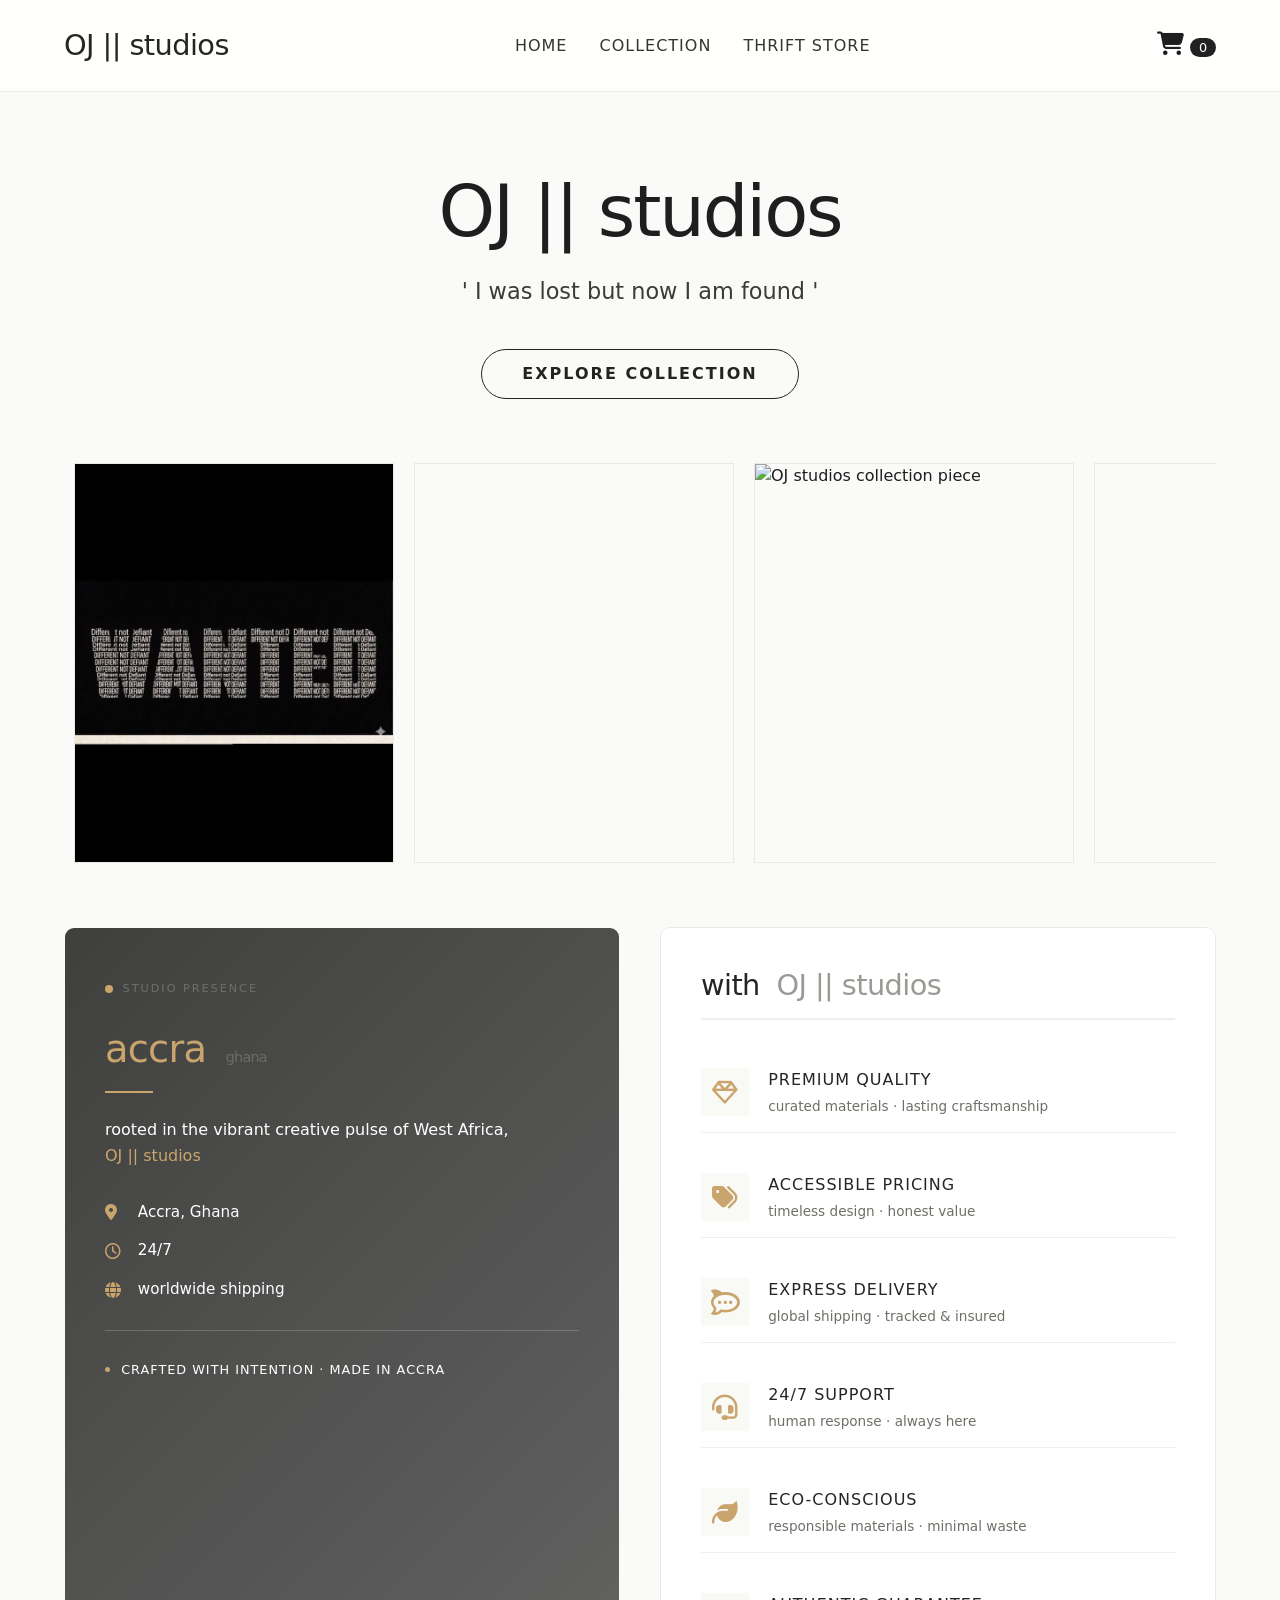
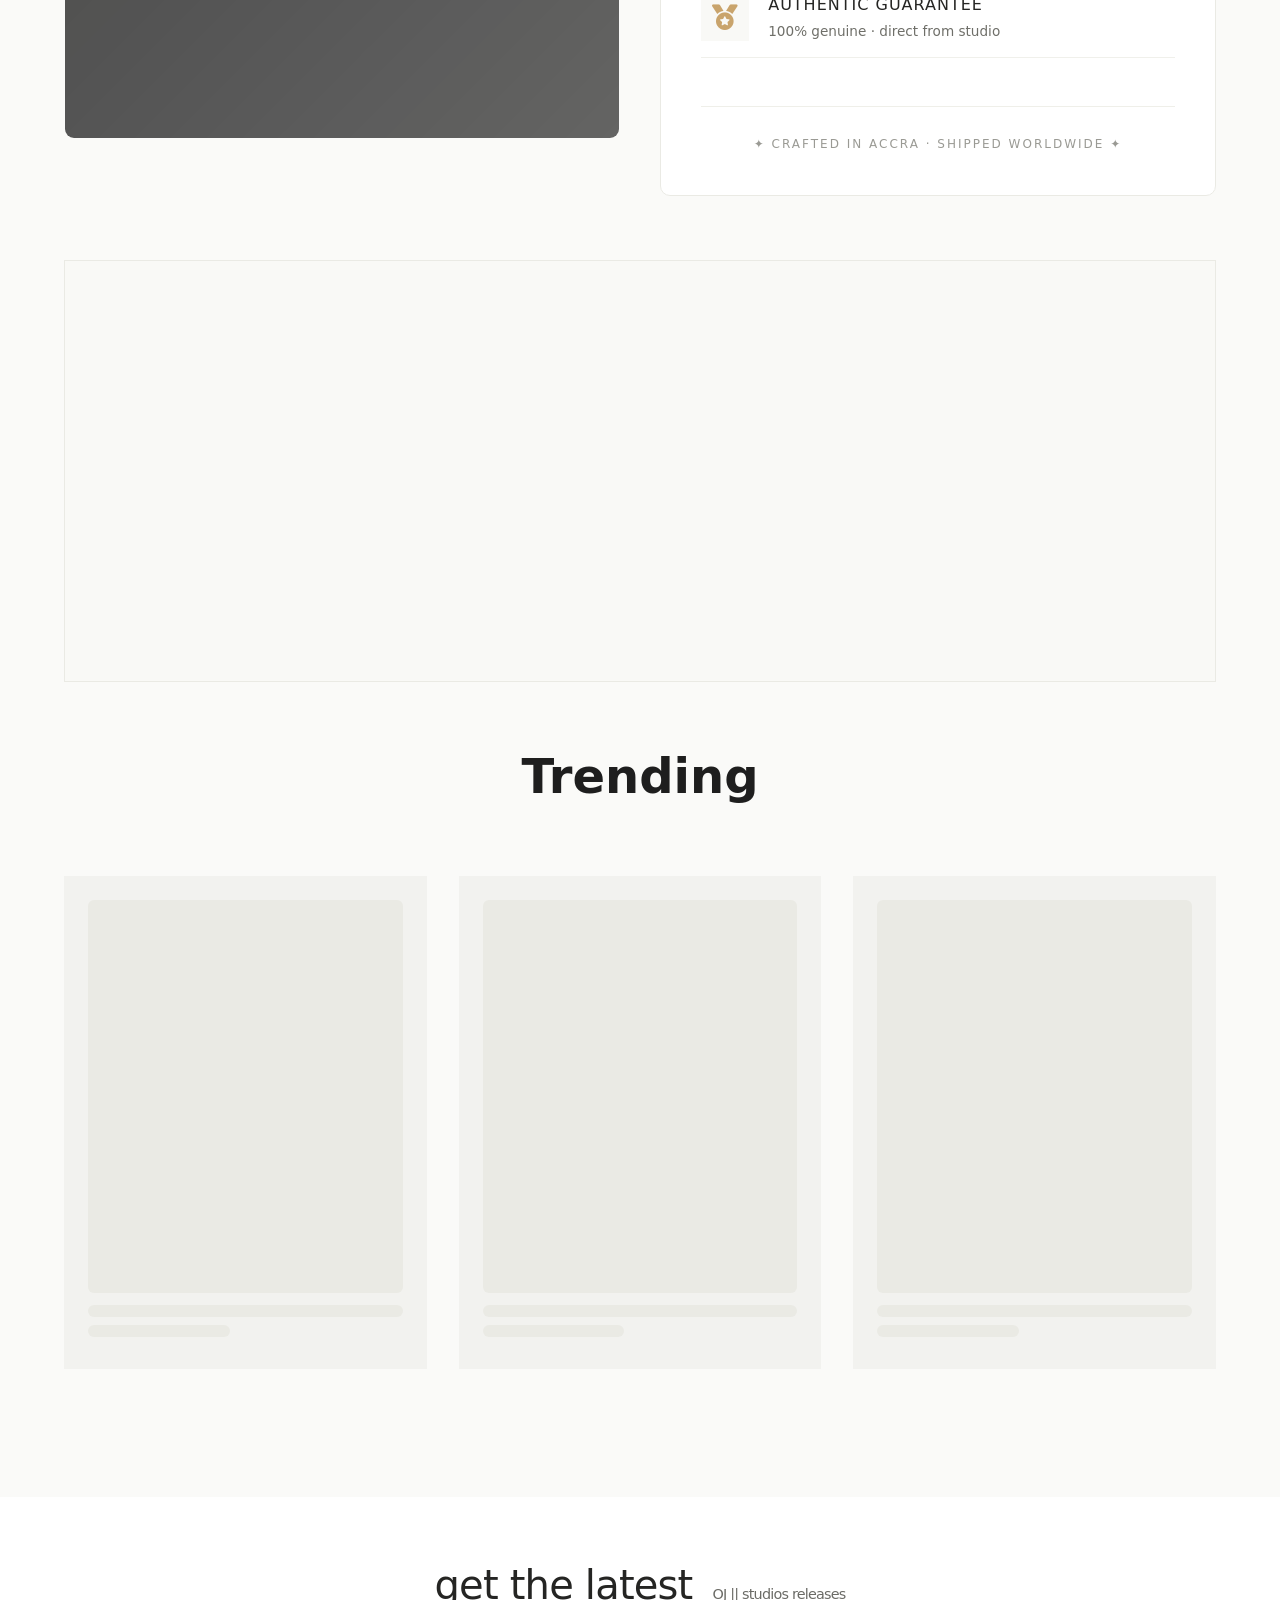
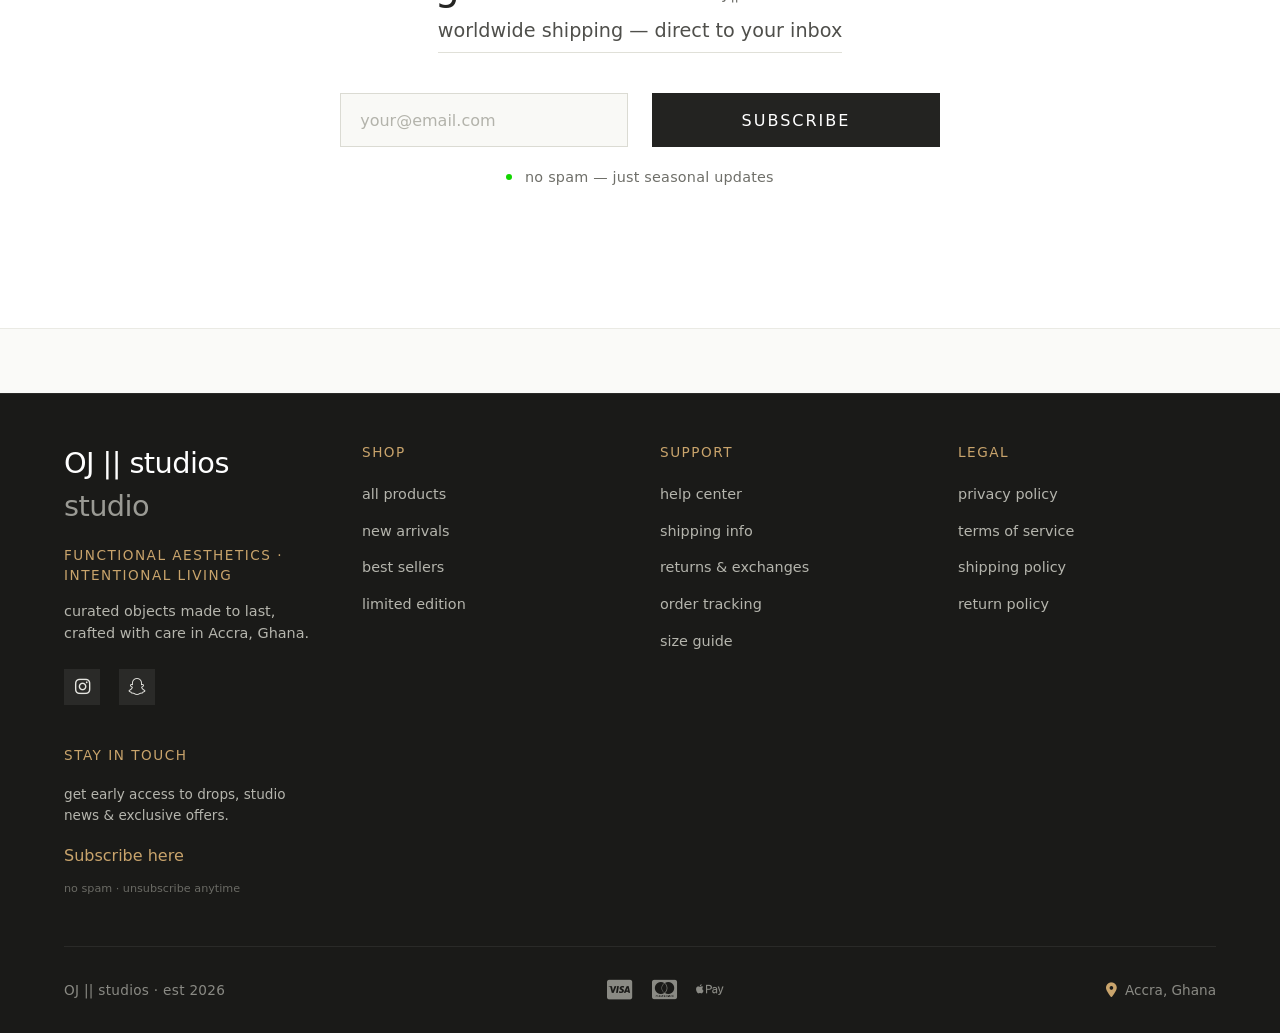
==== commit 385ca9bf: "Add SEO essentials, a 404 page, and fix media loading Adds robots.txt, sitemap.xml and a branded 404" ====
--- a/index.html
+++ b/index.html
@@ -19,6 +19,8 @@
     <meta name="twitter:description" content="A minimalist streetwear brand crafted in Accra, Ghana. Oversized tees, graphic pieces and limited drops, shipped worldwide.">
     <meta name="twitter:image" content="https://res.cloudinary.com/dazhskqcc/image/upload/v1774111948/ojlogo_mfmfqv.png">
     <title>OJ || studios</title>
+    <link rel="canonical" href="https://blacksheep-mu.vercel.app/" />
+    <meta property="og:url" content="https://blacksheep-mu.vercel.app/" />
 
     <link rel="preconnect" href="https://res.cloudinary.com">
     <link rel="preconnect" href="https://cdnjs.cloudflare.com" crossorigin>
@@ -26,13 +28,14 @@
 
     <!-- EmailJS -->
     <script
+      defer
       type="text/javascript"
       src="https://cdn.jsdelivr.net/npm/@emailjs/browser@4/dist/email.min.js"
     ></script>
     <!--paystack-->
-    <script src="https://js.paystack.co/v1/inline.js"></script>
-
-    <script src="https://unpkg.com/aos@2.3.1/dist/aos.js"></script>
+    <script defer src="https://js.paystack.co/v1/inline.js"></script>
+
+    <script defer src="https://unpkg.com/aos@2.3.1/dist/aos.js"></script>
     <link href="https://unpkg.com/aos@2.3.1/dist/aos.css" rel="stylesheet">
     <link
       rel="stylesheet"
@@ -103,13 +106,13 @@
         <div class="scroll-track">
             <!-- First set of items -->
             <div class="scroll-item">
-                <img src="wanted.jpeg" alt="TREY collection 1">
+                <img src="wanted.jpeg" alt="Wanted graphic tee, black" width="600" height="750" loading="lazy" decoding="async">
                 <div class="scroll-overlay">
                     <span>new arrival</span>
                 </div>
             </div>
             <div class="scroll-item">
-                <video autoplay muted loop playsinline>
+                <video autoplay muted loop playsinline preload="metadata" aria-hidden="true">
                     <source src="https://res.cloudinary.com/dazhskqcc/video/upload/v1775500641/tryebgvid_x5ogsy.mp4" type="video/mp4">
                 </video>
                 <div class="scroll-overlay">
@@ -117,13 +120,13 @@
                 </div>
             </div>
             <div class="scroll-item">
-                <img src="https://res.cloudinary.com/dazhskqcc/image/upload/v1774106209/oj9_ygddjd.jpg" alt="TREY collection 2">
+                <img src="https://res.cloudinary.com/dazhskqcc/image/upload/v1774106209/oj9_ygddjd.jpg" alt="OJ studios collection piece" width="600" height="750" loading="lazy" decoding="async">
                 <div class="scroll-overlay">
                     <span>limited drop</span>
                 </div>
             </div>
             <div class="scroll-item">
-                <video autoplay muted loop playsinline>
+                <video autoplay muted loop playsinline preload="metadata" aria-hidden="true">
                     <source src="model.mp4" type="video/mp4">
                 </video>
                 <div class="scroll-overlay">
@@ -131,7 +134,7 @@
                 </div>
             </div>
             <div class="scroll-item">
-                <video autoplay muted loop playsinline>
+                <video autoplay muted loop playsinline preload="metadata" aria-hidden="true">
                     <source src="drop anti.mp4" type="video/mp4">
                 </video>
                 <div class="scroll-overlay">
@@ -141,13 +144,13 @@
             
             <!-- Duplicate set for seamless loop -->
             <div class="scroll-item">
-                <img src="wanted.jpeg" alt="TREY collection 1">
+                <img src="wanted.jpeg" alt="Wanted graphic tee, black" width="600" height="750" loading="lazy" decoding="async">
                 <div class="scroll-overlay">
                     <span>new arrival</span>
                 </div>
             </div>
             <div class="scroll-item">
-                <video autoplay muted loop playsinline>
+                <video autoplay muted loop playsinline preload="metadata" aria-hidden="true">
                     <source src="https://res.cloudinary.com/dazhskqcc/video/upload/v1775500641/tryebgvid_x5ogsy.mp4" type="video/mp4">
                 </video>
                 <div class="scroll-overlay">
@@ -155,13 +158,13 @@
                 </div>
             </div>
             <div class="scroll-item">
-                <img src="https://res.cloudinary.com/dazhskqcc/image/upload/v1774106209/oj9_ygddjd.jpg" alt="TREY collection 2">
+                <img src="https://res.cloudinary.com/dazhskqcc/image/upload/v1774106209/oj9_ygddjd.jpg" alt="OJ studios collection piece" width="600" height="750" loading="lazy" decoding="async">
                 <div class="scroll-overlay">
                     <span>limited drop</span>
                 </div>
             </div>
             <div class="scroll-item">
-                <video autoplay muted loop playsinline>
+                <video autoplay muted loop playsinline preload="metadata" aria-hidden="true">
                     <source src="model.mp4" type="video/mp4">
                 </video>
                 <div class="scroll-overlay">
@@ -169,7 +172,7 @@
                 </div>
             </div>
             <div class="scroll-item">
-                <video autoplay muted loop playsinline>
+                <video autoplay muted loop playsinline preload="metadata" aria-hidden="true">
                     <source src="drop anti.mp4" type="video/mp4">
                 </video>
                 <div class="scroll-overlay">
@@ -302,7 +305,7 @@
       </div>
       
       <div class="features-footer">
-          <span class="footer-badge">✦ join 1,000+ intentional collectors ✦</span>
+          <span class="footer-badge">✦ crafted in accra · shipped worldwide ✦</span>
       </div>
   </div>
 </div>
@@ -554,14 +557,14 @@
       <h2 class="section-title">OJ || studios Lens</h2>
       <div class="gallery-grid" id="gallery-grid">
          placeholder images, will keep as is (can also be replaced) 
-        <img src="https://static.nike.com/a/images/t_web_pw_592_v2/f_auto/50728167-e683-4f00-98c0-5718c32469b9/M+NK+DF+NAC+FLEECE+PO+HOODIE.png" alt="gallery 1" />
-        <img src="https://static.nike.com/a/images/t_web_pw_592_v2/f_auto/ece9d068-79b5-48bb-bb60-19821225fffc/M+NK+DF+NAC+FLC+SLVLS+HOODIE.png" alt="gallery 2" />
-        <img src="https://static.nike.com/a/images/t_web_pw_592_v2/f_auto/3d9032fa-7103-419e-ab7b-444e965c96fd/M+NK+DF+NAC+FLEECE+PO+HOODIE.png" alt="gallery 3" />
-        <img src="https://static.nike.com/a/images/t_web_pw_592_v2/f_auto/85d955dc-8bb5-4817-9fec-12699ef49b1a/M+NP+DF+NPT+MIDLAYER+HOODIE.png" alt="gallery 4" />
-        <img src="https://static.nike.com/a/images/t_web_pw_592_v2/f_auto/70c5dbb1-4439-401c-82fa-d56def4d0270/M+NK+DF+TEE+RLGD+RESET.png" alt="gallery 5" />
-        <img src="https://static.nike.com/a/images/t_web_pw_592_v2/f_auto/88e9b551-7145-4e1d-96ea-df2ef74b7a00/M+NK+DF+TEE+RLGD+LS+RESET.png" alt="gallery 6" />
-        <img src="https://static.nike.com/a/images/t_web_pw_592_v2/f_auto/4ba2c043-9d40-4209-8eb7-23afd024540f/M+NK+DF+TEE+RLGD+SL+RESET.png" alt="gallery 7" />
-        <img src="https://static.nike.com/a/images/t_web_pw_592_v2/f_auto/815ebfa2-a1a2-4074-a1d1-476ce4c83258/M+NK+DF+UV+HYVERSE+SS+GFX.png" alt="gallery 8" />
+        <img src="https://static.nike.com/a/images/t_web_pw_592_v2/f_auto/50728167-e683-4f00-98c0-5718c32469b9/M+NK+DF+NAC+FLEECE+PO+HOODIE.png" alt="gallery 1" / loading="lazy" decoding="async">
+        <img src="https://static.nike.com/a/images/t_web_pw_592_v2/f_auto/ece9d068-79b5-48bb-bb60-19821225fffc/M+NK+DF+NAC+FLC+SLVLS+HOODIE.png" alt="gallery 2" / loading="lazy" decoding="async">
+        <img src="https://static.nike.com/a/images/t_web_pw_592_v2/f_auto/3d9032fa-7103-419e-ab7b-444e965c96fd/M+NK+DF+NAC+FLEECE+PO+HOODIE.png" alt="gallery 3" / loading="lazy" decoding="async">
+        <img src="https://static.nike.com/a/images/t_web_pw_592_v2/f_auto/85d955dc-8bb5-4817-9fec-12699ef49b1a/M+NP+DF+NPT+MIDLAYER+HOODIE.png" alt="gallery 4" / loading="lazy" decoding="async">
+        <img src="https://static.nike.com/a/images/t_web_pw_592_v2/f_auto/70c5dbb1-4439-401c-82fa-d56def4d0270/M+NK+DF+TEE+RLGD+RESET.png" alt="gallery 5" / loading="lazy" decoding="async">
+        <img src="https://static.nike.com/a/images/t_web_pw_592_v2/f_auto/88e9b551-7145-4e1d-96ea-df2ef74b7a00/M+NK+DF+TEE+RLGD+LS+RESET.png" alt="gallery 6" / loading="lazy" decoding="async">
+        <img src="https://static.nike.com/a/images/t_web_pw_592_v2/f_auto/4ba2c043-9d40-4209-8eb7-23afd024540f/M+NK+DF+TEE+RLGD+SL+RESET.png" alt="gallery 7" / loading="lazy" decoding="async">
+        <img src="https://static.nike.com/a/images/t_web_pw_592_v2/f_auto/815ebfa2-a1a2-4074-a1d1-476ce4c83258/M+NK+DF+UV+HYVERSE+SS+GFX.png" alt="gallery 8" / loading="lazy" decoding="async">
       </div>
     </section>
 
@@ -707,7 +710,7 @@
               <h3 class="card-title">shipping methods</h3>
               
 <div class="dhl-note">
-  <img src="https://upload.wikimedia.org/wikipedia/commons/a/ac/DHL_Logo.svg" alt="DHL" style="height: 24px;">
+  <img src="https://upload.wikimedia.org/wikipedia/commons/a/ac/DHL_Logo.svg" alt="DHL" style="height: 24px;" loading="lazy" decoding="async">
   <div class="dhl-details">
       <strong>DHL Express — 1-3 business days</strong>
       <span>fully tracked door-to-door delivery to all European destinations</span>
@@ -797,7 +800,7 @@
                   <li> <i class="fa-regular fa-check-circle"></i> we ship to all countries worldwide</li>
                   <li> <i class="fa-regular fa-check-circle"></i> customs duties calculated at checkout</li>
                   <li> <i class="fa-regular fa-check-circle"></i> eco-friendly packaging — 100% recyclable</li>
-                  <li> <i class="fa-regular fa-check-circle"></i> need help? <a href="#" data-page="contact">contact support</a> for tracking assistance</li>
+                  <li> <i class="fa-regular fa-check-circle"></i> need help? <a href="#contact" data-page="contact">contact support</a> for tracking assistance</li>
               </ul>
               <div class="holiday-note">
                   <i class="fa-regular fa-calendar"></i>
@@ -1464,7 +1467,7 @@
               <!-- Acceptance of terms -->
               <div id="acceptance" class="policy-section">
                   <h3>acceptance of terms</h3>
-                  <p>Welcome to OJ || studios ("TREY," "we," "us," or "our"). By accessing or using our website, making a purchase, or engaging with our services, you agree to be bound by these Terms of Service ("Terms"). If you do not agree to these Terms, please do not use our website or services.</p>
+                  <p>Welcome to OJ || studios ("OJ || studios," "we," "us," or "our"). By accessing or using our website, making a purchase, or engaging with our services, you agree to be bound by these Terms of Service ("Terms"). If you do not agree to these Terms, please do not use our website or services.</p>
                   <p>These Terms constitute a legally binding agreement between you and OJ || studios. We reserve the right to update or modify these Terms at any time without prior notice. Your continued use of our website following any changes constitutes acceptance of those changes.</p>
               </div>
               
@@ -1565,7 +1568,7 @@
                       <li><i class="fa-solid fa-receipt"></i> <strong>proof of purchase:</strong> Order number or receipt required</li>
                       <li><i class="fa-solid fa-truck"></i> <strong>return shipping:</strong> Customer responsible for return shipping unless item is defective</li>
                   </ul>
-                  <p>For detailed instructions, please refer to our <a href="#" data-page="returns" class="inline-link">Returns & Exchanges</a> page. Refunds are processed within 5–7 business days after we receive your return.</p>
+                  <p>For detailed instructions, please refer to our <a href="#returns" data-page="returns" class="inline-link">Returns & Exchanges</a> page. Refunds are processed within 5–7 business days after we receive your return.</p>
               </div>
               
               <!-- Intellectual property -->
